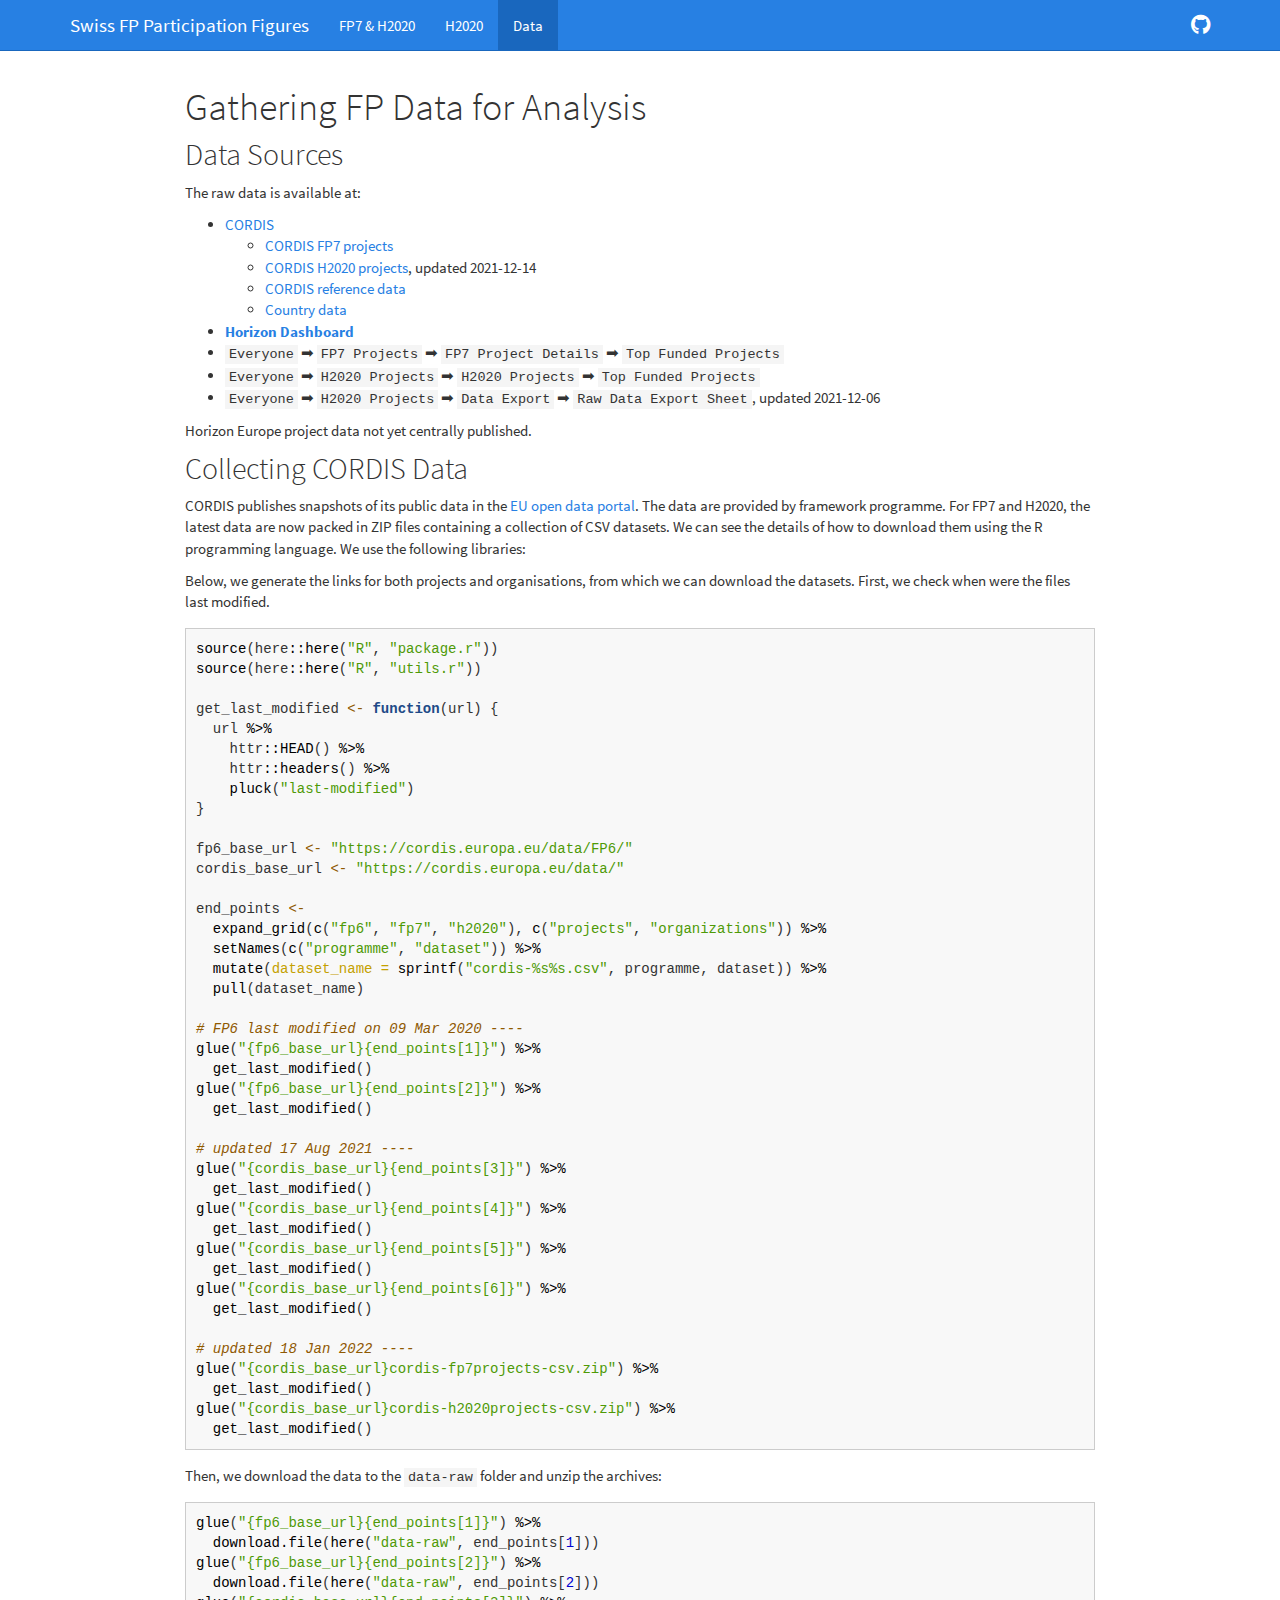
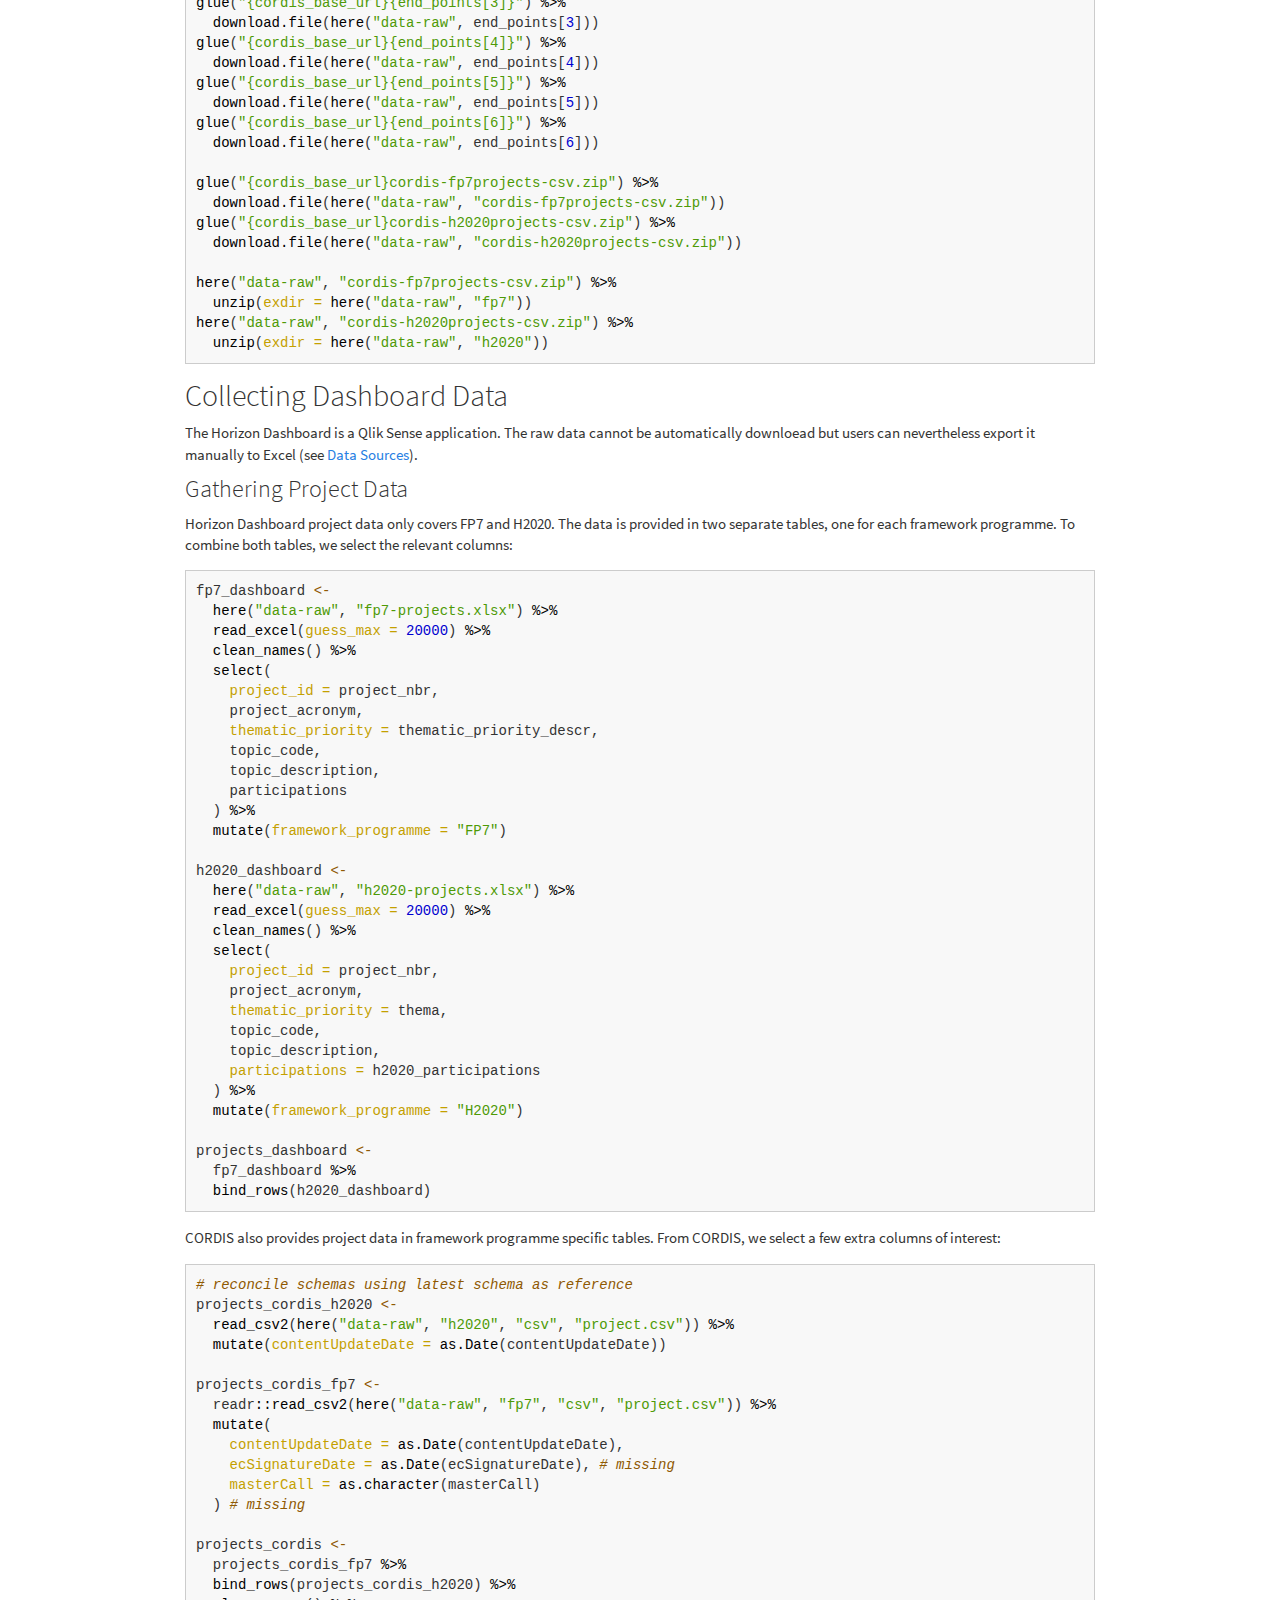
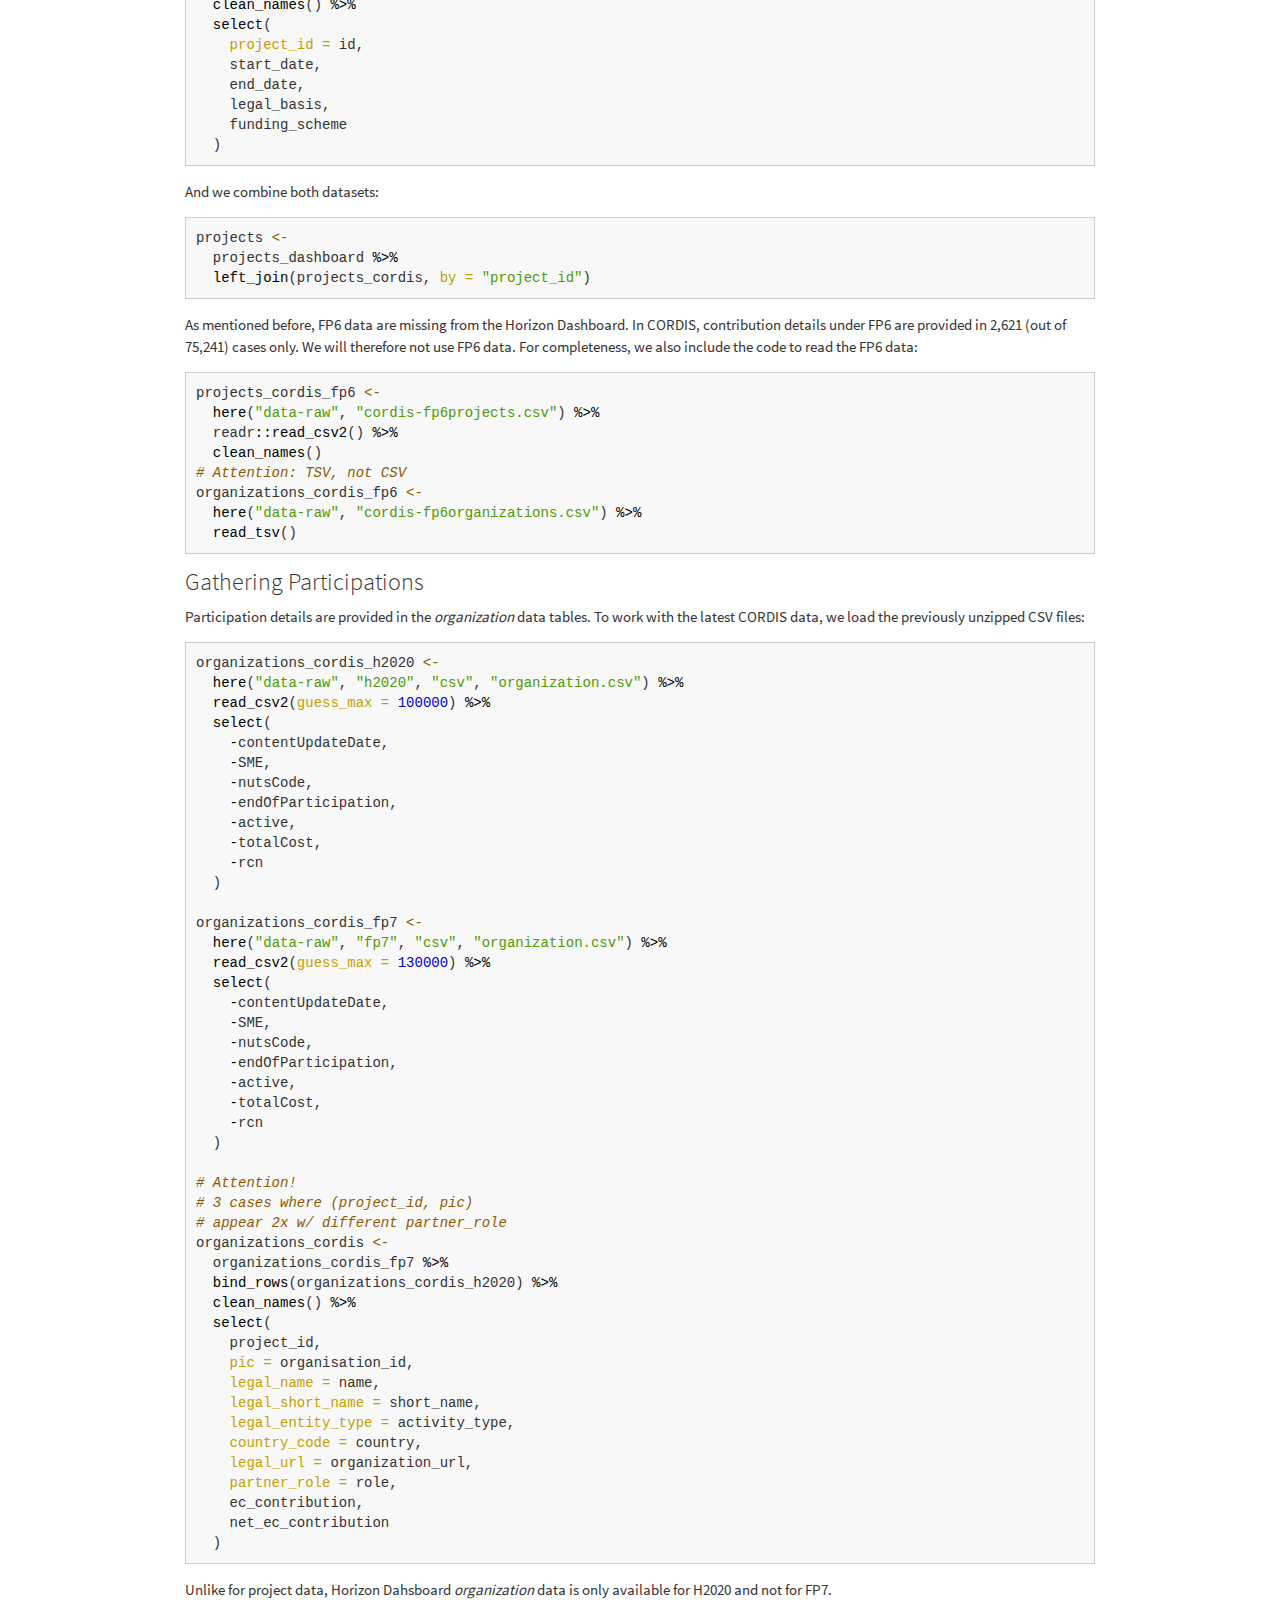
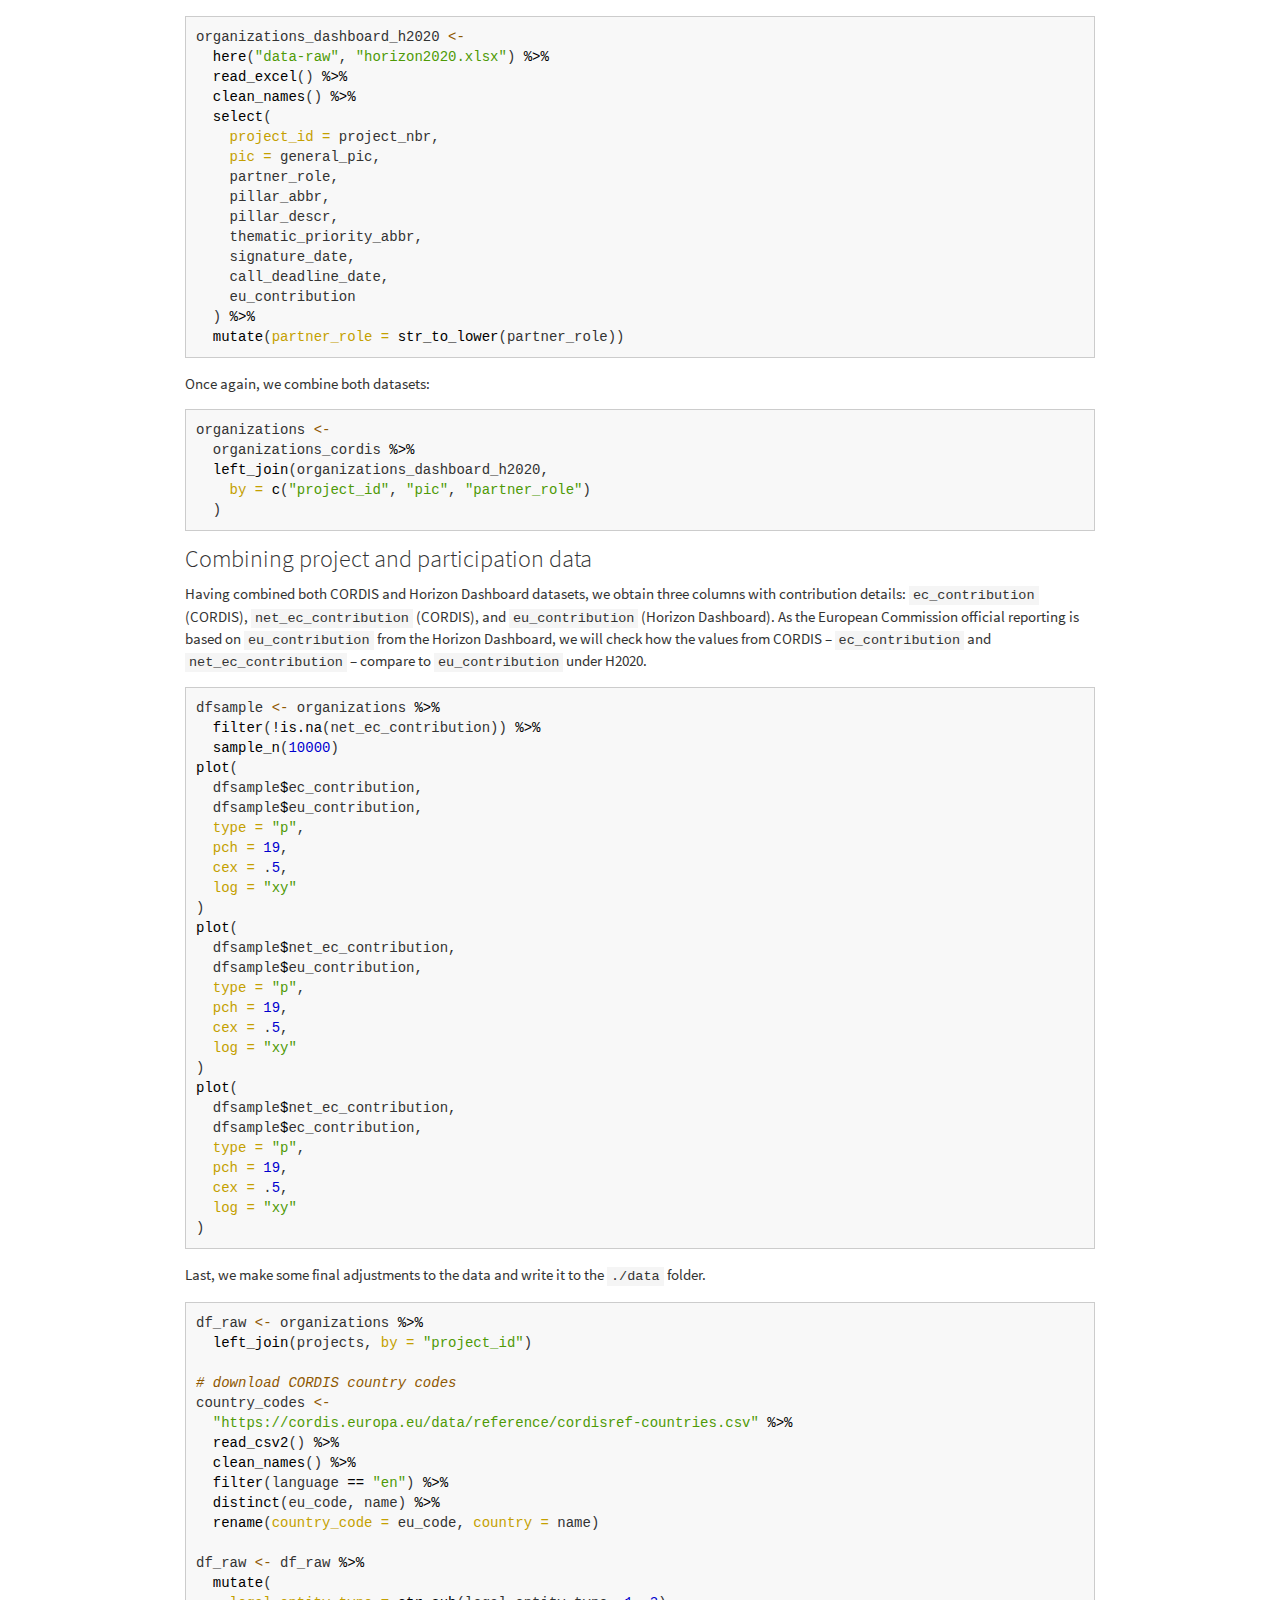
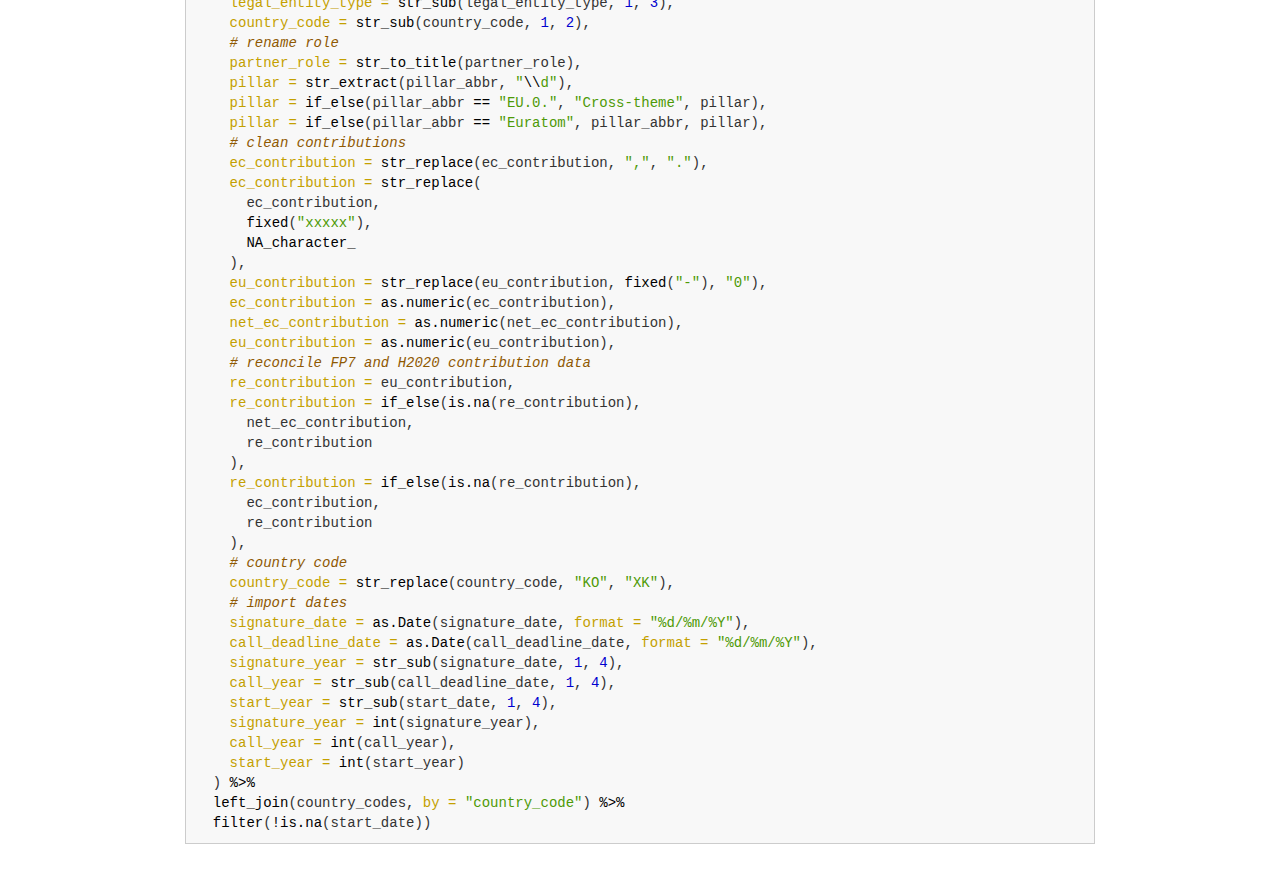
==== docs/data-gathering.html @ 522854af "🚸  Improved time distribution plot" ====
<!DOCTYPE html>

<html>

<head>

<meta charset="utf-8" />
<meta name="generator" content="pandoc" />
<meta http-equiv="X-UA-Compatible" content="IE=EDGE" />




<title>Gathering FP Data for Analysis</title>

<script src="site_libs/header-attrs-2.11/header-attrs.js"></script>
<script src="site_libs/jquery-3.6.0/jquery-3.6.0.min.js"></script>
<meta name="viewport" content="width=device-width, initial-scale=1" />
<link href="site_libs/bootstrap-3.3.5/css/cosmo.min.css" rel="stylesheet" />
<script src="site_libs/bootstrap-3.3.5/js/bootstrap.min.js"></script>
<script src="site_libs/bootstrap-3.3.5/shim/html5shiv.min.js"></script>
<script src="site_libs/bootstrap-3.3.5/shim/respond.min.js"></script>
<style>h1 {font-size: 34px;}
       h1.title {font-size: 38px;}
       h2 {font-size: 30px;}
       h3 {font-size: 24px;}
       h4 {font-size: 18px;}
       h5 {font-size: 16px;}
       h6 {font-size: 12px;}
       code {color: inherit; background-color: rgba(0, 0, 0, 0.04);}
       pre:not([class]) { background-color: white }</style>
<script src="site_libs/navigation-1.1/tabsets.js"></script>
<link href="site_libs/font-awesome-5.1.0/css/all.css" rel="stylesheet" />
<link href="site_libs/font-awesome-5.1.0/css/v4-shims.css" rel="stylesheet" />

<style type="text/css">
  code{white-space: pre-wrap;}
  span.smallcaps{font-variant: small-caps;}
  span.underline{text-decoration: underline;}
  div.column{display: inline-block; vertical-align: top; width: 50%;}
  div.hanging-indent{margin-left: 1.5em; text-indent: -1.5em;}
  ul.task-list{list-style: none;}
    </style>


<style type="text/css">
  code {
    white-space: pre;
  }
  .sourceCode {
    overflow: visible;
  }
</style>
<style type="text/css" data-origin="pandoc">
pre > code.sourceCode { white-space: pre; position: relative; }
pre > code.sourceCode > span { display: inline-block; line-height: 1.25; }
pre > code.sourceCode > span:empty { height: 1.2em; }
.sourceCode { overflow: visible; }
code.sourceCode > span { color: inherit; text-decoration: inherit; }
div.sourceCode { margin: 1em 0; }
pre.sourceCode { margin: 0; }
@media screen {
div.sourceCode { overflow: auto; }
}
@media print {
pre > code.sourceCode { white-space: pre-wrap; }
pre > code.sourceCode > span { text-indent: -5em; padding-left: 5em; }
}
pre.numberSource code
  { counter-reset: source-line 0; }
pre.numberSource code > span
  { position: relative; left: -4em; counter-increment: source-line; }
pre.numberSource code > span > a:first-child::before
  { content: counter(source-line);
    position: relative; left: -1em; text-align: right; vertical-align: baseline;
    border: none; display: inline-block;
    -webkit-touch-callout: none; -webkit-user-select: none;
    -khtml-user-select: none; -moz-user-select: none;
    -ms-user-select: none; user-select: none;
    padding: 0 4px; width: 4em;
    color: #aaaaaa;
  }
pre.numberSource { margin-left: 3em; border-left: 1px solid #aaaaaa;  padding-left: 4px; }
div.sourceCode
  {  background-color: #f8f8f8; }
@media screen {
pre > code.sourceCode > span > a:first-child::before { text-decoration: underline; }
}
code span.al { color: #ef2929; } /* Alert */
code span.an { color: #8f5902; font-weight: bold; font-style: italic; } /* Annotation */
code span.at { color: #c4a000; } /* Attribute */
code span.bn { color: #0000cf; } /* BaseN */
code span.cf { color: #204a87; font-weight: bold; } /* ControlFlow */
code span.ch { color: #4e9a06; } /* Char */
code span.cn { color: #000000; } /* Constant */
code span.co { color: #8f5902; font-style: italic; } /* Comment */
code span.cv { color: #8f5902; font-weight: bold; font-style: italic; } /* CommentVar */
code span.do { color: #8f5902; font-weight: bold; font-style: italic; } /* Documentation */
code span.dt { color: #204a87; } /* DataType */
code span.dv { color: #0000cf; } /* DecVal */
code span.er { color: #a40000; font-weight: bold; } /* Error */
code span.ex { } /* Extension */
code span.fl { color: #0000cf; } /* Float */
code span.fu { color: #000000; } /* Function */
code span.im { } /* Import */
code span.in { color: #8f5902; font-weight: bold; font-style: italic; } /* Information */
code span.kw { color: #204a87; font-weight: bold; } /* Keyword */
code span.op { color: #ce5c00; font-weight: bold; } /* Operator */
code span.ot { color: #8f5902; } /* Other */
code span.pp { color: #8f5902; font-style: italic; } /* Preprocessor */
code span.sc { color: #000000; } /* SpecialChar */
code span.ss { color: #4e9a06; } /* SpecialString */
code span.st { color: #4e9a06; } /* String */
code span.va { color: #000000; } /* Variable */
code span.vs { color: #4e9a06; } /* VerbatimString */
code span.wa { color: #8f5902; font-weight: bold; font-style: italic; } /* Warning */

</style>
<script>
// apply pandoc div.sourceCode style to pre.sourceCode instead
(function() {
  var sheets = document.styleSheets;
  for (var i = 0; i < sheets.length; i++) {
    if (sheets[i].ownerNode.dataset["origin"] !== "pandoc") continue;
    try { var rules = sheets[i].cssRules; } catch (e) { continue; }
    for (var j = 0; j < rules.length; j++) {
      var rule = rules[j];
      // check if there is a div.sourceCode rule
      if (rule.type !== rule.STYLE_RULE || rule.selectorText !== "div.sourceCode") continue;
      var style = rule.style.cssText;
      // check if color or background-color is set
      if (rule.style.color === '' && rule.style.backgroundColor === '') continue;
      // replace div.sourceCode by a pre.sourceCode rule
      sheets[i].deleteRule(j);
      sheets[i].insertRule('pre.sourceCode{' + style + '}', j);
    }
  }
})();
</script>







<style type = "text/css">
.main-container {
  max-width: 940px;
  margin-left: auto;
  margin-right: auto;
}
img {
  max-width:100%;
}
.tabbed-pane {
  padding-top: 12px;
}
.html-widget {
  margin-bottom: 20px;
}
button.code-folding-btn:focus {
  outline: none;
}
summary {
  display: list-item;
}
pre code {
  padding: 0;
}
</style>


<style type="text/css">
.dropdown-submenu {
  position: relative;
}
.dropdown-submenu>.dropdown-menu {
  top: 0;
  left: 100%;
  margin-top: -6px;
  margin-left: -1px;
  border-radius: 0 6px 6px 6px;
}
.dropdown-submenu:hover>.dropdown-menu {
  display: block;
}
.dropdown-submenu>a:after {
  display: block;
  content: " ";
  float: right;
  width: 0;
  height: 0;
  border-color: transparent;
  border-style: solid;
  border-width: 5px 0 5px 5px;
  border-left-color: #cccccc;
  margin-top: 5px;
  margin-right: -10px;
}
.dropdown-submenu:hover>a:after {
  border-left-color: #adb5bd;
}
.dropdown-submenu.pull-left {
  float: none;
}
.dropdown-submenu.pull-left>.dropdown-menu {
  left: -100%;
  margin-left: 10px;
  border-radius: 6px 0 6px 6px;
}
</style>

<script type="text/javascript">
// manage active state of menu based on current page
$(document).ready(function () {
  // active menu anchor
  href = window.location.pathname
  href = href.substr(href.lastIndexOf('/') + 1)
  if (href === "")
    href = "index.html";
  var menuAnchor = $('a[href="' + href + '"]');

  // mark it active
  menuAnchor.tab('show');

  // if it's got a parent navbar menu mark it active as well
  menuAnchor.closest('li.dropdown').addClass('active');

  // Navbar adjustments
  var navHeight = $(".navbar").first().height() + 15;
  var style = document.createElement('style');
  var pt = "padding-top: " + navHeight + "px; ";
  var mt = "margin-top: -" + navHeight + "px; ";
  var css = "";
  // offset scroll position for anchor links (for fixed navbar)
  for (var i = 1; i <= 6; i++) {
    css += ".section h" + i + "{ " + pt + mt + "}\n";
  }
  style.innerHTML = "body {" + pt + "padding-bottom: 40px; }\n" + css;
  document.head.appendChild(style);
});
</script>

<!-- tabsets -->

<style type="text/css">
.tabset-dropdown > .nav-tabs {
  display: inline-table;
  max-height: 500px;
  min-height: 44px;
  overflow-y: auto;
  border: 1px solid #ddd;
  border-radius: 4px;
}

.tabset-dropdown > .nav-tabs > li.active:before {
  content: "";
  font-family: 'Glyphicons Halflings';
  display: inline-block;
  padding: 10px;
  border-right: 1px solid #ddd;
}

.tabset-dropdown > .nav-tabs.nav-tabs-open > li.active:before {
  content: "&#xe258;";
  border: none;
}

.tabset-dropdown > .nav-tabs.nav-tabs-open:before {
  content: "";
  font-family: 'Glyphicons Halflings';
  display: inline-block;
  padding: 10px;
  border-right: 1px solid #ddd;
}

.tabset-dropdown > .nav-tabs > li.active {
  display: block;
}

.tabset-dropdown > .nav-tabs > li > a,
.tabset-dropdown > .nav-tabs > li > a:focus,
.tabset-dropdown > .nav-tabs > li > a:hover {
  border: none;
  display: inline-block;
  border-radius: 4px;
  background-color: transparent;
}

.tabset-dropdown > .nav-tabs.nav-tabs-open > li {
  display: block;
  float: none;
}

.tabset-dropdown > .nav-tabs > li {
  display: none;
}
</style>

<!-- code folding -->




</head>

<body>


<div class="container-fluid main-container">




<div class="navbar navbar-inverse  navbar-fixed-top" role="navigation">
  <div class="container">
    <div class="navbar-header">
      <button type="button" class="navbar-toggle collapsed" data-toggle="collapse" data-target="#navbar">
        <span class="icon-bar"></span>
        <span class="icon-bar"></span>
        <span class="icon-bar"></span>
      </button>
      <a class="navbar-brand" href="index.html">Swiss FP Participation Figures</a>
    </div>
    <div id="navbar" class="navbar-collapse collapse">
      <ul class="nav navbar-nav">
        <li>
  <a href="seri-figures.html">FP7 &amp; H2020</a>
</li>
<li>
  <a href="swiss-participation.html">H2020</a>
</li>
<li>
  <a href="data-gathering.html">Data</a>
</li>
      </ul>
      <ul class="nav navbar-nav navbar-right">
        <li>
  <a href="https://github.com/zambujo/swissparticipation">
    <span class="fa fa-github fa-lg"></span>
     
  </a>
</li>
      </ul>
    </div><!--/.nav-collapse -->
  </div><!--/.container -->
</div><!--/.navbar -->

<div id="header">



<h1 class="title toc-ignore">Gathering FP Data for Analysis</h1>

</div>


<div id="data-sources" class="section level2">
<h2>Data Sources</h2>
<p>The raw data is available at:</p>
<ul>
<li><a href="https://cordis.europa.eu/">CORDIS</a>
<ul>
<li><a
href="https://data.europa.eu/data/datasets/cordisfp7projects">CORDIS FP7
projects</a><br />
</li>
<li><a
href="https://data.europa.eu/data/datasets/cordish2020projects">CORDIS
H2020 projects</a>, updated 2021-12-14</li>
<li><a href="https://data.europa.eu/data/datasets/cordisref-data">CORDIS
reference data</a></li>
<li><a href="">Country data</a></li>
</ul></li>
<li><a href="https://webgate.ec.europa.eu/dashboard"><strong>Horizon
Dashboard</strong></a></li>
<li><code>Everyone</code> ➡ <code>FP7 Projects</code> ➡
<code>FP7 Project Details</code> ➡
<code>Top Funded Projects</code><br />
</li>
<li><code>Everyone</code> ➡ <code>H2020 Projects</code> ➡
<code>H2020 Projects</code> ➡ <code>Top Funded Projects</code><br />
</li>
<li><code>Everyone</code> ➡ <code>H2020 Projects</code> ➡
<code>Data Export</code> ➡ <code>Raw Data Export Sheet</code>, updated
2021-12-06</li>
</ul>
<p>Horizon Europe project data not yet centrally published.</p>
</div>
<div id="collecting-cordis-data" class="section level2">
<h2>Collecting CORDIS Data</h2>
<p>CORDIS publishes snapshots of its public data in the <a
href="https://data.europa.eu">EU open data portal</a>. The data are
provided by framework programme. For FP7 and H2020, the latest data are
now packed in ZIP files containing a collection of CSV datasets. We can
see the details of how to download them using the R programming
language. We use the following libraries:</p>
<p>Below, we generate the links for both projects and organisations,
from which we can download the datasets. First, we check when were the
files last modified.</p>
<div class="sourceCode" id="cb1"><pre class="sourceCode r"><code class="sourceCode r"><span id="cb1-1"><a href="#cb1-1" aria-hidden="true" tabindex="-1"></a><span class="fu">source</span>(here<span class="sc">::</span><span class="fu">here</span>(<span class="st">&quot;R&quot;</span>, <span class="st">&quot;package.r&quot;</span>))</span>
<span id="cb1-2"><a href="#cb1-2" aria-hidden="true" tabindex="-1"></a><span class="fu">source</span>(here<span class="sc">::</span><span class="fu">here</span>(<span class="st">&quot;R&quot;</span>, <span class="st">&quot;utils.r&quot;</span>))</span>
<span id="cb1-3"><a href="#cb1-3" aria-hidden="true" tabindex="-1"></a></span>
<span id="cb1-4"><a href="#cb1-4" aria-hidden="true" tabindex="-1"></a>get_last_modified <span class="ot">&lt;-</span> <span class="cf">function</span>(url) {</span>
<span id="cb1-5"><a href="#cb1-5" aria-hidden="true" tabindex="-1"></a>  url <span class="sc">%&gt;%</span></span>
<span id="cb1-6"><a href="#cb1-6" aria-hidden="true" tabindex="-1"></a>    httr<span class="sc">::</span><span class="fu">HEAD</span>() <span class="sc">%&gt;%</span></span>
<span id="cb1-7"><a href="#cb1-7" aria-hidden="true" tabindex="-1"></a>    httr<span class="sc">::</span><span class="fu">headers</span>() <span class="sc">%&gt;%</span></span>
<span id="cb1-8"><a href="#cb1-8" aria-hidden="true" tabindex="-1"></a>    <span class="fu">pluck</span>(<span class="st">&quot;last-modified&quot;</span>)</span>
<span id="cb1-9"><a href="#cb1-9" aria-hidden="true" tabindex="-1"></a>}</span>
<span id="cb1-10"><a href="#cb1-10" aria-hidden="true" tabindex="-1"></a></span>
<span id="cb1-11"><a href="#cb1-11" aria-hidden="true" tabindex="-1"></a>fp6_base_url <span class="ot">&lt;-</span> <span class="st">&quot;https://cordis.europa.eu/data/FP6/&quot;</span></span>
<span id="cb1-12"><a href="#cb1-12" aria-hidden="true" tabindex="-1"></a>cordis_base_url <span class="ot">&lt;-</span> <span class="st">&quot;https://cordis.europa.eu/data/&quot;</span></span>
<span id="cb1-13"><a href="#cb1-13" aria-hidden="true" tabindex="-1"></a></span>
<span id="cb1-14"><a href="#cb1-14" aria-hidden="true" tabindex="-1"></a>end_points <span class="ot">&lt;-</span></span>
<span id="cb1-15"><a href="#cb1-15" aria-hidden="true" tabindex="-1"></a>  <span class="fu">expand_grid</span>(<span class="fu">c</span>(<span class="st">&quot;fp6&quot;</span>, <span class="st">&quot;fp7&quot;</span>, <span class="st">&quot;h2020&quot;</span>), <span class="fu">c</span>(<span class="st">&quot;projects&quot;</span>, <span class="st">&quot;organizations&quot;</span>)) <span class="sc">%&gt;%</span></span>
<span id="cb1-16"><a href="#cb1-16" aria-hidden="true" tabindex="-1"></a>  <span class="fu">setNames</span>(<span class="fu">c</span>(<span class="st">&quot;programme&quot;</span>, <span class="st">&quot;dataset&quot;</span>)) <span class="sc">%&gt;%</span></span>
<span id="cb1-17"><a href="#cb1-17" aria-hidden="true" tabindex="-1"></a>  <span class="fu">mutate</span>(<span class="at">dataset_name =</span> <span class="fu">sprintf</span>(<span class="st">&quot;cordis-%s%s.csv&quot;</span>, programme, dataset)) <span class="sc">%&gt;%</span></span>
<span id="cb1-18"><a href="#cb1-18" aria-hidden="true" tabindex="-1"></a>  <span class="fu">pull</span>(dataset_name)</span>
<span id="cb1-19"><a href="#cb1-19" aria-hidden="true" tabindex="-1"></a></span>
<span id="cb1-20"><a href="#cb1-20" aria-hidden="true" tabindex="-1"></a><span class="co"># FP6 last modified on 09 Mar 2020 ----</span></span>
<span id="cb1-21"><a href="#cb1-21" aria-hidden="true" tabindex="-1"></a><span class="fu">glue</span>(<span class="st">&quot;{fp6_base_url}{end_points[1]}&quot;</span>) <span class="sc">%&gt;%</span></span>
<span id="cb1-22"><a href="#cb1-22" aria-hidden="true" tabindex="-1"></a>  <span class="fu">get_last_modified</span>()</span>
<span id="cb1-23"><a href="#cb1-23" aria-hidden="true" tabindex="-1"></a><span class="fu">glue</span>(<span class="st">&quot;{fp6_base_url}{end_points[2]}&quot;</span>) <span class="sc">%&gt;%</span></span>
<span id="cb1-24"><a href="#cb1-24" aria-hidden="true" tabindex="-1"></a>  <span class="fu">get_last_modified</span>()</span>
<span id="cb1-25"><a href="#cb1-25" aria-hidden="true" tabindex="-1"></a></span>
<span id="cb1-26"><a href="#cb1-26" aria-hidden="true" tabindex="-1"></a><span class="co"># updated 17 Aug 2021 ----</span></span>
<span id="cb1-27"><a href="#cb1-27" aria-hidden="true" tabindex="-1"></a><span class="fu">glue</span>(<span class="st">&quot;{cordis_base_url}{end_points[3]}&quot;</span>) <span class="sc">%&gt;%</span></span>
<span id="cb1-28"><a href="#cb1-28" aria-hidden="true" tabindex="-1"></a>  <span class="fu">get_last_modified</span>()</span>
<span id="cb1-29"><a href="#cb1-29" aria-hidden="true" tabindex="-1"></a><span class="fu">glue</span>(<span class="st">&quot;{cordis_base_url}{end_points[4]}&quot;</span>) <span class="sc">%&gt;%</span></span>
<span id="cb1-30"><a href="#cb1-30" aria-hidden="true" tabindex="-1"></a>  <span class="fu">get_last_modified</span>()</span>
<span id="cb1-31"><a href="#cb1-31" aria-hidden="true" tabindex="-1"></a><span class="fu">glue</span>(<span class="st">&quot;{cordis_base_url}{end_points[5]}&quot;</span>) <span class="sc">%&gt;%</span></span>
<span id="cb1-32"><a href="#cb1-32" aria-hidden="true" tabindex="-1"></a>  <span class="fu">get_last_modified</span>()</span>
<span id="cb1-33"><a href="#cb1-33" aria-hidden="true" tabindex="-1"></a><span class="fu">glue</span>(<span class="st">&quot;{cordis_base_url}{end_points[6]}&quot;</span>) <span class="sc">%&gt;%</span></span>
<span id="cb1-34"><a href="#cb1-34" aria-hidden="true" tabindex="-1"></a>  <span class="fu">get_last_modified</span>()</span>
<span id="cb1-35"><a href="#cb1-35" aria-hidden="true" tabindex="-1"></a></span>
<span id="cb1-36"><a href="#cb1-36" aria-hidden="true" tabindex="-1"></a><span class="co"># updated 18 Jan 2022 ----</span></span>
<span id="cb1-37"><a href="#cb1-37" aria-hidden="true" tabindex="-1"></a><span class="fu">glue</span>(<span class="st">&quot;{cordis_base_url}cordis-fp7projects-csv.zip&quot;</span>) <span class="sc">%&gt;%</span></span>
<span id="cb1-38"><a href="#cb1-38" aria-hidden="true" tabindex="-1"></a>  <span class="fu">get_last_modified</span>()</span>
<span id="cb1-39"><a href="#cb1-39" aria-hidden="true" tabindex="-1"></a><span class="fu">glue</span>(<span class="st">&quot;{cordis_base_url}cordis-h2020projects-csv.zip&quot;</span>) <span class="sc">%&gt;%</span></span>
<span id="cb1-40"><a href="#cb1-40" aria-hidden="true" tabindex="-1"></a>  <span class="fu">get_last_modified</span>()</span></code></pre></div>
<p>Then, we download the data to the <code>data-raw</code> folder and
unzip the archives:</p>
<div class="sourceCode" id="cb2"><pre class="sourceCode r"><code class="sourceCode r"><span id="cb2-1"><a href="#cb2-1" aria-hidden="true" tabindex="-1"></a><span class="fu">glue</span>(<span class="st">&quot;{fp6_base_url}{end_points[1]}&quot;</span>) <span class="sc">%&gt;%</span></span>
<span id="cb2-2"><a href="#cb2-2" aria-hidden="true" tabindex="-1"></a>  <span class="fu">download.file</span>(<span class="fu">here</span>(<span class="st">&quot;data-raw&quot;</span>, end_points[<span class="dv">1</span>]))</span>
<span id="cb2-3"><a href="#cb2-3" aria-hidden="true" tabindex="-1"></a><span class="fu">glue</span>(<span class="st">&quot;{fp6_base_url}{end_points[2]}&quot;</span>) <span class="sc">%&gt;%</span></span>
<span id="cb2-4"><a href="#cb2-4" aria-hidden="true" tabindex="-1"></a>  <span class="fu">download.file</span>(<span class="fu">here</span>(<span class="st">&quot;data-raw&quot;</span>, end_points[<span class="dv">2</span>]))</span>
<span id="cb2-5"><a href="#cb2-5" aria-hidden="true" tabindex="-1"></a><span class="fu">glue</span>(<span class="st">&quot;{cordis_base_url}{end_points[3]}&quot;</span>) <span class="sc">%&gt;%</span></span>
<span id="cb2-6"><a href="#cb2-6" aria-hidden="true" tabindex="-1"></a>  <span class="fu">download.file</span>(<span class="fu">here</span>(<span class="st">&quot;data-raw&quot;</span>, end_points[<span class="dv">3</span>]))</span>
<span id="cb2-7"><a href="#cb2-7" aria-hidden="true" tabindex="-1"></a><span class="fu">glue</span>(<span class="st">&quot;{cordis_base_url}{end_points[4]}&quot;</span>) <span class="sc">%&gt;%</span></span>
<span id="cb2-8"><a href="#cb2-8" aria-hidden="true" tabindex="-1"></a>  <span class="fu">download.file</span>(<span class="fu">here</span>(<span class="st">&quot;data-raw&quot;</span>, end_points[<span class="dv">4</span>]))</span>
<span id="cb2-9"><a href="#cb2-9" aria-hidden="true" tabindex="-1"></a><span class="fu">glue</span>(<span class="st">&quot;{cordis_base_url}{end_points[5]}&quot;</span>) <span class="sc">%&gt;%</span></span>
<span id="cb2-10"><a href="#cb2-10" aria-hidden="true" tabindex="-1"></a>  <span class="fu">download.file</span>(<span class="fu">here</span>(<span class="st">&quot;data-raw&quot;</span>, end_points[<span class="dv">5</span>]))</span>
<span id="cb2-11"><a href="#cb2-11" aria-hidden="true" tabindex="-1"></a><span class="fu">glue</span>(<span class="st">&quot;{cordis_base_url}{end_points[6]}&quot;</span>) <span class="sc">%&gt;%</span></span>
<span id="cb2-12"><a href="#cb2-12" aria-hidden="true" tabindex="-1"></a>  <span class="fu">download.file</span>(<span class="fu">here</span>(<span class="st">&quot;data-raw&quot;</span>, end_points[<span class="dv">6</span>]))</span>
<span id="cb2-13"><a href="#cb2-13" aria-hidden="true" tabindex="-1"></a></span>
<span id="cb2-14"><a href="#cb2-14" aria-hidden="true" tabindex="-1"></a><span class="fu">glue</span>(<span class="st">&quot;{cordis_base_url}cordis-fp7projects-csv.zip&quot;</span>) <span class="sc">%&gt;%</span></span>
<span id="cb2-15"><a href="#cb2-15" aria-hidden="true" tabindex="-1"></a>  <span class="fu">download.file</span>(<span class="fu">here</span>(<span class="st">&quot;data-raw&quot;</span>, <span class="st">&quot;cordis-fp7projects-csv.zip&quot;</span>))</span>
<span id="cb2-16"><a href="#cb2-16" aria-hidden="true" tabindex="-1"></a><span class="fu">glue</span>(<span class="st">&quot;{cordis_base_url}cordis-h2020projects-csv.zip&quot;</span>) <span class="sc">%&gt;%</span></span>
<span id="cb2-17"><a href="#cb2-17" aria-hidden="true" tabindex="-1"></a>  <span class="fu">download.file</span>(<span class="fu">here</span>(<span class="st">&quot;data-raw&quot;</span>, <span class="st">&quot;cordis-h2020projects-csv.zip&quot;</span>))</span>
<span id="cb2-18"><a href="#cb2-18" aria-hidden="true" tabindex="-1"></a></span>
<span id="cb2-19"><a href="#cb2-19" aria-hidden="true" tabindex="-1"></a><span class="fu">here</span>(<span class="st">&quot;data-raw&quot;</span>, <span class="st">&quot;cordis-fp7projects-csv.zip&quot;</span>) <span class="sc">%&gt;%</span></span>
<span id="cb2-20"><a href="#cb2-20" aria-hidden="true" tabindex="-1"></a>  <span class="fu">unzip</span>(<span class="at">exdir =</span> <span class="fu">here</span>(<span class="st">&quot;data-raw&quot;</span>, <span class="st">&quot;fp7&quot;</span>))</span>
<span id="cb2-21"><a href="#cb2-21" aria-hidden="true" tabindex="-1"></a><span class="fu">here</span>(<span class="st">&quot;data-raw&quot;</span>, <span class="st">&quot;cordis-h2020projects-csv.zip&quot;</span>) <span class="sc">%&gt;%</span></span>
<span id="cb2-22"><a href="#cb2-22" aria-hidden="true" tabindex="-1"></a>  <span class="fu">unzip</span>(<span class="at">exdir =</span> <span class="fu">here</span>(<span class="st">&quot;data-raw&quot;</span>, <span class="st">&quot;h2020&quot;</span>))</span></code></pre></div>
</div>
<div id="collecting-dashboard-data" class="section level2">
<h2>Collecting Dashboard Data</h2>
<p>The Horizon Dashboard is a Qlik Sense application. The raw data
cannot be automatically downloead but users can nevertheless export it
manually to Excel (see <a href="#data-sources">Data Sources</a>).</p>
<div id="gathering-project-data" class="section level3">
<h3>Gathering Project Data</h3>
<p>Horizon Dashboard project data only covers FP7 and H2020. The data is
provided in two separate tables, one for each framework programme. To
combine both tables, we select the relevant columns:</p>
<div class="sourceCode" id="cb3"><pre class="sourceCode r"><code class="sourceCode r"><span id="cb3-1"><a href="#cb3-1" aria-hidden="true" tabindex="-1"></a>fp7_dashboard <span class="ot">&lt;-</span></span>
<span id="cb3-2"><a href="#cb3-2" aria-hidden="true" tabindex="-1"></a>  <span class="fu">here</span>(<span class="st">&quot;data-raw&quot;</span>, <span class="st">&quot;fp7-projects.xlsx&quot;</span>) <span class="sc">%&gt;%</span></span>
<span id="cb3-3"><a href="#cb3-3" aria-hidden="true" tabindex="-1"></a>  <span class="fu">read_excel</span>(<span class="at">guess_max =</span> <span class="dv">20000</span>) <span class="sc">%&gt;%</span></span>
<span id="cb3-4"><a href="#cb3-4" aria-hidden="true" tabindex="-1"></a>  <span class="fu">clean_names</span>() <span class="sc">%&gt;%</span></span>
<span id="cb3-5"><a href="#cb3-5" aria-hidden="true" tabindex="-1"></a>  <span class="fu">select</span>(</span>
<span id="cb3-6"><a href="#cb3-6" aria-hidden="true" tabindex="-1"></a>    <span class="at">project_id =</span> project_nbr,</span>
<span id="cb3-7"><a href="#cb3-7" aria-hidden="true" tabindex="-1"></a>    project_acronym,</span>
<span id="cb3-8"><a href="#cb3-8" aria-hidden="true" tabindex="-1"></a>    <span class="at">thematic_priority =</span> thematic_priority_descr,</span>
<span id="cb3-9"><a href="#cb3-9" aria-hidden="true" tabindex="-1"></a>    topic_code,</span>
<span id="cb3-10"><a href="#cb3-10" aria-hidden="true" tabindex="-1"></a>    topic_description,</span>
<span id="cb3-11"><a href="#cb3-11" aria-hidden="true" tabindex="-1"></a>    participations</span>
<span id="cb3-12"><a href="#cb3-12" aria-hidden="true" tabindex="-1"></a>  ) <span class="sc">%&gt;%</span></span>
<span id="cb3-13"><a href="#cb3-13" aria-hidden="true" tabindex="-1"></a>  <span class="fu">mutate</span>(<span class="at">framework_programme =</span> <span class="st">&quot;FP7&quot;</span>)</span>
<span id="cb3-14"><a href="#cb3-14" aria-hidden="true" tabindex="-1"></a></span>
<span id="cb3-15"><a href="#cb3-15" aria-hidden="true" tabindex="-1"></a>h2020_dashboard <span class="ot">&lt;-</span></span>
<span id="cb3-16"><a href="#cb3-16" aria-hidden="true" tabindex="-1"></a>  <span class="fu">here</span>(<span class="st">&quot;data-raw&quot;</span>, <span class="st">&quot;h2020-projects.xlsx&quot;</span>) <span class="sc">%&gt;%</span></span>
<span id="cb3-17"><a href="#cb3-17" aria-hidden="true" tabindex="-1"></a>  <span class="fu">read_excel</span>(<span class="at">guess_max =</span> <span class="dv">20000</span>) <span class="sc">%&gt;%</span></span>
<span id="cb3-18"><a href="#cb3-18" aria-hidden="true" tabindex="-1"></a>  <span class="fu">clean_names</span>() <span class="sc">%&gt;%</span></span>
<span id="cb3-19"><a href="#cb3-19" aria-hidden="true" tabindex="-1"></a>  <span class="fu">select</span>(</span>
<span id="cb3-20"><a href="#cb3-20" aria-hidden="true" tabindex="-1"></a>    <span class="at">project_id =</span> project_nbr,</span>
<span id="cb3-21"><a href="#cb3-21" aria-hidden="true" tabindex="-1"></a>    project_acronym,</span>
<span id="cb3-22"><a href="#cb3-22" aria-hidden="true" tabindex="-1"></a>    <span class="at">thematic_priority =</span> thema,</span>
<span id="cb3-23"><a href="#cb3-23" aria-hidden="true" tabindex="-1"></a>    topic_code,</span>
<span id="cb3-24"><a href="#cb3-24" aria-hidden="true" tabindex="-1"></a>    topic_description,</span>
<span id="cb3-25"><a href="#cb3-25" aria-hidden="true" tabindex="-1"></a>    <span class="at">participations =</span> h2020_participations</span>
<span id="cb3-26"><a href="#cb3-26" aria-hidden="true" tabindex="-1"></a>  ) <span class="sc">%&gt;%</span></span>
<span id="cb3-27"><a href="#cb3-27" aria-hidden="true" tabindex="-1"></a>  <span class="fu">mutate</span>(<span class="at">framework_programme =</span> <span class="st">&quot;H2020&quot;</span>)</span>
<span id="cb3-28"><a href="#cb3-28" aria-hidden="true" tabindex="-1"></a></span>
<span id="cb3-29"><a href="#cb3-29" aria-hidden="true" tabindex="-1"></a>projects_dashboard <span class="ot">&lt;-</span></span>
<span id="cb3-30"><a href="#cb3-30" aria-hidden="true" tabindex="-1"></a>  fp7_dashboard <span class="sc">%&gt;%</span></span>
<span id="cb3-31"><a href="#cb3-31" aria-hidden="true" tabindex="-1"></a>  <span class="fu">bind_rows</span>(h2020_dashboard)</span></code></pre></div>
<p>CORDIS also provides project data in framework programme specific
tables. From CORDIS, we select a few extra columns of interest:</p>
<div class="sourceCode" id="cb4"><pre class="sourceCode r"><code class="sourceCode r"><span id="cb4-1"><a href="#cb4-1" aria-hidden="true" tabindex="-1"></a><span class="co"># reconcile schemas using latest schema as reference</span></span>
<span id="cb4-2"><a href="#cb4-2" aria-hidden="true" tabindex="-1"></a>projects_cordis_h2020 <span class="ot">&lt;-</span></span>
<span id="cb4-3"><a href="#cb4-3" aria-hidden="true" tabindex="-1"></a>  <span class="fu">read_csv2</span>(<span class="fu">here</span>(<span class="st">&quot;data-raw&quot;</span>, <span class="st">&quot;h2020&quot;</span>, <span class="st">&quot;csv&quot;</span>, <span class="st">&quot;project.csv&quot;</span>)) <span class="sc">%&gt;%</span></span>
<span id="cb4-4"><a href="#cb4-4" aria-hidden="true" tabindex="-1"></a>  <span class="fu">mutate</span>(<span class="at">contentUpdateDate =</span> <span class="fu">as.Date</span>(contentUpdateDate))</span>
<span id="cb4-5"><a href="#cb4-5" aria-hidden="true" tabindex="-1"></a></span>
<span id="cb4-6"><a href="#cb4-6" aria-hidden="true" tabindex="-1"></a>projects_cordis_fp7 <span class="ot">&lt;-</span></span>
<span id="cb4-7"><a href="#cb4-7" aria-hidden="true" tabindex="-1"></a>  readr<span class="sc">::</span><span class="fu">read_csv2</span>(<span class="fu">here</span>(<span class="st">&quot;data-raw&quot;</span>, <span class="st">&quot;fp7&quot;</span>, <span class="st">&quot;csv&quot;</span>, <span class="st">&quot;project.csv&quot;</span>)) <span class="sc">%&gt;%</span></span>
<span id="cb4-8"><a href="#cb4-8" aria-hidden="true" tabindex="-1"></a>  <span class="fu">mutate</span>(</span>
<span id="cb4-9"><a href="#cb4-9" aria-hidden="true" tabindex="-1"></a>    <span class="at">contentUpdateDate =</span> <span class="fu">as.Date</span>(contentUpdateDate),</span>
<span id="cb4-10"><a href="#cb4-10" aria-hidden="true" tabindex="-1"></a>    <span class="at">ecSignatureDate =</span> <span class="fu">as.Date</span>(ecSignatureDate), <span class="co"># missing</span></span>
<span id="cb4-11"><a href="#cb4-11" aria-hidden="true" tabindex="-1"></a>    <span class="at">masterCall =</span> <span class="fu">as.character</span>(masterCall)</span>
<span id="cb4-12"><a href="#cb4-12" aria-hidden="true" tabindex="-1"></a>  ) <span class="co"># missing</span></span>
<span id="cb4-13"><a href="#cb4-13" aria-hidden="true" tabindex="-1"></a></span>
<span id="cb4-14"><a href="#cb4-14" aria-hidden="true" tabindex="-1"></a>projects_cordis <span class="ot">&lt;-</span></span>
<span id="cb4-15"><a href="#cb4-15" aria-hidden="true" tabindex="-1"></a>  projects_cordis_fp7 <span class="sc">%&gt;%</span></span>
<span id="cb4-16"><a href="#cb4-16" aria-hidden="true" tabindex="-1"></a>  <span class="fu">bind_rows</span>(projects_cordis_h2020) <span class="sc">%&gt;%</span></span>
<span id="cb4-17"><a href="#cb4-17" aria-hidden="true" tabindex="-1"></a>  <span class="fu">clean_names</span>() <span class="sc">%&gt;%</span></span>
<span id="cb4-18"><a href="#cb4-18" aria-hidden="true" tabindex="-1"></a>  <span class="fu">select</span>(</span>
<span id="cb4-19"><a href="#cb4-19" aria-hidden="true" tabindex="-1"></a>    <span class="at">project_id =</span> id,</span>
<span id="cb4-20"><a href="#cb4-20" aria-hidden="true" tabindex="-1"></a>    start_date,</span>
<span id="cb4-21"><a href="#cb4-21" aria-hidden="true" tabindex="-1"></a>    end_date,</span>
<span id="cb4-22"><a href="#cb4-22" aria-hidden="true" tabindex="-1"></a>    legal_basis,</span>
<span id="cb4-23"><a href="#cb4-23" aria-hidden="true" tabindex="-1"></a>    funding_scheme</span>
<span id="cb4-24"><a href="#cb4-24" aria-hidden="true" tabindex="-1"></a>  )</span></code></pre></div>
<p>And we combine both datasets:</p>
<div class="sourceCode" id="cb5"><pre class="sourceCode r"><code class="sourceCode r"><span id="cb5-1"><a href="#cb5-1" aria-hidden="true" tabindex="-1"></a>projects <span class="ot">&lt;-</span></span>
<span id="cb5-2"><a href="#cb5-2" aria-hidden="true" tabindex="-1"></a>  projects_dashboard <span class="sc">%&gt;%</span></span>
<span id="cb5-3"><a href="#cb5-3" aria-hidden="true" tabindex="-1"></a>  <span class="fu">left_join</span>(projects_cordis, <span class="at">by =</span> <span class="st">&quot;project_id&quot;</span>)</span></code></pre></div>
<p>As mentioned before, FP6 data are missing from the Horizon Dashboard.
In CORDIS, contribution details under FP6 are provided in 2,621 (out of
75,241) cases only. We will therefore not use FP6 data. For
completeness, we also include the code to read the FP6 data:</p>
<div class="sourceCode" id="cb6"><pre class="sourceCode r"><code class="sourceCode r"><span id="cb6-1"><a href="#cb6-1" aria-hidden="true" tabindex="-1"></a>projects_cordis_fp6 <span class="ot">&lt;-</span></span>
<span id="cb6-2"><a href="#cb6-2" aria-hidden="true" tabindex="-1"></a>  <span class="fu">here</span>(<span class="st">&quot;data-raw&quot;</span>, <span class="st">&quot;cordis-fp6projects.csv&quot;</span>) <span class="sc">%&gt;%</span></span>
<span id="cb6-3"><a href="#cb6-3" aria-hidden="true" tabindex="-1"></a>  readr<span class="sc">::</span><span class="fu">read_csv2</span>() <span class="sc">%&gt;%</span></span>
<span id="cb6-4"><a href="#cb6-4" aria-hidden="true" tabindex="-1"></a>  <span class="fu">clean_names</span>()</span>
<span id="cb6-5"><a href="#cb6-5" aria-hidden="true" tabindex="-1"></a><span class="co"># Attention: TSV, not CSV</span></span>
<span id="cb6-6"><a href="#cb6-6" aria-hidden="true" tabindex="-1"></a>organizations_cordis_fp6 <span class="ot">&lt;-</span></span>
<span id="cb6-7"><a href="#cb6-7" aria-hidden="true" tabindex="-1"></a>  <span class="fu">here</span>(<span class="st">&quot;data-raw&quot;</span>, <span class="st">&quot;cordis-fp6organizations.csv&quot;</span>) <span class="sc">%&gt;%</span></span>
<span id="cb6-8"><a href="#cb6-8" aria-hidden="true" tabindex="-1"></a>  <span class="fu">read_tsv</span>()</span></code></pre></div>
</div>
<div id="gathering-participations" class="section level3">
<h3>Gathering Participations</h3>
<p>Participation details are provided in the <em>organization</em> data
tables. To work with the latest CORDIS data, we load the previously
unzipped CSV files:</p>
<div class="sourceCode" id="cb7"><pre class="sourceCode r"><code class="sourceCode r"><span id="cb7-1"><a href="#cb7-1" aria-hidden="true" tabindex="-1"></a>organizations_cordis_h2020 <span class="ot">&lt;-</span></span>
<span id="cb7-2"><a href="#cb7-2" aria-hidden="true" tabindex="-1"></a>  <span class="fu">here</span>(<span class="st">&quot;data-raw&quot;</span>, <span class="st">&quot;h2020&quot;</span>, <span class="st">&quot;csv&quot;</span>, <span class="st">&quot;organization.csv&quot;</span>) <span class="sc">%&gt;%</span></span>
<span id="cb7-3"><a href="#cb7-3" aria-hidden="true" tabindex="-1"></a>  <span class="fu">read_csv2</span>(<span class="at">guess_max =</span> <span class="dv">100000</span>) <span class="sc">%&gt;%</span></span>
<span id="cb7-4"><a href="#cb7-4" aria-hidden="true" tabindex="-1"></a>  <span class="fu">select</span>(</span>
<span id="cb7-5"><a href="#cb7-5" aria-hidden="true" tabindex="-1"></a>    <span class="sc">-</span>contentUpdateDate,</span>
<span id="cb7-6"><a href="#cb7-6" aria-hidden="true" tabindex="-1"></a>    <span class="sc">-</span>SME,</span>
<span id="cb7-7"><a href="#cb7-7" aria-hidden="true" tabindex="-1"></a>    <span class="sc">-</span>nutsCode,</span>
<span id="cb7-8"><a href="#cb7-8" aria-hidden="true" tabindex="-1"></a>    <span class="sc">-</span>endOfParticipation,</span>
<span id="cb7-9"><a href="#cb7-9" aria-hidden="true" tabindex="-1"></a>    <span class="sc">-</span>active,</span>
<span id="cb7-10"><a href="#cb7-10" aria-hidden="true" tabindex="-1"></a>    <span class="sc">-</span>totalCost,</span>
<span id="cb7-11"><a href="#cb7-11" aria-hidden="true" tabindex="-1"></a>    <span class="sc">-</span>rcn</span>
<span id="cb7-12"><a href="#cb7-12" aria-hidden="true" tabindex="-1"></a>  )</span>
<span id="cb7-13"><a href="#cb7-13" aria-hidden="true" tabindex="-1"></a></span>
<span id="cb7-14"><a href="#cb7-14" aria-hidden="true" tabindex="-1"></a>organizations_cordis_fp7 <span class="ot">&lt;-</span></span>
<span id="cb7-15"><a href="#cb7-15" aria-hidden="true" tabindex="-1"></a>  <span class="fu">here</span>(<span class="st">&quot;data-raw&quot;</span>, <span class="st">&quot;fp7&quot;</span>, <span class="st">&quot;csv&quot;</span>, <span class="st">&quot;organization.csv&quot;</span>) <span class="sc">%&gt;%</span></span>
<span id="cb7-16"><a href="#cb7-16" aria-hidden="true" tabindex="-1"></a>  <span class="fu">read_csv2</span>(<span class="at">guess_max =</span> <span class="dv">130000</span>) <span class="sc">%&gt;%</span></span>
<span id="cb7-17"><a href="#cb7-17" aria-hidden="true" tabindex="-1"></a>  <span class="fu">select</span>(</span>
<span id="cb7-18"><a href="#cb7-18" aria-hidden="true" tabindex="-1"></a>    <span class="sc">-</span>contentUpdateDate,</span>
<span id="cb7-19"><a href="#cb7-19" aria-hidden="true" tabindex="-1"></a>    <span class="sc">-</span>SME,</span>
<span id="cb7-20"><a href="#cb7-20" aria-hidden="true" tabindex="-1"></a>    <span class="sc">-</span>nutsCode,</span>
<span id="cb7-21"><a href="#cb7-21" aria-hidden="true" tabindex="-1"></a>    <span class="sc">-</span>endOfParticipation,</span>
<span id="cb7-22"><a href="#cb7-22" aria-hidden="true" tabindex="-1"></a>    <span class="sc">-</span>active,</span>
<span id="cb7-23"><a href="#cb7-23" aria-hidden="true" tabindex="-1"></a>    <span class="sc">-</span>totalCost,</span>
<span id="cb7-24"><a href="#cb7-24" aria-hidden="true" tabindex="-1"></a>    <span class="sc">-</span>rcn</span>
<span id="cb7-25"><a href="#cb7-25" aria-hidden="true" tabindex="-1"></a>  )</span>
<span id="cb7-26"><a href="#cb7-26" aria-hidden="true" tabindex="-1"></a></span>
<span id="cb7-27"><a href="#cb7-27" aria-hidden="true" tabindex="-1"></a><span class="co"># Attention!</span></span>
<span id="cb7-28"><a href="#cb7-28" aria-hidden="true" tabindex="-1"></a><span class="co"># 3 cases where (project_id, pic)</span></span>
<span id="cb7-29"><a href="#cb7-29" aria-hidden="true" tabindex="-1"></a><span class="co"># appear 2x w/ different partner_role</span></span>
<span id="cb7-30"><a href="#cb7-30" aria-hidden="true" tabindex="-1"></a>organizations_cordis <span class="ot">&lt;-</span></span>
<span id="cb7-31"><a href="#cb7-31" aria-hidden="true" tabindex="-1"></a>  organizations_cordis_fp7 <span class="sc">%&gt;%</span></span>
<span id="cb7-32"><a href="#cb7-32" aria-hidden="true" tabindex="-1"></a>  <span class="fu">bind_rows</span>(organizations_cordis_h2020) <span class="sc">%&gt;%</span></span>
<span id="cb7-33"><a href="#cb7-33" aria-hidden="true" tabindex="-1"></a>  <span class="fu">clean_names</span>() <span class="sc">%&gt;%</span></span>
<span id="cb7-34"><a href="#cb7-34" aria-hidden="true" tabindex="-1"></a>  <span class="fu">select</span>(</span>
<span id="cb7-35"><a href="#cb7-35" aria-hidden="true" tabindex="-1"></a>    project_id,</span>
<span id="cb7-36"><a href="#cb7-36" aria-hidden="true" tabindex="-1"></a>    <span class="at">pic =</span> organisation_id,</span>
<span id="cb7-37"><a href="#cb7-37" aria-hidden="true" tabindex="-1"></a>    <span class="at">legal_name =</span> name,</span>
<span id="cb7-38"><a href="#cb7-38" aria-hidden="true" tabindex="-1"></a>    <span class="at">legal_short_name =</span> short_name,</span>
<span id="cb7-39"><a href="#cb7-39" aria-hidden="true" tabindex="-1"></a>    <span class="at">legal_entity_type =</span> activity_type,</span>
<span id="cb7-40"><a href="#cb7-40" aria-hidden="true" tabindex="-1"></a>    <span class="at">country_code =</span> country,</span>
<span id="cb7-41"><a href="#cb7-41" aria-hidden="true" tabindex="-1"></a>    <span class="at">legal_url =</span> organization_url,</span>
<span id="cb7-42"><a href="#cb7-42" aria-hidden="true" tabindex="-1"></a>    <span class="at">partner_role =</span> role,</span>
<span id="cb7-43"><a href="#cb7-43" aria-hidden="true" tabindex="-1"></a>    ec_contribution,</span>
<span id="cb7-44"><a href="#cb7-44" aria-hidden="true" tabindex="-1"></a>    net_ec_contribution</span>
<span id="cb7-45"><a href="#cb7-45" aria-hidden="true" tabindex="-1"></a>  )</span></code></pre></div>
<p>Unlike for project data, Horizon Dahsboard <em>organization</em> data
is only available for H2020 and not for FP7.</p>
<div class="sourceCode" id="cb8"><pre class="sourceCode r"><code class="sourceCode r"><span id="cb8-1"><a href="#cb8-1" aria-hidden="true" tabindex="-1"></a>organizations_dashboard_h2020 <span class="ot">&lt;-</span></span>
<span id="cb8-2"><a href="#cb8-2" aria-hidden="true" tabindex="-1"></a>  <span class="fu">here</span>(<span class="st">&quot;data-raw&quot;</span>, <span class="st">&quot;horizon2020.xlsx&quot;</span>) <span class="sc">%&gt;%</span></span>
<span id="cb8-3"><a href="#cb8-3" aria-hidden="true" tabindex="-1"></a>  <span class="fu">read_excel</span>() <span class="sc">%&gt;%</span></span>
<span id="cb8-4"><a href="#cb8-4" aria-hidden="true" tabindex="-1"></a>  <span class="fu">clean_names</span>() <span class="sc">%&gt;%</span></span>
<span id="cb8-5"><a href="#cb8-5" aria-hidden="true" tabindex="-1"></a>  <span class="fu">select</span>(</span>
<span id="cb8-6"><a href="#cb8-6" aria-hidden="true" tabindex="-1"></a>    <span class="at">project_id =</span> project_nbr,</span>
<span id="cb8-7"><a href="#cb8-7" aria-hidden="true" tabindex="-1"></a>    <span class="at">pic =</span> general_pic,</span>
<span id="cb8-8"><a href="#cb8-8" aria-hidden="true" tabindex="-1"></a>    partner_role,</span>
<span id="cb8-9"><a href="#cb8-9" aria-hidden="true" tabindex="-1"></a>    pillar_abbr,</span>
<span id="cb8-10"><a href="#cb8-10" aria-hidden="true" tabindex="-1"></a>    pillar_descr,</span>
<span id="cb8-11"><a href="#cb8-11" aria-hidden="true" tabindex="-1"></a>    thematic_priority_abbr,</span>
<span id="cb8-12"><a href="#cb8-12" aria-hidden="true" tabindex="-1"></a>    signature_date,</span>
<span id="cb8-13"><a href="#cb8-13" aria-hidden="true" tabindex="-1"></a>    call_deadline_date,</span>
<span id="cb8-14"><a href="#cb8-14" aria-hidden="true" tabindex="-1"></a>    eu_contribution</span>
<span id="cb8-15"><a href="#cb8-15" aria-hidden="true" tabindex="-1"></a>  ) <span class="sc">%&gt;%</span></span>
<span id="cb8-16"><a href="#cb8-16" aria-hidden="true" tabindex="-1"></a>  <span class="fu">mutate</span>(<span class="at">partner_role =</span> <span class="fu">str_to_lower</span>(partner_role))</span></code></pre></div>
<p>Once again, we combine both datasets:</p>
<div class="sourceCode" id="cb9"><pre class="sourceCode r"><code class="sourceCode r"><span id="cb9-1"><a href="#cb9-1" aria-hidden="true" tabindex="-1"></a>organizations <span class="ot">&lt;-</span></span>
<span id="cb9-2"><a href="#cb9-2" aria-hidden="true" tabindex="-1"></a>  organizations_cordis <span class="sc">%&gt;%</span></span>
<span id="cb9-3"><a href="#cb9-3" aria-hidden="true" tabindex="-1"></a>  <span class="fu">left_join</span>(organizations_dashboard_h2020,</span>
<span id="cb9-4"><a href="#cb9-4" aria-hidden="true" tabindex="-1"></a>    <span class="at">by =</span> <span class="fu">c</span>(<span class="st">&quot;project_id&quot;</span>, <span class="st">&quot;pic&quot;</span>, <span class="st">&quot;partner_role&quot;</span>)</span>
<span id="cb9-5"><a href="#cb9-5" aria-hidden="true" tabindex="-1"></a>  )</span></code></pre></div>
</div>
<div id="combining-project-and-participation-data"
class="section level3">
<h3>Combining project and participation data</h3>
<p>Having combined both CORDIS and Horizon Dashboard datasets, we obtain
three columns with contribution details: <code>ec_contribution</code>
(CORDIS), <code>net_ec_contribution</code> (CORDIS), and
<code>eu_contribution</code> (Horizon Dashboard). As the European
Commission official reporting is based on <code>eu_contribution</code>
from the Horizon Dashboard, we will check how the values from CORDIS –
<code>ec_contribution</code> and <code>net_ec_contribution</code> –
compare to <code>eu_contribution</code> under H2020.</p>
<div class="sourceCode" id="cb10"><pre class="sourceCode r"><code class="sourceCode r"><span id="cb10-1"><a href="#cb10-1" aria-hidden="true" tabindex="-1"></a>dfsample <span class="ot">&lt;-</span> organizations <span class="sc">%&gt;%</span></span>
<span id="cb10-2"><a href="#cb10-2" aria-hidden="true" tabindex="-1"></a>  <span class="fu">filter</span>(<span class="sc">!</span><span class="fu">is.na</span>(net_ec_contribution)) <span class="sc">%&gt;%</span></span>
<span id="cb10-3"><a href="#cb10-3" aria-hidden="true" tabindex="-1"></a>  <span class="fu">sample_n</span>(<span class="dv">10000</span>)</span>
<span id="cb10-4"><a href="#cb10-4" aria-hidden="true" tabindex="-1"></a><span class="fu">plot</span>(</span>
<span id="cb10-5"><a href="#cb10-5" aria-hidden="true" tabindex="-1"></a>  dfsample<span class="sc">$</span>ec_contribution,</span>
<span id="cb10-6"><a href="#cb10-6" aria-hidden="true" tabindex="-1"></a>  dfsample<span class="sc">$</span>eu_contribution,</span>
<span id="cb10-7"><a href="#cb10-7" aria-hidden="true" tabindex="-1"></a>  <span class="at">type =</span> <span class="st">&quot;p&quot;</span>,</span>
<span id="cb10-8"><a href="#cb10-8" aria-hidden="true" tabindex="-1"></a>  <span class="at">pch =</span> <span class="dv">19</span>,</span>
<span id="cb10-9"><a href="#cb10-9" aria-hidden="true" tabindex="-1"></a>  <span class="at">cex =</span> .<span class="dv">5</span>,</span>
<span id="cb10-10"><a href="#cb10-10" aria-hidden="true" tabindex="-1"></a>  <span class="at">log =</span> <span class="st">&quot;xy&quot;</span></span>
<span id="cb10-11"><a href="#cb10-11" aria-hidden="true" tabindex="-1"></a>)</span>
<span id="cb10-12"><a href="#cb10-12" aria-hidden="true" tabindex="-1"></a><span class="fu">plot</span>(</span>
<span id="cb10-13"><a href="#cb10-13" aria-hidden="true" tabindex="-1"></a>  dfsample<span class="sc">$</span>net_ec_contribution,</span>
<span id="cb10-14"><a href="#cb10-14" aria-hidden="true" tabindex="-1"></a>  dfsample<span class="sc">$</span>eu_contribution,</span>
<span id="cb10-15"><a href="#cb10-15" aria-hidden="true" tabindex="-1"></a>  <span class="at">type =</span> <span class="st">&quot;p&quot;</span>,</span>
<span id="cb10-16"><a href="#cb10-16" aria-hidden="true" tabindex="-1"></a>  <span class="at">pch =</span> <span class="dv">19</span>,</span>
<span id="cb10-17"><a href="#cb10-17" aria-hidden="true" tabindex="-1"></a>  <span class="at">cex =</span> .<span class="dv">5</span>,</span>
<span id="cb10-18"><a href="#cb10-18" aria-hidden="true" tabindex="-1"></a>  <span class="at">log =</span> <span class="st">&quot;xy&quot;</span></span>
<span id="cb10-19"><a href="#cb10-19" aria-hidden="true" tabindex="-1"></a>)</span>
<span id="cb10-20"><a href="#cb10-20" aria-hidden="true" tabindex="-1"></a><span class="fu">plot</span>(</span>
<span id="cb10-21"><a href="#cb10-21" aria-hidden="true" tabindex="-1"></a>  dfsample<span class="sc">$</span>net_ec_contribution,</span>
<span id="cb10-22"><a href="#cb10-22" aria-hidden="true" tabindex="-1"></a>  dfsample<span class="sc">$</span>ec_contribution,</span>
<span id="cb10-23"><a href="#cb10-23" aria-hidden="true" tabindex="-1"></a>  <span class="at">type =</span> <span class="st">&quot;p&quot;</span>,</span>
<span id="cb10-24"><a href="#cb10-24" aria-hidden="true" tabindex="-1"></a>  <span class="at">pch =</span> <span class="dv">19</span>,</span>
<span id="cb10-25"><a href="#cb10-25" aria-hidden="true" tabindex="-1"></a>  <span class="at">cex =</span> .<span class="dv">5</span>,</span>
<span id="cb10-26"><a href="#cb10-26" aria-hidden="true" tabindex="-1"></a>  <span class="at">log =</span> <span class="st">&quot;xy&quot;</span></span>
<span id="cb10-27"><a href="#cb10-27" aria-hidden="true" tabindex="-1"></a>)</span></code></pre></div>
<p>Last, we make some final adjustments to the data and write it to the
<code>./data</code> folder.</p>
<div class="sourceCode" id="cb11"><pre class="sourceCode r"><code class="sourceCode r"><span id="cb11-1"><a href="#cb11-1" aria-hidden="true" tabindex="-1"></a>df_raw <span class="ot">&lt;-</span> organizations <span class="sc">%&gt;%</span></span>
<span id="cb11-2"><a href="#cb11-2" aria-hidden="true" tabindex="-1"></a>  <span class="fu">left_join</span>(projects, <span class="at">by =</span> <span class="st">&quot;project_id&quot;</span>)</span>
<span id="cb11-3"><a href="#cb11-3" aria-hidden="true" tabindex="-1"></a></span>
<span id="cb11-4"><a href="#cb11-4" aria-hidden="true" tabindex="-1"></a><span class="co"># download CORDIS country codes</span></span>
<span id="cb11-5"><a href="#cb11-5" aria-hidden="true" tabindex="-1"></a>country_codes <span class="ot">&lt;-</span></span>
<span id="cb11-6"><a href="#cb11-6" aria-hidden="true" tabindex="-1"></a>  <span class="st">&quot;https://cordis.europa.eu/data/reference/cordisref-countries.csv&quot;</span> <span class="sc">%&gt;%</span></span>
<span id="cb11-7"><a href="#cb11-7" aria-hidden="true" tabindex="-1"></a>  <span class="fu">read_csv2</span>() <span class="sc">%&gt;%</span></span>
<span id="cb11-8"><a href="#cb11-8" aria-hidden="true" tabindex="-1"></a>  <span class="fu">clean_names</span>() <span class="sc">%&gt;%</span></span>
<span id="cb11-9"><a href="#cb11-9" aria-hidden="true" tabindex="-1"></a>  <span class="fu">filter</span>(language <span class="sc">==</span> <span class="st">&quot;en&quot;</span>) <span class="sc">%&gt;%</span></span>
<span id="cb11-10"><a href="#cb11-10" aria-hidden="true" tabindex="-1"></a>  <span class="fu">distinct</span>(eu_code, name) <span class="sc">%&gt;%</span></span>
<span id="cb11-11"><a href="#cb11-11" aria-hidden="true" tabindex="-1"></a>  <span class="fu">rename</span>(<span class="at">country_code =</span> eu_code, <span class="at">country =</span> name)</span>
<span id="cb11-12"><a href="#cb11-12" aria-hidden="true" tabindex="-1"></a></span>
<span id="cb11-13"><a href="#cb11-13" aria-hidden="true" tabindex="-1"></a>df_raw <span class="ot">&lt;-</span> df_raw <span class="sc">%&gt;%</span></span>
<span id="cb11-14"><a href="#cb11-14" aria-hidden="true" tabindex="-1"></a>  <span class="fu">mutate</span>(</span>
<span id="cb11-15"><a href="#cb11-15" aria-hidden="true" tabindex="-1"></a>    <span class="at">legal_entity_type =</span> <span class="fu">str_sub</span>(legal_entity_type, <span class="dv">1</span>, <span class="dv">3</span>),</span>
<span id="cb11-16"><a href="#cb11-16" aria-hidden="true" tabindex="-1"></a>    <span class="at">country_code =</span> <span class="fu">str_sub</span>(country_code, <span class="dv">1</span>, <span class="dv">2</span>),</span>
<span id="cb11-17"><a href="#cb11-17" aria-hidden="true" tabindex="-1"></a>    <span class="co"># rename role</span></span>
<span id="cb11-18"><a href="#cb11-18" aria-hidden="true" tabindex="-1"></a>    <span class="at">partner_role =</span> <span class="fu">str_to_title</span>(partner_role),</span>
<span id="cb11-19"><a href="#cb11-19" aria-hidden="true" tabindex="-1"></a>    <span class="at">pillar =</span> <span class="fu">str_extract</span>(pillar_abbr, <span class="st">&quot;</span><span class="sc">\\</span><span class="st">d&quot;</span>),</span>
<span id="cb11-20"><a href="#cb11-20" aria-hidden="true" tabindex="-1"></a>    <span class="at">pillar =</span> <span class="fu">if_else</span>(pillar_abbr <span class="sc">==</span> <span class="st">&quot;EU.0.&quot;</span>, <span class="st">&quot;Cross-theme&quot;</span>, pillar),</span>
<span id="cb11-21"><a href="#cb11-21" aria-hidden="true" tabindex="-1"></a>    <span class="at">pillar =</span> <span class="fu">if_else</span>(pillar_abbr <span class="sc">==</span> <span class="st">&quot;Euratom&quot;</span>, pillar_abbr, pillar),</span>
<span id="cb11-22"><a href="#cb11-22" aria-hidden="true" tabindex="-1"></a>    <span class="co"># clean contributions</span></span>
<span id="cb11-23"><a href="#cb11-23" aria-hidden="true" tabindex="-1"></a>    <span class="at">ec_contribution =</span> <span class="fu">str_replace</span>(ec_contribution, <span class="st">&quot;,&quot;</span>, <span class="st">&quot;.&quot;</span>),</span>
<span id="cb11-24"><a href="#cb11-24" aria-hidden="true" tabindex="-1"></a>    <span class="at">ec_contribution =</span> <span class="fu">str_replace</span>(</span>
<span id="cb11-25"><a href="#cb11-25" aria-hidden="true" tabindex="-1"></a>      ec_contribution,</span>
<span id="cb11-26"><a href="#cb11-26" aria-hidden="true" tabindex="-1"></a>      <span class="fu">fixed</span>(<span class="st">&quot;xxxxx&quot;</span>),</span>
<span id="cb11-27"><a href="#cb11-27" aria-hidden="true" tabindex="-1"></a>      <span class="cn">NA_character_</span></span>
<span id="cb11-28"><a href="#cb11-28" aria-hidden="true" tabindex="-1"></a>    ),</span>
<span id="cb11-29"><a href="#cb11-29" aria-hidden="true" tabindex="-1"></a>    <span class="at">eu_contribution =</span> <span class="fu">str_replace</span>(eu_contribution, <span class="fu">fixed</span>(<span class="st">&quot;-&quot;</span>), <span class="st">&quot;0&quot;</span>),</span>
<span id="cb11-30"><a href="#cb11-30" aria-hidden="true" tabindex="-1"></a>    <span class="at">ec_contribution =</span> <span class="fu">as.numeric</span>(ec_contribution),</span>
<span id="cb11-31"><a href="#cb11-31" aria-hidden="true" tabindex="-1"></a>    <span class="at">net_ec_contribution =</span> <span class="fu">as.numeric</span>(net_ec_contribution),</span>
<span id="cb11-32"><a href="#cb11-32" aria-hidden="true" tabindex="-1"></a>    <span class="at">eu_contribution =</span> <span class="fu">as.numeric</span>(eu_contribution),</span>
<span id="cb11-33"><a href="#cb11-33" aria-hidden="true" tabindex="-1"></a>    <span class="co"># reconcile FP7 and H2020 contribution data</span></span>
<span id="cb11-34"><a href="#cb11-34" aria-hidden="true" tabindex="-1"></a>    <span class="at">re_contribution =</span> eu_contribution,</span>
<span id="cb11-35"><a href="#cb11-35" aria-hidden="true" tabindex="-1"></a>    <span class="at">re_contribution =</span> <span class="fu">if_else</span>(<span class="fu">is.na</span>(re_contribution),</span>
<span id="cb11-36"><a href="#cb11-36" aria-hidden="true" tabindex="-1"></a>      net_ec_contribution,</span>
<span id="cb11-37"><a href="#cb11-37" aria-hidden="true" tabindex="-1"></a>      re_contribution</span>
<span id="cb11-38"><a href="#cb11-38" aria-hidden="true" tabindex="-1"></a>    ),</span>
<span id="cb11-39"><a href="#cb11-39" aria-hidden="true" tabindex="-1"></a>    <span class="at">re_contribution =</span> <span class="fu">if_else</span>(<span class="fu">is.na</span>(re_contribution),</span>
<span id="cb11-40"><a href="#cb11-40" aria-hidden="true" tabindex="-1"></a>      ec_contribution,</span>
<span id="cb11-41"><a href="#cb11-41" aria-hidden="true" tabindex="-1"></a>      re_contribution</span>
<span id="cb11-42"><a href="#cb11-42" aria-hidden="true" tabindex="-1"></a>    ),</span>
<span id="cb11-43"><a href="#cb11-43" aria-hidden="true" tabindex="-1"></a>    <span class="co"># country code</span></span>
<span id="cb11-44"><a href="#cb11-44" aria-hidden="true" tabindex="-1"></a>    <span class="at">country_code =</span> <span class="fu">str_replace</span>(country_code, <span class="st">&quot;KO&quot;</span>, <span class="st">&quot;XK&quot;</span>),</span>
<span id="cb11-45"><a href="#cb11-45" aria-hidden="true" tabindex="-1"></a>    <span class="co"># import dates</span></span>
<span id="cb11-46"><a href="#cb11-46" aria-hidden="true" tabindex="-1"></a>    <span class="at">signature_date =</span> <span class="fu">as.Date</span>(signature_date, <span class="at">format =</span> <span class="st">&quot;%d/%m/%Y&quot;</span>),</span>
<span id="cb11-47"><a href="#cb11-47" aria-hidden="true" tabindex="-1"></a>    <span class="at">call_deadline_date =</span> <span class="fu">as.Date</span>(call_deadline_date, <span class="at">format =</span> <span class="st">&quot;%d/%m/%Y&quot;</span>),</span>
<span id="cb11-48"><a href="#cb11-48" aria-hidden="true" tabindex="-1"></a>    <span class="at">signature_year =</span> <span class="fu">str_sub</span>(signature_date, <span class="dv">1</span>, <span class="dv">4</span>),</span>
<span id="cb11-49"><a href="#cb11-49" aria-hidden="true" tabindex="-1"></a>    <span class="at">call_year =</span> <span class="fu">str_sub</span>(call_deadline_date, <span class="dv">1</span>, <span class="dv">4</span>),</span>
<span id="cb11-50"><a href="#cb11-50" aria-hidden="true" tabindex="-1"></a>    <span class="at">start_year =</span> <span class="fu">str_sub</span>(start_date, <span class="dv">1</span>, <span class="dv">4</span>),</span>
<span id="cb11-51"><a href="#cb11-51" aria-hidden="true" tabindex="-1"></a>    <span class="at">signature_year =</span> <span class="fu">int</span>(signature_year),</span>
<span id="cb11-52"><a href="#cb11-52" aria-hidden="true" tabindex="-1"></a>    <span class="at">call_year =</span> <span class="fu">int</span>(call_year),</span>
<span id="cb11-53"><a href="#cb11-53" aria-hidden="true" tabindex="-1"></a>    <span class="at">start_year =</span> <span class="fu">int</span>(start_year)</span>
<span id="cb11-54"><a href="#cb11-54" aria-hidden="true" tabindex="-1"></a>  ) <span class="sc">%&gt;%</span></span>
<span id="cb11-55"><a href="#cb11-55" aria-hidden="true" tabindex="-1"></a>  <span class="fu">left_join</span>(country_codes, <span class="at">by =</span> <span class="st">&quot;country_code&quot;</span>) <span class="sc">%&gt;%</span></span>
<span id="cb11-56"><a href="#cb11-56" aria-hidden="true" tabindex="-1"></a>  <span class="fu">filter</span>(<span class="sc">!</span><span class="fu">is.na</span>(start_date))</span></code></pre></div>
</div>
</div>




</div>

<script>

// add bootstrap table styles to pandoc tables
function bootstrapStylePandocTables() {
  $('tr.odd').parent('tbody').parent('table').addClass('table table-condensed');
}
$(document).ready(function () {
  bootstrapStylePandocTables();
});


</script>

<!-- tabsets -->

<script>
$(document).ready(function () {
  window.buildTabsets("TOC");
});

$(document).ready(function () {
  $('.tabset-dropdown > .nav-tabs > li').click(function () {
    $(this).parent().toggleClass('nav-tabs-open');
  });
});
</script>

<!-- code folding -->


<!-- dynamically load mathjax for compatibility with self-contained -->
<script>
  (function () {
    var script = document.createElement("script");
    script.type = "text/javascript";
    script.src  = "https://mathjax.rstudio.com/latest/MathJax.js?config=TeX-AMS-MML_HTMLorMML";
    document.getElementsByTagName("head")[0].appendChild(script);
  })();
</script>

</body>
</html>
---- docs/site_libs/bootstrap-3.3.5/css/cosmo.min.css ----
@font-face {
  font-family: 'Source Sans Pro';
  font-style: normal;
  font-weight: 300;
  src: url(fonts/SourceSansProLight.ttf) format('truetype');
}
@font-face {
  font-family: 'Source Sans Pro';
  font-style: normal;
  font-weight: 400;
  src: url(fonts/SourceSansPro.ttf) format('truetype');
}
@font-face {
  font-family: 'Source Sans Pro';
  font-style: normal;
  font-weight: 700;
  src: url(fonts/SourceSansProBold.ttf) format('truetype');
}

/*!
 * bootswatch v3.3.6
 * Homepage: http://bootswatch.com
 * Copyright 2012-2015 Thomas Park
 * Licensed under MIT
 * Based on Bootstrap
*//*!
 * Bootstrap v3.3.6 (http://getbootstrap.com)
 * Copyright 2011-2015 Twitter, Inc.
 * Licensed under MIT (https://github.com/twbs/bootstrap/blob/master/LICENSE)
 *//*! normalize.css v3.0.3 | MIT License | github.com/necolas/normalize.css */html{font-family:sans-serif;-ms-text-size-adjust:100%;-webkit-text-size-adjust:100%}body{margin:0}article,aside,details,figcaption,figure,footer,header,hgroup,main,menu,nav,section,summary{display:block}audio,canvas,progress,video{display:inline-block;vertical-align:baseline}audio:not([controls]){display:none;height:0}[hidden],template{display:none}a{background-color:transparent}a:active,a:hover{outline:0}abbr[title]{border-bottom:1px dotted}b,strong{font-weight:bold}dfn{font-style:italic}h1{font-size:2em;margin:0.67em 0}mark{background:#ff0;color:#000}small{font-size:80%}sub,sup{font-size:75%;line-height:0;position:relative;vertical-align:baseline}sup{top:-0.5em}sub{bottom:-0.25em}img{border:0}svg:not(:root){overflow:hidden}figure{margin:1em 40px}hr{-webkit-box-sizing:content-box;-moz-box-sizing:content-box;box-sizing:content-box;height:0}pre{overflow:auto}code,kbd,pre,samp{font-family:monospace, monospace;font-size:1em}button,input,optgroup,select,textarea{color:inherit;font:inherit;margin:0}button{overflow:visible}button,select{text-transform:none}button,html input[type="button"],input[type="reset"],input[type="submit"]{-webkit-appearance:button;cursor:pointer}button[disabled],html input[disabled]{cursor:default}button::-moz-focus-inner,input::-moz-focus-inner{border:0;padding:0}input{line-height:normal}input[type="checkbox"],input[type="radio"]{-webkit-box-sizing:border-box;-moz-box-sizing:border-box;box-sizing:border-box;padding:0}input[type="number"]::-webkit-inner-spin-button,input[type="number"]::-webkit-outer-spin-button{height:auto}input[type="search"]{-webkit-appearance:textfield;-webkit-box-sizing:content-box;-moz-box-sizing:content-box;box-sizing:content-box}input[type="search"]::-webkit-search-cancel-button,input[type="search"]::-webkit-search-decoration{-webkit-appearance:none}fieldset{border:1px solid #c0c0c0;margin:0 2px;padding:0.35em 0.625em 0.75em}legend{border:0;padding:0}textarea{overflow:auto}optgroup{font-weight:bold}table{border-collapse:collapse;border-spacing:0}td,th{padding:0}/*! Source: https://github.com/h5bp/html5-boilerplate/blob/master/src/css/main.css */@media print{*,*:before,*:after{background:transparent !important;color:#000 !important;-webkit-box-shadow:none !important;box-shadow:none !important;text-shadow:none !important}a,a:visited{text-decoration:underline}a[href]:after{content:" (" attr(href) ")"}abbr[title]:after{content:" (" attr(title) ")"}a[href^="#"]:after,a[href^="javascript:"]:after{content:""}pre,blockquote{border:1px solid #999;page-break-inside:avoid}thead{display:table-header-group}tr,img{page-break-inside:avoid}img{max-width:100% !important}p,h2,h3{orphans:3;widows:3}h2,h3{page-break-after:avoid}.navbar{display:none}.btn>.caret,.dropup>.btn>.caret{border-top-color:#000 !important}.label{border:1px solid #000}.table{border-collapse:collapse !important}.table td,.table th{background-color:#fff !important}.table-bordered th,.table-bordered td{border:1px solid #ddd !important}}@font-face{font-family:'Glyphicons Halflings';src:url('../fonts/glyphicons-halflings-regular.eot');src:url('../fonts/glyphicons-halflings-regular.eot?#iefix') format('embedded-opentype'),url('../fonts/glyphicons-halflings-regular.woff') format('woff'),url('../fonts/glyphicons-halflings-regular.ttf') format('truetype'),url('../fonts/glyphicons-halflings-regular.svg#glyphicons_halflingsregular') format('svg')}.glyphicon{position:relative;top:1px;display:inline-block;font-family:'Glyphicons Halflings';font-style:normal;font-weight:normal;line-height:1;-webkit-font-smoothing:antialiased;-moz-osx-font-smoothing:grayscale}.glyphicon-asterisk:before{content:"\002a"}.glyphicon-plus:before{content:"\002b"}.glyphicon-euro:before,.glyphicon-eur:before{content:"\20ac"}.glyphicon-minus:before{content:"\2212"}.glyphicon-cloud:before{content:"\2601"}.glyphicon-envelope:before{content:"\2709"}.glyphicon-pencil:before{content:"\270f"}.glyphicon-glass:before{content:"\e001"}.glyphicon-music:before{content:"\e002"}.glyphicon-search:before{content:"\e003"}.glyphicon-heart:before{content:"\e005"}.glyphicon-star:before{content:"\e006"}.glyphicon-star-empty:before{content:"\e007"}.glyphicon-user:before{content:"\e008"}.glyphicon-film:before{content:"\e009"}.glyphicon-th-large:before{content:"\e010"}.glyphicon-th:before{content:"\e011"}.glyphicon-th-list:before{content:"\e012"}.glyphicon-ok:before{content:"\e013"}.glyphicon-remove:before{content:"\e014"}.glyphicon-zoom-in:before{content:"\e015"}.glyphicon-zoom-out:before{content:"\e016"}.glyphicon-off:before{content:"\e017"}.glyphicon-signal:before{content:"\e018"}.glyphicon-cog:before{content:"\e019"}.glyphicon-trash:before{content:"\e020"}.glyphicon-home:before{content:"\e021"}.glyphicon-file:before{content:"\e022"}.glyphicon-time:before{content:"\e023"}.glyphicon-road:before{content:"\e024"}.glyphicon-download-alt:before{content:"\e025"}.glyphicon-download:before{content:"\e026"}.glyphicon-upload:before{content:"\e027"}.glyphicon-inbox:before{content:"\e028"}.glyphicon-play-circle:before{content:"\e029"}.glyphicon-repeat:before{content:"\e030"}.glyphicon-refresh:before{content:"\e031"}.glyphicon-list-alt:before{content:"\e032"}.glyphicon-lock:before{content:"\e033"}.glyphicon-flag:before{content:"\e034"}.glyphicon-headphones:before{content:"\e035"}.glyphicon-volume-off:before{content:"\e036"}.glyphicon-volume-down:before{content:"\e037"}.glyphicon-volume-up:before{content:"\e038"}.glyphicon-qrcode:before{content:"\e039"}.glyphicon-barcode:before{content:"\e040"}.glyphicon-tag:before{content:"\e041"}.glyphicon-tags:before{content:"\e042"}.glyphicon-book:before{content:"\e043"}.glyphicon-bookmark:before{content:"\e044"}.glyphicon-print:before{content:"\e045"}.glyphicon-camera:before{content:"\e046"}.glyphicon-font:before{content:"\e047"}.glyphicon-bold:before{content:"\e048"}.glyphicon-italic:before{content:"\e049"}.glyphicon-text-height:before{content:"\e050"}.glyphicon-text-width:before{content:"\e051"}.glyphicon-align-left:before{content:"\e052"}.glyphicon-align-center:before{content:"\e053"}.glyphicon-align-right:before{content:"\e054"}.glyphicon-align-justify:before{content:"\e055"}.glyphicon-list:before{content:"\e056"}.glyphicon-indent-left:before{content:"\e057"}.glyphicon-indent-right:before{content:"\e058"}.glyphicon-facetime-video:before{content:"\e059"}.glyphicon-picture:before{content:"\e060"}.glyphicon-map-marker:before{content:"\e062"}.glyphicon-adjust:before{content:"\e063"}.glyphicon-tint:before{content:"\e064"}.glyphicon-edit:before{content:"\e065"}.glyphicon-share:before{content:"\e066"}.glyphicon-check:before{content:"\e067"}.glyphicon-move:before{content:"\e068"}.glyphicon-step-backward:before{content:"\e069"}.glyphicon-fast-backward:before{content:"\e070"}.glyphicon-backward:before{content:"\e071"}.glyphicon-play:before{content:"\e072"}.glyphicon-pause:before{content:"\e073"}.glyphicon-stop:before{content:"\e074"}.glyphicon-forward:before{content:"\e075"}.glyphicon-fast-forward:before{content:"\e076"}.glyphicon-step-forward:before{content:"\e077"}.glyphicon-eject:before{content:"\e078"}.glyphicon-chevron-left:before{content:"\e079"}.glyphicon-chevron-right:before{content:"\e080"}.glyphicon-plus-sign:before{content:"\e081"}.glyphicon-minus-sign:before{content:"\e082"}.glyphicon-remove-sign:before{content:"\e083"}.glyphicon-ok-sign:before{content:"\e084"}.glyphicon-question-sign:before{content:"\e085"}.glyphicon-info-sign:before{content:"\e086"}.glyphicon-screenshot:before{content:"\e087"}.glyphicon-remove-circle:before{content:"\e088"}.glyphicon-ok-circle:before{content:"\e089"}.glyphicon-ban-circle:before{content:"\e090"}.glyphicon-arrow-left:before{content:"\e091"}.glyphicon-arrow-right:before{content:"\e092"}.glyphicon-arrow-up:before{content:"\e093"}.glyphicon-arrow-down:before{content:"\e094"}.glyphicon-share-alt:before{content:"\e095"}.glyphicon-resize-full:before{content:"\e096"}.glyphicon-resize-small:before{content:"\e097"}.glyphicon-exclamation-sign:before{content:"\e101"}.glyphicon-gift:before{content:"\e102"}.glyphicon-leaf:before{content:"\e103"}.glyphicon-fire:before{content:"\e104"}.glyphicon-eye-open:before{content:"\e105"}.glyphicon-eye-close:before{content:"\e106"}.glyphicon-warning-sign:before{content:"\e107"}.glyphicon-plane:before{content:"\e108"}.glyphicon-calendar:before{content:"\e109"}.glyphicon-random:before{content:"\e110"}.glyphicon-comment:before{content:"\e111"}.glyphicon-magnet:before{content:"\e112"}.glyphicon-chevron-up:before{content:"\e113"}.glyphicon-chevron-down:before{content:"\e114"}.glyphicon-retweet:before{content:"\e115"}.glyphicon-shopping-cart:before{content:"\e116"}.glyphicon-folder-close:before{content:"\e117"}.glyphicon-folder-open:before{content:"\e118"}.glyphicon-resize-vertical:before{content:"\e119"}.glyphicon-resize-horizontal:before{content:"\e120"}.glyphicon-hdd:before{content:"\e121"}.glyphicon-bullhorn:before{content:"\e122"}.glyphicon-bell:before{content:"\e123"}.glyphicon-certificate:before{content:"\e124"}.glyphicon-thumbs-up:before{content:"\e125"}.glyphicon-thumbs-down:before{content:"\e126"}.glyphicon-hand-right:before{content:"\e127"}.glyphicon-hand-left:before{content:"\e128"}.glyphicon-hand-up:before{content:"\e129"}.glyphicon-hand-down:before{content:"\e130"}.glyphicon-circle-arrow-right:before{content:"\e131"}.glyphicon-circle-arrow-left:before{content:"\e132"}.glyphicon-circle-arrow-up:before{content:"\e133"}.glyphicon-circle-arrow-down:before{content:"\e134"}.glyphicon-globe:before{content:"\e135"}.glyphicon-wrench:before{content:"\e136"}.glyphicon-tasks:before{content:"\e137"}.glyphicon-filter:before{content:"\e138"}.glyphicon-briefcase:before{content:"\e139"}.glyphicon-fullscreen:before{content:"\e140"}.glyphicon-dashboard:before{content:"\e141"}.glyphicon-paperclip:before{content:"\e142"}.glyphicon-heart-empty:before{content:"\e143"}.glyphicon-link:before{content:"\e144"}.glyphicon-phone:before{content:"\e145"}.glyphicon-pushpin:before{content:"\e146"}.glyphicon-usd:before{content:"\e148"}.glyphicon-gbp:before{content:"\e149"}.glyphicon-sort:before{content:"\e150"}.glyphicon-sort-by-alphabet:before{content:"\e151"}.glyphicon-sort-by-alphabet-alt:before{content:"\e152"}.glyphicon-sort-by-order:before{content:"\e153"}.glyphicon-sort-by-order-alt:before{content:"\e154"}.glyphicon-sort-by-attributes:before{content:"\e155"}.glyphicon-sort-by-attributes-alt:before{content:"\e156"}.glyphicon-unchecked:before{content:"\e157"}.glyphicon-expand:before{content:"\e158"}.glyphicon-collapse-down:before{content:"\e159"}.glyphicon-collapse-up:before{content:"\e160"}.glyphicon-log-in:before{content:"\e161"}.glyphicon-flash:before{content:"\e162"}.glyphicon-log-out:before{content:"\e163"}.glyphicon-new-window:before{content:"\e164"}.glyphicon-record:before{content:"\e165"}.glyphicon-save:before{content:"\e166"}.glyphicon-open:before{content:"\e167"}.glyphicon-saved:before{content:"\e168"}.glyphicon-import:before{content:"\e169"}.glyphicon-export:before{content:"\e170"}.glyphicon-send:before{content:"\e171"}.glyphicon-floppy-disk:before{content:"\e172"}.glyphicon-floppy-saved:before{content:"\e173"}.glyphicon-floppy-remove:before{content:"\e174"}.glyphicon-floppy-save:before{content:"\e175"}.glyphicon-floppy-open:before{content:"\e176"}.glyphicon-credit-card:before{content:"\e177"}.glyphicon-transfer:before{content:"\e178"}.glyphicon-cutlery:before{content:"\e179"}.glyphicon-header:before{content:"\e180"}.glyphicon-compressed:before{content:"\e181"}.glyphicon-earphone:before{content:"\e182"}.glyphicon-phone-alt:before{content:"\e183"}.glyphicon-tower:before{content:"\e184"}.glyphicon-stats:before{content:"\e185"}.glyphicon-sd-video:before{content:"\e186"}.glyphicon-hd-video:before{content:"\e187"}.glyphicon-subtitles:before{content:"\e188"}.glyphicon-sound-stereo:before{content:"\e189"}.glyphicon-sound-dolby:before{content:"\e190"}.glyphicon-sound-5-1:before{content:"\e191"}.glyphicon-sound-6-1:before{content:"\e192"}.glyphicon-sound-7-1:before{content:"\e193"}.glyphicon-copyright-mark:before{content:"\e194"}.glyphicon-registration-mark:before{content:"\e195"}.glyphicon-cloud-download:before{content:"\e197"}.glyphicon-cloud-upload:before{content:"\e198"}.glyphicon-tree-conifer:before{content:"\e199"}.glyphicon-tree-deciduous:before{content:"\e200"}.glyphicon-cd:before{content:"\e201"}.glyphicon-save-file:before{content:"\e202"}.glyphicon-open-file:before{content:"\e203"}.glyphicon-level-up:before{content:"\e204"}.glyphicon-copy:before{content:"\e205"}.glyphicon-paste:before{content:"\e206"}.glyphicon-alert:before{content:"\e209"}.glyphicon-equalizer:before{content:"\e210"}.glyphicon-king:before{content:"\e211"}.glyphicon-queen:before{content:"\e212"}.glyphicon-pawn:before{content:"\e213"}.glyphicon-bishop:before{content:"\e214"}.glyphicon-knight:before{content:"\e215"}.glyphicon-baby-formula:before{content:"\e216"}.glyphicon-tent:before{content:"\26fa"}.glyphicon-blackboard:before{content:"\e218"}.glyphicon-bed:before{content:"\e219"}.glyphicon-apple:before{content:"\f8ff"}.glyphicon-erase:before{content:"\e221"}.glyphicon-hourglass:before{content:"\231b"}.glyphicon-lamp:before{content:"\e223"}.glyphicon-duplicate:before{content:"\e224"}.glyphicon-piggy-bank:before{content:"\e225"}.glyphicon-scissors:before{content:"\e226"}.glyphicon-bitcoin:before{content:"\e227"}.glyphicon-btc:before{content:"\e227"}.glyphicon-xbt:before{content:"\e227"}.glyphicon-yen:before{content:"\00a5"}.glyphicon-jpy:before{content:"\00a5"}.glyphicon-ruble:before{content:"\20bd"}.glyphicon-rub:before{content:"\20bd"}.glyphicon-scale:before{content:"\e230"}.glyphicon-ice-lolly:before{content:"\e231"}.glyphicon-ice-lolly-tasted:before{content:"\e232"}.glyphicon-education:before{content:"\e233"}.glyphicon-option-horizontal:before{content:"\e234"}.glyphicon-option-vertical:before{content:"\e235"}.glyphicon-menu-hamburger:before{content:"\e236"}.glyphicon-modal-window:before{content:"\e237"}.glyphicon-oil:before{content:"\e238"}.glyphicon-grain:before{content:"\e239"}.glyphicon-sunglasses:before{content:"\e240"}.glyphicon-text-size:before{content:"\e241"}.glyphicon-text-color:before{content:"\e242"}.glyphicon-text-background:before{content:"\e243"}.glyphicon-object-align-top:before{content:"\e244"}.glyphicon-object-align-bottom:before{content:"\e245"}.glyphicon-object-align-horizontal:before{content:"\e246"}.glyphicon-object-align-left:before{content:"\e247"}.glyphicon-object-align-vertical:before{content:"\e248"}.glyphicon-object-align-right:before{content:"\e249"}.glyphicon-triangle-right:before{content:"\e250"}.glyphicon-triangle-left:before{content:"\e251"}.glyphicon-triangle-bottom:before{content:"\e252"}.glyphicon-triangle-top:before{content:"\e253"}.glyphicon-console:before{content:"\e254"}.glyphicon-superscript:before{content:"\e255"}.glyphicon-subscript:before{content:"\e256"}.glyphicon-menu-left:before{content:"\e257"}.glyphicon-menu-right:before{content:"\e258"}.glyphicon-menu-down:before{content:"\e259"}.glyphicon-menu-up:before{content:"\e260"}*{-webkit-box-sizing:border-box;-moz-box-sizing:border-box;box-sizing:border-box}*:before,*:after{-webkit-box-sizing:border-box;-moz-box-sizing:border-box;box-sizing:border-box}html{font-size:10px;-webkit-tap-highlight-color:rgba(0,0,0,0)}body{font-family:"Source Sans Pro",Calibri,Candara,Arial,sans-serif;font-size:15px;line-height:1.42857143;color:#333333;background-color:#ffffff}input,button,select,textarea{font-family:inherit;font-size:inherit;line-height:inherit}a{color:#2780e3;text-decoration:none}a:hover,a:focus{color:#165ba8;text-decoration:underline}a:focus{outline:thin dotted;outline:5px auto -webkit-focus-ring-color;outline-offset:-2px}figure{margin:0}img{vertical-align:middle}.img-responsive,.thumbnail>img,.thumbnail a>img,.carousel-inner>.item>img,.carousel-inner>.item>a>img{display:block;max-width:100%;height:auto}.img-rounded{border-radius:0}.img-thumbnail{padding:4px;line-height:1.42857143;background-color:#ffffff;border:1px solid #dddddd;border-radius:0;-webkit-transition:all .2s ease-in-out;-o-transition:all .2s ease-in-out;transition:all .2s ease-in-out;display:inline-block;max-width:100%;height:auto}.img-circle{border-radius:50%}hr{margin-top:21px;margin-bottom:21px;border:0;border-top:1px solid #e6e6e6}.sr-only{position:absolute;width:1px;height:1px;margin:-1px;padding:0;overflow:hidden;clip:rect(0, 0, 0, 0);border:0}.sr-only-focusable:active,.sr-only-focusable:focus{position:static;width:auto;height:auto;margin:0;overflow:visible;clip:auto}[role="button"]{cursor:pointer}h1,h2,h3,h4,h5,h6,.h1,.h2,.h3,.h4,.h5,.h6{font-family:"Source Sans Pro",Calibri,Candara,Arial,sans-serif;font-weight:300;line-height:1.1;color:inherit}h1 small,h2 small,h3 small,h4 small,h5 small,h6 small,.h1 small,.h2 small,.h3 small,.h4 small,.h5 small,.h6 small,h1 .small,h2 .small,h3 .small,h4 .small,h5 .small,h6 .small,.h1 .small,.h2 .small,.h3 .small,.h4 .small,.h5 .small,.h6 .small{font-weight:normal;line-height:1;color:#999999}h1,.h1,h2,.h2,h3,.h3{margin-top:21px;margin-bottom:10.5px}h1 small,.h1 small,h2 small,.h2 small,h3 small,.h3 small,h1 .small,.h1 .small,h2 .small,.h2 .small,h3 .small,.h3 .small{font-size:65%}h4,.h4,h5,.h5,h6,.h6{margin-top:10.5px;margin-bottom:10.5px}h4 small,.h4 small,h5 small,.h5 small,h6 small,.h6 small,h4 .small,.h4 .small,h5 .small,.h5 .small,h6 .small,.h6 .small{font-size:75%}h1,.h1{font-size:39px}h2,.h2{font-size:32px}h3,.h3{font-size:26px}h4,.h4{font-size:19px}h5,.h5{font-size:15px}h6,.h6{font-size:13px}p{margin:0 0 10.5px}.lead{margin-bottom:21px;font-size:17px;font-weight:300;line-height:1.4}@media (min-width:768px){.lead{font-size:22.5px}}small,.small{font-size:86%}mark,.mark{background-color:#ff7518;padding:.2em}.text-left{text-align:left}.text-right{text-align:right}.text-center{text-align:center}.text-justify{text-align:justify}.text-nowrap{white-space:nowrap}.text-lowercase{text-transform:lowercase}.text-uppercase{text-transform:uppercase}.text-capitalize{text-transform:capitalize}.text-muted{color:#999999}.text-primary{color:#2780e3}a.text-primary:hover,a.text-primary:focus{color:#1967be}.text-success{color:#ffffff}a.text-success:hover,a.text-success:focus{color:#e6e6e6}.text-info{color:#ffffff}a.text-info:hover,a.text-info:focus{color:#e6e6e6}.text-warning{color:#ffffff}a.text-warning:hover,a.text-warning:focus{color:#e6e6e6}.text-danger{color:#ffffff}a.text-danger:hover,a.text-danger:focus{color:#e6e6e6}.bg-primary{color:#fff;background-color:#2780e3}a.bg-primary:hover,a.bg-primary:focus{background-color:#1967be}.bg-success{background-color:#3fb618}a.bg-success:hover,a.bg-success:focus{background-color:#2f8912}.bg-info{background-color:#9954bb}a.bg-info:hover,a.bg-info:focus{background-color:#7e3f9d}.bg-warning{background-color:#ff7518}a.bg-warning:hover,a.bg-warning:focus{background-color:#e45c00}.bg-danger{background-color:#ff0039}a.bg-danger:hover,a.bg-danger:focus{background-color:#cc002e}.page-header{padding-bottom:9.5px;margin:42px 0 21px;border-bottom:1px solid #e6e6e6}ul,ol{margin-top:0;margin-bottom:10.5px}ul ul,ol ul,ul ol,ol ol{margin-bottom:0}.list-unstyled{padding-left:0;list-style:none}.list-inline{padding-left:0;list-style:none;margin-left:-5px}.list-inline>li{display:inline-block;padding-left:5px;padding-right:5px}dl{margin-top:0;margin-bottom:21px}dt,dd{line-height:1.42857143}dt{font-weight:bold}dd{margin-left:0}@media (min-width:768px){.dl-horizontal dt{float:left;width:160px;clear:left;text-align:right;overflow:hidden;text-overflow:ellipsis;white-space:nowrap}.dl-horizontal dd{margin-left:180px}}abbr[title],abbr[data-original-title]{cursor:help;border-bottom:1px dotted #999999}.initialism{font-size:90%;text-transform:uppercase}blockquote{padding:10.5px 21px;margin:0 0 21px;font-size:18.75px;border-left:5px solid #e6e6e6}blockquote p:last-child,blockquote ul:last-child,blockquote ol:last-child{margin-bottom:0}blockquote footer,blockquote small,blockquote .small{display:block;font-size:80%;line-height:1.42857143;color:#999999}blockquote footer:before,blockquote small:before,blockquote .small:before{content:'\2014 \00A0'}.blockquote-reverse,blockquote.pull-right{padding-right:15px;padding-left:0;border-right:5px solid #e6e6e6;border-left:0;text-align:right}.blockquote-reverse footer:before,blockquote.pull-right footer:before,.blockquote-reverse small:before,blockquote.pull-right small:before,.blockquote-reverse .small:before,blockquote.pull-right .small:before{content:''}.blockquote-reverse footer:after,blockquote.pull-right footer:after,.blockquote-reverse small:after,blockquote.pull-right small:after,.blockquote-reverse .small:after,blockquote.pull-right .small:after{content:'\00A0 \2014'}address{margin-bottom:21px;font-style:normal;line-height:1.42857143}code,kbd,pre,samp{font-family:monospace}code{padding:2px 4px;font-size:90%;color:#c7254e;background-color:#f9f2f4;border-radius:0}kbd{padding:2px 4px;font-size:90%;color:#ffffff;background-color:#333333;border-radius:0;-webkit-box-shadow:inset 0 -1px 0 rgba(0,0,0,0.25);box-shadow:inset 0 -1px 0 rgba(0,0,0,0.25)}kbd kbd{padding:0;font-size:100%;font-weight:bold;-webkit-box-shadow:none;box-shadow:none}pre{display:block;padding:10px;margin:0 0 10.5px;font-size:14px;line-height:1.42857143;word-break:break-all;word-wrap:break-word;color:#333333;background-color:#f5f5f5;border:1px solid #cccccc;border-radius:0}pre code{padding:0;font-size:inherit;color:inherit;white-space:pre-wrap;background-color:transparent;border-radius:0}.pre-scrollable{max-height:340px;overflow-y:scroll}.container{margin-right:auto;margin-left:auto;padding-left:15px;padding-right:15px}@media (min-width:768px){.container{width:750px}}@media (min-width:992px){.container{width:970px}}@media (min-width:1200px){.container{width:1170px}}.container-fluid{margin-right:auto;margin-left:auto;padding-left:15px;padding-right:15px}.row{margin-left:-15px;margin-right:-15px}.col-xs-1,.col-sm-1,.col-md-1,.col-lg-1,.col-xs-2,.col-sm-2,.col-md-2,.col-lg-2,.col-xs-3,.col-sm-3,.col-md-3,.col-lg-3,.col-xs-4,.col-sm-4,.col-md-4,.col-lg-4,.col-xs-5,.col-sm-5,.col-md-5,.col-lg-5,.col-xs-6,.col-sm-6,.col-md-6,.col-lg-6,.col-xs-7,.col-sm-7,.col-md-7,.col-lg-7,.col-xs-8,.col-sm-8,.col-md-8,.col-lg-8,.col-xs-9,.col-sm-9,.col-md-9,.col-lg-9,.col-xs-10,.col-sm-10,.col-md-10,.col-lg-10,.col-xs-11,.col-sm-11,.col-md-11,.col-lg-11,.col-xs-12,.col-sm-12,.col-md-12,.col-lg-12{position:relative;min-height:1px;padding-left:15px;padding-right:15px}.col-xs-1,.col-xs-2,.col-xs-3,.col-xs-4,.col-xs-5,.col-xs-6,.col-xs-7,.col-xs-8,.col-xs-9,.col-xs-10,.col-xs-11,.col-xs-12{float:left}.col-xs-12{width:100%}.col-xs-11{width:91.66666667%}.col-xs-10{width:83.33333333%}.col-xs-9{width:75%}.col-xs-8{width:66.66666667%}.col-xs-7{width:58.33333333%}.col-xs-6{width:50%}.col-xs-5{width:41.66666667%}.col-xs-4{width:33.33333333%}.col-xs-3{width:25%}.col-xs-2{width:16.66666667%}.col-xs-1{width:8.33333333%}.col-xs-pull-12{right:100%}.col-xs-pull-11{right:91.66666667%}.col-xs-pull-10{right:83.33333333%}.col-xs-pull-9{right:75%}.col-xs-pull-8{right:66.66666667%}.col-xs-pull-7{right:58.33333333%}.col-xs-pull-6{right:50%}.col-xs-pull-5{right:41.66666667%}.col-xs-pull-4{right:33.33333333%}.col-xs-pull-3{right:25%}.col-xs-pull-2{right:16.66666667%}.col-xs-pull-1{right:8.33333333%}.col-xs-pull-0{right:auto}.col-xs-push-12{left:100%}.col-xs-push-11{left:91.66666667%}.col-xs-push-10{left:83.33333333%}.col-xs-push-9{left:75%}.col-xs-push-8{left:66.66666667%}.col-xs-push-7{left:58.33333333%}.col-xs-push-6{left:50%}.col-xs-push-5{left:41.66666667%}.col-xs-push-4{left:33.33333333%}.col-xs-push-3{left:25%}.col-xs-push-2{left:16.66666667%}.col-xs-push-1{left:8.33333333%}.col-xs-push-0{left:auto}.col-xs-offset-12{margin-left:100%}.col-xs-offset-11{margin-left:91.66666667%}.col-xs-offset-10{margin-left:83.33333333%}.col-xs-offset-9{margin-left:75%}.col-xs-offset-8{margin-left:66.66666667%}.col-xs-offset-7{margin-left:58.33333333%}.col-xs-offset-6{margin-left:50%}.col-xs-offset-5{margin-left:41.66666667%}.col-xs-offset-4{margin-left:33.33333333%}.col-xs-offset-3{margin-left:25%}.col-xs-offset-2{margin-left:16.66666667%}.col-xs-offset-1{margin-left:8.33333333%}.col-xs-offset-0{margin-left:0%}@media (min-width:768px){.col-sm-1,.col-sm-2,.col-sm-3,.col-sm-4,.col-sm-5,.col-sm-6,.col-sm-7,.col-sm-8,.col-sm-9,.col-sm-10,.col-sm-11,.col-sm-12{float:left}.col-sm-12{width:100%}.col-sm-11{width:91.66666667%}.col-sm-10{width:83.33333333%}.col-sm-9{width:75%}.col-sm-8{width:66.66666667%}.col-sm-7{width:58.33333333%}.col-sm-6{width:50%}.col-sm-5{width:41.66666667%}.col-sm-4{width:33.33333333%}.col-sm-3{width:25%}.col-sm-2{width:16.66666667%}.col-sm-1{width:8.33333333%}.col-sm-pull-12{right:100%}.col-sm-pull-11{right:91.66666667%}.col-sm-pull-10{right:83.33333333%}.col-sm-pull-9{right:75%}.col-sm-pull-8{right:66.66666667%}.col-sm-pull-7{right:58.33333333%}.col-sm-pull-6{right:50%}.col-sm-pull-5{right:41.66666667%}.col-sm-pull-4{right:33.33333333%}.col-sm-pull-3{right:25%}.col-sm-pull-2{right:16.66666667%}.col-sm-pull-1{right:8.33333333%}.col-sm-pull-0{right:auto}.col-sm-push-12{left:100%}.col-sm-push-11{left:91.66666667%}.col-sm-push-10{left:83.33333333%}.col-sm-push-9{left:75%}.col-sm-push-8{left:66.66666667%}.col-sm-push-7{left:58.33333333%}.col-sm-push-6{left:50%}.col-sm-push-5{left:41.66666667%}.col-sm-push-4{left:33.33333333%}.col-sm-push-3{left:25%}.col-sm-push-2{left:16.66666667%}.col-sm-push-1{left:8.33333333%}.col-sm-push-0{left:auto}.col-sm-offset-12{margin-left:100%}.col-sm-offset-11{margin-left:91.66666667%}.col-sm-offset-10{margin-left:83.33333333%}.col-sm-offset-9{margin-left:75%}.col-sm-offset-8{margin-left:66.66666667%}.col-sm-offset-7{margin-left:58.33333333%}.col-sm-offset-6{margin-left:50%}.col-sm-offset-5{margin-left:41.66666667%}.col-sm-offset-4{margin-left:33.33333333%}.col-sm-offset-3{margin-left:25%}.col-sm-offset-2{margin-left:16.66666667%}.col-sm-offset-1{margin-left:8.33333333%}.col-sm-offset-0{margin-left:0%}}@media (min-width:992px){.col-md-1,.col-md-2,.col-md-3,.col-md-4,.col-md-5,.col-md-6,.col-md-7,.col-md-8,.col-md-9,.col-md-10,.col-md-11,.col-md-12{float:left}.col-md-12{width:100%}.col-md-11{width:91.66666667%}.col-md-10{width:83.33333333%}.col-md-9{width:75%}.col-md-8{width:66.66666667%}.col-md-7{width:58.33333333%}.col-md-6{width:50%}.col-md-5{width:41.66666667%}.col-md-4{width:33.33333333%}.col-md-3{width:25%}.col-md-2{width:16.66666667%}.col-md-1{width:8.33333333%}.col-md-pull-12{right:100%}.col-md-pull-11{right:91.66666667%}.col-md-pull-10{right:83.33333333%}.col-md-pull-9{right:75%}.col-md-pull-8{right:66.66666667%}.col-md-pull-7{right:58.33333333%}.col-md-pull-6{right:50%}.col-md-pull-5{right:41.66666667%}.col-md-pull-4{right:33.33333333%}.col-md-pull-3{right:25%}.col-md-pull-2{right:16.66666667%}.col-md-pull-1{right:8.33333333%}.col-md-pull-0{right:auto}.col-md-push-12{left:100%}.col-md-push-11{left:91.66666667%}.col-md-push-10{left:83.33333333%}.col-md-push-9{left:75%}.col-md-push-8{left:66.66666667%}.col-md-push-7{left:58.33333333%}.col-md-push-6{left:50%}.col-md-push-5{left:41.66666667%}.col-md-push-4{left:33.33333333%}.col-md-push-3{left:25%}.col-md-push-2{left:16.66666667%}.col-md-push-1{left:8.33333333%}.col-md-push-0{left:auto}.col-md-offset-12{margin-left:100%}.col-md-offset-11{margin-left:91.66666667%}.col-md-offset-10{margin-left:83.33333333%}.col-md-offset-9{margin-left:75%}.col-md-offset-8{margin-left:66.66666667%}.col-md-offset-7{margin-left:58.33333333%}.col-md-offset-6{margin-left:50%}.col-md-offset-5{margin-left:41.66666667%}.col-md-offset-4{margin-left:33.33333333%}.col-md-offset-3{margin-left:25%}.col-md-offset-2{margin-left:16.66666667%}.col-md-offset-1{margin-left:8.33333333%}.col-md-offset-0{margin-left:0%}}@media (min-width:1200px){.col-lg-1,.col-lg-2,.col-lg-3,.col-lg-4,.col-lg-5,.col-lg-6,.col-lg-7,.col-lg-8,.col-lg-9,.col-lg-10,.col-lg-11,.col-lg-12{float:left}.col-lg-12{width:100%}.col-lg-11{width:91.66666667%}.col-lg-10{width:83.33333333%}.col-lg-9{width:75%}.col-lg-8{width:66.66666667%}.col-lg-7{width:58.33333333%}.col-lg-6{width:50%}.col-lg-5{width:41.66666667%}.col-lg-4{width:33.33333333%}.col-lg-3{width:25%}.col-lg-2{width:16.66666667%}.col-lg-1{width:8.33333333%}.col-lg-pull-12{right:100%}.col-lg-pull-11{right:91.66666667%}.col-lg-pull-10{right:83.33333333%}.col-lg-pull-9{right:75%}.col-lg-pull-8{right:66.66666667%}.col-lg-pull-7{right:58.33333333%}.col-lg-pull-6{right:50%}.col-lg-pull-5{right:41.66666667%}.col-lg-pull-4{right:33.33333333%}.col-lg-pull-3{right:25%}.col-lg-pull-2{right:16.66666667%}.col-lg-pull-1{right:8.33333333%}.col-lg-pull-0{right:auto}.col-lg-push-12{left:100%}.col-lg-push-11{left:91.66666667%}.col-lg-push-10{left:83.33333333%}.col-lg-push-9{left:75%}.col-lg-push-8{left:66.66666667%}.col-lg-push-7{left:58.33333333%}.col-lg-push-6{left:50%}.col-lg-push-5{left:41.66666667%}.col-lg-push-4{left:33.33333333%}.col-lg-push-3{left:25%}.col-lg-push-2{left:16.66666667%}.col-lg-push-1{left:8.33333333%}.col-lg-push-0{left:auto}.col-lg-offset-12{margin-left:100%}.col-lg-offset-11{margin-left:91.66666667%}.col-lg-offset-10{margin-left:83.33333333%}.col-lg-offset-9{margin-left:75%}.col-lg-offset-8{margin-left:66.66666667%}.col-lg-offset-7{margin-left:58.33333333%}.col-lg-offset-6{margin-left:50%}.col-lg-offset-5{margin-left:41.66666667%}.col-lg-offset-4{margin-left:33.33333333%}.col-lg-offset-3{margin-left:25%}.col-lg-offset-2{margin-left:16.66666667%}.col-lg-offset-1{margin-left:8.33333333%}.col-lg-offset-0{margin-left:0%}}table{background-color:transparent}caption{padding-top:8px;padding-bottom:8px;color:#999999;text-align:left}th{}.table{width:100%;max-width:100%;margin-bottom:21px}.table>thead>tr>th,.table>tbody>tr>th,.table>tfoot>tr>th,.table>thead>tr>td,.table>tbody>tr>td,.table>tfoot>tr>td{padding:8px;line-height:1.42857143;vertical-align:top;border-top:1px solid #dddddd}.table>thead>tr>th{vertical-align:bottom;border-bottom:2px solid #dddddd}.table>caption+thead>tr:first-child>th,.table>colgroup+thead>tr:first-child>th,.table>thead:first-child>tr:first-child>th,.table>caption+thead>tr:first-child>td,.table>colgroup+thead>tr:first-child>td,.table>thead:first-child>tr:first-child>td{border-top:0}.table>tbody+tbody{border-top:2px solid #dddddd}.table .table{background-color:#ffffff}.table-condensed>thead>tr>th,.table-condensed>tbody>tr>th,.table-condensed>tfoot>tr>th,.table-condensed>thead>tr>td,.table-condensed>tbody>tr>td,.table-condensed>tfoot>tr>td{padding:5px}.table-bordered{border:1px solid #dddddd}.table-bordered>thead>tr>th,.table-bordered>tbody>tr>th,.table-bordered>tfoot>tr>th,.table-bordered>thead>tr>td,.table-bordered>tbody>tr>td,.table-bordered>tfoot>tr>td{border:1px solid #dddddd}.table-bordered>thead>tr>th,.table-bordered>thead>tr>td{border-bottom-width:2px}.table-striped>tbody>tr:nth-of-type(odd){background-color:#f9f9f9}.table-hover>tbody>tr:hover{background-color:#f5f5f5}table col[class*="col-"]{position:static;float:none;display:table-column}table td[class*="col-"],table th[class*="col-"]{position:static;float:none;display:table-cell}.table>thead>tr>td.active,.table>tbody>tr>td.active,.table>tfoot>tr>td.active,.table>thead>tr>th.active,.table>tbody>tr>th.active,.table>tfoot>tr>th.active,.table>thead>tr.active>td,.table>tbody>tr.active>td,.table>tfoot>tr.active>td,.table>thead>tr.active>th,.table>tbody>tr.active>th,.table>tfoot>tr.active>th{background-color:#f5f5f5}.table-hover>tbody>tr>td.active:hover,.table-hover>tbody>tr>th.active:hover,.table-hover>tbody>tr.active:hover>td,.table-hover>tbody>tr:hover>.active,.table-hover>tbody>tr.active:hover>th{background-color:#e8e8e8}.table>thead>tr>td.success,.table>tbody>tr>td.success,.table>tfoot>tr>td.success,.table>thead>tr>th.success,.table>tbody>tr>th.success,.table>tfoot>tr>th.success,.table>thead>tr.success>td,.table>tbody>tr.success>td,.table>tfoot>tr.success>td,.table>thead>tr.success>th,.table>tbody>tr.success>th,.table>tfoot>tr.success>th{background-color:#3fb618}.table-hover>tbody>tr>td.success:hover,.table-hover>tbody>tr>th.success:hover,.table-hover>tbody>tr.success:hover>td,.table-hover>tbody>tr:hover>.success,.table-hover>tbody>tr.success:hover>th{background-color:#379f15}.table>thead>tr>td.info,.table>tbody>tr>td.info,.table>tfoot>tr>td.info,.table>thead>tr>th.info,.table>tbody>tr>th.info,.table>tfoot>tr>th.info,.table>thead>tr.info>td,.table>tbody>tr.info>td,.table>tfoot>tr.info>td,.table>thead>tr.info>th,.table>tbody>tr.info>th,.table>tfoot>tr.info>th{background-color:#9954bb}.table-hover>tbody>tr>td.info:hover,.table-hover>tbody>tr>th.info:hover,.table-hover>tbody>tr.info:hover>td,.table-hover>tbody>tr:hover>.info,.table-hover>tbody>tr.info:hover>th{background-color:#8d46b0}.table>thead>tr>td.warning,.table>tbody>tr>td.warning,.table>tfoot>tr>td.warning,.table>thead>tr>th.warning,.table>tbody>tr>th.warning,.table>tfoot>tr>th.warning,.table>thead>tr.warning>td,.table>tbody>tr.warning>td,.table>tfoot>tr.warning>td,.table>thead>tr.warning>th,.table>tbody>tr.warning>th,.table>tfoot>tr.warning>th{background-color:#ff7518}.table-hover>tbody>tr>td.warning:hover,.table-hover>tbody>tr>th.warning:hover,.table-hover>tbody>tr.warning:hover>td,.table-hover>tbody>tr:hover>.warning,.table-hover>tbody>tr.warning:hover>th{background-color:#fe6600}.table>thead>tr>td.danger,.table>tbody>tr>td.danger,.table>tfoot>tr>td.danger,.table>thead>tr>th.danger,.table>tbody>tr>th.danger,.table>tfoot>tr>th.danger,.table>thead>tr.danger>td,.table>tbody>tr.danger>td,.table>tfoot>tr.danger>td,.table>thead>tr.danger>th,.table>tbody>tr.danger>th,.table>tfoot>tr.danger>th{background-color:#ff0039}.table-hover>tbody>tr>td.danger:hover,.table-hover>tbody>tr>th.danger:hover,.table-hover>tbody>tr.danger:hover>td,.table-hover>tbody>tr:hover>.danger,.table-hover>tbody>tr.danger:hover>th{background-color:#e60033}.table-responsive{overflow-x:auto;min-height:0.01%}@media screen and (max-width:767px){.table-responsive{width:100%;margin-bottom:15.75px;overflow-y:hidden;-ms-overflow-style:-ms-autohiding-scrollbar;border:1px solid #dddddd}.table-responsive>.table{margin-bottom:0}.table-responsive>.table>thead>tr>th,.table-responsive>.table>tbody>tr>th,.table-responsive>.table>tfoot>tr>th,.table-responsive>.table>thead>tr>td,.table-responsive>.table>tbody>tr>td,.table-responsive>.table>tfoot>tr>td{white-space:nowrap}.table-responsive>.table-bordered{border:0}.table-responsive>.table-bordered>thead>tr>th:first-child,.table-responsive>.table-bordered>tbody>tr>th:first-child,.table-responsive>.table-bordered>tfoot>tr>th:first-child,.table-responsive>.table-bordered>thead>tr>td:first-child,.table-responsive>.table-bordered>tbody>tr>td:first-child,.table-responsive>.table-bordered>tfoot>tr>td:first-child{border-left:0}.table-responsive>.table-bordered>thead>tr>th:last-child,.table-responsive>.table-bordered>tbody>tr>th:last-child,.table-responsive>.table-bordered>tfoot>tr>th:last-child,.table-responsive>.table-bordered>thead>tr>td:last-child,.table-responsive>.table-bordered>tbody>tr>td:last-child,.table-responsive>.table-bordered>tfoot>tr>td:last-child{border-right:0}.table-responsive>.table-bordered>tbody>tr:last-child>th,.table-responsive>.table-bordered>tfoot>tr:last-child>th,.table-responsive>.table-bordered>tbody>tr:last-child>td,.table-responsive>.table-bordered>tfoot>tr:last-child>td{border-bottom:0}}fieldset{padding:0;margin:0;border:0;min-width:0}legend{display:block;width:100%;padding:0;margin-bottom:21px;font-size:22.5px;line-height:inherit;color:#333333;border:0;border-bottom:1px solid #e5e5e5}label{display:inline-block;max-width:100%;margin-bottom:5px;font-weight:bold}input[type="search"]{-webkit-box-sizing:border-box;-moz-box-sizing:border-box;box-sizing:border-box}input[type="radio"],input[type="checkbox"]{margin:4px 0 0;margin-top:1px \9;line-height:normal}input[type="file"]{display:block}input[type="range"]{display:block;width:100%}select[multiple],select[size]{height:auto}input[type="file"]:focus,input[type="radio"]:focus,input[type="checkbox"]:focus{outline:thin dotted;outline:5px auto -webkit-focus-ring-color;outline-offset:-2px}output{display:block;padding-top:11px;font-size:15px;line-height:1.42857143;color:#333333}.form-control{display:block;width:100%;height:43px;padding:10px 18px;font-size:15px;line-height:1.42857143;color:#333333;background-color:#ffffff;background-image:none;border:1px solid #cccccc;border-radius:0;-webkit-box-shadow:inset 0 1px 1px rgba(0,0,0,0.075);box-shadow:inset 0 1px 1px rgba(0,0,0,0.075);-webkit-transition:border-color ease-in-out .15s,-webkit-box-shadow ease-in-out .15s;-o-transition:border-color ease-in-out .15s,box-shadow ease-in-out .15s;transition:border-color ease-in-out .15s,box-shadow ease-in-out .15s}.form-control:focus{border-color:#66afe9;outline:0;-webkit-box-shadow:inset 0 1px 1px rgba(0,0,0,0.075),0 0 8px rgba(102,175,233,0.6);box-shadow:inset 0 1px 1px rgba(0,0,0,0.075),0 0 8px rgba(102,175,233,0.6)}.form-control::-moz-placeholder{color:#999999;opacity:1}.form-control:-ms-input-placeholder{color:#999999}.form-control::-webkit-input-placeholder{color:#999999}.form-control::-ms-expand{border:0;background-color:transparent}.form-control[disabled],.form-control[readonly],fieldset[disabled] .form-control{background-color:#e6e6e6;opacity:1}.form-control[disabled],fieldset[disabled] .form-control{cursor:not-allowed}textarea.form-control{height:auto}input[type="search"]{-webkit-appearance:none}@media screen and (-webkit-min-device-pixel-ratio:0){input[type="date"].form-control,input[type="time"].form-control,input[type="datetime-local"].form-control,input[type="month"].form-control{line-height:43px}input[type="date"].input-sm,input[type="time"].input-sm,input[type="datetime-local"].input-sm,input[type="month"].input-sm,.input-group-sm input[type="date"],.input-group-sm input[type="time"],.input-group-sm input[type="datetime-local"],.input-group-sm input[type="month"]{line-height:31px}input[type="date"].input-lg,input[type="time"].input-lg,input[type="datetime-local"].input-lg,input[type="month"].input-lg,.input-group-lg input[type="date"],.input-group-lg input[type="time"],.input-group-lg input[type="datetime-local"],.input-group-lg input[type="month"]{line-height:64px}}.form-group{margin-bottom:15px}.radio,.checkbox{position:relative;display:block;margin-top:10px;margin-bottom:10px}.radio label,.checkbox label{min-height:21px;padding-left:20px;margin-bottom:0;font-weight:normal;cursor:pointer}.radio input[type="radio"],.radio-inline input[type="radio"],.checkbox input[type="checkbox"],.checkbox-inline input[type="checkbox"]{position:absolute;margin-left:-20px;margin-top:4px \9}.radio+.radio,.checkbox+.checkbox{margin-top:-5px}.radio-inline,.checkbox-inline{position:relative;display:inline-block;padding-left:20px;margin-bottom:0;vertical-align:middle;font-weight:normal;cursor:pointer}.radio-inline+.radio-inline,.checkbox-inline+.checkbox-inline{margin-top:0;margin-left:10px}input[type="radio"][disabled],input[type="checkbox"][disabled],input[type="radio"].disabled,input[type="checkbox"].disabled,fieldset[disabled] input[type="radio"],fieldset[disabled] input[type="checkbox"]{cursor:not-allowed}.radio-inline.disabled,.checkbox-inline.disabled,fieldset[disabled] .radio-inline,fieldset[disabled] .checkbox-inline{cursor:not-allowed}.radio.disabled label,.checkbox.disabled label,fieldset[disabled] .radio label,fieldset[disabled] .checkbox label{cursor:not-allowed}.form-control-static{padding-top:11px;padding-bottom:11px;margin-bottom:0;min-height:36px}.form-control-static.input-lg,.form-control-static.input-sm{padding-left:0;padding-right:0}.input-sm{height:31px;padding:5px 10px;font-size:13px;line-height:1.5;border-radius:0}select.input-sm{height:31px;line-height:31px}textarea.input-sm,select[multiple].input-sm{height:auto}.form-group-sm .form-control{height:31px;padding:5px 10px;font-size:13px;line-height:1.5;border-radius:0}.form-group-sm select.form-control{height:31px;line-height:31px}.form-group-sm textarea.form-control,.form-group-sm select[multiple].form-control{height:auto}.form-group-sm .form-control-static{height:31px;min-height:34px;padding:6px 10px;font-size:13px;line-height:1.5}.input-lg{height:64px;padding:18px 30px;font-size:19px;line-height:1.3333333;border-radius:0}select.input-lg{height:64px;line-height:64px}textarea.input-lg,select[multiple].input-lg{height:auto}.form-group-lg .form-control{height:64px;padding:18px 30px;font-size:19px;line-height:1.3333333;border-radius:0}.form-group-lg select.form-control{height:64px;line-height:64px}.form-group-lg textarea.form-control,.form-group-lg select[multiple].form-control{height:auto}.form-group-lg .form-control-static{height:64px;min-height:40px;padding:19px 30px;font-size:19px;line-height:1.3333333}.has-feedback{position:relative}.has-feedback .form-control{padding-right:53.75px}.form-control-feedback{position:absolute;top:0;right:0;z-index:2;display:block;width:43px;height:43px;line-height:43px;text-align:center;pointer-events:none}.input-lg+.form-control-feedback,.input-group-lg+.form-control-feedback,.form-group-lg .form-control+.form-control-feedback{width:64px;height:64px;line-height:64px}.input-sm+.form-control-feedback,.input-group-sm+.form-control-feedback,.form-group-sm .form-control+.form-control-feedback{width:31px;height:31px;line-height:31px}.has-success .help-block,.has-success .control-label,.has-success .radio,.has-success .checkbox,.has-success .radio-inline,.has-success .checkbox-inline,.has-success.radio label,.has-success.checkbox label,.has-success.radio-inline label,.has-success.checkbox-inline label{color:#ffffff}.has-success .form-control{border-color:#ffffff;-webkit-box-shadow:inset 0 1px 1px rgba(0,0,0,0.075);box-shadow:inset 0 1px 1px rgba(0,0,0,0.075)}.has-success .form-control:focus{border-color:#e6e6e6;-webkit-box-shadow:inset 0 1px 1px rgba(0,0,0,0.075),0 0 6px #fff;box-shadow:inset 0 1px 1px rgba(0,0,0,0.075),0 0 6px #fff}.has-success .input-group-addon{color:#ffffff;border-color:#ffffff;background-color:#3fb618}.has-success .form-control-feedback{color:#ffffff}.has-warning .help-block,.has-warning .control-label,.has-warning .radio,.has-warning .checkbox,.has-warning .radio-inline,.has-warning .checkbox-inline,.has-warning.radio label,.has-warning.checkbox label,.has-warning.radio-inline label,.has-warning.checkbox-inline label{color:#ffffff}.has-warning .form-control{border-color:#ffffff;-webkit-box-shadow:inset 0 1px 1px rgba(0,0,0,0.075);box-shadow:inset 0 1px 1px rgba(0,0,0,0.075)}.has-warning .form-control:focus{border-color:#e6e6e6;-webkit-box-shadow:inset 0 1px 1px rgba(0,0,0,0.075),0 0 6px #fff;box-shadow:inset 0 1px 1px rgba(0,0,0,0.075),0 0 6px #fff}.has-warning .input-group-addon{color:#ffffff;border-color:#ffffff;background-color:#ff7518}.has-warning .form-control-feedback{color:#ffffff}.has-error .help-block,.has-error .control-label,.has-error .radio,.has-error .checkbox,.has-error .radio-inline,.has-error .checkbox-inline,.has-error.radio label,.has-error.checkbox label,.has-error.radio-inline label,.has-error.checkbox-inline label{color:#ffffff}.has-error .form-control{border-color:#ffffff;-webkit-box-shadow:inset 0 1px 1px rgba(0,0,0,0.075);box-shadow:inset 0 1px 1px rgba(0,0,0,0.075)}.has-error .form-control:focus{border-color:#e6e6e6;-webkit-box-shadow:inset 0 1px 1px rgba(0,0,0,0.075),0 0 6px #fff;box-shadow:inset 0 1px 1px rgba(0,0,0,0.075),0 0 6px #fff}.has-error .input-group-addon{color:#ffffff;border-color:#ffffff;background-color:#ff0039}.has-error .form-control-feedback{color:#ffffff}.has-feedback label~.form-control-feedback{top:26px}.has-feedback label.sr-only~.form-control-feedback{top:0}.help-block{display:block;margin-top:5px;margin-bottom:10px;color:#737373}@media (min-width:768px){.form-inline .form-group{display:inline-block;margin-bottom:0;vertical-align:middle}.form-inline .form-control{display:inline-block;width:auto;vertical-align:middle}.form-inline .form-control-static{display:inline-block}.form-inline .input-group{display:inline-table;vertical-align:middle}.form-inline .input-group .input-group-addon,.form-inline .input-group .input-group-btn,.form-inline .input-group .form-control{width:auto}.form-inline .input-group>.form-control{width:100%}.form-inline .control-label{margin-bottom:0;vertical-align:middle}.form-inline .radio,.form-inline .checkbox{display:inline-block;margin-top:0;margin-bottom:0;vertical-align:middle}.form-inline .radio label,.form-inline .checkbox label{padding-left:0}.form-inline .radio input[type="radio"],.form-inline .checkbox input[type="checkbox"]{position:relative;margin-left:0}.form-inline .has-feedback .form-control-feedback{top:0}}.form-horizontal .radio,.form-horizontal .checkbox,.form-horizontal .radio-inline,.form-horizontal .checkbox-inline{margin-top:0;margin-bottom:0;padding-top:11px}.form-horizontal .radio,.form-horizontal .checkbox{min-height:32px}.form-horizontal .form-group{margin-left:-15px;margin-right:-15px}@media (min-width:768px){.form-horizontal .control-label{text-align:right;margin-bottom:0;padding-top:11px}}.form-horizontal .has-feedback .form-control-feedback{right:15px}@media (min-width:768px){.form-horizontal .form-group-lg .control-label{padding-top:19px;font-size:19px}}@media (min-width:768px){.form-horizontal .form-group-sm .control-label{padding-top:6px;font-size:13px}}.btn{display:inline-block;margin-bottom:0;font-weight:normal;text-align:center;vertical-align:middle;-ms-touch-action:manipulation;touch-action:manipulation;cursor:pointer;background-image:none;border:1px solid transparent;white-space:nowrap;padding:10px 18px;font-size:15px;line-height:1.42857143;border-radius:0;-webkit-user-select:none;-moz-user-select:none;-ms-user-select:none;user-select:none}.btn:focus,.btn:active:focus,.btn.active:focus,.btn.focus,.btn:active.focus,.btn.active.focus{outline:thin dotted;outline:5px auto -webkit-focus-ring-color;outline-offset:-2px}.btn:hover,.btn:focus,.btn.focus{color:#ffffff;text-decoration:none}.btn:active,.btn.active{outline:0;background-image:none;-webkit-box-shadow:inset 0 3px 5px rgba(0,0,0,0.125);box-shadow:inset 0 3px 5px rgba(0,0,0,0.125)}.btn.disabled,.btn[disabled],fieldset[disabled] .btn{cursor:not-allowed;opacity:0.65;filter:alpha(opacity=65);-webkit-box-shadow:none;box-shadow:none}a.btn.disabled,fieldset[disabled] a.btn{pointer-events:none}.btn-default{color:#ffffff;background-color:#222222;border-color:#222222}.btn-default:focus,.btn-default.focus{color:#ffffff;background-color:#090909;border-color:#000000}.btn-default:hover{color:#ffffff;background-color:#090909;border-color:#040404}.btn-default:active,.btn-default.active,.open>.dropdown-toggle.btn-default{color:#ffffff;background-color:#090909;border-color:#040404}.btn-default:active:hover,.btn-default.active:hover,.open>.dropdown-toggle.btn-default:hover,.btn-default:active:focus,.btn-default.active:focus,.open>.dropdown-toggle.btn-default:focus,.btn-default:active.focus,.btn-default.active.focus,.open>.dropdown-toggle.btn-default.focus{color:#ffffff;background-color:#000000;border-color:#000000}.btn-default:active,.btn-default.active,.open>.dropdown-toggle.btn-default{background-image:none}.btn-default.disabled:hover,.btn-default[disabled]:hover,fieldset[disabled] .btn-default:hover,.btn-default.disabled:focus,.btn-default[disabled]:focus,fieldset[disabled] .btn-default:focus,.btn-default.disabled.focus,.btn-default[disabled].focus,fieldset[disabled] .btn-default.focus{background-color:#222222;border-color:#222222}.btn-default .badge{color:#222222;background-color:#ffffff}.btn-primary{color:#ffffff;background-color:#2780e3;border-color:#2780e3}.btn-primary:focus,.btn-primary.focus{color:#ffffff;background-color:#1967be;border-color:#10427b}.btn-primary:hover{color:#ffffff;background-color:#1967be;border-color:#1862b5}.btn-primary:active,.btn-primary.active,.open>.dropdown-toggle.btn-primary{color:#ffffff;background-color:#1967be;border-color:#1862b5}.btn-primary:active:hover,.btn-primary.active:hover,.open>.dropdown-toggle.btn-primary:hover,.btn-primary:active:focus,.btn-primary.active:focus,.open>.dropdown-toggle.btn-primary:focus,.btn-primary:active.focus,.btn-primary.active.focus,.open>.dropdown-toggle.btn-primary.focus{color:#ffffff;background-color:#15569f;border-color:#10427b}.btn-primary:active,.btn-primary.active,.open>.dropdown-toggle.btn-primary{background-image:none}.btn-primary.disabled:hover,.btn-primary[disabled]:hover,fieldset[disabled] .btn-primary:hover,.btn-primary.disabled:focus,.btn-primary[disabled]:focus,fieldset[disabled] .btn-primary:focus,.btn-primary.disabled.focus,.btn-primary[disabled].focus,fieldset[disabled] .btn-primary.focus{background-color:#2780e3;border-color:#2780e3}.btn-primary .badge{color:#2780e3;background-color:#ffffff}.btn-success{color:#ffffff;background-color:#3fb618;border-color:#3fb618}.btn-success:focus,.btn-success.focus{color:#ffffff;background-color:#2f8912;border-color:#184509}.btn-success:hover{color:#ffffff;background-color:#2f8912;border-color:#2c8011}.btn-success:active,.btn-success.active,.open>.dropdown-toggle.btn-success{color:#ffffff;background-color:#2f8912;border-color:#2c8011}.btn-success:active:hover,.btn-success.active:hover,.open>.dropdown-toggle.btn-success:hover,.btn-success:active:focus,.btn-success.active:focus,.open>.dropdown-toggle.btn-success:focus,.btn-success:active.focus,.btn-success.active.focus,.open>.dropdown-toggle.btn-success.focus{color:#ffffff;background-color:#24690e;border-color:#184509}.btn-success:active,.btn-success.active,.open>.dropdown-toggle.btn-success{background-image:none}.btn-success.disabled:hover,.btn-success[disabled]:hover,fieldset[disabled] .btn-success:hover,.btn-success.disabled:focus,.btn-success[disabled]:focus,fieldset[disabled] .btn-success:focus,.btn-success.disabled.focus,.btn-success[disabled].focus,fieldset[disabled] .btn-success.focus{background-color:#3fb618;border-color:#3fb618}.btn-success .badge{color:#3fb618;background-color:#ffffff}.btn-info{color:#ffffff;background-color:#9954bb;border-color:#9954bb}.btn-info:focus,.btn-info.focus{color:#ffffff;background-color:#7e3f9d;border-color:#522967}.btn-info:hover{color:#ffffff;background-color:#7e3f9d;border-color:#783c96}.btn-info:active,.btn-info.active,.open>.dropdown-toggle.btn-info{color:#ffffff;background-color:#7e3f9d;border-color:#783c96}.btn-info:active:hover,.btn-info.active:hover,.open>.dropdown-toggle.btn-info:hover,.btn-info:active:focus,.btn-info.active:focus,.open>.dropdown-toggle.btn-info:focus,.btn-info:active.focus,.btn-info.active.focus,.open>.dropdown-toggle.btn-info.focus{color:#ffffff;background-color:#6a3484;border-color:#522967}.btn-info:active,.btn-info.active,.open>.dropdown-toggle.btn-info{background-image:none}.btn-info.disabled:hover,.btn-info[disabled]:hover,fieldset[disabled] .btn-info:hover,.btn-info.disabled:focus,.btn-info[disabled]:focus,fieldset[disabled] .btn-info:focus,.btn-info.disabled.focus,.btn-info[disabled].focus,fieldset[disabled] .btn-info.focus{background-color:#9954bb;border-color:#9954bb}.btn-info .badge{color:#9954bb;background-color:#ffffff}.btn-warning{color:#ffffff;background-color:#ff7518;border-color:#ff7518}.btn-warning:focus,.btn-warning.focus{color:#ffffff;background-color:#e45c00;border-color:#983d00}.btn-warning:hover{color:#ffffff;background-color:#e45c00;border-color:#da5800}.btn-warning:active,.btn-warning.active,.open>.dropdown-toggle.btn-warning{color:#ffffff;background-color:#e45c00;border-color:#da5800}.btn-warning:active:hover,.btn-warning.active:hover,.open>.dropdown-toggle.btn-warning:hover,.btn-warning:active:focus,.btn-warning.active:focus,.open>.dropdown-toggle.btn-warning:focus,.btn-warning:active.focus,.btn-warning.active.focus,.open>.dropdown-toggle.btn-warning.focus{color:#ffffff;background-color:#c04d00;border-color:#983d00}.btn-warning:active,.btn-warning.active,.open>.dropdown-toggle.btn-warning{background-image:none}.btn-warning.disabled:hover,.btn-warning[disabled]:hover,fieldset[disabled] .btn-warning:hover,.btn-warning.disabled:focus,.btn-warning[disabled]:focus,fieldset[disabled] .btn-warning:focus,.btn-warning.disabled.focus,.btn-warning[disabled].focus,fieldset[disabled] .btn-warning.focus{background-color:#ff7518;border-color:#ff7518}.btn-warning .badge{color:#ff7518;background-color:#ffffff}.btn-danger{color:#ffffff;background-color:#ff0039;border-color:#ff0039}.btn-danger:focus,.btn-danger.focus{color:#ffffff;background-color:#cc002e;border-color:#80001c}.btn-danger:hover{color:#ffffff;background-color:#cc002e;border-color:#c2002b}.btn-danger:active,.btn-danger.active,.open>.dropdown-toggle.btn-danger{color:#ffffff;background-color:#cc002e;border-color:#c2002b}.btn-danger:active:hover,.btn-danger.active:hover,.open>.dropdown-toggle.btn-danger:hover,.btn-danger:active:focus,.btn-danger.active:focus,.open>.dropdown-toggle.btn-danger:focus,.btn-danger:active.focus,.btn-danger.active.focus,.open>.dropdown-toggle.btn-danger.focus{color:#ffffff;background-color:#a80026;border-color:#80001c}.btn-danger:active,.btn-danger.active,.open>.dropdown-toggle.btn-danger{background-image:none}.btn-danger.disabled:hover,.btn-danger[disabled]:hover,fieldset[disabled] .btn-danger:hover,.btn-danger.disabled:focus,.btn-danger[disabled]:focus,fieldset[disabled] .btn-danger:focus,.btn-danger.disabled.focus,.btn-danger[disabled].focus,fieldset[disabled] .btn-danger.focus{background-color:#ff0039;border-color:#ff0039}.btn-danger .badge{color:#ff0039;background-color:#ffffff}.btn-link{color:#2780e3;font-weight:normal;border-radius:0}.btn-link,.btn-link:active,.btn-link.active,.btn-link[disabled],fieldset[disabled] .btn-link{background-color:transparent;-webkit-box-shadow:none;box-shadow:none}.btn-link,.btn-link:hover,.btn-link:focus,.btn-link:active{border-color:transparent}.btn-link:hover,.btn-link:focus{color:#165ba8;text-decoration:underline;background-color:transparent}.btn-link[disabled]:hover,fieldset[disabled] .btn-link:hover,.btn-link[disabled]:focus,fieldset[disabled] .btn-link:focus{color:#999999;text-decoration:none}.btn-lg,.btn-group-lg>.btn{padding:18px 30px;font-size:19px;line-height:1.3333333;border-radius:0}.btn-sm,.btn-group-sm>.btn{padding:5px 10px;font-size:13px;line-height:1.5;border-radius:0}.btn-xs,.btn-group-xs>.btn{padding:1px 5px;font-size:13px;line-height:1.5;border-radius:0}.btn-block{display:block;width:100%}.btn-block+.btn-block{margin-top:5px}input[type="submit"].btn-block,input[type="reset"].btn-block,input[type="button"].btn-block{width:100%}.fade{opacity:0;-webkit-transition:opacity 0.15s linear;-o-transition:opacity 0.15s linear;transition:opacity 0.15s linear}.fade.in{opacity:1}.collapse{display:none}.collapse.in{display:block}tr.collapse.in{display:table-row}tbody.collapse.in{display:table-row-group}.collapsing{position:relative;height:0;overflow:hidden;-webkit-transition-property:height, visibility;-o-transition-property:height, visibility;transition-property:height, visibility;-webkit-transition-duration:0.35s;-o-transition-duration:0.35s;transition-duration:0.35s;-webkit-transition-timing-function:ease;-o-transition-timing-function:ease;transition-timing-function:ease}.caret{display:inline-block;width:0;height:0;margin-left:2px;vertical-align:middle;border-top:4px dashed;border-top:4px solid \9;border-right:4px solid transparent;border-left:4px solid transparent}.dropup,.dropdown{position:relative}.dropdown-toggle:focus{outline:0}.dropdown-menu{position:absolute;top:100%;left:0;z-index:1000;display:none;float:left;min-width:160px;padding:5px 0;margin:2px 0 0;list-style:none;font-size:15px;text-align:left;background-color:#ffffff;border:1px solid #cccccc;border:1px solid rgba(0,0,0,0.15);border-radius:0;-webkit-box-shadow:0 6px 12px rgba(0,0,0,0.175);box-shadow:0 6px 12px rgba(0,0,0,0.175);-webkit-background-clip:padding-box;background-clip:padding-box}.dropdown-menu.pull-right{right:0;left:auto}.dropdown-menu .divider{height:1px;margin:9.5px 0;overflow:hidden;background-color:#e5e5e5}.dropdown-menu>li>a{display:block;padding:3px 20px;clear:both;font-weight:normal;line-height:1.42857143;color:#333333;white-space:nowrap}.dropdown-menu>li>a:hover,.dropdown-menu>li>a:focus{text-decoration:none;color:#ffffff;background-color:#2780e3}.dropdown-menu>.active>a,.dropdown-menu>.active>a:hover,.dropdown-menu>.active>a:focus{color:#ffffff;text-decoration:none;outline:0;background-color:#2780e3}.dropdown-menu>.disabled>a,.dropdown-menu>.disabled>a:hover,.dropdown-menu>.disabled>a:focus{color:#999999}.dropdown-menu>.disabled>a:hover,.dropdown-menu>.disabled>a:focus{text-decoration:none;background-color:transparent;background-image:none;filter:progid:DXImageTransform.Microsoft.gradient(enabled=false);cursor:not-allowed}.open>.dropdown-menu{display:block}.open>a{outline:0}.dropdown-menu-right{left:auto;right:0}.dropdown-menu-left{left:0;right:auto}.dropdown-header{display:block;padding:3px 20px;font-size:13px;line-height:1.42857143;color:#999999;white-space:nowrap}.dropdown-backdrop{position:fixed;left:0;right:0;bottom:0;top:0;z-index:990}.pull-right>.dropdown-menu{right:0;left:auto}.dropup .caret,.navbar-fixed-bottom .dropdown .caret{border-top:0;border-bottom:4px dashed;border-bottom:4px solid \9;content:""}.dropup .dropdown-menu,.navbar-fixed-bottom .dropdown .dropdown-menu{top:auto;bottom:100%;margin-bottom:2px}@media (min-width:768px){.navbar-right .dropdown-menu{left:auto;right:0}.navbar-right .dropdown-menu-left{left:0;right:auto}}.btn-group,.btn-group-vertical{position:relative;display:inline-block;vertical-align:middle}.btn-group>.btn,.btn-group-vertical>.btn{position:relative;float:left}.btn-group>.btn:hover,.btn-group-vertical>.btn:hover,.btn-group>.btn:focus,.btn-group-vertical>.btn:focus,.btn-group>.btn:active,.btn-group-vertical>.btn:active,.btn-group>.btn.active,.btn-group-vertical>.btn.active{z-index:2}.btn-group .btn+.btn,.btn-group .btn+.btn-group,.btn-group .btn-group+.btn,.btn-group .btn-group+.btn-group{margin-left:-1px}.btn-toolbar{margin-left:-5px}.btn-toolbar .btn,.btn-toolbar .btn-group,.btn-toolbar .input-group{float:left}.btn-toolbar>.btn,.btn-toolbar>.btn-group,.btn-toolbar>.input-group{margin-left:5px}.btn-group>.btn:not(:first-child):not(:last-child):not(.dropdown-toggle){border-radius:0}.btn-group>.btn:first-child{margin-left:0}.btn-group>.btn:first-child:not(:last-child):not(.dropdown-toggle){border-bottom-right-radius:0;border-top-right-radius:0}.btn-group>.btn:last-child:not(:first-child),.btn-group>.dropdown-toggle:not(:first-child){border-bottom-left-radius:0;border-top-left-radius:0}.btn-group>.btn-group{float:left}.btn-group>.btn-group:not(:first-child):not(:last-child)>.btn{border-radius:0}.btn-group>.btn-group:first-child:not(:last-child)>.btn:last-child,.btn-group>.btn-group:first-child:not(:last-child)>.dropdown-toggle{border-bottom-right-radius:0;border-top-right-radius:0}.btn-group>.btn-group:last-child:not(:first-child)>.btn:first-child{border-bottom-left-radius:0;border-top-left-radius:0}.btn-group .dropdown-toggle:active,.btn-group.open .dropdown-toggle{outline:0}.btn-group>.btn+.dropdown-toggle{padding-left:8px;padding-right:8px}.btn-group>.btn-lg+.dropdown-toggle{padding-left:12px;padding-right:12px}.btn-group.open .dropdown-toggle{-webkit-box-shadow:inset 0 3px 5px rgba(0,0,0,0.125);box-shadow:inset 0 3px 5px rgba(0,0,0,0.125)}.btn-group.open .dropdown-toggle.btn-link{-webkit-box-shadow:none;box-shadow:none}.btn .caret{margin-left:0}.btn-lg .caret{border-width:5px 5px 0;border-bottom-width:0}.dropup .btn-lg .caret{border-width:0 5px 5px}.btn-group-vertical>.btn,.btn-group-vertical>.btn-group,.btn-group-vertical>.btn-group>.btn{display:block;float:none;width:100%;max-width:100%}.btn-group-vertical>.btn-group>.btn{float:none}.btn-group-vertical>.btn+.btn,.btn-group-vertical>.btn+.btn-group,.btn-group-vertical>.btn-group+.btn,.btn-group-vertical>.btn-group+.btn-group{margin-top:-1px;margin-left:0}.btn-group-vertical>.btn:not(:first-child):not(:last-child){border-radius:0}.btn-group-vertical>.btn:first-child:not(:last-child){border-top-right-radius:0;border-top-left-radius:0;border-bottom-right-radius:0;border-bottom-left-radius:0}.btn-group-vertical>.btn:last-child:not(:first-child){border-top-right-radius:0;border-top-left-radius:0;border-bottom-right-radius:0;border-bottom-left-radius:0}.btn-group-vertical>.btn-group:not(:first-child):not(:last-child)>.btn{border-radius:0}.btn-group-vertical>.btn-group:first-child:not(:last-child)>.btn:last-child,.btn-group-vertical>.btn-group:first-child:not(:last-child)>.dropdown-toggle{border-bottom-right-radius:0;border-bottom-left-radius:0}.btn-group-vertical>.btn-group:last-child:not(:first-child)>.btn:first-child{border-top-right-radius:0;border-top-left-radius:0}.btn-group-justified{display:table;width:100%;table-layout:fixed;border-collapse:separate}.btn-group-justified>.btn,.btn-group-justified>.btn-group{float:none;display:table-cell;width:1%}.btn-group-justified>.btn-group .btn{width:100%}.btn-group-justified>.btn-group .dropdown-menu{left:auto}[data-toggle="buttons"]>.btn input[type="radio"],[data-toggle="buttons"]>.btn-group>.btn input[type="radio"],[data-toggle="buttons"]>.btn input[type="checkbox"],[data-toggle="buttons"]>.btn-group>.btn input[type="checkbox"]{position:absolute;clip:rect(0, 0, 0, 0);pointer-events:none}.input-group{position:relative;display:table;border-collapse:separate}.input-group[class*="col-"]{float:none;padding-left:0;padding-right:0}.input-group .form-control{position:relative;z-index:2;float:left;width:100%;margin-bottom:0}.input-group .form-control:focus{z-index:3}.input-group-lg>.form-control,.input-group-lg>.input-group-addon,.input-group-lg>.input-group-btn>.btn{height:64px;padding:18px 30px;font-size:19px;line-height:1.3333333;border-radius:0}select.input-group-lg>.form-control,select.input-group-lg>.input-group-addon,select.input-group-lg>.input-group-btn>.btn{height:64px;line-height:64px}textarea.input-group-lg>.form-control,textarea.input-group-lg>.input-group-addon,textarea.input-group-lg>.input-group-btn>.btn,select[multiple].input-group-lg>.form-control,select[multiple].input-group-lg>.input-group-addon,select[multiple].input-group-lg>.input-group-btn>.btn{height:auto}.input-group-sm>.form-control,.input-group-sm>.input-group-addon,.input-group-sm>.input-group-btn>.btn{height:31px;padding:5px 10px;font-size:13px;line-height:1.5;border-radius:0}select.input-group-sm>.form-control,select.input-group-sm>.input-group-addon,select.input-group-sm>.input-group-btn>.btn{height:31px;line-height:31px}textarea.input-group-sm>.form-control,textarea.input-group-sm>.input-group-addon,textarea.input-group-sm>.input-group-btn>.btn,select[multiple].input-group-sm>.form-control,select[multiple].input-group-sm>.input-group-addon,select[multiple].input-group-sm>.input-group-btn>.btn{height:auto}.input-group-addon,.input-group-btn,.input-group .form-control{display:table-cell}.input-group-addon:not(:first-child):not(:last-child),.input-group-btn:not(:first-child):not(:last-child),.input-group .form-control:not(:first-child):not(:last-child){border-radius:0}.input-group-addon,.input-group-btn{width:1%;white-space:nowrap;vertical-align:middle}.input-group-addon{padding:10px 18px;font-size:15px;font-weight:normal;line-height:1;color:#333333;text-align:center;background-color:#e6e6e6;border:1px solid #cccccc;border-radius:0}.input-group-addon.input-sm{padding:5px 10px;font-size:13px;border-radius:0}.input-group-addon.input-lg{padding:18px 30px;font-size:19px;border-radius:0}.input-group-addon input[type="radio"],.input-group-addon input[type="checkbox"]{margin-top:0}.input-group .form-control:first-child,.input-group-addon:first-child,.input-group-btn:first-child>.btn,.input-group-btn:first-child>.btn-group>.btn,.input-group-btn:first-child>.dropdown-toggle,.input-group-btn:last-child>.btn:not(:last-child):not(.dropdown-toggle),.input-group-btn:last-child>.btn-group:not(:last-child)>.btn{border-bottom-right-radius:0;border-top-right-radius:0}.input-group-addon:first-child{border-right:0}.input-group .form-control:last-child,.input-group-addon:last-child,.input-group-btn:last-child>.btn,.input-group-btn:last-child>.btn-group>.btn,.input-group-btn:last-child>.dropdown-toggle,.input-group-btn:first-child>.btn:not(:first-child),.input-group-btn:first-child>.btn-group:not(:first-child)>.btn{border-bottom-left-radius:0;border-top-left-radius:0}.input-group-addon:last-child{border-left:0}.input-group-btn{position:relative;font-size:0;white-space:nowrap}.input-group-btn>.btn{position:relative}.input-group-btn>.btn+.btn{margin-left:-1px}.input-group-btn>.btn:hover,.input-group-btn>.btn:focus,.input-group-btn>.btn:active{z-index:2}.input-group-btn:first-child>.btn,.input-group-btn:first-child>.btn-group{margin-right:-1px}.input-group-btn:last-child>.btn,.input-group-btn:last-child>.btn-group{z-index:2;margin-left:-1px}.nav{margin-bottom:0;padding-left:0;list-style:none}.nav>li{position:relative;display:block}.nav>li>a{position:relative;display:block;padding:10px 15px}.nav>li>a:hover,.nav>li>a:focus{text-decoration:none;background-color:#e6e6e6}.nav>li.disabled>a{color:#999999}.nav>li.disabled>a:hover,.nav>li.disabled>a:focus{color:#999999;text-decoration:none;background-color:transparent;cursor:not-allowed}.nav .open>a,.nav .open>a:hover,.nav .open>a:focus{background-color:#e6e6e6;border-color:#2780e3}.nav .nav-divider{height:1px;margin:9.5px 0;overflow:hidden;background-color:#e5e5e5}.nav>li>a>img{max-width:none}.nav-tabs{border-bottom:1px solid #dddddd}.nav-tabs>li{float:left;margin-bottom:-1px}.nav-tabs>li>a{margin-right:2px;line-height:1.42857143;border:1px solid transparent;border-radius:0 0 0 0}.nav-tabs>li>a:hover{border-color:#e6e6e6 #e6e6e6 #dddddd}.nav-tabs>li.active>a,.nav-tabs>li.active>a:hover,.nav-tabs>li.active>a:focus{color:#555555;background-color:#ffffff;border:1px solid #dddddd;border-bottom-color:transparent;cursor:default}.nav-tabs.nav-justified{width:100%;border-bottom:0}.nav-tabs.nav-justified>li{float:none}.nav-tabs.nav-justified>li>a{text-align:center;margin-bottom:5px}.nav-tabs.nav-justified>.dropdown .dropdown-menu{top:auto;left:auto}@media (min-width:768px){.nav-tabs.nav-justified>li{display:table-cell;width:1%}.nav-tabs.nav-justified>li>a{margin-bottom:0}}.nav-tabs.nav-justified>li>a{margin-right:0;border-radius:0}.nav-tabs.nav-justified>.active>a,.nav-tabs.nav-justified>.active>a:hover,.nav-tabs.nav-justified>.active>a:focus{border:1px solid #dddddd}@media (min-width:768px){.nav-tabs.nav-justified>li>a{border-bottom:1px solid #dddddd;border-radius:0 0 0 0}.nav-tabs.nav-justified>.active>a,.nav-tabs.nav-justified>.active>a:hover,.nav-tabs.nav-justified>.active>a:focus{border-bottom-color:#ffffff}}.nav-pills>li{float:left}.nav-pills>li>a{border-radius:0}.nav-pills>li+li{margin-left:2px}.nav-pills>li.active>a,.nav-pills>li.active>a:hover,.nav-pills>li.active>a:focus{color:#ffffff;background-color:#2780e3}.nav-stacked>li{float:none}.nav-stacked>li+li{margin-top:2px;margin-left:0}.nav-justified{width:100%}.nav-justified>li{float:none}.nav-justified>li>a{text-align:center;margin-bottom:5px}.nav-justified>.dropdown .dropdown-menu{top:auto;left:auto}@media (min-width:768px){.nav-justified>li{display:table-cell;width:1%}.nav-justified>li>a{margin-bottom:0}}.nav-tabs-justified{border-bottom:0}.nav-tabs-justified>li>a{margin-right:0;border-radius:0}.nav-tabs-justified>.active>a,.nav-tabs-justified>.active>a:hover,.nav-tabs-justified>.active>a:focus{border:1px solid #dddddd}@media (min-width:768px){.nav-tabs-justified>li>a{border-bottom:1px solid #dddddd;border-radius:0 0 0 0}.nav-tabs-justified>.active>a,.nav-tabs-justified>.active>a:hover,.nav-tabs-justified>.active>a:focus{border-bottom-color:#ffffff}}.tab-content>.tab-pane{display:none}.tab-content>.active{display:block}.nav-tabs .dropdown-menu{margin-top:-1px;border-top-right-radius:0;border-top-left-radius:0}.navbar{position:relative;min-height:50px;margin-bottom:21px;border:1px solid transparent}@media (min-width:768px){.navbar{border-radius:0}}@media (min-width:768px){.navbar-header{float:left}}.navbar-collapse{overflow-x:visible;padding-right:15px;padding-left:15px;border-top:1px solid transparent;-webkit-box-shadow:inset 0 1px 0 rgba(255,255,255,0.1);box-shadow:inset 0 1px 0 rgba(255,255,255,0.1);-webkit-overflow-scrolling:touch}.navbar-collapse.in{overflow-y:auto}@media (min-width:768px){.navbar-collapse{width:auto;border-top:0;-webkit-box-shadow:none;box-shadow:none}.navbar-collapse.collapse{display:block !important;height:auto !important;padding-bottom:0;overflow:visible !important}.navbar-collapse.in{overflow-y:visible}.navbar-fixed-top .navbar-collapse,.navbar-static-top .navbar-collapse,.navbar-fixed-bottom .navbar-collapse{padding-left:0;padding-right:0}}.navbar-fixed-top .navbar-collapse,.navbar-fixed-bottom .navbar-collapse{max-height:340px}@media (max-device-width:480px) and (orientation:landscape){.navbar-fixed-top .navbar-collapse,.navbar-fixed-bottom .navbar-collapse{max-height:200px}}.container>.navbar-header,.container-fluid>.navbar-header,.container>.navbar-collapse,.container-fluid>.navbar-collapse{margin-right:-15px;margin-left:-15px}@media (min-width:768px){.container>.navbar-header,.container-fluid>.navbar-header,.container>.navbar-collapse,.container-fluid>.navbar-collapse{margin-right:0;margin-left:0}}.navbar-static-top{z-index:1000;border-width:0 0 1px}@media (min-width:768px){.navbar-static-top{border-radius:0}}.navbar-fixed-top,.navbar-fixed-bottom{position:fixed;right:0;left:0;z-index:1030}@media (min-width:768px){.navbar-fixed-top,.navbar-fixed-bottom{border-radius:0}}.navbar-fixed-top{top:0;border-width:0 0 1px}.navbar-fixed-bottom{bottom:0;margin-bottom:0;border-width:1px 0 0}.navbar-brand{float:left;padding:14.5px 15px;font-size:19px;line-height:21px;height:50px}.navbar-brand:hover,.navbar-brand:focus{text-decoration:none}.navbar-brand>img{display:block}@media (min-width:768px){.navbar>.container .navbar-brand,.navbar>.container-fluid .navbar-brand{margin-left:-15px}}.navbar-toggle{position:relative;float:right;margin-right:15px;padding:9px 10px;margin-top:8px;margin-bottom:8px;background-color:transparent;background-image:none;border:1px solid transparent;border-radius:0}.navbar-toggle:focus{outline:0}.navbar-toggle .icon-bar{display:block;width:22px;height:2px;border-radius:1px}.navbar-toggle .icon-bar+.icon-bar{margin-top:4px}@media (min-width:768px){.navbar-toggle{display:none}}.navbar-nav{margin:7.25px -15px}.navbar-nav>li>a{padding-top:10px;padding-bottom:10px;line-height:21px}@media (max-width:767px){.navbar-nav .open .dropdown-menu{position:static;float:none;width:auto;margin-top:0;background-color:transparent;border:0;-webkit-box-shadow:none;box-shadow:none}.navbar-nav .open .dropdown-menu>li>a,.navbar-nav .open .dropdown-menu .dropdown-header{padding:5px 15px 5px 25px}.navbar-nav .open .dropdown-menu>li>a{line-height:21px}.navbar-nav .open .dropdown-menu>li>a:hover,.navbar-nav .open .dropdown-menu>li>a:focus{background-image:none}}@media (min-width:768px){.navbar-nav{float:left;margin:0}.navbar-nav>li{float:left}.navbar-nav>li>a{padding-top:14.5px;padding-bottom:14.5px}}.navbar-form{margin-left:-15px;margin-right:-15px;padding:10px 15px;border-top:1px solid transparent;border-bottom:1px solid transparent;-webkit-box-shadow:inset 0 1px 0 rgba(255,255,255,0.1),0 1px 0 rgba(255,255,255,0.1);box-shadow:inset 0 1px 0 rgba(255,255,255,0.1),0 1px 0 rgba(255,255,255,0.1);margin-top:3.5px;margin-bottom:3.5px}@media (min-width:768px){.navbar-form .form-group{display:inline-block;margin-bottom:0;vertical-align:middle}.navbar-form .form-control{display:inline-block;width:auto;vertical-align:middle}.navbar-form .form-control-static{display:inline-block}.navbar-form .input-group{display:inline-table;vertical-align:middle}.navbar-form .input-group .input-group-addon,.navbar-form .input-group .input-group-btn,.navbar-form .input-group .form-control{width:auto}.navbar-form .input-group>.form-control{width:100%}.navbar-form .control-label{margin-bottom:0;vertical-align:middle}.navbar-form .radio,.navbar-form .checkbox{display:inline-block;margin-top:0;margin-bottom:0;vertical-align:middle}.navbar-form .radio label,.navbar-form .checkbox label{padding-left:0}.navbar-form .radio input[type="radio"],.navbar-form .checkbox input[type="checkbox"]{position:relative;margin-left:0}.navbar-form .has-feedback .form-control-feedback{top:0}}@media (max-width:767px){.navbar-form .form-group{margin-bottom:5px}.navbar-form .form-group:last-child{margin-bottom:0}}@media (min-width:768px){.navbar-form{width:auto;border:0;margin-left:0;margin-right:0;padding-top:0;padding-bottom:0;-webkit-box-shadow:none;box-shadow:none}}.navbar-nav>li>.dropdown-menu{margin-top:0;border-top-right-radius:0;border-top-left-radius:0}.navbar-fixed-bottom .navbar-nav>li>.dropdown-menu{margin-bottom:0;border-top-right-radius:0;border-top-left-radius:0;border-bottom-right-radius:0;border-bottom-left-radius:0}.navbar-btn{margin-top:3.5px;margin-bottom:3.5px}.navbar-btn.btn-sm{margin-top:9.5px;margin-bottom:9.5px}.navbar-btn.btn-xs{margin-top:14px;margin-bottom:14px}.navbar-text{margin-top:14.5px;margin-bottom:14.5px}@media (min-width:768px){.navbar-text{float:left;margin-left:15px;margin-right:15px}}@media (min-width:768px){.navbar-left{float:left !important}.navbar-right{float:right !important;margin-right:-15px}.navbar-right~.navbar-right{margin-right:0}}.navbar-default{background-color:#222222;border-color:#121212}.navbar-default .navbar-brand{color:#ffffff}.navbar-default .navbar-brand:hover,.navbar-default .navbar-brand:focus{color:#ffffff;background-color:none}.navbar-default .navbar-text{color:#ffffff}.navbar-default .navbar-nav>li>a{color:#ffffff}.navbar-default .navbar-nav>li>a:hover,.navbar-default .navbar-nav>li>a:focus{color:#ffffff;background-color:#090909}.navbar-default .navbar-nav>.active>a,.navbar-default .navbar-nav>.active>a:hover,.navbar-default .navbar-nav>.active>a:focus{color:#ffffff;background-color:#090909}.navbar-default .navbar-nav>.disabled>a,.navbar-default .navbar-nav>.disabled>a:hover,.navbar-default .navbar-nav>.disabled>a:focus{color:#cccccc;background-color:transparent}.navbar-default .navbar-toggle{border-color:transparent}.navbar-default .navbar-toggle:hover,.navbar-default .navbar-toggle:focus{background-color:#090909}.navbar-default .navbar-toggle .icon-bar{background-color:#ffffff}.navbar-default .navbar-collapse,.navbar-default .navbar-form{border-color:#121212}.navbar-default .navbar-nav>.open>a,.navbar-default .navbar-nav>.open>a:hover,.navbar-default .navbar-nav>.open>a:focus{background-color:#090909;color:#ffffff}@media (max-width:767px){.navbar-default .navbar-nav .open .dropdown-menu>li>a{color:#ffffff}.navbar-default .navbar-nav .open .dropdown-menu>li>a:hover,.navbar-default .navbar-nav .open .dropdown-menu>li>a:focus{color:#ffffff;background-color:#090909}.navbar-default .navbar-nav .open .dropdown-menu>.active>a,.navbar-default .navbar-nav .open .dropdown-menu>.active>a:hover,.navbar-default .navbar-nav .open .dropdown-menu>.active>a:focus{color:#ffffff;background-color:#090909}.navbar-default .navbar-nav .open .dropdown-menu>.disabled>a,.navbar-default .navbar-nav .open .dropdown-menu>.disabled>a:hover,.navbar-default .navbar-nav .open .dropdown-menu>.disabled>a:focus{color:#cccccc;background-color:transparent}}.navbar-default .navbar-link{color:#ffffff}.navbar-default .navbar-link:hover{color:#ffffff}.navbar-default .btn-link{color:#ffffff}.navbar-default .btn-link:hover,.navbar-default .btn-link:focus{color:#ffffff}.navbar-default .btn-link[disabled]:hover,fieldset[disabled] .navbar-default .btn-link:hover,.navbar-default .btn-link[disabled]:focus,fieldset[disabled] .navbar-default .btn-link:focus{color:#cccccc}.navbar-inverse{background-color:#2780e3;border-color:#1967be}.navbar-inverse .navbar-brand{color:#ffffff}.navbar-inverse .navbar-brand:hover,.navbar-inverse .navbar-brand:focus{color:#ffffff;background-color:none}.navbar-inverse .navbar-text{color:#ffffff}.navbar-inverse .navbar-nav>li>a{color:#ffffff}.navbar-inverse .navbar-nav>li>a:hover,.navbar-inverse .navbar-nav>li>a:focus{color:#ffffff;background-color:#1967be}.navbar-inverse .navbar-nav>.active>a,.navbar-inverse .navbar-nav>.active>a:hover,.navbar-inverse .navbar-nav>.active>a:focus{color:#ffffff;background-color:#1967be}.navbar-inverse .navbar-nav>.disabled>a,.navbar-inverse .navbar-nav>.disabled>a:hover,.navbar-inverse .navbar-nav>.disabled>a:focus{color:#ffffff;background-color:transparent}.navbar-inverse .navbar-toggle{border-color:transparent}.navbar-inverse .navbar-toggle:hover,.navbar-inverse .navbar-toggle:focus{background-color:#1967be}.navbar-inverse .navbar-toggle .icon-bar{background-color:#ffffff}.navbar-inverse .navbar-collapse,.navbar-inverse .navbar-form{border-color:#1a6ecc}.navbar-inverse .navbar-nav>.open>a,.navbar-inverse .navbar-nav>.open>a:hover,.navbar-inverse .navbar-nav>.open>a:focus{background-color:#1967be;color:#ffffff}@media (max-width:767px){.navbar-inverse .navbar-nav .open .dropdown-menu>.dropdown-header{border-color:#1967be}.navbar-inverse .navbar-nav .open .dropdown-menu .divider{background-color:#1967be}.navbar-inverse .navbar-nav .open .dropdown-menu>li>a{color:#ffffff}.navbar-inverse .navbar-nav .open .dropdown-menu>li>a:hover,.navbar-inverse .navbar-nav .open .dropdown-menu>li>a:focus{color:#ffffff;background-color:#1967be}.navbar-inverse .navbar-nav .open .dropdown-menu>.active>a,.navbar-inverse .navbar-nav .open .dropdown-menu>.active>a:hover,.navbar-inverse .navbar-nav .open .dropdown-menu>.active>a:focus{color:#ffffff;background-color:#1967be}.navbar-inverse .navbar-nav .open .dropdown-menu>.disabled>a,.navbar-inverse .navbar-nav .open .dropdown-menu>.disabled>a:hover,.navbar-inverse .navbar-nav .open .dropdown-menu>.disabled>a:focus{color:#ffffff;background-color:transparent}}.navbar-inverse .navbar-link{color:#ffffff}.navbar-inverse .navbar-link:hover{color:#ffffff}.navbar-inverse .btn-link{color:#ffffff}.navbar-inverse .btn-link:hover,.navbar-inverse .btn-link:focus{color:#ffffff}.navbar-inverse .btn-link[disabled]:hover,fieldset[disabled] .navbar-inverse .btn-link:hover,.navbar-inverse .btn-link[disabled]:focus,fieldset[disabled] .navbar-inverse .btn-link:focus{color:#ffffff}.breadcrumb{padding:8px 15px;margin-bottom:21px;list-style:none;background-color:#f5f5f5;border-radius:0}.breadcrumb>li{display:inline-block}.breadcrumb>li+li:before{content:"/\00a0";padding:0 5px;color:#cccccc}.breadcrumb>.active{color:#999999}.pagination{display:inline-block;padding-left:0;margin:21px 0;border-radius:0}.pagination>li{display:inline}.pagination>li>a,.pagination>li>span{position:relative;float:left;padding:10px 18px;line-height:1.42857143;text-decoration:none;color:#2780e3;background-color:#ffffff;border:1px solid #dddddd;margin-left:-1px}.pagination>li:first-child>a,.pagination>li:first-child>span{margin-left:0;border-bottom-left-radius:0;border-top-left-radius:0}.pagination>li:last-child>a,.pagination>li:last-child>span{border-bottom-right-radius:0;border-top-right-radius:0}.pagination>li>a:hover,.pagination>li>span:hover,.pagination>li>a:focus,.pagination>li>span:focus{z-index:2;color:#165ba8;background-color:#e6e6e6;border-color:#dddddd}.pagination>.active>a,.pagination>.active>span,.pagination>.active>a:hover,.pagination>.active>span:hover,.pagination>.active>a:focus,.pagination>.active>span:focus{z-index:3;color:#999999;background-color:#f5f5f5;border-color:#dddddd;cursor:default}.pagination>.disabled>span,.pagination>.disabled>span:hover,.pagination>.disabled>span:focus,.pagination>.disabled>a,.pagination>.disabled>a:hover,.pagination>.disabled>a:focus{color:#999999;background-color:#ffffff;border-color:#dddddd;cursor:not-allowed}.pagination-lg>li>a,.pagination-lg>li>span{padding:18px 30px;font-size:19px;line-height:1.3333333}.pagination-lg>li:first-child>a,.pagination-lg>li:first-child>span{border-bottom-left-radius:0;border-top-left-radius:0}.pagination-lg>li:last-child>a,.pagination-lg>li:last-child>span{border-bottom-right-radius:0;border-top-right-radius:0}.pagination-sm>li>a,.pagination-sm>li>span{padding:5px 10px;font-size:13px;line-height:1.5}.pagination-sm>li:first-child>a,.pagination-sm>li:first-child>span{border-bottom-left-radius:0;border-top-left-radius:0}.pagination-sm>li:last-child>a,.pagination-sm>li:last-child>span{border-bottom-right-radius:0;border-top-right-radius:0}.pager{padding-left:0;margin:21px 0;list-style:none;text-align:center}.pager li{display:inline}.pager li>a,.pager li>span{display:inline-block;padding:5px 14px;background-color:#ffffff;border:1px solid #dddddd;border-radius:0}.pager li>a:hover,.pager li>a:focus{text-decoration:none;background-color:#e6e6e6}.pager .next>a,.pager .next>span{float:right}.pager .previous>a,.pager .previous>span{float:left}.pager .disabled>a,.pager .disabled>a:hover,.pager .disabled>a:focus,.pager .disabled>span{color:#999999;background-color:#ffffff;cursor:not-allowed}.label{display:inline;padding:.2em .6em .3em;font-size:75%;font-weight:bold;line-height:1;color:#ffffff;text-align:center;white-space:nowrap;vertical-align:baseline;border-radius:.25em}a.label:hover,a.label:focus{color:#ffffff;text-decoration:none;cursor:pointer}.label:empty{display:none}.btn .label{position:relative;top:-1px}.label-default{background-color:#222222}.label-default[href]:hover,.label-default[href]:focus{background-color:#090909}.label-primary{background-color:#2780e3}.label-primary[href]:hover,.label-primary[href]:focus{background-color:#1967be}.label-success{background-color:#3fb618}.label-success[href]:hover,.label-success[href]:focus{background-color:#2f8912}.label-info{background-color:#9954bb}.label-info[href]:hover,.label-info[href]:focus{background-color:#7e3f9d}.label-warning{background-color:#ff7518}.label-warning[href]:hover,.label-warning[href]:focus{background-color:#e45c00}.label-danger{background-color:#ff0039}.label-danger[href]:hover,.label-danger[href]:focus{background-color:#cc002e}.badge{display:inline-block;min-width:10px;padding:3px 7px;font-size:13px;font-weight:bold;color:#ffffff;line-height:1;vertical-align:middle;white-space:nowrap;text-align:center;background-color:#2780e3;border-radius:10px}.badge:empty{display:none}.btn .badge{position:relative;top:-1px}.btn-xs .badge,.btn-group-xs>.btn .badge{top:0;padding:1px 5px}a.badge:hover,a.badge:focus{color:#ffffff;text-decoration:none;cursor:pointer}.list-group-item.active>.badge,.nav-pills>.active>a>.badge{color:#2780e3;background-color:#ffffff}.list-group-item>.badge{float:right}.list-group-item>.badge+.badge{margin-right:5px}.nav-pills>li>a>.badge{margin-left:3px}.jumbotron{padding-top:30px;padding-bottom:30px;margin-bottom:30px;color:inherit;background-color:#e6e6e6}.jumbotron h1,.jumbotron .h1{color:inherit}.jumbotron p{margin-bottom:15px;font-size:23px;font-weight:200}.jumbotron>hr{border-top-color:#cccccc}.container .jumbotron,.container-fluid .jumbotron{border-radius:0;padding-left:15px;padding-right:15px}.jumbotron .container{max-width:100%}@media screen and (min-width:768px){.jumbotron{padding-top:48px;padding-bottom:48px}.container .jumbotron,.container-fluid .jumbotron{padding-left:60px;padding-right:60px}.jumbotron h1,.jumbotron .h1{font-size:68px}}.thumbnail{display:block;padding:4px;margin-bottom:21px;line-height:1.42857143;background-color:#ffffff;border:1px solid #dddddd;border-radius:0;-webkit-transition:border .2s ease-in-out;-o-transition:border .2s ease-in-out;transition:border .2s ease-in-out}.thumbnail>img,.thumbnail a>img{margin-left:auto;margin-right:auto}a.thumbnail:hover,a.thumbnail:focus,a.thumbnail.active{border-color:#2780e3}.thumbnail .caption{padding:9px;color:#333333}.alert{padding:15px;margin-bottom:21px;border:1px solid transparent;border-radius:0}.alert h4{margin-top:0;color:inherit}.alert .alert-link{font-weight:bold}.alert>p,.alert>ul{margin-bottom:0}.alert>p+p{margin-top:5px}.alert-dismissable,.alert-dismissible{padding-right:35px}.alert-dismissable .close,.alert-dismissible .close{position:relative;top:-2px;right:-21px;color:inherit}.alert-success{background-color:#3fb618;border-color:#4e9f15;color:#ffffff}.alert-success hr{border-top-color:#438912}.alert-success .alert-link{color:#e6e6e6}.alert-info{background-color:#9954bb;border-color:#7643a8;color:#ffffff}.alert-info hr{border-top-color:#693c96}.alert-info .alert-link{color:#e6e6e6}.alert-warning{background-color:#ff7518;border-color:#ff4309;color:#ffffff}.alert-warning hr{border-top-color:#ee3800}.alert-warning .alert-link{color:#e6e6e6}.alert-danger{background-color:#ff0039;border-color:#f0005e;color:#ffffff}.alert-danger hr{border-top-color:#d60054}.alert-danger .alert-link{color:#e6e6e6}@-webkit-keyframes progress-bar-stripes{from{background-position:40px 0}to{background-position:0 0}}@-o-keyframes progress-bar-stripes{from{background-position:40px 0}to{background-position:0 0}}@keyframes progress-bar-stripes{from{background-position:40px 0}to{background-position:0 0}}.progress{overflow:hidden;height:21px;margin-bottom:21px;background-color:#cccccc;border-radius:0;-webkit-box-shadow:inset 0 1px 2px rgba(0,0,0,0.1);box-shadow:inset 0 1px 2px rgba(0,0,0,0.1)}.progress-bar{float:left;width:0%;height:100%;font-size:13px;line-height:21px;color:#ffffff;text-align:center;background-color:#2780e3;-webkit-box-shadow:inset 0 -1px 0 rgba(0,0,0,0.15);box-shadow:inset 0 -1px 0 rgba(0,0,0,0.15);-webkit-transition:width 0.6s ease;-o-transition:width 0.6s ease;transition:width 0.6s ease}.progress-striped .progress-bar,.progress-bar-striped{background-image:-webkit-linear-gradient(45deg, rgba(255,255,255,0.15) 25%, transparent 25%, transparent 50%, rgba(255,255,255,0.15) 50%, rgba(255,255,255,0.15) 75%, transparent 75%, transparent);background-image:-o-linear-gradient(45deg, rgba(255,255,255,0.15) 25%, transparent 25%, transparent 50%, rgba(255,255,255,0.15) 50%, rgba(255,255,255,0.15) 75%, transparent 75%, transparent);background-image:linear-gradient(45deg, rgba(255,255,255,0.15) 25%, transparent 25%, transparent 50%, rgba(255,255,255,0.15) 50%, rgba(255,255,255,0.15) 75%, transparent 75%, transparent);-webkit-background-size:40px 40px;background-size:40px 40px}.progress.active .progress-bar,.progress-bar.active{-webkit-animation:progress-bar-stripes 2s linear infinite;-o-animation:progress-bar-stripes 2s linear infinite;animation:progress-bar-stripes 2s linear infinite}.progress-bar-success{background-color:#3fb618}.progress-striped .progress-bar-success{background-image:-webkit-linear-gradient(45deg, rgba(255,255,255,0.15) 25%, transparent 25%, transparent 50%, rgba(255,255,255,0.15) 50%, rgba(255,255,255,0.15) 75%, transparent 75%, transparent);background-image:-o-linear-gradient(45deg, rgba(255,255,255,0.15) 25%, transparent 25%, transparent 50%, rgba(255,255,255,0.15) 50%, rgba(255,255,255,0.15) 75%, transparent 75%, transparent);background-image:linear-gradient(45deg, rgba(255,255,255,0.15) 25%, transparent 25%, transparent 50%, rgba(255,255,255,0.15) 50%, rgba(255,255,255,0.15) 75%, transparent 75%, transparent)}.progress-bar-info{background-color:#9954bb}.progress-striped .progress-bar-info{background-image:-webkit-linear-gradient(45deg, rgba(255,255,255,0.15) 25%, transparent 25%, transparent 50%, rgba(255,255,255,0.15) 50%, rgba(255,255,255,0.15) 75%, transparent 75%, transparent);background-image:-o-linear-gradient(45deg, rgba(255,255,255,0.15) 25%, transparent 25%, transparent 50%, rgba(255,255,255,0.15) 50%, rgba(255,255,255,0.15) 75%, transparent 75%, transparent);background-image:linear-gradient(45deg, rgba(255,255,255,0.15) 25%, transparent 25%, transparent 50%, rgba(255,255,255,0.15) 50%, rgba(255,255,255,0.15) 75%, transparent 75%, transparent)}.progress-bar-warning{background-color:#ff7518}.progress-striped .progress-bar-warning{background-image:-webkit-linear-gradient(45deg, rgba(255,255,255,0.15) 25%, transparent 25%, transparent 50%, rgba(255,255,255,0.15) 50%, rgba(255,255,255,0.15) 75%, transparent 75%, transparent);background-image:-o-linear-gradient(45deg, rgba(255,255,255,0.15) 25%, transparent 25%, transparent 50%, rgba(255,255,255,0.15) 50%, rgba(255,255,255,0.15) 75%, transparent 75%, transparent);background-image:linear-gradient(45deg, rgba(255,255,255,0.15) 25%, transparent 25%, transparent 50%, rgba(255,255,255,0.15) 50%, rgba(255,255,255,0.15) 75%, transparent 75%, transparent)}.progress-bar-danger{background-color:#ff0039}.progress-striped .progress-bar-danger{background-image:-webkit-linear-gradient(45deg, rgba(255,255,255,0.15) 25%, transparent 25%, transparent 50%, rgba(255,255,255,0.15) 50%, rgba(255,255,255,0.15) 75%, transparent 75%, transparent);background-image:-o-linear-gradient(45deg, rgba(255,255,255,0.15) 25%, transparent 25%, transparent 50%, rgba(255,255,255,0.15) 50%, rgba(255,255,255,0.15) 75%, transparent 75%, transparent);background-image:linear-gradient(45deg, rgba(255,255,255,0.15) 25%, transparent 25%, transparent 50%, rgba(255,255,255,0.15) 50%, rgba(255,255,255,0.15) 75%, transparent 75%, transparent)}.media{margin-top:15px}.media:first-child{margin-top:0}.media,.media-body{zoom:1;overflow:hidden}.media-body{width:10000px}.media-object{display:block}.media-object.img-thumbnail{max-width:none}.media-right,.media>.pull-right{padding-left:10px}.media-left,.media>.pull-left{padding-right:10px}.media-left,.media-right,.media-body{display:table-cell;vertical-align:top}.media-middle{vertical-align:middle}.media-bottom{vertical-align:bottom}.media-heading{margin-top:0;margin-bottom:5px}.media-list{padding-left:0;list-style:none}.list-group{margin-bottom:20px;padding-left:0}.list-group-item{position:relative;display:block;padding:10px 15px;margin-bottom:-1px;background-color:#ffffff;border:1px solid #dddddd}.list-group-item:first-child{border-top-right-radius:0;border-top-left-radius:0}.list-group-item:last-child{margin-bottom:0;border-bottom-right-radius:0;border-bottom-left-radius:0}a.list-group-item,button.list-group-item{color:#555555}a.list-group-item .list-group-item-heading,button.list-group-item .list-group-item-heading{color:#333333}a.list-group-item:hover,button.list-group-item:hover,a.list-group-item:focus,button.list-group-item:focus{text-decoration:none;color:#555555;background-color:#f5f5f5}button.list-group-item{width:100%;text-align:left}.list-group-item.disabled,.list-group-item.disabled:hover,.list-group-item.disabled:focus{background-color:#e6e6e6;color:#999999;cursor:not-allowed}.list-group-item.disabled .list-group-item-heading,.list-group-item.disabled:hover .list-group-item-heading,.list-group-item.disabled:focus .list-group-item-heading{color:inherit}.list-group-item.disabled .list-group-item-text,.list-group-item.disabled:hover .list-group-item-text,.list-group-item.disabled:focus .list-group-item-text{color:#999999}.list-group-item.active,.list-group-item.active:hover,.list-group-item.active:focus{z-index:2;color:#ffffff;background-color:#2780e3;border-color:#dddddd}.list-group-item.active .list-group-item-heading,.list-group-item.active:hover .list-group-item-heading,.list-group-item.active:focus .list-group-item-heading,.list-group-item.active .list-group-item-heading>small,.list-group-item.active:hover .list-group-item-heading>small,.list-group-item.active:focus .list-group-item-heading>small,.list-group-item.active .list-group-item-heading>.small,.list-group-item.active:hover .list-group-item-heading>.small,.list-group-item.active:focus .list-group-item-heading>.small{color:inherit}.list-group-item.active .list-group-item-text,.list-group-item.active:hover .list-group-item-text,.list-group-item.active:focus .list-group-item-text{color:#dceafa}.list-group-item-success{color:#ffffff;background-color:#3fb618}a.list-group-item-success,button.list-group-item-success{color:#ffffff}a.list-group-item-success .list-group-item-heading,button.list-group-item-success .list-group-item-heading{color:inherit}a.list-group-item-success:hover,button.list-group-item-success:hover,a.list-group-item-success:focus,button.list-group-item-success:focus{color:#ffffff;background-color:#379f15}a.list-group-item-success.active,button.list-group-item-success.active,a.list-group-item-success.active:hover,button.list-group-item-success.active:hover,a.list-group-item-success.active:focus,button.list-group-item-success.active:focus{color:#fff;background-color:#ffffff;border-color:#ffffff}.list-group-item-info{color:#ffffff;background-color:#9954bb}a.list-group-item-info,button.list-group-item-info{color:#ffffff}a.list-group-item-info .list-group-item-heading,button.list-group-item-info .list-group-item-heading{color:inherit}a.list-group-item-info:hover,button.list-group-item-info:hover,a.list-group-item-info:focus,button.list-group-item-info:focus{color:#ffffff;background-color:#8d46b0}a.list-group-item-info.active,button.list-group-item-info.active,a.list-group-item-info.active:hover,button.list-group-item-info.active:hover,a.list-group-item-info.active:focus,button.list-group-item-info.active:focus{color:#fff;background-color:#ffffff;border-color:#ffffff}.list-group-item-warning{color:#ffffff;background-color:#ff7518}a.list-group-item-warning,button.list-group-item-warning{color:#ffffff}a.list-group-item-warning .list-group-item-heading,button.list-group-item-warning .list-group-item-heading{color:inherit}a.list-group-item-warning:hover,button.list-group-item-warning:hover,a.list-group-item-warning:focus,button.list-group-item-warning:focus{color:#ffffff;background-color:#fe6600}a.list-group-item-warning.active,button.list-group-item-warning.active,a.list-group-item-warning.active:hover,button.list-group-item-warning.active:hover,a.list-group-item-warning.active:focus,button.list-group-item-warning.active:focus{color:#fff;background-color:#ffffff;border-color:#ffffff}.list-group-item-danger{color:#ffffff;background-color:#ff0039}a.list-group-item-danger,button.list-group-item-danger{color:#ffffff}a.list-group-item-danger .list-group-item-heading,button.list-group-item-danger .list-group-item-heading{color:inherit}a.list-group-item-danger:hover,button.list-group-item-danger:hover,a.list-group-item-danger:focus,button.list-group-item-danger:focus{color:#ffffff;background-color:#e60033}a.list-group-item-danger.active,button.list-group-item-danger.active,a.list-group-item-danger.active:hover,button.list-group-item-danger.active:hover,a.list-group-item-danger.active:focus,button.list-group-item-danger.active:focus{color:#fff;background-color:#ffffff;border-color:#ffffff}.list-group-item-heading{margin-top:0;margin-bottom:5px}.list-group-item-text{margin-bottom:0;line-height:1.3}.panel{margin-bottom:21px;background-color:#ffffff;border:1px solid transparent;border-radius:0;-webkit-box-shadow:0 1px 1px rgba(0,0,0,0.05);box-shadow:0 1px 1px rgba(0,0,0,0.05)}.panel-body{padding:15px}.panel-heading{padding:10px 15px;border-bottom:1px solid transparent;border-top-right-radius:-1;border-top-left-radius:-1}.panel-heading>.dropdown .dropdown-toggle{color:inherit}.panel-title{margin-top:0;margin-bottom:0;font-size:17px;color:inherit}.panel-title>a,.panel-title>small,.panel-title>.small,.panel-title>small>a,.panel-title>.small>a{color:inherit}.panel-footer{padding:10px 15px;background-color:#f5f5f5;border-top:1px solid #dddddd;border-bottom-right-radius:-1;border-bottom-left-radius:-1}.panel>.list-group,.panel>.panel-collapse>.list-group{margin-bottom:0}.panel>.list-group .list-group-item,.panel>.panel-collapse>.list-group .list-group-item{border-width:1px 0;border-radius:0}.panel>.list-group:first-child .list-group-item:first-child,.panel>.panel-collapse>.list-group:first-child .list-group-item:first-child{border-top:0;border-top-right-radius:-1;border-top-left-radius:-1}.panel>.list-group:last-child .list-group-item:last-child,.panel>.panel-collapse>.list-group:last-child .list-group-item:last-child{border-bottom:0;border-bottom-right-radius:-1;border-bottom-left-radius:-1}.panel>.panel-heading+.panel-collapse>.list-group .list-group-item:first-child{border-top-right-radius:0;border-top-left-radius:0}.panel-heading+.list-group .list-group-item:first-child{border-top-width:0}.list-group+.panel-footer{border-top-width:0}.panel>.table,.panel>.table-responsive>.table,.panel>.panel-collapse>.table{margin-bottom:0}.panel>.table caption,.panel>.table-responsive>.table caption,.panel>.panel-collapse>.table caption{padding-left:15px;padding-right:15px}.panel>.table:first-child,.panel>.table-responsive:first-child>.table:first-child{border-top-right-radius:-1;border-top-left-radius:-1}.panel>.table:first-child>thead:first-child>tr:first-child,.panel>.table-responsive:first-child>.table:first-child>thead:first-child>tr:first-child,.panel>.table:first-child>tbody:first-child>tr:first-child,.panel>.table-responsive:first-child>.table:first-child>tbody:first-child>tr:first-child{border-top-left-radius:-1;border-top-right-radius:-1}.panel>.table:first-child>thead:first-child>tr:first-child td:first-child,.panel>.table-responsive:first-child>.table:first-child>thead:first-child>tr:first-child td:first-child,.panel>.table:first-child>tbody:first-child>tr:first-child td:first-child,.panel>.table-responsive:first-child>.table:first-child>tbody:first-child>tr:first-child td:first-child,.panel>.table:first-child>thead:first-child>tr:first-child th:first-child,.panel>.table-responsive:first-child>.table:first-child>thead:first-child>tr:first-child th:first-child,.panel>.table:first-child>tbody:first-child>tr:first-child th:first-child,.panel>.table-responsive:first-child>.table:first-child>tbody:first-child>tr:first-child th:first-child{border-top-left-radius:-1}.panel>.table:first-child>thead:first-child>tr:first-child td:last-child,.panel>.table-responsive:first-child>.table:first-child>thead:first-child>tr:first-child td:last-child,.panel>.table:first-child>tbody:first-child>tr:first-child td:last-child,.panel>.table-responsive:first-child>.table:first-child>tbody:first-child>tr:first-child td:last-child,.panel>.table:first-child>thead:first-child>tr:first-child th:last-child,.panel>.table-responsive:first-child>.table:first-child>thead:first-child>tr:first-child th:last-child,.panel>.table:first-child>tbody:first-child>tr:first-child th:last-child,.panel>.table-responsive:first-child>.table:first-child>tbody:first-child>tr:first-child th:last-child{border-top-right-radius:-1}.panel>.table:last-child,.panel>.table-responsive:last-child>.table:last-child{border-bottom-right-radius:-1;border-bottom-left-radius:-1}.panel>.table:last-child>tbody:last-child>tr:last-child,.panel>.table-responsive:last-child>.table:last-child>tbody:last-child>tr:last-child,.panel>.table:last-child>tfoot:last-child>tr:last-child,.panel>.table-responsive:last-child>.table:last-child>tfoot:last-child>tr:last-child{border-bottom-left-radius:-1;border-bottom-right-radius:-1}.panel>.table:last-child>tbody:last-child>tr:last-child td:first-child,.panel>.table-responsive:last-child>.table:last-child>tbody:last-child>tr:last-child td:first-child,.panel>.table:last-child>tfoot:last-child>tr:last-child td:first-child,.panel>.table-responsive:last-child>.table:last-child>tfoot:last-child>tr:last-child td:first-child,.panel>.table:last-child>tbody:last-child>tr:last-child th:first-child,.panel>.table-responsive:last-child>.table:last-child>tbody:last-child>tr:last-child th:first-child,.panel>.table:last-child>tfoot:last-child>tr:last-child th:first-child,.panel>.table-responsive:last-child>.table:last-child>tfoot:last-child>tr:last-child th:first-child{border-bottom-left-radius:-1}.panel>.table:last-child>tbody:last-child>tr:last-child td:last-child,.panel>.table-responsive:last-child>.table:last-child>tbody:last-child>tr:last-child td:last-child,.panel>.table:last-child>tfoot:last-child>tr:last-child td:last-child,.panel>.table-responsive:last-child>.table:last-child>tfoot:last-child>tr:last-child td:last-child,.panel>.table:last-child>tbody:last-child>tr:last-child th:last-child,.panel>.table-responsive:last-child>.table:last-child>tbody:last-child>tr:last-child th:last-child,.panel>.table:last-child>tfoot:last-child>tr:last-child th:last-child,.panel>.table-responsive:last-child>.table:last-child>tfoot:last-child>tr:last-child th:last-child{border-bottom-right-radius:-1}.panel>.panel-body+.table,.panel>.panel-body+.table-responsive,.panel>.table+.panel-body,.panel>.table-responsive+.panel-body{border-top:1px solid #dddddd}.panel>.table>tbody:first-child>tr:first-child th,.panel>.table>tbody:first-child>tr:first-child td{border-top:0}.panel>.table-bordered,.panel>.table-responsive>.table-bordered{border:0}.panel>.table-bordered>thead>tr>th:first-child,.panel>.table-responsive>.table-bordered>thead>tr>th:first-child,.panel>.table-bordered>tbody>tr>th:first-child,.panel>.table-responsive>.table-bordered>tbody>tr>th:first-child,.panel>.table-bordered>tfoot>tr>th:first-child,.panel>.table-responsive>.table-bordered>tfoot>tr>th:first-child,.panel>.table-bordered>thead>tr>td:first-child,.panel>.table-responsive>.table-bordered>thead>tr>td:first-child,.panel>.table-bordered>tbody>tr>td:first-child,.panel>.table-responsive>.table-bordered>tbody>tr>td:first-child,.panel>.table-bordered>tfoot>tr>td:first-child,.panel>.table-responsive>.table-bordered>tfoot>tr>td:first-child{border-left:0}.panel>.table-bordered>thead>tr>th:last-child,.panel>.table-responsive>.table-bordered>thead>tr>th:last-child,.panel>.table-bordered>tbody>tr>th:last-child,.panel>.table-responsive>.table-bordered>tbody>tr>th:last-child,.panel>.table-bordered>tfoot>tr>th:last-child,.panel>.table-responsive>.table-bordered>tfoot>tr>th:last-child,.panel>.table-bordered>thead>tr>td:last-child,.panel>.table-responsive>.table-bordered>thead>tr>td:last-child,.panel>.table-bordered>tbody>tr>td:last-child,.panel>.table-responsive>.table-bordered>tbody>tr>td:last-child,.panel>.table-bordered>tfoot>tr>td:last-child,.panel>.table-responsive>.table-bordered>tfoot>tr>td:last-child{border-right:0}.panel>.table-bordered>thead>tr:first-child>td,.panel>.table-responsive>.table-bordered>thead>tr:first-child>td,.panel>.table-bordered>tbody>tr:first-child>td,.panel>.table-responsive>.table-bordered>tbody>tr:first-child>td,.panel>.table-bordered>thead>tr:first-child>th,.panel>.table-responsive>.table-bordered>thead>tr:first-child>th,.panel>.table-bordered>tbody>tr:first-child>th,.panel>.table-responsive>.table-bordered>tbody>tr:first-child>th{border-bottom:0}.panel>.table-bordered>tbody>tr:last-child>td,.panel>.table-responsive>.table-bordered>tbody>tr:last-child>td,.panel>.table-bordered>tfoot>tr:last-child>td,.panel>.table-responsive>.table-bordered>tfoot>tr:last-child>td,.panel>.table-bordered>tbody>tr:last-child>th,.panel>.table-responsive>.table-bordered>tbody>tr:last-child>th,.panel>.table-bordered>tfoot>tr:last-child>th,.panel>.table-responsive>.table-bordered>tfoot>tr:last-child>th{border-bottom:0}.panel>.table-responsive{border:0;margin-bottom:0}.panel-group{margin-bottom:21px}.panel-group .panel{margin-bottom:0;border-radius:0}.panel-group .panel+.panel{margin-top:5px}.panel-group .panel-heading{border-bottom:0}.panel-group .panel-heading+.panel-collapse>.panel-body,.panel-group .panel-heading+.panel-collapse>.list-group{border-top:1px solid #dddddd}.panel-group .panel-footer{border-top:0}.panel-group .panel-footer+.panel-collapse .panel-body{border-bottom:1px solid #dddddd}.panel-default{border-color:#dddddd}.panel-default>.panel-heading{color:#333333;background-color:#f5f5f5;border-color:#dddddd}.panel-default>.panel-heading+.panel-collapse>.panel-body{border-top-color:#dddddd}.panel-default>.panel-heading .badge{color:#f5f5f5;background-color:#333333}.panel-default>.panel-footer+.panel-collapse>.panel-body{border-bottom-color:#dddddd}.panel-primary{border-color:#2780e3}.panel-primary>.panel-heading{color:#ffffff;background-color:#2780e3;border-color:#2780e3}.panel-primary>.panel-heading+.panel-collapse>.panel-body{border-top-color:#2780e3}.panel-primary>.panel-heading .badge{color:#2780e3;background-color:#ffffff}.panel-primary>.panel-footer+.panel-collapse>.panel-body{border-bottom-color:#2780e3}.panel-success{border-color:#4e9f15}.panel-success>.panel-heading{color:#ffffff;background-color:#3fb618;border-color:#4e9f15}.panel-success>.panel-heading+.panel-collapse>.panel-body{border-top-color:#4e9f15}.panel-success>.panel-heading .badge{color:#3fb618;background-color:#ffffff}.panel-success>.panel-footer+.panel-collapse>.panel-body{border-bottom-color:#4e9f15}.panel-info{border-color:#7643a8}.panel-info>.panel-heading{color:#ffffff;background-color:#9954bb;border-color:#7643a8}.panel-info>.panel-heading+.panel-collapse>.panel-body{border-top-color:#7643a8}.panel-info>.panel-heading .badge{color:#9954bb;background-color:#ffffff}.panel-info>.panel-footer+.panel-collapse>.panel-body{border-bottom-color:#7643a8}.panel-warning{border-color:#ff4309}.panel-warning>.panel-heading{color:#ffffff;background-color:#ff7518;border-color:#ff4309}.panel-warning>.panel-heading+.panel-collapse>.panel-body{border-top-color:#ff4309}.panel-warning>.panel-heading .badge{color:#ff7518;background-color:#ffffff}.panel-warning>.panel-footer+.panel-collapse>.panel-body{border-bottom-color:#ff4309}.panel-danger{border-color:#f0005e}.panel-danger>.panel-heading{color:#ffffff;background-color:#ff0039;border-color:#f0005e}.panel-danger>.panel-heading+.panel-collapse>.panel-body{border-top-color:#f0005e}.panel-danger>.panel-heading .badge{color:#ff0039;background-color:#ffffff}.panel-danger>.panel-footer+.panel-collapse>.panel-body{border-bottom-color:#f0005e}.embed-responsive{position:relative;display:block;height:0;padding:0;overflow:hidden}.embed-responsive .embed-responsive-item,.embed-responsive iframe,.embed-responsive embed,.embed-responsive object,.embed-responsive video{position:absolute;top:0;left:0;bottom:0;height:100%;width:100%;border:0}.embed-responsive-16by9{padding-bottom:56.25%}.embed-responsive-4by3{padding-bottom:75%}.well{min-height:20px;padding:19px;margin-bottom:20px;background-color:#f5f5f5;border:1px solid #e3e3e3;border-radius:0;-webkit-box-shadow:inset 0 1px 1px rgba(0,0,0,0.05);box-shadow:inset 0 1px 1px rgba(0,0,0,0.05)}.well blockquote{border-color:#ddd;border-color:rgba(0,0,0,0.15)}.well-lg{padding:24px;border-radius:0}.well-sm{padding:9px;border-radius:0}.close{float:right;font-size:22.5px;font-weight:bold;line-height:1;color:#ffffff;text-shadow:0 1px 0 #ffffff;opacity:0.2;filter:alpha(opacity=20)}.close:hover,.close:focus{color:#ffffff;text-decoration:none;cursor:pointer;opacity:0.5;filter:alpha(opacity=50)}button.close{padding:0;cursor:pointer;background:transparent;border:0;-webkit-appearance:none}.modal-open{overflow:hidden}.modal{display:none;overflow:hidden;position:fixed;top:0;right:0;bottom:0;left:0;z-index:1050;-webkit-overflow-scrolling:touch;outline:0}.modal.fade .modal-dialog{-webkit-transform:translate(0, -25%);-ms-transform:translate(0, -25%);-o-transform:translate(0, -25%);transform:translate(0, -25%);-webkit-transition:-webkit-transform .3s ease-out;-o-transition:-o-transform .3s ease-out;transition:transform .3s ease-out}.modal.in .modal-dialog{-webkit-transform:translate(0, 0);-ms-transform:translate(0, 0);-o-transform:translate(0, 0);transform:translate(0, 0)}.modal-open .modal{overflow-x:hidden;overflow-y:auto}.modal-dialog{position:relative;width:auto;margin:10px}.modal-content{position:relative;background-color:#ffffff;border:1px solid #999999;border:1px solid transparent;border-radius:0;-webkit-box-shadow:0 3px 9px rgba(0,0,0,0.5);box-shadow:0 3px 9px rgba(0,0,0,0.5);-webkit-background-clip:padding-box;background-clip:padding-box;outline:0}.modal-backdrop{position:fixed;top:0;right:0;bottom:0;left:0;z-index:1040;background-color:#000000}.modal-backdrop.fade{opacity:0;filter:alpha(opacity=0)}.modal-backdrop.in{opacity:0.5;filter:alpha(opacity=50)}.modal-header{padding:15px;border-bottom:1px solid #e5e5e5}.modal-header .close{margin-top:-2px}.modal-title{margin:0;line-height:1.42857143}.modal-body{position:relative;padding:20px}.modal-footer{padding:20px;text-align:right;border-top:1px solid #e5e5e5}.modal-footer .btn+.btn{margin-left:5px;margin-bottom:0}.modal-footer .btn-group .btn+.btn{margin-left:-1px}.modal-footer .btn-block+.btn-block{margin-left:0}.modal-scrollbar-measure{position:absolute;top:-9999px;width:50px;height:50px;overflow:scroll}@media (min-width:768px){.modal-dialog{width:600px;margin:30px auto}.modal-content{-webkit-box-shadow:0 5px 15px rgba(0,0,0,0.5);box-shadow:0 5px 15px rgba(0,0,0,0.5)}.modal-sm{width:300px}}@media (min-width:992px){.modal-lg{width:900px}}.tooltip{position:absolute;z-index:1070;display:block;font-family:"Source Sans Pro",Calibri,Candara,Arial,sans-serif;font-style:normal;font-weight:normal;letter-spacing:normal;line-break:auto;line-height:1.42857143;text-align:left;text-align:start;text-decoration:none;text-shadow:none;text-transform:none;white-space:normal;word-break:normal;word-spacing:normal;word-wrap:normal;font-size:13px;opacity:0;filter:alpha(opacity=0)}.tooltip.in{opacity:0.9;filter:alpha(opacity=90)}.tooltip.top{margin-top:-3px;padding:5px 0}.tooltip.right{margin-left:3px;padding:0 5px}.tooltip.bottom{margin-top:3px;padding:5px 0}.tooltip.left{margin-left:-3px;padding:0 5px}.tooltip-inner{max-width:200px;padding:3px 8px;color:#ffffff;text-align:center;background-color:#000000;border-radius:0}.tooltip-arrow{position:absolute;width:0;height:0;border-color:transparent;border-style:solid}.tooltip.top .tooltip-arrow{bottom:0;left:50%;margin-left:-5px;border-width:5px 5px 0;border-top-color:#000000}.tooltip.top-left .tooltip-arrow{bottom:0;right:5px;margin-bottom:-5px;border-width:5px 5px 0;border-top-color:#000000}.tooltip.top-right .tooltip-arrow{bottom:0;left:5px;margin-bottom:-5px;border-width:5px 5px 0;border-top-color:#000000}.tooltip.right .tooltip-arrow{top:50%;left:0;margin-top:-5px;border-width:5px 5px 5px 0;border-right-color:#000000}.tooltip.left .tooltip-arrow{top:50%;right:0;margin-top:-5px;border-width:5px 0 5px 5px;border-left-color:#000000}.tooltip.bottom .tooltip-arrow{top:0;left:50%;margin-left:-5px;border-width:0 5px 5px;border-bottom-color:#000000}.tooltip.bottom-left .tooltip-arrow{top:0;right:5px;margin-top:-5px;border-width:0 5px 5px;border-bottom-color:#000000}.tooltip.bottom-right .tooltip-arrow{top:0;left:5px;margin-top:-5px;border-width:0 5px 5px;border-bottom-color:#000000}.popover{position:absolute;top:0;left:0;z-index:1060;display:none;max-width:276px;padding:1px;font-family:"Source Sans Pro",Calibri,Candara,Arial,sans-serif;font-style:normal;font-weight:normal;letter-spacing:normal;line-break:auto;line-height:1.42857143;text-align:left;text-align:start;text-decoration:none;text-shadow:none;text-transform:none;white-space:normal;word-break:normal;word-spacing:normal;word-wrap:normal;font-size:15px;background-color:#ffffff;-webkit-background-clip:padding-box;background-clip:padding-box;border:1px solid #cccccc;border:1px solid rgba(0,0,0,0.2);border-radius:0;-webkit-box-shadow:0 5px 10px rgba(0,0,0,0.2);box-shadow:0 5px 10px rgba(0,0,0,0.2)}.popover.top{margin-top:-10px}.popover.right{margin-left:10px}.popover.bottom{margin-top:10px}.popover.left{margin-left:-10px}.popover-title{margin:0;padding:8px 14px;font-size:15px;background-color:#f7f7f7;border-bottom:1px solid #ebebeb;border-radius:-1 -1 0 0}.popover-content{padding:9px 14px}.popover>.arrow,.popover>.arrow:after{position:absolute;display:block;width:0;height:0;border-color:transparent;border-style:solid}.popover>.arrow{border-width:11px}.popover>.arrow:after{border-width:10px;content:""}.popover.top>.arrow{left:50%;margin-left:-11px;border-bottom-width:0;border-top-color:#999999;border-top-color:rgba(0,0,0,0.25);bottom:-11px}.popover.top>.arrow:after{content:" ";bottom:1px;margin-left:-10px;border-bottom-width:0;border-top-color:#ffffff}.popover.right>.arrow{top:50%;left:-11px;margin-top:-11px;border-left-width:0;border-right-color:#999999;border-right-color:rgba(0,0,0,0.25)}.popover.right>.arrow:after{content:" ";left:1px;bottom:-10px;border-left-width:0;border-right-color:#ffffff}.popover.bottom>.arrow{left:50%;margin-left:-11px;border-top-width:0;border-bottom-color:#999999;border-bottom-color:rgba(0,0,0,0.25);top:-11px}.popover.bottom>.arrow:after{content:" ";top:1px;margin-left:-10px;border-top-width:0;border-bottom-color:#ffffff}.popover.left>.arrow{top:50%;right:-11px;margin-top:-11px;border-right-width:0;border-left-color:#999999;border-left-color:rgba(0,0,0,0.25)}.popover.left>.arrow:after{content:" ";right:1px;border-right-width:0;border-left-color:#ffffff;bottom:-10px}.carousel{position:relative}.carousel-inner{position:relative;overflow:hidden;width:100%}.carousel-inner>.item{display:none;position:relative;-webkit-transition:.6s ease-in-out left;-o-transition:.6s ease-in-out left;transition:.6s ease-in-out left}.carousel-inner>.item>img,.carousel-inner>.item>a>img{line-height:1}@media all and (transform-3d),(-webkit-transform-3d){.carousel-inner>.item{-webkit-transition:-webkit-transform .6s ease-in-out;-o-transition:-o-transform .6s ease-in-out;transition:transform .6s ease-in-out;-webkit-backface-visibility:hidden;backface-visibility:hidden;-webkit-perspective:1000px;perspective:1000px}.carousel-inner>.item.next,.carousel-inner>.item.active.right{-webkit-transform:translate3d(100%, 0, 0);transform:translate3d(100%, 0, 0);left:0}.carousel-inner>.item.prev,.carousel-inner>.item.active.left{-webkit-transform:translate3d(-100%, 0, 0);transform:translate3d(-100%, 0, 0);left:0}.carousel-inner>.item.next.left,.carousel-inner>.item.prev.right,.carousel-inner>.item.active{-webkit-transform:translate3d(0, 0, 0);transform:translate3d(0, 0, 0);left:0}}.carousel-inner>.active,.carousel-inner>.next,.carousel-inner>.prev{display:block}.carousel-inner>.active{left:0}.carousel-inner>.next,.carousel-inner>.prev{position:absolute;top:0;width:100%}.carousel-inner>.next{left:100%}.carousel-inner>.prev{left:-100%}.carousel-inner>.next.left,.carousel-inner>.prev.right{left:0}.carousel-inner>.active.left{left:-100%}.carousel-inner>.active.right{left:100%}.carousel-control{position:absolute;top:0;left:0;bottom:0;width:15%;opacity:0.5;filter:alpha(opacity=50);font-size:20px;color:#ffffff;text-align:center;text-shadow:0 1px 2px rgba(0,0,0,0.6);background-color:rgba(0,0,0,0)}.carousel-control.left{background-image:-webkit-linear-gradient(left, rgba(0,0,0,0.5) 0, rgba(0,0,0,0.0001) 100%);background-image:-o-linear-gradient(left, rgba(0,0,0,0.5) 0, rgba(0,0,0,0.0001) 100%);background-image:-webkit-gradient(linear, left top, right top, from(rgba(0,0,0,0.5)), to(rgba(0,0,0,0.0001)));background-image:linear-gradient(to right, rgba(0,0,0,0.5) 0, rgba(0,0,0,0.0001) 100%);background-repeat:repeat-x;filter:progid:DXImageTransform.Microsoft.gradient(startColorstr='#80000000', endColorstr='#00000000', GradientType=1)}.carousel-control.right{left:auto;right:0;background-image:-webkit-linear-gradient(left, rgba(0,0,0,0.0001) 0, rgba(0,0,0,0.5) 100%);background-image:-o-linear-gradient(left, rgba(0,0,0,0.0001) 0, rgba(0,0,0,0.5) 100%);background-image:-webkit-gradient(linear, left top, right top, from(rgba(0,0,0,0.0001)), to(rgba(0,0,0,0.5)));background-image:linear-gradient(to right, rgba(0,0,0,0.0001) 0, rgba(0,0,0,0.5) 100%);background-repeat:repeat-x;filter:progid:DXImageTransform.Microsoft.gradient(startColorstr='#00000000', endColorstr='#80000000', GradientType=1)}.carousel-control:hover,.carousel-control:focus{outline:0;color:#ffffff;text-decoration:none;opacity:0.9;filter:alpha(opacity=90)}.carousel-control .icon-prev,.carousel-control .icon-next,.carousel-control .glyphicon-chevron-left,.carousel-control .glyphicon-chevron-right{position:absolute;top:50%;margin-top:-10px;z-index:5;display:inline-block}.carousel-control .icon-prev,.carousel-control .glyphicon-chevron-left{left:50%;margin-left:-10px}.carousel-control .icon-next,.carousel-control .glyphicon-chevron-right{right:50%;margin-right:-10px}.carousel-control .icon-prev,.carousel-control .icon-next{width:20px;height:20px;line-height:1;font-family:serif}.carousel-control .icon-prev:before{content:'\2039'}.carousel-control .icon-next:before{content:'\203a'}.carousel-indicators{position:absolute;bottom:10px;left:50%;z-index:15;width:60%;margin-left:-30%;padding-left:0;list-style:none;text-align:center}.carousel-indicators li{display:inline-block;width:10px;height:10px;margin:1px;text-indent:-999px;border:1px solid #ffffff;border-radius:10px;cursor:pointer;background-color:#000 \9;background-color:rgba(0,0,0,0)}.carousel-indicators .active{margin:0;width:12px;height:12px;background-color:#ffffff}.carousel-caption{position:absolute;left:15%;right:15%;bottom:20px;z-index:10;padding-top:20px;padding-bottom:20px;color:#ffffff;text-align:center;text-shadow:0 1px 2px rgba(0,0,0,0.6)}.carousel-caption .btn{text-shadow:none}@media screen and (min-width:768px){.carousel-control .glyphicon-chevron-left,.carousel-control .glyphicon-chevron-right,.carousel-control .icon-prev,.carousel-control .icon-next{width:30px;height:30px;margin-top:-10px;font-size:30px}.carousel-control .glyphicon-chevron-left,.carousel-control .icon-prev{margin-left:-10px}.carousel-control .glyphicon-chevron-right,.carousel-control .icon-next{margin-right:-10px}.carousel-caption{left:20%;right:20%;padding-bottom:30px}.carousel-indicators{bottom:20px}}.clearfix:before,.clearfix:after,.dl-horizontal dd:before,.dl-horizontal dd:after,.container:before,.container:after,.container-fluid:before,.container-fluid:after,.row:before,.row:after,.form-horizontal .form-group:before,.form-horizontal .form-group:after,.btn-toolbar:before,.btn-toolbar:after,.btn-group-vertical>.btn-group:before,.btn-group-vertical>.btn-group:after,.nav:before,.nav:after,.navbar:before,.navbar:after,.navbar-header:before,.navbar-header:after,.navbar-collapse:before,.navbar-collapse:after,.pager:before,.pager:after,.panel-body:before,.panel-body:after,.modal-header:before,.modal-header:after,.modal-footer:before,.modal-footer:after{content:" ";display:table}.clearfix:after,.dl-horizontal dd:after,.container:after,.container-fluid:after,.row:after,.form-horizontal .form-group:after,.btn-toolbar:after,.btn-group-vertical>.btn-group:after,.nav:after,.navbar:after,.navbar-header:after,.navbar-collapse:after,.pager:after,.panel-body:after,.modal-header:after,.modal-footer:after{clear:both}.center-block{display:block;margin-left:auto;margin-right:auto}.pull-right{float:right !important}.pull-left{float:left !important}.hide{display:none !important}.show{display:block !important}.invisible{visibility:hidden}.text-hide{font:0/0 a;color:transparent;text-shadow:none;background-color:transparent;border:0}.hidden{display:none !important}.affix{position:fixed}@-ms-viewport{width:device-width}.visible-xs,.visible-sm,.visible-md,.visible-lg{display:none !important}.visible-xs-block,.visible-xs-inline,.visible-xs-inline-block,.visible-sm-block,.visible-sm-inline,.visible-sm-inline-block,.visible-md-block,.visible-md-inline,.visible-md-inline-block,.visible-lg-block,.visible-lg-inline,.visible-lg-inline-block{display:none !important}@media (max-width:767px){.visible-xs{display:block !important}table.visible-xs{display:table !important}tr.visible-xs{display:table-row !important}th.visible-xs,td.visible-xs{display:table-cell !important}}@media (max-width:767px){.visible-xs-block{display:block !important}}@media (max-width:767px){.visible-xs-inline{display:inline !important}}@media (max-width:767px){.visible-xs-inline-block{display:inline-block !important}}@media (min-width:768px) and (max-width:991px){.visible-sm{display:block !important}table.visible-sm{display:table !important}tr.visible-sm{display:table-row !important}th.visible-sm,td.visible-sm{display:table-cell !important}}@media (min-width:768px) and (max-width:991px){.visible-sm-block{display:block !important}}@media (min-width:768px) and (max-width:991px){.visible-sm-inline{display:inline !important}}@media (min-width:768px) and (max-width:991px){.visible-sm-inline-block{display:inline-block !important}}@media (min-width:992px) and (max-width:1199px){.visible-md{display:block !important}table.visible-md{display:table !important}tr.visible-md{display:table-row !important}th.visible-md,td.visible-md{display:table-cell !important}}@media (min-width:992px) and (max-width:1199px){.visible-md-block{display:block !important}}@media (min-width:992px) and (max-width:1199px){.visible-md-inline{display:inline !important}}@media (min-width:992px) and (max-width:1199px){.visible-md-inline-block{display:inline-block !important}}@media (min-width:1200px){.visible-lg{display:block !important}table.visible-lg{display:table !important}tr.visible-lg{display:table-row !important}th.visible-lg,td.visible-lg{display:table-cell !important}}@media (min-width:1200px){.visible-lg-block{display:block !important}}@media (min-width:1200px){.visible-lg-inline{display:inline !important}}@media (min-width:1200px){.visible-lg-inline-block{display:inline-block !important}}@media (max-width:767px){.hidden-xs{display:none !important}}@media (min-width:768px) and (max-width:991px){.hidden-sm{display:none !important}}@media (min-width:992px) and (max-width:1199px){.hidden-md{display:none !important}}@media (min-width:1200px){.hidden-lg{display:none !important}}.visible-print{display:none !important}@media print{.visible-print{display:block !important}table.visible-print{display:table !important}tr.visible-print{display:table-row !important}th.visible-print,td.visible-print{display:table-cell !important}}.visible-print-block{display:none !important}@media print{.visible-print-block{display:block !important}}.visible-print-inline{display:none !important}@media print{.visible-print-inline{display:inline !important}}.visible-print-inline-block{display:none !important}@media print{.visible-print-inline-block{display:inline-block !important}}@media print{.hidden-print{display:none !important}}.navbar-inverse .badge{background-color:#fff;color:#2780e3}body{-webkit-font-smoothing:antialiased}.text-primary,.text-primary:hover{color:#2780e3}.text-success,.text-success:hover{color:#3fb618}.text-danger,.text-danger:hover{color:#ff0039}.text-warning,.text-warning:hover{color:#ff7518}.text-info,.text-info:hover{color:#9954bb}table a:not(.btn),.table a:not(.btn){text-decoration:underline}table .dropdown-menu a,.table .dropdown-menu a{text-decoration:none}table .success,.table .success,table .warning,.table .warning,table .danger,.table .danger,table .info,.table .info{color:#fff}table .success a,.table .success a,table .warning a,.table .warning a,table .danger a,.table .danger a,table .info a,.table .info a{color:#fff}.has-warning .help-block,.has-warning .control-label,.has-warning .radio,.has-warning .checkbox,.has-warning .radio-inline,.has-warning .checkbox-inline,.has-warning.radio label,.has-warning.checkbox label,.has-warning.radio-inline label,.has-warning.checkbox-inline label,.has-warning .form-control-feedback{color:#ff7518}.has-warning .form-control,.has-warning .form-control:focus,.has-warning .input-group-addon{border:1px solid #ff7518}.has-error .help-block,.has-error .control-label,.has-error .radio,.has-error .checkbox,.has-error .radio-inline,.has-error .checkbox-inline,.has-error.radio label,.has-error.checkbox label,.has-error.radio-inline label,.has-error.checkbox-inline label,.has-error .form-control-feedback{color:#ff0039}.has-error .form-control,.has-error .form-control:focus,.has-error .input-group-addon{border:1px solid #ff0039}.has-success .help-block,.has-success .control-label,.has-success .radio,.has-success .checkbox,.has-success .radio-inline,.has-success .checkbox-inline,.has-success.radio label,.has-success.checkbox label,.has-success.radio-inline label,.has-success.checkbox-inline label,.has-success .form-control-feedback{color:#3fb618}.has-success .form-control,.has-success .form-control:focus,.has-success .input-group-addon{border:1px solid #3fb618}.nav-pills>li>a{border-radius:0}.dropdown-menu>li>a:hover,.dropdown-menu>li>a:focus{background-image:none}.close{text-decoration:none;text-shadow:none;opacity:0.4}.close:hover,.close:focus{opacity:1}.alert{border:none}.alert .alert-link{text-decoration:underline;color:#fff}.label{border-radius:0}.progress{height:8px;-webkit-box-shadow:none;box-shadow:none}.progress .progress-bar{font-size:8px;line-height:8px}.panel-heading,.panel-footer{border-top-right-radius:0;border-top-left-radius:0}.panel-default .close{color:#333333}a.list-group-item-success.active{background-color:#3fb618}a.list-group-item-success.active:hover,a.list-group-item-success.active:focus{background-color:#379f15}a.list-group-item-warning.active{background-color:#ff7518}a.list-group-item-warning.active:hover,a.list-group-item-warning.active:focus{background-color:#fe6600}a.list-group-item-danger.active{background-color:#ff0039}a.list-group-item-danger.active:hover,a.list-group-item-danger.active:focus{background-color:#e60033}.modal .close{color:#333333}.popover{color:#333333}
---- docs/site_libs/font-awesome-5.1.0/css/all.css ----
/*!
 * Font Awesome Free 5.1.0 by @fontawesome - https://fontawesome.com
 * License - https://fontawesome.com/license (Icons: CC BY 4.0, Fonts: SIL OFL 1.1, Code: MIT License)
 */
.fa,.fab,.fal,.far,.fas{-moz-osx-font-smoothing:grayscale;-webkit-font-smoothing:antialiased;display:inline-block;font-style:normal;font-variant:normal;text-rendering:auto;line-height:1}.fa-lg{font-size:1.33333em;line-height:.75em;vertical-align:-.0667em}.fa-xs{font-size:.75em}.fa-sm{font-size:.875em}.fa-1x{font-size:1em}.fa-2x{font-size:2em}.fa-3x{font-size:3em}.fa-4x{font-size:4em}.fa-5x{font-size:5em}.fa-6x{font-size:6em}.fa-7x{font-size:7em}.fa-8x{font-size:8em}.fa-9x{font-size:9em}.fa-10x{font-size:10em}.fa-fw{text-align:center;width:1.25em}.fa-ul{list-style-type:none;margin-left:2.5em;padding-left:0}.fa-ul>li{position:relative}.fa-li{left:-2em;position:absolute;text-align:center;width:2em;line-height:inherit}.fa-border{border:.08em solid #eee;border-radius:.1em;padding:.2em .25em .15em}.fa-pull-left{float:left}.fa-pull-right{float:right}.fa.fa-pull-left,.fab.fa-pull-left,.fal.fa-pull-left,.far.fa-pull-left,.fas.fa-pull-left{margin-right:.3em}.fa.fa-pull-right,.fab.fa-pull-right,.fal.fa-pull-right,.far.fa-pull-right,.fas.fa-pull-right{margin-left:.3em}.fa-spin{animation:a 2s infinite linear}.fa-pulse{animation:a 1s infinite steps(8)}@keyframes a{0%{transform:rotate(0deg)}to{transform:rotate(1turn)}}.fa-rotate-90{-ms-filter:"progid:DXImageTransform.Microsoft.BasicImage(rotation=1)";transform:rotate(90deg)}.fa-rotate-180{-ms-filter:"progid:DXImageTransform.Microsoft.BasicImage(rotation=2)";transform:rotate(180deg)}.fa-rotate-270{-ms-filter:"progid:DXImageTransform.Microsoft.BasicImage(rotation=3)";transform:rotate(270deg)}.fa-flip-horizontal{-ms-filter:"progid:DXImageTransform.Microsoft.BasicImage(rotation=0, mirror=1)";transform:scaleX(-1)}.fa-flip-vertical{transform:scaleY(-1)}.fa-flip-horizontal.fa-flip-vertical,.fa-flip-vertical{-ms-filter:"progid:DXImageTransform.Microsoft.BasicImage(rotation=2, mirror=1)"}.fa-flip-horizontal.fa-flip-vertical{transform:scale(-1)}:root .fa-flip-horizontal,:root .fa-flip-vertical,:root .fa-rotate-90,:root .fa-rotate-180,:root .fa-rotate-270{-webkit-filter:none;filter:none}.fa-stack{display:inline-block;height:2em;line-height:2em;position:relative;vertical-align:middle;width:2em}.fa-stack-1x,.fa-stack-2x{left:0;position:absolute;text-align:center;width:100%}.fa-stack-1x{line-height:inherit}.fa-stack-2x{font-size:2em}.fa-inverse{color:#fff}.fa-500px:before{content:"\f26e"}.fa-accessible-icon:before{content:"\f368"}.fa-accusoft:before{content:"\f369"}.fa-address-book:before{content:"\f2b9"}.fa-address-card:before{content:"\f2bb"}.fa-adjust:before{content:"\f042"}.fa-adn:before{content:"\f170"}.fa-adversal:before{content:"\f36a"}.fa-affiliatetheme:before{content:"\f36b"}.fa-algolia:before{content:"\f36c"}.fa-align-center:before{content:"\f037"}.fa-align-justify:before{content:"\f039"}.fa-align-left:before{content:"\f036"}.fa-align-right:before{content:"\f038"}.fa-allergies:before{content:"\f461"}.fa-amazon:before{content:"\f270"}.fa-amazon-pay:before{content:"\f42c"}.fa-ambulance:before{content:"\f0f9"}.fa-american-sign-language-interpreting:before{content:"\f2a3"}.fa-amilia:before{content:"\f36d"}.fa-anchor:before{content:"\f13d"}.fa-android:before{content:"\f17b"}.fa-angellist:before{content:"\f209"}.fa-angle-double-down:before{content:"\f103"}.fa-angle-double-left:before{content:"\f100"}.fa-angle-double-right:before{content:"\f101"}.fa-angle-double-up:before{content:"\f102"}.fa-angle-down:before{content:"\f107"}.fa-angle-left:before{content:"\f104"}.fa-angle-right:before{content:"\f105"}.fa-angle-up:before{content:"\f106"}.fa-angry:before{content:"\f556"}.fa-angrycreative:before{content:"\f36e"}.fa-angular:before{content:"\f420"}.fa-app-store:before{content:"\f36f"}.fa-app-store-ios:before{content:"\f370"}.fa-apper:before{content:"\f371"}.fa-apple:before{content:"\f179"}.fa-apple-pay:before{content:"\f415"}.fa-archive:before{content:"\f187"}.fa-archway:before{content:"\f557"}.fa-arrow-alt-circle-down:before{content:"\f358"}.fa-arrow-alt-circle-left:before{content:"\f359"}.fa-arrow-alt-circle-right:before{content:"\f35a"}.fa-arrow-alt-circle-up:before{content:"\f35b"}.fa-arrow-circle-down:before{content:"\f0ab"}.fa-arrow-circle-left:before{content:"\f0a8"}.fa-arrow-circle-right:before{content:"\f0a9"}.fa-arrow-circle-up:before{content:"\f0aa"}.fa-arrow-down:before{content:"\f063"}.fa-arrow-left:before{content:"\f060"}.fa-arrow-right:before{content:"\f061"}.fa-arrow-up:before{content:"\f062"}.fa-arrows-alt:before{content:"\f0b2"}.fa-arrows-alt-h:before{content:"\f337"}.fa-arrows-alt-v:before{content:"\f338"}.fa-assistive-listening-systems:before{content:"\f2a2"}.fa-asterisk:before{content:"\f069"}.fa-asymmetrik:before{content:"\f372"}.fa-at:before{content:"\f1fa"}.fa-atlas:before{content:"\f558"}.fa-audible:before{content:"\f373"}.fa-audio-description:before{content:"\f29e"}.fa-autoprefixer:before{content:"\f41c"}.fa-avianex:before{content:"\f374"}.fa-aviato:before{content:"\f421"}.fa-award:before{content:"\f559"}.fa-aws:before{content:"\f375"}.fa-backspace:before{content:"\f55a"}.fa-backward:before{content:"\f04a"}.fa-balance-scale:before{content:"\f24e"}.fa-ban:before{content:"\f05e"}.fa-band-aid:before{content:"\f462"}.fa-bandcamp:before{content:"\f2d5"}.fa-barcode:before{content:"\f02a"}.fa-bars:before{content:"\f0c9"}.fa-baseball-ball:before{content:"\f433"}.fa-basketball-ball:before{content:"\f434"}.fa-bath:before{content:"\f2cd"}.fa-battery-empty:before{content:"\f244"}.fa-battery-full:before{content:"\f240"}.fa-battery-half:before{content:"\f242"}.fa-battery-quarter:before{content:"\f243"}.fa-battery-three-quarters:before{content:"\f241"}.fa-bed:before{content:"\f236"}.fa-beer:before{content:"\f0fc"}.fa-behance:before{content:"\f1b4"}.fa-behance-square:before{content:"\f1b5"}.fa-bell:before{content:"\f0f3"}.fa-bell-slash:before{content:"\f1f6"}.fa-bezier-curve:before{content:"\f55b"}.fa-bicycle:before{content:"\f206"}.fa-bimobject:before{content:"\f378"}.fa-binoculars:before{content:"\f1e5"}.fa-birthday-cake:before{content:"\f1fd"}.fa-bitbucket:before{content:"\f171"}.fa-bitcoin:before{content:"\f379"}.fa-bity:before{content:"\f37a"}.fa-black-tie:before{content:"\f27e"}.fa-blackberry:before{content:"\f37b"}.fa-blender:before{content:"\f517"}.fa-blind:before{content:"\f29d"}.fa-blogger:before{content:"\f37c"}.fa-blogger-b:before{content:"\f37d"}.fa-bluetooth:before{content:"\f293"}.fa-bluetooth-b:before{content:"\f294"}.fa-bold:before{content:"\f032"}.fa-bolt:before{content:"\f0e7"}.fa-bomb:before{content:"\f1e2"}.fa-bong:before{content:"\f55c"}.fa-book:before{content:"\f02d"}.fa-book-open:before{content:"\f518"}.fa-bookmark:before{content:"\f02e"}.fa-bowling-ball:before{content:"\f436"}.fa-box:before{content:"\f466"}.fa-box-open:before{content:"\f49e"}.fa-boxes:before{content:"\f468"}.fa-braille:before{content:"\f2a1"}.fa-briefcase:before{content:"\f0b1"}.fa-briefcase-medical:before{content:"\f469"}.fa-broadcast-tower:before{content:"\f519"}.fa-broom:before{content:"\f51a"}.fa-brush:before{content:"\f55d"}.fa-btc:before{content:"\f15a"}.fa-bug:before{content:"\f188"}.fa-building:before{content:"\f1ad"}.fa-bullhorn:before{content:"\f0a1"}.fa-bullseye:before{content:"\f140"}.fa-burn:before{content:"\f46a"}.fa-buromobelexperte:before{content:"\f37f"}.fa-bus:before{content:"\f207"}.fa-bus-alt:before{content:"\f55e"}.fa-buysellads:before{content:"\f20d"}.fa-calculator:before{content:"\f1ec"}.fa-calendar:before{content:"\f133"}.fa-calendar-alt:before{content:"\f073"}.fa-calendar-check:before{content:"\f274"}.fa-calendar-minus:before{content:"\f272"}.fa-calendar-plus:before{content:"\f271"}.fa-calendar-times:before{content:"\f273"}.fa-camera:before{content:"\f030"}.fa-camera-retro:before{content:"\f083"}.fa-cannabis:before{content:"\f55f"}.fa-capsules:before{content:"\f46b"}.fa-car:before{content:"\f1b9"}.fa-caret-down:before{content:"\f0d7"}.fa-caret-left:before{content:"\f0d9"}.fa-caret-right:before{content:"\f0da"}.fa-caret-square-down:before{content:"\f150"}.fa-caret-square-left:before{content:"\f191"}.fa-caret-square-right:before{content:"\f152"}.fa-caret-square-up:before{content:"\f151"}.fa-caret-up:before{content:"\f0d8"}.fa-cart-arrow-down:before{content:"\f218"}.fa-cart-plus:before{content:"\f217"}.fa-cc-amazon-pay:before{content:"\f42d"}.fa-cc-amex:before{content:"\f1f3"}.fa-cc-apple-pay:before{content:"\f416"}.fa-cc-diners-club:before{content:"\f24c"}.fa-cc-discover:before{content:"\f1f2"}.fa-cc-jcb:before{content:"\f24b"}.fa-cc-mastercard:before{content:"\f1f1"}.fa-cc-paypal:before{content:"\f1f4"}.fa-cc-stripe:before{content:"\f1f5"}.fa-cc-visa:before{content:"\f1f0"}.fa-centercode:before{content:"\f380"}.fa-certificate:before{content:"\f0a3"}.fa-chalkboard:before{content:"\f51b"}.fa-chalkboard-teacher:before{content:"\f51c"}.fa-chart-area:before{content:"\f1fe"}.fa-chart-bar:before{content:"\f080"}.fa-chart-line:before{content:"\f201"}.fa-chart-pie:before{content:"\f200"}.fa-check:before{content:"\f00c"}.fa-check-circle:before{content:"\f058"}.fa-check-double:before{content:"\f560"}.fa-check-square:before{content:"\f14a"}.fa-chess:before{content:"\f439"}.fa-chess-bishop:before{content:"\f43a"}.fa-chess-board:before{content:"\f43c"}.fa-chess-king:before{content:"\f43f"}.fa-chess-knight:before{content:"\f441"}.fa-chess-pawn:before{content:"\f443"}.fa-chess-queen:before{content:"\f445"}.fa-chess-rook:before{content:"\f447"}.fa-chevron-circle-down:before{content:"\f13a"}.fa-chevron-circle-left:before{content:"\f137"}.fa-chevron-circle-right:before{content:"\f138"}.fa-chevron-circle-up:before{content:"\f139"}.fa-chevron-down:before{content:"\f078"}.fa-chevron-left:before{content:"\f053"}.fa-chevron-right:before{content:"\f054"}.fa-chevron-up:before{content:"\f077"}.fa-child:before{content:"\f1ae"}.fa-chrome:before{content:"\f268"}.fa-church:before{content:"\f51d"}.fa-circle:before{content:"\f111"}.fa-circle-notch:before{content:"\f1ce"}.fa-clipboard:before{content:"\f328"}.fa-clipboard-check:before{content:"\f46c"}.fa-clipboard-list:before{content:"\f46d"}.fa-clock:before{content:"\f017"}.fa-clone:before{content:"\f24d"}.fa-closed-captioning:before{content:"\f20a"}.fa-cloud:before{content:"\f0c2"}.fa-cloud-download-alt:before{content:"\f381"}.fa-cloud-upload-alt:before{content:"\f382"}.fa-cloudscale:before{content:"\f383"}.fa-cloudsmith:before{content:"\f384"}.fa-cloudversify:before{content:"\f385"}.fa-cocktail:before{content:"\f561"}.fa-code:before{content:"\f121"}.fa-code-branch:before{content:"\f126"}.fa-codepen:before{content:"\f1cb"}.fa-codiepie:before{content:"\f284"}.fa-coffee:before{content:"\f0f4"}.fa-cog:before{content:"\f013"}.fa-cogs:before{content:"\f085"}.fa-coins:before{content:"\f51e"}.fa-columns:before{content:"\f0db"}.fa-comment:before{content:"\f075"}.fa-comment-alt:before{content:"\f27a"}.fa-comment-dots:before{content:"\f4ad"}.fa-comment-slash:before{content:"\f4b3"}.fa-comments:before{content:"\f086"}.fa-compact-disc:before{content:"\f51f"}.fa-compass:before{content:"\f14e"}.fa-compress:before{content:"\f066"}.fa-concierge-bell:before{content:"\f562"}.fa-connectdevelop:before{content:"\f20e"}.fa-contao:before{content:"\f26d"}.fa-cookie:before{content:"\f563"}.fa-cookie-bite:before{content:"\f564"}.fa-copy:before{content:"\f0c5"}.fa-copyright:before{content:"\f1f9"}.fa-couch:before{content:"\f4b8"}.fa-cpanel:before{content:"\f388"}.fa-creative-commons:before{content:"\f25e"}.fa-creative-commons-by:before{content:"\f4e7"}.fa-creative-commons-nc:before{content:"\f4e8"}.fa-creative-commons-nc-eu:before{content:"\f4e9"}.fa-creative-commons-nc-jp:before{content:"\f4ea"}.fa-creative-commons-nd:before{content:"\f4eb"}.fa-creative-commons-pd:before{content:"\f4ec"}.fa-creative-commons-pd-alt:before{content:"\f4ed"}.fa-creative-commons-remix:before{content:"\f4ee"}.fa-creative-commons-sa:before{content:"\f4ef"}.fa-creative-commons-sampling:before{content:"\f4f0"}.fa-creative-commons-sampling-plus:before{content:"\f4f1"}.fa-creative-commons-share:before{content:"\f4f2"}.fa-credit-card:before{content:"\f09d"}.fa-crop:before{content:"\f125"}.fa-crop-alt:before{content:"\f565"}.fa-crosshairs:before{content:"\f05b"}.fa-crow:before{content:"\f520"}.fa-crown:before{content:"\f521"}.fa-css3:before{content:"\f13c"}.fa-css3-alt:before{content:"\f38b"}.fa-cube:before{content:"\f1b2"}.fa-cubes:before{content:"\f1b3"}.fa-cut:before{content:"\f0c4"}.fa-cuttlefish:before{content:"\f38c"}.fa-d-and-d:before{content:"\f38d"}.fa-dashcube:before{content:"\f210"}.fa-database:before{content:"\f1c0"}.fa-deaf:before{content:"\f2a4"}.fa-delicious:before{content:"\f1a5"}.fa-deploydog:before{content:"\f38e"}.fa-deskpro:before{content:"\f38f"}.fa-desktop:before{content:"\f108"}.fa-deviantart:before{content:"\f1bd"}.fa-diagnoses:before{content:"\f470"}.fa-dice:before{content:"\f522"}.fa-dice-five:before{content:"\f523"}.fa-dice-four:before{content:"\f524"}.fa-dice-one:before{content:"\f525"}.fa-dice-six:before{content:"\f526"}.fa-dice-three:before{content:"\f527"}.fa-dice-two:before{content:"\f528"}.fa-digg:before{content:"\f1a6"}.fa-digital-ocean:before{content:"\f391"}.fa-digital-tachograph:before{content:"\f566"}.fa-discord:before{content:"\f392"}.fa-discourse:before{content:"\f393"}.fa-divide:before{content:"\f529"}.fa-dizzy:before{content:"\f567"}.fa-dna:before{content:"\f471"}.fa-dochub:before{content:"\f394"}.fa-docker:before{content:"\f395"}.fa-dollar-sign:before{content:"\f155"}.fa-dolly:before{content:"\f472"}.fa-dolly-flatbed:before{content:"\f474"}.fa-donate:before{content:"\f4b9"}.fa-door-closed:before{content:"\f52a"}.fa-door-open:before{content:"\f52b"}.fa-dot-circle:before{content:"\f192"}.fa-dove:before{content:"\f4ba"}.fa-download:before{content:"\f019"}.fa-draft2digital:before{content:"\f396"}.fa-drafting-compass:before{content:"\f568"}.fa-dribbble:before{content:"\f17d"}.fa-dribbble-square:before{content:"\f397"}.fa-dropbox:before{content:"\f16b"}.fa-drum:before{content:"\f569"}.fa-drum-steelpan:before{content:"\f56a"}.fa-drupal:before{content:"\f1a9"}.fa-dumbbell:before{content:"\f44b"}.fa-dyalog:before{content:"\f399"}.fa-earlybirds:before{content:"\f39a"}.fa-ebay:before{content:"\f4f4"}.fa-edge:before{content:"\f282"}.fa-edit:before{content:"\f044"}.fa-eject:before{content:"\f052"}.fa-elementor:before{content:"\f430"}.fa-ellipsis-h:before{content:"\f141"}.fa-ellipsis-v:before{content:"\f142"}.fa-ember:before{content:"\f423"}.fa-empire:before{content:"\f1d1"}.fa-envelope:before{content:"\f0e0"}.fa-envelope-open:before{content:"\f2b6"}.fa-envelope-square:before{content:"\f199"}.fa-envira:before{content:"\f299"}.fa-equals:before{content:"\f52c"}.fa-eraser:before{content:"\f12d"}.fa-erlang:before{content:"\f39d"}.fa-ethereum:before{content:"\f42e"}.fa-etsy:before{content:"\f2d7"}.fa-euro-sign:before{content:"\f153"}.fa-exchange-alt:before{content:"\f362"}.fa-exclamation:before{content:"\f12a"}.fa-exclamation-circle:before{content:"\f06a"}.fa-exclamation-triangle:before{content:"\f071"}.fa-expand:before{content:"\f065"}.fa-expand-arrows-alt:before{content:"\f31e"}.fa-expeditedssl:before{content:"\f23e"}.fa-external-link-alt:before{content:"\f35d"}.fa-external-link-square-alt:before{content:"\f360"}.fa-eye:before{content:"\f06e"}.fa-eye-dropper:before{content:"\f1fb"}.fa-eye-slash:before{content:"\f070"}.fa-facebook:before{content:"\f09a"}.fa-facebook-f:before{content:"\f39e"}.fa-facebook-messenger:before{content:"\f39f"}.fa-facebook-square:before{content:"\f082"}.fa-fast-backward:before{content:"\f049"}.fa-fast-forward:before{content:"\f050"}.fa-fax:before{content:"\f1ac"}.fa-feather:before{content:"\f52d"}.fa-feather-alt:before{content:"\f56b"}.fa-female:before{content:"\f182"}.fa-fighter-jet:before{content:"\f0fb"}.fa-file:before{content:"\f15b"}.fa-file-alt:before{content:"\f15c"}.fa-file-archive:before{content:"\f1c6"}.fa-file-audio:before{content:"\f1c7"}.fa-file-code:before{content:"\f1c9"}.fa-file-contract:before{content:"\f56c"}.fa-file-download:before{content:"\f56d"}.fa-file-excel:before{content:"\f1c3"}.fa-file-export:before{content:"\f56e"}.fa-file-image:before{content:"\f1c5"}.fa-file-import:before{content:"\f56f"}.fa-file-invoice:before{content:"\f570"}.fa-file-invoice-dollar:before{content:"\f571"}.fa-file-medical:before{content:"\f477"}.fa-file-medical-alt:before{content:"\f478"}.fa-file-pdf:before{content:"\f1c1"}.fa-file-powerpoint:before{content:"\f1c4"}.fa-file-prescription:before{content:"\f572"}.fa-file-signature:before{content:"\f573"}.fa-file-upload:before{content:"\f574"}.fa-file-video:before{content:"\f1c8"}.fa-file-word:before{content:"\f1c2"}.fa-fill:before{content:"\f575"}.fa-fill-drip:before{content:"\f576"}.fa-film:before{content:"\f008"}.fa-filter:before{content:"\f0b0"}.fa-fingerprint:before{content:"\f577"}.fa-fire:before{content:"\f06d"}.fa-fire-extinguisher:before{content:"\f134"}.fa-firefox:before{content:"\f269"}.fa-first-aid:before{content:"\f479"}.fa-first-order:before{content:"\f2b0"}.fa-first-order-alt:before{content:"\f50a"}.fa-firstdraft:before{content:"\f3a1"}.fa-fish:before{content:"\f578"}.fa-flag:before{content:"\f024"}.fa-flag-checkered:before{content:"\f11e"}.fa-flask:before{content:"\f0c3"}.fa-flickr:before{content:"\f16e"}.fa-flipboard:before{content:"\f44d"}.fa-flushed:before{content:"\f579"}.fa-fly:before{content:"\f417"}.fa-folder:before{content:"\f07b"}.fa-folder-open:before{content:"\f07c"}.fa-font:before{content:"\f031"}.fa-font-awesome:before{content:"\f2b4"}.fa-font-awesome-alt:before{content:"\f35c"}.fa-font-awesome-flag:before{content:"\f425"}.fa-font-awesome-logo-full:before{content:"\f4e6"}.fa-fonticons:before{content:"\f280"}.fa-fonticons-fi:before{content:"\f3a2"}.fa-football-ball:before{content:"\f44e"}.fa-fort-awesome:before{content:"\f286"}.fa-fort-awesome-alt:before{content:"\f3a3"}.fa-forumbee:before{content:"\f211"}.fa-forward:before{content:"\f04e"}.fa-foursquare:before{content:"\f180"}.fa-free-code-camp:before{content:"\f2c5"}.fa-freebsd:before{content:"\f3a4"}.fa-frog:before{content:"\f52e"}.fa-frown:before{content:"\f119"}.fa-frown-open:before{content:"\f57a"}.fa-fulcrum:before{content:"\f50b"}.fa-futbol:before{content:"\f1e3"}.fa-galactic-republic:before{content:"\f50c"}.fa-galactic-senate:before{content:"\f50d"}.fa-gamepad:before{content:"\f11b"}.fa-gas-pump:before{content:"\f52f"}.fa-gavel:before{content:"\f0e3"}.fa-gem:before{content:"\f3a5"}.fa-genderless:before{content:"\f22d"}.fa-get-pocket:before{content:"\f265"}.fa-gg:before{content:"\f260"}.fa-gg-circle:before{content:"\f261"}.fa-gift:before{content:"\f06b"}.fa-git:before{content:"\f1d3"}.fa-git-square:before{content:"\f1d2"}.fa-github:before{content:"\f09b"}.fa-github-alt:before{content:"\f113"}.fa-github-square:before{content:"\f092"}.fa-gitkraken:before{content:"\f3a6"}.fa-gitlab:before{content:"\f296"}.fa-gitter:before{content:"\f426"}.fa-glass-martini:before{content:"\f000"}.fa-glass-martini-alt:before{content:"\f57b"}.fa-glasses:before{content:"\f530"}.fa-glide:before{content:"\f2a5"}.fa-glide-g:before{content:"\f2a6"}.fa-globe:before{content:"\f0ac"}.fa-globe-africa:before{content:"\f57c"}.fa-globe-americas:before{content:"\f57d"}.fa-globe-asia:before{content:"\f57e"}.fa-gofore:before{content:"\f3a7"}.fa-golf-ball:before{content:"\f450"}.fa-goodreads:before{content:"\f3a8"}.fa-goodreads-g:before{content:"\f3a9"}.fa-google:before{content:"\f1a0"}.fa-google-drive:before{content:"\f3aa"}.fa-google-play:before{content:"\f3ab"}.fa-google-plus:before{content:"\f2b3"}.fa-google-plus-g:before{content:"\f0d5"}.fa-google-plus-square:before{content:"\f0d4"}.fa-google-wallet:before{content:"\f1ee"}.fa-graduation-cap:before{content:"\f19d"}.fa-gratipay:before{content:"\f184"}.fa-grav:before{content:"\f2d6"}.fa-greater-than:before{content:"\f531"}.fa-greater-than-equal:before{content:"\f532"}.fa-grimace:before{content:"\f57f"}.fa-grin:before{content:"\f580"}.fa-grin-alt:before{content:"\f581"}.fa-grin-beam:before{content:"\f582"}.fa-grin-beam-sweat:before{content:"\f583"}.fa-grin-hearts:before{content:"\f584"}.fa-grin-squint:before{content:"\f585"}.fa-grin-squint-tears:before{content:"\f586"}.fa-grin-stars:before{content:"\f587"}.fa-grin-tears:before{content:"\f588"}.fa-grin-tongue:before{content:"\f589"}.fa-grin-tongue-squint:before{content:"\f58a"}.fa-grin-tongue-wink:before{content:"\f58b"}.fa-grin-wink:before{content:"\f58c"}.fa-grip-horizontal:before{content:"\f58d"}.fa-grip-vertical:before{content:"\f58e"}.fa-gripfire:before{content:"\f3ac"}.fa-grunt:before{content:"\f3ad"}.fa-gulp:before{content:"\f3ae"}.fa-h-square:before{content:"\f0fd"}.fa-hacker-news:before{content:"\f1d4"}.fa-hacker-news-square:before{content:"\f3af"}.fa-hand-holding:before{content:"\f4bd"}.fa-hand-holding-heart:before{content:"\f4be"}.fa-hand-holding-usd:before{content:"\f4c0"}.fa-hand-lizard:before{content:"\f258"}.fa-hand-paper:before{content:"\f256"}.fa-hand-peace:before{content:"\f25b"}.fa-hand-point-down:before{content:"\f0a7"}.fa-hand-point-left:before{content:"\f0a5"}.fa-hand-point-right:before{content:"\f0a4"}.fa-hand-point-up:before{content:"\f0a6"}.fa-hand-pointer:before{content:"\f25a"}.fa-hand-rock:before{content:"\f255"}.fa-hand-scissors:before{content:"\f257"}.fa-hand-spock:before{content:"\f259"}.fa-hands:before{content:"\f4c2"}.fa-hands-helping:before{content:"\f4c4"}.fa-handshake:before{content:"\f2b5"}.fa-hashtag:before{content:"\f292"}.fa-hdd:before{content:"\f0a0"}.fa-heading:before{content:"\f1dc"}.fa-headphones:before{content:"\f025"}.fa-headphones-alt:before{content:"\f58f"}.fa-headset:before{content:"\f590"}.fa-heart:before{content:"\f004"}.fa-heartbeat:before{content:"\f21e"}.fa-helicopter:before{content:"\f533"}.fa-highlighter:before{content:"\f591"}.fa-hips:before{content:"\f452"}.fa-hire-a-helper:before{content:"\f3b0"}.fa-history:before{content:"\f1da"}.fa-hockey-puck:before{content:"\f453"}.fa-home:before{content:"\f015"}.fa-hooli:before{content:"\f427"}.fa-hornbill:before{content:"\f592"}.fa-hospital:before{content:"\f0f8"}.fa-hospital-alt:before{content:"\f47d"}.fa-hospital-symbol:before{content:"\f47e"}.fa-hot-tub:before{content:"\f593"}.fa-hotel:before{content:"\f594"}.fa-hotjar:before{content:"\f3b1"}.fa-hourglass:before{content:"\f254"}.fa-hourglass-end:before{content:"\f253"}.fa-hourglass-half:before{content:"\f252"}.fa-hourglass-start:before{content:"\f251"}.fa-houzz:before{content:"\f27c"}.fa-html5:before{content:"\f13b"}.fa-hubspot:before{content:"\f3b2"}.fa-i-cursor:before{content:"\f246"}.fa-id-badge:before{content:"\f2c1"}.fa-id-card:before{content:"\f2c2"}.fa-id-card-alt:before{content:"\f47f"}.fa-image:before{content:"\f03e"}.fa-images:before{content:"\f302"}.fa-imdb:before{content:"\f2d8"}.fa-inbox:before{content:"\f01c"}.fa-indent:before{content:"\f03c"}.fa-industry:before{content:"\f275"}.fa-infinity:before{content:"\f534"}.fa-info:before{content:"\f129"}.fa-info-circle:before{content:"\f05a"}.fa-instagram:before{content:"\f16d"}.fa-internet-explorer:before{content:"\f26b"}.fa-ioxhost:before{content:"\f208"}.fa-italic:before{content:"\f033"}.fa-itunes:before{content:"\f3b4"}.fa-itunes-note:before{content:"\f3b5"}.fa-java:before{content:"\f4e4"}.fa-jedi-order:before{content:"\f50e"}.fa-jenkins:before{content:"\f3b6"}.fa-joget:before{content:"\f3b7"}.fa-joint:before{content:"\f595"}.fa-joomla:before{content:"\f1aa"}.fa-js:before{content:"\f3b8"}.fa-js-square:before{content:"\f3b9"}.fa-jsfiddle:before{content:"\f1cc"}.fa-key:before{content:"\f084"}.fa-keybase:before{content:"\f4f5"}.fa-keyboard:before{content:"\f11c"}.fa-keycdn:before{content:"\f3ba"}.fa-kickstarter:before{content:"\f3bb"}.fa-kickstarter-k:before{content:"\f3bc"}.fa-kiss:before{content:"\f596"}.fa-kiss-beam:before{content:"\f597"}.fa-kiss-wink-heart:before{content:"\f598"}.fa-kiwi-bird:before{content:"\f535"}.fa-korvue:before{content:"\f42f"}.fa-language:before{content:"\f1ab"}.fa-laptop:before{content:"\f109"}.fa-laravel:before{content:"\f3bd"}.fa-lastfm:before{content:"\f202"}.fa-lastfm-square:before{content:"\f203"}.fa-laugh:before{content:"\f599"}.fa-laugh-beam:before{content:"\f59a"}.fa-laugh-squint:before{content:"\f59b"}.fa-laugh-wink:before{content:"\f59c"}.fa-leaf:before{content:"\f06c"}.fa-leanpub:before{content:"\f212"}.fa-lemon:before{content:"\f094"}.fa-less:before{content:"\f41d"}.fa-less-than:before{content:"\f536"}.fa-less-than-equal:before{content:"\f537"}.fa-level-down-alt:before{content:"\f3be"}.fa-level-up-alt:before{content:"\f3bf"}.fa-life-ring:before{content:"\f1cd"}.fa-lightbulb:before{content:"\f0eb"}.fa-line:before{content:"\f3c0"}.fa-link:before{content:"\f0c1"}.fa-linkedin:before{content:"\f08c"}.fa-linkedin-in:before{content:"\f0e1"}.fa-linode:before{content:"\f2b8"}.fa-linux:before{content:"\f17c"}.fa-lira-sign:before{content:"\f195"}.fa-list:before{content:"\f03a"}.fa-list-alt:before{content:"\f022"}.fa-list-ol:before{content:"\f0cb"}.fa-list-ul:before{content:"\f0ca"}.fa-location-arrow:before{content:"\f124"}.fa-lock:before{content:"\f023"}.fa-lock-open:before{content:"\f3c1"}.fa-long-arrow-alt-down:before{content:"\f309"}.fa-long-arrow-alt-left:before{content:"\f30a"}.fa-long-arrow-alt-right:before{content:"\f30b"}.fa-long-arrow-alt-up:before{content:"\f30c"}.fa-low-vision:before{content:"\f2a8"}.fa-luggage-cart:before{content:"\f59d"}.fa-lyft:before{content:"\f3c3"}.fa-magento:before{content:"\f3c4"}.fa-magic:before{content:"\f0d0"}.fa-magnet:before{content:"\f076"}.fa-mailchimp:before{content:"\f59e"}.fa-male:before{content:"\f183"}.fa-mandalorian:before{content:"\f50f"}.fa-map:before{content:"\f279"}.fa-map-marked:before{content:"\f59f"}.fa-map-marked-alt:before{content:"\f5a0"}.fa-map-marker:before{content:"\f041"}.fa-map-marker-alt:before{content:"\f3c5"}.fa-map-pin:before{content:"\f276"}.fa-map-signs:before{content:"\f277"}.fa-marker:before{content:"\f5a1"}.fa-mars:before{content:"\f222"}.fa-mars-double:before{content:"\f227"}.fa-mars-stroke:before{content:"\f229"}.fa-mars-stroke-h:before{content:"\f22b"}.fa-mars-stroke-v:before{content:"\f22a"}.fa-mastodon:before{content:"\f4f6"}.fa-maxcdn:before{content:"\f136"}.fa-medal:before{content:"\f5a2"}.fa-medapps:before{content:"\f3c6"}.fa-medium:before{content:"\f23a"}.fa-medium-m:before{content:"\f3c7"}.fa-medkit:before{content:"\f0fa"}.fa-medrt:before{content:"\f3c8"}.fa-meetup:before{content:"\f2e0"}.fa-megaport:before{content:"\f5a3"}.fa-meh:before{content:"\f11a"}.fa-meh-blank:before{content:"\f5a4"}.fa-meh-rolling-eyes:before{content:"\f5a5"}.fa-memory:before{content:"\f538"}.fa-mercury:before{content:"\f223"}.fa-microchip:before{content:"\f2db"}.fa-microphone:before{content:"\f130"}.fa-microphone-alt:before{content:"\f3c9"}.fa-microphone-alt-slash:before{content:"\f539"}.fa-microphone-slash:before{content:"\f131"}.fa-microsoft:before{content:"\f3ca"}.fa-minus:before{content:"\f068"}.fa-minus-circle:before{content:"\f056"}.fa-minus-square:before{content:"\f146"}.fa-mix:before{content:"\f3cb"}.fa-mixcloud:before{content:"\f289"}.fa-mizuni:before{content:"\f3cc"}.fa-mobile:before{content:"\f10b"}.fa-mobile-alt:before{content:"\f3cd"}.fa-modx:before{content:"\f285"}.fa-monero:before{content:"\f3d0"}.fa-money-bill:before{content:"\f0d6"}.fa-money-bill-alt:before{content:"\f3d1"}.fa-money-bill-wave:before{content:"\f53a"}.fa-money-bill-wave-alt:before{content:"\f53b"}.fa-money-check:before{content:"\f53c"}.fa-money-check-alt:before{content:"\f53d"}.fa-monument:before{content:"\f5a6"}.fa-moon:before{content:"\f186"}.fa-mortar-pestle:before{content:"\f5a7"}.fa-motorcycle:before{content:"\f21c"}.fa-mouse-pointer:before{content:"\f245"}.fa-music:before{content:"\f001"}.fa-napster:before{content:"\f3d2"}.fa-neuter:before{content:"\f22c"}.fa-newspaper:before{content:"\f1ea"}.fa-nimblr:before{content:"\f5a8"}.fa-nintendo-switch:before{content:"\f418"}.fa-node:before{content:"\f419"}.fa-node-js:before{content:"\f3d3"}.fa-not-equal:before{content:"\f53e"}.fa-notes-medical:before{content:"\f481"}.fa-npm:before{content:"\f3d4"}.fa-ns8:before{content:"\f3d5"}.fa-nutritionix:before{content:"\f3d6"}.fa-object-group:before{content:"\f247"}.fa-object-ungroup:before{content:"\f248"}.fa-odnoklassniki:before{content:"\f263"}.fa-odnoklassniki-square:before{content:"\f264"}.fa-old-republic:before{content:"\f510"}.fa-opencart:before{content:"\f23d"}.fa-openid:before{content:"\f19b"}.fa-opera:before{content:"\f26a"}.fa-optin-monster:before{content:"\f23c"}.fa-osi:before{content:"\f41a"}.fa-outdent:before{content:"\f03b"}.fa-page4:before{content:"\f3d7"}.fa-pagelines:before{content:"\f18c"}.fa-paint-brush:before{content:"\f1fc"}.fa-paint-roller:before{content:"\f5aa"}.fa-palette:before{content:"\f53f"}.fa-palfed:before{content:"\f3d8"}.fa-pallet:before{content:"\f482"}.fa-paper-plane:before{content:"\f1d8"}.fa-paperclip:before{content:"\f0c6"}.fa-parachute-box:before{content:"\f4cd"}.fa-paragraph:before{content:"\f1dd"}.fa-parking:before{content:"\f540"}.fa-passport:before{content:"\f5ab"}.fa-paste:before{content:"\f0ea"}.fa-patreon:before{content:"\f3d9"}.fa-pause:before{content:"\f04c"}.fa-pause-circle:before{content:"\f28b"}.fa-paw:before{content:"\f1b0"}.fa-paypal:before{content:"\f1ed"}.fa-pen:before{content:"\f304"}.fa-pen-alt:before{content:"\f305"}.fa-pen-fancy:before{content:"\f5ac"}.fa-pen-nib:before{content:"\f5ad"}.fa-pen-square:before{content:"\f14b"}.fa-pencil-alt:before{content:"\f303"}.fa-pencil-ruler:before{content:"\f5ae"}.fa-people-carry:before{content:"\f4ce"}.fa-percent:before{content:"\f295"}.fa-percentage:before{content:"\f541"}.fa-periscope:before{content:"\f3da"}.fa-phabricator:before{content:"\f3db"}.fa-phoenix-framework:before{content:"\f3dc"}.fa-phoenix-squadron:before{content:"\f511"}.fa-phone:before{content:"\f095"}.fa-phone-slash:before{content:"\f3dd"}.fa-phone-square:before{content:"\f098"}.fa-phone-volume:before{content:"\f2a0"}.fa-php:before{content:"\f457"}.fa-pied-piper:before{content:"\f2ae"}.fa-pied-piper-alt:before{content:"\f1a8"}.fa-pied-piper-hat:before{content:"\f4e5"}.fa-pied-piper-pp:before{content:"\f1a7"}.fa-piggy-bank:before{content:"\f4d3"}.fa-pills:before{content:"\f484"}.fa-pinterest:before{content:"\f0d2"}.fa-pinterest-p:before{content:"\f231"}.fa-pinterest-square:before{content:"\f0d3"}.fa-plane:before{content:"\f072"}.fa-plane-arrival:before{content:"\f5af"}.fa-plane-departure:before{content:"\f5b0"}.fa-play:before{content:"\f04b"}.fa-play-circle:before{content:"\f144"}.fa-playstation:before{content:"\f3df"}.fa-plug:before{content:"\f1e6"}.fa-plus:before{content:"\f067"}.fa-plus-circle:before{content:"\f055"}.fa-plus-square:before{content:"\f0fe"}.fa-podcast:before{content:"\f2ce"}.fa-poo:before{content:"\f2fe"}.fa-portrait:before{content:"\f3e0"}.fa-pound-sign:before{content:"\f154"}.fa-power-off:before{content:"\f011"}.fa-prescription:before{content:"\f5b1"}.fa-prescription-bottle:before{content:"\f485"}.fa-prescription-bottle-alt:before{content:"\f486"}.fa-print:before{content:"\f02f"}.fa-procedures:before{content:"\f487"}.fa-product-hunt:before{content:"\f288"}.fa-project-diagram:before{content:"\f542"}.fa-pushed:before{content:"\f3e1"}.fa-puzzle-piece:before{content:"\f12e"}.fa-python:before{content:"\f3e2"}.fa-qq:before{content:"\f1d6"}.fa-qrcode:before{content:"\f029"}.fa-question:before{content:"\f128"}.fa-question-circle:before{content:"\f059"}.fa-quidditch:before{content:"\f458"}.fa-quinscape:before{content:"\f459"}.fa-quora:before{content:"\f2c4"}.fa-quote-left:before{content:"\f10d"}.fa-quote-right:before{content:"\f10e"}.fa-r-project:before{content:"\f4f7"}.fa-random:before{content:"\f074"}.fa-ravelry:before{content:"\f2d9"}.fa-react:before{content:"\f41b"}.fa-readme:before{content:"\f4d5"}.fa-rebel:before{content:"\f1d0"}.fa-receipt:before{content:"\f543"}.fa-recycle:before{content:"\f1b8"}.fa-red-river:before{content:"\f3e3"}.fa-reddit:before{content:"\f1a1"}.fa-reddit-alien:before{content:"\f281"}.fa-reddit-square:before{content:"\f1a2"}.fa-redo:before{content:"\f01e"}.fa-redo-alt:before{content:"\f2f9"}.fa-registered:before{content:"\f25d"}.fa-rendact:before{content:"\f3e4"}.fa-renren:before{content:"\f18b"}.fa-reply:before{content:"\f3e5"}.fa-reply-all:before{content:"\f122"}.fa-replyd:before{content:"\f3e6"}.fa-researchgate:before{content:"\f4f8"}.fa-resolving:before{content:"\f3e7"}.fa-retweet:before{content:"\f079"}.fa-ribbon:before{content:"\f4d6"}.fa-road:before{content:"\f018"}.fa-robot:before{content:"\f544"}.fa-rocket:before{content:"\f135"}.fa-rocketchat:before{content:"\f3e8"}.fa-rockrms:before{content:"\f3e9"}.fa-rss:before{content:"\f09e"}.fa-rss-square:before{content:"\f143"}.fa-ruble-sign:before{content:"\f158"}.fa-ruler:before{content:"\f545"}.fa-ruler-combined:before{content:"\f546"}.fa-ruler-horizontal:before{content:"\f547"}.fa-ruler-vertical:before{content:"\f548"}.fa-rupee-sign:before{content:"\f156"}.fa-sad-cry:before{content:"\f5b3"}.fa-sad-tear:before{content:"\f5b4"}.fa-safari:before{content:"\f267"}.fa-sass:before{content:"\f41e"}.fa-save:before{content:"\f0c7"}.fa-schlix:before{content:"\f3ea"}.fa-school:before{content:"\f549"}.fa-screwdriver:before{content:"\f54a"}.fa-scribd:before{content:"\f28a"}.fa-search:before{content:"\f002"}.fa-search-minus:before{content:"\f010"}.fa-search-plus:before{content:"\f00e"}.fa-searchengin:before{content:"\f3eb"}.fa-seedling:before{content:"\f4d8"}.fa-sellcast:before{content:"\f2da"}.fa-sellsy:before{content:"\f213"}.fa-server:before{content:"\f233"}.fa-servicestack:before{content:"\f3ec"}.fa-share:before{content:"\f064"}.fa-share-alt:before{content:"\f1e0"}.fa-share-alt-square:before{content:"\f1e1"}.fa-share-square:before{content:"\f14d"}.fa-shekel-sign:before{content:"\f20b"}.fa-shield-alt:before{content:"\f3ed"}.fa-ship:before{content:"\f21a"}.fa-shipping-fast:before{content:"\f48b"}.fa-shirtsinbulk:before{content:"\f214"}.fa-shoe-prints:before{content:"\f54b"}.fa-shopping-bag:before{content:"\f290"}.fa-shopping-basket:before{content:"\f291"}.fa-shopping-cart:before{content:"\f07a"}.fa-shopware:before{content:"\f5b5"}.fa-shower:before{content:"\f2cc"}.fa-shuttle-van:before{content:"\f5b6"}.fa-sign:before{content:"\f4d9"}.fa-sign-in-alt:before{content:"\f2f6"}.fa-sign-language:before{content:"\f2a7"}.fa-sign-out-alt:before{content:"\f2f5"}.fa-signal:before{content:"\f012"}.fa-signature:before{content:"\f5b7"}.fa-simplybuilt:before{content:"\f215"}.fa-sistrix:before{content:"\f3ee"}.fa-sitemap:before{content:"\f0e8"}.fa-sith:before{content:"\f512"}.fa-skull:before{content:"\f54c"}.fa-skyatlas:before{content:"\f216"}.fa-skype:before{content:"\f17e"}.fa-slack:before{content:"\f198"}.fa-slack-hash:before{content:"\f3ef"}.fa-sliders-h:before{content:"\f1de"}.fa-slideshare:before{content:"\f1e7"}.fa-smile:before{content:"\f118"}.fa-smile-beam:before{content:"\f5b8"}.fa-smile-wink:before{content:"\f4da"}.fa-smoking:before{content:"\f48d"}.fa-smoking-ban:before{content:"\f54d"}.fa-snapchat:before{content:"\f2ab"}.fa-snapchat-ghost:before{content:"\f2ac"}.fa-snapchat-square:before{content:"\f2ad"}.fa-snowflake:before{content:"\f2dc"}.fa-solar-panel:before{content:"\f5ba"}.fa-sort:before{content:"\f0dc"}.fa-sort-alpha-down:before{content:"\f15d"}.fa-sort-alpha-up:before{content:"\f15e"}.fa-sort-amount-down:before{content:"\f160"}.fa-sort-amount-up:before{content:"\f161"}.fa-sort-down:before{content:"\f0dd"}.fa-sort-numeric-down:before{content:"\f162"}.fa-sort-numeric-up:before{content:"\f163"}.fa-sort-up:before{content:"\f0de"}.fa-soundcloud:before{content:"\f1be"}.fa-spa:before{content:"\f5bb"}.fa-space-shuttle:before{content:"\f197"}.fa-speakap:before{content:"\f3f3"}.fa-spinner:before{content:"\f110"}.fa-splotch:before{content:"\f5bc"}.fa-spotify:before{content:"\f1bc"}.fa-spray-can:before{content:"\f5bd"}.fa-square:before{content:"\f0c8"}.fa-square-full:before{content:"\f45c"}.fa-squarespace:before{content:"\f5be"}.fa-stack-exchange:before{content:"\f18d"}.fa-stack-overflow:before{content:"\f16c"}.fa-stamp:before{content:"\f5bf"}.fa-star:before{content:"\f005"}.fa-star-half:before{content:"\f089"}.fa-star-half-alt:before{content:"\f5c0"}.fa-staylinked:before{content:"\f3f5"}.fa-steam:before{content:"\f1b6"}.fa-steam-square:before{content:"\f1b7"}.fa-steam-symbol:before{content:"\f3f6"}.fa-step-backward:before{content:"\f048"}.fa-step-forward:before{content:"\f051"}.fa-stethoscope:before{content:"\f0f1"}.fa-sticker-mule:before{content:"\f3f7"}.fa-sticky-note:before{content:"\f249"}.fa-stop:before{content:"\f04d"}.fa-stop-circle:before{content:"\f28d"}.fa-stopwatch:before{content:"\f2f2"}.fa-store:before{content:"\f54e"}.fa-store-alt:before{content:"\f54f"}.fa-strava:before{content:"\f428"}.fa-stream:before{content:"\f550"}.fa-street-view:before{content:"\f21d"}.fa-strikethrough:before{content:"\f0cc"}.fa-stripe:before{content:"\f429"}.fa-stripe-s:before{content:"\f42a"}.fa-stroopwafel:before{content:"\f551"}.fa-studiovinari:before{content:"\f3f8"}.fa-stumbleupon:before{content:"\f1a4"}.fa-stumbleupon-circle:before{content:"\f1a3"}.fa-subscript:before{content:"\f12c"}.fa-subway:before{content:"\f239"}.fa-suitcase:before{content:"\f0f2"}.fa-suitcase-rolling:before{content:"\f5c1"}.fa-sun:before{content:"\f185"}.fa-superpowers:before{content:"\f2dd"}.fa-superscript:before{content:"\f12b"}.fa-supple:before{content:"\f3f9"}.fa-surprise:before{content:"\f5c2"}.fa-swatchbook:before{content:"\f5c3"}.fa-swimmer:before{content:"\f5c4"}.fa-swimming-pool:before{content:"\f5c5"}.fa-sync:before{content:"\f021"}.fa-sync-alt:before{content:"\f2f1"}.fa-syringe:before{content:"\f48e"}.fa-table:before{content:"\f0ce"}.fa-table-tennis:before{content:"\f45d"}.fa-tablet:before{content:"\f10a"}.fa-tablet-alt:before{content:"\f3fa"}.fa-tablets:before{content:"\f490"}.fa-tachometer-alt:before{content:"\f3fd"}.fa-tag:before{content:"\f02b"}.fa-tags:before{content:"\f02c"}.fa-tape:before{content:"\f4db"}.fa-tasks:before{content:"\f0ae"}.fa-taxi:before{content:"\f1ba"}.fa-teamspeak:before{content:"\f4f9"}.fa-telegram:before{content:"\f2c6"}.fa-telegram-plane:before{content:"\f3fe"}.fa-tencent-weibo:before{content:"\f1d5"}.fa-terminal:before{content:"\f120"}.fa-text-height:before{content:"\f034"}.fa-text-width:before{content:"\f035"}.fa-th:before{content:"\f00a"}.fa-th-large:before{content:"\f009"}.fa-th-list:before{content:"\f00b"}.fa-themeco:before{content:"\f5c6"}.fa-themeisle:before{content:"\f2b2"}.fa-thermometer:before{content:"\f491"}.fa-thermometer-empty:before{content:"\f2cb"}.fa-thermometer-full:before{content:"\f2c7"}.fa-thermometer-half:before{content:"\f2c9"}.fa-thermometer-quarter:before{content:"\f2ca"}.fa-thermometer-three-quarters:before{content:"\f2c8"}.fa-thumbs-down:before{content:"\f165"}.fa-thumbs-up:before{content:"\f164"}.fa-thumbtack:before{content:"\f08d"}.fa-ticket-alt:before{content:"\f3ff"}.fa-times:before{content:"\f00d"}.fa-times-circle:before{content:"\f057"}.fa-tint:before{content:"\f043"}.fa-tint-slash:before{content:"\f5c7"}.fa-tired:before{content:"\f5c8"}.fa-toggle-off:before{content:"\f204"}.fa-toggle-on:before{content:"\f205"}.fa-toolbox:before{content:"\f552"}.fa-tooth:before{content:"\f5c9"}.fa-trade-federation:before{content:"\f513"}.fa-trademark:before{content:"\f25c"}.fa-train:before{content:"\f238"}.fa-transgender:before{content:"\f224"}.fa-transgender-alt:before{content:"\f225"}.fa-trash:before{content:"\f1f8"}.fa-trash-alt:before{content:"\f2ed"}.fa-tree:before{content:"\f1bb"}.fa-trello:before{content:"\f181"}.fa-tripadvisor:before{content:"\f262"}.fa-trophy:before{content:"\f091"}.fa-truck:before{content:"\f0d1"}.fa-truck-loading:before{content:"\f4de"}.fa-truck-moving:before{content:"\f4df"}.fa-tshirt:before{content:"\f553"}.fa-tty:before{content:"\f1e4"}.fa-tumblr:before{content:"\f173"}.fa-tumblr-square:before{content:"\f174"}.fa-tv:before{content:"\f26c"}.fa-twitch:before{content:"\f1e8"}.fa-twitter:before{content:"\f099"}.fa-twitter-square:before{content:"\f081"}.fa-typo3:before{content:"\f42b"}.fa-uber:before{content:"\f402"}.fa-uikit:before{content:"\f403"}.fa-umbrella:before{content:"\f0e9"}.fa-umbrella-beach:before{content:"\f5ca"}.fa-underline:before{content:"\f0cd"}.fa-undo:before{content:"\f0e2"}.fa-undo-alt:before{content:"\f2ea"}.fa-uniregistry:before{content:"\f404"}.fa-universal-access:before{content:"\f29a"}.fa-university:before{content:"\f19c"}.fa-unlink:before{content:"\f127"}.fa-unlock:before{content:"\f09c"}.fa-unlock-alt:before{content:"\f13e"}.fa-untappd:before{content:"\f405"}.fa-upload:before{content:"\f093"}.fa-usb:before{content:"\f287"}.fa-user:before{content:"\f007"}.fa-user-alt:before{content:"\f406"}.fa-user-alt-slash:before{content:"\f4fa"}.fa-user-astronaut:before{content:"\f4fb"}.fa-user-check:before{content:"\f4fc"}.fa-user-circle:before{content:"\f2bd"}.fa-user-clock:before{content:"\f4fd"}.fa-user-cog:before{content:"\f4fe"}.fa-user-edit:before{content:"\f4ff"}.fa-user-friends:before{content:"\f500"}.fa-user-graduate:before{content:"\f501"}.fa-user-lock:before{content:"\f502"}.fa-user-md:before{content:"\f0f0"}.fa-user-minus:before{content:"\f503"}.fa-user-ninja:before{content:"\f504"}.fa-user-plus:before{content:"\f234"}.fa-user-secret:before{content:"\f21b"}.fa-user-shield:before{content:"\f505"}.fa-user-slash:before{content:"\f506"}.fa-user-tag:before{content:"\f507"}.fa-user-tie:before{content:"\f508"}.fa-user-times:before{content:"\f235"}.fa-users:before{content:"\f0c0"}.fa-users-cog:before{content:"\f509"}.fa-ussunnah:before{content:"\f407"}.fa-utensil-spoon:before{content:"\f2e5"}.fa-utensils:before{content:"\f2e7"}.fa-vaadin:before{content:"\f408"}.fa-vector-square:before{content:"\f5cb"}.fa-venus:before{content:"\f221"}.fa-venus-double:before{content:"\f226"}.fa-venus-mars:before{content:"\f228"}.fa-viacoin:before{content:"\f237"}.fa-viadeo:before{content:"\f2a9"}.fa-viadeo-square:before{content:"\f2aa"}.fa-vial:before{content:"\f492"}.fa-vials:before{content:"\f493"}.fa-viber:before{content:"\f409"}.fa-video:before{content:"\f03d"}.fa-video-slash:before{content:"\f4e2"}.fa-vimeo:before{content:"\f40a"}.fa-vimeo-square:before{content:"\f194"}.fa-vimeo-v:before{content:"\f27d"}.fa-vine:before{content:"\f1ca"}.fa-vk:before{content:"\f189"}.fa-vnv:before{content:"\f40b"}.fa-volleyball-ball:before{content:"\f45f"}.fa-volume-down:before{content:"\f027"}.fa-volume-off:before{content:"\f026"}.fa-volume-up:before{content:"\f028"}.fa-vuejs:before{content:"\f41f"}.fa-walking:before{content:"\f554"}.fa-wallet:before{content:"\f555"}.fa-warehouse:before{content:"\f494"}.fa-weebly:before{content:"\f5cc"}.fa-weibo:before{content:"\f18a"}.fa-weight:before{content:"\f496"}.fa-weight-hanging:before{content:"\f5cd"}.fa-weixin:before{content:"\f1d7"}.fa-whatsapp:before{content:"\f232"}.fa-whatsapp-square:before{content:"\f40c"}.fa-wheelchair:before{content:"\f193"}.fa-whmcs:before{content:"\f40d"}.fa-wifi:before{content:"\f1eb"}.fa-wikipedia-w:before{content:"\f266"}.fa-window-close:before{content:"\f410"}.fa-window-maximize:before{content:"\f2d0"}.fa-window-minimize:before{content:"\f2d1"}.fa-window-restore:before{content:"\f2d2"}.fa-windows:before{content:"\f17a"}.fa-wine-glass:before{content:"\f4e3"}.fa-wine-glass-alt:before{content:"\f5ce"}.fa-wix:before{content:"\f5cf"}.fa-wolf-pack-battalion:before{content:"\f514"}.fa-won-sign:before{content:"\f159"}.fa-wordpress:before{content:"\f19a"}.fa-wordpress-simple:before{content:"\f411"}.fa-wpbeginner:before{content:"\f297"}.fa-wpexplorer:before{content:"\f2de"}.fa-wpforms:before{content:"\f298"}.fa-wrench:before{content:"\f0ad"}.fa-x-ray:before{content:"\f497"}.fa-xbox:before{content:"\f412"}.fa-xing:before{content:"\f168"}.fa-xing-square:before{content:"\f169"}.fa-y-combinator:before{content:"\f23b"}.fa-yahoo:before{content:"\f19e"}.fa-yandex:before{content:"\f413"}.fa-yandex-international:before{content:"\f414"}.fa-yelp:before{content:"\f1e9"}.fa-yen-sign:before{content:"\f157"}.fa-yoast:before{content:"\f2b1"}.fa-youtube:before{content:"\f167"}.fa-youtube-square:before{content:"\f431"}.sr-only{border:0;clip:rect(0,0,0,0);height:1px;margin:-1px;overflow:hidden;padding:0;position:absolute;width:1px}.sr-only-focusable:active,.sr-only-focusable:focus{clip:auto;height:auto;margin:0;overflow:visible;position:static;width:auto}@font-face{font-family:"Font Awesome 5 Brands";font-style:normal;font-weight:normal;src:url(../webfonts/fa-brands-400.eot);src:url(../webfonts/fa-brands-400.eot?#iefix) format("embedded-opentype"),url(../webfonts/fa-brands-400.woff2) format("woff2"),url(../webfonts/fa-brands-400.woff) format("woff"),url(../webfonts/fa-brands-400.ttf) format("truetype"),url(../webfonts/fa-brands-400.svg#fontawesome) format("svg")}.fab{font-family:"Font Awesome 5 Brands"}@font-face{font-family:"Font Awesome 5 Free";font-style:normal;font-weight:400;src:url(../webfonts/fa-regular-400.eot);src:url(../webfonts/fa-regular-400.eot?#iefix) format("embedded-opentype"),url(../webfonts/fa-regular-400.woff2) format("woff2"),url(../webfonts/fa-regular-400.woff) format("woff"),url(../webfonts/fa-regular-400.ttf) format("truetype"),url(../webfonts/fa-regular-400.svg#fontawesome) format("svg")}.far{font-weight:400}@font-face{font-family:"Font Awesome 5 Free";font-style:normal;font-weight:900;src:url(../webfonts/fa-solid-900.eot);src:url(../webfonts/fa-solid-900.eot?#iefix) format("embedded-opentype"),url(../webfonts/fa-solid-900.woff2) format("woff2"),url(../webfonts/fa-solid-900.woff) format("woff"),url(../webfonts/fa-solid-900.ttf) format("truetype"),url(../webfonts/fa-solid-900.svg#fontawesome) format("svg")}.fa,.far,.fas{font-family:"Font Awesome 5 Free"}.fa,.fas{font-weight:900}
---- docs/site_libs/font-awesome-5.1.0/css/v4-shims.css ----
/*!
 * Font Awesome Free 5.1.0 by @fontawesome - https://fontawesome.com
 * License - https://fontawesome.com/license (Icons: CC BY 4.0, Fonts: SIL OFL 1.1, Code: MIT License)
 */
.fa.fa-glass:before {
  content: "\f000"; }

.fa.fa-meetup {
  font-family: 'Font Awesome 5 Brands';
  font-weight: 400; }

.fa.fa-star-o {
  font-family: 'Font Awesome 5 Free';
  font-weight: 400; }

.fa.fa-star-o:before {
  content: "\f005"; }

.fa.fa-remove:before {
  content: "\f00d"; }

.fa.fa-close:before {
  content: "\f00d"; }

.fa.fa-gear:before {
  content: "\f013"; }

.fa.fa-trash-o {
  font-family: 'Font Awesome 5 Free';
  font-weight: 400; }

.fa.fa-trash-o:before {
  content: "\f2ed"; }

.fa.fa-file-o {
  font-family: 'Font Awesome 5 Free';
  font-weight: 400; }

.fa.fa-file-o:before {
  content: "\f15b"; }

.fa.fa-clock-o {
  font-family: 'Font Awesome 5 Free';
  font-weight: 400; }

.fa.fa-clock-o:before {
  content: "\f017"; }

.fa.fa-arrow-circle-o-down {
  font-family: 'Font Awesome 5 Free';
  font-weight: 400; }

.fa.fa-arrow-circle-o-down:before {
  content: "\f358"; }

.fa.fa-arrow-circle-o-up {
  font-family: 'Font Awesome 5 Free';
  font-weight: 400; }

.fa.fa-arrow-circle-o-up:before {
  content: "\f35b"; }

.fa.fa-play-circle-o {
  font-family: 'Font Awesome 5 Free';
  font-weight: 400; }

.fa.fa-play-circle-o:before {
  content: "\f144"; }

.fa.fa-repeat:before {
  content: "\f01e"; }

.fa.fa-rotate-right:before {
  content: "\f01e"; }

.fa.fa-refresh:before {
  content: "\f021"; }

.fa.fa-list-alt {
  font-family: 'Font Awesome 5 Free';
  font-weight: 400; }

.fa.fa-dedent:before {
  content: "\f03b"; }

.fa.fa-video-camera:before {
  content: "\f03d"; }

.fa.fa-picture-o {
  font-family: 'Font Awesome 5 Free';
  font-weight: 400; }

.fa.fa-picture-o:before {
  content: "\f03e"; }

.fa.fa-photo {
  font-family: 'Font Awesome 5 Free';
  font-weight: 400; }

.fa.fa-photo:before {
  content: "\f03e"; }

.fa.fa-image {
  font-family: 'Font Awesome 5 Free';
  font-weight: 400; }

.fa.fa-image:before {
  content: "\f03e"; }

.fa.fa-pencil:before {
  content: "\f303"; }

.fa.fa-map-marker:before {
  content: "\f3c5"; }

.fa.fa-pencil-square-o {
  font-family: 'Font Awesome 5 Free';
  font-weight: 400; }

.fa.fa-pencil-square-o:before {
  content: "\f044"; }

.fa.fa-share-square-o {
  font-family: 'Font Awesome 5 Free';
  font-weight: 400; }

.fa.fa-share-square-o:before {
  content: "\f14d"; }

.fa.fa-check-square-o {
  font-family: 'Font Awesome 5 Free';
  font-weight: 400; }

.fa.fa-check-square-o:before {
  content: "\f14a"; }

.fa.fa-arrows:before {
  content: "\f0b2"; }

.fa.fa-times-circle-o {
  font-family: 'Font Awesome 5 Free';
  font-weight: 400; }

.fa.fa-times-circle-o:before {
  content: "\f057"; }

.fa.fa-check-circle-o {
  font-family: 'Font Awesome 5 Free';
  font-weight: 400; }

.fa.fa-check-circle-o:before {
  content: "\f058"; }

.fa.fa-mail-forward:before {
  content: "\f064"; }

.fa.fa-eye {
  font-family: 'Font Awesome 5 Free';
  font-weight: 400; }

.fa.fa-eye-slash {
  font-family: 'Font Awesome 5 Free';
  font-weight: 400; }

.fa.fa-warning:before {
  content: "\f071"; }

.fa.fa-calendar:before {
  content: "\f073"; }

.fa.fa-arrows-v:before {
  content: "\f338"; }

.fa.fa-arrows-h:before {
  content: "\f337"; }

.fa.fa-bar-chart {
  font-family: 'Font Awesome 5 Free';
  font-weight: 400; }

.fa.fa-bar-chart:before {
  content: "\f080"; }

.fa.fa-bar-chart-o {
  font-family: 'Font Awesome 5 Free';
  font-weight: 400; }

.fa.fa-bar-chart-o:before {
  content: "\f080"; }

.fa.fa-twitter-square {
  font-family: 'Font Awesome 5 Brands';
  font-weight: 400; }

.fa.fa-facebook-square {
  font-family: 'Font Awesome 5 Brands';
  font-weight: 400; }

.fa.fa-gears:before {
  content: "\f085"; }

.fa.fa-thumbs-o-up {
  font-family: 'Font Awesome 5 Free';
  font-weight: 400; }

.fa.fa-thumbs-o-up:before {
  content: "\f164"; }

.fa.fa-thumbs-o-down {
  font-family: 'Font Awesome 5 Free';
  font-weight: 400; }

.fa.fa-thumbs-o-down:before {
  content: "\f165"; }

.fa.fa-heart-o {
  font-family: 'Font Awesome 5 Free';
  font-weight: 400; }

.fa.fa-heart-o:before {
  content: "\f004"; }

.fa.fa-sign-out:before {
  content: "\f2f5"; }

.fa.fa-linkedin-square {
  font-family: 'Font Awesome 5 Brands';
  font-weight: 400; }

.fa.fa-linkedin-square:before {
  content: "\f08c"; }

.fa.fa-thumb-tack:before {
  content: "\f08d"; }

.fa.fa-external-link:before {
  content: "\f35d"; }

.fa.fa-sign-in:before {
  content: "\f2f6"; }

.fa.fa-github-square {
  font-family: 'Font Awesome 5 Brands';
  font-weight: 400; }

.fa.fa-lemon-o {
  font-family: 'Font Awesome 5 Free';
  font-weight: 400; }

.fa.fa-lemon-o:before {
  content: "\f094"; }

.fa.fa-square-o {
  font-family: 'Font Awesome 5 Free';
  font-weight: 400; }

.fa.fa-square-o:before {
  content: "\f0c8"; }

.fa.fa-bookmark-o {
  font-family: 'Font Awesome 5 Free';
  font-weight: 400; }

.fa.fa-bookmark-o:before {
  content: "\f02e"; }

.fa.fa-twitter {
  font-family: 'Font Awesome 5 Brands';
  font-weight: 400; }

.fa.fa-facebook {
  font-family: 'Font Awesome 5 Brands';
  font-weight: 400; }

.fa.fa-facebook:before {
  content: "\f39e"; }

.fa.fa-facebook-f {
  font-family: 'Font Awesome 5 Brands';
  font-weight: 400; }

.fa.fa-facebook-f:before {
  content: "\f39e"; }

.fa.fa-github {
  font-family: 'Font Awesome 5 Brands';
  font-weight: 400; }

.fa.fa-credit-card {
  font-family: 'Font Awesome 5 Free';
  font-weight: 400; }

.fa.fa-feed:before {
  content: "\f09e"; }

.fa.fa-hdd-o {
  font-family: 'Font Awesome 5 Free';
  font-weight: 400; }

.fa.fa-hdd-o:before {
  content: "\f0a0"; }

.fa.fa-hand-o-right {
  font-family: 'Font Awesome 5 Free';
  font-weight: 400; }

.fa.fa-hand-o-right:before {
  content: "\f0a4"; }

.fa.fa-hand-o-left {
  font-family: 'Font Awesome 5 Free';
  font-weight: 400; }

.fa.fa-hand-o-left:before {
  content: "\f0a5"; }

.fa.fa-hand-o-up {
  font-family: 'Font Awesome 5 Free';
  font-weight: 400; }

.fa.fa-hand-o-up:before {
  content: "\f0a6"; }

.fa.fa-hand-o-down {
  font-family: 'Font Awesome 5 Free';
  font-weight: 400; }

.fa.fa-hand-o-down:before {
  content: "\f0a7"; }

.fa.fa-arrows-alt:before {
  content: "\f31e"; }

.fa.fa-group:before {
  content: "\f0c0"; }

.fa.fa-chain:before {
  content: "\f0c1"; }

.fa.fa-scissors:before {
  content: "\f0c4"; }

.fa.fa-files-o {
  font-family: 'Font Awesome 5 Free';
  font-weight: 400; }

.fa.fa-files-o:before {
  content: "\f0c5"; }

.fa.fa-floppy-o {
  font-family: 'Font Awesome 5 Free';
  font-weight: 400; }

.fa.fa-floppy-o:before {
  content: "\f0c7"; }

.fa.fa-navicon:before {
  content: "\f0c9"; }

.fa.fa-reorder:before {
  content: "\f0c9"; }

.fa.fa-pinterest {
  font-family: 'Font Awesome 5 Brands';
  font-weight: 400; }

.fa.fa-pinterest-square {
  font-family: 'Font Awesome 5 Brands';
  font-weight: 400; }

.fa.fa-google-plus-square {
  font-family: 'Font Awesome 5 Brands';
  font-weight: 400; }

.fa.fa-google-plus {
  font-family: 'Font Awesome 5 Brands';
  font-weight: 400; }

.fa.fa-google-plus:before {
  content: "\f0d5"; }

.fa.fa-money {
  font-family: 'Font Awesome 5 Free';
  font-weight: 400; }

.fa.fa-money:before {
  content: "\f3d1"; }

.fa.fa-unsorted:before {
  content: "\f0dc"; }

.fa.fa-sort-desc:before {
  content: "\f0dd"; }

.fa.fa-sort-asc:before {
  content: "\f0de"; }

.fa.fa-linkedin {
  font-family: 'Font Awesome 5 Brands';
  font-weight: 400; }

.fa.fa-linkedin:before {
  content: "\f0e1"; }

.fa.fa-rotate-left:before {
  content: "\f0e2"; }

.fa.fa-legal:before {
  content: "\f0e3"; }

.fa.fa-tachometer:before {
  content: "\f3fd"; }

.fa.fa-dashboard:before {
  content: "\f3fd"; }

.fa.fa-comment-o {
  font-family: 'Font Awesome 5 Free';
  font-weight: 400; }

.fa.fa-comment-o:before {
  content: "\f075"; }

.fa.fa-comments-o {
  font-family: 'Font Awesome 5 Free';
  font-weight: 400; }

.fa.fa-comments-o:before {
  content: "\f086"; }

.fa.fa-flash:before {
  content: "\f0e7"; }

.fa.fa-clipboard {
  font-family: 'Font Awesome 5 Free';
  font-weight: 400; }

.fa.fa-paste {
  font-family: 'Font Awesome 5 Free';
  font-weight: 400; }

.fa.fa-paste:before {
  content: "\f328"; }

.fa.fa-lightbulb-o {
  font-family: 'Font Awesome 5 Free';
  font-weight: 400; }

.fa.fa-lightbulb-o:before {
  content: "\f0eb"; }

.fa.fa-exchange:before {
  content: "\f362"; }

.fa.fa-cloud-download:before {
  content: "\f381"; }

.fa.fa-cloud-upload:before {
  content: "\f382"; }

.fa.fa-bell-o {
  font-family: 'Font Awesome 5 Free';
  font-weight: 400; }

.fa.fa-bell-o:before {
  content: "\f0f3"; }

.fa.fa-cutlery:before {
  content: "\f2e7"; }

.fa.fa-file-text-o {
  font-family: 'Font Awesome 5 Free';
  font-weight: 400; }

.fa.fa-file-text-o:before {
  content: "\f15c"; }

.fa.fa-building-o {
  font-family: 'Font Awesome 5 Free';
  font-weight: 400; }

.fa.fa-building-o:before {
  content: "\f1ad"; }

.fa.fa-hospital-o {
  font-family: 'Font Awesome 5 Free';
  font-weight: 400; }

.fa.fa-hospital-o:before {
  content: "\f0f8"; }

.fa.fa-tablet:before {
  content: "\f3fa"; }

.fa.fa-mobile:before {
  content: "\f3cd"; }

.fa.fa-mobile-phone:before {
  content: "\f3cd"; }

.fa.fa-circle-o {
  font-family: 'Font Awesome 5 Free';
  font-weight: 400; }

.fa.fa-circle-o:before {
  content: "\f111"; }

.fa.fa-mail-reply:before {
  content: "\f3e5"; }

.fa.fa-github-alt {
  font-family: 'Font Awesome 5 Brands';
  font-weight: 400; }

.fa.fa-folder-o {
  font-family: 'Font Awesome 5 Free';
  font-weight: 400; }

.fa.fa-folder-o:before {
  content: "\f07b"; }

.fa.fa-folder-open-o {
  font-family: 'Font Awesome 5 Free';
  font-weight: 400; }

.fa.fa-folder-open-o:before {
  content: "\f07c"; }

.fa.fa-smile-o {
  font-family: 'Font Awesome 5 Free';
  font-weight: 400; }

.fa.fa-smile-o:before {
  content: "\f118"; }

.fa.fa-frown-o {
  font-family: 'Font Awesome 5 Free';
  font-weight: 400; }

.fa.fa-frown-o:before {
  content: "\f119"; }

.fa.fa-meh-o {
  font-family: 'Font Awesome 5 Free';
  font-weight: 400; }

.fa.fa-meh-o:before {
  content: "\f11a"; }

.fa.fa-keyboard-o {
  font-family: 'Font Awesome 5 Free';
  font-weight: 400; }

.fa.fa-keyboard-o:before {
  content: "\f11c"; }

.fa.fa-flag-o {
  font-family: 'Font Awesome 5 Free';
  font-weight: 400; }

.fa.fa-flag-o:before {
  content: "\f024"; }

.fa.fa-mail-reply-all:before {
  content: "\f122"; }

.fa.fa-star-half-o {
  font-family: 'Font Awesome 5 Free';
  font-weight: 400; }

.fa.fa-star-half-o:before {
  content: "\f089"; }

.fa.fa-star-half-empty {
  font-family: 'Font Awesome 5 Free';
  font-weight: 400; }

.fa.fa-star-half-empty:before {
  content: "\f089"; }

.fa.fa-star-half-full {
  font-family: 'Font Awesome 5 Free';
  font-weight: 400; }

.fa.fa-star-half-full:before {
  content: "\f089"; }

.fa.fa-code-fork:before {
  content: "\f126"; }

.fa.fa-chain-broken:before {
  content: "\f127"; }

.fa.fa-shield:before {
  content: "\f3ed"; }

.fa.fa-calendar-o {
  font-family: 'Font Awesome 5 Free';
  font-weight: 400; }

.fa.fa-calendar-o:before {
  content: "\f133"; }

.fa.fa-maxcdn {
  font-family: 'Font Awesome 5 Brands';
  font-weight: 400; }

.fa.fa-html5 {
  font-family: 'Font Awesome 5 Brands';
  font-weight: 400; }

.fa.fa-css3 {
  font-family: 'Font Awesome 5 Brands';
  font-weight: 400; }

.fa.fa-ticket:before {
  content: "\f3ff"; }

.fa.fa-minus-square-o {
  font-family: 'Font Awesome 5 Free';
  font-weight: 400; }

.fa.fa-minus-square-o:before {
  content: "\f146"; }

.fa.fa-level-up:before {
  content: "\f3bf"; }

.fa.fa-level-down:before {
  content: "\f3be"; }

.fa.fa-pencil-square:before {
  content: "\f14b"; }

.fa.fa-external-link-square:before {
  content: "\f360"; }

.fa.fa-compass {
  font-family: 'Font Awesome 5 Free';
  font-weight: 400; }

.fa.fa-caret-square-o-down {
  font-family: 'Font Awesome 5 Free';
  font-weight: 400; }

.fa.fa-caret-square-o-down:before {
  content: "\f150"; }

.fa.fa-toggle-down {
  font-family: 'Font Awesome 5 Free';
  font-weight: 400; }

.fa.fa-toggle-down:before {
  content: "\f150"; }

.fa.fa-caret-square-o-up {
  font-family: 'Font Awesome 5 Free';
  font-weight: 400; }

.fa.fa-caret-square-o-up:before {
  content: "\f151"; }

.fa.fa-toggle-up {
  font-family: 'Font Awesome 5 Free';
  font-weight: 400; }

.fa.fa-toggle-up:before {
  content: "\f151"; }

.fa.fa-caret-square-o-right {
  font-family: 'Font Awesome 5 Free';
  font-weight: 400; }

.fa.fa-caret-square-o-right:before {
  content: "\f152"; }

.fa.fa-toggle-right {
  font-family: 'Font Awesome 5 Free';
  font-weight: 400; }

.fa.fa-toggle-right:before {
  content: "\f152"; }

.fa.fa-eur:before {
  content: "\f153"; }

.fa.fa-euro:before {
  content: "\f153"; }

.fa.fa-gbp:before {
  content: "\f154"; }

.fa.fa-usd:before {
  content: "\f155"; }

.fa.fa-dollar:before {
  content: "\f155"; }

.fa.fa-inr:before {
  content: "\f156"; }

.fa.fa-rupee:before {
  content: "\f156"; }

.fa.fa-jpy:before {
  content: "\f157"; }

.fa.fa-cny:before {
  content: "\f157"; }

.fa.fa-rmb:before {
  content: "\f157"; }

.fa.fa-yen:before {
  content: "\f157"; }

.fa.fa-rub:before {
  content: "\f158"; }

.fa.fa-ruble:before {
  content: "\f158"; }

.fa.fa-rouble:before {
  content: "\f158"; }

.fa.fa-krw:before {
  content: "\f159"; }

.fa.fa-won:before {
  content: "\f159"; }

.fa.fa-btc {
  font-family: 'Font Awesome 5 Brands';
  font-weight: 400; }

.fa.fa-bitcoin {
  font-family: 'Font Awesome 5 Brands';
  font-weight: 400; }

.fa.fa-bitcoin:before {
  content: "\f15a"; }

.fa.fa-file-text:before {
  content: "\f15c"; }

.fa.fa-sort-alpha-asc:before {
  content: "\f15d"; }

.fa.fa-sort-alpha-desc:before {
  content: "\f15e"; }

.fa.fa-sort-amount-asc:before {
  content: "\f160"; }

.fa.fa-sort-amount-desc:before {
  content: "\f161"; }

.fa.fa-sort-numeric-asc:before {
  content: "\f162"; }

.fa.fa-sort-numeric-desc:before {
  content: "\f163"; }

.fa.fa-youtube-square {
  font-family: 'Font Awesome 5 Brands';
  font-weight: 400; }

.fa.fa-youtube {
  font-family: 'Font Awesome 5 Brands';
  font-weight: 400; }

.fa.fa-xing {
  font-family: 'Font Awesome 5 Brands';
  font-weight: 400; }

.fa.fa-xing-square {
  font-family: 'Font Awesome 5 Brands';
  font-weight: 400; }

.fa.fa-youtube-play {
  font-family: 'Font Awesome 5 Brands';
  font-weight: 400; }

.fa.fa-youtube-play:before {
  content: "\f167"; }

.fa.fa-dropbox {
  font-family: 'Font Awesome 5 Brands';
  font-weight: 400; }

.fa.fa-stack-overflow {
  font-family: 'Font Awesome 5 Brands';
  font-weight: 400; }

.fa.fa-instagram {
  font-family: 'Font Awesome 5 Brands';
  font-weight: 400; }

.fa.fa-flickr {
  font-family: 'Font Awesome 5 Brands';
  font-weight: 400; }

.fa.fa-adn {
  font-family: 'Font Awesome 5 Brands';
  font-weight: 400; }

.fa.fa-bitbucket {
  font-family: 'Font Awesome 5 Brands';
  font-weight: 400; }

.fa.fa-bitbucket-square {
  font-family: 'Font Awesome 5 Brands';
  font-weight: 400; }

.fa.fa-bitbucket-square:before {
  content: "\f171"; }

.fa.fa-tumblr {
  font-family: 'Font Awesome 5 Brands';
  font-weight: 400; }

.fa.fa-tumblr-square {
  font-family: 'Font Awesome 5 Brands';
  font-weight: 400; }

.fa.fa-long-arrow-down:before {
  content: "\f309"; }

.fa.fa-long-arrow-up:before {
  content: "\f30c"; }

.fa.fa-long-arrow-left:before {
  content: "\f30a"; }

.fa.fa-long-arrow-right:before {
  content: "\f30b"; }

.fa.fa-apple {
  font-family: 'Font Awesome 5 Brands';
  font-weight: 400; }

.fa.fa-windows {
  font-family: 'Font Awesome 5 Brands';
  font-weight: 400; }

.fa.fa-android {
  font-family: 'Font Awesome 5 Brands';
  font-weight: 400; }

.fa.fa-linux {
  font-family: 'Font Awesome 5 Brands';
  font-weight: 400; }

.fa.fa-dribbble {
  font-family: 'Font Awesome 5 Brands';
  font-weight: 400; }

.fa.fa-skype {
  font-family: 'Font Awesome 5 Brands';
  font-weight: 400; }

.fa.fa-foursquare {
  font-family: 'Font Awesome 5 Brands';
  font-weight: 400; }

.fa.fa-trello {
  font-family: 'Font Awesome 5 Brands';
  font-weight: 400; }

.fa.fa-gratipay {
  font-family: 'Font Awesome 5 Brands';
  font-weight: 400; }

.fa.fa-gittip {
  font-family: 'Font Awesome 5 Brands';
  font-weight: 400; }

.fa.fa-gittip:before {
  content: "\f184"; }

.fa.fa-sun-o {
  font-family: 'Font Awesome 5 Free';
  font-weight: 400; }

.fa.fa-sun-o:before {
  content: "\f185"; }

.fa.fa-moon-o {
  font-family: 'Font Awesome 5 Free';
  font-weight: 400; }

.fa.fa-moon-o:before {
  content: "\f186"; }

.fa.fa-vk {
  font-family: 'Font Awesome 5 Brands';
  font-weight: 400; }

.fa.fa-weibo {
  font-family: 'Font Awesome 5 Brands';
  font-weight: 400; }

.fa.fa-renren {
  font-family: 'Font Awesome 5 Brands';
  font-weight: 400; }

.fa.fa-pagelines {
  font-family: 'Font Awesome 5 Brands';
  font-weight: 400; }

.fa.fa-stack-exchange {
  font-family: 'Font Awesome 5 Brands';
  font-weight: 400; }

.fa.fa-arrow-circle-o-right {
  font-family: 'Font Awesome 5 Free';
  font-weight: 400; }

.fa.fa-arrow-circle-o-right:before {
  content: "\f35a"; }

.fa.fa-arrow-circle-o-left {
  font-family: 'Font Awesome 5 Free';
  font-weight: 400; }

.fa.fa-arrow-circle-o-left:before {
  content: "\f359"; }

.fa.fa-caret-square-o-left {
  font-family: 'Font Awesome 5 Free';
  font-weight: 400; }

.fa.fa-caret-square-o-left:before {
  content: "\f191"; }

.fa.fa-toggle-left {
  font-family: 'Font Awesome 5 Free';
  font-weight: 400; }

.fa.fa-toggle-left:before {
  content: "\f191"; }

.fa.fa-dot-circle-o {
  font-family: 'Font Awesome 5 Free';
  font-weight: 400; }

.fa.fa-dot-circle-o:before {
  content: "\f192"; }

.fa.fa-vimeo-square {
  font-family: 'Font Awesome 5 Brands';
  font-weight: 400; }

.fa.fa-try:before {
  content: "\f195"; }

.fa.fa-turkish-lira:before {
  content: "\f195"; }

.fa.fa-plus-square-o {
  font-family: 'Font Awesome 5 Free';
  font-weight: 400; }

.fa.fa-plus-square-o:before {
  content: "\f0fe"; }

.fa.fa-slack {
  font-family: 'Font Awesome 5 Brands';
  font-weight: 400; }

.fa.fa-wordpress {
  font-family: 'Font Awesome 5 Brands';
  font-weight: 400; }

.fa.fa-openid {
  font-family: 'Font Awesome 5 Brands';
  font-weight: 400; }

.fa.fa-institution:before {
  content: "\f19c"; }

.fa.fa-bank:before {
  content: "\f19c"; }

.fa.fa-mortar-board:before {
  content: "\f19d"; }

.fa.fa-yahoo {
  font-family: 'Font Awesome 5 Brands';
  font-weight: 400; }

.fa.fa-google {
  font-family: 'Font Awesome 5 Brands';
  font-weight: 400; }

.fa.fa-reddit {
  font-family: 'Font Awesome 5 Brands';
  font-weight: 400; }

.fa.fa-reddit-square {
  font-family: 'Font Awesome 5 Brands';
  font-weight: 400; }

.fa.fa-stumbleupon-circle {
  font-family: 'Font Awesome 5 Brands';
  font-weight: 400; }

.fa.fa-stumbleupon {
  font-family: 'Font Awesome 5 Brands';
  font-weight: 400; }

.fa.fa-delicious {
  font-family: 'Font Awesome 5 Brands';
  font-weight: 400; }

.fa.fa-digg {
  font-family: 'Font Awesome 5 Brands';
  font-weight: 400; }

.fa.fa-pied-piper-pp {
  font-family: 'Font Awesome 5 Brands';
  font-weight: 400; }

.fa.fa-pied-piper-alt {
  font-family: 'Font Awesome 5 Brands';
  font-weight: 400; }

.fa.fa-drupal {
  font-family: 'Font Awesome 5 Brands';
  font-weight: 400; }

.fa.fa-joomla {
  font-family: 'Font Awesome 5 Brands';
  font-weight: 400; }

.fa.fa-spoon:before {
  content: "\f2e5"; }

.fa.fa-behance {
  font-family: 'Font Awesome 5 Brands';
  font-weight: 400; }

.fa.fa-behance-square {
  font-family: 'Font Awesome 5 Brands';
  font-weight: 400; }

.fa.fa-steam {
  font-family: 'Font Awesome 5 Brands';
  font-weight: 400; }

.fa.fa-steam-square {
  font-family: 'Font Awesome 5 Brands';
  font-weight: 400; }

.fa.fa-automobile:before {
  content: "\f1b9"; }

.fa.fa-cab:before {
  content: "\f1ba"; }

.fa.fa-envelope-o {
  font-family: 'Font Awesome 5 Free';
  font-weight: 400; }

.fa.fa-envelope-o:before {
  content: "\f0e0"; }

.fa.fa-deviantart {
  font-family: 'Font Awesome 5 Brands';
  font-weight: 400; }

.fa.fa-soundcloud {
  font-family: 'Font Awesome 5 Brands';
  font-weight: 400; }

.fa.fa-file-pdf-o {
  font-family: 'Font Awesome 5 Free';
  font-weight: 400; }

.fa.fa-file-pdf-o:before {
  content: "\f1c1"; }

.fa.fa-file-word-o {
  font-family: 'Font Awesome 5 Free';
  font-weight: 400; }

.fa.fa-file-word-o:before {
  content: "\f1c2"; }

.fa.fa-file-excel-o {
  font-family: 'Font Awesome 5 Free';
  font-weight: 400; }

.fa.fa-file-excel-o:before {
  content: "\f1c3"; }

.fa.fa-file-powerpoint-o {
  font-family: 'Font Awesome 5 Free';
  font-weight: 400; }

.fa.fa-file-powerpoint-o:before {
  content: "\f1c4"; }

.fa.fa-file-image-o {
  font-family: 'Font Awesome 5 Free';
  font-weight: 400; }

.fa.fa-file-image-o:before {
  content: "\f1c5"; }

.fa.fa-file-photo-o {
  font-family: 'Font Awesome 5 Free';
  font-weight: 400; }

.fa.fa-file-photo-o:before {
  content: "\f1c5"; }

.fa.fa-file-picture-o {
  font-family: 'Font Awesome 5 Free';
  font-weight: 400; }

.fa.fa-file-picture-o:before {
  content: "\f1c5"; }

.fa.fa-file-archive-o {
  font-family: 'Font Awesome 5 Free';
  font-weight: 400; }

.fa.fa-file-archive-o:before {
  content: "\f1c6"; }

.fa.fa-file-zip-o {
  font-family: 'Font Awesome 5 Free';
  font-weight: 400; }

.fa.fa-file-zip-o:before {
  content: "\f1c6"; }

.fa.fa-file-audio-o {
  font-family: 'Font Awesome 5 Free';
  font-weight: 400; }

.fa.fa-file-audio-o:before {
  content: "\f1c7"; }

.fa.fa-file-sound-o {
  font-family: 'Font Awesome 5 Free';
  font-weight: 400; }

.fa.fa-file-sound-o:before {
  content: "\f1c7"; }

.fa.fa-file-video-o {
  font-family: 'Font Awesome 5 Free';
  font-weight: 400; }

.fa.fa-file-video-o:before {
  content: "\f1c8"; }

.fa.fa-file-movie-o {
  font-family: 'Font Awesome 5 Free';
  font-weight: 400; }

.fa.fa-file-movie-o:before {
  content: "\f1c8"; }

.fa.fa-file-code-o {
  font-family: 'Font Awesome 5 Free';
  font-weight: 400; }

.fa.fa-file-code-o:before {
  content: "\f1c9"; }

.fa.fa-vine {
  font-family: 'Font Awesome 5 Brands';
  font-weight: 400; }

.fa.fa-codepen {
  font-family: 'Font Awesome 5 Brands';
  font-weight: 400; }

.fa.fa-jsfiddle {
  font-family: 'Font Awesome 5 Brands';
  font-weight: 400; }

.fa.fa-life-ring {
  font-family: 'Font Awesome 5 Free';
  font-weight: 400; }

.fa.fa-life-bouy {
  font-family: 'Font Awesome 5 Free';
  font-weight: 400; }

.fa.fa-life-bouy:before {
  content: "\f1cd"; }

.fa.fa-life-buoy {
  font-family: 'Font Awesome 5 Free';
  font-weight: 400; }

.fa.fa-life-buoy:before {
  content: "\f1cd"; }

.fa.fa-life-saver {
  font-family: 'Font Awesome 5 Free';
  font-weight: 400; }

.fa.fa-life-saver:before {
  content: "\f1cd"; }

.fa.fa-support {
  font-family: 'Font Awesome 5 Free';
  font-weight: 400; }

.fa.fa-support:before {
  content: "\f1cd"; }

.fa.fa-circle-o-notch:before {
  content: "\f1ce"; }

.fa.fa-rebel {
  font-family: 'Font Awesome 5 Brands';
  font-weight: 400; }

.fa.fa-ra {
  font-family: 'Font Awesome 5 Brands';
  font-weight: 400; }

.fa.fa-ra:before {
  content: "\f1d0"; }

.fa.fa-resistance {
  font-family: 'Font Awesome 5 Brands';
  font-weight: 400; }

.fa.fa-resistance:before {
  content: "\f1d0"; }

.fa.fa-empire {
  font-family: 'Font Awesome 5 Brands';
  font-weight: 400; }

.fa.fa-ge {
  font-family: 'Font Awesome 5 Brands';
  font-weight: 400; }

.fa.fa-ge:before {
  content: "\f1d1"; }

.fa.fa-git-square {
  font-family: 'Font Awesome 5 Brands';
  font-weight: 400; }

.fa.fa-git {
  font-family: 'Font Awesome 5 Brands';
  font-weight: 400; }

.fa.fa-hacker-news {
  font-family: 'Font Awesome 5 Brands';
  font-weight: 400; }

.fa.fa-y-combinator-square {
  font-family: 'Font Awesome 5 Brands';
  font-weight: 400; }

.fa.fa-y-combinator-square:before {
  content: "\f1d4"; }

.fa.fa-yc-square {
  font-family: 'Font Awesome 5 Brands';
  font-weight: 400; }

.fa.fa-yc-square:before {
  content: "\f1d4"; }

.fa.fa-tencent-weibo {
  font-family: 'Font Awesome 5 Brands';
  font-weight: 400; }

.fa.fa-qq {
  font-family: 'Font Awesome 5 Brands';
  font-weight: 400; }

.fa.fa-weixin {
  font-family: 'Font Awesome 5 Brands';
  font-weight: 400; }

.fa.fa-wechat {
  font-family: 'Font Awesome 5 Brands';
  font-weight: 400; }

.fa.fa-wechat:before {
  content: "\f1d7"; }

.fa.fa-send:before {
  content: "\f1d8"; }

.fa.fa-paper-plane-o {
  font-family: 'Font Awesome 5 Free';
  font-weight: 400; }

.fa.fa-paper-plane-o:before {
  content: "\f1d8"; }

.fa.fa-send-o {
  font-family: 'Font Awesome 5 Free';
  font-weight: 400; }

.fa.fa-send-o:before {
  content: "\f1d8"; }

.fa.fa-circle-thin {
  font-family: 'Font Awesome 5 Free';
  font-weight: 400; }

.fa.fa-circle-thin:before {
  content: "\f111"; }

.fa.fa-header:before {
  content: "\f1dc"; }

.fa.fa-sliders:before {
  content: "\f1de"; }

.fa.fa-futbol-o {
  font-family: 'Font Awesome 5 Free';
  font-weight: 400; }

.fa.fa-futbol-o:before {
  content: "\f1e3"; }

.fa.fa-soccer-ball-o {
  font-family: 'Font Awesome 5 Free';
  font-weight: 400; }

.fa.fa-soccer-ball-o:before {
  content: "\f1e3"; }

.fa.fa-slideshare {
  font-family: 'Font Awesome 5 Brands';
  font-weight: 400; }

.fa.fa-twitch {
  font-family: 'Font Awesome 5 Brands';
  font-weight: 400; }

.fa.fa-yelp {
  font-family: 'Font Awesome 5 Brands';
  font-weight: 400; }

.fa.fa-newspaper-o {
  font-family: 'Font Awesome 5 Free';
  font-weight: 400; }

.fa.fa-newspaper-o:before {
  content: "\f1ea"; }

.fa.fa-paypal {
  font-family: 'Font Awesome 5 Brands';
  font-weight: 400; }

.fa.fa-google-wallet {
  font-family: 'Font Awesome 5 Brands';
  font-weight: 400; }

.fa.fa-cc-visa {
  font-family: 'Font Awesome 5 Brands';
  font-weight: 400; }

.fa.fa-cc-mastercard {
  font-family: 'Font Awesome 5 Brands';
  font-weight: 400; }

.fa.fa-cc-discover {
  font-family: 'Font Awesome 5 Brands';
  font-weight: 400; }

.fa.fa-cc-amex {
  font-family: 'Font Awesome 5 Brands';
  font-weight: 400; }

.fa.fa-cc-paypal {
  font-family: 'Font Awesome 5 Brands';
  font-weight: 400; }

.fa.fa-cc-stripe {
  font-family: 'Font Awesome 5 Brands';
  font-weight: 400; }

.fa.fa-bell-slash-o {
  font-family: 'Font Awesome 5 Free';
  font-weight: 400; }

.fa.fa-bell-slash-o:before {
  content: "\f1f6"; }

.fa.fa-trash:before {
  content: "\f2ed"; }

.fa.fa-copyright {
  font-family: 'Font Awesome 5 Free';
  font-weight: 400; }

.fa.fa-eyedropper:before {
  content: "\f1fb"; }

.fa.fa-area-chart:before {
  content: "\f1fe"; }

.fa.fa-pie-chart:before {
  content: "\f200"; }

.fa.fa-line-chart:before {
  content: "\f201"; }

.fa.fa-lastfm {
  font-family: 'Font Awesome 5 Brands';
  font-weight: 400; }

.fa.fa-lastfm-square {
  font-family: 'Font Awesome 5 Brands';
  font-weight: 400; }

.fa.fa-ioxhost {
  font-family: 'Font Awesome 5 Brands';
  font-weight: 400; }

.fa.fa-angellist {
  font-family: 'Font Awesome 5 Brands';
  font-weight: 400; }

.fa.fa-cc {
  font-family: 'Font Awesome 5 Free';
  font-weight: 400; }

.fa.fa-cc:before {
  content: "\f20a"; }

.fa.fa-ils:before {
  content: "\f20b"; }

.fa.fa-shekel:before {
  content: "\f20b"; }

.fa.fa-sheqel:before {
  content: "\f20b"; }

.fa.fa-meanpath {
  font-family: 'Font Awesome 5 Brands';
  font-weight: 400; }

.fa.fa-meanpath:before {
  content: "\f2b4"; }

.fa.fa-buysellads {
  font-family: 'Font Awesome 5 Brands';
  font-weight: 400; }

.fa.fa-connectdevelop {
  font-family: 'Font Awesome 5 Brands';
  font-weight: 400; }

.fa.fa-dashcube {
  font-family: 'Font Awesome 5 Brands';
  font-weight: 400; }

.fa.fa-forumbee {
  font-family: 'Font Awesome 5 Brands';
  font-weight: 400; }

.fa.fa-leanpub {
  font-family: 'Font Awesome 5 Brands';
  font-weight: 400; }

.fa.fa-sellsy {
  font-family: 'Font Awesome 5 Brands';
  font-weight: 400; }

.fa.fa-shirtsinbulk {
  font-family: 'Font Awesome 5 Brands';
  font-weight: 400; }

.fa.fa-simplybuilt {
  font-family: 'Font Awesome 5 Brands';
  font-weight: 400; }

.fa.fa-skyatlas {
  font-family: 'Font Awesome 5 Brands';
  font-weight: 400; }

.fa.fa-diamond {
  font-family: 'Font Awesome 5 Free';
  font-weight: 400; }

.fa.fa-diamond:before {
  content: "\f3a5"; }

.fa.fa-intersex:before {
  content: "\f224"; }

.fa.fa-facebook-official {
  font-family: 'Font Awesome 5 Brands';
  font-weight: 400; }

.fa.fa-facebook-official:before {
  content: "\f09a"; }

.fa.fa-pinterest-p {
  font-family: 'Font Awesome 5 Brands';
  font-weight: 400; }

.fa.fa-whatsapp {
  font-family: 'Font Awesome 5 Brands';
  font-weight: 400; }

.fa.fa-hotel:before {
  content: "\f236"; }

.fa.fa-viacoin {
  font-family: 'Font Awesome 5 Brands';
  font-weight: 400; }

.fa.fa-medium {
  font-family: 'Font Awesome 5 Brands';
  font-weight: 400; }

.fa.fa-y-combinator {
  font-family: 'Font Awesome 5 Brands';
  font-weight: 400; }

.fa.fa-yc {
  font-family: 'Font Awesome 5 Brands';
  font-weight: 400; }

.fa.fa-yc:before {
  content: "\f23b"; }

.fa.fa-optin-monster {
  font-family: 'Font Awesome 5 Brands';
  font-weight: 400; }

.fa.fa-opencart {
  font-family: 'Font Awesome 5 Brands';
  font-weight: 400; }

.fa.fa-expeditedssl {
  font-family: 'Font Awesome 5 Brands';
  font-weight: 400; }

.fa.fa-battery-4:before {
  content: "\f240"; }

.fa.fa-battery:before {
  content: "\f240"; }

.fa.fa-battery-3:before {
  content: "\f241"; }

.fa.fa-battery-2:before {
  content: "\f242"; }

.fa.fa-battery-1:before {
  content: "\f243"; }

.fa.fa-battery-0:before {
  content: "\f244"; }

.fa.fa-object-group {
  font-family: 'Font Awesome 5 Free';
  font-weight: 400; }

.fa.fa-object-ungroup {
  font-family: 'Font Awesome 5 Free';
  font-weight: 400; }

.fa.fa-sticky-note-o {
  font-family: 'Font Awesome 5 Free';
  font-weight: 400; }

.fa.fa-sticky-note-o:before {
  content: "\f249"; }

.fa.fa-cc-jcb {
  font-family: 'Font Awesome 5 Brands';
  font-weight: 400; }

.fa.fa-cc-diners-club {
  font-family: 'Font Awesome 5 Brands';
  font-weight: 400; }

.fa.fa-clone {
  font-family: 'Font Awesome 5 Free';
  font-weight: 400; }

.fa.fa-hourglass-o {
  font-family: 'Font Awesome 5 Free';
  font-weight: 400; }

.fa.fa-hourglass-o:before {
  content: "\f254"; }

.fa.fa-hourglass-1:before {
  content: "\f251"; }

.fa.fa-hourglass-2:before {
  content: "\f252"; }

.fa.fa-hourglass-3:before {
  content: "\f253"; }

.fa.fa-hand-rock-o {
  font-family: 'Font Awesome 5 Free';
  font-weight: 400; }

.fa.fa-hand-rock-o:before {
  content: "\f255"; }

.fa.fa-hand-grab-o {
  font-family: 'Font Awesome 5 Free';
  font-weight: 400; }

.fa.fa-hand-grab-o:before {
  content: "\f255"; }

.fa.fa-hand-paper-o {
  font-family: 'Font Awesome 5 Free';
  font-weight: 400; }

.fa.fa-hand-paper-o:before {
  content: "\f256"; }

.fa.fa-hand-stop-o {
  font-family: 'Font Awesome 5 Free';
  font-weight: 400; }

.fa.fa-hand-stop-o:before {
  content: "\f256"; }

.fa.fa-hand-scissors-o {
  font-family: 'Font Awesome 5 Free';
  font-weight: 400; }

.fa.fa-hand-scissors-o:before {
  content: "\f257"; }

.fa.fa-hand-lizard-o {
  font-family: 'Font Awesome 5 Free';
  font-weight: 400; }

.fa.fa-hand-lizard-o:before {
  content: "\f258"; }

.fa.fa-hand-spock-o {
  font-family: 'Font Awesome 5 Free';
  font-weight: 400; }

.fa.fa-hand-spock-o:before {
  content: "\f259"; }

.fa.fa-hand-pointer-o {
  font-family: 'Font Awesome 5 Free';
  font-weight: 400; }

.fa.fa-hand-pointer-o:before {
  content: "\f25a"; }

.fa.fa-hand-peace-o {
  font-family: 'Font Awesome 5 Free';
  font-weight: 400; }

.fa.fa-hand-peace-o:before {
  content: "\f25b"; }

.fa.fa-registered {
  font-family: 'Font Awesome 5 Free';
  font-weight: 400; }

.fa.fa-creative-commons {
  font-family: 'Font Awesome 5 Brands';
  font-weight: 400; }

.fa.fa-gg {
  font-family: 'Font Awesome 5 Brands';
  font-weight: 400; }

.fa.fa-gg-circle {
  font-family: 'Font Awesome 5 Brands';
  font-weight: 400; }

.fa.fa-tripadvisor {
  font-family: 'Font Awesome 5 Brands';
  font-weight: 400; }

.fa.fa-odnoklassniki {
  font-family: 'Font Awesome 5 Brands';
  font-weight: 400; }

.fa.fa-odnoklassniki-square {
  font-family: 'Font Awesome 5 Brands';
  font-weight: 400; }

.fa.fa-get-pocket {
  font-family: 'Font Awesome 5 Brands';
  font-weight: 400; }

.fa.fa-wikipedia-w {
  font-family: 'Font Awesome 5 Brands';
  font-weight: 400; }

.fa.fa-safari {
  font-family: 'Font Awesome 5 Brands';
  font-weight: 400; }

.fa.fa-chrome {
  font-family: 'Font Awesome 5 Brands';
  font-weight: 400; }

.fa.fa-firefox {
  font-family: 'Font Awesome 5 Brands';
  font-weight: 400; }

.fa.fa-opera {
  font-family: 'Font Awesome 5 Brands';
  font-weight: 400; }

.fa.fa-internet-explorer {
  font-family: 'Font Awesome 5 Brands';
  font-weight: 400; }

.fa.fa-television:before {
  content: "\f26c"; }

.fa.fa-contao {
  font-family: 'Font Awesome 5 Brands';
  font-weight: 400; }

.fa.fa-500px {
  font-family: 'Font Awesome 5 Brands';
  font-weight: 400; }

.fa.fa-amazon {
  font-family: 'Font Awesome 5 Brands';
  font-weight: 400; }

.fa.fa-calendar-plus-o {
  font-family: 'Font Awesome 5 Free';
  font-weight: 400; }

.fa.fa-calendar-plus-o:before {
  content: "\f271"; }

.fa.fa-calendar-minus-o {
  font-family: 'Font Awesome 5 Free';
  font-weight: 400; }

.fa.fa-calendar-minus-o:before {
  content: "\f272"; }

.fa.fa-calendar-times-o {
  font-family: 'Font Awesome 5 Free';
  font-weight: 400; }

.fa.fa-calendar-times-o:before {
  content: "\f273"; }

.fa.fa-calendar-check-o {
  font-family: 'Font Awesome 5 Free';
  font-weight: 400; }

.fa.fa-calendar-check-o:before {
  content: "\f274"; }

.fa.fa-map-o {
  font-family: 'Font Awesome 5 Free';
  font-weight: 400; }

.fa.fa-map-o:before {
  content: "\f279"; }

.fa.fa-commenting {
  font-family: 'Font Awesome 5 Free';
  font-weight: 400; }

.fa.fa-commenting:before {
  content: "\f4ad"; }

.fa.fa-commenting-o {
  font-family: 'Font Awesome 5 Free';
  font-weight: 400; }

.fa.fa-commenting-o:before {
  content: "\f4ad"; }

.fa.fa-houzz {
  font-family: 'Font Awesome 5 Brands';
  font-weight: 400; }

.fa.fa-vimeo {
  font-family: 'Font Awesome 5 Brands';
  font-weight: 400; }

.fa.fa-vimeo:before {
  content: "\f27d"; }

.fa.fa-black-tie {
  font-family: 'Font Awesome 5 Brands';
  font-weight: 400; }

.fa.fa-fonticons {
  font-family: 'Font Awesome 5 Brands';
  font-weight: 400; }

.fa.fa-reddit-alien {
  font-family: 'Font Awesome 5 Brands';
  font-weight: 400; }

.fa.fa-edge {
  font-family: 'Font Awesome 5 Brands';
  font-weight: 400; }

.fa.fa-credit-card-alt:before {
  content: "\f09d"; }

.fa.fa-codiepie {
  font-family: 'Font Awesome 5 Brands';
  font-weight: 400; }

.fa.fa-modx {
  font-family: 'Font Awesome 5 Brands';
  font-weight: 400; }

.fa.fa-fort-awesome {
  font-family: 'Font Awesome 5 Brands';
  font-weight: 400; }

.fa.fa-usb {
  font-family: 'Font Awesome 5 Brands';
  font-weight: 400; }

.fa.fa-product-hunt {
  font-family: 'Font Awesome 5 Brands';
  font-weight: 400; }

.fa.fa-mixcloud {
  font-family: 'Font Awesome 5 Brands';
  font-weight: 400; }

.fa.fa-scribd {
  font-family: 'Font Awesome 5 Brands';
  font-weight: 400; }

.fa.fa-pause-circle-o {
  font-family: 'Font Awesome 5 Free';
  font-weight: 400; }

.fa.fa-pause-circle-o:before {
  content: "\f28b"; }

.fa.fa-stop-circle-o {
  font-family: 'Font Awesome 5 Free';
  font-weight: 400; }

.fa.fa-stop-circle-o:before {
  content: "\f28d"; }

.fa.fa-bluetooth {
  font-family: 'Font Awesome 5 Brands';
  font-weight: 400; }

.fa.fa-bluetooth-b {
  font-family: 'Font Awesome 5 Brands';
  font-weight: 400; }

.fa.fa-gitlab {
  font-family: 'Font Awesome 5 Brands';
  font-weight: 400; }

.fa.fa-wpbeginner {
  font-family: 'Font Awesome 5 Brands';
  font-weight: 400; }

.fa.fa-wpforms {
  font-family: 'Font Awesome 5 Brands';
  font-weight: 400; }

.fa.fa-envira {
  font-family: 'Font Awesome 5 Brands';
  font-weight: 400; }

.fa.fa-wheelchair-alt {
  font-family: 'Font Awesome 5 Brands';
  font-weight: 400; }

.fa.fa-wheelchair-alt:before {
  content: "\f368"; }

.fa.fa-question-circle-o {
  font-family: 'Font Awesome 5 Free';
  font-weight: 400; }

.fa.fa-question-circle-o:before {
  content: "\f059"; }

.fa.fa-volume-control-phone:before {
  content: "\f2a0"; }

.fa.fa-asl-interpreting:before {
  content: "\f2a3"; }

.fa.fa-deafness:before {
  content: "\f2a4"; }

.fa.fa-hard-of-hearing:before {
  content: "\f2a4"; }

.fa.fa-glide {
  font-family: 'Font Awesome 5 Brands';
  font-weight: 400; }

.fa.fa-glide-g {
  font-family: 'Font Awesome 5 Brands';
  font-weight: 400; }

.fa.fa-signing:before {
  content: "\f2a7"; }

.fa.fa-viadeo {
  font-family: 'Font Awesome 5 Brands';
  font-weight: 400; }

.fa.fa-viadeo-square {
  font-family: 'Font Awesome 5 Brands';
  font-weight: 400; }

.fa.fa-snapchat {
  font-family: 'Font Awesome 5 Brands';
  font-weight: 400; }

.fa.fa-snapchat-ghost {
  font-family: 'Font Awesome 5 Brands';
  font-weight: 400; }

.fa.fa-snapchat-square {
  font-family: 'Font Awesome 5 Brands';
  font-weight: 400; }

.fa.fa-pied-piper {
  font-family: 'Font Awesome 5 Brands';
  font-weight: 400; }

.fa.fa-first-order {
  font-family: 'Font Awesome 5 Brands';
  font-weight: 400; }

.fa.fa-yoast {
  font-family: 'Font Awesome 5 Brands';
  font-weight: 400; }

.fa.fa-themeisle {
  font-family: 'Font Awesome 5 Brands';
  font-weight: 400; }

.fa.fa-google-plus-official {
  font-family: 'Font Awesome 5 Brands';
  font-weight: 400; }

.fa.fa-google-plus-official:before {
  content: "\f2b3"; }

.fa.fa-google-plus-circle {
  font-family: 'Font Awesome 5 Brands';
  font-weight: 400; }

.fa.fa-google-plus-circle:before {
  content: "\f2b3"; }

.fa.fa-font-awesome {
  font-family: 'Font Awesome 5 Brands';
  font-weight: 400; }

.fa.fa-fa {
  font-family: 'Font Awesome 5 Brands';
  font-weight: 400; }

.fa.fa-fa:before {
  content: "\f2b4"; }

.fa.fa-handshake-o {
  font-family: 'Font Awesome 5 Free';
  font-weight: 400; }

.fa.fa-handshake-o:before {
  content: "\f2b5"; }

.fa.fa-envelope-open-o {
  font-family: 'Font Awesome 5 Free';
  font-weight: 400; }

.fa.fa-envelope-open-o:before {
  content: "\f2b6"; }

.fa.fa-linode {
  font-family: 'Font Awesome 5 Brands';
  font-weight: 400; }

.fa.fa-address-book-o {
  font-family: 'Font Awesome 5 Free';
  font-weight: 400; }

.fa.fa-address-book-o:before {
  content: "\f2b9"; }

.fa.fa-vcard:before {
  content: "\f2bb"; }

.fa.fa-address-card-o {
  font-family: 'Font Awesome 5 Free';
  font-weight: 400; }

.fa.fa-address-card-o:before {
  content: "\f2bb"; }

.fa.fa-vcard-o {
  font-family: 'Font Awesome 5 Free';
  font-weight: 400; }

.fa.fa-vcard-o:before {
  content: "\f2bb"; }

.fa.fa-user-circle-o {
  font-family: 'Font Awesome 5 Free';
  font-weight: 400; }

.fa.fa-user-circle-o:before {
  content: "\f2bd"; }

.fa.fa-user-o {
  font-family: 'Font Awesome 5 Free';
  font-weight: 400; }

.fa.fa-user-o:before {
  content: "\f007"; }

.fa.fa-id-badge {
  font-family: 'Font Awesome 5 Free';
  font-weight: 400; }

.fa.fa-drivers-license:before {
  content: "\f2c2"; }

.fa.fa-id-card-o {
  font-family: 'Font Awesome 5 Free';
  font-weight: 400; }

.fa.fa-id-card-o:before {
  content: "\f2c2"; }

.fa.fa-drivers-license-o {
  font-family: 'Font Awesome 5 Free';
  font-weight: 400; }

.fa.fa-drivers-license-o:before {
  content: "\f2c2"; }

.fa.fa-quora {
  font-family: 'Font Awesome 5 Brands';
  font-weight: 400; }

.fa.fa-free-code-camp {
  font-family: 'Font Awesome 5 Brands';
  font-weight: 400; }

.fa.fa-telegram {
  font-family: 'Font Awesome 5 Brands';
  font-weight: 400; }

.fa.fa-thermometer-4:before {
  content: "\f2c7"; }

.fa.fa-thermometer:before {
  content: "\f2c7"; }

.fa.fa-thermometer-3:before {
  content: "\f2c8"; }

.fa.fa-thermometer-2:before {
  content: "\f2c9"; }

.fa.fa-thermometer-1:before {
  content: "\f2ca"; }

.fa.fa-thermometer-0:before {
  content: "\f2cb"; }

.fa.fa-bathtub:before {
  content: "\f2cd"; }

.fa.fa-s15:before {
  content: "\f2cd"; }

.fa.fa-window-maximize {
  font-family: 'Font Awesome 5 Free';
  font-weight: 400; }

.fa.fa-window-restore {
  font-family: 'Font Awesome 5 Free';
  font-weight: 400; }

.fa.fa-times-rectangle:before {
  content: "\f410"; }

.fa.fa-window-close-o {
  font-family: 'Font Awesome 5 Free';
  font-weight: 400; }

.fa.fa-window-close-o:before {
  content: "\f410"; }

.fa.fa-times-rectangle-o {
  font-family: 'Font Awesome 5 Free';
  font-weight: 400; }

.fa.fa-times-rectangle-o:before {
  content: "\f410"; }

.fa.fa-bandcamp {
  font-family: 'Font Awesome 5 Brands';
  font-weight: 400; }

.fa.fa-grav {
  font-family: 'Font Awesome 5 Brands';
  font-weight: 400; }

.fa.fa-etsy {
  font-family: 'Font Awesome 5 Brands';
  font-weight: 400; }

.fa.fa-imdb {
  font-family: 'Font Awesome 5 Brands';
  font-weight: 400; }

.fa.fa-ravelry {
  font-family: 'Font Awesome 5 Brands';
  font-weight: 400; }

.fa.fa-eercast {
  font-family: 'Font Awesome 5 Brands';
  font-weight: 400; }

.fa.fa-eercast:before {
  content: "\f2da"; }

.fa.fa-snowflake-o {
  font-family: 'Font Awesome 5 Free';
  font-weight: 400; }

.fa.fa-snowflake-o:before {
  content: "\f2dc"; }

.fa.fa-superpowers {
  font-family: 'Font Awesome 5 Brands';
  font-weight: 400; }

.fa.fa-wpexplorer {
  font-family: 'Font Awesome 5 Brands';
  font-weight: 400; }

.fa.fa-spotify {
  font-family: 'Font Awesome 5 Brands';
  font-weight: 400; }
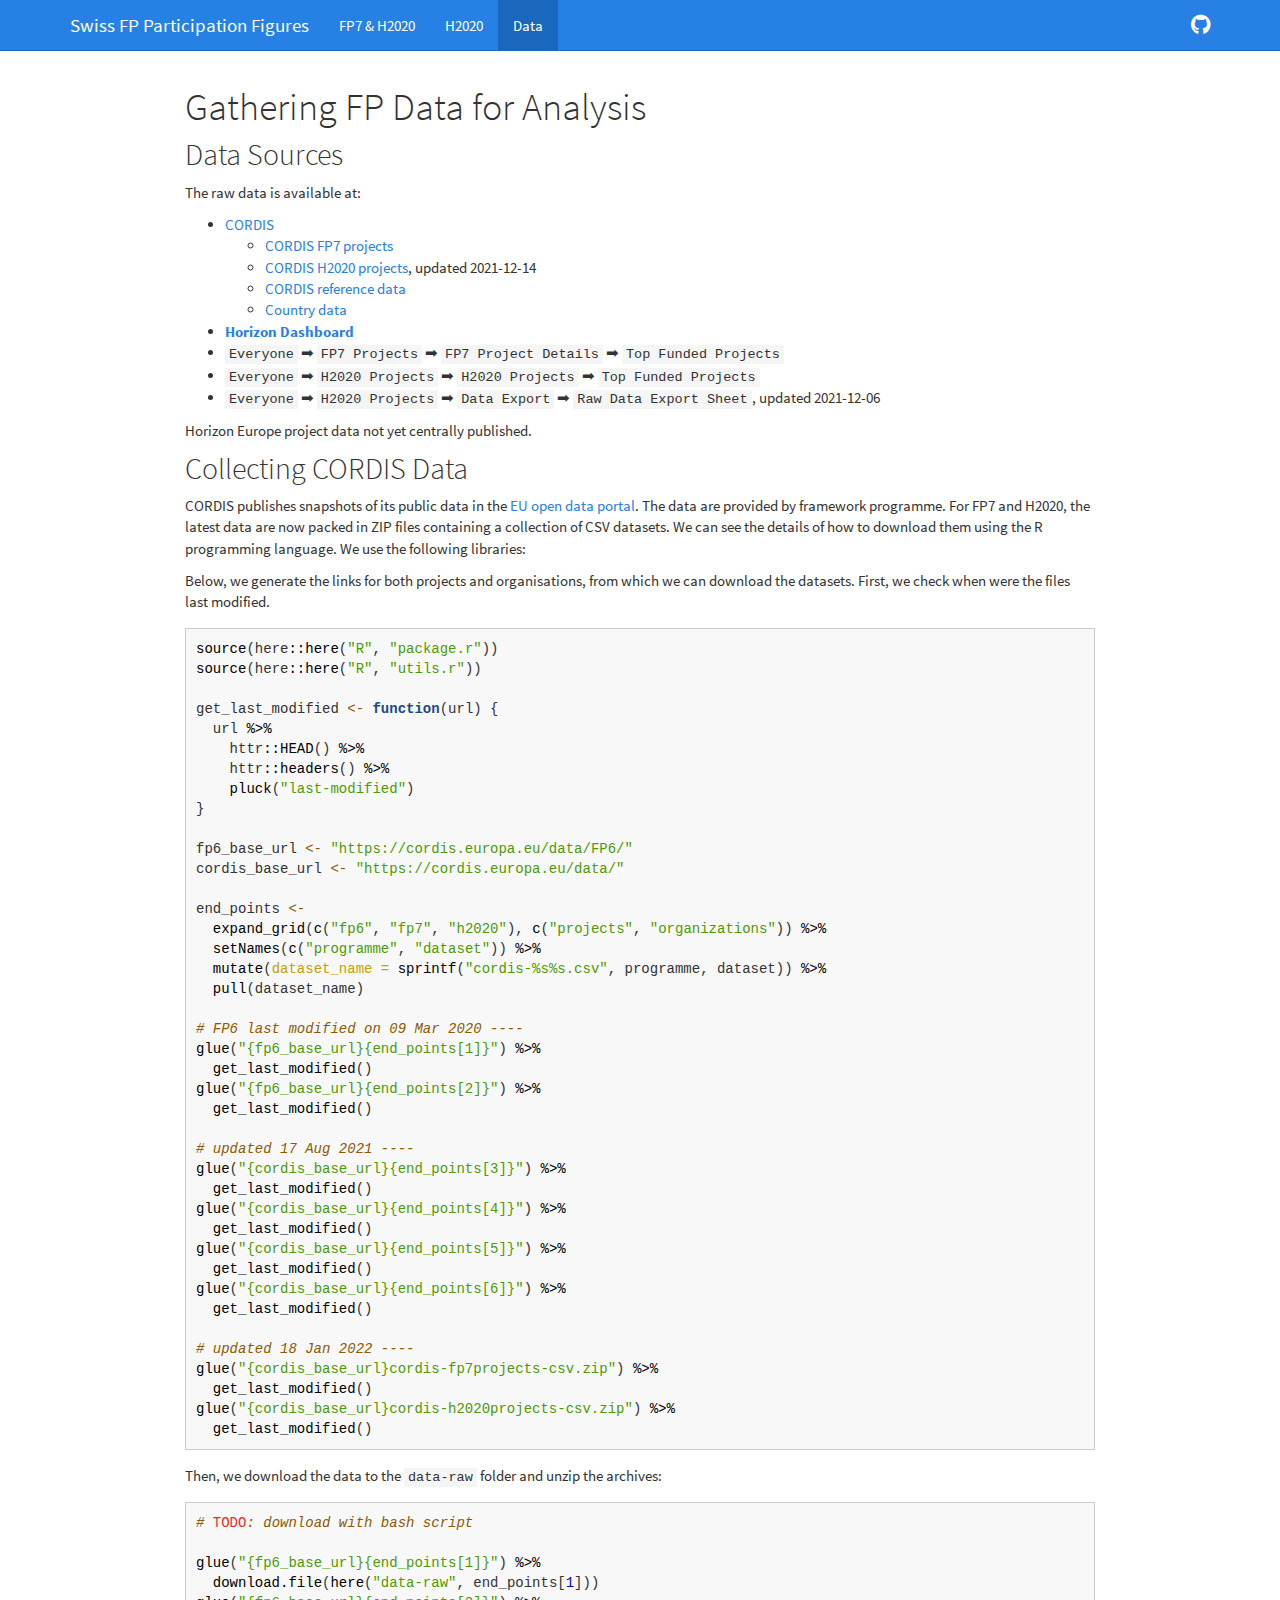
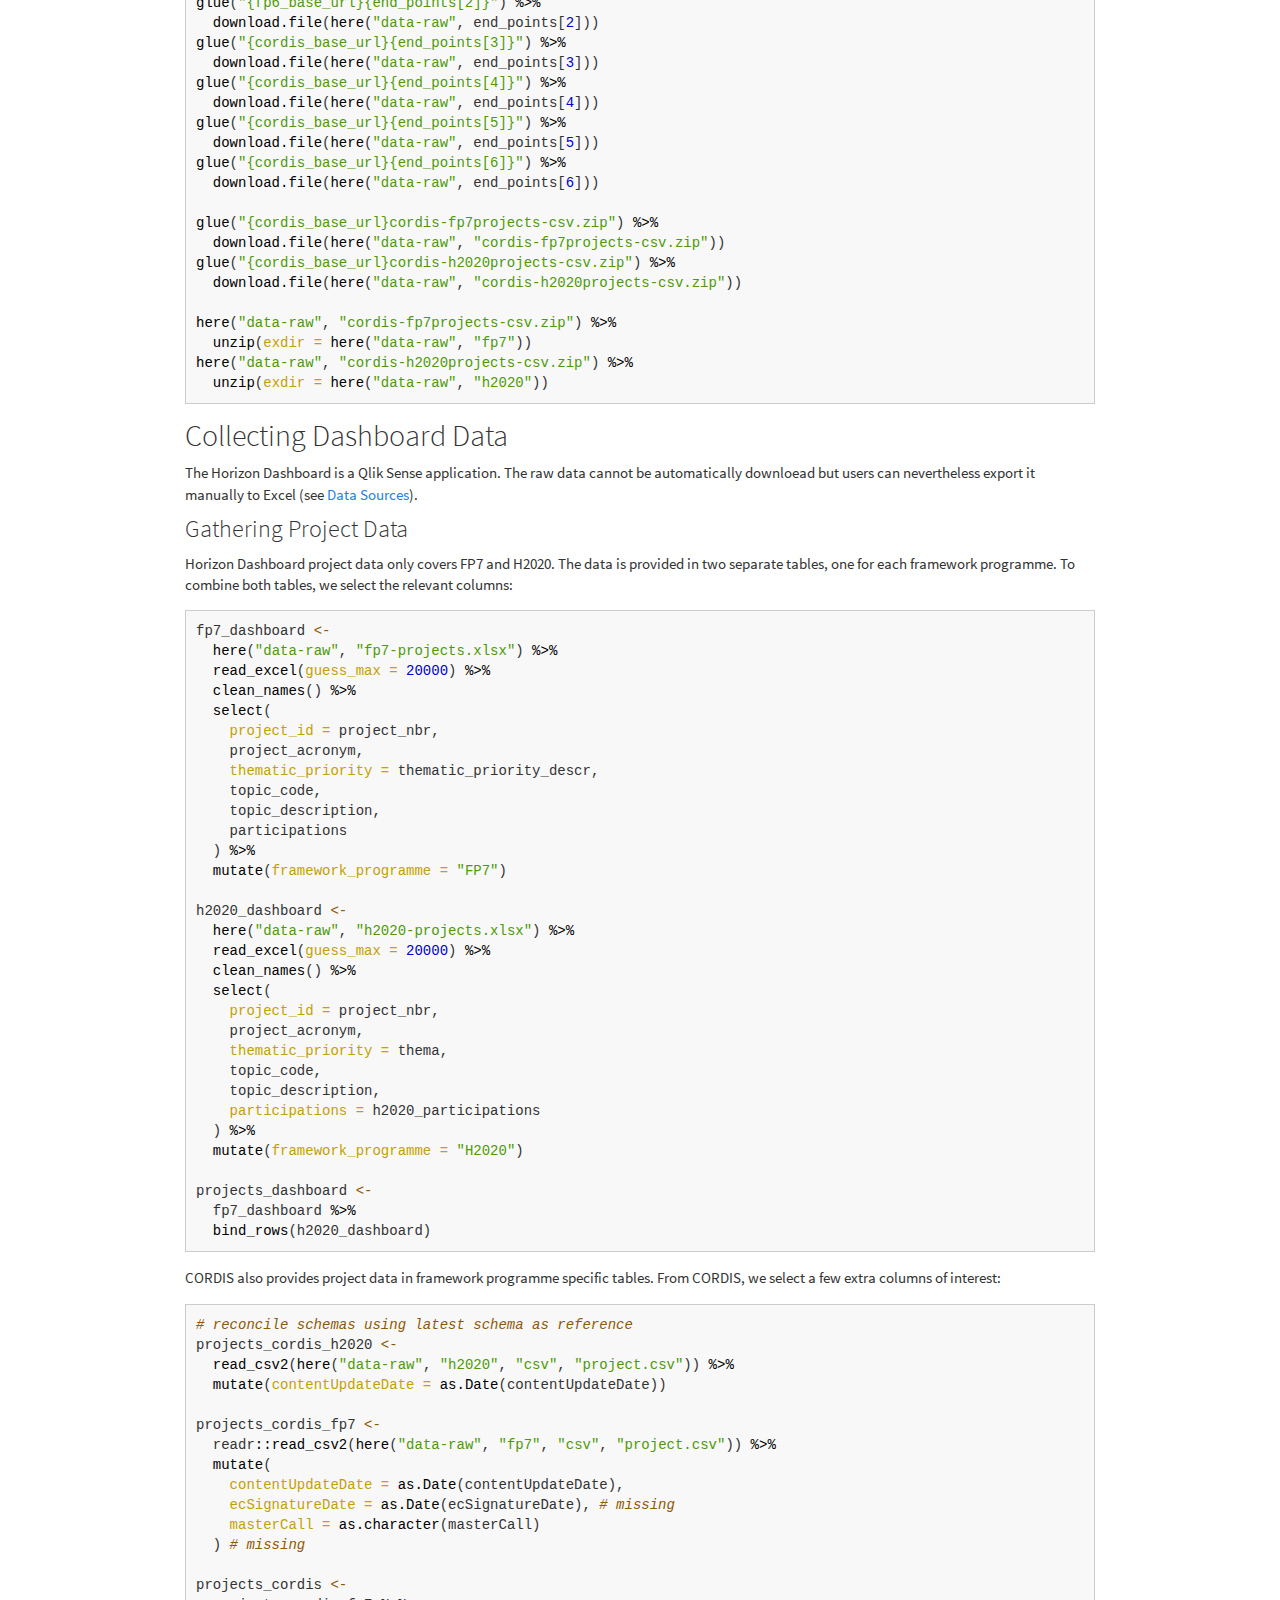
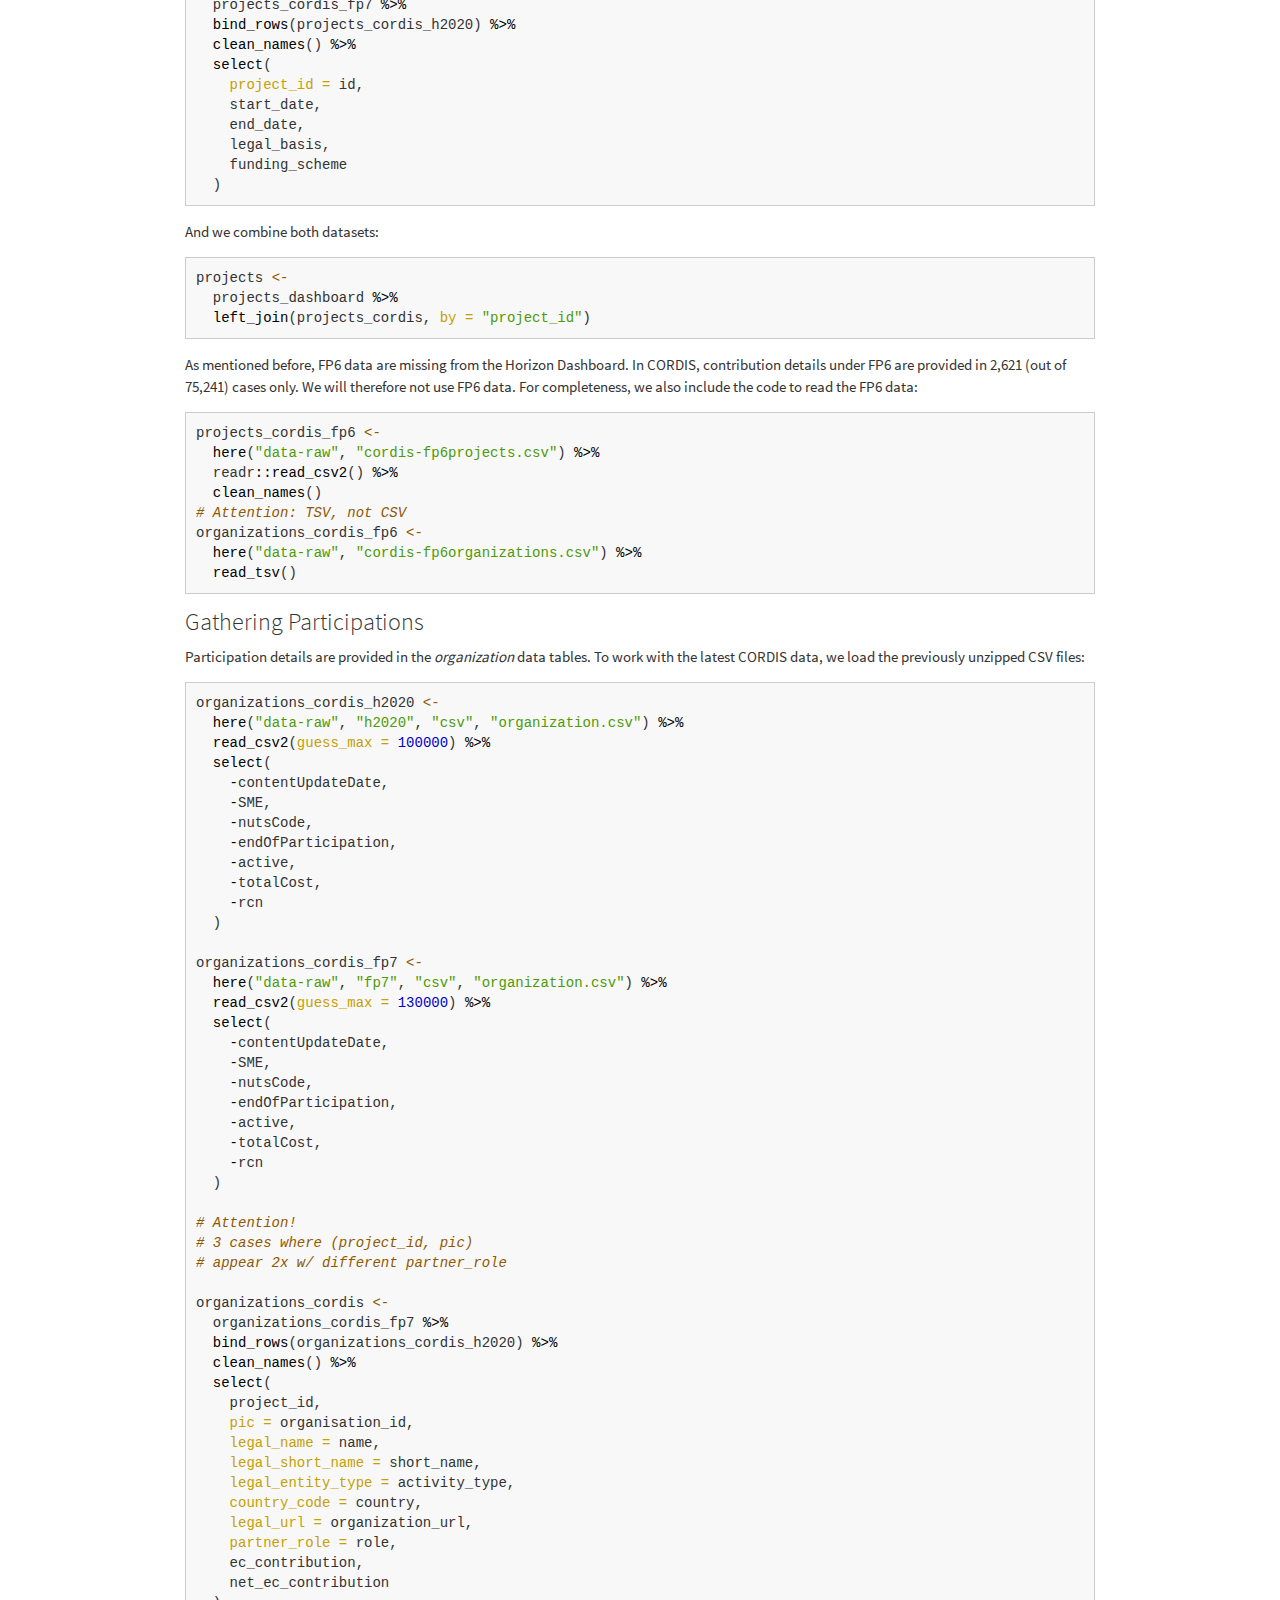
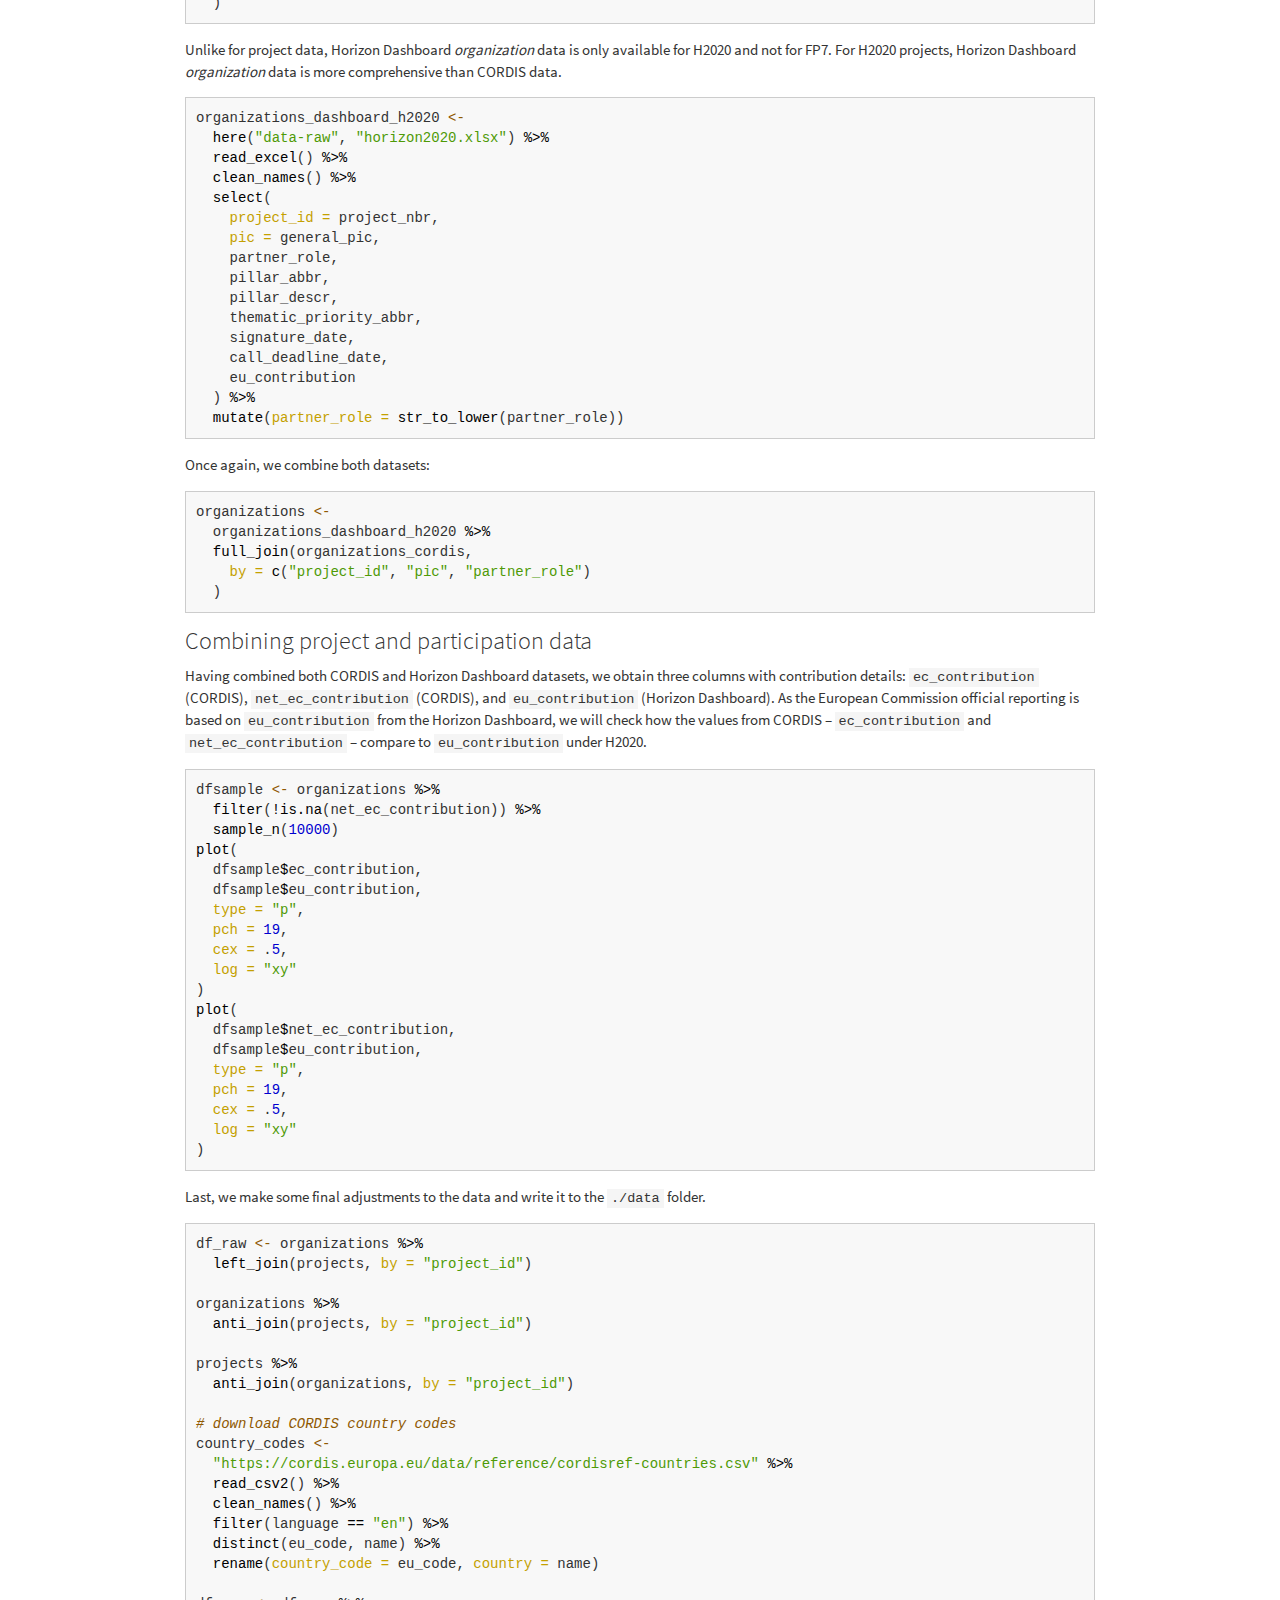
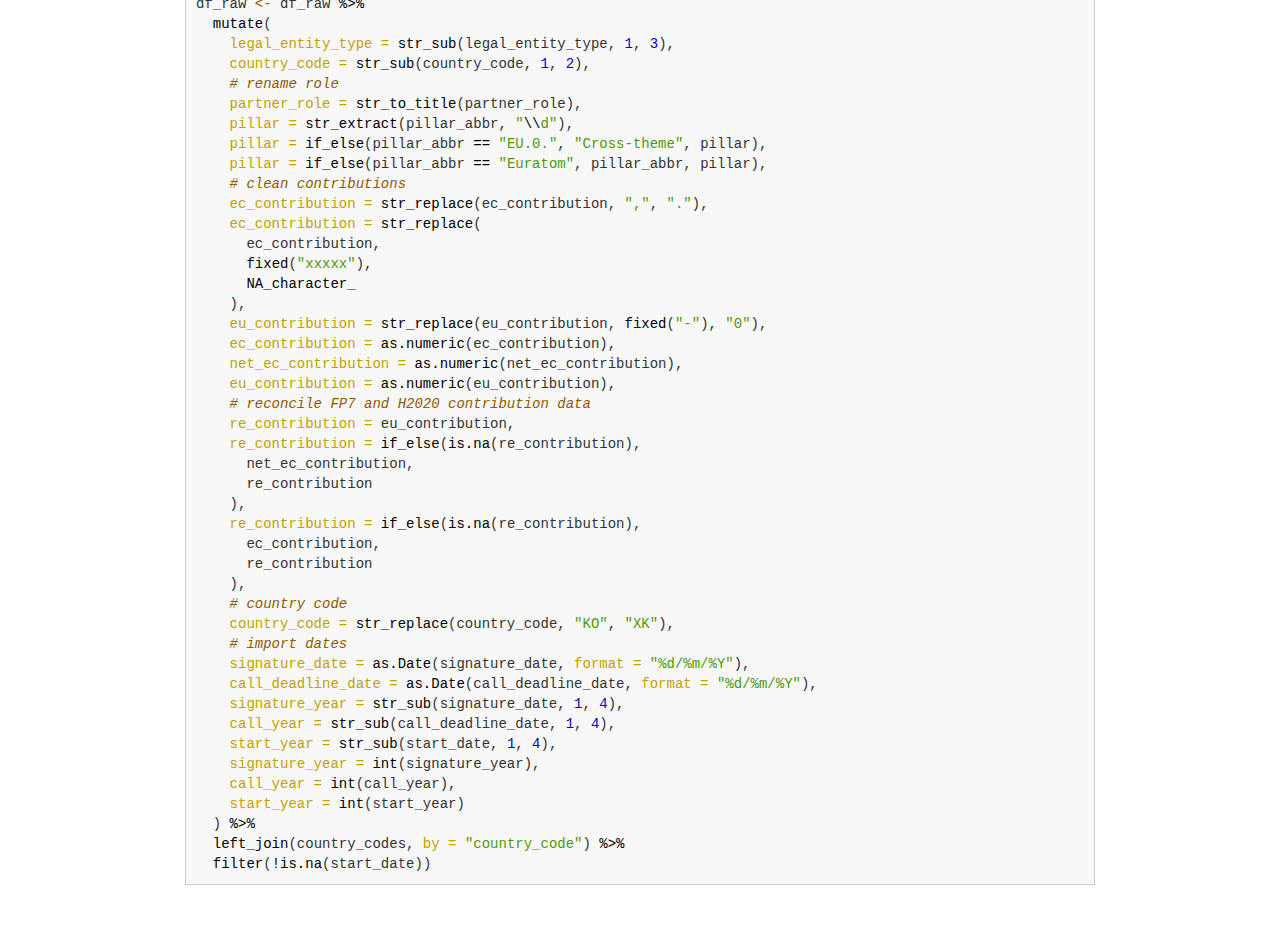
==== commit 35dddf6e: "🚀  Preparing explanatory figures" ====
--- a/docs/data-gathering.html
+++ b/docs/data-gathering.html
@@ -441,28 +441,30 @@
 <span id="cb1-40"><a href="#cb1-40" aria-hidden="true" tabindex="-1"></a>  <span class="fu">get_last_modified</span>()</span></code></pre></div>
 <p>Then, we download the data to the <code>data-raw</code> folder and
 unzip the archives:</p>
-<div class="sourceCode" id="cb2"><pre class="sourceCode r"><code class="sourceCode r"><span id="cb2-1"><a href="#cb2-1" aria-hidden="true" tabindex="-1"></a><span class="fu">glue</span>(<span class="st">&quot;{fp6_base_url}{end_points[1]}&quot;</span>) <span class="sc">%&gt;%</span></span>
-<span id="cb2-2"><a href="#cb2-2" aria-hidden="true" tabindex="-1"></a>  <span class="fu">download.file</span>(<span class="fu">here</span>(<span class="st">&quot;data-raw&quot;</span>, end_points[<span class="dv">1</span>]))</span>
-<span id="cb2-3"><a href="#cb2-3" aria-hidden="true" tabindex="-1"></a><span class="fu">glue</span>(<span class="st">&quot;{fp6_base_url}{end_points[2]}&quot;</span>) <span class="sc">%&gt;%</span></span>
-<span id="cb2-4"><a href="#cb2-4" aria-hidden="true" tabindex="-1"></a>  <span class="fu">download.file</span>(<span class="fu">here</span>(<span class="st">&quot;data-raw&quot;</span>, end_points[<span class="dv">2</span>]))</span>
-<span id="cb2-5"><a href="#cb2-5" aria-hidden="true" tabindex="-1"></a><span class="fu">glue</span>(<span class="st">&quot;{cordis_base_url}{end_points[3]}&quot;</span>) <span class="sc">%&gt;%</span></span>
-<span id="cb2-6"><a href="#cb2-6" aria-hidden="true" tabindex="-1"></a>  <span class="fu">download.file</span>(<span class="fu">here</span>(<span class="st">&quot;data-raw&quot;</span>, end_points[<span class="dv">3</span>]))</span>
-<span id="cb2-7"><a href="#cb2-7" aria-hidden="true" tabindex="-1"></a><span class="fu">glue</span>(<span class="st">&quot;{cordis_base_url}{end_points[4]}&quot;</span>) <span class="sc">%&gt;%</span></span>
-<span id="cb2-8"><a href="#cb2-8" aria-hidden="true" tabindex="-1"></a>  <span class="fu">download.file</span>(<span class="fu">here</span>(<span class="st">&quot;data-raw&quot;</span>, end_points[<span class="dv">4</span>]))</span>
-<span id="cb2-9"><a href="#cb2-9" aria-hidden="true" tabindex="-1"></a><span class="fu">glue</span>(<span class="st">&quot;{cordis_base_url}{end_points[5]}&quot;</span>) <span class="sc">%&gt;%</span></span>
-<span id="cb2-10"><a href="#cb2-10" aria-hidden="true" tabindex="-1"></a>  <span class="fu">download.file</span>(<span class="fu">here</span>(<span class="st">&quot;data-raw&quot;</span>, end_points[<span class="dv">5</span>]))</span>
-<span id="cb2-11"><a href="#cb2-11" aria-hidden="true" tabindex="-1"></a><span class="fu">glue</span>(<span class="st">&quot;{cordis_base_url}{end_points[6]}&quot;</span>) <span class="sc">%&gt;%</span></span>
-<span id="cb2-12"><a href="#cb2-12" aria-hidden="true" tabindex="-1"></a>  <span class="fu">download.file</span>(<span class="fu">here</span>(<span class="st">&quot;data-raw&quot;</span>, end_points[<span class="dv">6</span>]))</span>
-<span id="cb2-13"><a href="#cb2-13" aria-hidden="true" tabindex="-1"></a></span>
-<span id="cb2-14"><a href="#cb2-14" aria-hidden="true" tabindex="-1"></a><span class="fu">glue</span>(<span class="st">&quot;{cordis_base_url}cordis-fp7projects-csv.zip&quot;</span>) <span class="sc">%&gt;%</span></span>
-<span id="cb2-15"><a href="#cb2-15" aria-hidden="true" tabindex="-1"></a>  <span class="fu">download.file</span>(<span class="fu">here</span>(<span class="st">&quot;data-raw&quot;</span>, <span class="st">&quot;cordis-fp7projects-csv.zip&quot;</span>))</span>
-<span id="cb2-16"><a href="#cb2-16" aria-hidden="true" tabindex="-1"></a><span class="fu">glue</span>(<span class="st">&quot;{cordis_base_url}cordis-h2020projects-csv.zip&quot;</span>) <span class="sc">%&gt;%</span></span>
-<span id="cb2-17"><a href="#cb2-17" aria-hidden="true" tabindex="-1"></a>  <span class="fu">download.file</span>(<span class="fu">here</span>(<span class="st">&quot;data-raw&quot;</span>, <span class="st">&quot;cordis-h2020projects-csv.zip&quot;</span>))</span>
-<span id="cb2-18"><a href="#cb2-18" aria-hidden="true" tabindex="-1"></a></span>
-<span id="cb2-19"><a href="#cb2-19" aria-hidden="true" tabindex="-1"></a><span class="fu">here</span>(<span class="st">&quot;data-raw&quot;</span>, <span class="st">&quot;cordis-fp7projects-csv.zip&quot;</span>) <span class="sc">%&gt;%</span></span>
-<span id="cb2-20"><a href="#cb2-20" aria-hidden="true" tabindex="-1"></a>  <span class="fu">unzip</span>(<span class="at">exdir =</span> <span class="fu">here</span>(<span class="st">&quot;data-raw&quot;</span>, <span class="st">&quot;fp7&quot;</span>))</span>
-<span id="cb2-21"><a href="#cb2-21" aria-hidden="true" tabindex="-1"></a><span class="fu">here</span>(<span class="st">&quot;data-raw&quot;</span>, <span class="st">&quot;cordis-h2020projects-csv.zip&quot;</span>) <span class="sc">%&gt;%</span></span>
-<span id="cb2-22"><a href="#cb2-22" aria-hidden="true" tabindex="-1"></a>  <span class="fu">unzip</span>(<span class="at">exdir =</span> <span class="fu">here</span>(<span class="st">&quot;data-raw&quot;</span>, <span class="st">&quot;h2020&quot;</span>))</span></code></pre></div>
+<div class="sourceCode" id="cb2"><pre class="sourceCode r"><code class="sourceCode r"><span id="cb2-1"><a href="#cb2-1" aria-hidden="true" tabindex="-1"></a><span class="co"># </span><span class="al">TODO</span><span class="co">: download with bash script</span></span>
+<span id="cb2-2"><a href="#cb2-2" aria-hidden="true" tabindex="-1"></a></span>
+<span id="cb2-3"><a href="#cb2-3" aria-hidden="true" tabindex="-1"></a><span class="fu">glue</span>(<span class="st">&quot;{fp6_base_url}{end_points[1]}&quot;</span>) <span class="sc">%&gt;%</span></span>
+<span id="cb2-4"><a href="#cb2-4" aria-hidden="true" tabindex="-1"></a>  <span class="fu">download.file</span>(<span class="fu">here</span>(<span class="st">&quot;data-raw&quot;</span>, end_points[<span class="dv">1</span>]))</span>
+<span id="cb2-5"><a href="#cb2-5" aria-hidden="true" tabindex="-1"></a><span class="fu">glue</span>(<span class="st">&quot;{fp6_base_url}{end_points[2]}&quot;</span>) <span class="sc">%&gt;%</span></span>
+<span id="cb2-6"><a href="#cb2-6" aria-hidden="true" tabindex="-1"></a>  <span class="fu">download.file</span>(<span class="fu">here</span>(<span class="st">&quot;data-raw&quot;</span>, end_points[<span class="dv">2</span>]))</span>
+<span id="cb2-7"><a href="#cb2-7" aria-hidden="true" tabindex="-1"></a><span class="fu">glue</span>(<span class="st">&quot;{cordis_base_url}{end_points[3]}&quot;</span>) <span class="sc">%&gt;%</span></span>
+<span id="cb2-8"><a href="#cb2-8" aria-hidden="true" tabindex="-1"></a>  <span class="fu">download.file</span>(<span class="fu">here</span>(<span class="st">&quot;data-raw&quot;</span>, end_points[<span class="dv">3</span>]))</span>
+<span id="cb2-9"><a href="#cb2-9" aria-hidden="true" tabindex="-1"></a><span class="fu">glue</span>(<span class="st">&quot;{cordis_base_url}{end_points[4]}&quot;</span>) <span class="sc">%&gt;%</span></span>
+<span id="cb2-10"><a href="#cb2-10" aria-hidden="true" tabindex="-1"></a>  <span class="fu">download.file</span>(<span class="fu">here</span>(<span class="st">&quot;data-raw&quot;</span>, end_points[<span class="dv">4</span>]))</span>
+<span id="cb2-11"><a href="#cb2-11" aria-hidden="true" tabindex="-1"></a><span class="fu">glue</span>(<span class="st">&quot;{cordis_base_url}{end_points[5]}&quot;</span>) <span class="sc">%&gt;%</span></span>
+<span id="cb2-12"><a href="#cb2-12" aria-hidden="true" tabindex="-1"></a>  <span class="fu">download.file</span>(<span class="fu">here</span>(<span class="st">&quot;data-raw&quot;</span>, end_points[<span class="dv">5</span>]))</span>
+<span id="cb2-13"><a href="#cb2-13" aria-hidden="true" tabindex="-1"></a><span class="fu">glue</span>(<span class="st">&quot;{cordis_base_url}{end_points[6]}&quot;</span>) <span class="sc">%&gt;%</span></span>
+<span id="cb2-14"><a href="#cb2-14" aria-hidden="true" tabindex="-1"></a>  <span class="fu">download.file</span>(<span class="fu">here</span>(<span class="st">&quot;data-raw&quot;</span>, end_points[<span class="dv">6</span>]))</span>
+<span id="cb2-15"><a href="#cb2-15" aria-hidden="true" tabindex="-1"></a></span>
+<span id="cb2-16"><a href="#cb2-16" aria-hidden="true" tabindex="-1"></a><span class="fu">glue</span>(<span class="st">&quot;{cordis_base_url}cordis-fp7projects-csv.zip&quot;</span>) <span class="sc">%&gt;%</span></span>
+<span id="cb2-17"><a href="#cb2-17" aria-hidden="true" tabindex="-1"></a>  <span class="fu">download.file</span>(<span class="fu">here</span>(<span class="st">&quot;data-raw&quot;</span>, <span class="st">&quot;cordis-fp7projects-csv.zip&quot;</span>))</span>
+<span id="cb2-18"><a href="#cb2-18" aria-hidden="true" tabindex="-1"></a><span class="fu">glue</span>(<span class="st">&quot;{cordis_base_url}cordis-h2020projects-csv.zip&quot;</span>) <span class="sc">%&gt;%</span></span>
+<span id="cb2-19"><a href="#cb2-19" aria-hidden="true" tabindex="-1"></a>  <span class="fu">download.file</span>(<span class="fu">here</span>(<span class="st">&quot;data-raw&quot;</span>, <span class="st">&quot;cordis-h2020projects-csv.zip&quot;</span>))</span>
+<span id="cb2-20"><a href="#cb2-20" aria-hidden="true" tabindex="-1"></a></span>
+<span id="cb2-21"><a href="#cb2-21" aria-hidden="true" tabindex="-1"></a><span class="fu">here</span>(<span class="st">&quot;data-raw&quot;</span>, <span class="st">&quot;cordis-fp7projects-csv.zip&quot;</span>) <span class="sc">%&gt;%</span></span>
+<span id="cb2-22"><a href="#cb2-22" aria-hidden="true" tabindex="-1"></a>  <span class="fu">unzip</span>(<span class="at">exdir =</span> <span class="fu">here</span>(<span class="st">&quot;data-raw&quot;</span>, <span class="st">&quot;fp7&quot;</span>))</span>
+<span id="cb2-23"><a href="#cb2-23" aria-hidden="true" tabindex="-1"></a><span class="fu">here</span>(<span class="st">&quot;data-raw&quot;</span>, <span class="st">&quot;cordis-h2020projects-csv.zip&quot;</span>) <span class="sc">%&gt;%</span></span>
+<span id="cb2-24"><a href="#cb2-24" aria-hidden="true" tabindex="-1"></a>  <span class="fu">unzip</span>(<span class="at">exdir =</span> <span class="fu">here</span>(<span class="st">&quot;data-raw&quot;</span>, <span class="st">&quot;h2020&quot;</span>))</span></code></pre></div>
 </div>
 <div id="collecting-dashboard-data" class="section level2">
 <h2>Collecting Dashboard Data</h2>
@@ -582,24 +584,27 @@
 <span id="cb7-27"><a href="#cb7-27" aria-hidden="true" tabindex="-1"></a><span class="co"># Attention!</span></span>
 <span id="cb7-28"><a href="#cb7-28" aria-hidden="true" tabindex="-1"></a><span class="co"># 3 cases where (project_id, pic)</span></span>
 <span id="cb7-29"><a href="#cb7-29" aria-hidden="true" tabindex="-1"></a><span class="co"># appear 2x w/ different partner_role</span></span>
-<span id="cb7-30"><a href="#cb7-30" aria-hidden="true" tabindex="-1"></a>organizations_cordis <span class="ot">&lt;-</span></span>
-<span id="cb7-31"><a href="#cb7-31" aria-hidden="true" tabindex="-1"></a>  organizations_cordis_fp7 <span class="sc">%&gt;%</span></span>
-<span id="cb7-32"><a href="#cb7-32" aria-hidden="true" tabindex="-1"></a>  <span class="fu">bind_rows</span>(organizations_cordis_h2020) <span class="sc">%&gt;%</span></span>
-<span id="cb7-33"><a href="#cb7-33" aria-hidden="true" tabindex="-1"></a>  <span class="fu">clean_names</span>() <span class="sc">%&gt;%</span></span>
-<span id="cb7-34"><a href="#cb7-34" aria-hidden="true" tabindex="-1"></a>  <span class="fu">select</span>(</span>
-<span id="cb7-35"><a href="#cb7-35" aria-hidden="true" tabindex="-1"></a>    project_id,</span>
-<span id="cb7-36"><a href="#cb7-36" aria-hidden="true" tabindex="-1"></a>    <span class="at">pic =</span> organisation_id,</span>
-<span id="cb7-37"><a href="#cb7-37" aria-hidden="true" tabindex="-1"></a>    <span class="at">legal_name =</span> name,</span>
-<span id="cb7-38"><a href="#cb7-38" aria-hidden="true" tabindex="-1"></a>    <span class="at">legal_short_name =</span> short_name,</span>
-<span id="cb7-39"><a href="#cb7-39" aria-hidden="true" tabindex="-1"></a>    <span class="at">legal_entity_type =</span> activity_type,</span>
-<span id="cb7-40"><a href="#cb7-40" aria-hidden="true" tabindex="-1"></a>    <span class="at">country_code =</span> country,</span>
-<span id="cb7-41"><a href="#cb7-41" aria-hidden="true" tabindex="-1"></a>    <span class="at">legal_url =</span> organization_url,</span>
-<span id="cb7-42"><a href="#cb7-42" aria-hidden="true" tabindex="-1"></a>    <span class="at">partner_role =</span> role,</span>
-<span id="cb7-43"><a href="#cb7-43" aria-hidden="true" tabindex="-1"></a>    ec_contribution,</span>
-<span id="cb7-44"><a href="#cb7-44" aria-hidden="true" tabindex="-1"></a>    net_ec_contribution</span>
-<span id="cb7-45"><a href="#cb7-45" aria-hidden="true" tabindex="-1"></a>  )</span></code></pre></div>
-<p>Unlike for project data, Horizon Dahsboard <em>organization</em> data
-is only available for H2020 and not for FP7.</p>
+<span id="cb7-30"><a href="#cb7-30" aria-hidden="true" tabindex="-1"></a></span>
+<span id="cb7-31"><a href="#cb7-31" aria-hidden="true" tabindex="-1"></a>organizations_cordis <span class="ot">&lt;-</span></span>
+<span id="cb7-32"><a href="#cb7-32" aria-hidden="true" tabindex="-1"></a>  organizations_cordis_fp7 <span class="sc">%&gt;%</span></span>
+<span id="cb7-33"><a href="#cb7-33" aria-hidden="true" tabindex="-1"></a>  <span class="fu">bind_rows</span>(organizations_cordis_h2020) <span class="sc">%&gt;%</span></span>
+<span id="cb7-34"><a href="#cb7-34" aria-hidden="true" tabindex="-1"></a>  <span class="fu">clean_names</span>() <span class="sc">%&gt;%</span></span>
+<span id="cb7-35"><a href="#cb7-35" aria-hidden="true" tabindex="-1"></a>  <span class="fu">select</span>(</span>
+<span id="cb7-36"><a href="#cb7-36" aria-hidden="true" tabindex="-1"></a>    project_id,</span>
+<span id="cb7-37"><a href="#cb7-37" aria-hidden="true" tabindex="-1"></a>    <span class="at">pic =</span> organisation_id,</span>
+<span id="cb7-38"><a href="#cb7-38" aria-hidden="true" tabindex="-1"></a>    <span class="at">legal_name =</span> name,</span>
+<span id="cb7-39"><a href="#cb7-39" aria-hidden="true" tabindex="-1"></a>    <span class="at">legal_short_name =</span> short_name,</span>
+<span id="cb7-40"><a href="#cb7-40" aria-hidden="true" tabindex="-1"></a>    <span class="at">legal_entity_type =</span> activity_type,</span>
+<span id="cb7-41"><a href="#cb7-41" aria-hidden="true" tabindex="-1"></a>    <span class="at">country_code =</span> country,</span>
+<span id="cb7-42"><a href="#cb7-42" aria-hidden="true" tabindex="-1"></a>    <span class="at">legal_url =</span> organization_url,</span>
+<span id="cb7-43"><a href="#cb7-43" aria-hidden="true" tabindex="-1"></a>    <span class="at">partner_role =</span> role,</span>
+<span id="cb7-44"><a href="#cb7-44" aria-hidden="true" tabindex="-1"></a>    ec_contribution,</span>
+<span id="cb7-45"><a href="#cb7-45" aria-hidden="true" tabindex="-1"></a>    net_ec_contribution</span>
+<span id="cb7-46"><a href="#cb7-46" aria-hidden="true" tabindex="-1"></a>  )</span></code></pre></div>
+<p>Unlike for project data, Horizon Dashboard <em>organization</em> data
+is only available for H2020 and not for FP7. For H2020 projects, Horizon
+Dashboard <em>organization</em> data is more comprehensive than CORDIS
+data.</p>
 <div class="sourceCode" id="cb8"><pre class="sourceCode r"><code class="sourceCode r"><span id="cb8-1"><a href="#cb8-1" aria-hidden="true" tabindex="-1"></a>organizations_dashboard_h2020 <span class="ot">&lt;-</span></span>
 <span id="cb8-2"><a href="#cb8-2" aria-hidden="true" tabindex="-1"></a>  <span class="fu">here</span>(<span class="st">&quot;data-raw&quot;</span>, <span class="st">&quot;horizon2020.xlsx&quot;</span>) <span class="sc">%&gt;%</span></span>
 <span id="cb8-3"><a href="#cb8-3" aria-hidden="true" tabindex="-1"></a>  <span class="fu">read_excel</span>() <span class="sc">%&gt;%</span></span>
@@ -618,8 +623,8 @@
 <span id="cb8-16"><a href="#cb8-16" aria-hidden="true" tabindex="-1"></a>  <span class="fu">mutate</span>(<span class="at">partner_role =</span> <span class="fu">str_to_lower</span>(partner_role))</span></code></pre></div>
 <p>Once again, we combine both datasets:</p>
 <div class="sourceCode" id="cb9"><pre class="sourceCode r"><code class="sourceCode r"><span id="cb9-1"><a href="#cb9-1" aria-hidden="true" tabindex="-1"></a>organizations <span class="ot">&lt;-</span></span>
-<span id="cb9-2"><a href="#cb9-2" aria-hidden="true" tabindex="-1"></a>  organizations_cordis <span class="sc">%&gt;%</span></span>
-<span id="cb9-3"><a href="#cb9-3" aria-hidden="true" tabindex="-1"></a>  <span class="fu">left_join</span>(organizations_dashboard_h2020,</span>
+<span id="cb9-2"><a href="#cb9-2" aria-hidden="true" tabindex="-1"></a>  organizations_dashboard_h2020 <span class="sc">%&gt;%</span></span>
+<span id="cb9-3"><a href="#cb9-3" aria-hidden="true" tabindex="-1"></a>  <span class="fu">full_join</span>(organizations_cordis,</span>
 <span id="cb9-4"><a href="#cb9-4" aria-hidden="true" tabindex="-1"></a>    <span class="at">by =</span> <span class="fu">c</span>(<span class="st">&quot;project_id&quot;</span>, <span class="st">&quot;pic&quot;</span>, <span class="st">&quot;partner_role&quot;</span>)</span>
 <span id="cb9-5"><a href="#cb9-5" aria-hidden="true" tabindex="-1"></a>  )</span></code></pre></div>
 </div>
@@ -652,73 +657,71 @@
 <span id="cb10-16"><a href="#cb10-16" aria-hidden="true" tabindex="-1"></a>  <span class="at">pch =</span> <span class="dv">19</span>,</span>
 <span id="cb10-17"><a href="#cb10-17" aria-hidden="true" tabindex="-1"></a>  <span class="at">cex =</span> .<span class="dv">5</span>,</span>
 <span id="cb10-18"><a href="#cb10-18" aria-hidden="true" tabindex="-1"></a>  <span class="at">log =</span> <span class="st">&quot;xy&quot;</span></span>
-<span id="cb10-19"><a href="#cb10-19" aria-hidden="true" tabindex="-1"></a>)</span>
-<span id="cb10-20"><a href="#cb10-20" aria-hidden="true" tabindex="-1"></a><span class="fu">plot</span>(</span>
-<span id="cb10-21"><a href="#cb10-21" aria-hidden="true" tabindex="-1"></a>  dfsample<span class="sc">$</span>net_ec_contribution,</span>
-<span id="cb10-22"><a href="#cb10-22" aria-hidden="true" tabindex="-1"></a>  dfsample<span class="sc">$</span>ec_contribution,</span>
-<span id="cb10-23"><a href="#cb10-23" aria-hidden="true" tabindex="-1"></a>  <span class="at">type =</span> <span class="st">&quot;p&quot;</span>,</span>
-<span id="cb10-24"><a href="#cb10-24" aria-hidden="true" tabindex="-1"></a>  <span class="at">pch =</span> <span class="dv">19</span>,</span>
-<span id="cb10-25"><a href="#cb10-25" aria-hidden="true" tabindex="-1"></a>  <span class="at">cex =</span> .<span class="dv">5</span>,</span>
-<span id="cb10-26"><a href="#cb10-26" aria-hidden="true" tabindex="-1"></a>  <span class="at">log =</span> <span class="st">&quot;xy&quot;</span></span>
-<span id="cb10-27"><a href="#cb10-27" aria-hidden="true" tabindex="-1"></a>)</span></code></pre></div>
+<span id="cb10-19"><a href="#cb10-19" aria-hidden="true" tabindex="-1"></a>)</span></code></pre></div>
 <p>Last, we make some final adjustments to the data and write it to the
 <code>./data</code> folder.</p>
 <div class="sourceCode" id="cb11"><pre class="sourceCode r"><code class="sourceCode r"><span id="cb11-1"><a href="#cb11-1" aria-hidden="true" tabindex="-1"></a>df_raw <span class="ot">&lt;-</span> organizations <span class="sc">%&gt;%</span></span>
 <span id="cb11-2"><a href="#cb11-2" aria-hidden="true" tabindex="-1"></a>  <span class="fu">left_join</span>(projects, <span class="at">by =</span> <span class="st">&quot;project_id&quot;</span>)</span>
 <span id="cb11-3"><a href="#cb11-3" aria-hidden="true" tabindex="-1"></a></span>
-<span id="cb11-4"><a href="#cb11-4" aria-hidden="true" tabindex="-1"></a><span class="co"># download CORDIS country codes</span></span>
-<span id="cb11-5"><a href="#cb11-5" aria-hidden="true" tabindex="-1"></a>country_codes <span class="ot">&lt;-</span></span>
-<span id="cb11-6"><a href="#cb11-6" aria-hidden="true" tabindex="-1"></a>  <span class="st">&quot;https://cordis.europa.eu/data/reference/cordisref-countries.csv&quot;</span> <span class="sc">%&gt;%</span></span>
-<span id="cb11-7"><a href="#cb11-7" aria-hidden="true" tabindex="-1"></a>  <span class="fu">read_csv2</span>() <span class="sc">%&gt;%</span></span>
-<span id="cb11-8"><a href="#cb11-8" aria-hidden="true" tabindex="-1"></a>  <span class="fu">clean_names</span>() <span class="sc">%&gt;%</span></span>
-<span id="cb11-9"><a href="#cb11-9" aria-hidden="true" tabindex="-1"></a>  <span class="fu">filter</span>(language <span class="sc">==</span> <span class="st">&quot;en&quot;</span>) <span class="sc">%&gt;%</span></span>
-<span id="cb11-10"><a href="#cb11-10" aria-hidden="true" tabindex="-1"></a>  <span class="fu">distinct</span>(eu_code, name) <span class="sc">%&gt;%</span></span>
-<span id="cb11-11"><a href="#cb11-11" aria-hidden="true" tabindex="-1"></a>  <span class="fu">rename</span>(<span class="at">country_code =</span> eu_code, <span class="at">country =</span> name)</span>
-<span id="cb11-12"><a href="#cb11-12" aria-hidden="true" tabindex="-1"></a></span>
-<span id="cb11-13"><a href="#cb11-13" aria-hidden="true" tabindex="-1"></a>df_raw <span class="ot">&lt;-</span> df_raw <span class="sc">%&gt;%</span></span>
-<span id="cb11-14"><a href="#cb11-14" aria-hidden="true" tabindex="-1"></a>  <span class="fu">mutate</span>(</span>
-<span id="cb11-15"><a href="#cb11-15" aria-hidden="true" tabindex="-1"></a>    <span class="at">legal_entity_type =</span> <span class="fu">str_sub</span>(legal_entity_type, <span class="dv">1</span>, <span class="dv">3</span>),</span>
-<span id="cb11-16"><a href="#cb11-16" aria-hidden="true" tabindex="-1"></a>    <span class="at">country_code =</span> <span class="fu">str_sub</span>(country_code, <span class="dv">1</span>, <span class="dv">2</span>),</span>
-<span id="cb11-17"><a href="#cb11-17" aria-hidden="true" tabindex="-1"></a>    <span class="co"># rename role</span></span>
-<span id="cb11-18"><a href="#cb11-18" aria-hidden="true" tabindex="-1"></a>    <span class="at">partner_role =</span> <span class="fu">str_to_title</span>(partner_role),</span>
-<span id="cb11-19"><a href="#cb11-19" aria-hidden="true" tabindex="-1"></a>    <span class="at">pillar =</span> <span class="fu">str_extract</span>(pillar_abbr, <span class="st">&quot;</span><span class="sc">\\</span><span class="st">d&quot;</span>),</span>
-<span id="cb11-20"><a href="#cb11-20" aria-hidden="true" tabindex="-1"></a>    <span class="at">pillar =</span> <span class="fu">if_else</span>(pillar_abbr <span class="sc">==</span> <span class="st">&quot;EU.0.&quot;</span>, <span class="st">&quot;Cross-theme&quot;</span>, pillar),</span>
-<span id="cb11-21"><a href="#cb11-21" aria-hidden="true" tabindex="-1"></a>    <span class="at">pillar =</span> <span class="fu">if_else</span>(pillar_abbr <span class="sc">==</span> <span class="st">&quot;Euratom&quot;</span>, pillar_abbr, pillar),</span>
-<span id="cb11-22"><a href="#cb11-22" aria-hidden="true" tabindex="-1"></a>    <span class="co"># clean contributions</span></span>
-<span id="cb11-23"><a href="#cb11-23" aria-hidden="true" tabindex="-1"></a>    <span class="at">ec_contribution =</span> <span class="fu">str_replace</span>(ec_contribution, <span class="st">&quot;,&quot;</span>, <span class="st">&quot;.&quot;</span>),</span>
-<span id="cb11-24"><a href="#cb11-24" aria-hidden="true" tabindex="-1"></a>    <span class="at">ec_contribution =</span> <span class="fu">str_replace</span>(</span>
-<span id="cb11-25"><a href="#cb11-25" aria-hidden="true" tabindex="-1"></a>      ec_contribution,</span>
-<span id="cb11-26"><a href="#cb11-26" aria-hidden="true" tabindex="-1"></a>      <span class="fu">fixed</span>(<span class="st">&quot;xxxxx&quot;</span>),</span>
-<span id="cb11-27"><a href="#cb11-27" aria-hidden="true" tabindex="-1"></a>      <span class="cn">NA_character_</span></span>
-<span id="cb11-28"><a href="#cb11-28" aria-hidden="true" tabindex="-1"></a>    ),</span>
-<span id="cb11-29"><a href="#cb11-29" aria-hidden="true" tabindex="-1"></a>    <span class="at">eu_contribution =</span> <span class="fu">str_replace</span>(eu_contribution, <span class="fu">fixed</span>(<span class="st">&quot;-&quot;</span>), <span class="st">&quot;0&quot;</span>),</span>
-<span id="cb11-30"><a href="#cb11-30" aria-hidden="true" tabindex="-1"></a>    <span class="at">ec_contribution =</span> <span class="fu">as.numeric</span>(ec_contribution),</span>
-<span id="cb11-31"><a href="#cb11-31" aria-hidden="true" tabindex="-1"></a>    <span class="at">net_ec_contribution =</span> <span class="fu">as.numeric</span>(net_ec_contribution),</span>
-<span id="cb11-32"><a href="#cb11-32" aria-hidden="true" tabindex="-1"></a>    <span class="at">eu_contribution =</span> <span class="fu">as.numeric</span>(eu_contribution),</span>
-<span id="cb11-33"><a href="#cb11-33" aria-hidden="true" tabindex="-1"></a>    <span class="co"># reconcile FP7 and H2020 contribution data</span></span>
-<span id="cb11-34"><a href="#cb11-34" aria-hidden="true" tabindex="-1"></a>    <span class="at">re_contribution =</span> eu_contribution,</span>
-<span id="cb11-35"><a href="#cb11-35" aria-hidden="true" tabindex="-1"></a>    <span class="at">re_contribution =</span> <span class="fu">if_else</span>(<span class="fu">is.na</span>(re_contribution),</span>
-<span id="cb11-36"><a href="#cb11-36" aria-hidden="true" tabindex="-1"></a>      net_ec_contribution,</span>
-<span id="cb11-37"><a href="#cb11-37" aria-hidden="true" tabindex="-1"></a>      re_contribution</span>
-<span id="cb11-38"><a href="#cb11-38" aria-hidden="true" tabindex="-1"></a>    ),</span>
-<span id="cb11-39"><a href="#cb11-39" aria-hidden="true" tabindex="-1"></a>    <span class="at">re_contribution =</span> <span class="fu">if_else</span>(<span class="fu">is.na</span>(re_contribution),</span>
-<span id="cb11-40"><a href="#cb11-40" aria-hidden="true" tabindex="-1"></a>      ec_contribution,</span>
-<span id="cb11-41"><a href="#cb11-41" aria-hidden="true" tabindex="-1"></a>      re_contribution</span>
-<span id="cb11-42"><a href="#cb11-42" aria-hidden="true" tabindex="-1"></a>    ),</span>
-<span id="cb11-43"><a href="#cb11-43" aria-hidden="true" tabindex="-1"></a>    <span class="co"># country code</span></span>
-<span id="cb11-44"><a href="#cb11-44" aria-hidden="true" tabindex="-1"></a>    <span class="at">country_code =</span> <span class="fu">str_replace</span>(country_code, <span class="st">&quot;KO&quot;</span>, <span class="st">&quot;XK&quot;</span>),</span>
-<span id="cb11-45"><a href="#cb11-45" aria-hidden="true" tabindex="-1"></a>    <span class="co"># import dates</span></span>
-<span id="cb11-46"><a href="#cb11-46" aria-hidden="true" tabindex="-1"></a>    <span class="at">signature_date =</span> <span class="fu">as.Date</span>(signature_date, <span class="at">format =</span> <span class="st">&quot;%d/%m/%Y&quot;</span>),</span>
-<span id="cb11-47"><a href="#cb11-47" aria-hidden="true" tabindex="-1"></a>    <span class="at">call_deadline_date =</span> <span class="fu">as.Date</span>(call_deadline_date, <span class="at">format =</span> <span class="st">&quot;%d/%m/%Y&quot;</span>),</span>
-<span id="cb11-48"><a href="#cb11-48" aria-hidden="true" tabindex="-1"></a>    <span class="at">signature_year =</span> <span class="fu">str_sub</span>(signature_date, <span class="dv">1</span>, <span class="dv">4</span>),</span>
-<span id="cb11-49"><a href="#cb11-49" aria-hidden="true" tabindex="-1"></a>    <span class="at">call_year =</span> <span class="fu">str_sub</span>(call_deadline_date, <span class="dv">1</span>, <span class="dv">4</span>),</span>
-<span id="cb11-50"><a href="#cb11-50" aria-hidden="true" tabindex="-1"></a>    <span class="at">start_year =</span> <span class="fu">str_sub</span>(start_date, <span class="dv">1</span>, <span class="dv">4</span>),</span>
-<span id="cb11-51"><a href="#cb11-51" aria-hidden="true" tabindex="-1"></a>    <span class="at">signature_year =</span> <span class="fu">int</span>(signature_year),</span>
-<span id="cb11-52"><a href="#cb11-52" aria-hidden="true" tabindex="-1"></a>    <span class="at">call_year =</span> <span class="fu">int</span>(call_year),</span>
-<span id="cb11-53"><a href="#cb11-53" aria-hidden="true" tabindex="-1"></a>    <span class="at">start_year =</span> <span class="fu">int</span>(start_year)</span>
-<span id="cb11-54"><a href="#cb11-54" aria-hidden="true" tabindex="-1"></a>  ) <span class="sc">%&gt;%</span></span>
-<span id="cb11-55"><a href="#cb11-55" aria-hidden="true" tabindex="-1"></a>  <span class="fu">left_join</span>(country_codes, <span class="at">by =</span> <span class="st">&quot;country_code&quot;</span>) <span class="sc">%&gt;%</span></span>
-<span id="cb11-56"><a href="#cb11-56" aria-hidden="true" tabindex="-1"></a>  <span class="fu">filter</span>(<span class="sc">!</span><span class="fu">is.na</span>(start_date))</span></code></pre></div>
+<span id="cb11-4"><a href="#cb11-4" aria-hidden="true" tabindex="-1"></a>organizations <span class="sc">%&gt;%</span></span>
+<span id="cb11-5"><a href="#cb11-5" aria-hidden="true" tabindex="-1"></a>  <span class="fu">anti_join</span>(projects, <span class="at">by =</span> <span class="st">&quot;project_id&quot;</span>)</span>
+<span id="cb11-6"><a href="#cb11-6" aria-hidden="true" tabindex="-1"></a></span>
+<span id="cb11-7"><a href="#cb11-7" aria-hidden="true" tabindex="-1"></a>projects <span class="sc">%&gt;%</span></span>
+<span id="cb11-8"><a href="#cb11-8" aria-hidden="true" tabindex="-1"></a>  <span class="fu">anti_join</span>(organizations, <span class="at">by =</span> <span class="st">&quot;project_id&quot;</span>)</span>
+<span id="cb11-9"><a href="#cb11-9" aria-hidden="true" tabindex="-1"></a></span>
+<span id="cb11-10"><a href="#cb11-10" aria-hidden="true" tabindex="-1"></a><span class="co"># download CORDIS country codes</span></span>
+<span id="cb11-11"><a href="#cb11-11" aria-hidden="true" tabindex="-1"></a>country_codes <span class="ot">&lt;-</span></span>
+<span id="cb11-12"><a href="#cb11-12" aria-hidden="true" tabindex="-1"></a>  <span class="st">&quot;https://cordis.europa.eu/data/reference/cordisref-countries.csv&quot;</span> <span class="sc">%&gt;%</span></span>
+<span id="cb11-13"><a href="#cb11-13" aria-hidden="true" tabindex="-1"></a>  <span class="fu">read_csv2</span>() <span class="sc">%&gt;%</span></span>
+<span id="cb11-14"><a href="#cb11-14" aria-hidden="true" tabindex="-1"></a>  <span class="fu">clean_names</span>() <span class="sc">%&gt;%</span></span>
+<span id="cb11-15"><a href="#cb11-15" aria-hidden="true" tabindex="-1"></a>  <span class="fu">filter</span>(language <span class="sc">==</span> <span class="st">&quot;en&quot;</span>) <span class="sc">%&gt;%</span></span>
+<span id="cb11-16"><a href="#cb11-16" aria-hidden="true" tabindex="-1"></a>  <span class="fu">distinct</span>(eu_code, name) <span class="sc">%&gt;%</span></span>
+<span id="cb11-17"><a href="#cb11-17" aria-hidden="true" tabindex="-1"></a>  <span class="fu">rename</span>(<span class="at">country_code =</span> eu_code, <span class="at">country =</span> name)</span>
+<span id="cb11-18"><a href="#cb11-18" aria-hidden="true" tabindex="-1"></a></span>
+<span id="cb11-19"><a href="#cb11-19" aria-hidden="true" tabindex="-1"></a>df_raw <span class="ot">&lt;-</span> df_raw <span class="sc">%&gt;%</span></span>
+<span id="cb11-20"><a href="#cb11-20" aria-hidden="true" tabindex="-1"></a>  <span class="fu">mutate</span>(</span>
+<span id="cb11-21"><a href="#cb11-21" aria-hidden="true" tabindex="-1"></a>    <span class="at">legal_entity_type =</span> <span class="fu">str_sub</span>(legal_entity_type, <span class="dv">1</span>, <span class="dv">3</span>),</span>
+<span id="cb11-22"><a href="#cb11-22" aria-hidden="true" tabindex="-1"></a>    <span class="at">country_code =</span> <span class="fu">str_sub</span>(country_code, <span class="dv">1</span>, <span class="dv">2</span>),</span>
+<span id="cb11-23"><a href="#cb11-23" aria-hidden="true" tabindex="-1"></a>    <span class="co"># rename role</span></span>
+<span id="cb11-24"><a href="#cb11-24" aria-hidden="true" tabindex="-1"></a>    <span class="at">partner_role =</span> <span class="fu">str_to_title</span>(partner_role),</span>
+<span id="cb11-25"><a href="#cb11-25" aria-hidden="true" tabindex="-1"></a>    <span class="at">pillar =</span> <span class="fu">str_extract</span>(pillar_abbr, <span class="st">&quot;</span><span class="sc">\\</span><span class="st">d&quot;</span>),</span>
+<span id="cb11-26"><a href="#cb11-26" aria-hidden="true" tabindex="-1"></a>    <span class="at">pillar =</span> <span class="fu">if_else</span>(pillar_abbr <span class="sc">==</span> <span class="st">&quot;EU.0.&quot;</span>, <span class="st">&quot;Cross-theme&quot;</span>, pillar),</span>
+<span id="cb11-27"><a href="#cb11-27" aria-hidden="true" tabindex="-1"></a>    <span class="at">pillar =</span> <span class="fu">if_else</span>(pillar_abbr <span class="sc">==</span> <span class="st">&quot;Euratom&quot;</span>, pillar_abbr, pillar),</span>
+<span id="cb11-28"><a href="#cb11-28" aria-hidden="true" tabindex="-1"></a>    <span class="co"># clean contributions</span></span>
+<span id="cb11-29"><a href="#cb11-29" aria-hidden="true" tabindex="-1"></a>    <span class="at">ec_contribution =</span> <span class="fu">str_replace</span>(ec_contribution, <span class="st">&quot;,&quot;</span>, <span class="st">&quot;.&quot;</span>),</span>
+<span id="cb11-30"><a href="#cb11-30" aria-hidden="true" tabindex="-1"></a>    <span class="at">ec_contribution =</span> <span class="fu">str_replace</span>(</span>
+<span id="cb11-31"><a href="#cb11-31" aria-hidden="true" tabindex="-1"></a>      ec_contribution,</span>
+<span id="cb11-32"><a href="#cb11-32" aria-hidden="true" tabindex="-1"></a>      <span class="fu">fixed</span>(<span class="st">&quot;xxxxx&quot;</span>),</span>
+<span id="cb11-33"><a href="#cb11-33" aria-hidden="true" tabindex="-1"></a>      <span class="cn">NA_character_</span></span>
+<span id="cb11-34"><a href="#cb11-34" aria-hidden="true" tabindex="-1"></a>    ),</span>
+<span id="cb11-35"><a href="#cb11-35" aria-hidden="true" tabindex="-1"></a>    <span class="at">eu_contribution =</span> <span class="fu">str_replace</span>(eu_contribution, <span class="fu">fixed</span>(<span class="st">&quot;-&quot;</span>), <span class="st">&quot;0&quot;</span>),</span>
+<span id="cb11-36"><a href="#cb11-36" aria-hidden="true" tabindex="-1"></a>    <span class="at">ec_contribution =</span> <span class="fu">as.numeric</span>(ec_contribution),</span>
+<span id="cb11-37"><a href="#cb11-37" aria-hidden="true" tabindex="-1"></a>    <span class="at">net_ec_contribution =</span> <span class="fu">as.numeric</span>(net_ec_contribution),</span>
+<span id="cb11-38"><a href="#cb11-38" aria-hidden="true" tabindex="-1"></a>    <span class="at">eu_contribution =</span> <span class="fu">as.numeric</span>(eu_contribution),</span>
+<span id="cb11-39"><a href="#cb11-39" aria-hidden="true" tabindex="-1"></a>    <span class="co"># reconcile FP7 and H2020 contribution data</span></span>
+<span id="cb11-40"><a href="#cb11-40" aria-hidden="true" tabindex="-1"></a>    <span class="at">re_contribution =</span> eu_contribution,</span>
+<span id="cb11-41"><a href="#cb11-41" aria-hidden="true" tabindex="-1"></a>    <span class="at">re_contribution =</span> <span class="fu">if_else</span>(<span class="fu">is.na</span>(re_contribution),</span>
+<span id="cb11-42"><a href="#cb11-42" aria-hidden="true" tabindex="-1"></a>      net_ec_contribution,</span>
+<span id="cb11-43"><a href="#cb11-43" aria-hidden="true" tabindex="-1"></a>      re_contribution</span>
+<span id="cb11-44"><a href="#cb11-44" aria-hidden="true" tabindex="-1"></a>    ),</span>
+<span id="cb11-45"><a href="#cb11-45" aria-hidden="true" tabindex="-1"></a>    <span class="at">re_contribution =</span> <span class="fu">if_else</span>(<span class="fu">is.na</span>(re_contribution),</span>
+<span id="cb11-46"><a href="#cb11-46" aria-hidden="true" tabindex="-1"></a>      ec_contribution,</span>
+<span id="cb11-47"><a href="#cb11-47" aria-hidden="true" tabindex="-1"></a>      re_contribution</span>
+<span id="cb11-48"><a href="#cb11-48" aria-hidden="true" tabindex="-1"></a>    ),</span>
+<span id="cb11-49"><a href="#cb11-49" aria-hidden="true" tabindex="-1"></a>    <span class="co"># country code</span></span>
+<span id="cb11-50"><a href="#cb11-50" aria-hidden="true" tabindex="-1"></a>    <span class="at">country_code =</span> <span class="fu">str_replace</span>(country_code, <span class="st">&quot;KO&quot;</span>, <span class="st">&quot;XK&quot;</span>),</span>
+<span id="cb11-51"><a href="#cb11-51" aria-hidden="true" tabindex="-1"></a>    <span class="co"># import dates</span></span>
+<span id="cb11-52"><a href="#cb11-52" aria-hidden="true" tabindex="-1"></a>    <span class="at">signature_date =</span> <span class="fu">as.Date</span>(signature_date, <span class="at">format =</span> <span class="st">&quot;%d/%m/%Y&quot;</span>),</span>
+<span id="cb11-53"><a href="#cb11-53" aria-hidden="true" tabindex="-1"></a>    <span class="at">call_deadline_date =</span> <span class="fu">as.Date</span>(call_deadline_date, <span class="at">format =</span> <span class="st">&quot;%d/%m/%Y&quot;</span>),</span>
+<span id="cb11-54"><a href="#cb11-54" aria-hidden="true" tabindex="-1"></a>    <span class="at">signature_year =</span> <span class="fu">str_sub</span>(signature_date, <span class="dv">1</span>, <span class="dv">4</span>),</span>
+<span id="cb11-55"><a href="#cb11-55" aria-hidden="true" tabindex="-1"></a>    <span class="at">call_year =</span> <span class="fu">str_sub</span>(call_deadline_date, <span class="dv">1</span>, <span class="dv">4</span>),</span>
+<span id="cb11-56"><a href="#cb11-56" aria-hidden="true" tabindex="-1"></a>    <span class="at">start_year =</span> <span class="fu">str_sub</span>(start_date, <span class="dv">1</span>, <span class="dv">4</span>),</span>
+<span id="cb11-57"><a href="#cb11-57" aria-hidden="true" tabindex="-1"></a>    <span class="at">signature_year =</span> <span class="fu">int</span>(signature_year),</span>
+<span id="cb11-58"><a href="#cb11-58" aria-hidden="true" tabindex="-1"></a>    <span class="at">call_year =</span> <span class="fu">int</span>(call_year),</span>
+<span id="cb11-59"><a href="#cb11-59" aria-hidden="true" tabindex="-1"></a>    <span class="at">start_year =</span> <span class="fu">int</span>(start_year)</span>
+<span id="cb11-60"><a href="#cb11-60" aria-hidden="true" tabindex="-1"></a>  ) <span class="sc">%&gt;%</span></span>
+<span id="cb11-61"><a href="#cb11-61" aria-hidden="true" tabindex="-1"></a>  <span class="fu">left_join</span>(country_codes, <span class="at">by =</span> <span class="st">&quot;country_code&quot;</span>) <span class="sc">%&gt;%</span></span>
+<span id="cb11-62"><a href="#cb11-62" aria-hidden="true" tabindex="-1"></a>  <span class="fu">filter</span>(<span class="sc">!</span><span class="fu">is.na</span>(start_date))</span></code></pre></div>
 </div>
 </div>
 
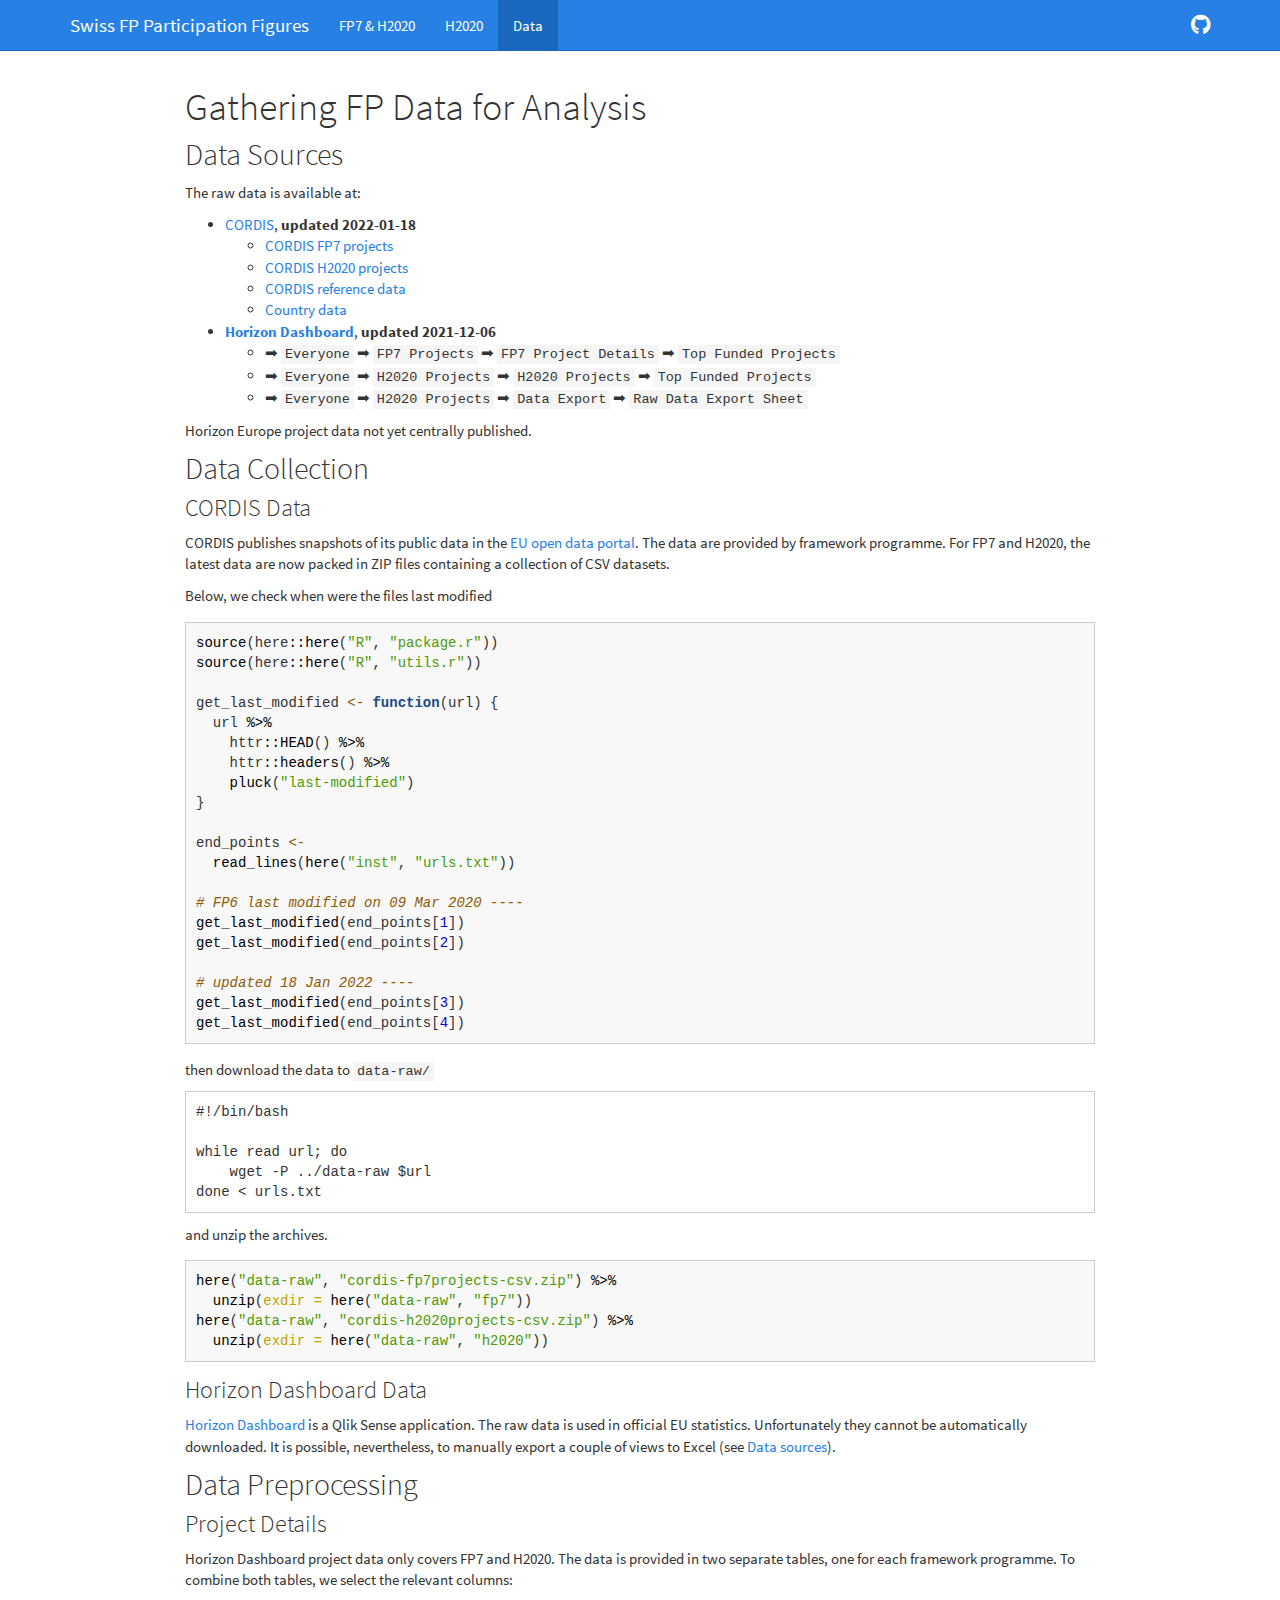
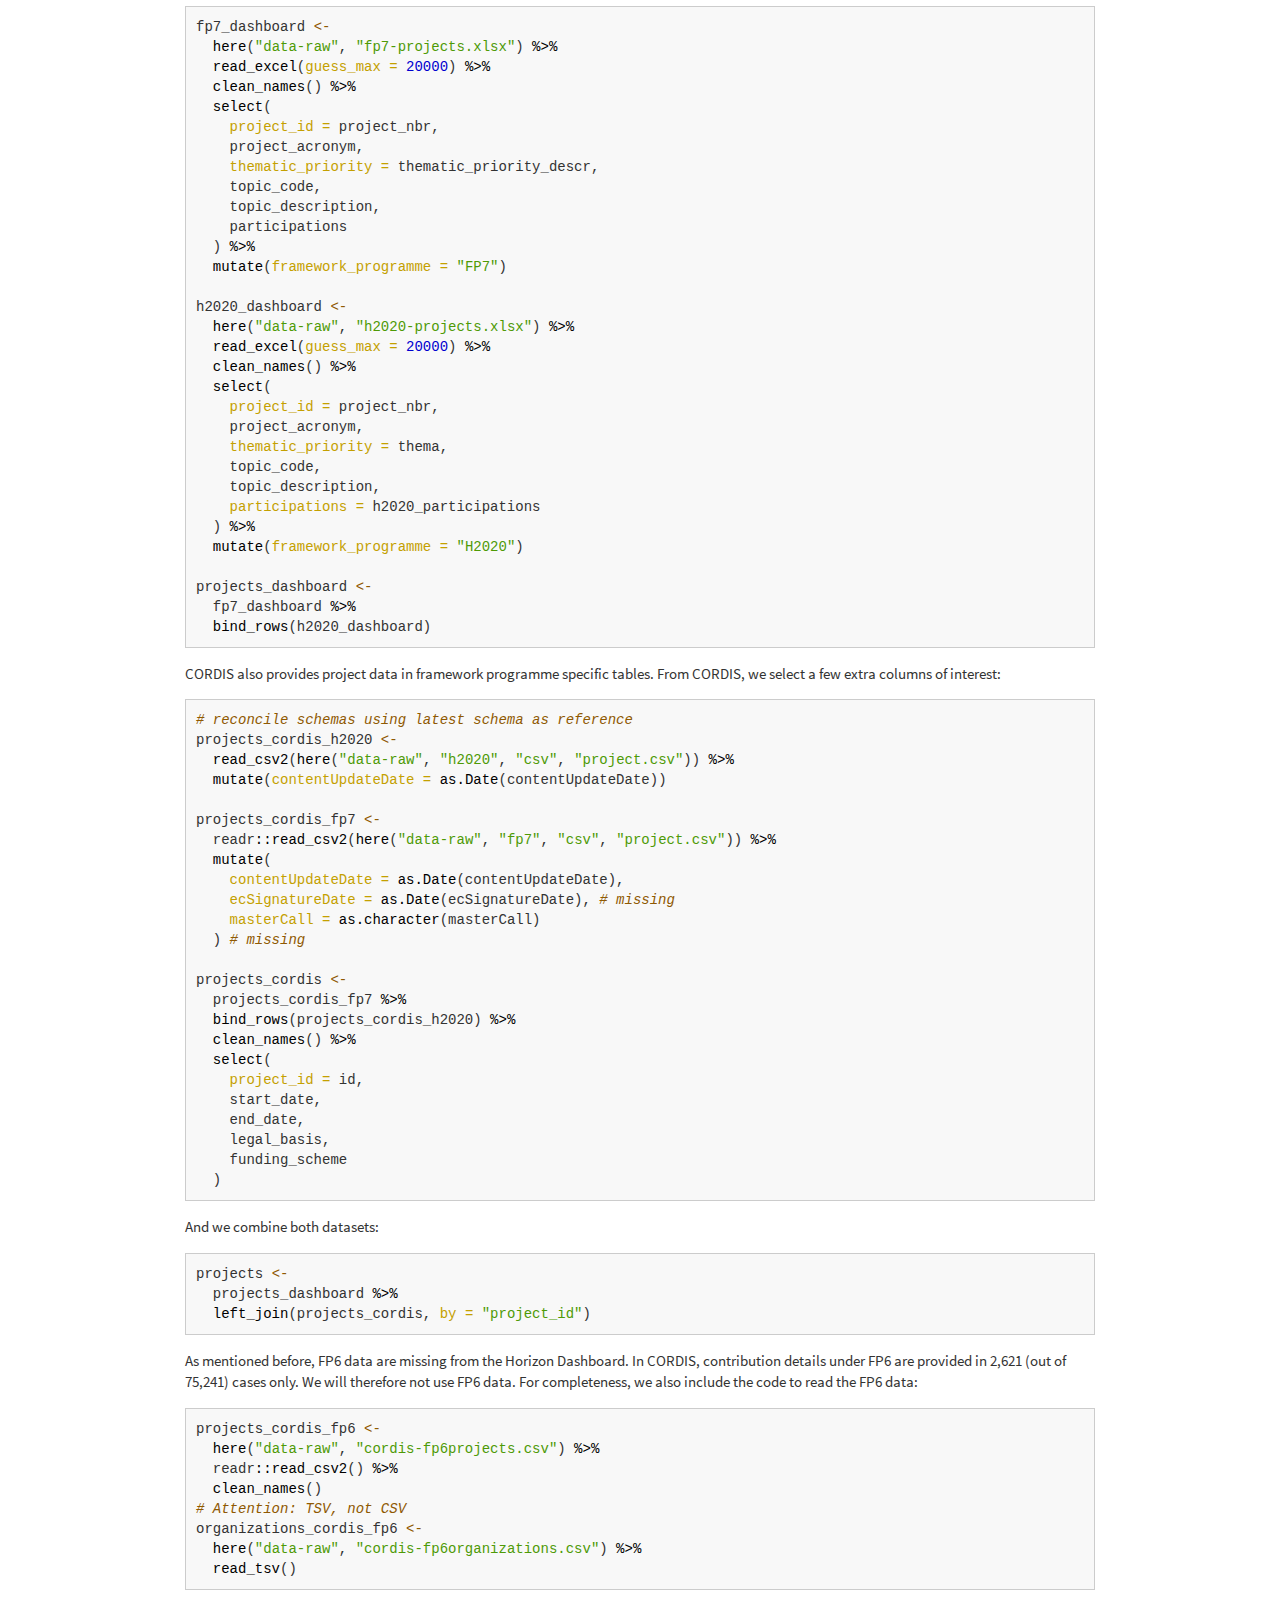
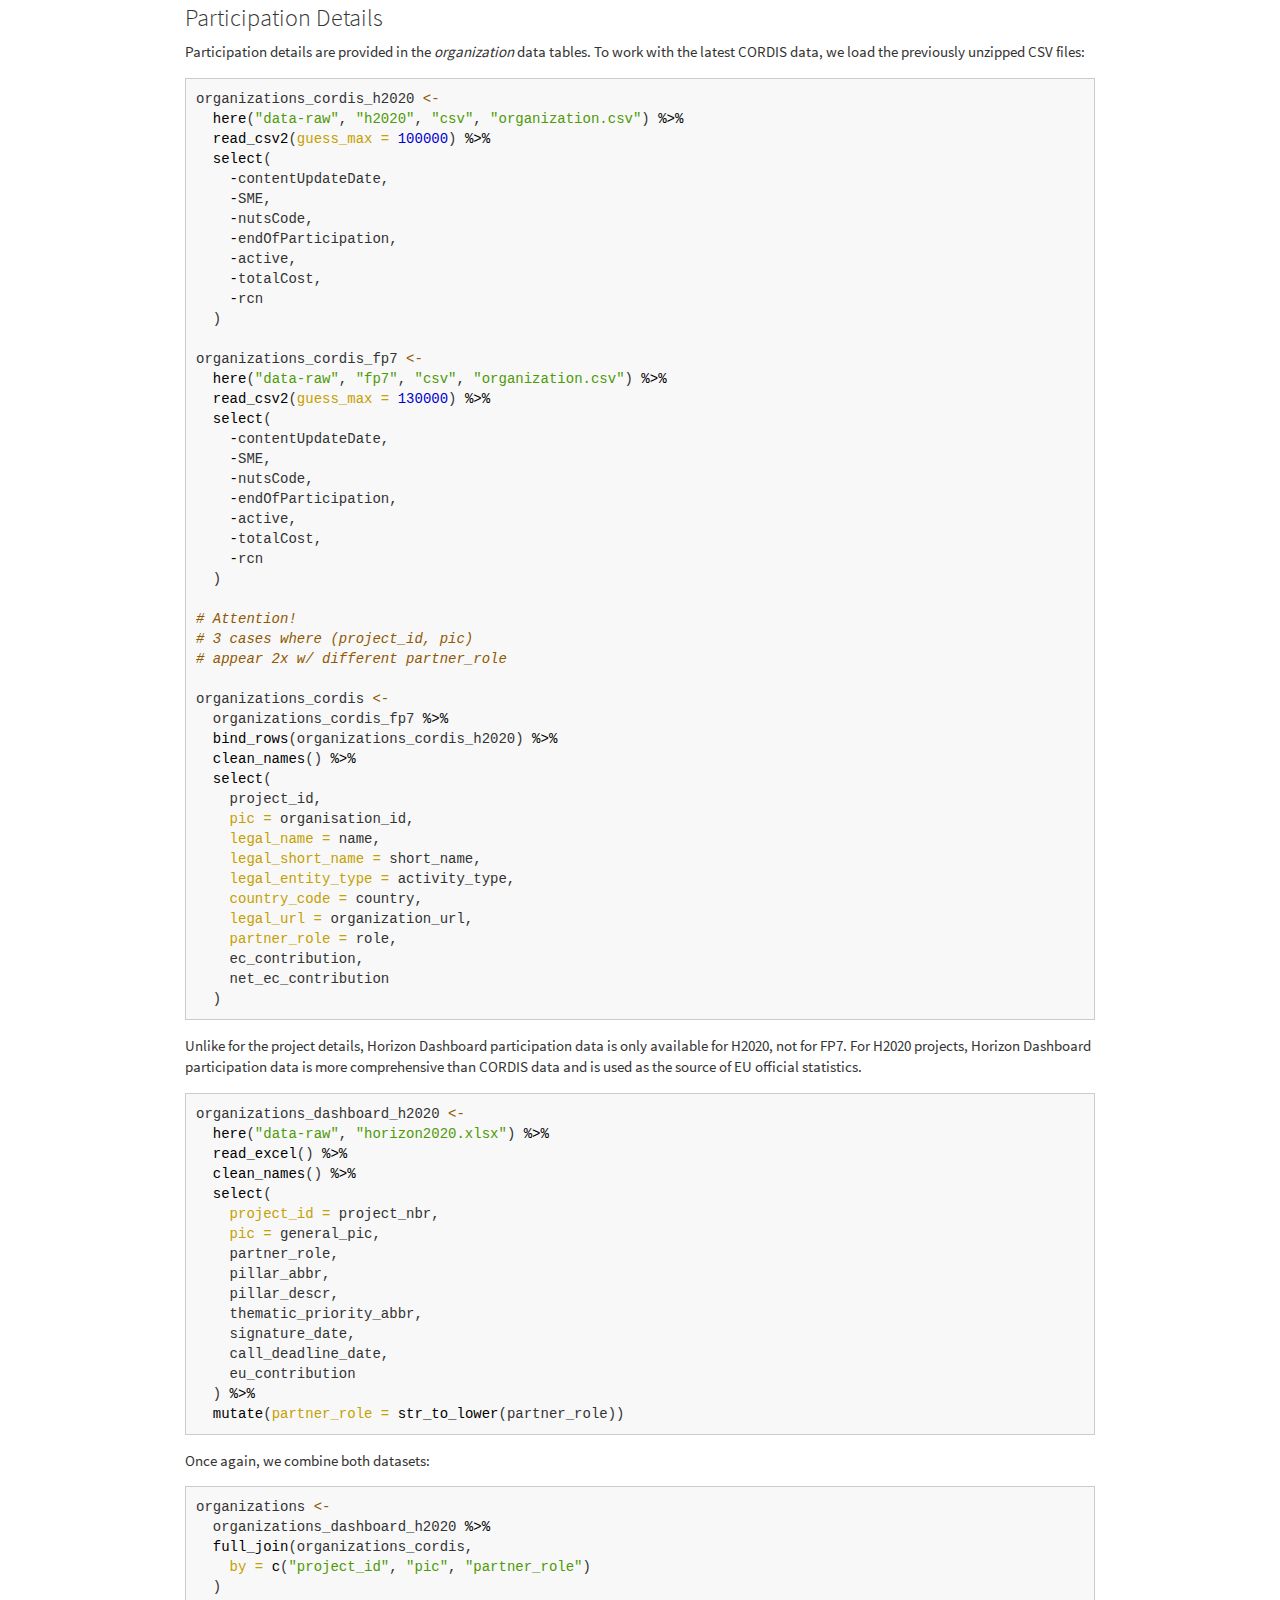
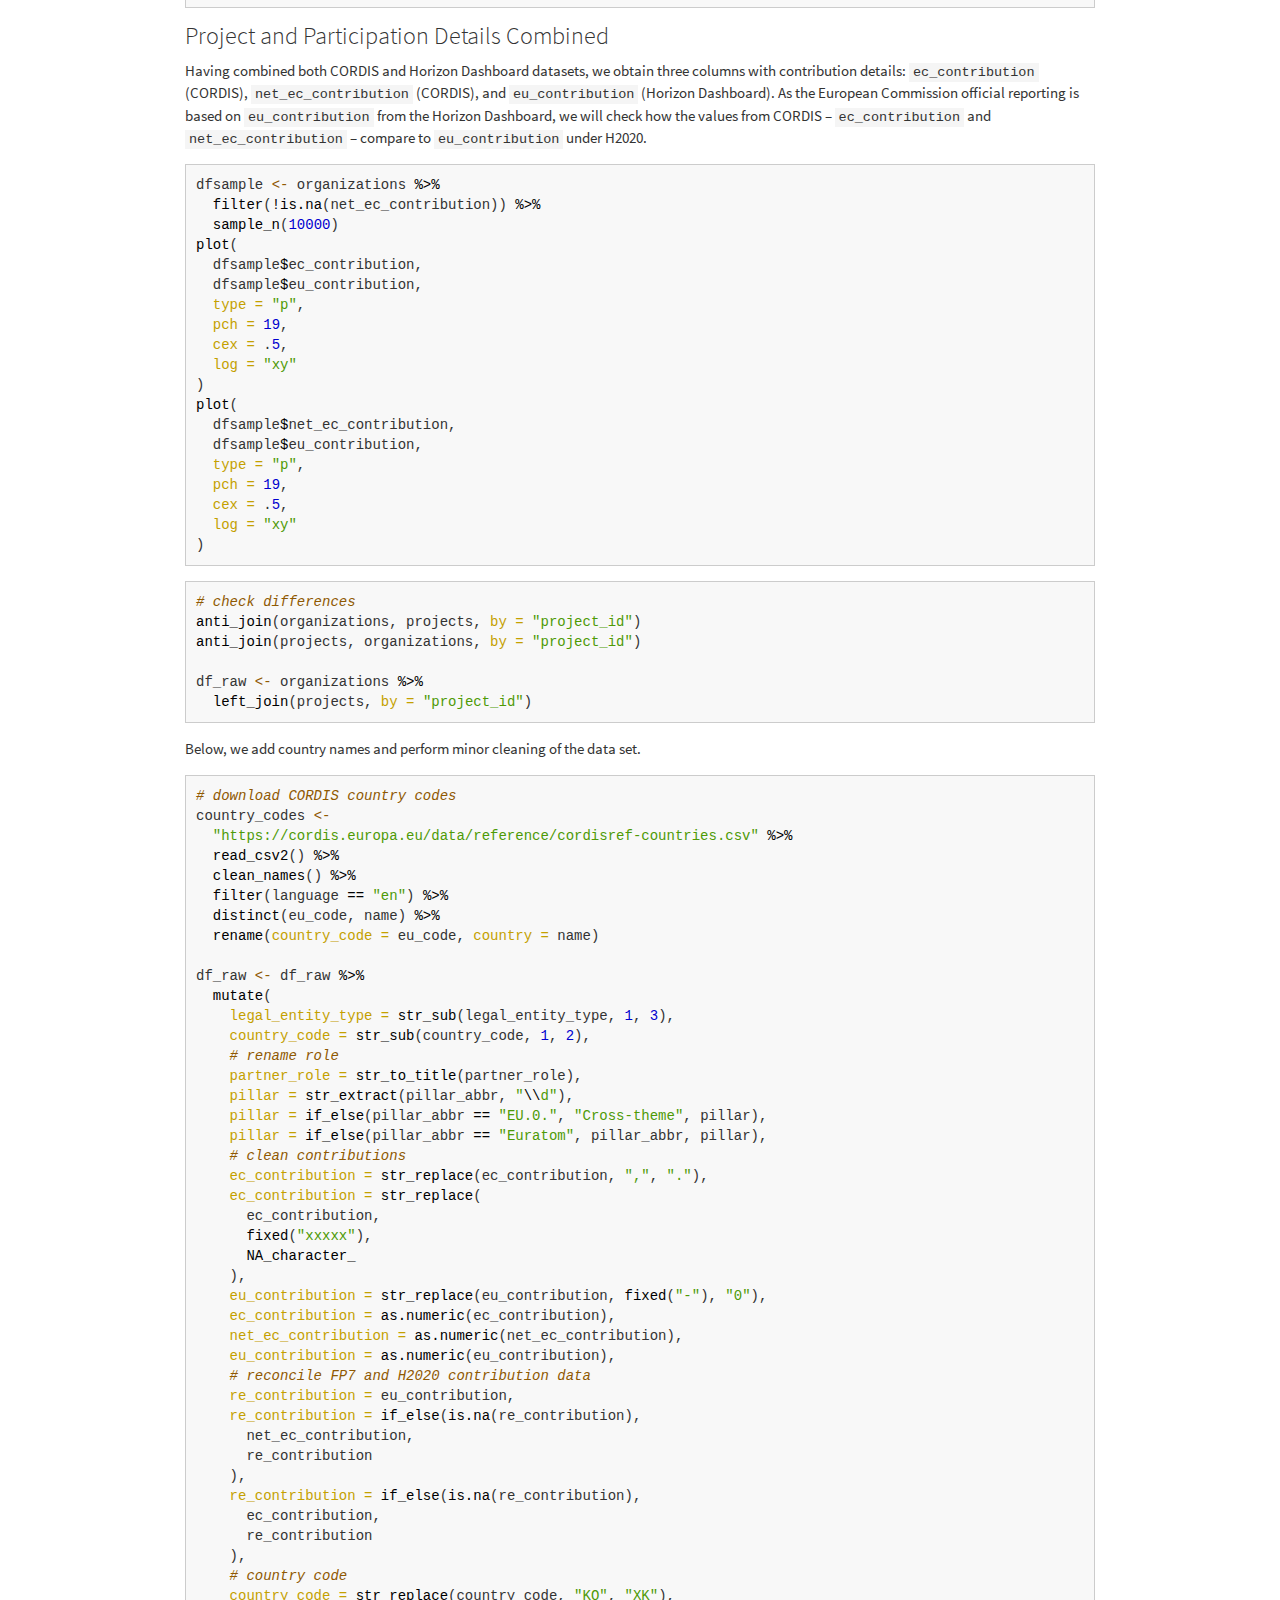
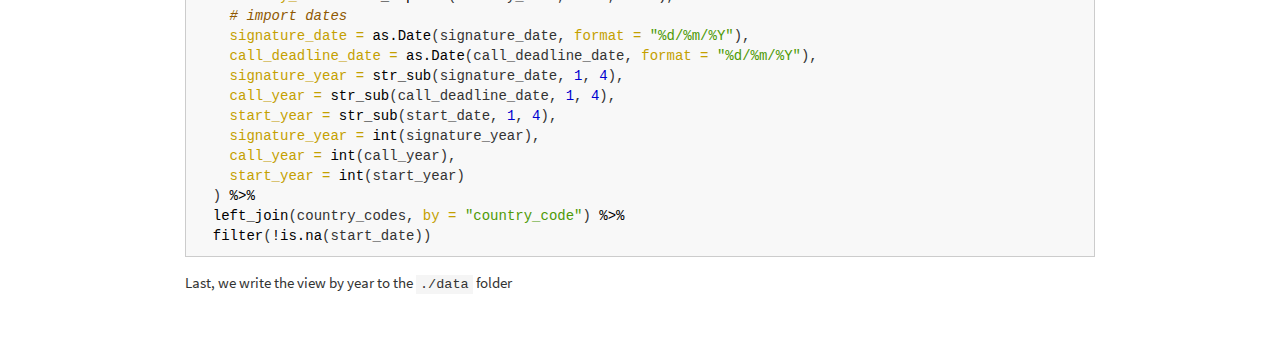
==== commit e2358945: "📝  Review data gathering" ====
--- a/docs/data-gathering.html
+++ b/docs/data-gathering.html
@@ -360,7 +360,8 @@
 <h2>Data Sources</h2>
 <p>The raw data is available at:</p>
 <ul>
-<li><a href="https://cordis.europa.eu/">CORDIS</a>
+<li><a href="https://cordis.europa.eu/">CORDIS</a>, <strong>updated
+2022-01-18</strong>
 <ul>
 <li><a
 href="https://data.europa.eu/data/datasets/cordisfp7projects">CORDIS FP7
@@ -368,37 +369,38 @@
 </li>
 <li><a
 href="https://data.europa.eu/data/datasets/cordish2020projects">CORDIS
-H2020 projects</a>, updated 2021-12-14</li>
+H2020 projects</a></li>
 <li><a href="https://data.europa.eu/data/datasets/cordisref-data">CORDIS
 reference data</a></li>
-<li><a href="">Country data</a></li>
+<li><a
+href="https://cordis.europa.eu/data/reference/cordisref-countries.csv">Country
+data</a></li>
 </ul></li>
 <li><a href="https://webgate.ec.europa.eu/dashboard"><strong>Horizon
-Dashboard</strong></a></li>
-<li><code>Everyone</code> ➡ <code>FP7 Projects</code> ➡
+Dashboard</strong></a>, <strong>updated 2021-12-06</strong>
+<ul>
+<li>➡ <code>Everyone</code> ➡ <code>FP7 Projects</code> ➡
 <code>FP7 Project Details</code> ➡
 <code>Top Funded Projects</code><br />
 </li>
-<li><code>Everyone</code> ➡ <code>H2020 Projects</code> ➡
+<li>➡ <code>Everyone</code> ➡ <code>H2020 Projects</code> ➡
 <code>H2020 Projects</code> ➡ <code>Top Funded Projects</code><br />
 </li>
-<li><code>Everyone</code> ➡ <code>H2020 Projects</code> ➡
-<code>Data Export</code> ➡ <code>Raw Data Export Sheet</code>, updated
-2021-12-06</li>
+<li>➡ <code>Everyone</code> ➡ <code>H2020 Projects</code> ➡
+<code>Data Export</code> ➡ <code>Raw Data Export Sheet</code></li>
+</ul></li>
 </ul>
 <p>Horizon Europe project data not yet centrally published.</p>
 </div>
-<div id="collecting-cordis-data" class="section level2">
-<h2>Collecting CORDIS Data</h2>
+<div id="data-collection" class="section level2">
+<h2>Data Collection</h2>
+<div id="cordis-data" class="section level3">
+<h3>CORDIS Data</h3>
 <p>CORDIS publishes snapshots of its public data in the <a
 href="https://data.europa.eu">EU open data portal</a>. The data are
 provided by framework programme. For FP7 and H2020, the latest data are
-now packed in ZIP files containing a collection of CSV datasets. We can
-see the details of how to download them using the R programming
-language. We use the following libraries:</p>
-<p>Below, we generate the links for both projects and organisations,
-from which we can download the datasets. First, we check when were the
-files last modified.</p>
+now packed in ZIP files containing a collection of CSV datasets.</p>
+<p>Below, we check when were the files last modified</p>
 <div class="sourceCode" id="cb1"><pre class="sourceCode r"><code class="sourceCode r"><span id="cb1-1"><a href="#cb1-1" aria-hidden="true" tabindex="-1"></a><span class="fu">source</span>(here<span class="sc">::</span><span class="fu">here</span>(<span class="st">&quot;R&quot;</span>, <span class="st">&quot;package.r&quot;</span>))</span>
 <span id="cb1-2"><a href="#cb1-2" aria-hidden="true" tabindex="-1"></a><span class="fu">source</span>(here<span class="sc">::</span><span class="fu">here</span>(<span class="st">&quot;R&quot;</span>, <span class="st">&quot;utils.r&quot;</span>))</span>
 <span id="cb1-3"><a href="#cb1-3" aria-hidden="true" tabindex="-1"></a></span>
@@ -409,228 +411,199 @@
 <span id="cb1-8"><a href="#cb1-8" aria-hidden="true" tabindex="-1"></a>    <span class="fu">pluck</span>(<span class="st">&quot;last-modified&quot;</span>)</span>
 <span id="cb1-9"><a href="#cb1-9" aria-hidden="true" tabindex="-1"></a>}</span>
 <span id="cb1-10"><a href="#cb1-10" aria-hidden="true" tabindex="-1"></a></span>
-<span id="cb1-11"><a href="#cb1-11" aria-hidden="true" tabindex="-1"></a>fp6_base_url <span class="ot">&lt;-</span> <span class="st">&quot;https://cordis.europa.eu/data/FP6/&quot;</span></span>
-<span id="cb1-12"><a href="#cb1-12" aria-hidden="true" tabindex="-1"></a>cordis_base_url <span class="ot">&lt;-</span> <span class="st">&quot;https://cordis.europa.eu/data/&quot;</span></span>
+<span id="cb1-11"><a href="#cb1-11" aria-hidden="true" tabindex="-1"></a>end_points <span class="ot">&lt;-</span></span>
+<span id="cb1-12"><a href="#cb1-12" aria-hidden="true" tabindex="-1"></a>  <span class="fu">read_lines</span>(<span class="fu">here</span>(<span class="st">&quot;inst&quot;</span>, <span class="st">&quot;urls.txt&quot;</span>))</span>
 <span id="cb1-13"><a href="#cb1-13" aria-hidden="true" tabindex="-1"></a></span>
-<span id="cb1-14"><a href="#cb1-14" aria-hidden="true" tabindex="-1"></a>end_points <span class="ot">&lt;-</span></span>
-<span id="cb1-15"><a href="#cb1-15" aria-hidden="true" tabindex="-1"></a>  <span class="fu">expand_grid</span>(<span class="fu">c</span>(<span class="st">&quot;fp6&quot;</span>, <span class="st">&quot;fp7&quot;</span>, <span class="st">&quot;h2020&quot;</span>), <span class="fu">c</span>(<span class="st">&quot;projects&quot;</span>, <span class="st">&quot;organizations&quot;</span>)) <span class="sc">%&gt;%</span></span>
-<span id="cb1-16"><a href="#cb1-16" aria-hidden="true" tabindex="-1"></a>  <span class="fu">setNames</span>(<span class="fu">c</span>(<span class="st">&quot;programme&quot;</span>, <span class="st">&quot;dataset&quot;</span>)) <span class="sc">%&gt;%</span></span>
-<span id="cb1-17"><a href="#cb1-17" aria-hidden="true" tabindex="-1"></a>  <span class="fu">mutate</span>(<span class="at">dataset_name =</span> <span class="fu">sprintf</span>(<span class="st">&quot;cordis-%s%s.csv&quot;</span>, programme, dataset)) <span class="sc">%&gt;%</span></span>
-<span id="cb1-18"><a href="#cb1-18" aria-hidden="true" tabindex="-1"></a>  <span class="fu">pull</span>(dataset_name)</span>
-<span id="cb1-19"><a href="#cb1-19" aria-hidden="true" tabindex="-1"></a></span>
-<span id="cb1-20"><a href="#cb1-20" aria-hidden="true" tabindex="-1"></a><span class="co"># FP6 last modified on 09 Mar 2020 ----</span></span>
-<span id="cb1-21"><a href="#cb1-21" aria-hidden="true" tabindex="-1"></a><span class="fu">glue</span>(<span class="st">&quot;{fp6_base_url}{end_points[1]}&quot;</span>) <span class="sc">%&gt;%</span></span>
-<span id="cb1-22"><a href="#cb1-22" aria-hidden="true" tabindex="-1"></a>  <span class="fu">get_last_modified</span>()</span>
-<span id="cb1-23"><a href="#cb1-23" aria-hidden="true" tabindex="-1"></a><span class="fu">glue</span>(<span class="st">&quot;{fp6_base_url}{end_points[2]}&quot;</span>) <span class="sc">%&gt;%</span></span>
-<span id="cb1-24"><a href="#cb1-24" aria-hidden="true" tabindex="-1"></a>  <span class="fu">get_last_modified</span>()</span>
-<span id="cb1-25"><a href="#cb1-25" aria-hidden="true" tabindex="-1"></a></span>
-<span id="cb1-26"><a href="#cb1-26" aria-hidden="true" tabindex="-1"></a><span class="co"># updated 17 Aug 2021 ----</span></span>
-<span id="cb1-27"><a href="#cb1-27" aria-hidden="true" tabindex="-1"></a><span class="fu">glue</span>(<span class="st">&quot;{cordis_base_url}{end_points[3]}&quot;</span>) <span class="sc">%&gt;%</span></span>
-<span id="cb1-28"><a href="#cb1-28" aria-hidden="true" tabindex="-1"></a>  <span class="fu">get_last_modified</span>()</span>
-<span id="cb1-29"><a href="#cb1-29" aria-hidden="true" tabindex="-1"></a><span class="fu">glue</span>(<span class="st">&quot;{cordis_base_url}{end_points[4]}&quot;</span>) <span class="sc">%&gt;%</span></span>
-<span id="cb1-30"><a href="#cb1-30" aria-hidden="true" tabindex="-1"></a>  <span class="fu">get_last_modified</span>()</span>
-<span id="cb1-31"><a href="#cb1-31" aria-hidden="true" tabindex="-1"></a><span class="fu">glue</span>(<span class="st">&quot;{cordis_base_url}{end_points[5]}&quot;</span>) <span class="sc">%&gt;%</span></span>
-<span id="cb1-32"><a href="#cb1-32" aria-hidden="true" tabindex="-1"></a>  <span class="fu">get_last_modified</span>()</span>
-<span id="cb1-33"><a href="#cb1-33" aria-hidden="true" tabindex="-1"></a><span class="fu">glue</span>(<span class="st">&quot;{cordis_base_url}{end_points[6]}&quot;</span>) <span class="sc">%&gt;%</span></span>
-<span id="cb1-34"><a href="#cb1-34" aria-hidden="true" tabindex="-1"></a>  <span class="fu">get_last_modified</span>()</span>
-<span id="cb1-35"><a href="#cb1-35" aria-hidden="true" tabindex="-1"></a></span>
-<span id="cb1-36"><a href="#cb1-36" aria-hidden="true" tabindex="-1"></a><span class="co"># updated 18 Jan 2022 ----</span></span>
-<span id="cb1-37"><a href="#cb1-37" aria-hidden="true" tabindex="-1"></a><span class="fu">glue</span>(<span class="st">&quot;{cordis_base_url}cordis-fp7projects-csv.zip&quot;</span>) <span class="sc">%&gt;%</span></span>
-<span id="cb1-38"><a href="#cb1-38" aria-hidden="true" tabindex="-1"></a>  <span class="fu">get_last_modified</span>()</span>
-<span id="cb1-39"><a href="#cb1-39" aria-hidden="true" tabindex="-1"></a><span class="fu">glue</span>(<span class="st">&quot;{cordis_base_url}cordis-h2020projects-csv.zip&quot;</span>) <span class="sc">%&gt;%</span></span>
-<span id="cb1-40"><a href="#cb1-40" aria-hidden="true" tabindex="-1"></a>  <span class="fu">get_last_modified</span>()</span></code></pre></div>
-<p>Then, we download the data to the <code>data-raw</code> folder and
-unzip the archives:</p>
-<div class="sourceCode" id="cb2"><pre class="sourceCode r"><code class="sourceCode r"><span id="cb2-1"><a href="#cb2-1" aria-hidden="true" tabindex="-1"></a><span class="co"># </span><span class="al">TODO</span><span class="co">: download with bash script</span></span>
-<span id="cb2-2"><a href="#cb2-2" aria-hidden="true" tabindex="-1"></a></span>
-<span id="cb2-3"><a href="#cb2-3" aria-hidden="true" tabindex="-1"></a><span class="fu">glue</span>(<span class="st">&quot;{fp6_base_url}{end_points[1]}&quot;</span>) <span class="sc">%&gt;%</span></span>
-<span id="cb2-4"><a href="#cb2-4" aria-hidden="true" tabindex="-1"></a>  <span class="fu">download.file</span>(<span class="fu">here</span>(<span class="st">&quot;data-raw&quot;</span>, end_points[<span class="dv">1</span>]))</span>
-<span id="cb2-5"><a href="#cb2-5" aria-hidden="true" tabindex="-1"></a><span class="fu">glue</span>(<span class="st">&quot;{fp6_base_url}{end_points[2]}&quot;</span>) <span class="sc">%&gt;%</span></span>
-<span id="cb2-6"><a href="#cb2-6" aria-hidden="true" tabindex="-1"></a>  <span class="fu">download.file</span>(<span class="fu">here</span>(<span class="st">&quot;data-raw&quot;</span>, end_points[<span class="dv">2</span>]))</span>
-<span id="cb2-7"><a href="#cb2-7" aria-hidden="true" tabindex="-1"></a><span class="fu">glue</span>(<span class="st">&quot;{cordis_base_url}{end_points[3]}&quot;</span>) <span class="sc">%&gt;%</span></span>
-<span id="cb2-8"><a href="#cb2-8" aria-hidden="true" tabindex="-1"></a>  <span class="fu">download.file</span>(<span class="fu">here</span>(<span class="st">&quot;data-raw&quot;</span>, end_points[<span class="dv">3</span>]))</span>
-<span id="cb2-9"><a href="#cb2-9" aria-hidden="true" tabindex="-1"></a><span class="fu">glue</span>(<span class="st">&quot;{cordis_base_url}{end_points[4]}&quot;</span>) <span class="sc">%&gt;%</span></span>
-<span id="cb2-10"><a href="#cb2-10" aria-hidden="true" tabindex="-1"></a>  <span class="fu">download.file</span>(<span class="fu">here</span>(<span class="st">&quot;data-raw&quot;</span>, end_points[<span class="dv">4</span>]))</span>
-<span id="cb2-11"><a href="#cb2-11" aria-hidden="true" tabindex="-1"></a><span class="fu">glue</span>(<span class="st">&quot;{cordis_base_url}{end_points[5]}&quot;</span>) <span class="sc">%&gt;%</span></span>
-<span id="cb2-12"><a href="#cb2-12" aria-hidden="true" tabindex="-1"></a>  <span class="fu">download.file</span>(<span class="fu">here</span>(<span class="st">&quot;data-raw&quot;</span>, end_points[<span class="dv">5</span>]))</span>
-<span id="cb2-13"><a href="#cb2-13" aria-hidden="true" tabindex="-1"></a><span class="fu">glue</span>(<span class="st">&quot;{cordis_base_url}{end_points[6]}&quot;</span>) <span class="sc">%&gt;%</span></span>
-<span id="cb2-14"><a href="#cb2-14" aria-hidden="true" tabindex="-1"></a>  <span class="fu">download.file</span>(<span class="fu">here</span>(<span class="st">&quot;data-raw&quot;</span>, end_points[<span class="dv">6</span>]))</span>
-<span id="cb2-15"><a href="#cb2-15" aria-hidden="true" tabindex="-1"></a></span>
-<span id="cb2-16"><a href="#cb2-16" aria-hidden="true" tabindex="-1"></a><span class="fu">glue</span>(<span class="st">&quot;{cordis_base_url}cordis-fp7projects-csv.zip&quot;</span>) <span class="sc">%&gt;%</span></span>
-<span id="cb2-17"><a href="#cb2-17" aria-hidden="true" tabindex="-1"></a>  <span class="fu">download.file</span>(<span class="fu">here</span>(<span class="st">&quot;data-raw&quot;</span>, <span class="st">&quot;cordis-fp7projects-csv.zip&quot;</span>))</span>
-<span id="cb2-18"><a href="#cb2-18" aria-hidden="true" tabindex="-1"></a><span class="fu">glue</span>(<span class="st">&quot;{cordis_base_url}cordis-h2020projects-csv.zip&quot;</span>) <span class="sc">%&gt;%</span></span>
-<span id="cb2-19"><a href="#cb2-19" aria-hidden="true" tabindex="-1"></a>  <span class="fu">download.file</span>(<span class="fu">here</span>(<span class="st">&quot;data-raw&quot;</span>, <span class="st">&quot;cordis-h2020projects-csv.zip&quot;</span>))</span>
-<span id="cb2-20"><a href="#cb2-20" aria-hidden="true" tabindex="-1"></a></span>
-<span id="cb2-21"><a href="#cb2-21" aria-hidden="true" tabindex="-1"></a><span class="fu">here</span>(<span class="st">&quot;data-raw&quot;</span>, <span class="st">&quot;cordis-fp7projects-csv.zip&quot;</span>) <span class="sc">%&gt;%</span></span>
-<span id="cb2-22"><a href="#cb2-22" aria-hidden="true" tabindex="-1"></a>  <span class="fu">unzip</span>(<span class="at">exdir =</span> <span class="fu">here</span>(<span class="st">&quot;data-raw&quot;</span>, <span class="st">&quot;fp7&quot;</span>))</span>
-<span id="cb2-23"><a href="#cb2-23" aria-hidden="true" tabindex="-1"></a><span class="fu">here</span>(<span class="st">&quot;data-raw&quot;</span>, <span class="st">&quot;cordis-h2020projects-csv.zip&quot;</span>) <span class="sc">%&gt;%</span></span>
-<span id="cb2-24"><a href="#cb2-24" aria-hidden="true" tabindex="-1"></a>  <span class="fu">unzip</span>(<span class="at">exdir =</span> <span class="fu">here</span>(<span class="st">&quot;data-raw&quot;</span>, <span class="st">&quot;h2020&quot;</span>))</span></code></pre></div>
-</div>
-<div id="collecting-dashboard-data" class="section level2">
-<h2>Collecting Dashboard Data</h2>
-<p>The Horizon Dashboard is a Qlik Sense application. The raw data
-cannot be automatically downloead but users can nevertheless export it
-manually to Excel (see <a href="#data-sources">Data Sources</a>).</p>
-<div id="gathering-project-data" class="section level3">
-<h3>Gathering Project Data</h3>
+<span id="cb1-14"><a href="#cb1-14" aria-hidden="true" tabindex="-1"></a><span class="co"># FP6 last modified on 09 Mar 2020 ----</span></span>
+<span id="cb1-15"><a href="#cb1-15" aria-hidden="true" tabindex="-1"></a><span class="fu">get_last_modified</span>(end_points[<span class="dv">1</span>])</span>
+<span id="cb1-16"><a href="#cb1-16" aria-hidden="true" tabindex="-1"></a><span class="fu">get_last_modified</span>(end_points[<span class="dv">2</span>])</span>
+<span id="cb1-17"><a href="#cb1-17" aria-hidden="true" tabindex="-1"></a></span>
+<span id="cb1-18"><a href="#cb1-18" aria-hidden="true" tabindex="-1"></a><span class="co"># updated 18 Jan 2022 ----</span></span>
+<span id="cb1-19"><a href="#cb1-19" aria-hidden="true" tabindex="-1"></a><span class="fu">get_last_modified</span>(end_points[<span class="dv">3</span>])</span>
+<span id="cb1-20"><a href="#cb1-20" aria-hidden="true" tabindex="-1"></a><span class="fu">get_last_modified</span>(end_points[<span class="dv">4</span>])</span></code></pre></div>
+<p>then download the data to <code>data-raw/</code></p>
+<pre><code>#!/bin/bash
+
+while read url; do
+    wget -P ../data-raw $url
+done &lt; urls.txt</code></pre>
+<p>and unzip the archives.</p>
+<div class="sourceCode" id="cb3"><pre class="sourceCode r"><code class="sourceCode r"><span id="cb3-1"><a href="#cb3-1" aria-hidden="true" tabindex="-1"></a><span class="fu">here</span>(<span class="st">&quot;data-raw&quot;</span>, <span class="st">&quot;cordis-fp7projects-csv.zip&quot;</span>) <span class="sc">%&gt;%</span></span>
+<span id="cb3-2"><a href="#cb3-2" aria-hidden="true" tabindex="-1"></a>  <span class="fu">unzip</span>(<span class="at">exdir =</span> <span class="fu">here</span>(<span class="st">&quot;data-raw&quot;</span>, <span class="st">&quot;fp7&quot;</span>))</span>
+<span id="cb3-3"><a href="#cb3-3" aria-hidden="true" tabindex="-1"></a><span class="fu">here</span>(<span class="st">&quot;data-raw&quot;</span>, <span class="st">&quot;cordis-h2020projects-csv.zip&quot;</span>) <span class="sc">%&gt;%</span></span>
+<span id="cb3-4"><a href="#cb3-4" aria-hidden="true" tabindex="-1"></a>  <span class="fu">unzip</span>(<span class="at">exdir =</span> <span class="fu">here</span>(<span class="st">&quot;data-raw&quot;</span>, <span class="st">&quot;h2020&quot;</span>))</span></code></pre></div>
+</div>
+<div id="horizon-dashboard-data" class="section level3">
+<h3>Horizon Dashboard Data</h3>
+<p><a href="https://webgate.ec.europa.eu/dashboard">Horizon
+Dashboard</a> is a Qlik Sense application. The raw data is used in
+official EU statistics. Unfortunately they cannot be automatically
+downloaded. It is possible, nevertheless, to manually export a couple of
+views to Excel (see <a href="#data-sources">Data sources</a>).</p>
+</div>
+</div>
+<div id="data-preprocessing" class="section level2">
+<h2>Data Preprocessing</h2>
+<div id="project-details" class="section level3">
+<h3>Project Details</h3>
 <p>Horizon Dashboard project data only covers FP7 and H2020. The data is
 provided in two separate tables, one for each framework programme. To
 combine both tables, we select the relevant columns:</p>
-<div class="sourceCode" id="cb3"><pre class="sourceCode r"><code class="sourceCode r"><span id="cb3-1"><a href="#cb3-1" aria-hidden="true" tabindex="-1"></a>fp7_dashboard <span class="ot">&lt;-</span></span>
-<span id="cb3-2"><a href="#cb3-2" aria-hidden="true" tabindex="-1"></a>  <span class="fu">here</span>(<span class="st">&quot;data-raw&quot;</span>, <span class="st">&quot;fp7-projects.xlsx&quot;</span>) <span class="sc">%&gt;%</span></span>
-<span id="cb3-3"><a href="#cb3-3" aria-hidden="true" tabindex="-1"></a>  <span class="fu">read_excel</span>(<span class="at">guess_max =</span> <span class="dv">20000</span>) <span class="sc">%&gt;%</span></span>
-<span id="cb3-4"><a href="#cb3-4" aria-hidden="true" tabindex="-1"></a>  <span class="fu">clean_names</span>() <span class="sc">%&gt;%</span></span>
-<span id="cb3-5"><a href="#cb3-5" aria-hidden="true" tabindex="-1"></a>  <span class="fu">select</span>(</span>
-<span id="cb3-6"><a href="#cb3-6" aria-hidden="true" tabindex="-1"></a>    <span class="at">project_id =</span> project_nbr,</span>
-<span id="cb3-7"><a href="#cb3-7" aria-hidden="true" tabindex="-1"></a>    project_acronym,</span>
-<span id="cb3-8"><a href="#cb3-8" aria-hidden="true" tabindex="-1"></a>    <span class="at">thematic_priority =</span> thematic_priority_descr,</span>
-<span id="cb3-9"><a href="#cb3-9" aria-hidden="true" tabindex="-1"></a>    topic_code,</span>
-<span id="cb3-10"><a href="#cb3-10" aria-hidden="true" tabindex="-1"></a>    topic_description,</span>
-<span id="cb3-11"><a href="#cb3-11" aria-hidden="true" tabindex="-1"></a>    participations</span>
-<span id="cb3-12"><a href="#cb3-12" aria-hidden="true" tabindex="-1"></a>  ) <span class="sc">%&gt;%</span></span>
-<span id="cb3-13"><a href="#cb3-13" aria-hidden="true" tabindex="-1"></a>  <span class="fu">mutate</span>(<span class="at">framework_programme =</span> <span class="st">&quot;FP7&quot;</span>)</span>
-<span id="cb3-14"><a href="#cb3-14" aria-hidden="true" tabindex="-1"></a></span>
-<span id="cb3-15"><a href="#cb3-15" aria-hidden="true" tabindex="-1"></a>h2020_dashboard <span class="ot">&lt;-</span></span>
-<span id="cb3-16"><a href="#cb3-16" aria-hidden="true" tabindex="-1"></a>  <span class="fu">here</span>(<span class="st">&quot;data-raw&quot;</span>, <span class="st">&quot;h2020-projects.xlsx&quot;</span>) <span class="sc">%&gt;%</span></span>
-<span id="cb3-17"><a href="#cb3-17" aria-hidden="true" tabindex="-1"></a>  <span class="fu">read_excel</span>(<span class="at">guess_max =</span> <span class="dv">20000</span>) <span class="sc">%&gt;%</span></span>
-<span id="cb3-18"><a href="#cb3-18" aria-hidden="true" tabindex="-1"></a>  <span class="fu">clean_names</span>() <span class="sc">%&gt;%</span></span>
-<span id="cb3-19"><a href="#cb3-19" aria-hidden="true" tabindex="-1"></a>  <span class="fu">select</span>(</span>
-<span id="cb3-20"><a href="#cb3-20" aria-hidden="true" tabindex="-1"></a>    <span class="at">project_id =</span> project_nbr,</span>
-<span id="cb3-21"><a href="#cb3-21" aria-hidden="true" tabindex="-1"></a>    project_acronym,</span>
-<span id="cb3-22"><a href="#cb3-22" aria-hidden="true" tabindex="-1"></a>    <span class="at">thematic_priority =</span> thema,</span>
-<span id="cb3-23"><a href="#cb3-23" aria-hidden="true" tabindex="-1"></a>    topic_code,</span>
-<span id="cb3-24"><a href="#cb3-24" aria-hidden="true" tabindex="-1"></a>    topic_description,</span>
-<span id="cb3-25"><a href="#cb3-25" aria-hidden="true" tabindex="-1"></a>    <span class="at">participations =</span> h2020_participations</span>
-<span id="cb3-26"><a href="#cb3-26" aria-hidden="true" tabindex="-1"></a>  ) <span class="sc">%&gt;%</span></span>
-<span id="cb3-27"><a href="#cb3-27" aria-hidden="true" tabindex="-1"></a>  <span class="fu">mutate</span>(<span class="at">framework_programme =</span> <span class="st">&quot;H2020&quot;</span>)</span>
-<span id="cb3-28"><a href="#cb3-28" aria-hidden="true" tabindex="-1"></a></span>
-<span id="cb3-29"><a href="#cb3-29" aria-hidden="true" tabindex="-1"></a>projects_dashboard <span class="ot">&lt;-</span></span>
-<span id="cb3-30"><a href="#cb3-30" aria-hidden="true" tabindex="-1"></a>  fp7_dashboard <span class="sc">%&gt;%</span></span>
-<span id="cb3-31"><a href="#cb3-31" aria-hidden="true" tabindex="-1"></a>  <span class="fu">bind_rows</span>(h2020_dashboard)</span></code></pre></div>
+<div class="sourceCode" id="cb4"><pre class="sourceCode r"><code class="sourceCode r"><span id="cb4-1"><a href="#cb4-1" aria-hidden="true" tabindex="-1"></a>fp7_dashboard <span class="ot">&lt;-</span></span>
+<span id="cb4-2"><a href="#cb4-2" aria-hidden="true" tabindex="-1"></a>  <span class="fu">here</span>(<span class="st">&quot;data-raw&quot;</span>, <span class="st">&quot;fp7-projects.xlsx&quot;</span>) <span class="sc">%&gt;%</span></span>
+<span id="cb4-3"><a href="#cb4-3" aria-hidden="true" tabindex="-1"></a>  <span class="fu">read_excel</span>(<span class="at">guess_max =</span> <span class="dv">20000</span>) <span class="sc">%&gt;%</span></span>
+<span id="cb4-4"><a href="#cb4-4" aria-hidden="true" tabindex="-1"></a>  <span class="fu">clean_names</span>() <span class="sc">%&gt;%</span></span>
+<span id="cb4-5"><a href="#cb4-5" aria-hidden="true" tabindex="-1"></a>  <span class="fu">select</span>(</span>
+<span id="cb4-6"><a href="#cb4-6" aria-hidden="true" tabindex="-1"></a>    <span class="at">project_id =</span> project_nbr,</span>
+<span id="cb4-7"><a href="#cb4-7" aria-hidden="true" tabindex="-1"></a>    project_acronym,</span>
+<span id="cb4-8"><a href="#cb4-8" aria-hidden="true" tabindex="-1"></a>    <span class="at">thematic_priority =</span> thematic_priority_descr,</span>
+<span id="cb4-9"><a href="#cb4-9" aria-hidden="true" tabindex="-1"></a>    topic_code,</span>
+<span id="cb4-10"><a href="#cb4-10" aria-hidden="true" tabindex="-1"></a>    topic_description,</span>
+<span id="cb4-11"><a href="#cb4-11" aria-hidden="true" tabindex="-1"></a>    participations</span>
+<span id="cb4-12"><a href="#cb4-12" aria-hidden="true" tabindex="-1"></a>  ) <span class="sc">%&gt;%</span></span>
+<span id="cb4-13"><a href="#cb4-13" aria-hidden="true" tabindex="-1"></a>  <span class="fu">mutate</span>(<span class="at">framework_programme =</span> <span class="st">&quot;FP7&quot;</span>)</span>
+<span id="cb4-14"><a href="#cb4-14" aria-hidden="true" tabindex="-1"></a></span>
+<span id="cb4-15"><a href="#cb4-15" aria-hidden="true" tabindex="-1"></a>h2020_dashboard <span class="ot">&lt;-</span></span>
+<span id="cb4-16"><a href="#cb4-16" aria-hidden="true" tabindex="-1"></a>  <span class="fu">here</span>(<span class="st">&quot;data-raw&quot;</span>, <span class="st">&quot;h2020-projects.xlsx&quot;</span>) <span class="sc">%&gt;%</span></span>
+<span id="cb4-17"><a href="#cb4-17" aria-hidden="true" tabindex="-1"></a>  <span class="fu">read_excel</span>(<span class="at">guess_max =</span> <span class="dv">20000</span>) <span class="sc">%&gt;%</span></span>
+<span id="cb4-18"><a href="#cb4-18" aria-hidden="true" tabindex="-1"></a>  <span class="fu">clean_names</span>() <span class="sc">%&gt;%</span></span>
+<span id="cb4-19"><a href="#cb4-19" aria-hidden="true" tabindex="-1"></a>  <span class="fu">select</span>(</span>
+<span id="cb4-20"><a href="#cb4-20" aria-hidden="true" tabindex="-1"></a>    <span class="at">project_id =</span> project_nbr,</span>
+<span id="cb4-21"><a href="#cb4-21" aria-hidden="true" tabindex="-1"></a>    project_acronym,</span>
+<span id="cb4-22"><a href="#cb4-22" aria-hidden="true" tabindex="-1"></a>    <span class="at">thematic_priority =</span> thema,</span>
+<span id="cb4-23"><a href="#cb4-23" aria-hidden="true" tabindex="-1"></a>    topic_code,</span>
+<span id="cb4-24"><a href="#cb4-24" aria-hidden="true" tabindex="-1"></a>    topic_description,</span>
+<span id="cb4-25"><a href="#cb4-25" aria-hidden="true" tabindex="-1"></a>    <span class="at">participations =</span> h2020_participations</span>
+<span id="cb4-26"><a href="#cb4-26" aria-hidden="true" tabindex="-1"></a>  ) <span class="sc">%&gt;%</span></span>
+<span id="cb4-27"><a href="#cb4-27" aria-hidden="true" tabindex="-1"></a>  <span class="fu">mutate</span>(<span class="at">framework_programme =</span> <span class="st">&quot;H2020&quot;</span>)</span>
+<span id="cb4-28"><a href="#cb4-28" aria-hidden="true" tabindex="-1"></a></span>
+<span id="cb4-29"><a href="#cb4-29" aria-hidden="true" tabindex="-1"></a>projects_dashboard <span class="ot">&lt;-</span></span>
+<span id="cb4-30"><a href="#cb4-30" aria-hidden="true" tabindex="-1"></a>  fp7_dashboard <span class="sc">%&gt;%</span></span>
+<span id="cb4-31"><a href="#cb4-31" aria-hidden="true" tabindex="-1"></a>  <span class="fu">bind_rows</span>(h2020_dashboard)</span></code></pre></div>
 <p>CORDIS also provides project data in framework programme specific
 tables. From CORDIS, we select a few extra columns of interest:</p>
-<div class="sourceCode" id="cb4"><pre class="sourceCode r"><code class="sourceCode r"><span id="cb4-1"><a href="#cb4-1" aria-hidden="true" tabindex="-1"></a><span class="co"># reconcile schemas using latest schema as reference</span></span>
-<span id="cb4-2"><a href="#cb4-2" aria-hidden="true" tabindex="-1"></a>projects_cordis_h2020 <span class="ot">&lt;-</span></span>
-<span id="cb4-3"><a href="#cb4-3" aria-hidden="true" tabindex="-1"></a>  <span class="fu">read_csv2</span>(<span class="fu">here</span>(<span class="st">&quot;data-raw&quot;</span>, <span class="st">&quot;h2020&quot;</span>, <span class="st">&quot;csv&quot;</span>, <span class="st">&quot;project.csv&quot;</span>)) <span class="sc">%&gt;%</span></span>
-<span id="cb4-4"><a href="#cb4-4" aria-hidden="true" tabindex="-1"></a>  <span class="fu">mutate</span>(<span class="at">contentUpdateDate =</span> <span class="fu">as.Date</span>(contentUpdateDate))</span>
-<span id="cb4-5"><a href="#cb4-5" aria-hidden="true" tabindex="-1"></a></span>
-<span id="cb4-6"><a href="#cb4-6" aria-hidden="true" tabindex="-1"></a>projects_cordis_fp7 <span class="ot">&lt;-</span></span>
-<span id="cb4-7"><a href="#cb4-7" aria-hidden="true" tabindex="-1"></a>  readr<span class="sc">::</span><span class="fu">read_csv2</span>(<span class="fu">here</span>(<span class="st">&quot;data-raw&quot;</span>, <span class="st">&quot;fp7&quot;</span>, <span class="st">&quot;csv&quot;</span>, <span class="st">&quot;project.csv&quot;</span>)) <span class="sc">%&gt;%</span></span>
-<span id="cb4-8"><a href="#cb4-8" aria-hidden="true" tabindex="-1"></a>  <span class="fu">mutate</span>(</span>
-<span id="cb4-9"><a href="#cb4-9" aria-hidden="true" tabindex="-1"></a>    <span class="at">contentUpdateDate =</span> <span class="fu">as.Date</span>(contentUpdateDate),</span>
-<span id="cb4-10"><a href="#cb4-10" aria-hidden="true" tabindex="-1"></a>    <span class="at">ecSignatureDate =</span> <span class="fu">as.Date</span>(ecSignatureDate), <span class="co"># missing</span></span>
-<span id="cb4-11"><a href="#cb4-11" aria-hidden="true" tabindex="-1"></a>    <span class="at">masterCall =</span> <span class="fu">as.character</span>(masterCall)</span>
-<span id="cb4-12"><a href="#cb4-12" aria-hidden="true" tabindex="-1"></a>  ) <span class="co"># missing</span></span>
-<span id="cb4-13"><a href="#cb4-13" aria-hidden="true" tabindex="-1"></a></span>
-<span id="cb4-14"><a href="#cb4-14" aria-hidden="true" tabindex="-1"></a>projects_cordis <span class="ot">&lt;-</span></span>
-<span id="cb4-15"><a href="#cb4-15" aria-hidden="true" tabindex="-1"></a>  projects_cordis_fp7 <span class="sc">%&gt;%</span></span>
-<span id="cb4-16"><a href="#cb4-16" aria-hidden="true" tabindex="-1"></a>  <span class="fu">bind_rows</span>(projects_cordis_h2020) <span class="sc">%&gt;%</span></span>
-<span id="cb4-17"><a href="#cb4-17" aria-hidden="true" tabindex="-1"></a>  <span class="fu">clean_names</span>() <span class="sc">%&gt;%</span></span>
-<span id="cb4-18"><a href="#cb4-18" aria-hidden="true" tabindex="-1"></a>  <span class="fu">select</span>(</span>
-<span id="cb4-19"><a href="#cb4-19" aria-hidden="true" tabindex="-1"></a>    <span class="at">project_id =</span> id,</span>
-<span id="cb4-20"><a href="#cb4-20" aria-hidden="true" tabindex="-1"></a>    start_date,</span>
-<span id="cb4-21"><a href="#cb4-21" aria-hidden="true" tabindex="-1"></a>    end_date,</span>
-<span id="cb4-22"><a href="#cb4-22" aria-hidden="true" tabindex="-1"></a>    legal_basis,</span>
-<span id="cb4-23"><a href="#cb4-23" aria-hidden="true" tabindex="-1"></a>    funding_scheme</span>
-<span id="cb4-24"><a href="#cb4-24" aria-hidden="true" tabindex="-1"></a>  )</span></code></pre></div>
+<div class="sourceCode" id="cb5"><pre class="sourceCode r"><code class="sourceCode r"><span id="cb5-1"><a href="#cb5-1" aria-hidden="true" tabindex="-1"></a><span class="co"># reconcile schemas using latest schema as reference</span></span>
+<span id="cb5-2"><a href="#cb5-2" aria-hidden="true" tabindex="-1"></a>projects_cordis_h2020 <span class="ot">&lt;-</span></span>
+<span id="cb5-3"><a href="#cb5-3" aria-hidden="true" tabindex="-1"></a>  <span class="fu">read_csv2</span>(<span class="fu">here</span>(<span class="st">&quot;data-raw&quot;</span>, <span class="st">&quot;h2020&quot;</span>, <span class="st">&quot;csv&quot;</span>, <span class="st">&quot;project.csv&quot;</span>)) <span class="sc">%&gt;%</span></span>
+<span id="cb5-4"><a href="#cb5-4" aria-hidden="true" tabindex="-1"></a>  <span class="fu">mutate</span>(<span class="at">contentUpdateDate =</span> <span class="fu">as.Date</span>(contentUpdateDate))</span>
+<span id="cb5-5"><a href="#cb5-5" aria-hidden="true" tabindex="-1"></a></span>
+<span id="cb5-6"><a href="#cb5-6" aria-hidden="true" tabindex="-1"></a>projects_cordis_fp7 <span class="ot">&lt;-</span></span>
+<span id="cb5-7"><a href="#cb5-7" aria-hidden="true" tabindex="-1"></a>  readr<span class="sc">::</span><span class="fu">read_csv2</span>(<span class="fu">here</span>(<span class="st">&quot;data-raw&quot;</span>, <span class="st">&quot;fp7&quot;</span>, <span class="st">&quot;csv&quot;</span>, <span class="st">&quot;project.csv&quot;</span>)) <span class="sc">%&gt;%</span></span>
+<span id="cb5-8"><a href="#cb5-8" aria-hidden="true" tabindex="-1"></a>  <span class="fu">mutate</span>(</span>
+<span id="cb5-9"><a href="#cb5-9" aria-hidden="true" tabindex="-1"></a>    <span class="at">contentUpdateDate =</span> <span class="fu">as.Date</span>(contentUpdateDate),</span>
+<span id="cb5-10"><a href="#cb5-10" aria-hidden="true" tabindex="-1"></a>    <span class="at">ecSignatureDate =</span> <span class="fu">as.Date</span>(ecSignatureDate), <span class="co"># missing</span></span>
+<span id="cb5-11"><a href="#cb5-11" aria-hidden="true" tabindex="-1"></a>    <span class="at">masterCall =</span> <span class="fu">as.character</span>(masterCall)</span>
+<span id="cb5-12"><a href="#cb5-12" aria-hidden="true" tabindex="-1"></a>  ) <span class="co"># missing</span></span>
+<span id="cb5-13"><a href="#cb5-13" aria-hidden="true" tabindex="-1"></a></span>
+<span id="cb5-14"><a href="#cb5-14" aria-hidden="true" tabindex="-1"></a>projects_cordis <span class="ot">&lt;-</span></span>
+<span id="cb5-15"><a href="#cb5-15" aria-hidden="true" tabindex="-1"></a>  projects_cordis_fp7 <span class="sc">%&gt;%</span></span>
+<span id="cb5-16"><a href="#cb5-16" aria-hidden="true" tabindex="-1"></a>  <span class="fu">bind_rows</span>(projects_cordis_h2020) <span class="sc">%&gt;%</span></span>
+<span id="cb5-17"><a href="#cb5-17" aria-hidden="true" tabindex="-1"></a>  <span class="fu">clean_names</span>() <span class="sc">%&gt;%</span></span>
+<span id="cb5-18"><a href="#cb5-18" aria-hidden="true" tabindex="-1"></a>  <span class="fu">select</span>(</span>
+<span id="cb5-19"><a href="#cb5-19" aria-hidden="true" tabindex="-1"></a>    <span class="at">project_id =</span> id,</span>
+<span id="cb5-20"><a href="#cb5-20" aria-hidden="true" tabindex="-1"></a>    start_date,</span>
+<span id="cb5-21"><a href="#cb5-21" aria-hidden="true" tabindex="-1"></a>    end_date,</span>
+<span id="cb5-22"><a href="#cb5-22" aria-hidden="true" tabindex="-1"></a>    legal_basis,</span>
+<span id="cb5-23"><a href="#cb5-23" aria-hidden="true" tabindex="-1"></a>    funding_scheme</span>
+<span id="cb5-24"><a href="#cb5-24" aria-hidden="true" tabindex="-1"></a>  )</span></code></pre></div>
 <p>And we combine both datasets:</p>
-<div class="sourceCode" id="cb5"><pre class="sourceCode r"><code class="sourceCode r"><span id="cb5-1"><a href="#cb5-1" aria-hidden="true" tabindex="-1"></a>projects <span class="ot">&lt;-</span></span>
-<span id="cb5-2"><a href="#cb5-2" aria-hidden="true" tabindex="-1"></a>  projects_dashboard <span class="sc">%&gt;%</span></span>
-<span id="cb5-3"><a href="#cb5-3" aria-hidden="true" tabindex="-1"></a>  <span class="fu">left_join</span>(projects_cordis, <span class="at">by =</span> <span class="st">&quot;project_id&quot;</span>)</span></code></pre></div>
+<div class="sourceCode" id="cb6"><pre class="sourceCode r"><code class="sourceCode r"><span id="cb6-1"><a href="#cb6-1" aria-hidden="true" tabindex="-1"></a>projects <span class="ot">&lt;-</span></span>
+<span id="cb6-2"><a href="#cb6-2" aria-hidden="true" tabindex="-1"></a>  projects_dashboard <span class="sc">%&gt;%</span></span>
+<span id="cb6-3"><a href="#cb6-3" aria-hidden="true" tabindex="-1"></a>  <span class="fu">left_join</span>(projects_cordis, <span class="at">by =</span> <span class="st">&quot;project_id&quot;</span>)</span></code></pre></div>
 <p>As mentioned before, FP6 data are missing from the Horizon Dashboard.
 In CORDIS, contribution details under FP6 are provided in 2,621 (out of
 75,241) cases only. We will therefore not use FP6 data. For
 completeness, we also include the code to read the FP6 data:</p>
-<div class="sourceCode" id="cb6"><pre class="sourceCode r"><code class="sourceCode r"><span id="cb6-1"><a href="#cb6-1" aria-hidden="true" tabindex="-1"></a>projects_cordis_fp6 <span class="ot">&lt;-</span></span>
-<span id="cb6-2"><a href="#cb6-2" aria-hidden="true" tabindex="-1"></a>  <span class="fu">here</span>(<span class="st">&quot;data-raw&quot;</span>, <span class="st">&quot;cordis-fp6projects.csv&quot;</span>) <span class="sc">%&gt;%</span></span>
-<span id="cb6-3"><a href="#cb6-3" aria-hidden="true" tabindex="-1"></a>  readr<span class="sc">::</span><span class="fu">read_csv2</span>() <span class="sc">%&gt;%</span></span>
-<span id="cb6-4"><a href="#cb6-4" aria-hidden="true" tabindex="-1"></a>  <span class="fu">clean_names</span>()</span>
-<span id="cb6-5"><a href="#cb6-5" aria-hidden="true" tabindex="-1"></a><span class="co"># Attention: TSV, not CSV</span></span>
-<span id="cb6-6"><a href="#cb6-6" aria-hidden="true" tabindex="-1"></a>organizations_cordis_fp6 <span class="ot">&lt;-</span></span>
-<span id="cb6-7"><a href="#cb6-7" aria-hidden="true" tabindex="-1"></a>  <span class="fu">here</span>(<span class="st">&quot;data-raw&quot;</span>, <span class="st">&quot;cordis-fp6organizations.csv&quot;</span>) <span class="sc">%&gt;%</span></span>
-<span id="cb6-8"><a href="#cb6-8" aria-hidden="true" tabindex="-1"></a>  <span class="fu">read_tsv</span>()</span></code></pre></div>
-</div>
-<div id="gathering-participations" class="section level3">
-<h3>Gathering Participations</h3>
+<div class="sourceCode" id="cb7"><pre class="sourceCode r"><code class="sourceCode r"><span id="cb7-1"><a href="#cb7-1" aria-hidden="true" tabindex="-1"></a>projects_cordis_fp6 <span class="ot">&lt;-</span></span>
+<span id="cb7-2"><a href="#cb7-2" aria-hidden="true" tabindex="-1"></a>  <span class="fu">here</span>(<span class="st">&quot;data-raw&quot;</span>, <span class="st">&quot;cordis-fp6projects.csv&quot;</span>) <span class="sc">%&gt;%</span></span>
+<span id="cb7-3"><a href="#cb7-3" aria-hidden="true" tabindex="-1"></a>  readr<span class="sc">::</span><span class="fu">read_csv2</span>() <span class="sc">%&gt;%</span></span>
+<span id="cb7-4"><a href="#cb7-4" aria-hidden="true" tabindex="-1"></a>  <span class="fu">clean_names</span>()</span>
+<span id="cb7-5"><a href="#cb7-5" aria-hidden="true" tabindex="-1"></a><span class="co"># Attention: TSV, not CSV</span></span>
+<span id="cb7-6"><a href="#cb7-6" aria-hidden="true" tabindex="-1"></a>organizations_cordis_fp6 <span class="ot">&lt;-</span></span>
+<span id="cb7-7"><a href="#cb7-7" aria-hidden="true" tabindex="-1"></a>  <span class="fu">here</span>(<span class="st">&quot;data-raw&quot;</span>, <span class="st">&quot;cordis-fp6organizations.csv&quot;</span>) <span class="sc">%&gt;%</span></span>
+<span id="cb7-8"><a href="#cb7-8" aria-hidden="true" tabindex="-1"></a>  <span class="fu">read_tsv</span>()</span></code></pre></div>
+</div>
+<div id="participation-details" class="section level3">
+<h3>Participation Details</h3>
 <p>Participation details are provided in the <em>organization</em> data
 tables. To work with the latest CORDIS data, we load the previously
 unzipped CSV files:</p>
-<div class="sourceCode" id="cb7"><pre class="sourceCode r"><code class="sourceCode r"><span id="cb7-1"><a href="#cb7-1" aria-hidden="true" tabindex="-1"></a>organizations_cordis_h2020 <span class="ot">&lt;-</span></span>
-<span id="cb7-2"><a href="#cb7-2" aria-hidden="true" tabindex="-1"></a>  <span class="fu">here</span>(<span class="st">&quot;data-raw&quot;</span>, <span class="st">&quot;h2020&quot;</span>, <span class="st">&quot;csv&quot;</span>, <span class="st">&quot;organization.csv&quot;</span>) <span class="sc">%&gt;%</span></span>
-<span id="cb7-3"><a href="#cb7-3" aria-hidden="true" tabindex="-1"></a>  <span class="fu">read_csv2</span>(<span class="at">guess_max =</span> <span class="dv">100000</span>) <span class="sc">%&gt;%</span></span>
-<span id="cb7-4"><a href="#cb7-4" aria-hidden="true" tabindex="-1"></a>  <span class="fu">select</span>(</span>
-<span id="cb7-5"><a href="#cb7-5" aria-hidden="true" tabindex="-1"></a>    <span class="sc">-</span>contentUpdateDate,</span>
-<span id="cb7-6"><a href="#cb7-6" aria-hidden="true" tabindex="-1"></a>    <span class="sc">-</span>SME,</span>
-<span id="cb7-7"><a href="#cb7-7" aria-hidden="true" tabindex="-1"></a>    <span class="sc">-</span>nutsCode,</span>
-<span id="cb7-8"><a href="#cb7-8" aria-hidden="true" tabindex="-1"></a>    <span class="sc">-</span>endOfParticipation,</span>
-<span id="cb7-9"><a href="#cb7-9" aria-hidden="true" tabindex="-1"></a>    <span class="sc">-</span>active,</span>
-<span id="cb7-10"><a href="#cb7-10" aria-hidden="true" tabindex="-1"></a>    <span class="sc">-</span>totalCost,</span>
-<span id="cb7-11"><a href="#cb7-11" aria-hidden="true" tabindex="-1"></a>    <span class="sc">-</span>rcn</span>
-<span id="cb7-12"><a href="#cb7-12" aria-hidden="true" tabindex="-1"></a>  )</span>
-<span id="cb7-13"><a href="#cb7-13" aria-hidden="true" tabindex="-1"></a></span>
-<span id="cb7-14"><a href="#cb7-14" aria-hidden="true" tabindex="-1"></a>organizations_cordis_fp7 <span class="ot">&lt;-</span></span>
-<span id="cb7-15"><a href="#cb7-15" aria-hidden="true" tabindex="-1"></a>  <span class="fu">here</span>(<span class="st">&quot;data-raw&quot;</span>, <span class="st">&quot;fp7&quot;</span>, <span class="st">&quot;csv&quot;</span>, <span class="st">&quot;organization.csv&quot;</span>) <span class="sc">%&gt;%</span></span>
-<span id="cb7-16"><a href="#cb7-16" aria-hidden="true" tabindex="-1"></a>  <span class="fu">read_csv2</span>(<span class="at">guess_max =</span> <span class="dv">130000</span>) <span class="sc">%&gt;%</span></span>
-<span id="cb7-17"><a href="#cb7-17" aria-hidden="true" tabindex="-1"></a>  <span class="fu">select</span>(</span>
-<span id="cb7-18"><a href="#cb7-18" aria-hidden="true" tabindex="-1"></a>    <span class="sc">-</span>contentUpdateDate,</span>
-<span id="cb7-19"><a href="#cb7-19" aria-hidden="true" tabindex="-1"></a>    <span class="sc">-</span>SME,</span>
-<span id="cb7-20"><a href="#cb7-20" aria-hidden="true" tabindex="-1"></a>    <span class="sc">-</span>nutsCode,</span>
-<span id="cb7-21"><a href="#cb7-21" aria-hidden="true" tabindex="-1"></a>    <span class="sc">-</span>endOfParticipation,</span>
-<span id="cb7-22"><a href="#cb7-22" aria-hidden="true" tabindex="-1"></a>    <span class="sc">-</span>active,</span>
-<span id="cb7-23"><a href="#cb7-23" aria-hidden="true" tabindex="-1"></a>    <span class="sc">-</span>totalCost,</span>
-<span id="cb7-24"><a href="#cb7-24" aria-hidden="true" tabindex="-1"></a>    <span class="sc">-</span>rcn</span>
-<span id="cb7-25"><a href="#cb7-25" aria-hidden="true" tabindex="-1"></a>  )</span>
-<span id="cb7-26"><a href="#cb7-26" aria-hidden="true" tabindex="-1"></a></span>
-<span id="cb7-27"><a href="#cb7-27" aria-hidden="true" tabindex="-1"></a><span class="co"># Attention!</span></span>
-<span id="cb7-28"><a href="#cb7-28" aria-hidden="true" tabindex="-1"></a><span class="co"># 3 cases where (project_id, pic)</span></span>
-<span id="cb7-29"><a href="#cb7-29" aria-hidden="true" tabindex="-1"></a><span class="co"># appear 2x w/ different partner_role</span></span>
-<span id="cb7-30"><a href="#cb7-30" aria-hidden="true" tabindex="-1"></a></span>
-<span id="cb7-31"><a href="#cb7-31" aria-hidden="true" tabindex="-1"></a>organizations_cordis <span class="ot">&lt;-</span></span>
-<span id="cb7-32"><a href="#cb7-32" aria-hidden="true" tabindex="-1"></a>  organizations_cordis_fp7 <span class="sc">%&gt;%</span></span>
-<span id="cb7-33"><a href="#cb7-33" aria-hidden="true" tabindex="-1"></a>  <span class="fu">bind_rows</span>(organizations_cordis_h2020) <span class="sc">%&gt;%</span></span>
-<span id="cb7-34"><a href="#cb7-34" aria-hidden="true" tabindex="-1"></a>  <span class="fu">clean_names</span>() <span class="sc">%&gt;%</span></span>
-<span id="cb7-35"><a href="#cb7-35" aria-hidden="true" tabindex="-1"></a>  <span class="fu">select</span>(</span>
-<span id="cb7-36"><a href="#cb7-36" aria-hidden="true" tabindex="-1"></a>    project_id,</span>
-<span id="cb7-37"><a href="#cb7-37" aria-hidden="true" tabindex="-1"></a>    <span class="at">pic =</span> organisation_id,</span>
-<span id="cb7-38"><a href="#cb7-38" aria-hidden="true" tabindex="-1"></a>    <span class="at">legal_name =</span> name,</span>
-<span id="cb7-39"><a href="#cb7-39" aria-hidden="true" tabindex="-1"></a>    <span class="at">legal_short_name =</span> short_name,</span>
-<span id="cb7-40"><a href="#cb7-40" aria-hidden="true" tabindex="-1"></a>    <span class="at">legal_entity_type =</span> activity_type,</span>
-<span id="cb7-41"><a href="#cb7-41" aria-hidden="true" tabindex="-1"></a>    <span class="at">country_code =</span> country,</span>
-<span id="cb7-42"><a href="#cb7-42" aria-hidden="true" tabindex="-1"></a>    <span class="at">legal_url =</span> organization_url,</span>
-<span id="cb7-43"><a href="#cb7-43" aria-hidden="true" tabindex="-1"></a>    <span class="at">partner_role =</span> role,</span>
-<span id="cb7-44"><a href="#cb7-44" aria-hidden="true" tabindex="-1"></a>    ec_contribution,</span>
-<span id="cb7-45"><a href="#cb7-45" aria-hidden="true" tabindex="-1"></a>    net_ec_contribution</span>
-<span id="cb7-46"><a href="#cb7-46" aria-hidden="true" tabindex="-1"></a>  )</span></code></pre></div>
-<p>Unlike for project data, Horizon Dashboard <em>organization</em> data
-is only available for H2020 and not for FP7. For H2020 projects, Horizon
-Dashboard <em>organization</em> data is more comprehensive than CORDIS
-data.</p>
-<div class="sourceCode" id="cb8"><pre class="sourceCode r"><code class="sourceCode r"><span id="cb8-1"><a href="#cb8-1" aria-hidden="true" tabindex="-1"></a>organizations_dashboard_h2020 <span class="ot">&lt;-</span></span>
-<span id="cb8-2"><a href="#cb8-2" aria-hidden="true" tabindex="-1"></a>  <span class="fu">here</span>(<span class="st">&quot;data-raw&quot;</span>, <span class="st">&quot;horizon2020.xlsx&quot;</span>) <span class="sc">%&gt;%</span></span>
-<span id="cb8-3"><a href="#cb8-3" aria-hidden="true" tabindex="-1"></a>  <span class="fu">read_excel</span>() <span class="sc">%&gt;%</span></span>
-<span id="cb8-4"><a href="#cb8-4" aria-hidden="true" tabindex="-1"></a>  <span class="fu">clean_names</span>() <span class="sc">%&gt;%</span></span>
-<span id="cb8-5"><a href="#cb8-5" aria-hidden="true" tabindex="-1"></a>  <span class="fu">select</span>(</span>
-<span id="cb8-6"><a href="#cb8-6" aria-hidden="true" tabindex="-1"></a>    <span class="at">project_id =</span> project_nbr,</span>
-<span id="cb8-7"><a href="#cb8-7" aria-hidden="true" tabindex="-1"></a>    <span class="at">pic =</span> general_pic,</span>
-<span id="cb8-8"><a href="#cb8-8" aria-hidden="true" tabindex="-1"></a>    partner_role,</span>
-<span id="cb8-9"><a href="#cb8-9" aria-hidden="true" tabindex="-1"></a>    pillar_abbr,</span>
-<span id="cb8-10"><a href="#cb8-10" aria-hidden="true" tabindex="-1"></a>    pillar_descr,</span>
-<span id="cb8-11"><a href="#cb8-11" aria-hidden="true" tabindex="-1"></a>    thematic_priority_abbr,</span>
-<span id="cb8-12"><a href="#cb8-12" aria-hidden="true" tabindex="-1"></a>    signature_date,</span>
-<span id="cb8-13"><a href="#cb8-13" aria-hidden="true" tabindex="-1"></a>    call_deadline_date,</span>
-<span id="cb8-14"><a href="#cb8-14" aria-hidden="true" tabindex="-1"></a>    eu_contribution</span>
-<span id="cb8-15"><a href="#cb8-15" aria-hidden="true" tabindex="-1"></a>  ) <span class="sc">%&gt;%</span></span>
-<span id="cb8-16"><a href="#cb8-16" aria-hidden="true" tabindex="-1"></a>  <span class="fu">mutate</span>(<span class="at">partner_role =</span> <span class="fu">str_to_lower</span>(partner_role))</span></code></pre></div>
+<div class="sourceCode" id="cb8"><pre class="sourceCode r"><code class="sourceCode r"><span id="cb8-1"><a href="#cb8-1" aria-hidden="true" tabindex="-1"></a>organizations_cordis_h2020 <span class="ot">&lt;-</span></span>
+<span id="cb8-2"><a href="#cb8-2" aria-hidden="true" tabindex="-1"></a>  <span class="fu">here</span>(<span class="st">&quot;data-raw&quot;</span>, <span class="st">&quot;h2020&quot;</span>, <span class="st">&quot;csv&quot;</span>, <span class="st">&quot;organization.csv&quot;</span>) <span class="sc">%&gt;%</span></span>
+<span id="cb8-3"><a href="#cb8-3" aria-hidden="true" tabindex="-1"></a>  <span class="fu">read_csv2</span>(<span class="at">guess_max =</span> <span class="dv">100000</span>) <span class="sc">%&gt;%</span></span>
+<span id="cb8-4"><a href="#cb8-4" aria-hidden="true" tabindex="-1"></a>  <span class="fu">select</span>(</span>
+<span id="cb8-5"><a href="#cb8-5" aria-hidden="true" tabindex="-1"></a>    <span class="sc">-</span>contentUpdateDate,</span>
+<span id="cb8-6"><a href="#cb8-6" aria-hidden="true" tabindex="-1"></a>    <span class="sc">-</span>SME,</span>
+<span id="cb8-7"><a href="#cb8-7" aria-hidden="true" tabindex="-1"></a>    <span class="sc">-</span>nutsCode,</span>
+<span id="cb8-8"><a href="#cb8-8" aria-hidden="true" tabindex="-1"></a>    <span class="sc">-</span>endOfParticipation,</span>
+<span id="cb8-9"><a href="#cb8-9" aria-hidden="true" tabindex="-1"></a>    <span class="sc">-</span>active,</span>
+<span id="cb8-10"><a href="#cb8-10" aria-hidden="true" tabindex="-1"></a>    <span class="sc">-</span>totalCost,</span>
+<span id="cb8-11"><a href="#cb8-11" aria-hidden="true" tabindex="-1"></a>    <span class="sc">-</span>rcn</span>
+<span id="cb8-12"><a href="#cb8-12" aria-hidden="true" tabindex="-1"></a>  )</span>
+<span id="cb8-13"><a href="#cb8-13" aria-hidden="true" tabindex="-1"></a></span>
+<span id="cb8-14"><a href="#cb8-14" aria-hidden="true" tabindex="-1"></a>organizations_cordis_fp7 <span class="ot">&lt;-</span></span>
+<span id="cb8-15"><a href="#cb8-15" aria-hidden="true" tabindex="-1"></a>  <span class="fu">here</span>(<span class="st">&quot;data-raw&quot;</span>, <span class="st">&quot;fp7&quot;</span>, <span class="st">&quot;csv&quot;</span>, <span class="st">&quot;organization.csv&quot;</span>) <span class="sc">%&gt;%</span></span>
+<span id="cb8-16"><a href="#cb8-16" aria-hidden="true" tabindex="-1"></a>  <span class="fu">read_csv2</span>(<span class="at">guess_max =</span> <span class="dv">130000</span>) <span class="sc">%&gt;%</span></span>
+<span id="cb8-17"><a href="#cb8-17" aria-hidden="true" tabindex="-1"></a>  <span class="fu">select</span>(</span>
+<span id="cb8-18"><a href="#cb8-18" aria-hidden="true" tabindex="-1"></a>    <span class="sc">-</span>contentUpdateDate,</span>
+<span id="cb8-19"><a href="#cb8-19" aria-hidden="true" tabindex="-1"></a>    <span class="sc">-</span>SME,</span>
+<span id="cb8-20"><a href="#cb8-20" aria-hidden="true" tabindex="-1"></a>    <span class="sc">-</span>nutsCode,</span>
+<span id="cb8-21"><a href="#cb8-21" aria-hidden="true" tabindex="-1"></a>    <span class="sc">-</span>endOfParticipation,</span>
+<span id="cb8-22"><a href="#cb8-22" aria-hidden="true" tabindex="-1"></a>    <span class="sc">-</span>active,</span>
+<span id="cb8-23"><a href="#cb8-23" aria-hidden="true" tabindex="-1"></a>    <span class="sc">-</span>totalCost,</span>
+<span id="cb8-24"><a href="#cb8-24" aria-hidden="true" tabindex="-1"></a>    <span class="sc">-</span>rcn</span>
+<span id="cb8-25"><a href="#cb8-25" aria-hidden="true" tabindex="-1"></a>  )</span>
+<span id="cb8-26"><a href="#cb8-26" aria-hidden="true" tabindex="-1"></a></span>
+<span id="cb8-27"><a href="#cb8-27" aria-hidden="true" tabindex="-1"></a><span class="co"># Attention!</span></span>
+<span id="cb8-28"><a href="#cb8-28" aria-hidden="true" tabindex="-1"></a><span class="co"># 3 cases where (project_id, pic)</span></span>
+<span id="cb8-29"><a href="#cb8-29" aria-hidden="true" tabindex="-1"></a><span class="co"># appear 2x w/ different partner_role</span></span>
+<span id="cb8-30"><a href="#cb8-30" aria-hidden="true" tabindex="-1"></a></span>
+<span id="cb8-31"><a href="#cb8-31" aria-hidden="true" tabindex="-1"></a>organizations_cordis <span class="ot">&lt;-</span></span>
+<span id="cb8-32"><a href="#cb8-32" aria-hidden="true" tabindex="-1"></a>  organizations_cordis_fp7 <span class="sc">%&gt;%</span></span>
+<span id="cb8-33"><a href="#cb8-33" aria-hidden="true" tabindex="-1"></a>  <span class="fu">bind_rows</span>(organizations_cordis_h2020) <span class="sc">%&gt;%</span></span>
+<span id="cb8-34"><a href="#cb8-34" aria-hidden="true" tabindex="-1"></a>  <span class="fu">clean_names</span>() <span class="sc">%&gt;%</span></span>
+<span id="cb8-35"><a href="#cb8-35" aria-hidden="true" tabindex="-1"></a>  <span class="fu">select</span>(</span>
+<span id="cb8-36"><a href="#cb8-36" aria-hidden="true" tabindex="-1"></a>    project_id,</span>
+<span id="cb8-37"><a href="#cb8-37" aria-hidden="true" tabindex="-1"></a>    <span class="at">pic =</span> organisation_id,</span>
+<span id="cb8-38"><a href="#cb8-38" aria-hidden="true" tabindex="-1"></a>    <span class="at">legal_name =</span> name,</span>
+<span id="cb8-39"><a href="#cb8-39" aria-hidden="true" tabindex="-1"></a>    <span class="at">legal_short_name =</span> short_name,</span>
+<span id="cb8-40"><a href="#cb8-40" aria-hidden="true" tabindex="-1"></a>    <span class="at">legal_entity_type =</span> activity_type,</span>
+<span id="cb8-41"><a href="#cb8-41" aria-hidden="true" tabindex="-1"></a>    <span class="at">country_code =</span> country,</span>
+<span id="cb8-42"><a href="#cb8-42" aria-hidden="true" tabindex="-1"></a>    <span class="at">legal_url =</span> organization_url,</span>
+<span id="cb8-43"><a href="#cb8-43" aria-hidden="true" tabindex="-1"></a>    <span class="at">partner_role =</span> role,</span>
+<span id="cb8-44"><a href="#cb8-44" aria-hidden="true" tabindex="-1"></a>    ec_contribution,</span>
+<span id="cb8-45"><a href="#cb8-45" aria-hidden="true" tabindex="-1"></a>    net_ec_contribution</span>
+<span id="cb8-46"><a href="#cb8-46" aria-hidden="true" tabindex="-1"></a>  )</span></code></pre></div>
+<p>Unlike for the project details, Horizon Dashboard participation data
+is only available for H2020, not for FP7. For H2020 projects, Horizon
+Dashboard participation data is more comprehensive than CORDIS data and
+is used as the source of EU official statistics.</p>
+<div class="sourceCode" id="cb9"><pre class="sourceCode r"><code class="sourceCode r"><span id="cb9-1"><a href="#cb9-1" aria-hidden="true" tabindex="-1"></a>organizations_dashboard_h2020 <span class="ot">&lt;-</span></span>
+<span id="cb9-2"><a href="#cb9-2" aria-hidden="true" tabindex="-1"></a>  <span class="fu">here</span>(<span class="st">&quot;data-raw&quot;</span>, <span class="st">&quot;horizon2020.xlsx&quot;</span>) <span class="sc">%&gt;%</span></span>
+<span id="cb9-3"><a href="#cb9-3" aria-hidden="true" tabindex="-1"></a>  <span class="fu">read_excel</span>() <span class="sc">%&gt;%</span></span>
+<span id="cb9-4"><a href="#cb9-4" aria-hidden="true" tabindex="-1"></a>  <span class="fu">clean_names</span>() <span class="sc">%&gt;%</span></span>
+<span id="cb9-5"><a href="#cb9-5" aria-hidden="true" tabindex="-1"></a>  <span class="fu">select</span>(</span>
+<span id="cb9-6"><a href="#cb9-6" aria-hidden="true" tabindex="-1"></a>    <span class="at">project_id =</span> project_nbr,</span>
+<span id="cb9-7"><a href="#cb9-7" aria-hidden="true" tabindex="-1"></a>    <span class="at">pic =</span> general_pic,</span>
+<span id="cb9-8"><a href="#cb9-8" aria-hidden="true" tabindex="-1"></a>    partner_role,</span>
+<span id="cb9-9"><a href="#cb9-9" aria-hidden="true" tabindex="-1"></a>    pillar_abbr,</span>
+<span id="cb9-10"><a href="#cb9-10" aria-hidden="true" tabindex="-1"></a>    pillar_descr,</span>
+<span id="cb9-11"><a href="#cb9-11" aria-hidden="true" tabindex="-1"></a>    thematic_priority_abbr,</span>
+<span id="cb9-12"><a href="#cb9-12" aria-hidden="true" tabindex="-1"></a>    signature_date,</span>
+<span id="cb9-13"><a href="#cb9-13" aria-hidden="true" tabindex="-1"></a>    call_deadline_date,</span>
+<span id="cb9-14"><a href="#cb9-14" aria-hidden="true" tabindex="-1"></a>    eu_contribution</span>
+<span id="cb9-15"><a href="#cb9-15" aria-hidden="true" tabindex="-1"></a>  ) <span class="sc">%&gt;%</span></span>
+<span id="cb9-16"><a href="#cb9-16" aria-hidden="true" tabindex="-1"></a>  <span class="fu">mutate</span>(<span class="at">partner_role =</span> <span class="fu">str_to_lower</span>(partner_role))</span></code></pre></div>
 <p>Once again, we combine both datasets:</p>
-<div class="sourceCode" id="cb9"><pre class="sourceCode r"><code class="sourceCode r"><span id="cb9-1"><a href="#cb9-1" aria-hidden="true" tabindex="-1"></a>organizations <span class="ot">&lt;-</span></span>
-<span id="cb9-2"><a href="#cb9-2" aria-hidden="true" tabindex="-1"></a>  organizations_dashboard_h2020 <span class="sc">%&gt;%</span></span>
-<span id="cb9-3"><a href="#cb9-3" aria-hidden="true" tabindex="-1"></a>  <span class="fu">full_join</span>(organizations_cordis,</span>
-<span id="cb9-4"><a href="#cb9-4" aria-hidden="true" tabindex="-1"></a>    <span class="at">by =</span> <span class="fu">c</span>(<span class="st">&quot;project_id&quot;</span>, <span class="st">&quot;pic&quot;</span>, <span class="st">&quot;partner_role&quot;</span>)</span>
-<span id="cb9-5"><a href="#cb9-5" aria-hidden="true" tabindex="-1"></a>  )</span></code></pre></div>
-</div>
-<div id="combining-project-and-participation-data"
+<div class="sourceCode" id="cb10"><pre class="sourceCode r"><code class="sourceCode r"><span id="cb10-1"><a href="#cb10-1" aria-hidden="true" tabindex="-1"></a>organizations <span class="ot">&lt;-</span></span>
+<span id="cb10-2"><a href="#cb10-2" aria-hidden="true" tabindex="-1"></a>  organizations_dashboard_h2020 <span class="sc">%&gt;%</span></span>
+<span id="cb10-3"><a href="#cb10-3" aria-hidden="true" tabindex="-1"></a>  <span class="fu">full_join</span>(organizations_cordis,</span>
+<span id="cb10-4"><a href="#cb10-4" aria-hidden="true" tabindex="-1"></a>    <span class="at">by =</span> <span class="fu">c</span>(<span class="st">&quot;project_id&quot;</span>, <span class="st">&quot;pic&quot;</span>, <span class="st">&quot;partner_role&quot;</span>)</span>
+<span id="cb10-5"><a href="#cb10-5" aria-hidden="true" tabindex="-1"></a>  )</span></code></pre></div>
+</div>
+<div id="project-and-participation-details-combined"
 class="section level3">
-<h3>Combining project and participation data</h3>
+<h3>Project and Participation Details Combined</h3>
 <p>Having combined both CORDIS and Horizon Dashboard datasets, we obtain
 three columns with contribution details: <code>ec_contribution</code>
 (CORDIS), <code>net_ec_contribution</code> (CORDIS), and
@@ -639,89 +612,87 @@
 from the Horizon Dashboard, we will check how the values from CORDIS –
 <code>ec_contribution</code> and <code>net_ec_contribution</code> –
 compare to <code>eu_contribution</code> under H2020.</p>
-<div class="sourceCode" id="cb10"><pre class="sourceCode r"><code class="sourceCode r"><span id="cb10-1"><a href="#cb10-1" aria-hidden="true" tabindex="-1"></a>dfsample <span class="ot">&lt;-</span> organizations <span class="sc">%&gt;%</span></span>
-<span id="cb10-2"><a href="#cb10-2" aria-hidden="true" tabindex="-1"></a>  <span class="fu">filter</span>(<span class="sc">!</span><span class="fu">is.na</span>(net_ec_contribution)) <span class="sc">%&gt;%</span></span>
-<span id="cb10-3"><a href="#cb10-3" aria-hidden="true" tabindex="-1"></a>  <span class="fu">sample_n</span>(<span class="dv">10000</span>)</span>
-<span id="cb10-4"><a href="#cb10-4" aria-hidden="true" tabindex="-1"></a><span class="fu">plot</span>(</span>
-<span id="cb10-5"><a href="#cb10-5" aria-hidden="true" tabindex="-1"></a>  dfsample<span class="sc">$</span>ec_contribution,</span>
-<span id="cb10-6"><a href="#cb10-6" aria-hidden="true" tabindex="-1"></a>  dfsample<span class="sc">$</span>eu_contribution,</span>
-<span id="cb10-7"><a href="#cb10-7" aria-hidden="true" tabindex="-1"></a>  <span class="at">type =</span> <span class="st">&quot;p&quot;</span>,</span>
-<span id="cb10-8"><a href="#cb10-8" aria-hidden="true" tabindex="-1"></a>  <span class="at">pch =</span> <span class="dv">19</span>,</span>
-<span id="cb10-9"><a href="#cb10-9" aria-hidden="true" tabindex="-1"></a>  <span class="at">cex =</span> .<span class="dv">5</span>,</span>
-<span id="cb10-10"><a href="#cb10-10" aria-hidden="true" tabindex="-1"></a>  <span class="at">log =</span> <span class="st">&quot;xy&quot;</span></span>
-<span id="cb10-11"><a href="#cb10-11" aria-hidden="true" tabindex="-1"></a>)</span>
-<span id="cb10-12"><a href="#cb10-12" aria-hidden="true" tabindex="-1"></a><span class="fu">plot</span>(</span>
-<span id="cb10-13"><a href="#cb10-13" aria-hidden="true" tabindex="-1"></a>  dfsample<span class="sc">$</span>net_ec_contribution,</span>
-<span id="cb10-14"><a href="#cb10-14" aria-hidden="true" tabindex="-1"></a>  dfsample<span class="sc">$</span>eu_contribution,</span>
-<span id="cb10-15"><a href="#cb10-15" aria-hidden="true" tabindex="-1"></a>  <span class="at">type =</span> <span class="st">&quot;p&quot;</span>,</span>
-<span id="cb10-16"><a href="#cb10-16" aria-hidden="true" tabindex="-1"></a>  <span class="at">pch =</span> <span class="dv">19</span>,</span>
-<span id="cb10-17"><a href="#cb10-17" aria-hidden="true" tabindex="-1"></a>  <span class="at">cex =</span> .<span class="dv">5</span>,</span>
-<span id="cb10-18"><a href="#cb10-18" aria-hidden="true" tabindex="-1"></a>  <span class="at">log =</span> <span class="st">&quot;xy&quot;</span></span>
-<span id="cb10-19"><a href="#cb10-19" aria-hidden="true" tabindex="-1"></a>)</span></code></pre></div>
-<p>Last, we make some final adjustments to the data and write it to the
-<code>./data</code> folder.</p>
-<div class="sourceCode" id="cb11"><pre class="sourceCode r"><code class="sourceCode r"><span id="cb11-1"><a href="#cb11-1" aria-hidden="true" tabindex="-1"></a>df_raw <span class="ot">&lt;-</span> organizations <span class="sc">%&gt;%</span></span>
-<span id="cb11-2"><a href="#cb11-2" aria-hidden="true" tabindex="-1"></a>  <span class="fu">left_join</span>(projects, <span class="at">by =</span> <span class="st">&quot;project_id&quot;</span>)</span>
-<span id="cb11-3"><a href="#cb11-3" aria-hidden="true" tabindex="-1"></a></span>
-<span id="cb11-4"><a href="#cb11-4" aria-hidden="true" tabindex="-1"></a>organizations <span class="sc">%&gt;%</span></span>
-<span id="cb11-5"><a href="#cb11-5" aria-hidden="true" tabindex="-1"></a>  <span class="fu">anti_join</span>(projects, <span class="at">by =</span> <span class="st">&quot;project_id&quot;</span>)</span>
-<span id="cb11-6"><a href="#cb11-6" aria-hidden="true" tabindex="-1"></a></span>
-<span id="cb11-7"><a href="#cb11-7" aria-hidden="true" tabindex="-1"></a>projects <span class="sc">%&gt;%</span></span>
-<span id="cb11-8"><a href="#cb11-8" aria-hidden="true" tabindex="-1"></a>  <span class="fu">anti_join</span>(organizations, <span class="at">by =</span> <span class="st">&quot;project_id&quot;</span>)</span>
-<span id="cb11-9"><a href="#cb11-9" aria-hidden="true" tabindex="-1"></a></span>
-<span id="cb11-10"><a href="#cb11-10" aria-hidden="true" tabindex="-1"></a><span class="co"># download CORDIS country codes</span></span>
-<span id="cb11-11"><a href="#cb11-11" aria-hidden="true" tabindex="-1"></a>country_codes <span class="ot">&lt;-</span></span>
-<span id="cb11-12"><a href="#cb11-12" aria-hidden="true" tabindex="-1"></a>  <span class="st">&quot;https://cordis.europa.eu/data/reference/cordisref-countries.csv&quot;</span> <span class="sc">%&gt;%</span></span>
-<span id="cb11-13"><a href="#cb11-13" aria-hidden="true" tabindex="-1"></a>  <span class="fu">read_csv2</span>() <span class="sc">%&gt;%</span></span>
-<span id="cb11-14"><a href="#cb11-14" aria-hidden="true" tabindex="-1"></a>  <span class="fu">clean_names</span>() <span class="sc">%&gt;%</span></span>
-<span id="cb11-15"><a href="#cb11-15" aria-hidden="true" tabindex="-1"></a>  <span class="fu">filter</span>(language <span class="sc">==</span> <span class="st">&quot;en&quot;</span>) <span class="sc">%&gt;%</span></span>
-<span id="cb11-16"><a href="#cb11-16" aria-hidden="true" tabindex="-1"></a>  <span class="fu">distinct</span>(eu_code, name) <span class="sc">%&gt;%</span></span>
-<span id="cb11-17"><a href="#cb11-17" aria-hidden="true" tabindex="-1"></a>  <span class="fu">rename</span>(<span class="at">country_code =</span> eu_code, <span class="at">country =</span> name)</span>
-<span id="cb11-18"><a href="#cb11-18" aria-hidden="true" tabindex="-1"></a></span>
-<span id="cb11-19"><a href="#cb11-19" aria-hidden="true" tabindex="-1"></a>df_raw <span class="ot">&lt;-</span> df_raw <span class="sc">%&gt;%</span></span>
-<span id="cb11-20"><a href="#cb11-20" aria-hidden="true" tabindex="-1"></a>  <span class="fu">mutate</span>(</span>
-<span id="cb11-21"><a href="#cb11-21" aria-hidden="true" tabindex="-1"></a>    <span class="at">legal_entity_type =</span> <span class="fu">str_sub</span>(legal_entity_type, <span class="dv">1</span>, <span class="dv">3</span>),</span>
-<span id="cb11-22"><a href="#cb11-22" aria-hidden="true" tabindex="-1"></a>    <span class="at">country_code =</span> <span class="fu">str_sub</span>(country_code, <span class="dv">1</span>, <span class="dv">2</span>),</span>
-<span id="cb11-23"><a href="#cb11-23" aria-hidden="true" tabindex="-1"></a>    <span class="co"># rename role</span></span>
-<span id="cb11-24"><a href="#cb11-24" aria-hidden="true" tabindex="-1"></a>    <span class="at">partner_role =</span> <span class="fu">str_to_title</span>(partner_role),</span>
-<span id="cb11-25"><a href="#cb11-25" aria-hidden="true" tabindex="-1"></a>    <span class="at">pillar =</span> <span class="fu">str_extract</span>(pillar_abbr, <span class="st">&quot;</span><span class="sc">\\</span><span class="st">d&quot;</span>),</span>
-<span id="cb11-26"><a href="#cb11-26" aria-hidden="true" tabindex="-1"></a>    <span class="at">pillar =</span> <span class="fu">if_else</span>(pillar_abbr <span class="sc">==</span> <span class="st">&quot;EU.0.&quot;</span>, <span class="st">&quot;Cross-theme&quot;</span>, pillar),</span>
-<span id="cb11-27"><a href="#cb11-27" aria-hidden="true" tabindex="-1"></a>    <span class="at">pillar =</span> <span class="fu">if_else</span>(pillar_abbr <span class="sc">==</span> <span class="st">&quot;Euratom&quot;</span>, pillar_abbr, pillar),</span>
-<span id="cb11-28"><a href="#cb11-28" aria-hidden="true" tabindex="-1"></a>    <span class="co"># clean contributions</span></span>
-<span id="cb11-29"><a href="#cb11-29" aria-hidden="true" tabindex="-1"></a>    <span class="at">ec_contribution =</span> <span class="fu">str_replace</span>(ec_contribution, <span class="st">&quot;,&quot;</span>, <span class="st">&quot;.&quot;</span>),</span>
-<span id="cb11-30"><a href="#cb11-30" aria-hidden="true" tabindex="-1"></a>    <span class="at">ec_contribution =</span> <span class="fu">str_replace</span>(</span>
-<span id="cb11-31"><a href="#cb11-31" aria-hidden="true" tabindex="-1"></a>      ec_contribution,</span>
-<span id="cb11-32"><a href="#cb11-32" aria-hidden="true" tabindex="-1"></a>      <span class="fu">fixed</span>(<span class="st">&quot;xxxxx&quot;</span>),</span>
-<span id="cb11-33"><a href="#cb11-33" aria-hidden="true" tabindex="-1"></a>      <span class="cn">NA_character_</span></span>
-<span id="cb11-34"><a href="#cb11-34" aria-hidden="true" tabindex="-1"></a>    ),</span>
-<span id="cb11-35"><a href="#cb11-35" aria-hidden="true" tabindex="-1"></a>    <span class="at">eu_contribution =</span> <span class="fu">str_replace</span>(eu_contribution, <span class="fu">fixed</span>(<span class="st">&quot;-&quot;</span>), <span class="st">&quot;0&quot;</span>),</span>
-<span id="cb11-36"><a href="#cb11-36" aria-hidden="true" tabindex="-1"></a>    <span class="at">ec_contribution =</span> <span class="fu">as.numeric</span>(ec_contribution),</span>
-<span id="cb11-37"><a href="#cb11-37" aria-hidden="true" tabindex="-1"></a>    <span class="at">net_ec_contribution =</span> <span class="fu">as.numeric</span>(net_ec_contribution),</span>
-<span id="cb11-38"><a href="#cb11-38" aria-hidden="true" tabindex="-1"></a>    <span class="at">eu_contribution =</span> <span class="fu">as.numeric</span>(eu_contribution),</span>
-<span id="cb11-39"><a href="#cb11-39" aria-hidden="true" tabindex="-1"></a>    <span class="co"># reconcile FP7 and H2020 contribution data</span></span>
-<span id="cb11-40"><a href="#cb11-40" aria-hidden="true" tabindex="-1"></a>    <span class="at">re_contribution =</span> eu_contribution,</span>
-<span id="cb11-41"><a href="#cb11-41" aria-hidden="true" tabindex="-1"></a>    <span class="at">re_contribution =</span> <span class="fu">if_else</span>(<span class="fu">is.na</span>(re_contribution),</span>
-<span id="cb11-42"><a href="#cb11-42" aria-hidden="true" tabindex="-1"></a>      net_ec_contribution,</span>
-<span id="cb11-43"><a href="#cb11-43" aria-hidden="true" tabindex="-1"></a>      re_contribution</span>
-<span id="cb11-44"><a href="#cb11-44" aria-hidden="true" tabindex="-1"></a>    ),</span>
-<span id="cb11-45"><a href="#cb11-45" aria-hidden="true" tabindex="-1"></a>    <span class="at">re_contribution =</span> <span class="fu">if_else</span>(<span class="fu">is.na</span>(re_contribution),</span>
-<span id="cb11-46"><a href="#cb11-46" aria-hidden="true" tabindex="-1"></a>      ec_contribution,</span>
-<span id="cb11-47"><a href="#cb11-47" aria-hidden="true" tabindex="-1"></a>      re_contribution</span>
-<span id="cb11-48"><a href="#cb11-48" aria-hidden="true" tabindex="-1"></a>    ),</span>
-<span id="cb11-49"><a href="#cb11-49" aria-hidden="true" tabindex="-1"></a>    <span class="co"># country code</span></span>
-<span id="cb11-50"><a href="#cb11-50" aria-hidden="true" tabindex="-1"></a>    <span class="at">country_code =</span> <span class="fu">str_replace</span>(country_code, <span class="st">&quot;KO&quot;</span>, <span class="st">&quot;XK&quot;</span>),</span>
-<span id="cb11-51"><a href="#cb11-51" aria-hidden="true" tabindex="-1"></a>    <span class="co"># import dates</span></span>
-<span id="cb11-52"><a href="#cb11-52" aria-hidden="true" tabindex="-1"></a>    <span class="at">signature_date =</span> <span class="fu">as.Date</span>(signature_date, <span class="at">format =</span> <span class="st">&quot;%d/%m/%Y&quot;</span>),</span>
-<span id="cb11-53"><a href="#cb11-53" aria-hidden="true" tabindex="-1"></a>    <span class="at">call_deadline_date =</span> <span class="fu">as.Date</span>(call_deadline_date, <span class="at">format =</span> <span class="st">&quot;%d/%m/%Y&quot;</span>),</span>
-<span id="cb11-54"><a href="#cb11-54" aria-hidden="true" tabindex="-1"></a>    <span class="at">signature_year =</span> <span class="fu">str_sub</span>(signature_date, <span class="dv">1</span>, <span class="dv">4</span>),</span>
-<span id="cb11-55"><a href="#cb11-55" aria-hidden="true" tabindex="-1"></a>    <span class="at">call_year =</span> <span class="fu">str_sub</span>(call_deadline_date, <span class="dv">1</span>, <span class="dv">4</span>),</span>
-<span id="cb11-56"><a href="#cb11-56" aria-hidden="true" tabindex="-1"></a>    <span class="at">start_year =</span> <span class="fu">str_sub</span>(start_date, <span class="dv">1</span>, <span class="dv">4</span>),</span>
-<span id="cb11-57"><a href="#cb11-57" aria-hidden="true" tabindex="-1"></a>    <span class="at">signature_year =</span> <span class="fu">int</span>(signature_year),</span>
-<span id="cb11-58"><a href="#cb11-58" aria-hidden="true" tabindex="-1"></a>    <span class="at">call_year =</span> <span class="fu">int</span>(call_year),</span>
-<span id="cb11-59"><a href="#cb11-59" aria-hidden="true" tabindex="-1"></a>    <span class="at">start_year =</span> <span class="fu">int</span>(start_year)</span>
-<span id="cb11-60"><a href="#cb11-60" aria-hidden="true" tabindex="-1"></a>  ) <span class="sc">%&gt;%</span></span>
-<span id="cb11-61"><a href="#cb11-61" aria-hidden="true" tabindex="-1"></a>  <span class="fu">left_join</span>(country_codes, <span class="at">by =</span> <span class="st">&quot;country_code&quot;</span>) <span class="sc">%&gt;%</span></span>
-<span id="cb11-62"><a href="#cb11-62" aria-hidden="true" tabindex="-1"></a>  <span class="fu">filter</span>(<span class="sc">!</span><span class="fu">is.na</span>(start_date))</span></code></pre></div>
+<div class="sourceCode" id="cb11"><pre class="sourceCode r"><code class="sourceCode r"><span id="cb11-1"><a href="#cb11-1" aria-hidden="true" tabindex="-1"></a>dfsample <span class="ot">&lt;-</span> organizations <span class="sc">%&gt;%</span></span>
+<span id="cb11-2"><a href="#cb11-2" aria-hidden="true" tabindex="-1"></a>  <span class="fu">filter</span>(<span class="sc">!</span><span class="fu">is.na</span>(net_ec_contribution)) <span class="sc">%&gt;%</span></span>
+<span id="cb11-3"><a href="#cb11-3" aria-hidden="true" tabindex="-1"></a>  <span class="fu">sample_n</span>(<span class="dv">10000</span>)</span>
+<span id="cb11-4"><a href="#cb11-4" aria-hidden="true" tabindex="-1"></a><span class="fu">plot</span>(</span>
+<span id="cb11-5"><a href="#cb11-5" aria-hidden="true" tabindex="-1"></a>  dfsample<span class="sc">$</span>ec_contribution,</span>
+<span id="cb11-6"><a href="#cb11-6" aria-hidden="true" tabindex="-1"></a>  dfsample<span class="sc">$</span>eu_contribution,</span>
+<span id="cb11-7"><a href="#cb11-7" aria-hidden="true" tabindex="-1"></a>  <span class="at">type =</span> <span class="st">&quot;p&quot;</span>,</span>
+<span id="cb11-8"><a href="#cb11-8" aria-hidden="true" tabindex="-1"></a>  <span class="at">pch =</span> <span class="dv">19</span>,</span>
+<span id="cb11-9"><a href="#cb11-9" aria-hidden="true" tabindex="-1"></a>  <span class="at">cex =</span> .<span class="dv">5</span>,</span>
+<span id="cb11-10"><a href="#cb11-10" aria-hidden="true" tabindex="-1"></a>  <span class="at">log =</span> <span class="st">&quot;xy&quot;</span></span>
+<span id="cb11-11"><a href="#cb11-11" aria-hidden="true" tabindex="-1"></a>)</span>
+<span id="cb11-12"><a href="#cb11-12" aria-hidden="true" tabindex="-1"></a><span class="fu">plot</span>(</span>
+<span id="cb11-13"><a href="#cb11-13" aria-hidden="true" tabindex="-1"></a>  dfsample<span class="sc">$</span>net_ec_contribution,</span>
+<span id="cb11-14"><a href="#cb11-14" aria-hidden="true" tabindex="-1"></a>  dfsample<span class="sc">$</span>eu_contribution,</span>
+<span id="cb11-15"><a href="#cb11-15" aria-hidden="true" tabindex="-1"></a>  <span class="at">type =</span> <span class="st">&quot;p&quot;</span>,</span>
+<span id="cb11-16"><a href="#cb11-16" aria-hidden="true" tabindex="-1"></a>  <span class="at">pch =</span> <span class="dv">19</span>,</span>
+<span id="cb11-17"><a href="#cb11-17" aria-hidden="true" tabindex="-1"></a>  <span class="at">cex =</span> .<span class="dv">5</span>,</span>
+<span id="cb11-18"><a href="#cb11-18" aria-hidden="true" tabindex="-1"></a>  <span class="at">log =</span> <span class="st">&quot;xy&quot;</span></span>
+<span id="cb11-19"><a href="#cb11-19" aria-hidden="true" tabindex="-1"></a>)</span></code></pre></div>
+<div class="sourceCode" id="cb12"><pre class="sourceCode r"><code class="sourceCode r"><span id="cb12-1"><a href="#cb12-1" aria-hidden="true" tabindex="-1"></a><span class="co"># check differences</span></span>
+<span id="cb12-2"><a href="#cb12-2" aria-hidden="true" tabindex="-1"></a><span class="fu">anti_join</span>(organizations, projects, <span class="at">by =</span> <span class="st">&quot;project_id&quot;</span>)</span>
+<span id="cb12-3"><a href="#cb12-3" aria-hidden="true" tabindex="-1"></a><span class="fu">anti_join</span>(projects, organizations, <span class="at">by =</span> <span class="st">&quot;project_id&quot;</span>)</span>
+<span id="cb12-4"><a href="#cb12-4" aria-hidden="true" tabindex="-1"></a></span>
+<span id="cb12-5"><a href="#cb12-5" aria-hidden="true" tabindex="-1"></a>df_raw <span class="ot">&lt;-</span> organizations <span class="sc">%&gt;%</span></span>
+<span id="cb12-6"><a href="#cb12-6" aria-hidden="true" tabindex="-1"></a>  <span class="fu">left_join</span>(projects, <span class="at">by =</span> <span class="st">&quot;project_id&quot;</span>)</span></code></pre></div>
+<p>Below, we add country names and perform minor cleaning of the data
+set.</p>
+<div class="sourceCode" id="cb13"><pre class="sourceCode r"><code class="sourceCode r"><span id="cb13-1"><a href="#cb13-1" aria-hidden="true" tabindex="-1"></a><span class="co"># download CORDIS country codes</span></span>
+<span id="cb13-2"><a href="#cb13-2" aria-hidden="true" tabindex="-1"></a>country_codes <span class="ot">&lt;-</span></span>
+<span id="cb13-3"><a href="#cb13-3" aria-hidden="true" tabindex="-1"></a>  <span class="st">&quot;https://cordis.europa.eu/data/reference/cordisref-countries.csv&quot;</span> <span class="sc">%&gt;%</span></span>
+<span id="cb13-4"><a href="#cb13-4" aria-hidden="true" tabindex="-1"></a>  <span class="fu">read_csv2</span>() <span class="sc">%&gt;%</span></span>
+<span id="cb13-5"><a href="#cb13-5" aria-hidden="true" tabindex="-1"></a>  <span class="fu">clean_names</span>() <span class="sc">%&gt;%</span></span>
+<span id="cb13-6"><a href="#cb13-6" aria-hidden="true" tabindex="-1"></a>  <span class="fu">filter</span>(language <span class="sc">==</span> <span class="st">&quot;en&quot;</span>) <span class="sc">%&gt;%</span></span>
+<span id="cb13-7"><a href="#cb13-7" aria-hidden="true" tabindex="-1"></a>  <span class="fu">distinct</span>(eu_code, name) <span class="sc">%&gt;%</span></span>
+<span id="cb13-8"><a href="#cb13-8" aria-hidden="true" tabindex="-1"></a>  <span class="fu">rename</span>(<span class="at">country_code =</span> eu_code, <span class="at">country =</span> name)</span>
+<span id="cb13-9"><a href="#cb13-9" aria-hidden="true" tabindex="-1"></a></span>
+<span id="cb13-10"><a href="#cb13-10" aria-hidden="true" tabindex="-1"></a>df_raw <span class="ot">&lt;-</span> df_raw <span class="sc">%&gt;%</span></span>
+<span id="cb13-11"><a href="#cb13-11" aria-hidden="true" tabindex="-1"></a>  <span class="fu">mutate</span>(</span>
+<span id="cb13-12"><a href="#cb13-12" aria-hidden="true" tabindex="-1"></a>    <span class="at">legal_entity_type =</span> <span class="fu">str_sub</span>(legal_entity_type, <span class="dv">1</span>, <span class="dv">3</span>),</span>
+<span id="cb13-13"><a href="#cb13-13" aria-hidden="true" tabindex="-1"></a>    <span class="at">country_code =</span> <span class="fu">str_sub</span>(country_code, <span class="dv">1</span>, <span class="dv">2</span>),</span>
+<span id="cb13-14"><a href="#cb13-14" aria-hidden="true" tabindex="-1"></a>    <span class="co"># rename role</span></span>
+<span id="cb13-15"><a href="#cb13-15" aria-hidden="true" tabindex="-1"></a>    <span class="at">partner_role =</span> <span class="fu">str_to_title</span>(partner_role),</span>
+<span id="cb13-16"><a href="#cb13-16" aria-hidden="true" tabindex="-1"></a>    <span class="at">pillar =</span> <span class="fu">str_extract</span>(pillar_abbr, <span class="st">&quot;</span><span class="sc">\\</span><span class="st">d&quot;</span>),</span>
+<span id="cb13-17"><a href="#cb13-17" aria-hidden="true" tabindex="-1"></a>    <span class="at">pillar =</span> <span class="fu">if_else</span>(pillar_abbr <span class="sc">==</span> <span class="st">&quot;EU.0.&quot;</span>, <span class="st">&quot;Cross-theme&quot;</span>, pillar),</span>
+<span id="cb13-18"><a href="#cb13-18" aria-hidden="true" tabindex="-1"></a>    <span class="at">pillar =</span> <span class="fu">if_else</span>(pillar_abbr <span class="sc">==</span> <span class="st">&quot;Euratom&quot;</span>, pillar_abbr, pillar),</span>
+<span id="cb13-19"><a href="#cb13-19" aria-hidden="true" tabindex="-1"></a>    <span class="co"># clean contributions</span></span>
+<span id="cb13-20"><a href="#cb13-20" aria-hidden="true" tabindex="-1"></a>    <span class="at">ec_contribution =</span> <span class="fu">str_replace</span>(ec_contribution, <span class="st">&quot;,&quot;</span>, <span class="st">&quot;.&quot;</span>),</span>
+<span id="cb13-21"><a href="#cb13-21" aria-hidden="true" tabindex="-1"></a>    <span class="at">ec_contribution =</span> <span class="fu">str_replace</span>(</span>
+<span id="cb13-22"><a href="#cb13-22" aria-hidden="true" tabindex="-1"></a>      ec_contribution,</span>
+<span id="cb13-23"><a href="#cb13-23" aria-hidden="true" tabindex="-1"></a>      <span class="fu">fixed</span>(<span class="st">&quot;xxxxx&quot;</span>),</span>
+<span id="cb13-24"><a href="#cb13-24" aria-hidden="true" tabindex="-1"></a>      <span class="cn">NA_character_</span></span>
+<span id="cb13-25"><a href="#cb13-25" aria-hidden="true" tabindex="-1"></a>    ),</span>
+<span id="cb13-26"><a href="#cb13-26" aria-hidden="true" tabindex="-1"></a>    <span class="at">eu_contribution =</span> <span class="fu">str_replace</span>(eu_contribution, <span class="fu">fixed</span>(<span class="st">&quot;-&quot;</span>), <span class="st">&quot;0&quot;</span>),</span>
+<span id="cb13-27"><a href="#cb13-27" aria-hidden="true" tabindex="-1"></a>    <span class="at">ec_contribution =</span> <span class="fu">as.numeric</span>(ec_contribution),</span>
+<span id="cb13-28"><a href="#cb13-28" aria-hidden="true" tabindex="-1"></a>    <span class="at">net_ec_contribution =</span> <span class="fu">as.numeric</span>(net_ec_contribution),</span>
+<span id="cb13-29"><a href="#cb13-29" aria-hidden="true" tabindex="-1"></a>    <span class="at">eu_contribution =</span> <span class="fu">as.numeric</span>(eu_contribution),</span>
+<span id="cb13-30"><a href="#cb13-30" aria-hidden="true" tabindex="-1"></a>    <span class="co"># reconcile FP7 and H2020 contribution data</span></span>
+<span id="cb13-31"><a href="#cb13-31" aria-hidden="true" tabindex="-1"></a>    <span class="at">re_contribution =</span> eu_contribution,</span>
+<span id="cb13-32"><a href="#cb13-32" aria-hidden="true" tabindex="-1"></a>    <span class="at">re_contribution =</span> <span class="fu">if_else</span>(<span class="fu">is.na</span>(re_contribution),</span>
+<span id="cb13-33"><a href="#cb13-33" aria-hidden="true" tabindex="-1"></a>      net_ec_contribution,</span>
+<span id="cb13-34"><a href="#cb13-34" aria-hidden="true" tabindex="-1"></a>      re_contribution</span>
+<span id="cb13-35"><a href="#cb13-35" aria-hidden="true" tabindex="-1"></a>    ),</span>
+<span id="cb13-36"><a href="#cb13-36" aria-hidden="true" tabindex="-1"></a>    <span class="at">re_contribution =</span> <span class="fu">if_else</span>(<span class="fu">is.na</span>(re_contribution),</span>
+<span id="cb13-37"><a href="#cb13-37" aria-hidden="true" tabindex="-1"></a>      ec_contribution,</span>
+<span id="cb13-38"><a href="#cb13-38" aria-hidden="true" tabindex="-1"></a>      re_contribution</span>
+<span id="cb13-39"><a href="#cb13-39" aria-hidden="true" tabindex="-1"></a>    ),</span>
+<span id="cb13-40"><a href="#cb13-40" aria-hidden="true" tabindex="-1"></a>    <span class="co"># country code</span></span>
+<span id="cb13-41"><a href="#cb13-41" aria-hidden="true" tabindex="-1"></a>    <span class="at">country_code =</span> <span class="fu">str_replace</span>(country_code, <span class="st">&quot;KO&quot;</span>, <span class="st">&quot;XK&quot;</span>),</span>
+<span id="cb13-42"><a href="#cb13-42" aria-hidden="true" tabindex="-1"></a>    <span class="co"># import dates</span></span>
+<span id="cb13-43"><a href="#cb13-43" aria-hidden="true" tabindex="-1"></a>    <span class="at">signature_date =</span> <span class="fu">as.Date</span>(signature_date, <span class="at">format =</span> <span class="st">&quot;%d/%m/%Y&quot;</span>),</span>
+<span id="cb13-44"><a href="#cb13-44" aria-hidden="true" tabindex="-1"></a>    <span class="at">call_deadline_date =</span> <span class="fu">as.Date</span>(call_deadline_date, <span class="at">format =</span> <span class="st">&quot;%d/%m/%Y&quot;</span>),</span>
+<span id="cb13-45"><a href="#cb13-45" aria-hidden="true" tabindex="-1"></a>    <span class="at">signature_year =</span> <span class="fu">str_sub</span>(signature_date, <span class="dv">1</span>, <span class="dv">4</span>),</span>
+<span id="cb13-46"><a href="#cb13-46" aria-hidden="true" tabindex="-1"></a>    <span class="at">call_year =</span> <span class="fu">str_sub</span>(call_deadline_date, <span class="dv">1</span>, <span class="dv">4</span>),</span>
+<span id="cb13-47"><a href="#cb13-47" aria-hidden="true" tabindex="-1"></a>    <span class="at">start_year =</span> <span class="fu">str_sub</span>(start_date, <span class="dv">1</span>, <span class="dv">4</span>),</span>
+<span id="cb13-48"><a href="#cb13-48" aria-hidden="true" tabindex="-1"></a>    <span class="at">signature_year =</span> <span class="fu">int</span>(signature_year),</span>
+<span id="cb13-49"><a href="#cb13-49" aria-hidden="true" tabindex="-1"></a>    <span class="at">call_year =</span> <span class="fu">int</span>(call_year),</span>
+<span id="cb13-50"><a href="#cb13-50" aria-hidden="true" tabindex="-1"></a>    <span class="at">start_year =</span> <span class="fu">int</span>(start_year)</span>
+<span id="cb13-51"><a href="#cb13-51" aria-hidden="true" tabindex="-1"></a>  ) <span class="sc">%&gt;%</span></span>
+<span id="cb13-52"><a href="#cb13-52" aria-hidden="true" tabindex="-1"></a>  <span class="fu">left_join</span>(country_codes, <span class="at">by =</span> <span class="st">&quot;country_code&quot;</span>) <span class="sc">%&gt;%</span></span>
+<span id="cb13-53"><a href="#cb13-53" aria-hidden="true" tabindex="-1"></a>  <span class="fu">filter</span>(<span class="sc">!</span><span class="fu">is.na</span>(start_date))</span></code></pre></div>
+<p>Last, we write the view by year to the <code>./data</code> folder</p>
 </div>
 </div>
 
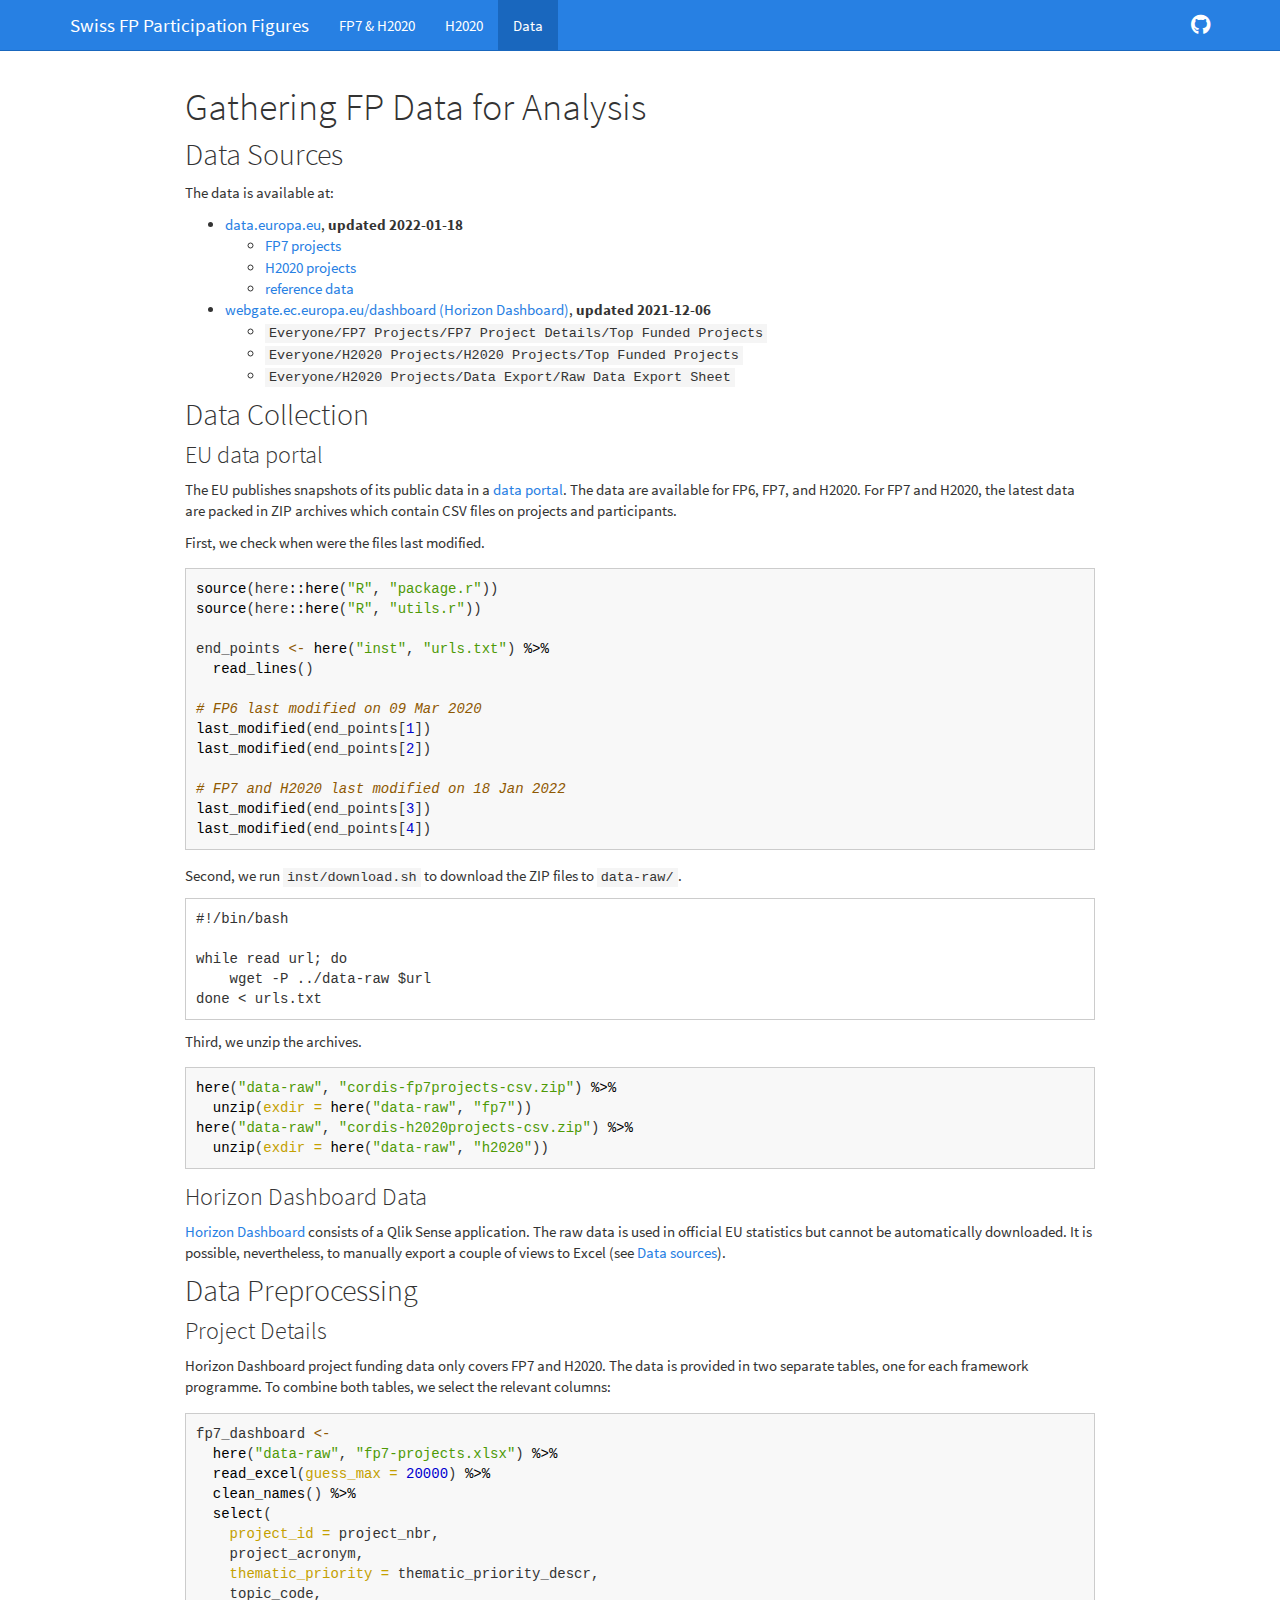
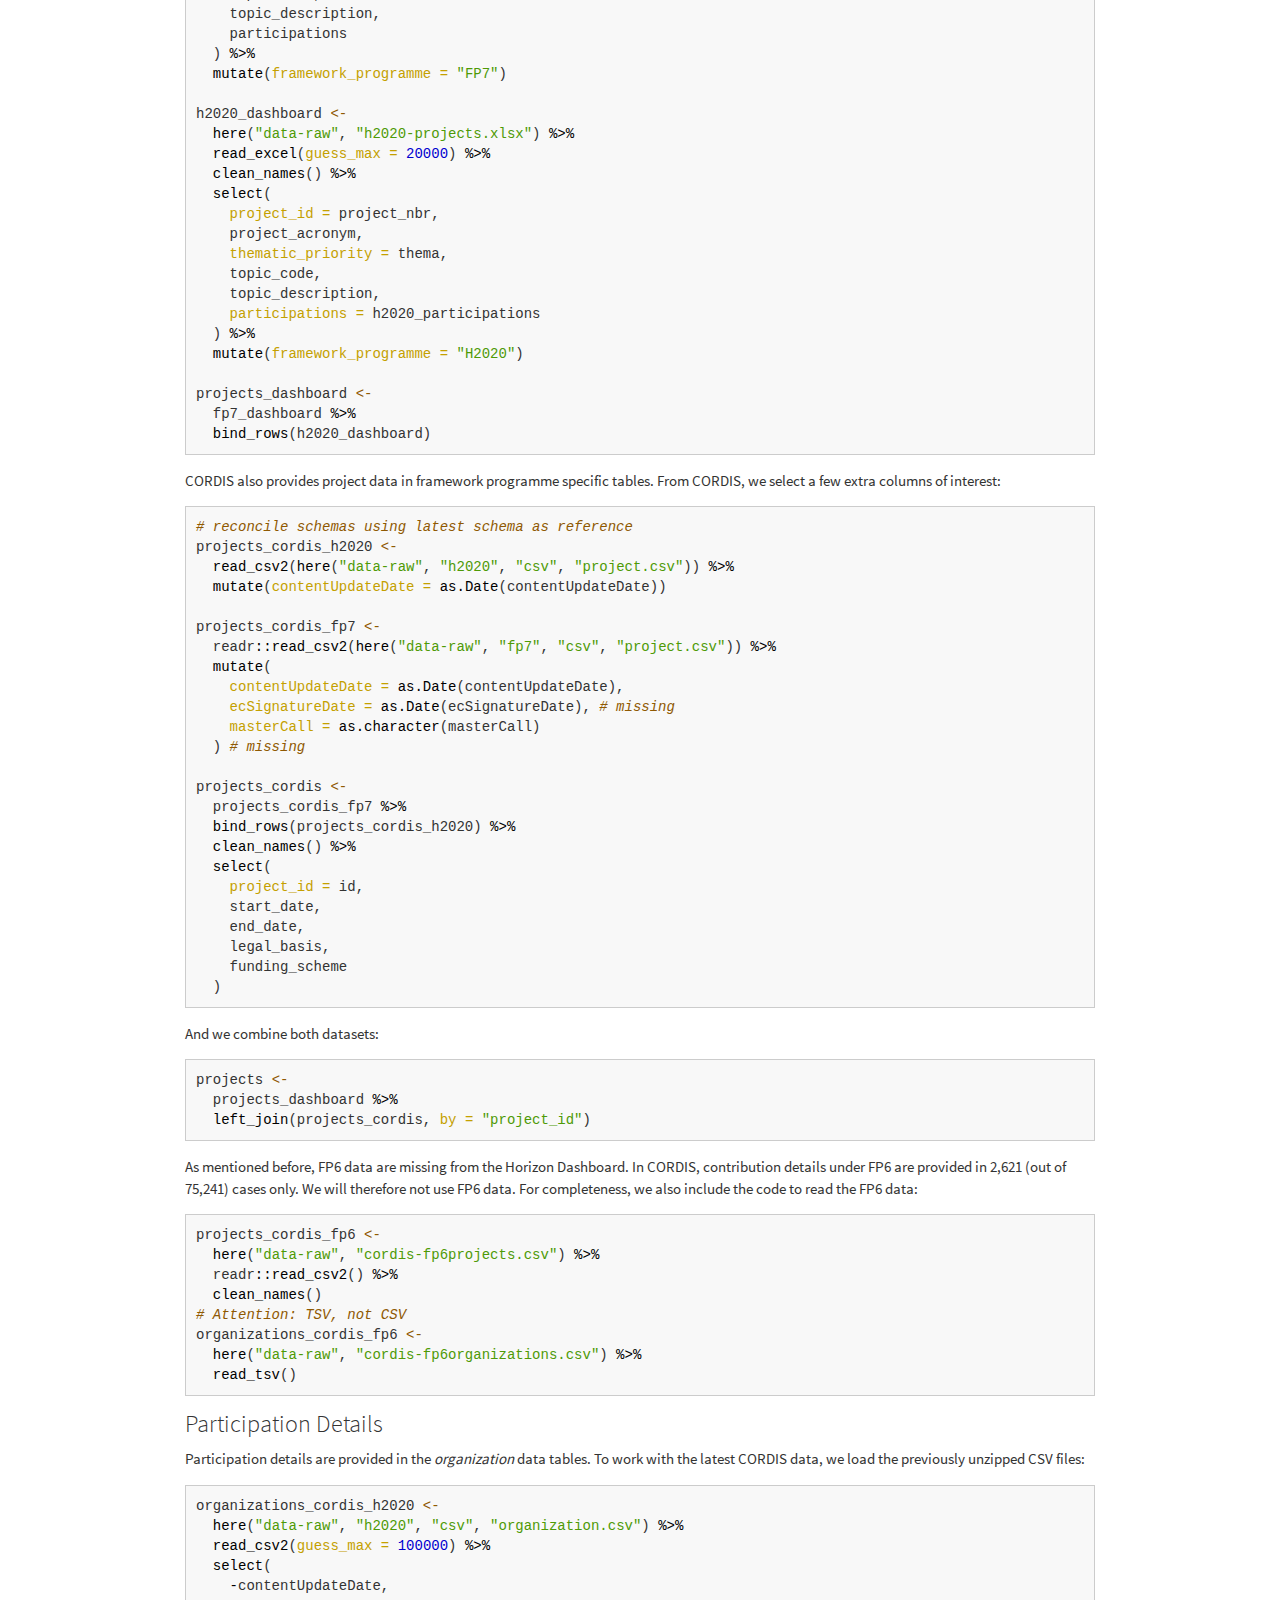
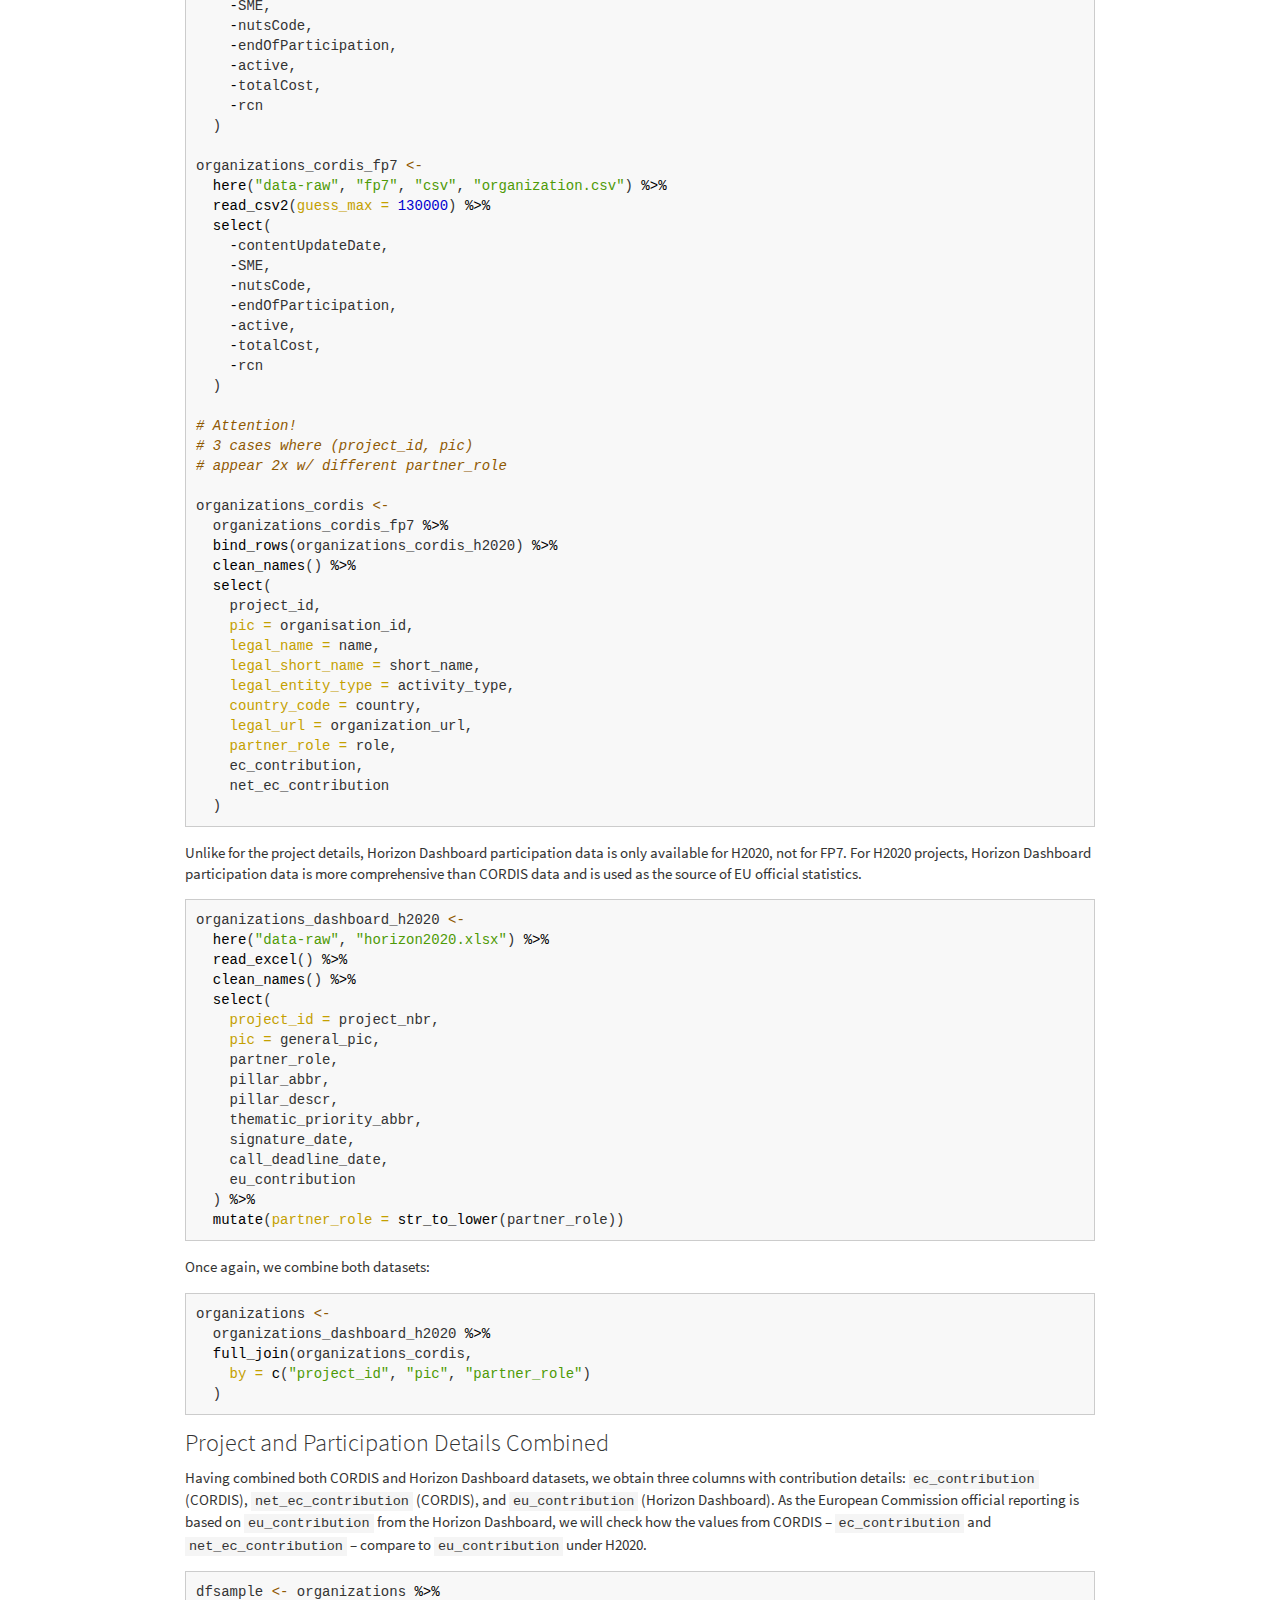
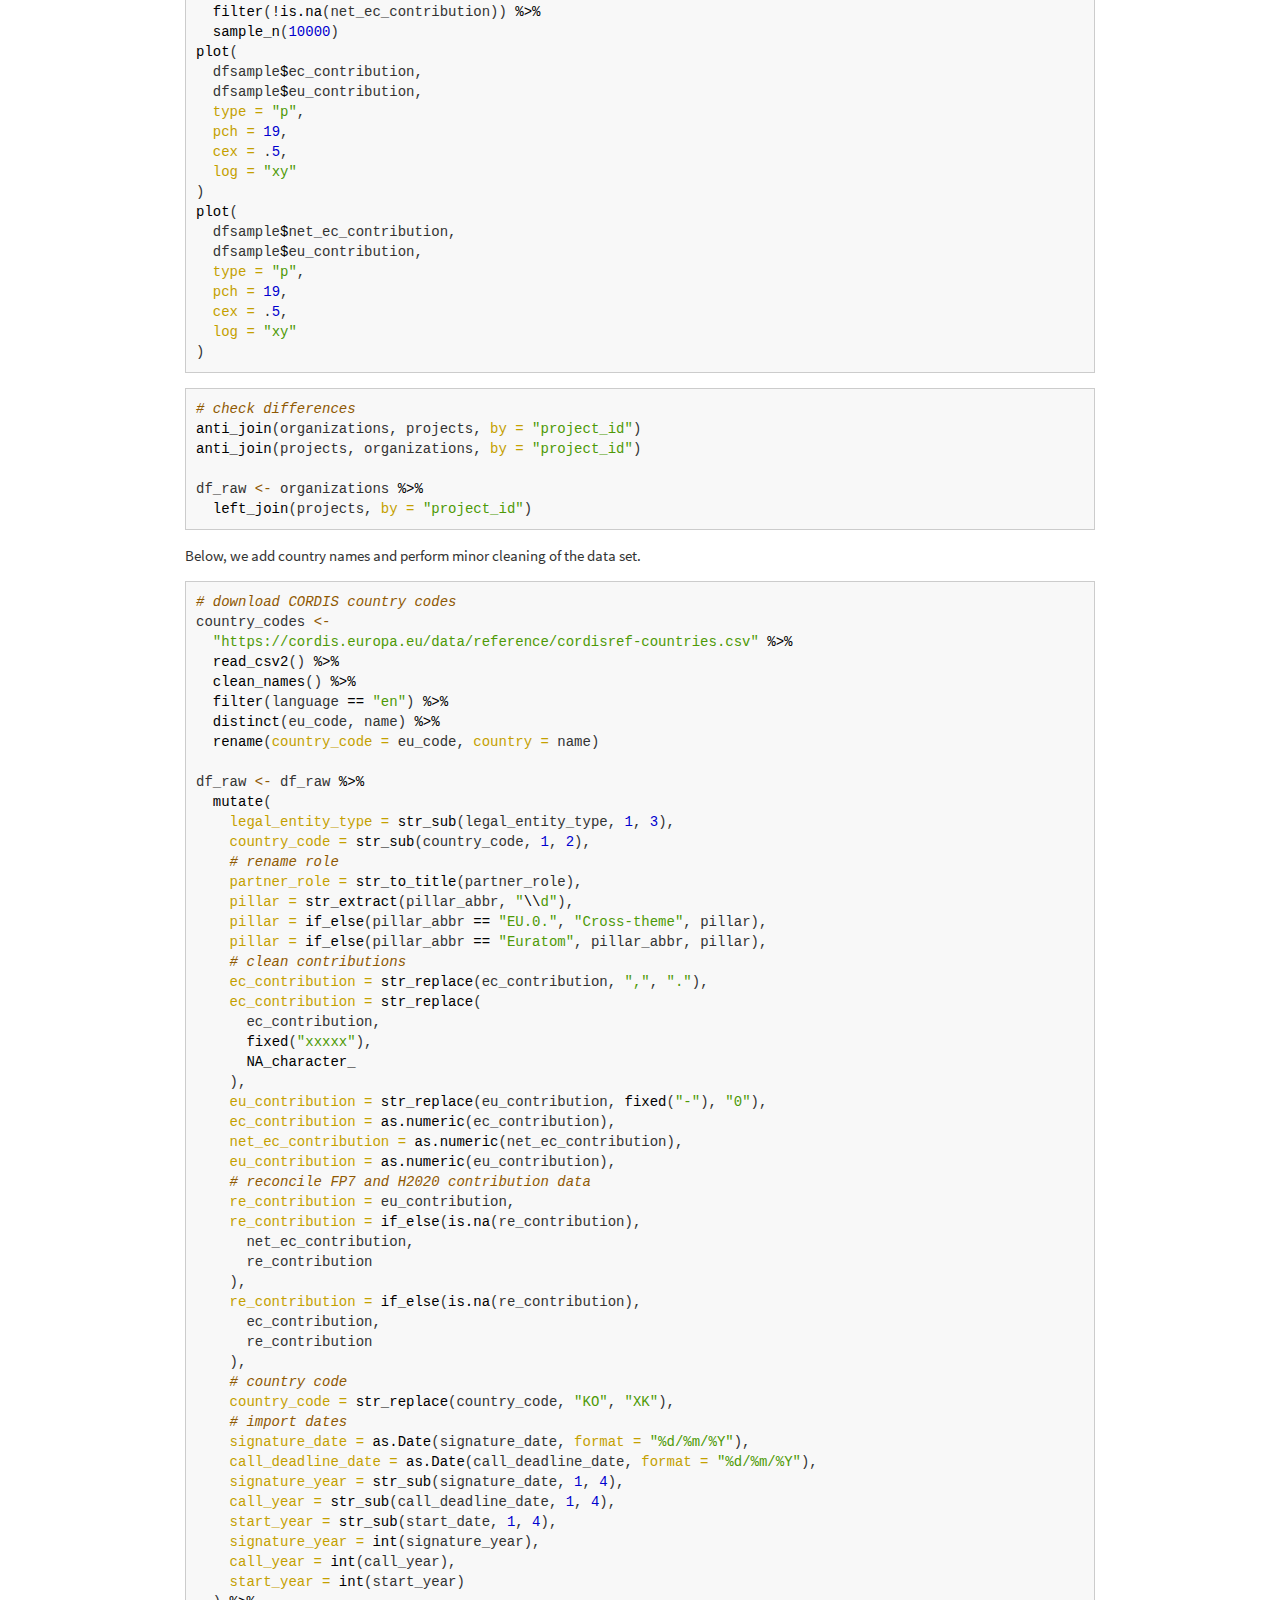
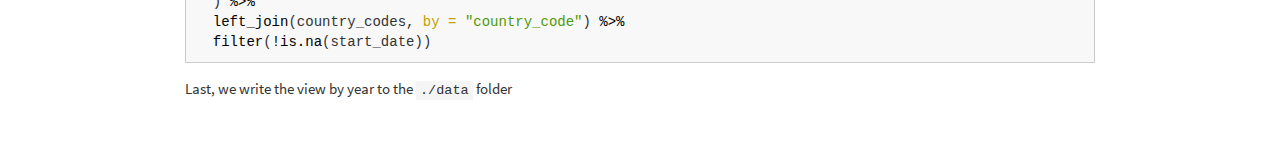
==== commit 3f67c6ea: "✏️  Minor fixes" ====
--- a/docs/data-gathering.html
+++ b/docs/data-gathering.html
@@ -358,76 +358,64 @@
 
 <div id="data-sources" class="section level2">
 <h2>Data Sources</h2>
-<p>The raw data is available at:</p>
+<p>The data is available at:</p>
 <ul>
-<li><a href="https://cordis.europa.eu/">CORDIS</a>, <strong>updated
+<li><a href="https://data.europa.eu">data.europa.eu</a>, <strong>updated
 2022-01-18</strong>
 <ul>
-<li><a
-href="https://data.europa.eu/data/datasets/cordisfp7projects">CORDIS FP7
+<li><a href="https://data.europa.eu/data/datasets/cordisfp7projects">FP7
 projects</a><br />
 </li>
 <li><a
-href="https://data.europa.eu/data/datasets/cordish2020projects">CORDIS
-H2020 projects</a></li>
-<li><a href="https://data.europa.eu/data/datasets/cordisref-data">CORDIS
-reference data</a></li>
+href="https://data.europa.eu/data/datasets/cordish2020projects">H2020
+projects</a></li>
 <li><a
-href="https://cordis.europa.eu/data/reference/cordisref-countries.csv">Country
+href="https://data.europa.eu/data/datasets/cordisref-data">reference
 data</a></li>
 </ul></li>
-<li><a href="https://webgate.ec.europa.eu/dashboard"><strong>Horizon
-Dashboard</strong></a>, <strong>updated 2021-12-06</strong>
+<li><a
+href="https://webgate.ec.europa.eu/dashboard">webgate.ec.europa.eu/dashboard
+(Horizon Dashboard)</a>, <strong>updated 2021-12-06</strong>
 <ul>
-<li>➡ <code>Everyone</code> ➡ <code>FP7 Projects</code> ➡
-<code>FP7 Project Details</code> ➡
-<code>Top Funded Projects</code><br />
+<li><code>Everyone/FP7 Projects/FP7 Project Details/Top Funded Projects</code><br />
 </li>
-<li>➡ <code>Everyone</code> ➡ <code>H2020 Projects</code> ➡
-<code>H2020 Projects</code> ➡ <code>Top Funded Projects</code><br />
+<li><code>Everyone/H2020 Projects/H2020 Projects/Top Funded Projects</code><br />
 </li>
-<li>➡ <code>Everyone</code> ➡ <code>H2020 Projects</code> ➡
-<code>Data Export</code> ➡ <code>Raw Data Export Sheet</code></li>
+<li><code>Everyone/H2020 Projects/Data Export/Raw Data Export Sheet</code></li>
 </ul></li>
 </ul>
-<p>Horizon Europe project data not yet centrally published.</p>
 </div>
 <div id="data-collection" class="section level2">
 <h2>Data Collection</h2>
-<div id="cordis-data" class="section level3">
-<h3>CORDIS Data</h3>
-<p>CORDIS publishes snapshots of its public data in the <a
-href="https://data.europa.eu">EU open data portal</a>. The data are
-provided by framework programme. For FP7 and H2020, the latest data are
-now packed in ZIP files containing a collection of CSV datasets.</p>
-<p>Below, we check when were the files last modified</p>
+<div id="eu-data-portal" class="section level3">
+<h3>EU data portal</h3>
+<p>The EU publishes snapshots of its public data in a <a
+href="https://data.europa.eu">data portal</a>. The data are available
+for FP6, FP7, and H2020. For FP7 and H2020, the latest data are packed
+in ZIP archives which contain CSV files on projects and
+participants.</p>
+<p>First, we check when were the files last modified.</p>
 <div class="sourceCode" id="cb1"><pre class="sourceCode r"><code class="sourceCode r"><span id="cb1-1"><a href="#cb1-1" aria-hidden="true" tabindex="-1"></a><span class="fu">source</span>(here<span class="sc">::</span><span class="fu">here</span>(<span class="st">&quot;R&quot;</span>, <span class="st">&quot;package.r&quot;</span>))</span>
 <span id="cb1-2"><a href="#cb1-2" aria-hidden="true" tabindex="-1"></a><span class="fu">source</span>(here<span class="sc">::</span><span class="fu">here</span>(<span class="st">&quot;R&quot;</span>, <span class="st">&quot;utils.r&quot;</span>))</span>
 <span id="cb1-3"><a href="#cb1-3" aria-hidden="true" tabindex="-1"></a></span>
-<span id="cb1-4"><a href="#cb1-4" aria-hidden="true" tabindex="-1"></a>get_last_modified <span class="ot">&lt;-</span> <span class="cf">function</span>(url) {</span>
-<span id="cb1-5"><a href="#cb1-5" aria-hidden="true" tabindex="-1"></a>  url <span class="sc">%&gt;%</span></span>
-<span id="cb1-6"><a href="#cb1-6" aria-hidden="true" tabindex="-1"></a>    httr<span class="sc">::</span><span class="fu">HEAD</span>() <span class="sc">%&gt;%</span></span>
-<span id="cb1-7"><a href="#cb1-7" aria-hidden="true" tabindex="-1"></a>    httr<span class="sc">::</span><span class="fu">headers</span>() <span class="sc">%&gt;%</span></span>
-<span id="cb1-8"><a href="#cb1-8" aria-hidden="true" tabindex="-1"></a>    <span class="fu">pluck</span>(<span class="st">&quot;last-modified&quot;</span>)</span>
-<span id="cb1-9"><a href="#cb1-9" aria-hidden="true" tabindex="-1"></a>}</span>
+<span id="cb1-4"><a href="#cb1-4" aria-hidden="true" tabindex="-1"></a>end_points <span class="ot">&lt;-</span> <span class="fu">here</span>(<span class="st">&quot;inst&quot;</span>, <span class="st">&quot;urls.txt&quot;</span>) <span class="sc">%&gt;%</span></span>
+<span id="cb1-5"><a href="#cb1-5" aria-hidden="true" tabindex="-1"></a>  <span class="fu">read_lines</span>()</span>
+<span id="cb1-6"><a href="#cb1-6" aria-hidden="true" tabindex="-1"></a></span>
+<span id="cb1-7"><a href="#cb1-7" aria-hidden="true" tabindex="-1"></a><span class="co"># FP6 last modified on 09 Mar 2020</span></span>
+<span id="cb1-8"><a href="#cb1-8" aria-hidden="true" tabindex="-1"></a><span class="fu">last_modified</span>(end_points[<span class="dv">1</span>])</span>
+<span id="cb1-9"><a href="#cb1-9" aria-hidden="true" tabindex="-1"></a><span class="fu">last_modified</span>(end_points[<span class="dv">2</span>])</span>
 <span id="cb1-10"><a href="#cb1-10" aria-hidden="true" tabindex="-1"></a></span>
-<span id="cb1-11"><a href="#cb1-11" aria-hidden="true" tabindex="-1"></a>end_points <span class="ot">&lt;-</span></span>
-<span id="cb1-12"><a href="#cb1-12" aria-hidden="true" tabindex="-1"></a>  <span class="fu">read_lines</span>(<span class="fu">here</span>(<span class="st">&quot;inst&quot;</span>, <span class="st">&quot;urls.txt&quot;</span>))</span>
-<span id="cb1-13"><a href="#cb1-13" aria-hidden="true" tabindex="-1"></a></span>
-<span id="cb1-14"><a href="#cb1-14" aria-hidden="true" tabindex="-1"></a><span class="co"># FP6 last modified on 09 Mar 2020 ----</span></span>
-<span id="cb1-15"><a href="#cb1-15" aria-hidden="true" tabindex="-1"></a><span class="fu">get_last_modified</span>(end_points[<span class="dv">1</span>])</span>
-<span id="cb1-16"><a href="#cb1-16" aria-hidden="true" tabindex="-1"></a><span class="fu">get_last_modified</span>(end_points[<span class="dv">2</span>])</span>
-<span id="cb1-17"><a href="#cb1-17" aria-hidden="true" tabindex="-1"></a></span>
-<span id="cb1-18"><a href="#cb1-18" aria-hidden="true" tabindex="-1"></a><span class="co"># updated 18 Jan 2022 ----</span></span>
-<span id="cb1-19"><a href="#cb1-19" aria-hidden="true" tabindex="-1"></a><span class="fu">get_last_modified</span>(end_points[<span class="dv">3</span>])</span>
-<span id="cb1-20"><a href="#cb1-20" aria-hidden="true" tabindex="-1"></a><span class="fu">get_last_modified</span>(end_points[<span class="dv">4</span>])</span></code></pre></div>
-<p>then download the data to <code>data-raw/</code></p>
+<span id="cb1-11"><a href="#cb1-11" aria-hidden="true" tabindex="-1"></a><span class="co"># FP7 and H2020 last modified on 18 Jan 2022</span></span>
+<span id="cb1-12"><a href="#cb1-12" aria-hidden="true" tabindex="-1"></a><span class="fu">last_modified</span>(end_points[<span class="dv">3</span>])</span>
+<span id="cb1-13"><a href="#cb1-13" aria-hidden="true" tabindex="-1"></a><span class="fu">last_modified</span>(end_points[<span class="dv">4</span>])</span></code></pre></div>
+<p>Second, we run <code>inst/download.sh</code> to download the ZIP
+files to <code>data-raw/</code>.</p>
 <pre><code>#!/bin/bash
 
 while read url; do
     wget -P ../data-raw $url
 done &lt; urls.txt</code></pre>
-<p>and unzip the archives.</p>
+<p>Third, we unzip the archives.</p>
 <div class="sourceCode" id="cb3"><pre class="sourceCode r"><code class="sourceCode r"><span id="cb3-1"><a href="#cb3-1" aria-hidden="true" tabindex="-1"></a><span class="fu">here</span>(<span class="st">&quot;data-raw&quot;</span>, <span class="st">&quot;cordis-fp7projects-csv.zip&quot;</span>) <span class="sc">%&gt;%</span></span>
 <span id="cb3-2"><a href="#cb3-2" aria-hidden="true" tabindex="-1"></a>  <span class="fu">unzip</span>(<span class="at">exdir =</span> <span class="fu">here</span>(<span class="st">&quot;data-raw&quot;</span>, <span class="st">&quot;fp7&quot;</span>))</span>
 <span id="cb3-3"><a href="#cb3-3" aria-hidden="true" tabindex="-1"></a><span class="fu">here</span>(<span class="st">&quot;data-raw&quot;</span>, <span class="st">&quot;cordis-h2020projects-csv.zip&quot;</span>) <span class="sc">%&gt;%</span></span>
@@ -436,19 +424,19 @@
 <div id="horizon-dashboard-data" class="section level3">
 <h3>Horizon Dashboard Data</h3>
 <p><a href="https://webgate.ec.europa.eu/dashboard">Horizon
-Dashboard</a> is a Qlik Sense application. The raw data is used in
-official EU statistics. Unfortunately they cannot be automatically
-downloaded. It is possible, nevertheless, to manually export a couple of
-views to Excel (see <a href="#data-sources">Data sources</a>).</p>
+Dashboard</a> consists of a Qlik Sense application. The raw data is used
+in official EU statistics but cannot be automatically downloaded. It is
+possible, nevertheless, to manually export a couple of views to Excel
+(see <a href="#data-sources">Data sources</a>).</p>
 </div>
 </div>
 <div id="data-preprocessing" class="section level2">
 <h2>Data Preprocessing</h2>
 <div id="project-details" class="section level3">
 <h3>Project Details</h3>
-<p>Horizon Dashboard project data only covers FP7 and H2020. The data is
-provided in two separate tables, one for each framework programme. To
-combine both tables, we select the relevant columns:</p>
+<p>Horizon Dashboard project funding data only covers FP7 and H2020. The
+data is provided in two separate tables, one for each framework
+programme. To combine both tables, we select the relevant columns:</p>
 <div class="sourceCode" id="cb4"><pre class="sourceCode r"><code class="sourceCode r"><span id="cb4-1"><a href="#cb4-1" aria-hidden="true" tabindex="-1"></a>fp7_dashboard <span class="ot">&lt;-</span></span>
 <span id="cb4-2"><a href="#cb4-2" aria-hidden="true" tabindex="-1"></a>  <span class="fu">here</span>(<span class="st">&quot;data-raw&quot;</span>, <span class="st">&quot;fp7-projects.xlsx&quot;</span>) <span class="sc">%&gt;%</span></span>
 <span id="cb4-3"><a href="#cb4-3" aria-hidden="true" tabindex="-1"></a>  <span class="fu">read_excel</span>(<span class="at">guess_max =</span> <span class="dv">20000</span>) <span class="sc">%&gt;%</span></span>
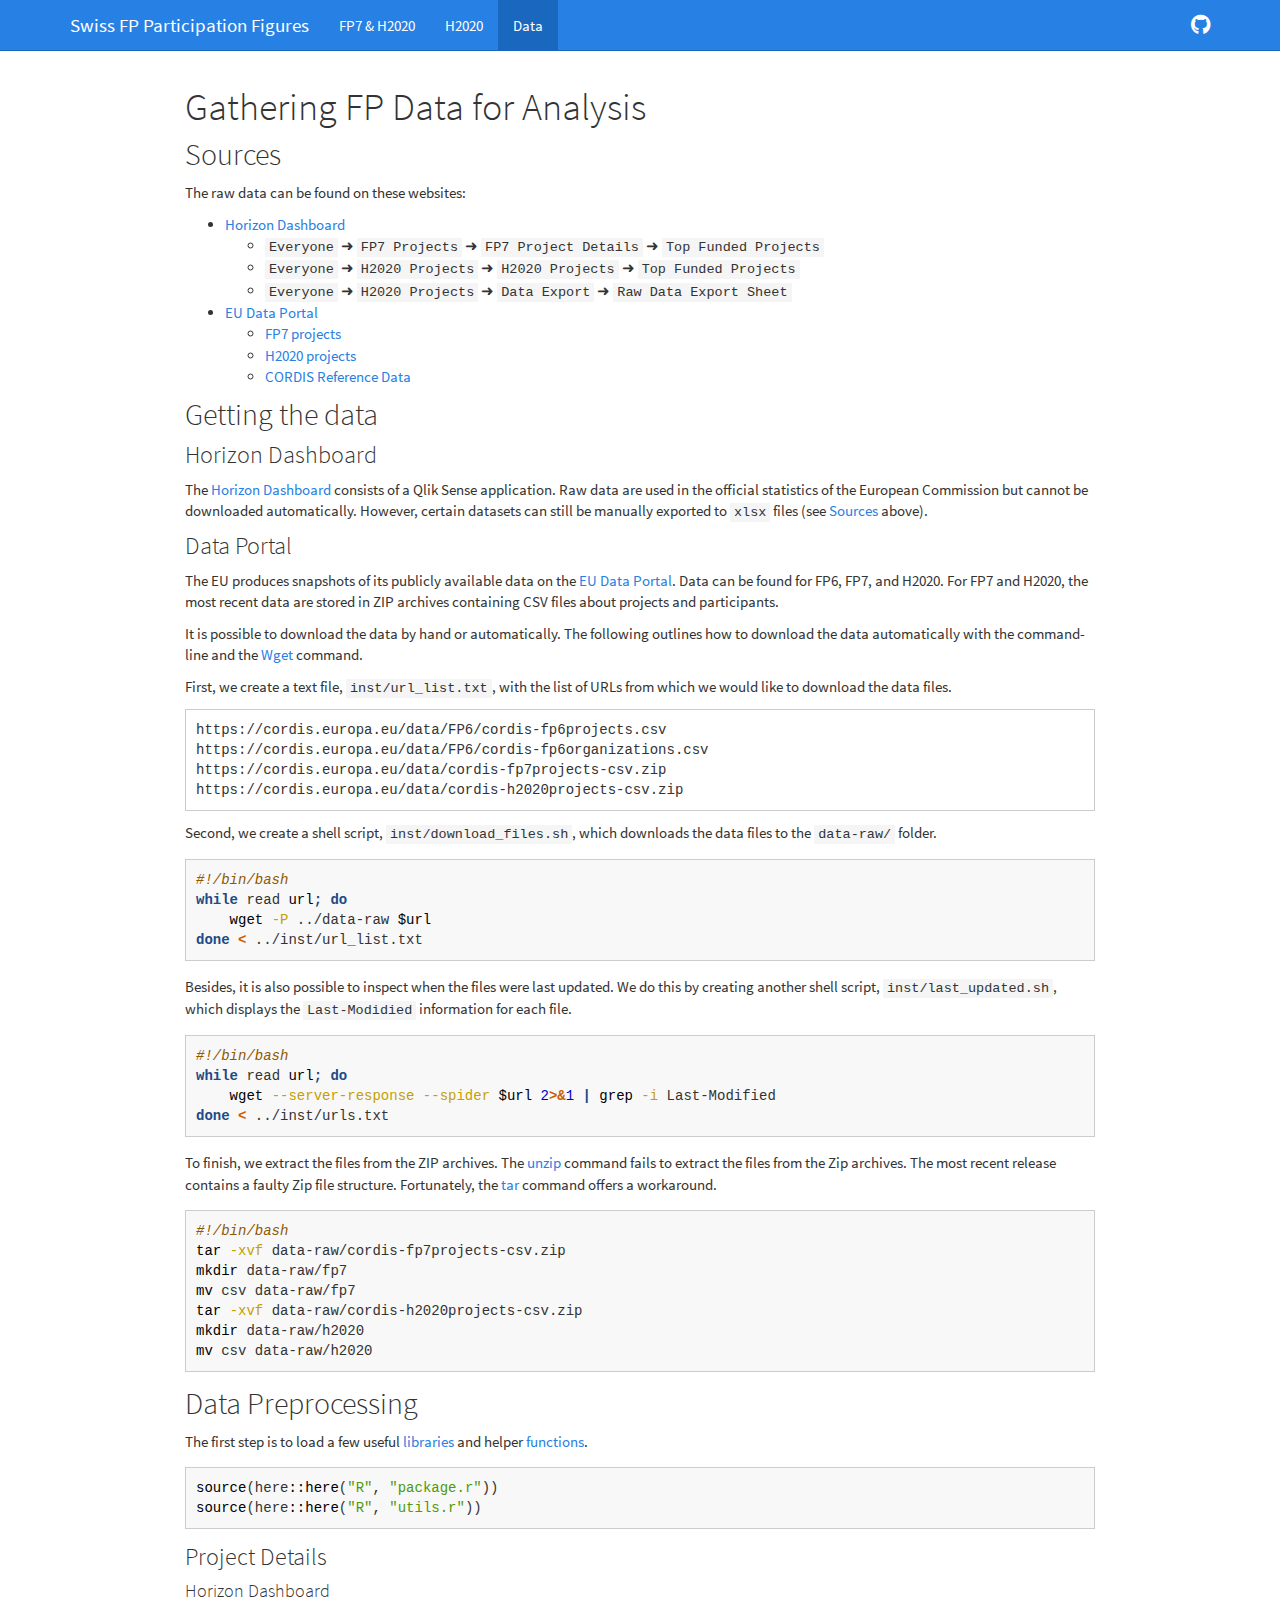
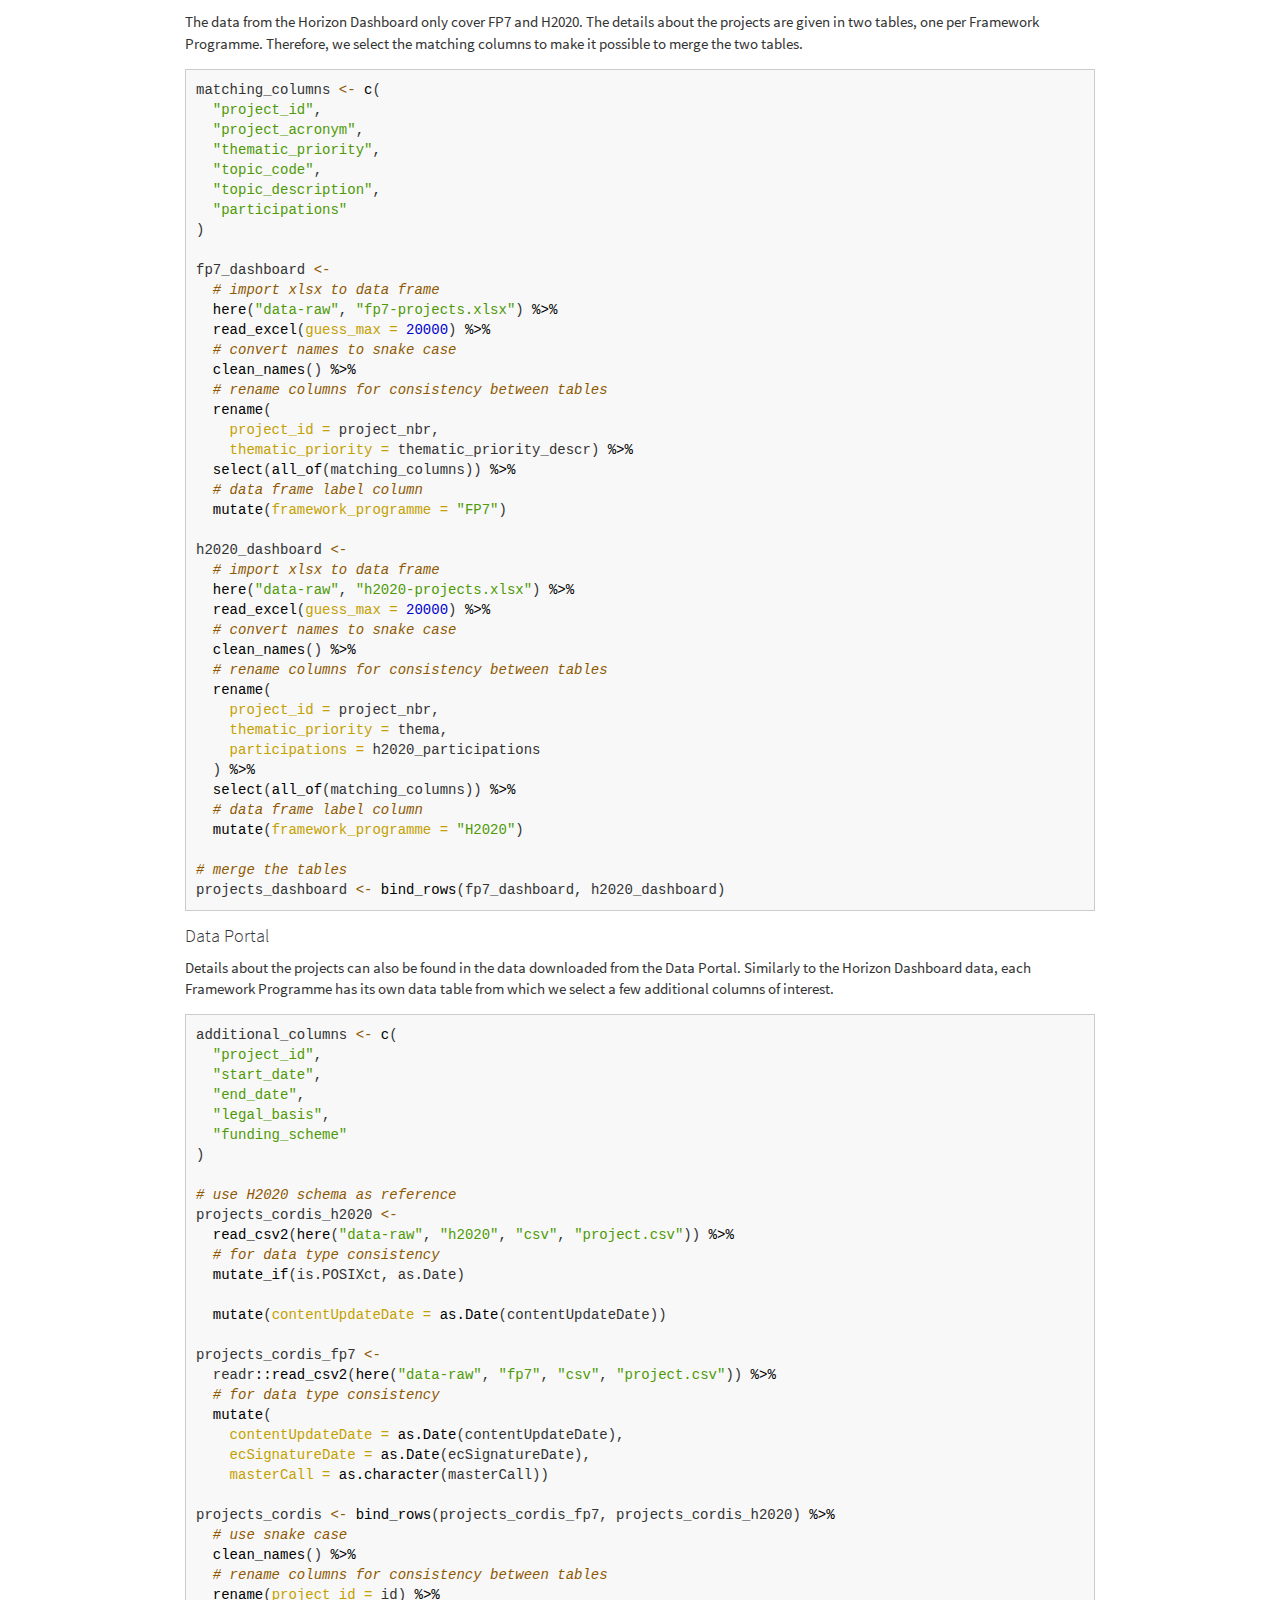
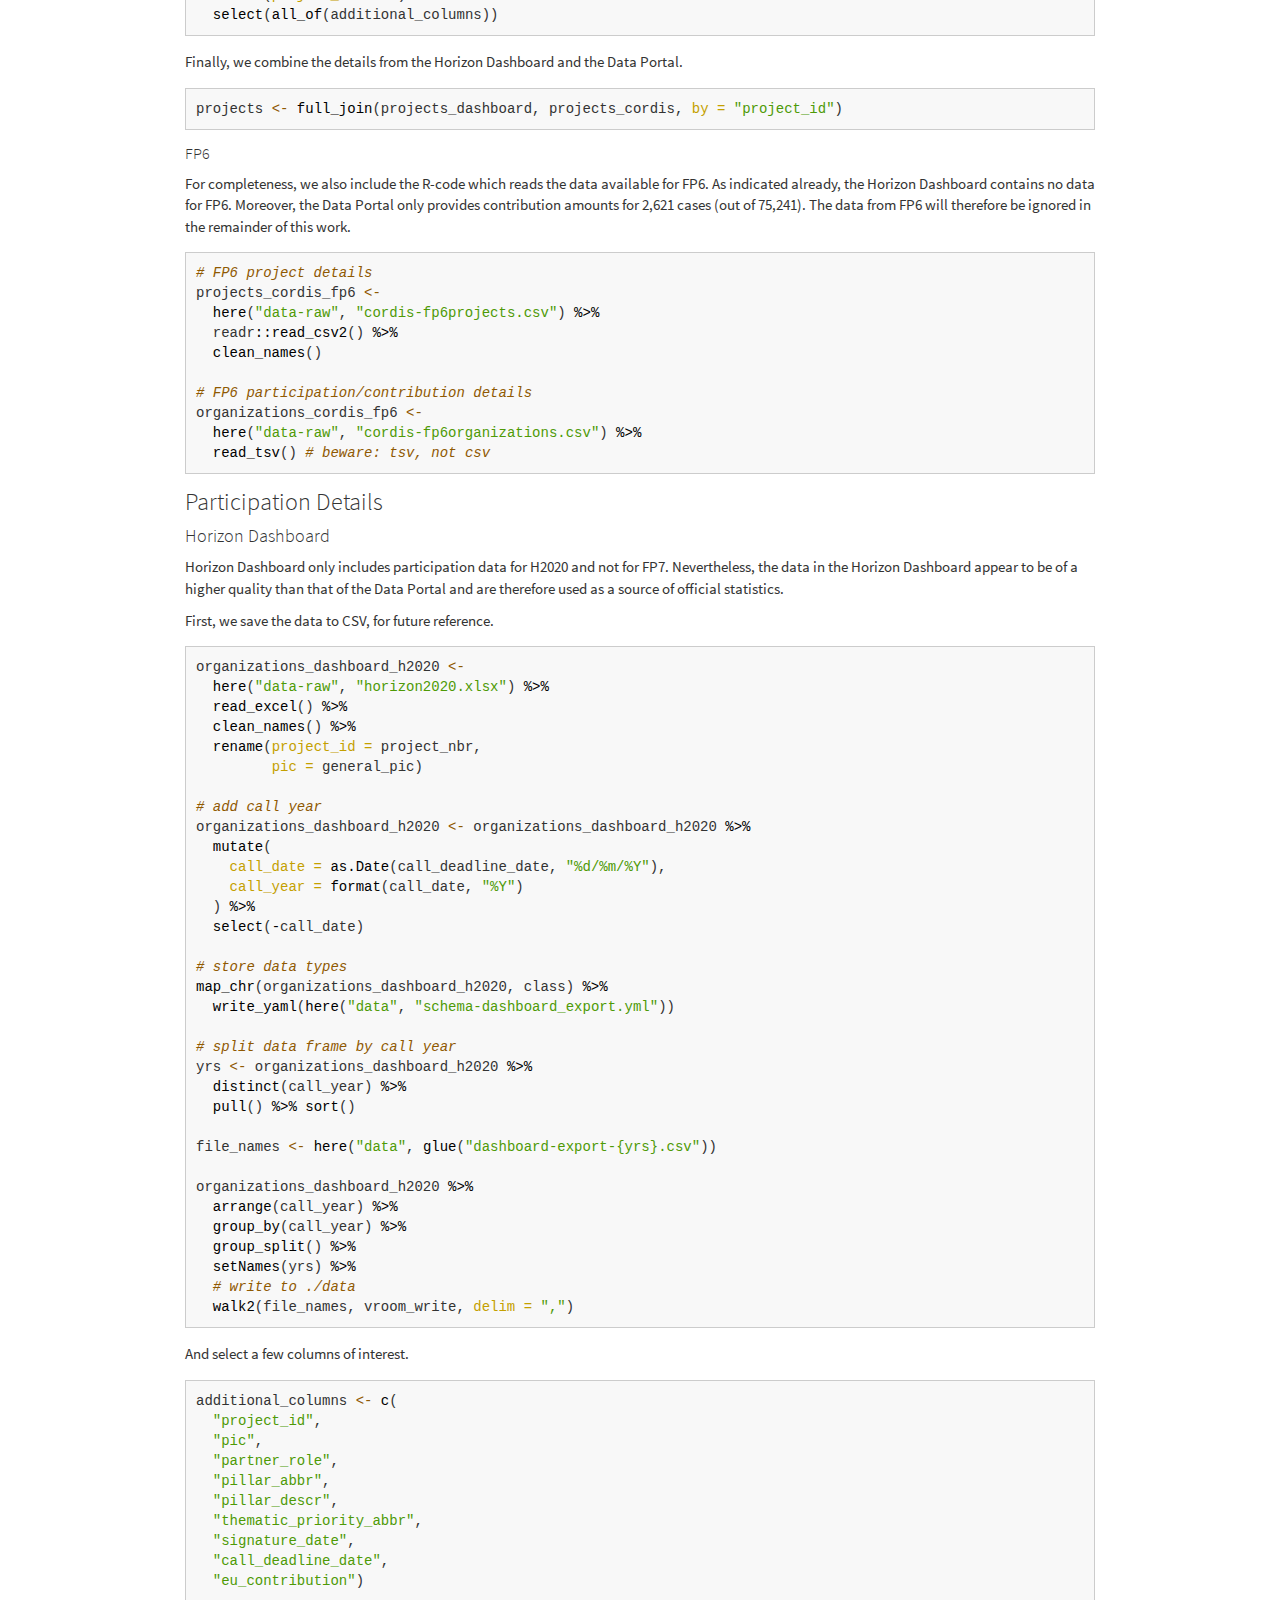
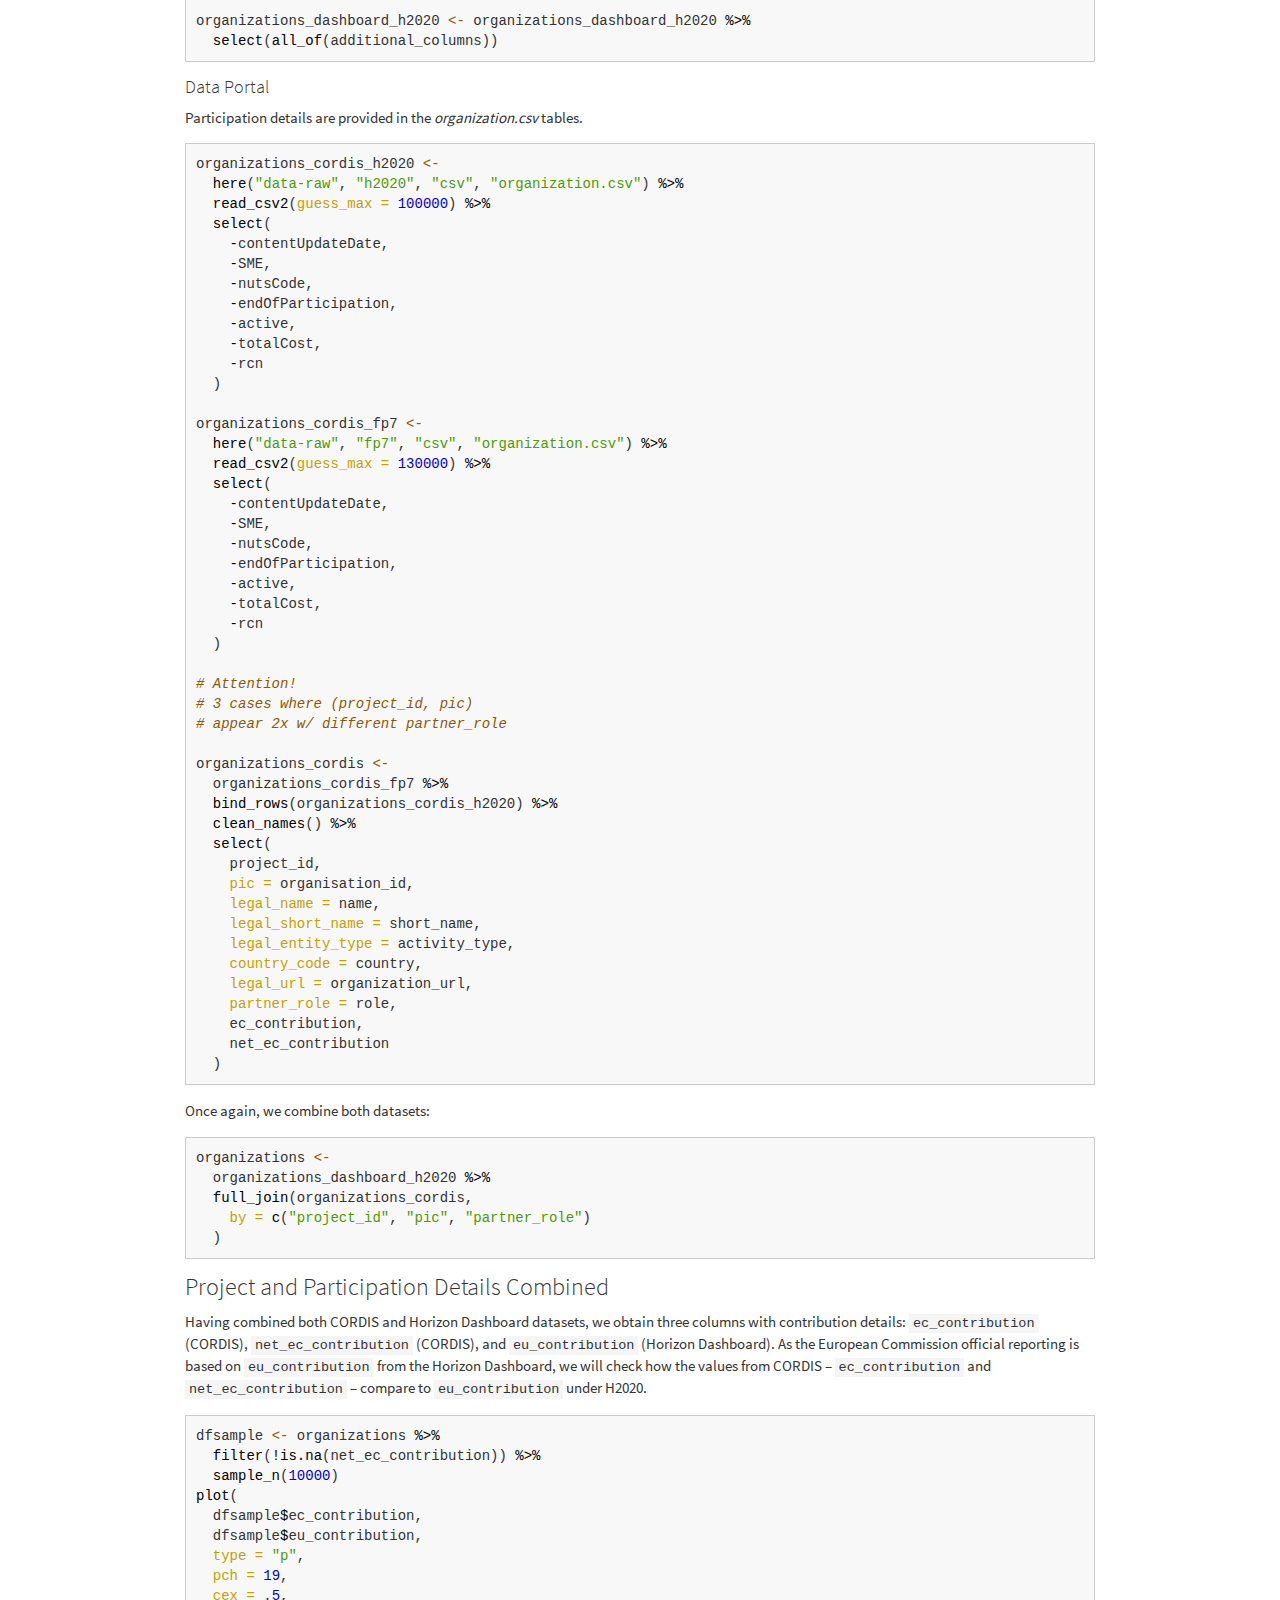
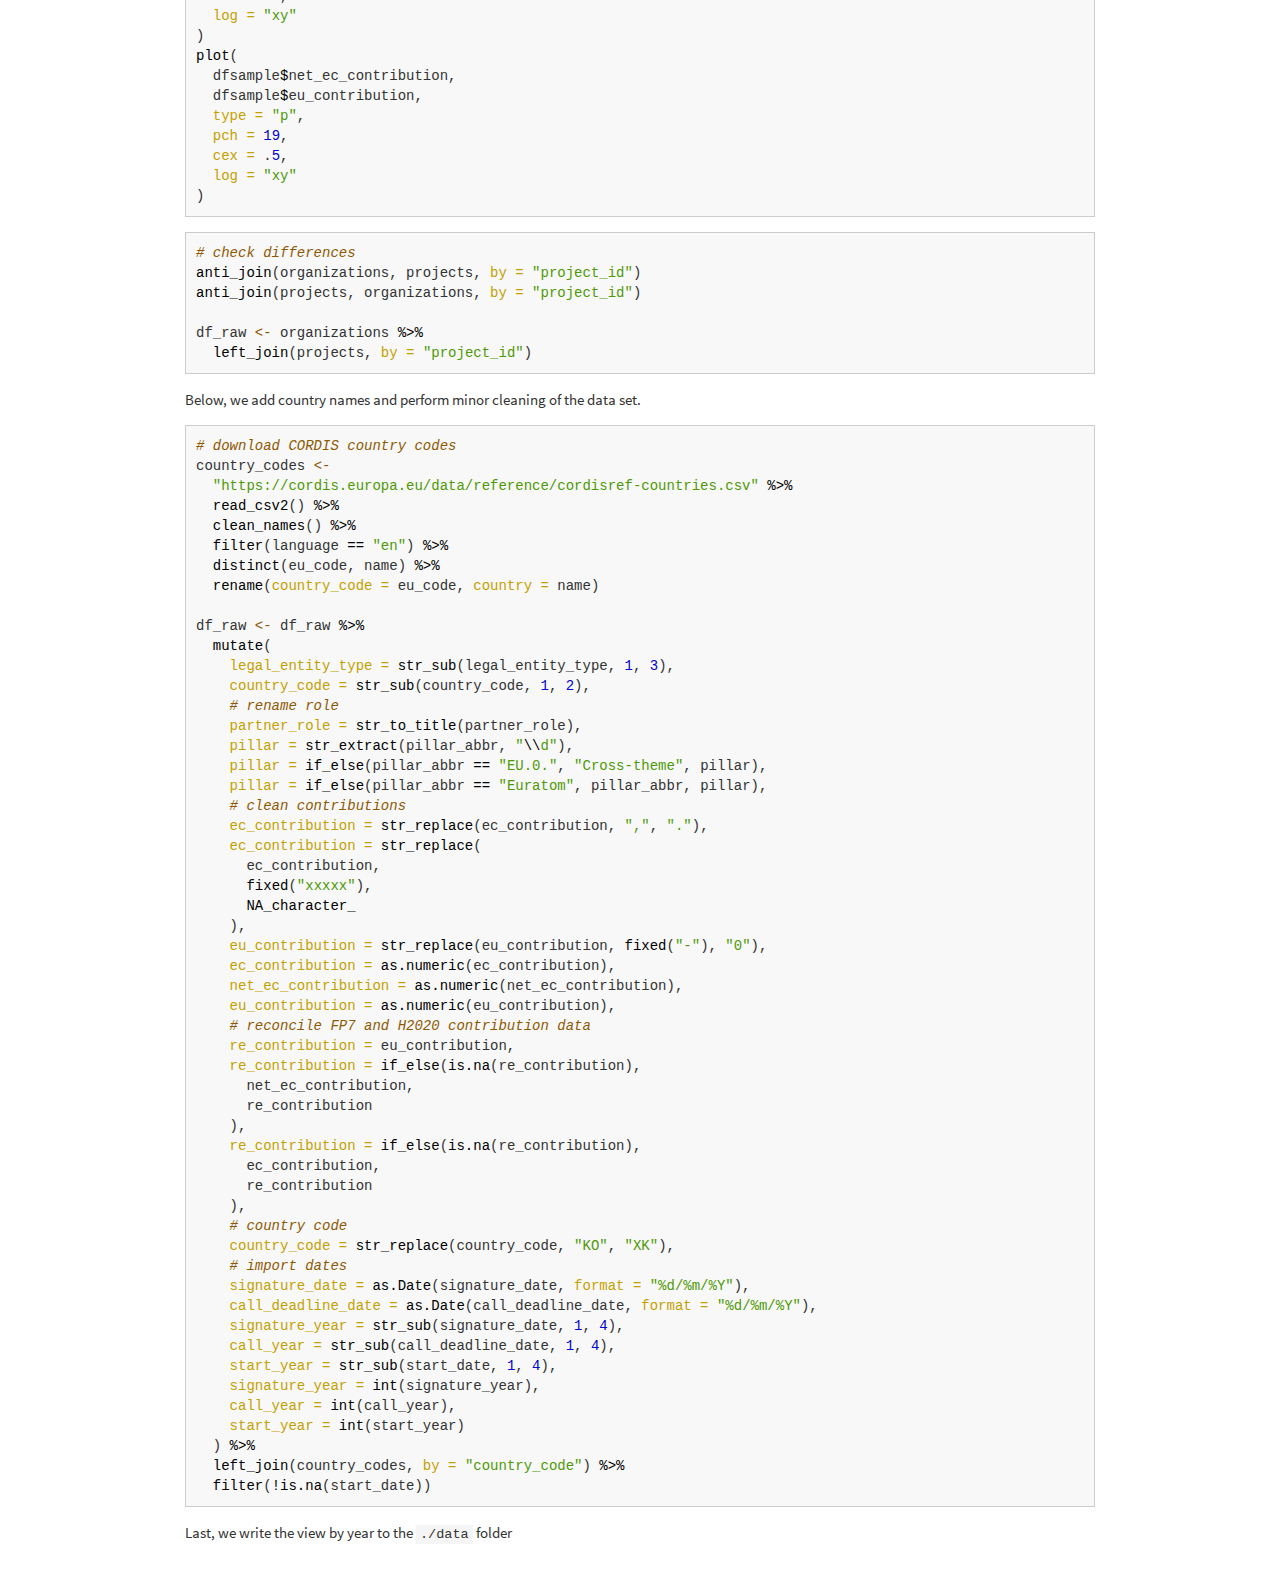
==== commit 1e124d8b: "⚡️ Reviewing data collection" ====
--- a/docs/data-gathering.html
+++ b/docs/data-gathering.html
@@ -356,12 +356,24 @@
 </div>
 
 
-<div id="data-sources" class="section level2">
-<h2>Data Sources</h2>
-<p>The data is available at:</p>
+<div id="sources" class="section level2">
+<h2>Sources</h2>
+<p>The raw data can be found on these websites:</p>
 <ul>
-<li><a href="https://data.europa.eu">data.europa.eu</a>, <strong>updated
-2022-01-18</strong>
+<li><a href="https://webgate.ec.europa.eu/dashboard">Horizon
+Dashboard</a>
+<ul>
+<li><code>Everyone</code> ➜ <code>FP7 Projects</code> ➜
+<code>FP7 Project Details</code> ➜
+<code>Top Funded Projects</code><br />
+</li>
+<li><code>Everyone</code> ➜ <code>H2020 Projects</code> ➜
+<code>H2020 Projects</code> ➜ <code>Top Funded Projects</code><br />
+</li>
+<li><code>Everyone</code> ➜ <code>H2020 Projects</code> ➜
+<code>Data Export</code> ➜ <code>Raw Data Export Sheet</code></li>
+</ul></li>
+<li><a href="https://data.europa.eu">EU Data Portal</a>
 <ul>
 <li><a href="https://data.europa.eu/data/datasets/cordisfp7projects">FP7
 projects</a><br />
@@ -369,225 +381,304 @@
 <li><a
 href="https://data.europa.eu/data/datasets/cordish2020projects">H2020
 projects</a></li>
-<li><a
-href="https://data.europa.eu/data/datasets/cordisref-data">reference
-data</a></li>
-</ul></li>
-<li><a
-href="https://webgate.ec.europa.eu/dashboard">webgate.ec.europa.eu/dashboard
-(Horizon Dashboard)</a>, <strong>updated 2021-12-06</strong>
-<ul>
-<li><code>Everyone/FP7 Projects/FP7 Project Details/Top Funded Projects</code><br />
-</li>
-<li><code>Everyone/H2020 Projects/H2020 Projects/Top Funded Projects</code><br />
-</li>
-<li><code>Everyone/H2020 Projects/Data Export/Raw Data Export Sheet</code></li>
+<li><a href="https://data.europa.eu/data/datasets/cordisref-data">CORDIS
+Reference Data</a></li>
 </ul></li>
 </ul>
 </div>
-<div id="data-collection" class="section level2">
-<h2>Data Collection</h2>
-<div id="eu-data-portal" class="section level3">
-<h3>EU data portal</h3>
-<p>The EU publishes snapshots of its public data in a <a
-href="https://data.europa.eu">data portal</a>. The data are available
-for FP6, FP7, and H2020. For FP7 and H2020, the latest data are packed
-in ZIP archives which contain CSV files on projects and
+<div id="getting-the-data" class="section level2">
+<h2>Getting the data</h2>
+<div id="horizon-dashboard" class="section level3">
+<h3>Horizon Dashboard</h3>
+<p>The <a href="https://webgate.ec.europa.eu/dashboard">Horizon
+Dashboard</a> consists of a Qlik Sense application. Raw data are used in
+the official statistics of the European Commission but cannot be
+downloaded automatically. However, certain datasets can still be
+manually exported to <code>xlsx</code> files (see <a
+href="#sources">Sources</a> above).</p>
+</div>
+<div id="data-portal" class="section level3">
+<h3>Data Portal</h3>
+<p>The EU produces snapshots of its publicly available data on the <a
+href="https://data.europa.eu">EU Data Portal</a>. Data can be found for
+FP6, FP7, and H2020. For FP7 and H2020, the most recent data are stored
+in ZIP archives containing CSV files about projects and
 participants.</p>
-<p>First, we check when were the files last modified.</p>
-<div class="sourceCode" id="cb1"><pre class="sourceCode r"><code class="sourceCode r"><span id="cb1-1"><a href="#cb1-1" aria-hidden="true" tabindex="-1"></a><span class="fu">source</span>(here<span class="sc">::</span><span class="fu">here</span>(<span class="st">&quot;R&quot;</span>, <span class="st">&quot;package.r&quot;</span>))</span>
-<span id="cb1-2"><a href="#cb1-2" aria-hidden="true" tabindex="-1"></a><span class="fu">source</span>(here<span class="sc">::</span><span class="fu">here</span>(<span class="st">&quot;R&quot;</span>, <span class="st">&quot;utils.r&quot;</span>))</span>
-<span id="cb1-3"><a href="#cb1-3" aria-hidden="true" tabindex="-1"></a></span>
-<span id="cb1-4"><a href="#cb1-4" aria-hidden="true" tabindex="-1"></a>end_points <span class="ot">&lt;-</span> <span class="fu">here</span>(<span class="st">&quot;inst&quot;</span>, <span class="st">&quot;urls.txt&quot;</span>) <span class="sc">%&gt;%</span></span>
-<span id="cb1-5"><a href="#cb1-5" aria-hidden="true" tabindex="-1"></a>  <span class="fu">read_lines</span>()</span>
-<span id="cb1-6"><a href="#cb1-6" aria-hidden="true" tabindex="-1"></a></span>
-<span id="cb1-7"><a href="#cb1-7" aria-hidden="true" tabindex="-1"></a><span class="co"># FP6 last modified on 09 Mar 2020</span></span>
-<span id="cb1-8"><a href="#cb1-8" aria-hidden="true" tabindex="-1"></a><span class="fu">last_modified</span>(end_points[<span class="dv">1</span>])</span>
-<span id="cb1-9"><a href="#cb1-9" aria-hidden="true" tabindex="-1"></a><span class="fu">last_modified</span>(end_points[<span class="dv">2</span>])</span>
-<span id="cb1-10"><a href="#cb1-10" aria-hidden="true" tabindex="-1"></a></span>
-<span id="cb1-11"><a href="#cb1-11" aria-hidden="true" tabindex="-1"></a><span class="co"># FP7 and H2020 last modified on 18 Jan 2022</span></span>
-<span id="cb1-12"><a href="#cb1-12" aria-hidden="true" tabindex="-1"></a><span class="fu">last_modified</span>(end_points[<span class="dv">3</span>])</span>
-<span id="cb1-13"><a href="#cb1-13" aria-hidden="true" tabindex="-1"></a><span class="fu">last_modified</span>(end_points[<span class="dv">4</span>])</span></code></pre></div>
-<p>Second, we run <code>inst/download.sh</code> to download the ZIP
-files to <code>data-raw/</code>.</p>
-<pre><code>#!/bin/bash
-
-while read url; do
-    wget -P ../data-raw $url
-done &lt; urls.txt</code></pre>
-<p>Third, we unzip the archives.</p>
-<div class="sourceCode" id="cb3"><pre class="sourceCode r"><code class="sourceCode r"><span id="cb3-1"><a href="#cb3-1" aria-hidden="true" tabindex="-1"></a><span class="fu">here</span>(<span class="st">&quot;data-raw&quot;</span>, <span class="st">&quot;cordis-fp7projects-csv.zip&quot;</span>) <span class="sc">%&gt;%</span></span>
-<span id="cb3-2"><a href="#cb3-2" aria-hidden="true" tabindex="-1"></a>  <span class="fu">unzip</span>(<span class="at">exdir =</span> <span class="fu">here</span>(<span class="st">&quot;data-raw&quot;</span>, <span class="st">&quot;fp7&quot;</span>))</span>
-<span id="cb3-3"><a href="#cb3-3" aria-hidden="true" tabindex="-1"></a><span class="fu">here</span>(<span class="st">&quot;data-raw&quot;</span>, <span class="st">&quot;cordis-h2020projects-csv.zip&quot;</span>) <span class="sc">%&gt;%</span></span>
-<span id="cb3-4"><a href="#cb3-4" aria-hidden="true" tabindex="-1"></a>  <span class="fu">unzip</span>(<span class="at">exdir =</span> <span class="fu">here</span>(<span class="st">&quot;data-raw&quot;</span>, <span class="st">&quot;h2020&quot;</span>))</span></code></pre></div>
-</div>
-<div id="horizon-dashboard-data" class="section level3">
-<h3>Horizon Dashboard Data</h3>
-<p><a href="https://webgate.ec.europa.eu/dashboard">Horizon
-Dashboard</a> consists of a Qlik Sense application. The raw data is used
-in official EU statistics but cannot be automatically downloaded. It is
-possible, nevertheless, to manually export a couple of views to Excel
-(see <a href="#data-sources">Data sources</a>).</p>
+<p>It is possible to download the data by hand or automatically. The
+following outlines how to download the data automatically with the
+command-line and the <a
+href="https://www.gnu.org/software/wget">Wget</a> command.</p>
+<p>First, we create a text file, <code>inst/url_list.txt</code>, with
+the list of URLs from which we would like to download the data
+files.</p>
+<pre><code>https://cordis.europa.eu/data/FP6/cordis-fp6projects.csv
+https://cordis.europa.eu/data/FP6/cordis-fp6organizations.csv
+https://cordis.europa.eu/data/cordis-fp7projects-csv.zip
+https://cordis.europa.eu/data/cordis-h2020projects-csv.zip</code></pre>
+<p>Second, we create a shell script,
+<code>inst/download_files.sh</code>, which downloads the data files to
+the <code>data-raw/</code> folder.</p>
+<div class="sourceCode" id="cb2"><pre
+class="sourceCode bash"><code class="sourceCode bash"><span id="cb2-1"><a href="#cb2-1" aria-hidden="true" tabindex="-1"></a><span class="co">#!/bin/bash</span></span>
+<span id="cb2-2"><a href="#cb2-2" aria-hidden="true" tabindex="-1"></a><span class="cf">while</span> <span class="bu">read</span> <span class="va">url</span><span class="kw">;</span> <span class="cf">do</span></span>
+<span id="cb2-3"><a href="#cb2-3" aria-hidden="true" tabindex="-1"></a>    <span class="fu">wget</span> <span class="at">-P</span> ../data-raw <span class="va">$url</span></span>
+<span id="cb2-4"><a href="#cb2-4" aria-hidden="true" tabindex="-1"></a><span class="cf">done</span> <span class="op">&lt;</span> ../inst/url_list.txt</span></code></pre></div>
+<p>Besides, it is also possible to inspect when the files were last
+updated. We do this by creating another shell script,
+<code>inst/last_updated.sh</code>, which displays the
+<code>Last-Modidied</code> information for each file.</p>
+<div class="sourceCode" id="cb3"><pre
+class="sourceCode bash"><code class="sourceCode bash"><span id="cb3-1"><a href="#cb3-1" aria-hidden="true" tabindex="-1"></a><span class="co">#!/bin/bash</span></span>
+<span id="cb3-2"><a href="#cb3-2" aria-hidden="true" tabindex="-1"></a><span class="cf">while</span> <span class="bu">read</span> <span class="va">url</span><span class="kw">;</span> <span class="cf">do</span></span>
+<span id="cb3-3"><a href="#cb3-3" aria-hidden="true" tabindex="-1"></a>    <span class="fu">wget</span> <span class="at">--server-response</span> <span class="at">--spider</span> <span class="va">$url</span> <span class="dv">2</span><span class="op">&gt;&amp;</span><span class="dv">1</span> <span class="kw">|</span> <span class="fu">grep</span> <span class="at">-i</span> Last-Modified</span>
+<span id="cb3-4"><a href="#cb3-4" aria-hidden="true" tabindex="-1"></a><span class="cf">done</span> <span class="op">&lt;</span> ../inst/urls.txt</span></code></pre></div>
+<p>To finish, we extract the files from the ZIP archives. The <a
+href="http://infozip.sourceforge.net">unzip</a> command fails to extract
+the files from the Zip archives. The most recent release contains a
+faulty Zip file structure. Fortunately, the <a
+href="https://www.gnu.org/software/tar">tar</a> command offers a
+workaround.</p>
+<div class="sourceCode" id="cb4"><pre
+class="sourceCode bash"><code class="sourceCode bash"><span id="cb4-1"><a href="#cb4-1" aria-hidden="true" tabindex="-1"></a><span class="co">#!/bin/bash</span></span>
+<span id="cb4-2"><a href="#cb4-2" aria-hidden="true" tabindex="-1"></a><span class="fu">tar</span> <span class="at">-xvf</span> data-raw/cordis-fp7projects-csv.zip</span>
+<span id="cb4-3"><a href="#cb4-3" aria-hidden="true" tabindex="-1"></a><span class="fu">mkdir</span> data-raw/fp7</span>
+<span id="cb4-4"><a href="#cb4-4" aria-hidden="true" tabindex="-1"></a><span class="fu">mv</span> csv data-raw/fp7</span>
+<span id="cb4-5"><a href="#cb4-5" aria-hidden="true" tabindex="-1"></a><span class="fu">tar</span> <span class="at">-xvf</span> data-raw/cordis-h2020projects-csv.zip</span>
+<span id="cb4-6"><a href="#cb4-6" aria-hidden="true" tabindex="-1"></a><span class="fu">mkdir</span> data-raw/h2020</span>
+<span id="cb4-7"><a href="#cb4-7" aria-hidden="true" tabindex="-1"></a><span class="fu">mv</span> csv data-raw/h2020</span></code></pre></div>
 </div>
 </div>
 <div id="data-preprocessing" class="section level2">
 <h2>Data Preprocessing</h2>
+<p>The first step is to load a few useful <a
+href="https://github.com/zambujo/swissparticipation/blob/main/R/package.r">libraries</a>
+and helper <a
+href="https://github.com/zambujo/swissparticipation/blob/main/R/utils.R">functions</a>.</p>
+<div class="sourceCode" id="cb5"><pre class="sourceCode r"><code class="sourceCode r"><span id="cb5-1"><a href="#cb5-1" aria-hidden="true" tabindex="-1"></a><span class="fu">source</span>(here<span class="sc">::</span><span class="fu">here</span>(<span class="st">&quot;R&quot;</span>, <span class="st">&quot;package.r&quot;</span>))</span>
+<span id="cb5-2"><a href="#cb5-2" aria-hidden="true" tabindex="-1"></a><span class="fu">source</span>(here<span class="sc">::</span><span class="fu">here</span>(<span class="st">&quot;R&quot;</span>, <span class="st">&quot;utils.r&quot;</span>))</span></code></pre></div>
 <div id="project-details" class="section level3">
 <h3>Project Details</h3>
-<p>Horizon Dashboard project funding data only covers FP7 and H2020. The
-data is provided in two separate tables, one for each framework
-programme. To combine both tables, we select the relevant columns:</p>
-<div class="sourceCode" id="cb4"><pre class="sourceCode r"><code class="sourceCode r"><span id="cb4-1"><a href="#cb4-1" aria-hidden="true" tabindex="-1"></a>fp7_dashboard <span class="ot">&lt;-</span></span>
-<span id="cb4-2"><a href="#cb4-2" aria-hidden="true" tabindex="-1"></a>  <span class="fu">here</span>(<span class="st">&quot;data-raw&quot;</span>, <span class="st">&quot;fp7-projects.xlsx&quot;</span>) <span class="sc">%&gt;%</span></span>
-<span id="cb4-3"><a href="#cb4-3" aria-hidden="true" tabindex="-1"></a>  <span class="fu">read_excel</span>(<span class="at">guess_max =</span> <span class="dv">20000</span>) <span class="sc">%&gt;%</span></span>
-<span id="cb4-4"><a href="#cb4-4" aria-hidden="true" tabindex="-1"></a>  <span class="fu">clean_names</span>() <span class="sc">%&gt;%</span></span>
-<span id="cb4-5"><a href="#cb4-5" aria-hidden="true" tabindex="-1"></a>  <span class="fu">select</span>(</span>
-<span id="cb4-6"><a href="#cb4-6" aria-hidden="true" tabindex="-1"></a>    <span class="at">project_id =</span> project_nbr,</span>
-<span id="cb4-7"><a href="#cb4-7" aria-hidden="true" tabindex="-1"></a>    project_acronym,</span>
-<span id="cb4-8"><a href="#cb4-8" aria-hidden="true" tabindex="-1"></a>    <span class="at">thematic_priority =</span> thematic_priority_descr,</span>
-<span id="cb4-9"><a href="#cb4-9" aria-hidden="true" tabindex="-1"></a>    topic_code,</span>
-<span id="cb4-10"><a href="#cb4-10" aria-hidden="true" tabindex="-1"></a>    topic_description,</span>
-<span id="cb4-11"><a href="#cb4-11" aria-hidden="true" tabindex="-1"></a>    participations</span>
-<span id="cb4-12"><a href="#cb4-12" aria-hidden="true" tabindex="-1"></a>  ) <span class="sc">%&gt;%</span></span>
-<span id="cb4-13"><a href="#cb4-13" aria-hidden="true" tabindex="-1"></a>  <span class="fu">mutate</span>(<span class="at">framework_programme =</span> <span class="st">&quot;FP7&quot;</span>)</span>
-<span id="cb4-14"><a href="#cb4-14" aria-hidden="true" tabindex="-1"></a></span>
-<span id="cb4-15"><a href="#cb4-15" aria-hidden="true" tabindex="-1"></a>h2020_dashboard <span class="ot">&lt;-</span></span>
-<span id="cb4-16"><a href="#cb4-16" aria-hidden="true" tabindex="-1"></a>  <span class="fu">here</span>(<span class="st">&quot;data-raw&quot;</span>, <span class="st">&quot;h2020-projects.xlsx&quot;</span>) <span class="sc">%&gt;%</span></span>
-<span id="cb4-17"><a href="#cb4-17" aria-hidden="true" tabindex="-1"></a>  <span class="fu">read_excel</span>(<span class="at">guess_max =</span> <span class="dv">20000</span>) <span class="sc">%&gt;%</span></span>
-<span id="cb4-18"><a href="#cb4-18" aria-hidden="true" tabindex="-1"></a>  <span class="fu">clean_names</span>() <span class="sc">%&gt;%</span></span>
-<span id="cb4-19"><a href="#cb4-19" aria-hidden="true" tabindex="-1"></a>  <span class="fu">select</span>(</span>
-<span id="cb4-20"><a href="#cb4-20" aria-hidden="true" tabindex="-1"></a>    <span class="at">project_id =</span> project_nbr,</span>
-<span id="cb4-21"><a href="#cb4-21" aria-hidden="true" tabindex="-1"></a>    project_acronym,</span>
-<span id="cb4-22"><a href="#cb4-22" aria-hidden="true" tabindex="-1"></a>    <span class="at">thematic_priority =</span> thema,</span>
-<span id="cb4-23"><a href="#cb4-23" aria-hidden="true" tabindex="-1"></a>    topic_code,</span>
-<span id="cb4-24"><a href="#cb4-24" aria-hidden="true" tabindex="-1"></a>    topic_description,</span>
-<span id="cb4-25"><a href="#cb4-25" aria-hidden="true" tabindex="-1"></a>    <span class="at">participations =</span> h2020_participations</span>
-<span id="cb4-26"><a href="#cb4-26" aria-hidden="true" tabindex="-1"></a>  ) <span class="sc">%&gt;%</span></span>
-<span id="cb4-27"><a href="#cb4-27" aria-hidden="true" tabindex="-1"></a>  <span class="fu">mutate</span>(<span class="at">framework_programme =</span> <span class="st">&quot;H2020&quot;</span>)</span>
-<span id="cb4-28"><a href="#cb4-28" aria-hidden="true" tabindex="-1"></a></span>
-<span id="cb4-29"><a href="#cb4-29" aria-hidden="true" tabindex="-1"></a>projects_dashboard <span class="ot">&lt;-</span></span>
-<span id="cb4-30"><a href="#cb4-30" aria-hidden="true" tabindex="-1"></a>  fp7_dashboard <span class="sc">%&gt;%</span></span>
-<span id="cb4-31"><a href="#cb4-31" aria-hidden="true" tabindex="-1"></a>  <span class="fu">bind_rows</span>(h2020_dashboard)</span></code></pre></div>
-<p>CORDIS also provides project data in framework programme specific
-tables. From CORDIS, we select a few extra columns of interest:</p>
-<div class="sourceCode" id="cb5"><pre class="sourceCode r"><code class="sourceCode r"><span id="cb5-1"><a href="#cb5-1" aria-hidden="true" tabindex="-1"></a><span class="co"># reconcile schemas using latest schema as reference</span></span>
-<span id="cb5-2"><a href="#cb5-2" aria-hidden="true" tabindex="-1"></a>projects_cordis_h2020 <span class="ot">&lt;-</span></span>
-<span id="cb5-3"><a href="#cb5-3" aria-hidden="true" tabindex="-1"></a>  <span class="fu">read_csv2</span>(<span class="fu">here</span>(<span class="st">&quot;data-raw&quot;</span>, <span class="st">&quot;h2020&quot;</span>, <span class="st">&quot;csv&quot;</span>, <span class="st">&quot;project.csv&quot;</span>)) <span class="sc">%&gt;%</span></span>
-<span id="cb5-4"><a href="#cb5-4" aria-hidden="true" tabindex="-1"></a>  <span class="fu">mutate</span>(<span class="at">contentUpdateDate =</span> <span class="fu">as.Date</span>(contentUpdateDate))</span>
-<span id="cb5-5"><a href="#cb5-5" aria-hidden="true" tabindex="-1"></a></span>
-<span id="cb5-6"><a href="#cb5-6" aria-hidden="true" tabindex="-1"></a>projects_cordis_fp7 <span class="ot">&lt;-</span></span>
-<span id="cb5-7"><a href="#cb5-7" aria-hidden="true" tabindex="-1"></a>  readr<span class="sc">::</span><span class="fu">read_csv2</span>(<span class="fu">here</span>(<span class="st">&quot;data-raw&quot;</span>, <span class="st">&quot;fp7&quot;</span>, <span class="st">&quot;csv&quot;</span>, <span class="st">&quot;project.csv&quot;</span>)) <span class="sc">%&gt;%</span></span>
-<span id="cb5-8"><a href="#cb5-8" aria-hidden="true" tabindex="-1"></a>  <span class="fu">mutate</span>(</span>
-<span id="cb5-9"><a href="#cb5-9" aria-hidden="true" tabindex="-1"></a>    <span class="at">contentUpdateDate =</span> <span class="fu">as.Date</span>(contentUpdateDate),</span>
-<span id="cb5-10"><a href="#cb5-10" aria-hidden="true" tabindex="-1"></a>    <span class="at">ecSignatureDate =</span> <span class="fu">as.Date</span>(ecSignatureDate), <span class="co"># missing</span></span>
-<span id="cb5-11"><a href="#cb5-11" aria-hidden="true" tabindex="-1"></a>    <span class="at">masterCall =</span> <span class="fu">as.character</span>(masterCall)</span>
-<span id="cb5-12"><a href="#cb5-12" aria-hidden="true" tabindex="-1"></a>  ) <span class="co"># missing</span></span>
-<span id="cb5-13"><a href="#cb5-13" aria-hidden="true" tabindex="-1"></a></span>
-<span id="cb5-14"><a href="#cb5-14" aria-hidden="true" tabindex="-1"></a>projects_cordis <span class="ot">&lt;-</span></span>
-<span id="cb5-15"><a href="#cb5-15" aria-hidden="true" tabindex="-1"></a>  projects_cordis_fp7 <span class="sc">%&gt;%</span></span>
-<span id="cb5-16"><a href="#cb5-16" aria-hidden="true" tabindex="-1"></a>  <span class="fu">bind_rows</span>(projects_cordis_h2020) <span class="sc">%&gt;%</span></span>
-<span id="cb5-17"><a href="#cb5-17" aria-hidden="true" tabindex="-1"></a>  <span class="fu">clean_names</span>() <span class="sc">%&gt;%</span></span>
-<span id="cb5-18"><a href="#cb5-18" aria-hidden="true" tabindex="-1"></a>  <span class="fu">select</span>(</span>
-<span id="cb5-19"><a href="#cb5-19" aria-hidden="true" tabindex="-1"></a>    <span class="at">project_id =</span> id,</span>
-<span id="cb5-20"><a href="#cb5-20" aria-hidden="true" tabindex="-1"></a>    start_date,</span>
-<span id="cb5-21"><a href="#cb5-21" aria-hidden="true" tabindex="-1"></a>    end_date,</span>
-<span id="cb5-22"><a href="#cb5-22" aria-hidden="true" tabindex="-1"></a>    legal_basis,</span>
-<span id="cb5-23"><a href="#cb5-23" aria-hidden="true" tabindex="-1"></a>    funding_scheme</span>
-<span id="cb5-24"><a href="#cb5-24" aria-hidden="true" tabindex="-1"></a>  )</span></code></pre></div>
-<p>And we combine both datasets:</p>
-<div class="sourceCode" id="cb6"><pre class="sourceCode r"><code class="sourceCode r"><span id="cb6-1"><a href="#cb6-1" aria-hidden="true" tabindex="-1"></a>projects <span class="ot">&lt;-</span></span>
-<span id="cb6-2"><a href="#cb6-2" aria-hidden="true" tabindex="-1"></a>  projects_dashboard <span class="sc">%&gt;%</span></span>
-<span id="cb6-3"><a href="#cb6-3" aria-hidden="true" tabindex="-1"></a>  <span class="fu">left_join</span>(projects_cordis, <span class="at">by =</span> <span class="st">&quot;project_id&quot;</span>)</span></code></pre></div>
-<p>As mentioned before, FP6 data are missing from the Horizon Dashboard.
-In CORDIS, contribution details under FP6 are provided in 2,621 (out of
-75,241) cases only. We will therefore not use FP6 data. For
-completeness, we also include the code to read the FP6 data:</p>
-<div class="sourceCode" id="cb7"><pre class="sourceCode r"><code class="sourceCode r"><span id="cb7-1"><a href="#cb7-1" aria-hidden="true" tabindex="-1"></a>projects_cordis_fp6 <span class="ot">&lt;-</span></span>
-<span id="cb7-2"><a href="#cb7-2" aria-hidden="true" tabindex="-1"></a>  <span class="fu">here</span>(<span class="st">&quot;data-raw&quot;</span>, <span class="st">&quot;cordis-fp6projects.csv&quot;</span>) <span class="sc">%&gt;%</span></span>
-<span id="cb7-3"><a href="#cb7-3" aria-hidden="true" tabindex="-1"></a>  readr<span class="sc">::</span><span class="fu">read_csv2</span>() <span class="sc">%&gt;%</span></span>
-<span id="cb7-4"><a href="#cb7-4" aria-hidden="true" tabindex="-1"></a>  <span class="fu">clean_names</span>()</span>
-<span id="cb7-5"><a href="#cb7-5" aria-hidden="true" tabindex="-1"></a><span class="co"># Attention: TSV, not CSV</span></span>
-<span id="cb7-6"><a href="#cb7-6" aria-hidden="true" tabindex="-1"></a>organizations_cordis_fp6 <span class="ot">&lt;-</span></span>
-<span id="cb7-7"><a href="#cb7-7" aria-hidden="true" tabindex="-1"></a>  <span class="fu">here</span>(<span class="st">&quot;data-raw&quot;</span>, <span class="st">&quot;cordis-fp6organizations.csv&quot;</span>) <span class="sc">%&gt;%</span></span>
-<span id="cb7-8"><a href="#cb7-8" aria-hidden="true" tabindex="-1"></a>  <span class="fu">read_tsv</span>()</span></code></pre></div>
+<div id="horizon-dashboard-1" class="section level4">
+<h4>Horizon Dashboard</h4>
+<p>The data from the Horizon Dashboard only cover FP7 and H2020. The
+details about the projects are given in two tables, one per Framework
+Programme. Therefore, we select the matching columns to make it possible
+to merge the two tables.</p>
+<div class="sourceCode" id="cb6"><pre class="sourceCode r"><code class="sourceCode r"><span id="cb6-1"><a href="#cb6-1" aria-hidden="true" tabindex="-1"></a>matching_columns <span class="ot">&lt;-</span> <span class="fu">c</span>(</span>
+<span id="cb6-2"><a href="#cb6-2" aria-hidden="true" tabindex="-1"></a>  <span class="st">&quot;project_id&quot;</span>,</span>
+<span id="cb6-3"><a href="#cb6-3" aria-hidden="true" tabindex="-1"></a>  <span class="st">&quot;project_acronym&quot;</span>,</span>
+<span id="cb6-4"><a href="#cb6-4" aria-hidden="true" tabindex="-1"></a>  <span class="st">&quot;thematic_priority&quot;</span>,</span>
+<span id="cb6-5"><a href="#cb6-5" aria-hidden="true" tabindex="-1"></a>  <span class="st">&quot;topic_code&quot;</span>,</span>
+<span id="cb6-6"><a href="#cb6-6" aria-hidden="true" tabindex="-1"></a>  <span class="st">&quot;topic_description&quot;</span>,</span>
+<span id="cb6-7"><a href="#cb6-7" aria-hidden="true" tabindex="-1"></a>  <span class="st">&quot;participations&quot;</span></span>
+<span id="cb6-8"><a href="#cb6-8" aria-hidden="true" tabindex="-1"></a>)</span>
+<span id="cb6-9"><a href="#cb6-9" aria-hidden="true" tabindex="-1"></a></span>
+<span id="cb6-10"><a href="#cb6-10" aria-hidden="true" tabindex="-1"></a>fp7_dashboard <span class="ot">&lt;-</span></span>
+<span id="cb6-11"><a href="#cb6-11" aria-hidden="true" tabindex="-1"></a>  <span class="co"># import xlsx to data frame</span></span>
+<span id="cb6-12"><a href="#cb6-12" aria-hidden="true" tabindex="-1"></a>  <span class="fu">here</span>(<span class="st">&quot;data-raw&quot;</span>, <span class="st">&quot;fp7-projects.xlsx&quot;</span>) <span class="sc">%&gt;%</span></span>
+<span id="cb6-13"><a href="#cb6-13" aria-hidden="true" tabindex="-1"></a>  <span class="fu">read_excel</span>(<span class="at">guess_max =</span> <span class="dv">20000</span>) <span class="sc">%&gt;%</span></span>
+<span id="cb6-14"><a href="#cb6-14" aria-hidden="true" tabindex="-1"></a>  <span class="co"># convert names to snake case</span></span>
+<span id="cb6-15"><a href="#cb6-15" aria-hidden="true" tabindex="-1"></a>  <span class="fu">clean_names</span>() <span class="sc">%&gt;%</span></span>
+<span id="cb6-16"><a href="#cb6-16" aria-hidden="true" tabindex="-1"></a>  <span class="co"># rename columns for consistency between tables</span></span>
+<span id="cb6-17"><a href="#cb6-17" aria-hidden="true" tabindex="-1"></a>  <span class="fu">rename</span>(</span>
+<span id="cb6-18"><a href="#cb6-18" aria-hidden="true" tabindex="-1"></a>    <span class="at">project_id =</span> project_nbr,</span>
+<span id="cb6-19"><a href="#cb6-19" aria-hidden="true" tabindex="-1"></a>    <span class="at">thematic_priority =</span> thematic_priority_descr) <span class="sc">%&gt;%</span></span>
+<span id="cb6-20"><a href="#cb6-20" aria-hidden="true" tabindex="-1"></a>  <span class="fu">select</span>(<span class="fu">all_of</span>(matching_columns)) <span class="sc">%&gt;%</span></span>
+<span id="cb6-21"><a href="#cb6-21" aria-hidden="true" tabindex="-1"></a>  <span class="co"># data frame label column</span></span>
+<span id="cb6-22"><a href="#cb6-22" aria-hidden="true" tabindex="-1"></a>  <span class="fu">mutate</span>(<span class="at">framework_programme =</span> <span class="st">&quot;FP7&quot;</span>)</span>
+<span id="cb6-23"><a href="#cb6-23" aria-hidden="true" tabindex="-1"></a></span>
+<span id="cb6-24"><a href="#cb6-24" aria-hidden="true" tabindex="-1"></a>h2020_dashboard <span class="ot">&lt;-</span></span>
+<span id="cb6-25"><a href="#cb6-25" aria-hidden="true" tabindex="-1"></a>  <span class="co"># import xlsx to data frame</span></span>
+<span id="cb6-26"><a href="#cb6-26" aria-hidden="true" tabindex="-1"></a>  <span class="fu">here</span>(<span class="st">&quot;data-raw&quot;</span>, <span class="st">&quot;h2020-projects.xlsx&quot;</span>) <span class="sc">%&gt;%</span></span>
+<span id="cb6-27"><a href="#cb6-27" aria-hidden="true" tabindex="-1"></a>  <span class="fu">read_excel</span>(<span class="at">guess_max =</span> <span class="dv">20000</span>) <span class="sc">%&gt;%</span></span>
+<span id="cb6-28"><a href="#cb6-28" aria-hidden="true" tabindex="-1"></a>  <span class="co"># convert names to snake case</span></span>
+<span id="cb6-29"><a href="#cb6-29" aria-hidden="true" tabindex="-1"></a>  <span class="fu">clean_names</span>() <span class="sc">%&gt;%</span></span>
+<span id="cb6-30"><a href="#cb6-30" aria-hidden="true" tabindex="-1"></a>  <span class="co"># rename columns for consistency between tables</span></span>
+<span id="cb6-31"><a href="#cb6-31" aria-hidden="true" tabindex="-1"></a>  <span class="fu">rename</span>(</span>
+<span id="cb6-32"><a href="#cb6-32" aria-hidden="true" tabindex="-1"></a>    <span class="at">project_id =</span> project_nbr,</span>
+<span id="cb6-33"><a href="#cb6-33" aria-hidden="true" tabindex="-1"></a>    <span class="at">thematic_priority =</span> thema,</span>
+<span id="cb6-34"><a href="#cb6-34" aria-hidden="true" tabindex="-1"></a>    <span class="at">participations =</span> h2020_participations</span>
+<span id="cb6-35"><a href="#cb6-35" aria-hidden="true" tabindex="-1"></a>  ) <span class="sc">%&gt;%</span></span>
+<span id="cb6-36"><a href="#cb6-36" aria-hidden="true" tabindex="-1"></a>  <span class="fu">select</span>(<span class="fu">all_of</span>(matching_columns)) <span class="sc">%&gt;%</span></span>
+<span id="cb6-37"><a href="#cb6-37" aria-hidden="true" tabindex="-1"></a>  <span class="co"># data frame label column</span></span>
+<span id="cb6-38"><a href="#cb6-38" aria-hidden="true" tabindex="-1"></a>  <span class="fu">mutate</span>(<span class="at">framework_programme =</span> <span class="st">&quot;H2020&quot;</span>)</span>
+<span id="cb6-39"><a href="#cb6-39" aria-hidden="true" tabindex="-1"></a></span>
+<span id="cb6-40"><a href="#cb6-40" aria-hidden="true" tabindex="-1"></a><span class="co"># merge the tables</span></span>
+<span id="cb6-41"><a href="#cb6-41" aria-hidden="true" tabindex="-1"></a>projects_dashboard <span class="ot">&lt;-</span> <span class="fu">bind_rows</span>(fp7_dashboard, h2020_dashboard)</span></code></pre></div>
+</div>
+<div id="data-portal-1" class="section level4">
+<h4>Data Portal</h4>
+<p>Details about the projects can also be found in the data downloaded
+from the Data Portal. Similarly to the Horizon Dashboard data, each
+Framework Programme has its own data table from which we select a few
+additional columns of interest.</p>
+<div class="sourceCode" id="cb7"><pre class="sourceCode r"><code class="sourceCode r"><span id="cb7-1"><a href="#cb7-1" aria-hidden="true" tabindex="-1"></a>additional_columns <span class="ot">&lt;-</span> <span class="fu">c</span>(</span>
+<span id="cb7-2"><a href="#cb7-2" aria-hidden="true" tabindex="-1"></a>  <span class="st">&quot;project_id&quot;</span>,</span>
+<span id="cb7-3"><a href="#cb7-3" aria-hidden="true" tabindex="-1"></a>  <span class="st">&quot;start_date&quot;</span>,</span>
+<span id="cb7-4"><a href="#cb7-4" aria-hidden="true" tabindex="-1"></a>  <span class="st">&quot;end_date&quot;</span>,</span>
+<span id="cb7-5"><a href="#cb7-5" aria-hidden="true" tabindex="-1"></a>  <span class="st">&quot;legal_basis&quot;</span>,</span>
+<span id="cb7-6"><a href="#cb7-6" aria-hidden="true" tabindex="-1"></a>  <span class="st">&quot;funding_scheme&quot;</span></span>
+<span id="cb7-7"><a href="#cb7-7" aria-hidden="true" tabindex="-1"></a>)</span>
+<span id="cb7-8"><a href="#cb7-8" aria-hidden="true" tabindex="-1"></a></span>
+<span id="cb7-9"><a href="#cb7-9" aria-hidden="true" tabindex="-1"></a><span class="co"># use H2020 schema as reference</span></span>
+<span id="cb7-10"><a href="#cb7-10" aria-hidden="true" tabindex="-1"></a>projects_cordis_h2020 <span class="ot">&lt;-</span></span>
+<span id="cb7-11"><a href="#cb7-11" aria-hidden="true" tabindex="-1"></a>  <span class="fu">read_csv2</span>(<span class="fu">here</span>(<span class="st">&quot;data-raw&quot;</span>, <span class="st">&quot;h2020&quot;</span>, <span class="st">&quot;csv&quot;</span>, <span class="st">&quot;project.csv&quot;</span>)) <span class="sc">%&gt;%</span></span>
+<span id="cb7-12"><a href="#cb7-12" aria-hidden="true" tabindex="-1"></a>  <span class="co"># for data type consistency</span></span>
+<span id="cb7-13"><a href="#cb7-13" aria-hidden="true" tabindex="-1"></a>  <span class="fu">mutate_if</span>(is.POSIXct, as.Date)</span>
+<span id="cb7-14"><a href="#cb7-14" aria-hidden="true" tabindex="-1"></a></span>
+<span id="cb7-15"><a href="#cb7-15" aria-hidden="true" tabindex="-1"></a>  <span class="fu">mutate</span>(<span class="at">contentUpdateDate =</span> <span class="fu">as.Date</span>(contentUpdateDate))</span>
+<span id="cb7-16"><a href="#cb7-16" aria-hidden="true" tabindex="-1"></a></span>
+<span id="cb7-17"><a href="#cb7-17" aria-hidden="true" tabindex="-1"></a>projects_cordis_fp7 <span class="ot">&lt;-</span></span>
+<span id="cb7-18"><a href="#cb7-18" aria-hidden="true" tabindex="-1"></a>  readr<span class="sc">::</span><span class="fu">read_csv2</span>(<span class="fu">here</span>(<span class="st">&quot;data-raw&quot;</span>, <span class="st">&quot;fp7&quot;</span>, <span class="st">&quot;csv&quot;</span>, <span class="st">&quot;project.csv&quot;</span>)) <span class="sc">%&gt;%</span></span>
+<span id="cb7-19"><a href="#cb7-19" aria-hidden="true" tabindex="-1"></a>  <span class="co"># for data type consistency</span></span>
+<span id="cb7-20"><a href="#cb7-20" aria-hidden="true" tabindex="-1"></a>  <span class="fu">mutate</span>(</span>
+<span id="cb7-21"><a href="#cb7-21" aria-hidden="true" tabindex="-1"></a>    <span class="at">contentUpdateDate =</span> <span class="fu">as.Date</span>(contentUpdateDate),</span>
+<span id="cb7-22"><a href="#cb7-22" aria-hidden="true" tabindex="-1"></a>    <span class="at">ecSignatureDate =</span> <span class="fu">as.Date</span>(ecSignatureDate),</span>
+<span id="cb7-23"><a href="#cb7-23" aria-hidden="true" tabindex="-1"></a>    <span class="at">masterCall =</span> <span class="fu">as.character</span>(masterCall))</span>
+<span id="cb7-24"><a href="#cb7-24" aria-hidden="true" tabindex="-1"></a></span>
+<span id="cb7-25"><a href="#cb7-25" aria-hidden="true" tabindex="-1"></a>projects_cordis <span class="ot">&lt;-</span> <span class="fu">bind_rows</span>(projects_cordis_fp7, projects_cordis_h2020) <span class="sc">%&gt;%</span></span>
+<span id="cb7-26"><a href="#cb7-26" aria-hidden="true" tabindex="-1"></a>  <span class="co"># use snake case</span></span>
+<span id="cb7-27"><a href="#cb7-27" aria-hidden="true" tabindex="-1"></a>  <span class="fu">clean_names</span>() <span class="sc">%&gt;%</span></span>
+<span id="cb7-28"><a href="#cb7-28" aria-hidden="true" tabindex="-1"></a>  <span class="co"># rename columns for consistency between tables</span></span>
+<span id="cb7-29"><a href="#cb7-29" aria-hidden="true" tabindex="-1"></a>  <span class="fu">rename</span>(<span class="at">project_id =</span> id) <span class="sc">%&gt;%</span></span>
+<span id="cb7-30"><a href="#cb7-30" aria-hidden="true" tabindex="-1"></a>  <span class="fu">select</span>(<span class="fu">all_of</span>(additional_columns))</span></code></pre></div>
+<p>Finally, we combine the details from the Horizon Dashboard and the
+Data Portal.</p>
+<div class="sourceCode" id="cb8"><pre class="sourceCode r"><code class="sourceCode r"><span id="cb8-1"><a href="#cb8-1" aria-hidden="true" tabindex="-1"></a>projects <span class="ot">&lt;-</span> <span class="fu">full_join</span>(projects_dashboard, projects_cordis, <span class="at">by =</span> <span class="st">&quot;project_id&quot;</span>)</span></code></pre></div>
+<div id="fp6" class="section level5">
+<h5>FP6</h5>
+<p>For completeness, we also include the R-code which reads the data
+available for FP6. As indicated already, the Horizon Dashboard contains
+no data for FP6. Moreover, the Data Portal only provides contribution
+amounts for 2,621 cases (out of 75,241). The data from FP6 will
+therefore be ignored in the remainder of this work.</p>
+<div class="sourceCode" id="cb9"><pre class="sourceCode r"><code class="sourceCode r"><span id="cb9-1"><a href="#cb9-1" aria-hidden="true" tabindex="-1"></a><span class="co"># FP6 project details</span></span>
+<span id="cb9-2"><a href="#cb9-2" aria-hidden="true" tabindex="-1"></a>projects_cordis_fp6 <span class="ot">&lt;-</span></span>
+<span id="cb9-3"><a href="#cb9-3" aria-hidden="true" tabindex="-1"></a>  <span class="fu">here</span>(<span class="st">&quot;data-raw&quot;</span>, <span class="st">&quot;cordis-fp6projects.csv&quot;</span>) <span class="sc">%&gt;%</span></span>
+<span id="cb9-4"><a href="#cb9-4" aria-hidden="true" tabindex="-1"></a>  readr<span class="sc">::</span><span class="fu">read_csv2</span>() <span class="sc">%&gt;%</span></span>
+<span id="cb9-5"><a href="#cb9-5" aria-hidden="true" tabindex="-1"></a>  <span class="fu">clean_names</span>()</span>
+<span id="cb9-6"><a href="#cb9-6" aria-hidden="true" tabindex="-1"></a></span>
+<span id="cb9-7"><a href="#cb9-7" aria-hidden="true" tabindex="-1"></a><span class="co"># FP6 participation/contribution details</span></span>
+<span id="cb9-8"><a href="#cb9-8" aria-hidden="true" tabindex="-1"></a>organizations_cordis_fp6 <span class="ot">&lt;-</span></span>
+<span id="cb9-9"><a href="#cb9-9" aria-hidden="true" tabindex="-1"></a>  <span class="fu">here</span>(<span class="st">&quot;data-raw&quot;</span>, <span class="st">&quot;cordis-fp6organizations.csv&quot;</span>) <span class="sc">%&gt;%</span></span>
+<span id="cb9-10"><a href="#cb9-10" aria-hidden="true" tabindex="-1"></a>  <span class="fu">read_tsv</span>() <span class="co"># beware: tsv, not csv</span></span></code></pre></div>
+</div>
+</div>
 </div>
 <div id="participation-details" class="section level3">
 <h3>Participation Details</h3>
-<p>Participation details are provided in the <em>organization</em> data
-tables. To work with the latest CORDIS data, we load the previously
-unzipped CSV files:</p>
-<div class="sourceCode" id="cb8"><pre class="sourceCode r"><code class="sourceCode r"><span id="cb8-1"><a href="#cb8-1" aria-hidden="true" tabindex="-1"></a>organizations_cordis_h2020 <span class="ot">&lt;-</span></span>
-<span id="cb8-2"><a href="#cb8-2" aria-hidden="true" tabindex="-1"></a>  <span class="fu">here</span>(<span class="st">&quot;data-raw&quot;</span>, <span class="st">&quot;h2020&quot;</span>, <span class="st">&quot;csv&quot;</span>, <span class="st">&quot;organization.csv&quot;</span>) <span class="sc">%&gt;%</span></span>
-<span id="cb8-3"><a href="#cb8-3" aria-hidden="true" tabindex="-1"></a>  <span class="fu">read_csv2</span>(<span class="at">guess_max =</span> <span class="dv">100000</span>) <span class="sc">%&gt;%</span></span>
-<span id="cb8-4"><a href="#cb8-4" aria-hidden="true" tabindex="-1"></a>  <span class="fu">select</span>(</span>
-<span id="cb8-5"><a href="#cb8-5" aria-hidden="true" tabindex="-1"></a>    <span class="sc">-</span>contentUpdateDate,</span>
-<span id="cb8-6"><a href="#cb8-6" aria-hidden="true" tabindex="-1"></a>    <span class="sc">-</span>SME,</span>
-<span id="cb8-7"><a href="#cb8-7" aria-hidden="true" tabindex="-1"></a>    <span class="sc">-</span>nutsCode,</span>
-<span id="cb8-8"><a href="#cb8-8" aria-hidden="true" tabindex="-1"></a>    <span class="sc">-</span>endOfParticipation,</span>
-<span id="cb8-9"><a href="#cb8-9" aria-hidden="true" tabindex="-1"></a>    <span class="sc">-</span>active,</span>
-<span id="cb8-10"><a href="#cb8-10" aria-hidden="true" tabindex="-1"></a>    <span class="sc">-</span>totalCost,</span>
-<span id="cb8-11"><a href="#cb8-11" aria-hidden="true" tabindex="-1"></a>    <span class="sc">-</span>rcn</span>
-<span id="cb8-12"><a href="#cb8-12" aria-hidden="true" tabindex="-1"></a>  )</span>
-<span id="cb8-13"><a href="#cb8-13" aria-hidden="true" tabindex="-1"></a></span>
-<span id="cb8-14"><a href="#cb8-14" aria-hidden="true" tabindex="-1"></a>organizations_cordis_fp7 <span class="ot">&lt;-</span></span>
-<span id="cb8-15"><a href="#cb8-15" aria-hidden="true" tabindex="-1"></a>  <span class="fu">here</span>(<span class="st">&quot;data-raw&quot;</span>, <span class="st">&quot;fp7&quot;</span>, <span class="st">&quot;csv&quot;</span>, <span class="st">&quot;organization.csv&quot;</span>) <span class="sc">%&gt;%</span></span>
-<span id="cb8-16"><a href="#cb8-16" aria-hidden="true" tabindex="-1"></a>  <span class="fu">read_csv2</span>(<span class="at">guess_max =</span> <span class="dv">130000</span>) <span class="sc">%&gt;%</span></span>
-<span id="cb8-17"><a href="#cb8-17" aria-hidden="true" tabindex="-1"></a>  <span class="fu">select</span>(</span>
-<span id="cb8-18"><a href="#cb8-18" aria-hidden="true" tabindex="-1"></a>    <span class="sc">-</span>contentUpdateDate,</span>
-<span id="cb8-19"><a href="#cb8-19" aria-hidden="true" tabindex="-1"></a>    <span class="sc">-</span>SME,</span>
-<span id="cb8-20"><a href="#cb8-20" aria-hidden="true" tabindex="-1"></a>    <span class="sc">-</span>nutsCode,</span>
-<span id="cb8-21"><a href="#cb8-21" aria-hidden="true" tabindex="-1"></a>    <span class="sc">-</span>endOfParticipation,</span>
-<span id="cb8-22"><a href="#cb8-22" aria-hidden="true" tabindex="-1"></a>    <span class="sc">-</span>active,</span>
-<span id="cb8-23"><a href="#cb8-23" aria-hidden="true" tabindex="-1"></a>    <span class="sc">-</span>totalCost,</span>
-<span id="cb8-24"><a href="#cb8-24" aria-hidden="true" tabindex="-1"></a>    <span class="sc">-</span>rcn</span>
-<span id="cb8-25"><a href="#cb8-25" aria-hidden="true" tabindex="-1"></a>  )</span>
-<span id="cb8-26"><a href="#cb8-26" aria-hidden="true" tabindex="-1"></a></span>
-<span id="cb8-27"><a href="#cb8-27" aria-hidden="true" tabindex="-1"></a><span class="co"># Attention!</span></span>
-<span id="cb8-28"><a href="#cb8-28" aria-hidden="true" tabindex="-1"></a><span class="co"># 3 cases where (project_id, pic)</span></span>
-<span id="cb8-29"><a href="#cb8-29" aria-hidden="true" tabindex="-1"></a><span class="co"># appear 2x w/ different partner_role</span></span>
-<span id="cb8-30"><a href="#cb8-30" aria-hidden="true" tabindex="-1"></a></span>
-<span id="cb8-31"><a href="#cb8-31" aria-hidden="true" tabindex="-1"></a>organizations_cordis <span class="ot">&lt;-</span></span>
-<span id="cb8-32"><a href="#cb8-32" aria-hidden="true" tabindex="-1"></a>  organizations_cordis_fp7 <span class="sc">%&gt;%</span></span>
-<span id="cb8-33"><a href="#cb8-33" aria-hidden="true" tabindex="-1"></a>  <span class="fu">bind_rows</span>(organizations_cordis_h2020) <span class="sc">%&gt;%</span></span>
-<span id="cb8-34"><a href="#cb8-34" aria-hidden="true" tabindex="-1"></a>  <span class="fu">clean_names</span>() <span class="sc">%&gt;%</span></span>
-<span id="cb8-35"><a href="#cb8-35" aria-hidden="true" tabindex="-1"></a>  <span class="fu">select</span>(</span>
-<span id="cb8-36"><a href="#cb8-36" aria-hidden="true" tabindex="-1"></a>    project_id,</span>
-<span id="cb8-37"><a href="#cb8-37" aria-hidden="true" tabindex="-1"></a>    <span class="at">pic =</span> organisation_id,</span>
-<span id="cb8-38"><a href="#cb8-38" aria-hidden="true" tabindex="-1"></a>    <span class="at">legal_name =</span> name,</span>
-<span id="cb8-39"><a href="#cb8-39" aria-hidden="true" tabindex="-1"></a>    <span class="at">legal_short_name =</span> short_name,</span>
-<span id="cb8-40"><a href="#cb8-40" aria-hidden="true" tabindex="-1"></a>    <span class="at">legal_entity_type =</span> activity_type,</span>
-<span id="cb8-41"><a href="#cb8-41" aria-hidden="true" tabindex="-1"></a>    <span class="at">country_code =</span> country,</span>
-<span id="cb8-42"><a href="#cb8-42" aria-hidden="true" tabindex="-1"></a>    <span class="at">legal_url =</span> organization_url,</span>
-<span id="cb8-43"><a href="#cb8-43" aria-hidden="true" tabindex="-1"></a>    <span class="at">partner_role =</span> role,</span>
-<span id="cb8-44"><a href="#cb8-44" aria-hidden="true" tabindex="-1"></a>    ec_contribution,</span>
-<span id="cb8-45"><a href="#cb8-45" aria-hidden="true" tabindex="-1"></a>    net_ec_contribution</span>
-<span id="cb8-46"><a href="#cb8-46" aria-hidden="true" tabindex="-1"></a>  )</span></code></pre></div>
-<p>Unlike for the project details, Horizon Dashboard participation data
-is only available for H2020, not for FP7. For H2020 projects, Horizon
-Dashboard participation data is more comprehensive than CORDIS data and
-is used as the source of EU official statistics.</p>
-<div class="sourceCode" id="cb9"><pre class="sourceCode r"><code class="sourceCode r"><span id="cb9-1"><a href="#cb9-1" aria-hidden="true" tabindex="-1"></a>organizations_dashboard_h2020 <span class="ot">&lt;-</span></span>
-<span id="cb9-2"><a href="#cb9-2" aria-hidden="true" tabindex="-1"></a>  <span class="fu">here</span>(<span class="st">&quot;data-raw&quot;</span>, <span class="st">&quot;horizon2020.xlsx&quot;</span>) <span class="sc">%&gt;%</span></span>
-<span id="cb9-3"><a href="#cb9-3" aria-hidden="true" tabindex="-1"></a>  <span class="fu">read_excel</span>() <span class="sc">%&gt;%</span></span>
-<span id="cb9-4"><a href="#cb9-4" aria-hidden="true" tabindex="-1"></a>  <span class="fu">clean_names</span>() <span class="sc">%&gt;%</span></span>
-<span id="cb9-5"><a href="#cb9-5" aria-hidden="true" tabindex="-1"></a>  <span class="fu">select</span>(</span>
-<span id="cb9-6"><a href="#cb9-6" aria-hidden="true" tabindex="-1"></a>    <span class="at">project_id =</span> project_nbr,</span>
-<span id="cb9-7"><a href="#cb9-7" aria-hidden="true" tabindex="-1"></a>    <span class="at">pic =</span> general_pic,</span>
-<span id="cb9-8"><a href="#cb9-8" aria-hidden="true" tabindex="-1"></a>    partner_role,</span>
-<span id="cb9-9"><a href="#cb9-9" aria-hidden="true" tabindex="-1"></a>    pillar_abbr,</span>
-<span id="cb9-10"><a href="#cb9-10" aria-hidden="true" tabindex="-1"></a>    pillar_descr,</span>
-<span id="cb9-11"><a href="#cb9-11" aria-hidden="true" tabindex="-1"></a>    thematic_priority_abbr,</span>
-<span id="cb9-12"><a href="#cb9-12" aria-hidden="true" tabindex="-1"></a>    signature_date,</span>
-<span id="cb9-13"><a href="#cb9-13" aria-hidden="true" tabindex="-1"></a>    call_deadline_date,</span>
-<span id="cb9-14"><a href="#cb9-14" aria-hidden="true" tabindex="-1"></a>    eu_contribution</span>
-<span id="cb9-15"><a href="#cb9-15" aria-hidden="true" tabindex="-1"></a>  ) <span class="sc">%&gt;%</span></span>
-<span id="cb9-16"><a href="#cb9-16" aria-hidden="true" tabindex="-1"></a>  <span class="fu">mutate</span>(<span class="at">partner_role =</span> <span class="fu">str_to_lower</span>(partner_role))</span></code></pre></div>
+<div id="horizon-dashboard-2" class="section level4">
+<h4>Horizon Dashboard</h4>
+<p>Horizon Dashboard only includes participation data for H2020 and not
+for FP7. Nevertheless, the data in the Horizon Dashboard appear to be of
+a higher quality than that of the Data Portal and are therefore used as
+a source of official statistics.</p>
+<p>First, we save the data to CSV, for future reference.</p>
+<div class="sourceCode" id="cb10"><pre class="sourceCode r"><code class="sourceCode r"><span id="cb10-1"><a href="#cb10-1" aria-hidden="true" tabindex="-1"></a>organizations_dashboard_h2020 <span class="ot">&lt;-</span></span>
+<span id="cb10-2"><a href="#cb10-2" aria-hidden="true" tabindex="-1"></a>  <span class="fu">here</span>(<span class="st">&quot;data-raw&quot;</span>, <span class="st">&quot;horizon2020.xlsx&quot;</span>) <span class="sc">%&gt;%</span></span>
+<span id="cb10-3"><a href="#cb10-3" aria-hidden="true" tabindex="-1"></a>  <span class="fu">read_excel</span>() <span class="sc">%&gt;%</span></span>
+<span id="cb10-4"><a href="#cb10-4" aria-hidden="true" tabindex="-1"></a>  <span class="fu">clean_names</span>() <span class="sc">%&gt;%</span></span>
+<span id="cb10-5"><a href="#cb10-5" aria-hidden="true" tabindex="-1"></a>  <span class="fu">rename</span>(<span class="at">project_id =</span> project_nbr,</span>
+<span id="cb10-6"><a href="#cb10-6" aria-hidden="true" tabindex="-1"></a>         <span class="at">pic =</span> general_pic)</span>
+<span id="cb10-7"><a href="#cb10-7" aria-hidden="true" tabindex="-1"></a></span>
+<span id="cb10-8"><a href="#cb10-8" aria-hidden="true" tabindex="-1"></a><span class="co"># add call year</span></span>
+<span id="cb10-9"><a href="#cb10-9" aria-hidden="true" tabindex="-1"></a>organizations_dashboard_h2020 <span class="ot">&lt;-</span> organizations_dashboard_h2020 <span class="sc">%&gt;%</span></span>
+<span id="cb10-10"><a href="#cb10-10" aria-hidden="true" tabindex="-1"></a>  <span class="fu">mutate</span>(</span>
+<span id="cb10-11"><a href="#cb10-11" aria-hidden="true" tabindex="-1"></a>    <span class="at">call_date =</span> <span class="fu">as.Date</span>(call_deadline_date, <span class="st">&quot;%d/%m/%Y&quot;</span>),</span>
+<span id="cb10-12"><a href="#cb10-12" aria-hidden="true" tabindex="-1"></a>    <span class="at">call_year =</span> <span class="fu">format</span>(call_date, <span class="st">&quot;%Y&quot;</span>)</span>
+<span id="cb10-13"><a href="#cb10-13" aria-hidden="true" tabindex="-1"></a>  ) <span class="sc">%&gt;%</span></span>
+<span id="cb10-14"><a href="#cb10-14" aria-hidden="true" tabindex="-1"></a>  <span class="fu">select</span>(<span class="sc">-</span>call_date)</span>
+<span id="cb10-15"><a href="#cb10-15" aria-hidden="true" tabindex="-1"></a></span>
+<span id="cb10-16"><a href="#cb10-16" aria-hidden="true" tabindex="-1"></a><span class="co"># store data types</span></span>
+<span id="cb10-17"><a href="#cb10-17" aria-hidden="true" tabindex="-1"></a><span class="fu">map_chr</span>(organizations_dashboard_h2020, class) <span class="sc">%&gt;%</span></span>
+<span id="cb10-18"><a href="#cb10-18" aria-hidden="true" tabindex="-1"></a>  <span class="fu">write_yaml</span>(<span class="fu">here</span>(<span class="st">&quot;data&quot;</span>, <span class="st">&quot;schema-dashboard_export.yml&quot;</span>))</span>
+<span id="cb10-19"><a href="#cb10-19" aria-hidden="true" tabindex="-1"></a></span>
+<span id="cb10-20"><a href="#cb10-20" aria-hidden="true" tabindex="-1"></a><span class="co"># split data frame by call year</span></span>
+<span id="cb10-21"><a href="#cb10-21" aria-hidden="true" tabindex="-1"></a>yrs <span class="ot">&lt;-</span> organizations_dashboard_h2020 <span class="sc">%&gt;%</span></span>
+<span id="cb10-22"><a href="#cb10-22" aria-hidden="true" tabindex="-1"></a>  <span class="fu">distinct</span>(call_year) <span class="sc">%&gt;%</span></span>
+<span id="cb10-23"><a href="#cb10-23" aria-hidden="true" tabindex="-1"></a>  <span class="fu">pull</span>() <span class="sc">%&gt;%</span> <span class="fu">sort</span>()</span>
+<span id="cb10-24"><a href="#cb10-24" aria-hidden="true" tabindex="-1"></a></span>
+<span id="cb10-25"><a href="#cb10-25" aria-hidden="true" tabindex="-1"></a>file_names <span class="ot">&lt;-</span> <span class="fu">here</span>(<span class="st">&quot;data&quot;</span>, <span class="fu">glue</span>(<span class="st">&quot;dashboard-export-{yrs}.csv&quot;</span>))</span>
+<span id="cb10-26"><a href="#cb10-26" aria-hidden="true" tabindex="-1"></a></span>
+<span id="cb10-27"><a href="#cb10-27" aria-hidden="true" tabindex="-1"></a>organizations_dashboard_h2020 <span class="sc">%&gt;%</span></span>
+<span id="cb10-28"><a href="#cb10-28" aria-hidden="true" tabindex="-1"></a>  <span class="fu">arrange</span>(call_year) <span class="sc">%&gt;%</span></span>
+<span id="cb10-29"><a href="#cb10-29" aria-hidden="true" tabindex="-1"></a>  <span class="fu">group_by</span>(call_year) <span class="sc">%&gt;%</span></span>
+<span id="cb10-30"><a href="#cb10-30" aria-hidden="true" tabindex="-1"></a>  <span class="fu">group_split</span>() <span class="sc">%&gt;%</span></span>
+<span id="cb10-31"><a href="#cb10-31" aria-hidden="true" tabindex="-1"></a>  <span class="fu">setNames</span>(yrs) <span class="sc">%&gt;%</span></span>
+<span id="cb10-32"><a href="#cb10-32" aria-hidden="true" tabindex="-1"></a>  <span class="co"># write to ./data</span></span>
+<span id="cb10-33"><a href="#cb10-33" aria-hidden="true" tabindex="-1"></a>  <span class="fu">walk2</span>(file_names, vroom_write, <span class="at">delim =</span> <span class="st">&quot;,&quot;</span>)</span></code></pre></div>
+<p>And select a few columns of interest.</p>
+<div class="sourceCode" id="cb11"><pre class="sourceCode r"><code class="sourceCode r"><span id="cb11-1"><a href="#cb11-1" aria-hidden="true" tabindex="-1"></a>additional_columns <span class="ot">&lt;-</span> <span class="fu">c</span>(</span>
+<span id="cb11-2"><a href="#cb11-2" aria-hidden="true" tabindex="-1"></a>  <span class="st">&quot;project_id&quot;</span>,</span>
+<span id="cb11-3"><a href="#cb11-3" aria-hidden="true" tabindex="-1"></a>  <span class="st">&quot;pic&quot;</span>,</span>
+<span id="cb11-4"><a href="#cb11-4" aria-hidden="true" tabindex="-1"></a>  <span class="st">&quot;partner_role&quot;</span>,</span>
+<span id="cb11-5"><a href="#cb11-5" aria-hidden="true" tabindex="-1"></a>  <span class="st">&quot;pillar_abbr&quot;</span>,</span>
+<span id="cb11-6"><a href="#cb11-6" aria-hidden="true" tabindex="-1"></a>  <span class="st">&quot;pillar_descr&quot;</span>,</span>
+<span id="cb11-7"><a href="#cb11-7" aria-hidden="true" tabindex="-1"></a>  <span class="st">&quot;thematic_priority_abbr&quot;</span>,</span>
+<span id="cb11-8"><a href="#cb11-8" aria-hidden="true" tabindex="-1"></a>  <span class="st">&quot;signature_date&quot;</span>,</span>
+<span id="cb11-9"><a href="#cb11-9" aria-hidden="true" tabindex="-1"></a>  <span class="st">&quot;call_deadline_date&quot;</span>,</span>
+<span id="cb11-10"><a href="#cb11-10" aria-hidden="true" tabindex="-1"></a>  <span class="st">&quot;eu_contribution&quot;</span>)</span>
+<span id="cb11-11"><a href="#cb11-11" aria-hidden="true" tabindex="-1"></a></span>
+<span id="cb11-12"><a href="#cb11-12" aria-hidden="true" tabindex="-1"></a>organizations_dashboard_h2020 <span class="ot">&lt;-</span> organizations_dashboard_h2020 <span class="sc">%&gt;%</span></span>
+<span id="cb11-13"><a href="#cb11-13" aria-hidden="true" tabindex="-1"></a>  <span class="fu">select</span>(<span class="fu">all_of</span>(additional_columns))</span></code></pre></div>
+</div>
+<div id="data-portal-2" class="section level4">
+<h4>Data Portal</h4>
+<p>Participation details are provided in the <em>organization.csv</em>
+tables.</p>
+<div class="sourceCode" id="cb12"><pre class="sourceCode r"><code class="sourceCode r"><span id="cb12-1"><a href="#cb12-1" aria-hidden="true" tabindex="-1"></a>organizations_cordis_h2020 <span class="ot">&lt;-</span></span>
+<span id="cb12-2"><a href="#cb12-2" aria-hidden="true" tabindex="-1"></a>  <span class="fu">here</span>(<span class="st">&quot;data-raw&quot;</span>, <span class="st">&quot;h2020&quot;</span>, <span class="st">&quot;csv&quot;</span>, <span class="st">&quot;organization.csv&quot;</span>) <span class="sc">%&gt;%</span></span>
+<span id="cb12-3"><a href="#cb12-3" aria-hidden="true" tabindex="-1"></a>  <span class="fu">read_csv2</span>(<span class="at">guess_max =</span> <span class="dv">100000</span>) <span class="sc">%&gt;%</span></span>
+<span id="cb12-4"><a href="#cb12-4" aria-hidden="true" tabindex="-1"></a>  <span class="fu">select</span>(</span>
+<span id="cb12-5"><a href="#cb12-5" aria-hidden="true" tabindex="-1"></a>    <span class="sc">-</span>contentUpdateDate,</span>
+<span id="cb12-6"><a href="#cb12-6" aria-hidden="true" tabindex="-1"></a>    <span class="sc">-</span>SME,</span>
+<span id="cb12-7"><a href="#cb12-7" aria-hidden="true" tabindex="-1"></a>    <span class="sc">-</span>nutsCode,</span>
+<span id="cb12-8"><a href="#cb12-8" aria-hidden="true" tabindex="-1"></a>    <span class="sc">-</span>endOfParticipation,</span>
+<span id="cb12-9"><a href="#cb12-9" aria-hidden="true" tabindex="-1"></a>    <span class="sc">-</span>active,</span>
+<span id="cb12-10"><a href="#cb12-10" aria-hidden="true" tabindex="-1"></a>    <span class="sc">-</span>totalCost,</span>
+<span id="cb12-11"><a href="#cb12-11" aria-hidden="true" tabindex="-1"></a>    <span class="sc">-</span>rcn</span>
+<span id="cb12-12"><a href="#cb12-12" aria-hidden="true" tabindex="-1"></a>  )</span>
+<span id="cb12-13"><a href="#cb12-13" aria-hidden="true" tabindex="-1"></a></span>
+<span id="cb12-14"><a href="#cb12-14" aria-hidden="true" tabindex="-1"></a>organizations_cordis_fp7 <span class="ot">&lt;-</span></span>
+<span id="cb12-15"><a href="#cb12-15" aria-hidden="true" tabindex="-1"></a>  <span class="fu">here</span>(<span class="st">&quot;data-raw&quot;</span>, <span class="st">&quot;fp7&quot;</span>, <span class="st">&quot;csv&quot;</span>, <span class="st">&quot;organization.csv&quot;</span>) <span class="sc">%&gt;%</span></span>
+<span id="cb12-16"><a href="#cb12-16" aria-hidden="true" tabindex="-1"></a>  <span class="fu">read_csv2</span>(<span class="at">guess_max =</span> <span class="dv">130000</span>) <span class="sc">%&gt;%</span></span>
+<span id="cb12-17"><a href="#cb12-17" aria-hidden="true" tabindex="-1"></a>  <span class="fu">select</span>(</span>
+<span id="cb12-18"><a href="#cb12-18" aria-hidden="true" tabindex="-1"></a>    <span class="sc">-</span>contentUpdateDate,</span>
+<span id="cb12-19"><a href="#cb12-19" aria-hidden="true" tabindex="-1"></a>    <span class="sc">-</span>SME,</span>
+<span id="cb12-20"><a href="#cb12-20" aria-hidden="true" tabindex="-1"></a>    <span class="sc">-</span>nutsCode,</span>
+<span id="cb12-21"><a href="#cb12-21" aria-hidden="true" tabindex="-1"></a>    <span class="sc">-</span>endOfParticipation,</span>
+<span id="cb12-22"><a href="#cb12-22" aria-hidden="true" tabindex="-1"></a>    <span class="sc">-</span>active,</span>
+<span id="cb12-23"><a href="#cb12-23" aria-hidden="true" tabindex="-1"></a>    <span class="sc">-</span>totalCost,</span>
+<span id="cb12-24"><a href="#cb12-24" aria-hidden="true" tabindex="-1"></a>    <span class="sc">-</span>rcn</span>
+<span id="cb12-25"><a href="#cb12-25" aria-hidden="true" tabindex="-1"></a>  )</span>
+<span id="cb12-26"><a href="#cb12-26" aria-hidden="true" tabindex="-1"></a></span>
+<span id="cb12-27"><a href="#cb12-27" aria-hidden="true" tabindex="-1"></a><span class="co"># Attention!</span></span>
+<span id="cb12-28"><a href="#cb12-28" aria-hidden="true" tabindex="-1"></a><span class="co"># 3 cases where (project_id, pic)</span></span>
+<span id="cb12-29"><a href="#cb12-29" aria-hidden="true" tabindex="-1"></a><span class="co"># appear 2x w/ different partner_role</span></span>
+<span id="cb12-30"><a href="#cb12-30" aria-hidden="true" tabindex="-1"></a></span>
+<span id="cb12-31"><a href="#cb12-31" aria-hidden="true" tabindex="-1"></a>organizations_cordis <span class="ot">&lt;-</span></span>
+<span id="cb12-32"><a href="#cb12-32" aria-hidden="true" tabindex="-1"></a>  organizations_cordis_fp7 <span class="sc">%&gt;%</span></span>
+<span id="cb12-33"><a href="#cb12-33" aria-hidden="true" tabindex="-1"></a>  <span class="fu">bind_rows</span>(organizations_cordis_h2020) <span class="sc">%&gt;%</span></span>
+<span id="cb12-34"><a href="#cb12-34" aria-hidden="true" tabindex="-1"></a>  <span class="fu">clean_names</span>() <span class="sc">%&gt;%</span></span>
+<span id="cb12-35"><a href="#cb12-35" aria-hidden="true" tabindex="-1"></a>  <span class="fu">select</span>(</span>
+<span id="cb12-36"><a href="#cb12-36" aria-hidden="true" tabindex="-1"></a>    project_id,</span>
+<span id="cb12-37"><a href="#cb12-37" aria-hidden="true" tabindex="-1"></a>    <span class="at">pic =</span> organisation_id,</span>
+<span id="cb12-38"><a href="#cb12-38" aria-hidden="true" tabindex="-1"></a>    <span class="at">legal_name =</span> name,</span>
+<span id="cb12-39"><a href="#cb12-39" aria-hidden="true" tabindex="-1"></a>    <span class="at">legal_short_name =</span> short_name,</span>
+<span id="cb12-40"><a href="#cb12-40" aria-hidden="true" tabindex="-1"></a>    <span class="at">legal_entity_type =</span> activity_type,</span>
+<span id="cb12-41"><a href="#cb12-41" aria-hidden="true" tabindex="-1"></a>    <span class="at">country_code =</span> country,</span>
+<span id="cb12-42"><a href="#cb12-42" aria-hidden="true" tabindex="-1"></a>    <span class="at">legal_url =</span> organization_url,</span>
+<span id="cb12-43"><a href="#cb12-43" aria-hidden="true" tabindex="-1"></a>    <span class="at">partner_role =</span> role,</span>
+<span id="cb12-44"><a href="#cb12-44" aria-hidden="true" tabindex="-1"></a>    ec_contribution,</span>
+<span id="cb12-45"><a href="#cb12-45" aria-hidden="true" tabindex="-1"></a>    net_ec_contribution</span>
+<span id="cb12-46"><a href="#cb12-46" aria-hidden="true" tabindex="-1"></a>  )</span></code></pre></div>
 <p>Once again, we combine both datasets:</p>
-<div class="sourceCode" id="cb10"><pre class="sourceCode r"><code class="sourceCode r"><span id="cb10-1"><a href="#cb10-1" aria-hidden="true" tabindex="-1"></a>organizations <span class="ot">&lt;-</span></span>
-<span id="cb10-2"><a href="#cb10-2" aria-hidden="true" tabindex="-1"></a>  organizations_dashboard_h2020 <span class="sc">%&gt;%</span></span>
-<span id="cb10-3"><a href="#cb10-3" aria-hidden="true" tabindex="-1"></a>  <span class="fu">full_join</span>(organizations_cordis,</span>
-<span id="cb10-4"><a href="#cb10-4" aria-hidden="true" tabindex="-1"></a>    <span class="at">by =</span> <span class="fu">c</span>(<span class="st">&quot;project_id&quot;</span>, <span class="st">&quot;pic&quot;</span>, <span class="st">&quot;partner_role&quot;</span>)</span>
-<span id="cb10-5"><a href="#cb10-5" aria-hidden="true" tabindex="-1"></a>  )</span></code></pre></div>
+<div class="sourceCode" id="cb13"><pre class="sourceCode r"><code class="sourceCode r"><span id="cb13-1"><a href="#cb13-1" aria-hidden="true" tabindex="-1"></a>organizations <span class="ot">&lt;-</span></span>
+<span id="cb13-2"><a href="#cb13-2" aria-hidden="true" tabindex="-1"></a>  organizations_dashboard_h2020 <span class="sc">%&gt;%</span></span>
+<span id="cb13-3"><a href="#cb13-3" aria-hidden="true" tabindex="-1"></a>  <span class="fu">full_join</span>(organizations_cordis,</span>
+<span id="cb13-4"><a href="#cb13-4" aria-hidden="true" tabindex="-1"></a>    <span class="at">by =</span> <span class="fu">c</span>(<span class="st">&quot;project_id&quot;</span>, <span class="st">&quot;pic&quot;</span>, <span class="st">&quot;partner_role&quot;</span>)</span>
+<span id="cb13-5"><a href="#cb13-5" aria-hidden="true" tabindex="-1"></a>  )</span></code></pre></div>
+</div>
 </div>
 <div id="project-and-participation-details-combined"
 class="section level3">
@@ -600,86 +691,86 @@
 from the Horizon Dashboard, we will check how the values from CORDIS –
 <code>ec_contribution</code> and <code>net_ec_contribution</code> –
 compare to <code>eu_contribution</code> under H2020.</p>
-<div class="sourceCode" id="cb11"><pre class="sourceCode r"><code class="sourceCode r"><span id="cb11-1"><a href="#cb11-1" aria-hidden="true" tabindex="-1"></a>dfsample <span class="ot">&lt;-</span> organizations <span class="sc">%&gt;%</span></span>
-<span id="cb11-2"><a href="#cb11-2" aria-hidden="true" tabindex="-1"></a>  <span class="fu">filter</span>(<span class="sc">!</span><span class="fu">is.na</span>(net_ec_contribution)) <span class="sc">%&gt;%</span></span>
-<span id="cb11-3"><a href="#cb11-3" aria-hidden="true" tabindex="-1"></a>  <span class="fu">sample_n</span>(<span class="dv">10000</span>)</span>
-<span id="cb11-4"><a href="#cb11-4" aria-hidden="true" tabindex="-1"></a><span class="fu">plot</span>(</span>
-<span id="cb11-5"><a href="#cb11-5" aria-hidden="true" tabindex="-1"></a>  dfsample<span class="sc">$</span>ec_contribution,</span>
-<span id="cb11-6"><a href="#cb11-6" aria-hidden="true" tabindex="-1"></a>  dfsample<span class="sc">$</span>eu_contribution,</span>
-<span id="cb11-7"><a href="#cb11-7" aria-hidden="true" tabindex="-1"></a>  <span class="at">type =</span> <span class="st">&quot;p&quot;</span>,</span>
-<span id="cb11-8"><a href="#cb11-8" aria-hidden="true" tabindex="-1"></a>  <span class="at">pch =</span> <span class="dv">19</span>,</span>
-<span id="cb11-9"><a href="#cb11-9" aria-hidden="true" tabindex="-1"></a>  <span class="at">cex =</span> .<span class="dv">5</span>,</span>
-<span id="cb11-10"><a href="#cb11-10" aria-hidden="true" tabindex="-1"></a>  <span class="at">log =</span> <span class="st">&quot;xy&quot;</span></span>
-<span id="cb11-11"><a href="#cb11-11" aria-hidden="true" tabindex="-1"></a>)</span>
-<span id="cb11-12"><a href="#cb11-12" aria-hidden="true" tabindex="-1"></a><span class="fu">plot</span>(</span>
-<span id="cb11-13"><a href="#cb11-13" aria-hidden="true" tabindex="-1"></a>  dfsample<span class="sc">$</span>net_ec_contribution,</span>
-<span id="cb11-14"><a href="#cb11-14" aria-hidden="true" tabindex="-1"></a>  dfsample<span class="sc">$</span>eu_contribution,</span>
-<span id="cb11-15"><a href="#cb11-15" aria-hidden="true" tabindex="-1"></a>  <span class="at">type =</span> <span class="st">&quot;p&quot;</span>,</span>
-<span id="cb11-16"><a href="#cb11-16" aria-hidden="true" tabindex="-1"></a>  <span class="at">pch =</span> <span class="dv">19</span>,</span>
-<span id="cb11-17"><a href="#cb11-17" aria-hidden="true" tabindex="-1"></a>  <span class="at">cex =</span> .<span class="dv">5</span>,</span>
-<span id="cb11-18"><a href="#cb11-18" aria-hidden="true" tabindex="-1"></a>  <span class="at">log =</span> <span class="st">&quot;xy&quot;</span></span>
-<span id="cb11-19"><a href="#cb11-19" aria-hidden="true" tabindex="-1"></a>)</span></code></pre></div>
-<div class="sourceCode" id="cb12"><pre class="sourceCode r"><code class="sourceCode r"><span id="cb12-1"><a href="#cb12-1" aria-hidden="true" tabindex="-1"></a><span class="co"># check differences</span></span>
-<span id="cb12-2"><a href="#cb12-2" aria-hidden="true" tabindex="-1"></a><span class="fu">anti_join</span>(organizations, projects, <span class="at">by =</span> <span class="st">&quot;project_id&quot;</span>)</span>
-<span id="cb12-3"><a href="#cb12-3" aria-hidden="true" tabindex="-1"></a><span class="fu">anti_join</span>(projects, organizations, <span class="at">by =</span> <span class="st">&quot;project_id&quot;</span>)</span>
-<span id="cb12-4"><a href="#cb12-4" aria-hidden="true" tabindex="-1"></a></span>
-<span id="cb12-5"><a href="#cb12-5" aria-hidden="true" tabindex="-1"></a>df_raw <span class="ot">&lt;-</span> organizations <span class="sc">%&gt;%</span></span>
-<span id="cb12-6"><a href="#cb12-6" aria-hidden="true" tabindex="-1"></a>  <span class="fu">left_join</span>(projects, <span class="at">by =</span> <span class="st">&quot;project_id&quot;</span>)</span></code></pre></div>
+<div class="sourceCode" id="cb14"><pre class="sourceCode r"><code class="sourceCode r"><span id="cb14-1"><a href="#cb14-1" aria-hidden="true" tabindex="-1"></a>dfsample <span class="ot">&lt;-</span> organizations <span class="sc">%&gt;%</span></span>
+<span id="cb14-2"><a href="#cb14-2" aria-hidden="true" tabindex="-1"></a>  <span class="fu">filter</span>(<span class="sc">!</span><span class="fu">is.na</span>(net_ec_contribution)) <span class="sc">%&gt;%</span></span>
+<span id="cb14-3"><a href="#cb14-3" aria-hidden="true" tabindex="-1"></a>  <span class="fu">sample_n</span>(<span class="dv">10000</span>)</span>
+<span id="cb14-4"><a href="#cb14-4" aria-hidden="true" tabindex="-1"></a><span class="fu">plot</span>(</span>
+<span id="cb14-5"><a href="#cb14-5" aria-hidden="true" tabindex="-1"></a>  dfsample<span class="sc">$</span>ec_contribution,</span>
+<span id="cb14-6"><a href="#cb14-6" aria-hidden="true" tabindex="-1"></a>  dfsample<span class="sc">$</span>eu_contribution,</span>
+<span id="cb14-7"><a href="#cb14-7" aria-hidden="true" tabindex="-1"></a>  <span class="at">type =</span> <span class="st">&quot;p&quot;</span>,</span>
+<span id="cb14-8"><a href="#cb14-8" aria-hidden="true" tabindex="-1"></a>  <span class="at">pch =</span> <span class="dv">19</span>,</span>
+<span id="cb14-9"><a href="#cb14-9" aria-hidden="true" tabindex="-1"></a>  <span class="at">cex =</span> .<span class="dv">5</span>,</span>
+<span id="cb14-10"><a href="#cb14-10" aria-hidden="true" tabindex="-1"></a>  <span class="at">log =</span> <span class="st">&quot;xy&quot;</span></span>
+<span id="cb14-11"><a href="#cb14-11" aria-hidden="true" tabindex="-1"></a>)</span>
+<span id="cb14-12"><a href="#cb14-12" aria-hidden="true" tabindex="-1"></a><span class="fu">plot</span>(</span>
+<span id="cb14-13"><a href="#cb14-13" aria-hidden="true" tabindex="-1"></a>  dfsample<span class="sc">$</span>net_ec_contribution,</span>
+<span id="cb14-14"><a href="#cb14-14" aria-hidden="true" tabindex="-1"></a>  dfsample<span class="sc">$</span>eu_contribution,</span>
+<span id="cb14-15"><a href="#cb14-15" aria-hidden="true" tabindex="-1"></a>  <span class="at">type =</span> <span class="st">&quot;p&quot;</span>,</span>
+<span id="cb14-16"><a href="#cb14-16" aria-hidden="true" tabindex="-1"></a>  <span class="at">pch =</span> <span class="dv">19</span>,</span>
+<span id="cb14-17"><a href="#cb14-17" aria-hidden="true" tabindex="-1"></a>  <span class="at">cex =</span> .<span class="dv">5</span>,</span>
+<span id="cb14-18"><a href="#cb14-18" aria-hidden="true" tabindex="-1"></a>  <span class="at">log =</span> <span class="st">&quot;xy&quot;</span></span>
+<span id="cb14-19"><a href="#cb14-19" aria-hidden="true" tabindex="-1"></a>)</span></code></pre></div>
+<div class="sourceCode" id="cb15"><pre class="sourceCode r"><code class="sourceCode r"><span id="cb15-1"><a href="#cb15-1" aria-hidden="true" tabindex="-1"></a><span class="co"># check differences</span></span>
+<span id="cb15-2"><a href="#cb15-2" aria-hidden="true" tabindex="-1"></a><span class="fu">anti_join</span>(organizations, projects, <span class="at">by =</span> <span class="st">&quot;project_id&quot;</span>)</span>
+<span id="cb15-3"><a href="#cb15-3" aria-hidden="true" tabindex="-1"></a><span class="fu">anti_join</span>(projects, organizations, <span class="at">by =</span> <span class="st">&quot;project_id&quot;</span>)</span>
+<span id="cb15-4"><a href="#cb15-4" aria-hidden="true" tabindex="-1"></a></span>
+<span id="cb15-5"><a href="#cb15-5" aria-hidden="true" tabindex="-1"></a>df_raw <span class="ot">&lt;-</span> organizations <span class="sc">%&gt;%</span></span>
+<span id="cb15-6"><a href="#cb15-6" aria-hidden="true" tabindex="-1"></a>  <span class="fu">left_join</span>(projects, <span class="at">by =</span> <span class="st">&quot;project_id&quot;</span>)</span></code></pre></div>
 <p>Below, we add country names and perform minor cleaning of the data
 set.</p>
-<div class="sourceCode" id="cb13"><pre class="sourceCode r"><code class="sourceCode r"><span id="cb13-1"><a href="#cb13-1" aria-hidden="true" tabindex="-1"></a><span class="co"># download CORDIS country codes</span></span>
-<span id="cb13-2"><a href="#cb13-2" aria-hidden="true" tabindex="-1"></a>country_codes <span class="ot">&lt;-</span></span>
-<span id="cb13-3"><a href="#cb13-3" aria-hidden="true" tabindex="-1"></a>  <span class="st">&quot;https://cordis.europa.eu/data/reference/cordisref-countries.csv&quot;</span> <span class="sc">%&gt;%</span></span>
-<span id="cb13-4"><a href="#cb13-4" aria-hidden="true" tabindex="-1"></a>  <span class="fu">read_csv2</span>() <span class="sc">%&gt;%</span></span>
-<span id="cb13-5"><a href="#cb13-5" aria-hidden="true" tabindex="-1"></a>  <span class="fu">clean_names</span>() <span class="sc">%&gt;%</span></span>
-<span id="cb13-6"><a href="#cb13-6" aria-hidden="true" tabindex="-1"></a>  <span class="fu">filter</span>(language <span class="sc">==</span> <span class="st">&quot;en&quot;</span>) <span class="sc">%&gt;%</span></span>
-<span id="cb13-7"><a href="#cb13-7" aria-hidden="true" tabindex="-1"></a>  <span class="fu">distinct</span>(eu_code, name) <span class="sc">%&gt;%</span></span>
-<span id="cb13-8"><a href="#cb13-8" aria-hidden="true" tabindex="-1"></a>  <span class="fu">rename</span>(<span class="at">country_code =</span> eu_code, <span class="at">country =</span> name)</span>
-<span id="cb13-9"><a href="#cb13-9" aria-hidden="true" tabindex="-1"></a></span>
-<span id="cb13-10"><a href="#cb13-10" aria-hidden="true" tabindex="-1"></a>df_raw <span class="ot">&lt;-</span> df_raw <span class="sc">%&gt;%</span></span>
-<span id="cb13-11"><a href="#cb13-11" aria-hidden="true" tabindex="-1"></a>  <span class="fu">mutate</span>(</span>
-<span id="cb13-12"><a href="#cb13-12" aria-hidden="true" tabindex="-1"></a>    <span class="at">legal_entity_type =</span> <span class="fu">str_sub</span>(legal_entity_type, <span class="dv">1</span>, <span class="dv">3</span>),</span>
-<span id="cb13-13"><a href="#cb13-13" aria-hidden="true" tabindex="-1"></a>    <span class="at">country_code =</span> <span class="fu">str_sub</span>(country_code, <span class="dv">1</span>, <span class="dv">2</span>),</span>
-<span id="cb13-14"><a href="#cb13-14" aria-hidden="true" tabindex="-1"></a>    <span class="co"># rename role</span></span>
-<span id="cb13-15"><a href="#cb13-15" aria-hidden="true" tabindex="-1"></a>    <span class="at">partner_role =</span> <span class="fu">str_to_title</span>(partner_role),</span>
-<span id="cb13-16"><a href="#cb13-16" aria-hidden="true" tabindex="-1"></a>    <span class="at">pillar =</span> <span class="fu">str_extract</span>(pillar_abbr, <span class="st">&quot;</span><span class="sc">\\</span><span class="st">d&quot;</span>),</span>
-<span id="cb13-17"><a href="#cb13-17" aria-hidden="true" tabindex="-1"></a>    <span class="at">pillar =</span> <span class="fu">if_else</span>(pillar_abbr <span class="sc">==</span> <span class="st">&quot;EU.0.&quot;</span>, <span class="st">&quot;Cross-theme&quot;</span>, pillar),</span>
-<span id="cb13-18"><a href="#cb13-18" aria-hidden="true" tabindex="-1"></a>    <span class="at">pillar =</span> <span class="fu">if_else</span>(pillar_abbr <span class="sc">==</span> <span class="st">&quot;Euratom&quot;</span>, pillar_abbr, pillar),</span>
-<span id="cb13-19"><a href="#cb13-19" aria-hidden="true" tabindex="-1"></a>    <span class="co"># clean contributions</span></span>
-<span id="cb13-20"><a href="#cb13-20" aria-hidden="true" tabindex="-1"></a>    <span class="at">ec_contribution =</span> <span class="fu">str_replace</span>(ec_contribution, <span class="st">&quot;,&quot;</span>, <span class="st">&quot;.&quot;</span>),</span>
-<span id="cb13-21"><a href="#cb13-21" aria-hidden="true" tabindex="-1"></a>    <span class="at">ec_contribution =</span> <span class="fu">str_replace</span>(</span>
-<span id="cb13-22"><a href="#cb13-22" aria-hidden="true" tabindex="-1"></a>      ec_contribution,</span>
-<span id="cb13-23"><a href="#cb13-23" aria-hidden="true" tabindex="-1"></a>      <span class="fu">fixed</span>(<span class="st">&quot;xxxxx&quot;</span>),</span>
-<span id="cb13-24"><a href="#cb13-24" aria-hidden="true" tabindex="-1"></a>      <span class="cn">NA_character_</span></span>
-<span id="cb13-25"><a href="#cb13-25" aria-hidden="true" tabindex="-1"></a>    ),</span>
-<span id="cb13-26"><a href="#cb13-26" aria-hidden="true" tabindex="-1"></a>    <span class="at">eu_contribution =</span> <span class="fu">str_replace</span>(eu_contribution, <span class="fu">fixed</span>(<span class="st">&quot;-&quot;</span>), <span class="st">&quot;0&quot;</span>),</span>
-<span id="cb13-27"><a href="#cb13-27" aria-hidden="true" tabindex="-1"></a>    <span class="at">ec_contribution =</span> <span class="fu">as.numeric</span>(ec_contribution),</span>
-<span id="cb13-28"><a href="#cb13-28" aria-hidden="true" tabindex="-1"></a>    <span class="at">net_ec_contribution =</span> <span class="fu">as.numeric</span>(net_ec_contribution),</span>
-<span id="cb13-29"><a href="#cb13-29" aria-hidden="true" tabindex="-1"></a>    <span class="at">eu_contribution =</span> <span class="fu">as.numeric</span>(eu_contribution),</span>
-<span id="cb13-30"><a href="#cb13-30" aria-hidden="true" tabindex="-1"></a>    <span class="co"># reconcile FP7 and H2020 contribution data</span></span>
-<span id="cb13-31"><a href="#cb13-31" aria-hidden="true" tabindex="-1"></a>    <span class="at">re_contribution =</span> eu_contribution,</span>
-<span id="cb13-32"><a href="#cb13-32" aria-hidden="true" tabindex="-1"></a>    <span class="at">re_contribution =</span> <span class="fu">if_else</span>(<span class="fu">is.na</span>(re_contribution),</span>
-<span id="cb13-33"><a href="#cb13-33" aria-hidden="true" tabindex="-1"></a>      net_ec_contribution,</span>
-<span id="cb13-34"><a href="#cb13-34" aria-hidden="true" tabindex="-1"></a>      re_contribution</span>
-<span id="cb13-35"><a href="#cb13-35" aria-hidden="true" tabindex="-1"></a>    ),</span>
-<span id="cb13-36"><a href="#cb13-36" aria-hidden="true" tabindex="-1"></a>    <span class="at">re_contribution =</span> <span class="fu">if_else</span>(<span class="fu">is.na</span>(re_contribution),</span>
-<span id="cb13-37"><a href="#cb13-37" aria-hidden="true" tabindex="-1"></a>      ec_contribution,</span>
-<span id="cb13-38"><a href="#cb13-38" aria-hidden="true" tabindex="-1"></a>      re_contribution</span>
-<span id="cb13-39"><a href="#cb13-39" aria-hidden="true" tabindex="-1"></a>    ),</span>
-<span id="cb13-40"><a href="#cb13-40" aria-hidden="true" tabindex="-1"></a>    <span class="co"># country code</span></span>
-<span id="cb13-41"><a href="#cb13-41" aria-hidden="true" tabindex="-1"></a>    <span class="at">country_code =</span> <span class="fu">str_replace</span>(country_code, <span class="st">&quot;KO&quot;</span>, <span class="st">&quot;XK&quot;</span>),</span>
-<span id="cb13-42"><a href="#cb13-42" aria-hidden="true" tabindex="-1"></a>    <span class="co"># import dates</span></span>
-<span id="cb13-43"><a href="#cb13-43" aria-hidden="true" tabindex="-1"></a>    <span class="at">signature_date =</span> <span class="fu">as.Date</span>(signature_date, <span class="at">format =</span> <span class="st">&quot;%d/%m/%Y&quot;</span>),</span>
-<span id="cb13-44"><a href="#cb13-44" aria-hidden="true" tabindex="-1"></a>    <span class="at">call_deadline_date =</span> <span class="fu">as.Date</span>(call_deadline_date, <span class="at">format =</span> <span class="st">&quot;%d/%m/%Y&quot;</span>),</span>
-<span id="cb13-45"><a href="#cb13-45" aria-hidden="true" tabindex="-1"></a>    <span class="at">signature_year =</span> <span class="fu">str_sub</span>(signature_date, <span class="dv">1</span>, <span class="dv">4</span>),</span>
-<span id="cb13-46"><a href="#cb13-46" aria-hidden="true" tabindex="-1"></a>    <span class="at">call_year =</span> <span class="fu">str_sub</span>(call_deadline_date, <span class="dv">1</span>, <span class="dv">4</span>),</span>
-<span id="cb13-47"><a href="#cb13-47" aria-hidden="true" tabindex="-1"></a>    <span class="at">start_year =</span> <span class="fu">str_sub</span>(start_date, <span class="dv">1</span>, <span class="dv">4</span>),</span>
-<span id="cb13-48"><a href="#cb13-48" aria-hidden="true" tabindex="-1"></a>    <span class="at">signature_year =</span> <span class="fu">int</span>(signature_year),</span>
-<span id="cb13-49"><a href="#cb13-49" aria-hidden="true" tabindex="-1"></a>    <span class="at">call_year =</span> <span class="fu">int</span>(call_year),</span>
-<span id="cb13-50"><a href="#cb13-50" aria-hidden="true" tabindex="-1"></a>    <span class="at">start_year =</span> <span class="fu">int</span>(start_year)</span>
-<span id="cb13-51"><a href="#cb13-51" aria-hidden="true" tabindex="-1"></a>  ) <span class="sc">%&gt;%</span></span>
-<span id="cb13-52"><a href="#cb13-52" aria-hidden="true" tabindex="-1"></a>  <span class="fu">left_join</span>(country_codes, <span class="at">by =</span> <span class="st">&quot;country_code&quot;</span>) <span class="sc">%&gt;%</span></span>
-<span id="cb13-53"><a href="#cb13-53" aria-hidden="true" tabindex="-1"></a>  <span class="fu">filter</span>(<span class="sc">!</span><span class="fu">is.na</span>(start_date))</span></code></pre></div>
+<div class="sourceCode" id="cb16"><pre class="sourceCode r"><code class="sourceCode r"><span id="cb16-1"><a href="#cb16-1" aria-hidden="true" tabindex="-1"></a><span class="co"># download CORDIS country codes</span></span>
+<span id="cb16-2"><a href="#cb16-2" aria-hidden="true" tabindex="-1"></a>country_codes <span class="ot">&lt;-</span></span>
+<span id="cb16-3"><a href="#cb16-3" aria-hidden="true" tabindex="-1"></a>  <span class="st">&quot;https://cordis.europa.eu/data/reference/cordisref-countries.csv&quot;</span> <span class="sc">%&gt;%</span></span>
+<span id="cb16-4"><a href="#cb16-4" aria-hidden="true" tabindex="-1"></a>  <span class="fu">read_csv2</span>() <span class="sc">%&gt;%</span></span>
+<span id="cb16-5"><a href="#cb16-5" aria-hidden="true" tabindex="-1"></a>  <span class="fu">clean_names</span>() <span class="sc">%&gt;%</span></span>
+<span id="cb16-6"><a href="#cb16-6" aria-hidden="true" tabindex="-1"></a>  <span class="fu">filter</span>(language <span class="sc">==</span> <span class="st">&quot;en&quot;</span>) <span class="sc">%&gt;%</span></span>
+<span id="cb16-7"><a href="#cb16-7" aria-hidden="true" tabindex="-1"></a>  <span class="fu">distinct</span>(eu_code, name) <span class="sc">%&gt;%</span></span>
+<span id="cb16-8"><a href="#cb16-8" aria-hidden="true" tabindex="-1"></a>  <span class="fu">rename</span>(<span class="at">country_code =</span> eu_code, <span class="at">country =</span> name)</span>
+<span id="cb16-9"><a href="#cb16-9" aria-hidden="true" tabindex="-1"></a></span>
+<span id="cb16-10"><a href="#cb16-10" aria-hidden="true" tabindex="-1"></a>df_raw <span class="ot">&lt;-</span> df_raw <span class="sc">%&gt;%</span></span>
+<span id="cb16-11"><a href="#cb16-11" aria-hidden="true" tabindex="-1"></a>  <span class="fu">mutate</span>(</span>
+<span id="cb16-12"><a href="#cb16-12" aria-hidden="true" tabindex="-1"></a>    <span class="at">legal_entity_type =</span> <span class="fu">str_sub</span>(legal_entity_type, <span class="dv">1</span>, <span class="dv">3</span>),</span>
+<span id="cb16-13"><a href="#cb16-13" aria-hidden="true" tabindex="-1"></a>    <span class="at">country_code =</span> <span class="fu">str_sub</span>(country_code, <span class="dv">1</span>, <span class="dv">2</span>),</span>
+<span id="cb16-14"><a href="#cb16-14" aria-hidden="true" tabindex="-1"></a>    <span class="co"># rename role</span></span>
+<span id="cb16-15"><a href="#cb16-15" aria-hidden="true" tabindex="-1"></a>    <span class="at">partner_role =</span> <span class="fu">str_to_title</span>(partner_role),</span>
+<span id="cb16-16"><a href="#cb16-16" aria-hidden="true" tabindex="-1"></a>    <span class="at">pillar =</span> <span class="fu">str_extract</span>(pillar_abbr, <span class="st">&quot;</span><span class="sc">\\</span><span class="st">d&quot;</span>),</span>
+<span id="cb16-17"><a href="#cb16-17" aria-hidden="true" tabindex="-1"></a>    <span class="at">pillar =</span> <span class="fu">if_else</span>(pillar_abbr <span class="sc">==</span> <span class="st">&quot;EU.0.&quot;</span>, <span class="st">&quot;Cross-theme&quot;</span>, pillar),</span>
+<span id="cb16-18"><a href="#cb16-18" aria-hidden="true" tabindex="-1"></a>    <span class="at">pillar =</span> <span class="fu">if_else</span>(pillar_abbr <span class="sc">==</span> <span class="st">&quot;Euratom&quot;</span>, pillar_abbr, pillar),</span>
+<span id="cb16-19"><a href="#cb16-19" aria-hidden="true" tabindex="-1"></a>    <span class="co"># clean contributions</span></span>
+<span id="cb16-20"><a href="#cb16-20" aria-hidden="true" tabindex="-1"></a>    <span class="at">ec_contribution =</span> <span class="fu">str_replace</span>(ec_contribution, <span class="st">&quot;,&quot;</span>, <span class="st">&quot;.&quot;</span>),</span>
+<span id="cb16-21"><a href="#cb16-21" aria-hidden="true" tabindex="-1"></a>    <span class="at">ec_contribution =</span> <span class="fu">str_replace</span>(</span>
+<span id="cb16-22"><a href="#cb16-22" aria-hidden="true" tabindex="-1"></a>      ec_contribution,</span>
+<span id="cb16-23"><a href="#cb16-23" aria-hidden="true" tabindex="-1"></a>      <span class="fu">fixed</span>(<span class="st">&quot;xxxxx&quot;</span>),</span>
+<span id="cb16-24"><a href="#cb16-24" aria-hidden="true" tabindex="-1"></a>      <span class="cn">NA_character_</span></span>
+<span id="cb16-25"><a href="#cb16-25" aria-hidden="true" tabindex="-1"></a>    ),</span>
+<span id="cb16-26"><a href="#cb16-26" aria-hidden="true" tabindex="-1"></a>    <span class="at">eu_contribution =</span> <span class="fu">str_replace</span>(eu_contribution, <span class="fu">fixed</span>(<span class="st">&quot;-&quot;</span>), <span class="st">&quot;0&quot;</span>),</span>
+<span id="cb16-27"><a href="#cb16-27" aria-hidden="true" tabindex="-1"></a>    <span class="at">ec_contribution =</span> <span class="fu">as.numeric</span>(ec_contribution),</span>
+<span id="cb16-28"><a href="#cb16-28" aria-hidden="true" tabindex="-1"></a>    <span class="at">net_ec_contribution =</span> <span class="fu">as.numeric</span>(net_ec_contribution),</span>
+<span id="cb16-29"><a href="#cb16-29" aria-hidden="true" tabindex="-1"></a>    <span class="at">eu_contribution =</span> <span class="fu">as.numeric</span>(eu_contribution),</span>
+<span id="cb16-30"><a href="#cb16-30" aria-hidden="true" tabindex="-1"></a>    <span class="co"># reconcile FP7 and H2020 contribution data</span></span>
+<span id="cb16-31"><a href="#cb16-31" aria-hidden="true" tabindex="-1"></a>    <span class="at">re_contribution =</span> eu_contribution,</span>
+<span id="cb16-32"><a href="#cb16-32" aria-hidden="true" tabindex="-1"></a>    <span class="at">re_contribution =</span> <span class="fu">if_else</span>(<span class="fu">is.na</span>(re_contribution),</span>
+<span id="cb16-33"><a href="#cb16-33" aria-hidden="true" tabindex="-1"></a>      net_ec_contribution,</span>
+<span id="cb16-34"><a href="#cb16-34" aria-hidden="true" tabindex="-1"></a>      re_contribution</span>
+<span id="cb16-35"><a href="#cb16-35" aria-hidden="true" tabindex="-1"></a>    ),</span>
+<span id="cb16-36"><a href="#cb16-36" aria-hidden="true" tabindex="-1"></a>    <span class="at">re_contribution =</span> <span class="fu">if_else</span>(<span class="fu">is.na</span>(re_contribution),</span>
+<span id="cb16-37"><a href="#cb16-37" aria-hidden="true" tabindex="-1"></a>      ec_contribution,</span>
+<span id="cb16-38"><a href="#cb16-38" aria-hidden="true" tabindex="-1"></a>      re_contribution</span>
+<span id="cb16-39"><a href="#cb16-39" aria-hidden="true" tabindex="-1"></a>    ),</span>
+<span id="cb16-40"><a href="#cb16-40" aria-hidden="true" tabindex="-1"></a>    <span class="co"># country code</span></span>
+<span id="cb16-41"><a href="#cb16-41" aria-hidden="true" tabindex="-1"></a>    <span class="at">country_code =</span> <span class="fu">str_replace</span>(country_code, <span class="st">&quot;KO&quot;</span>, <span class="st">&quot;XK&quot;</span>),</span>
+<span id="cb16-42"><a href="#cb16-42" aria-hidden="true" tabindex="-1"></a>    <span class="co"># import dates</span></span>
+<span id="cb16-43"><a href="#cb16-43" aria-hidden="true" tabindex="-1"></a>    <span class="at">signature_date =</span> <span class="fu">as.Date</span>(signature_date, <span class="at">format =</span> <span class="st">&quot;%d/%m/%Y&quot;</span>),</span>
+<span id="cb16-44"><a href="#cb16-44" aria-hidden="true" tabindex="-1"></a>    <span class="at">call_deadline_date =</span> <span class="fu">as.Date</span>(call_deadline_date, <span class="at">format =</span> <span class="st">&quot;%d/%m/%Y&quot;</span>),</span>
+<span id="cb16-45"><a href="#cb16-45" aria-hidden="true" tabindex="-1"></a>    <span class="at">signature_year =</span> <span class="fu">str_sub</span>(signature_date, <span class="dv">1</span>, <span class="dv">4</span>),</span>
+<span id="cb16-46"><a href="#cb16-46" aria-hidden="true" tabindex="-1"></a>    <span class="at">call_year =</span> <span class="fu">str_sub</span>(call_deadline_date, <span class="dv">1</span>, <span class="dv">4</span>),</span>
+<span id="cb16-47"><a href="#cb16-47" aria-hidden="true" tabindex="-1"></a>    <span class="at">start_year =</span> <span class="fu">str_sub</span>(start_date, <span class="dv">1</span>, <span class="dv">4</span>),</span>
+<span id="cb16-48"><a href="#cb16-48" aria-hidden="true" tabindex="-1"></a>    <span class="at">signature_year =</span> <span class="fu">int</span>(signature_year),</span>
+<span id="cb16-49"><a href="#cb16-49" aria-hidden="true" tabindex="-1"></a>    <span class="at">call_year =</span> <span class="fu">int</span>(call_year),</span>
+<span id="cb16-50"><a href="#cb16-50" aria-hidden="true" tabindex="-1"></a>    <span class="at">start_year =</span> <span class="fu">int</span>(start_year)</span>
+<span id="cb16-51"><a href="#cb16-51" aria-hidden="true" tabindex="-1"></a>  ) <span class="sc">%&gt;%</span></span>
+<span id="cb16-52"><a href="#cb16-52" aria-hidden="true" tabindex="-1"></a>  <span class="fu">left_join</span>(country_codes, <span class="at">by =</span> <span class="st">&quot;country_code&quot;</span>) <span class="sc">%&gt;%</span></span>
+<span id="cb16-53"><a href="#cb16-53" aria-hidden="true" tabindex="-1"></a>  <span class="fu">filter</span>(<span class="sc">!</span><span class="fu">is.na</span>(start_date))</span></code></pre></div>
 <p>Last, we write the view by year to the <code>./data</code> folder</p>
 </div>
 </div>
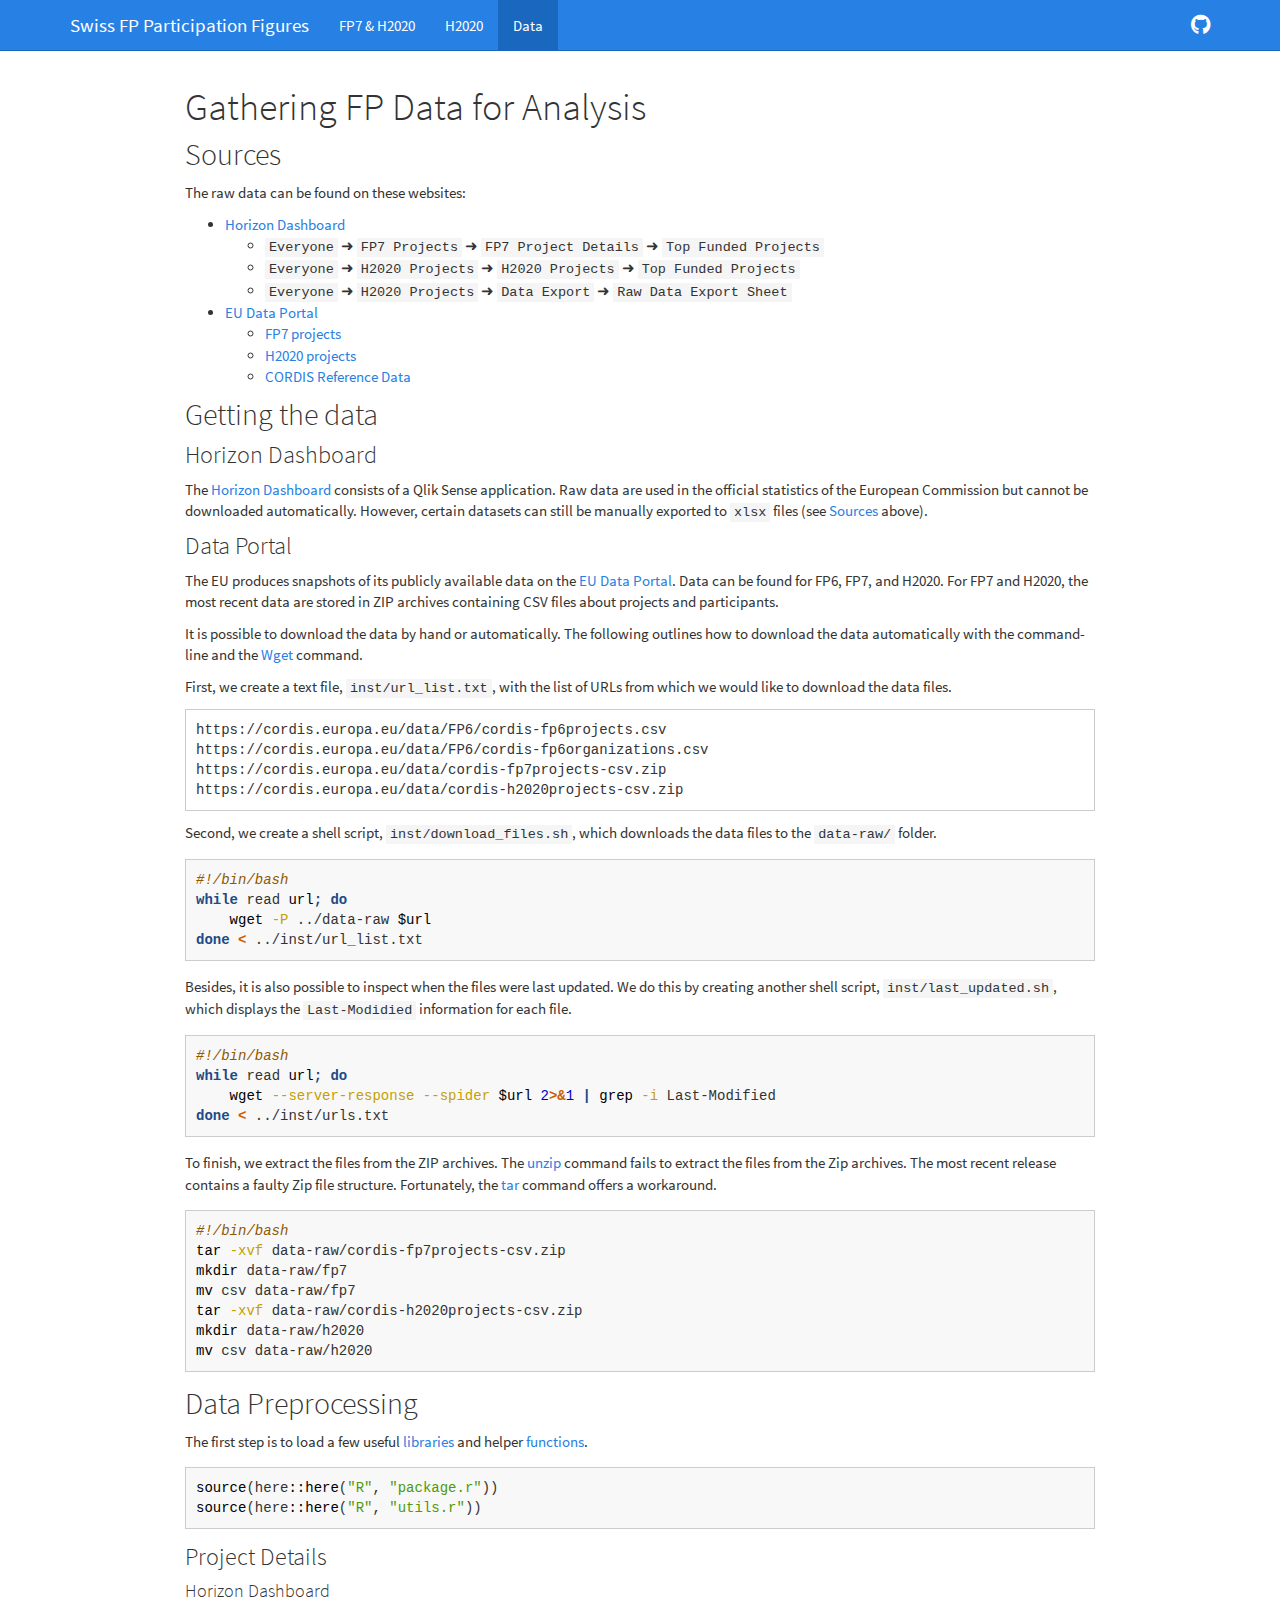
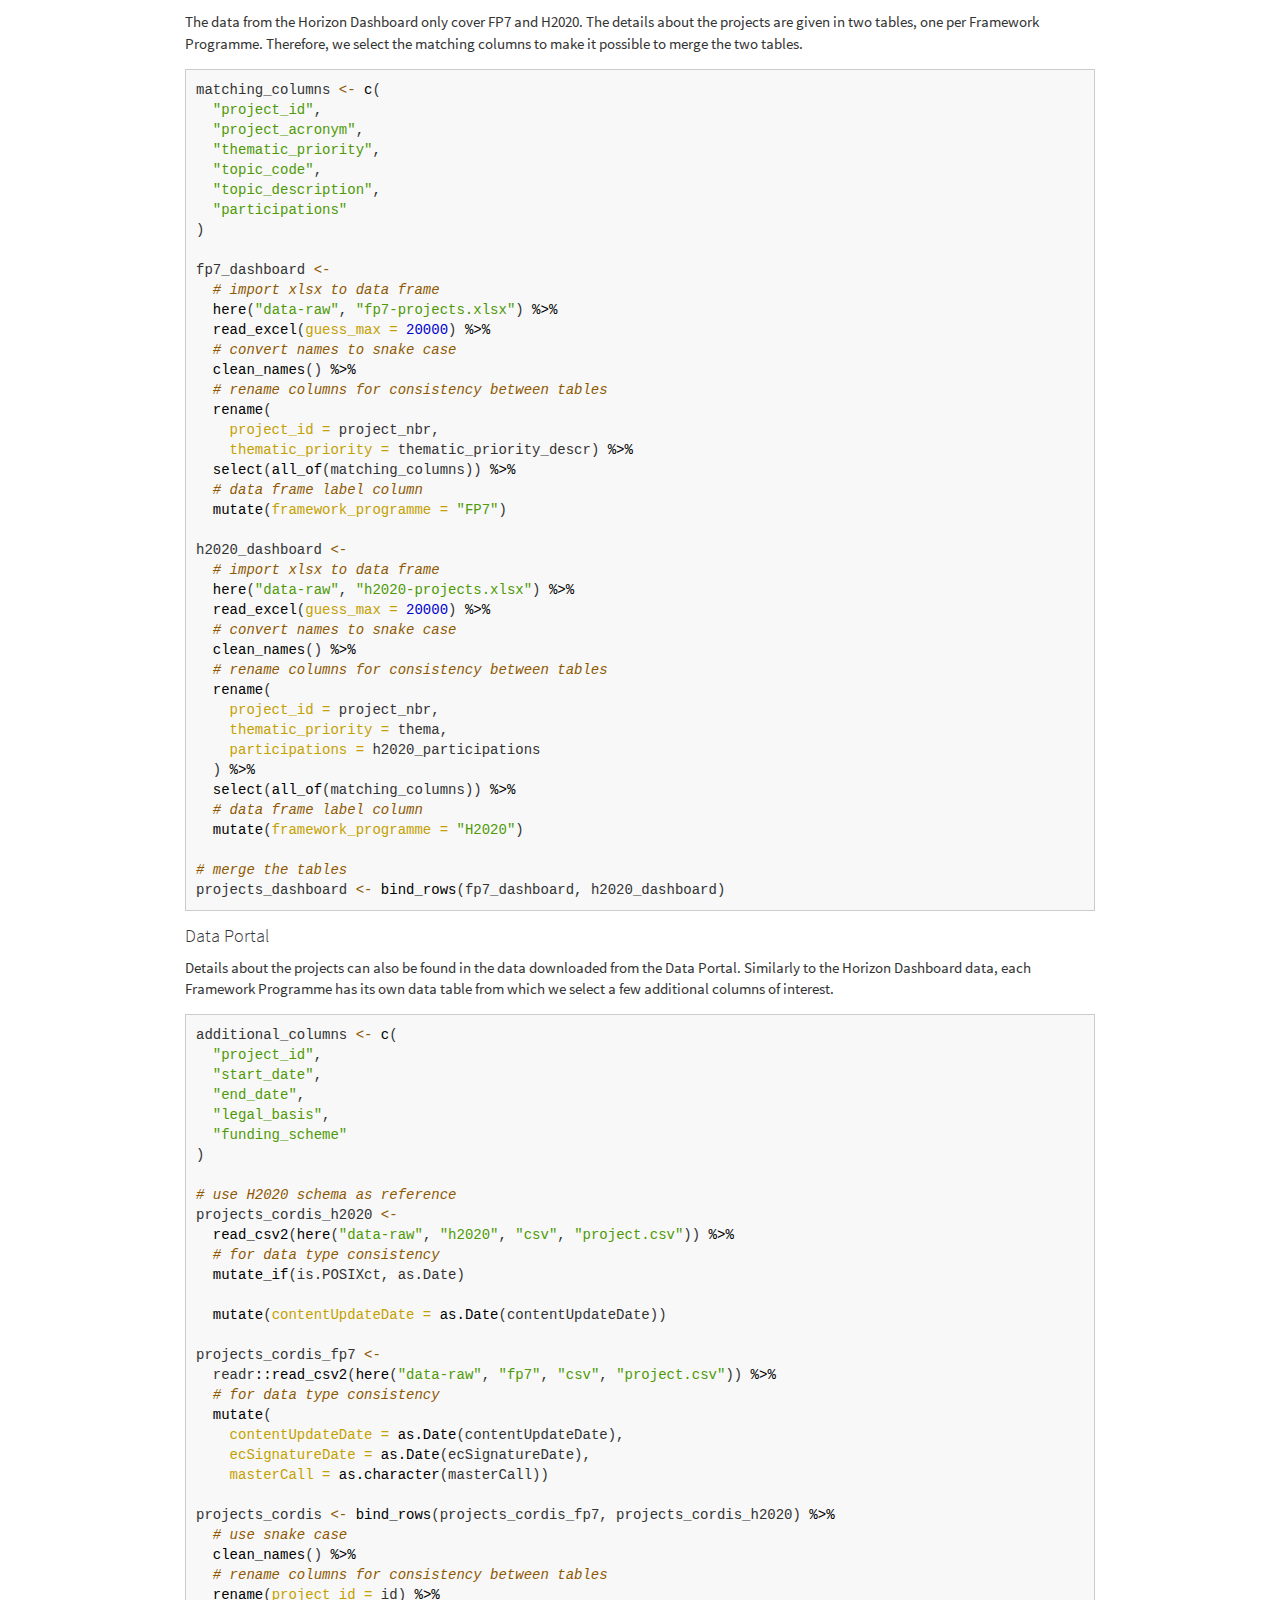
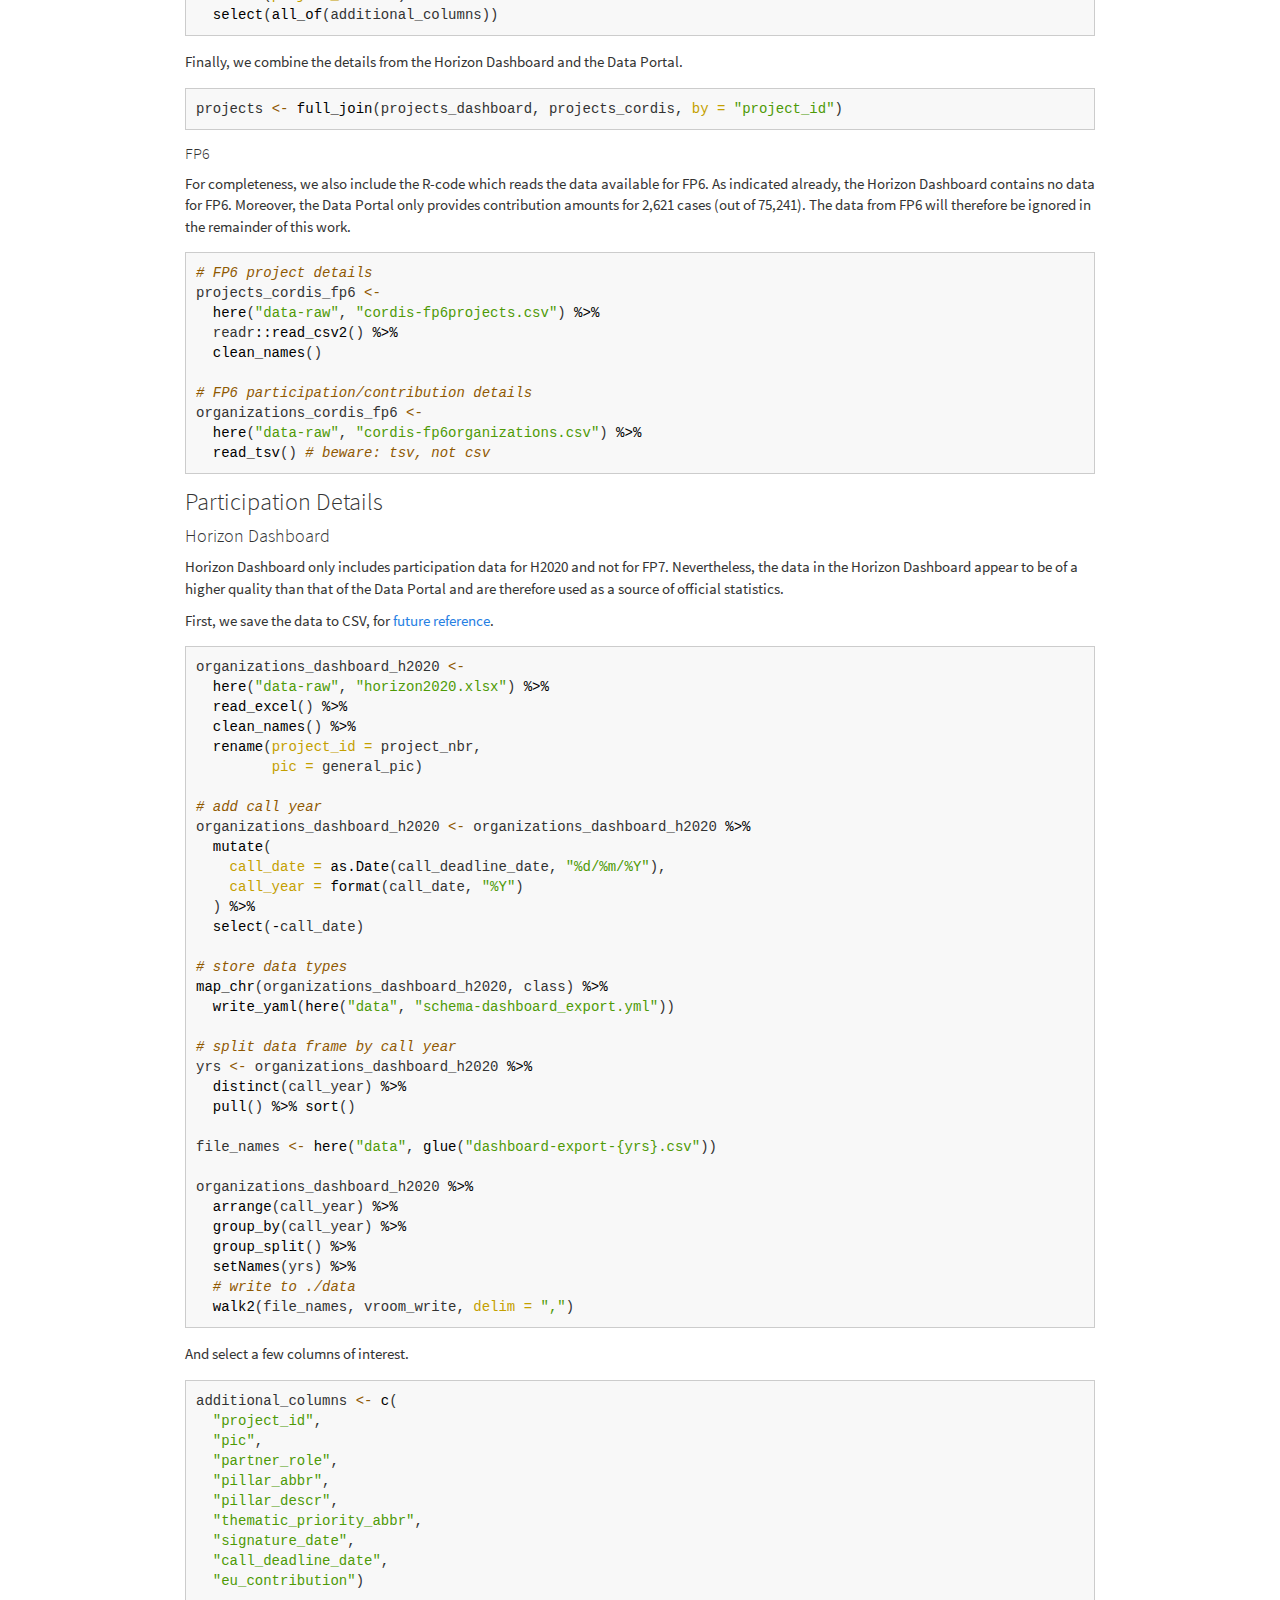
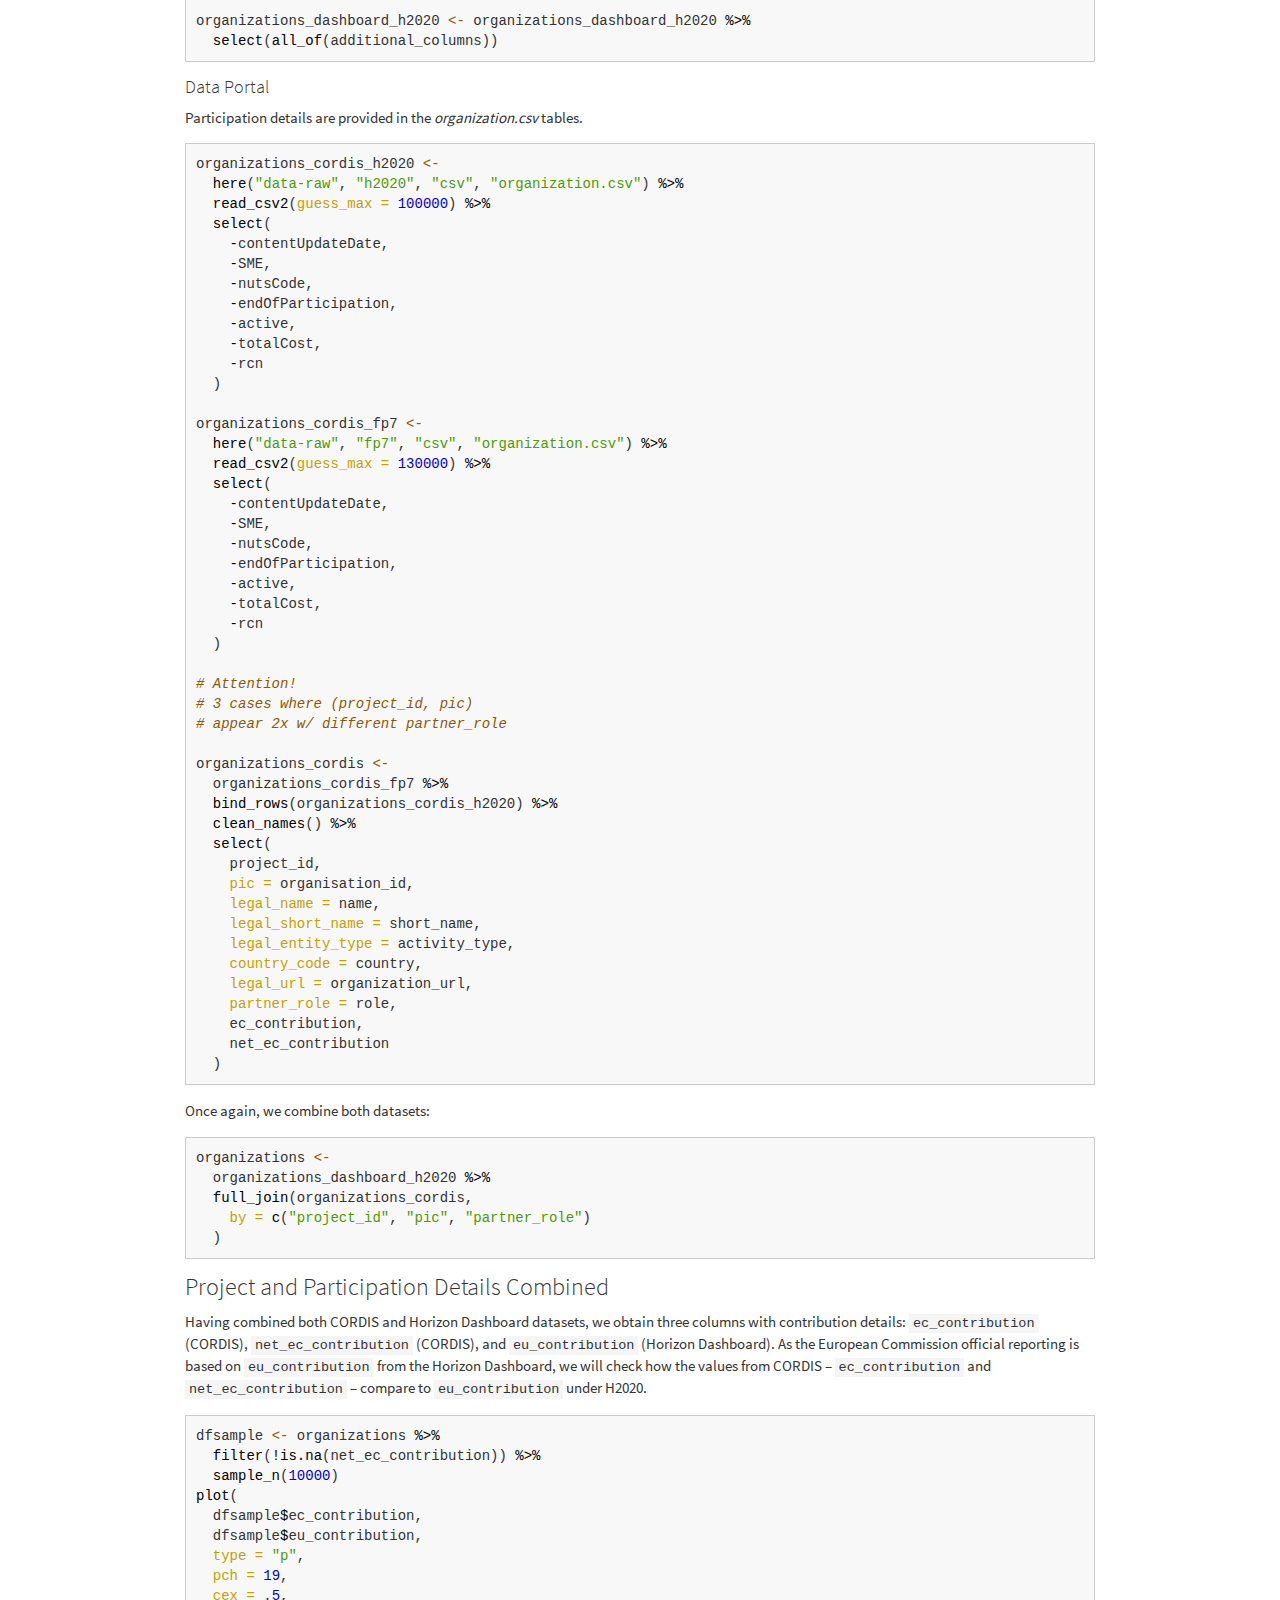
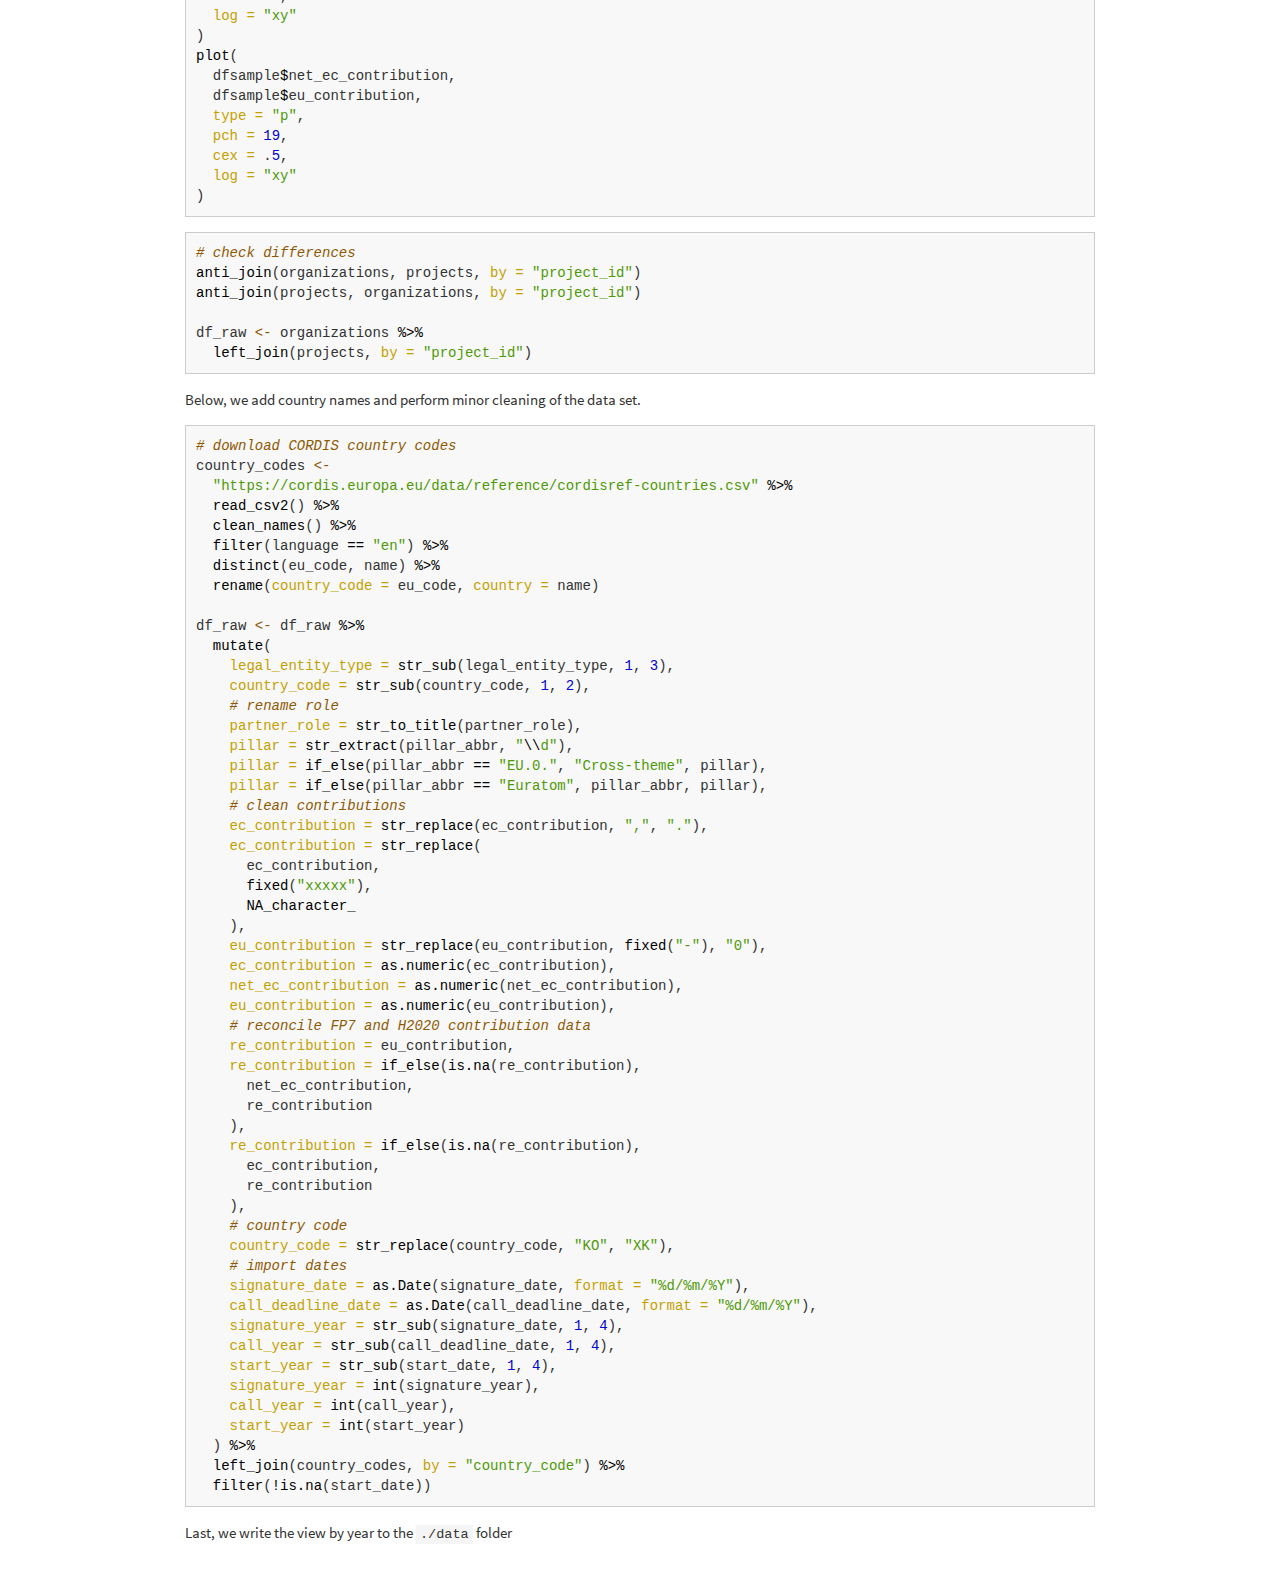
==== commit d1bb86fe: "🎨  Add link to flatgihub" ====
--- a/docs/data-gathering.html
+++ b/docs/data-gathering.html
@@ -573,7 +573,9 @@
 for FP7. Nevertheless, the data in the Horizon Dashboard appear to be of
 a higher quality than that of the Data Portal and are therefore used as
 a source of official statistics.</p>
-<p>First, we save the data to CSV, for future reference.</p>
+<p>First, we save the data to CSV, for <a
+href="https://flatgithub.com/zambujo/swissparticipation">future
+reference</a>.</p>
 <div class="sourceCode" id="cb10"><pre class="sourceCode r"><code class="sourceCode r"><span id="cb10-1"><a href="#cb10-1" aria-hidden="true" tabindex="-1"></a>organizations_dashboard_h2020 <span class="ot">&lt;-</span></span>
 <span id="cb10-2"><a href="#cb10-2" aria-hidden="true" tabindex="-1"></a>  <span class="fu">here</span>(<span class="st">&quot;data-raw&quot;</span>, <span class="st">&quot;horizon2020.xlsx&quot;</span>) <span class="sc">%&gt;%</span></span>
 <span id="cb10-3"><a href="#cb10-3" aria-hidden="true" tabindex="-1"></a>  <span class="fu">read_excel</span>() <span class="sc">%&gt;%</span></span>
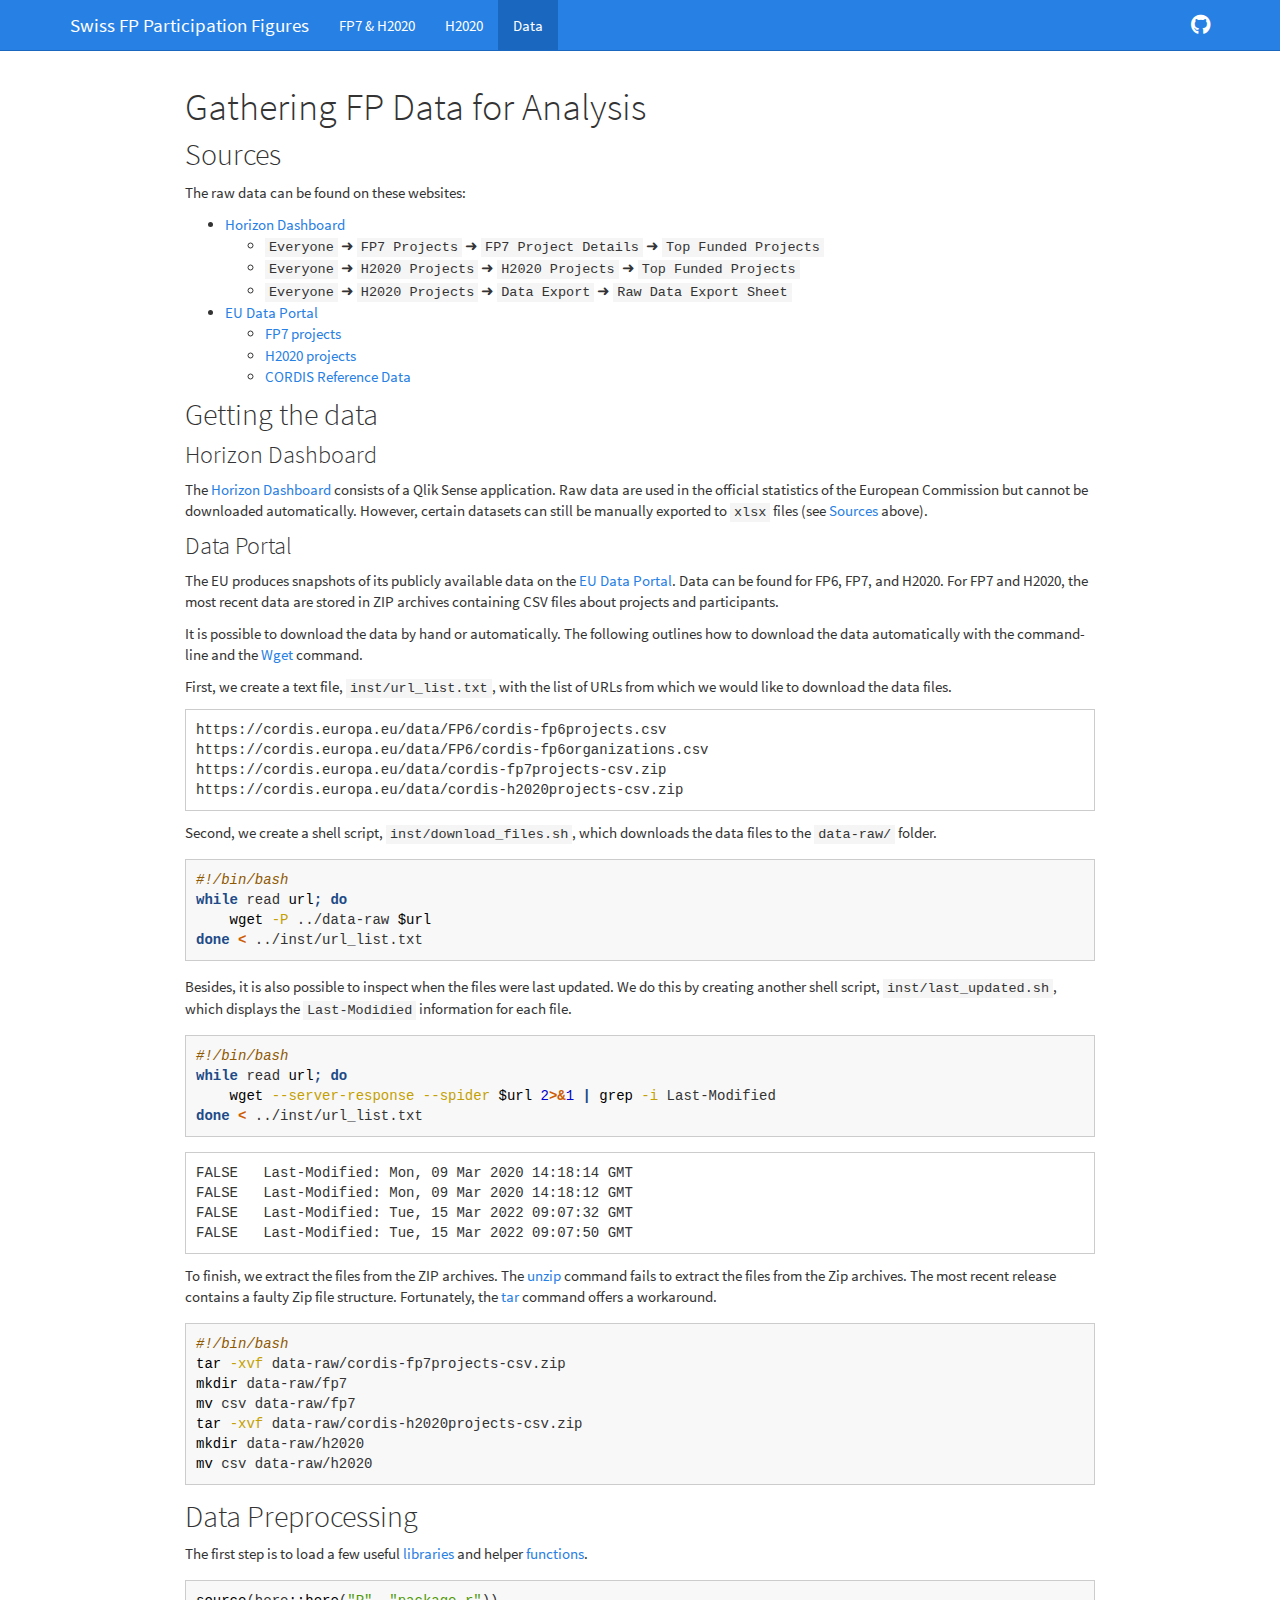
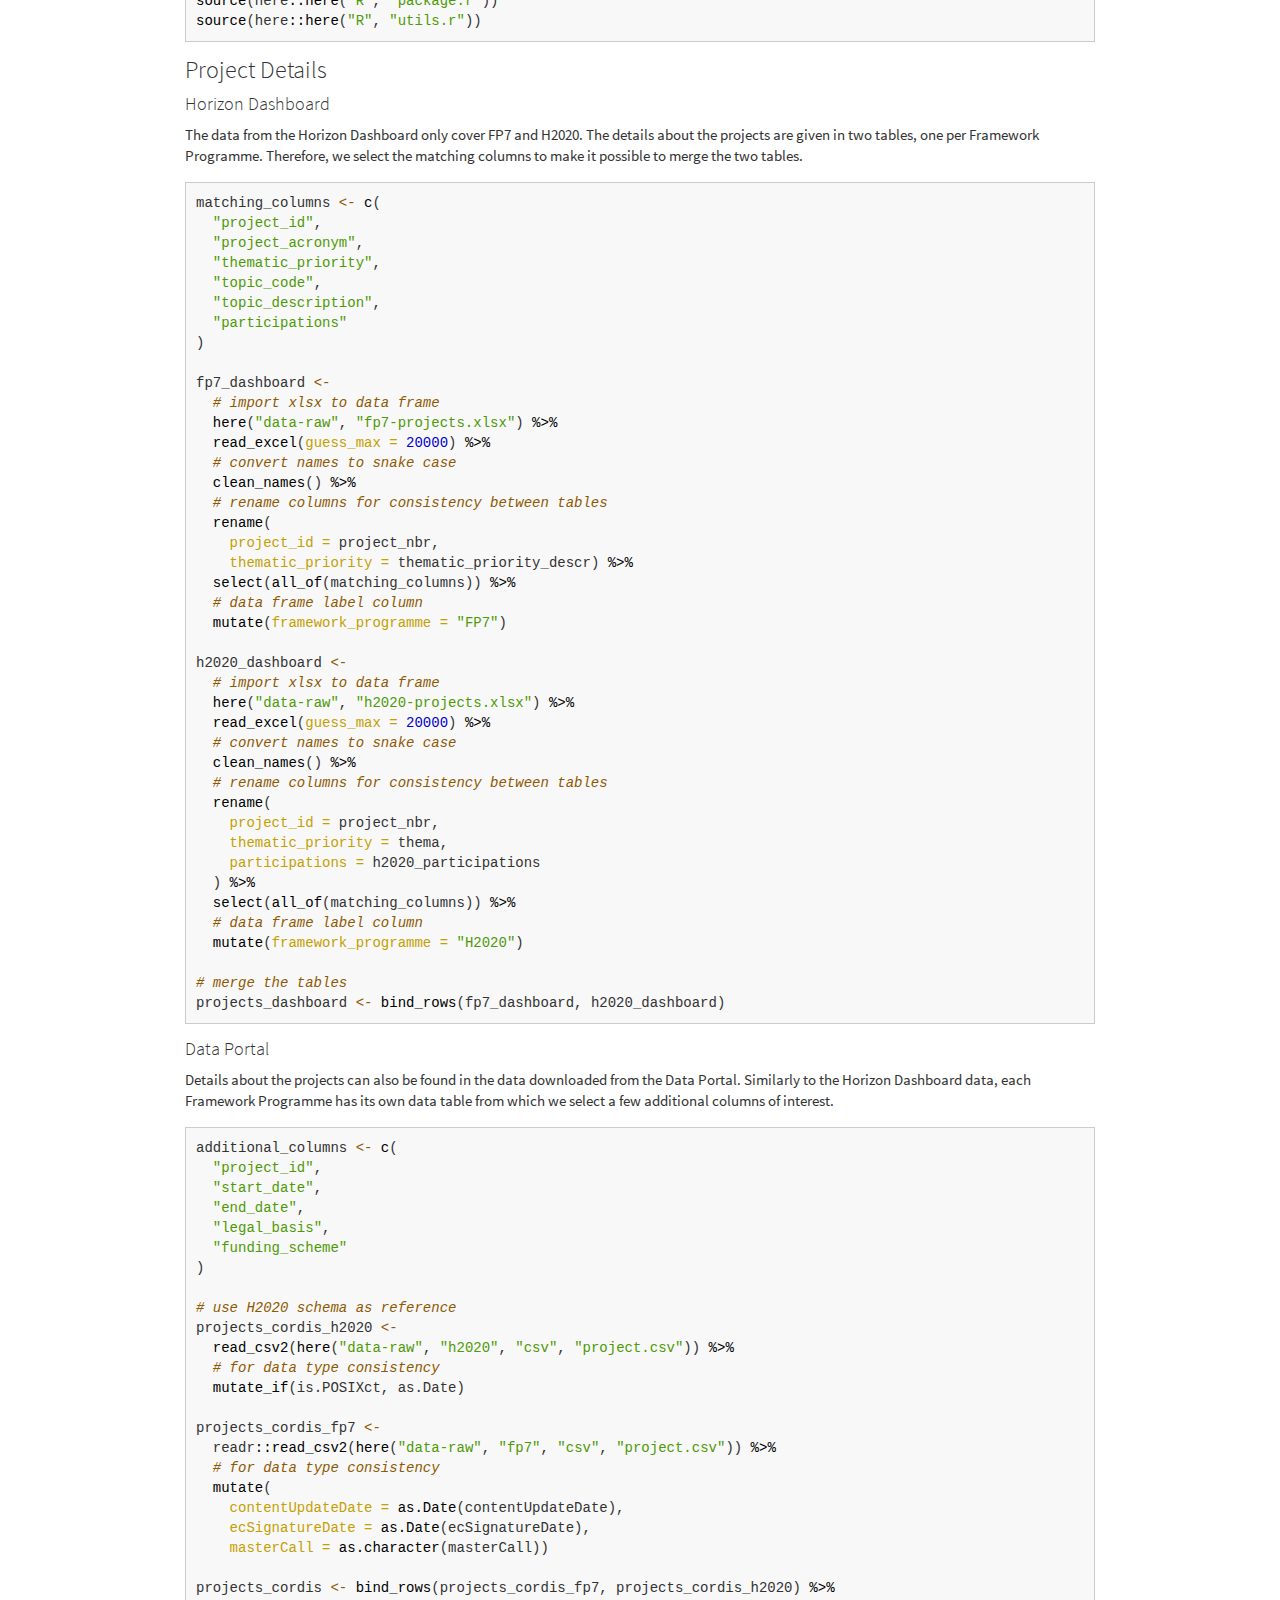
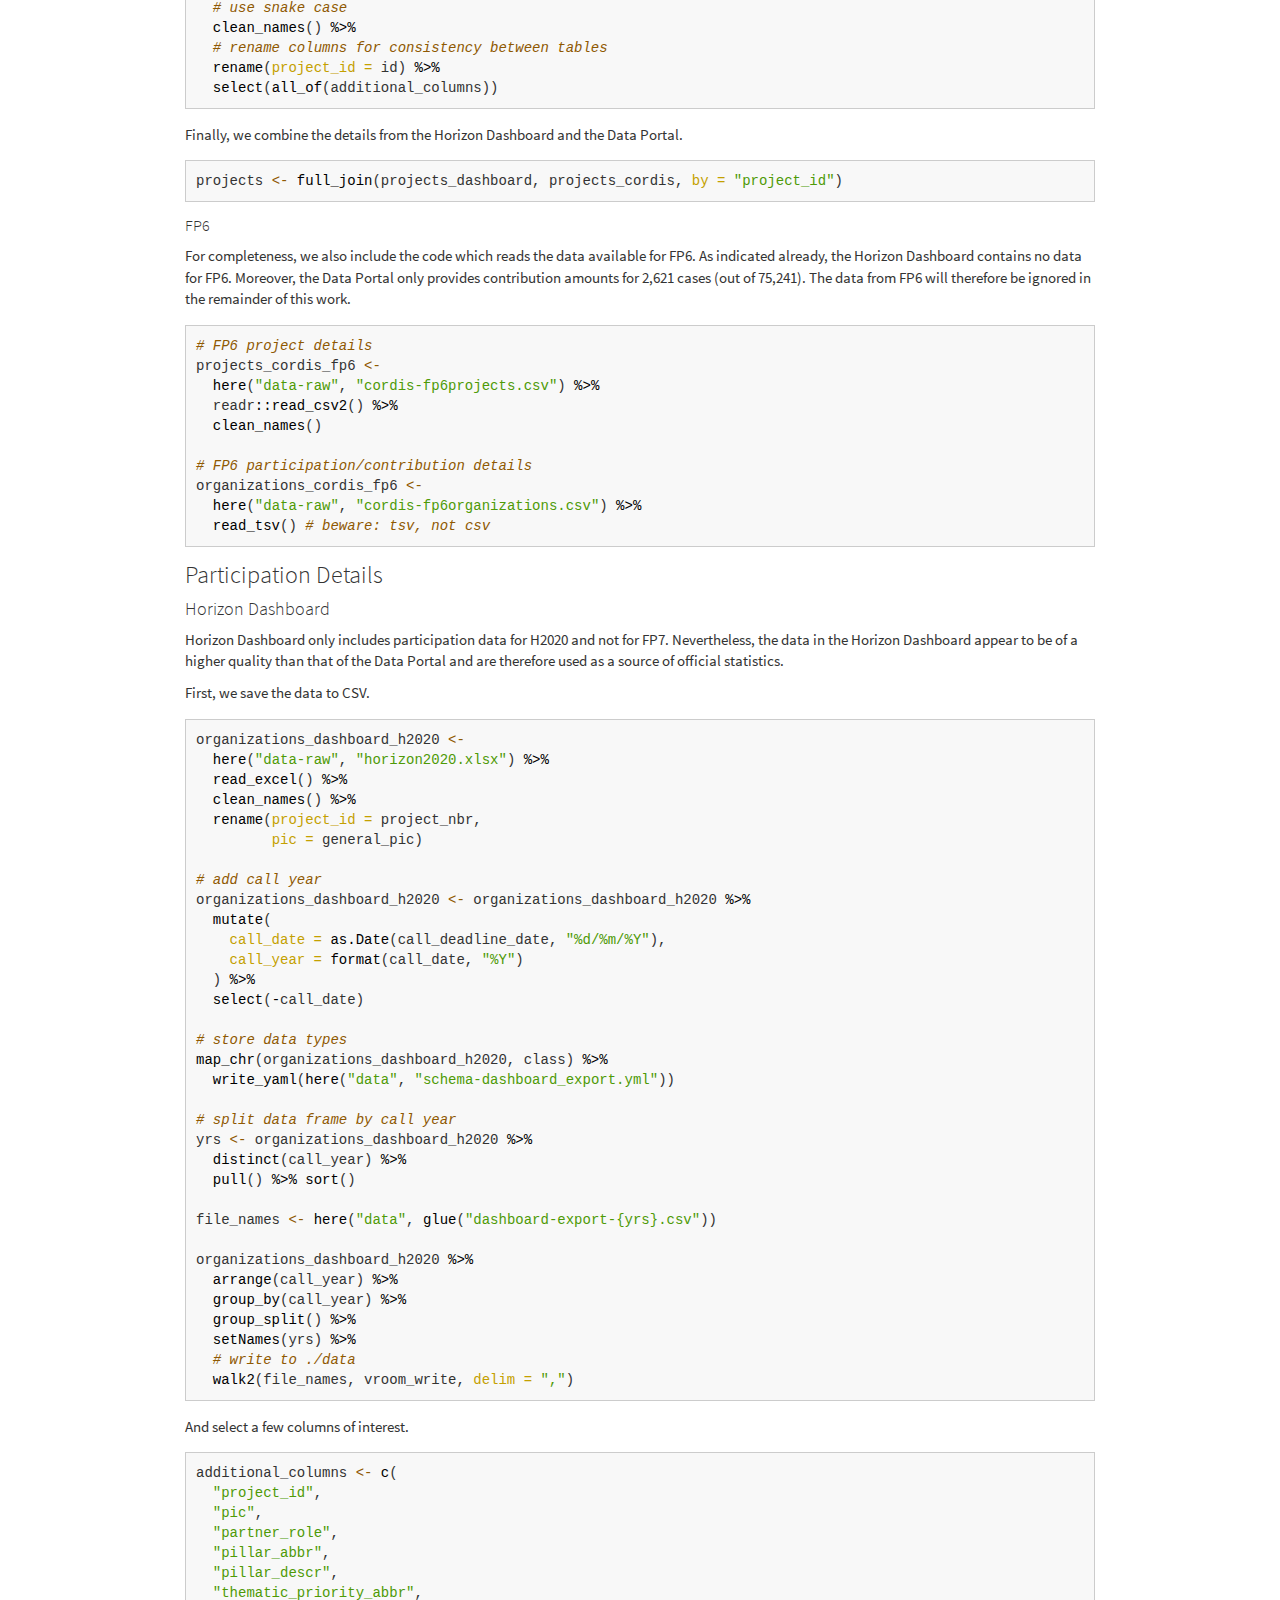
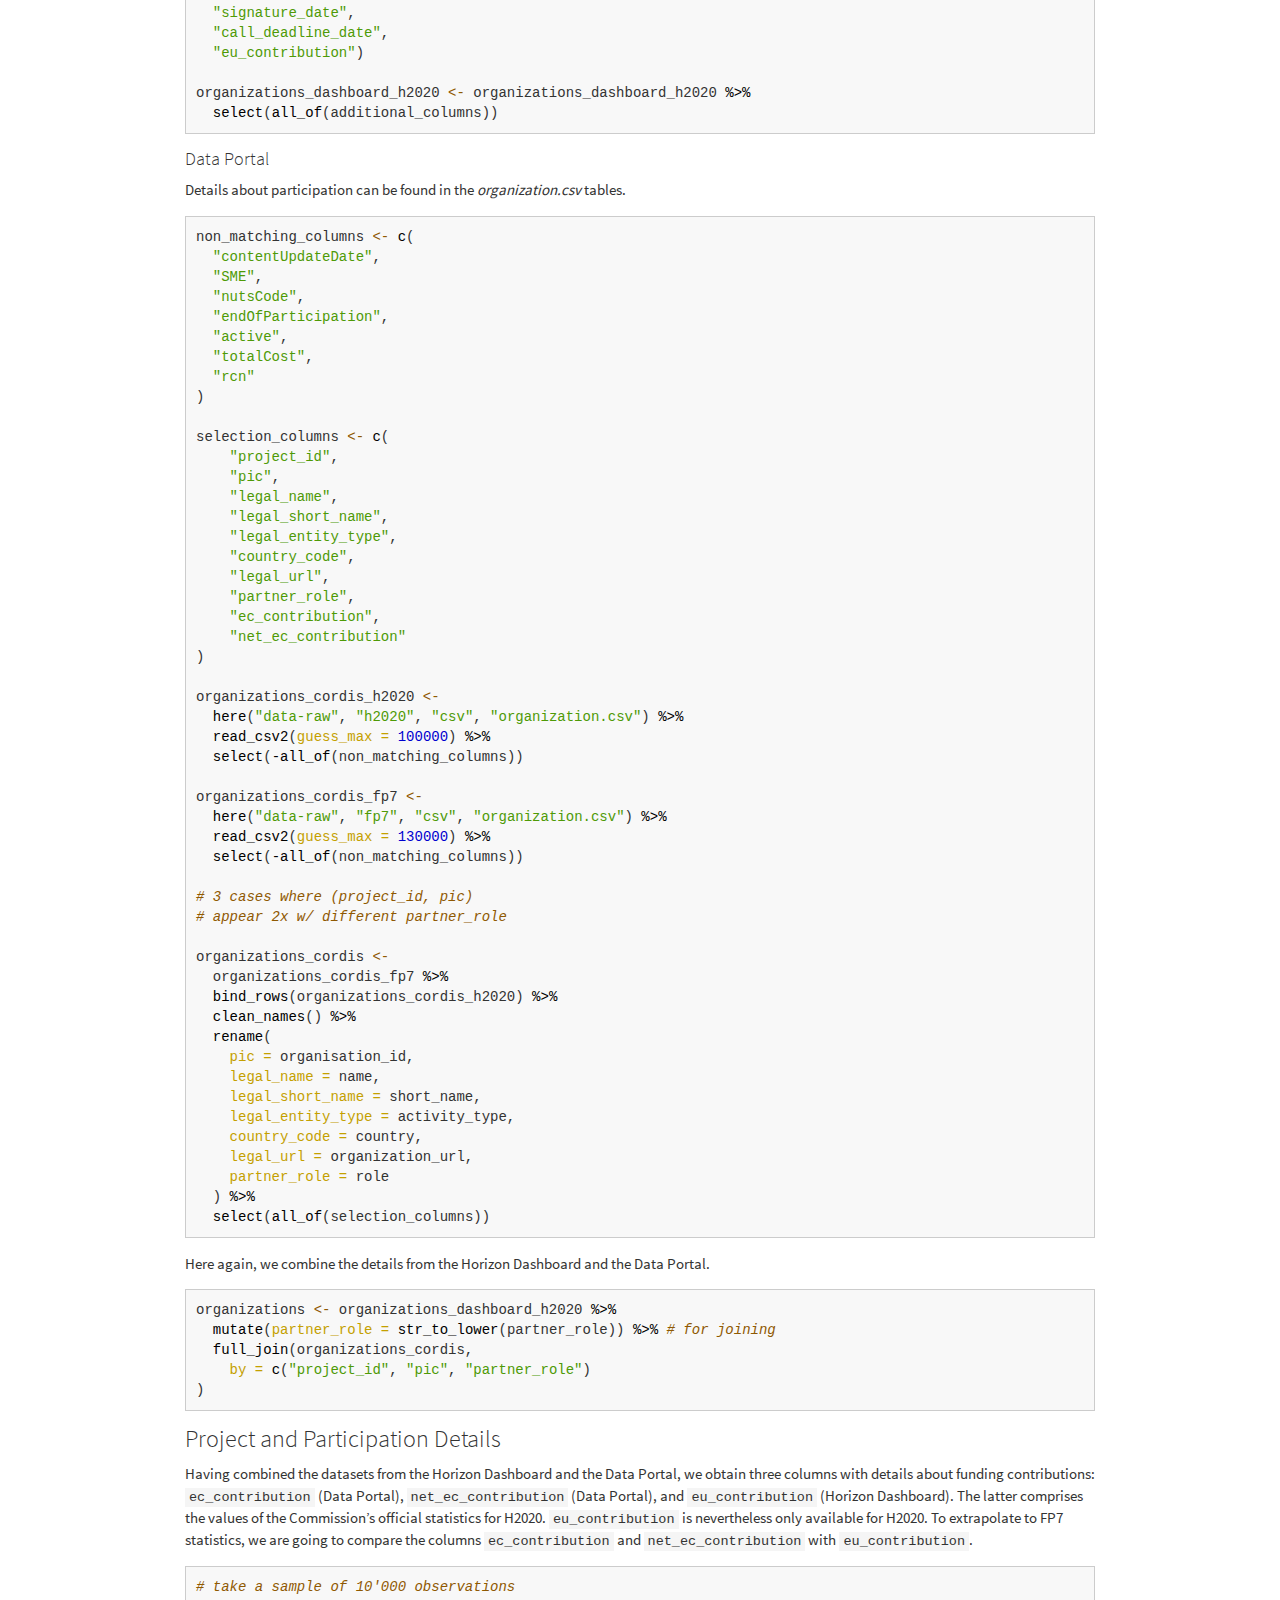
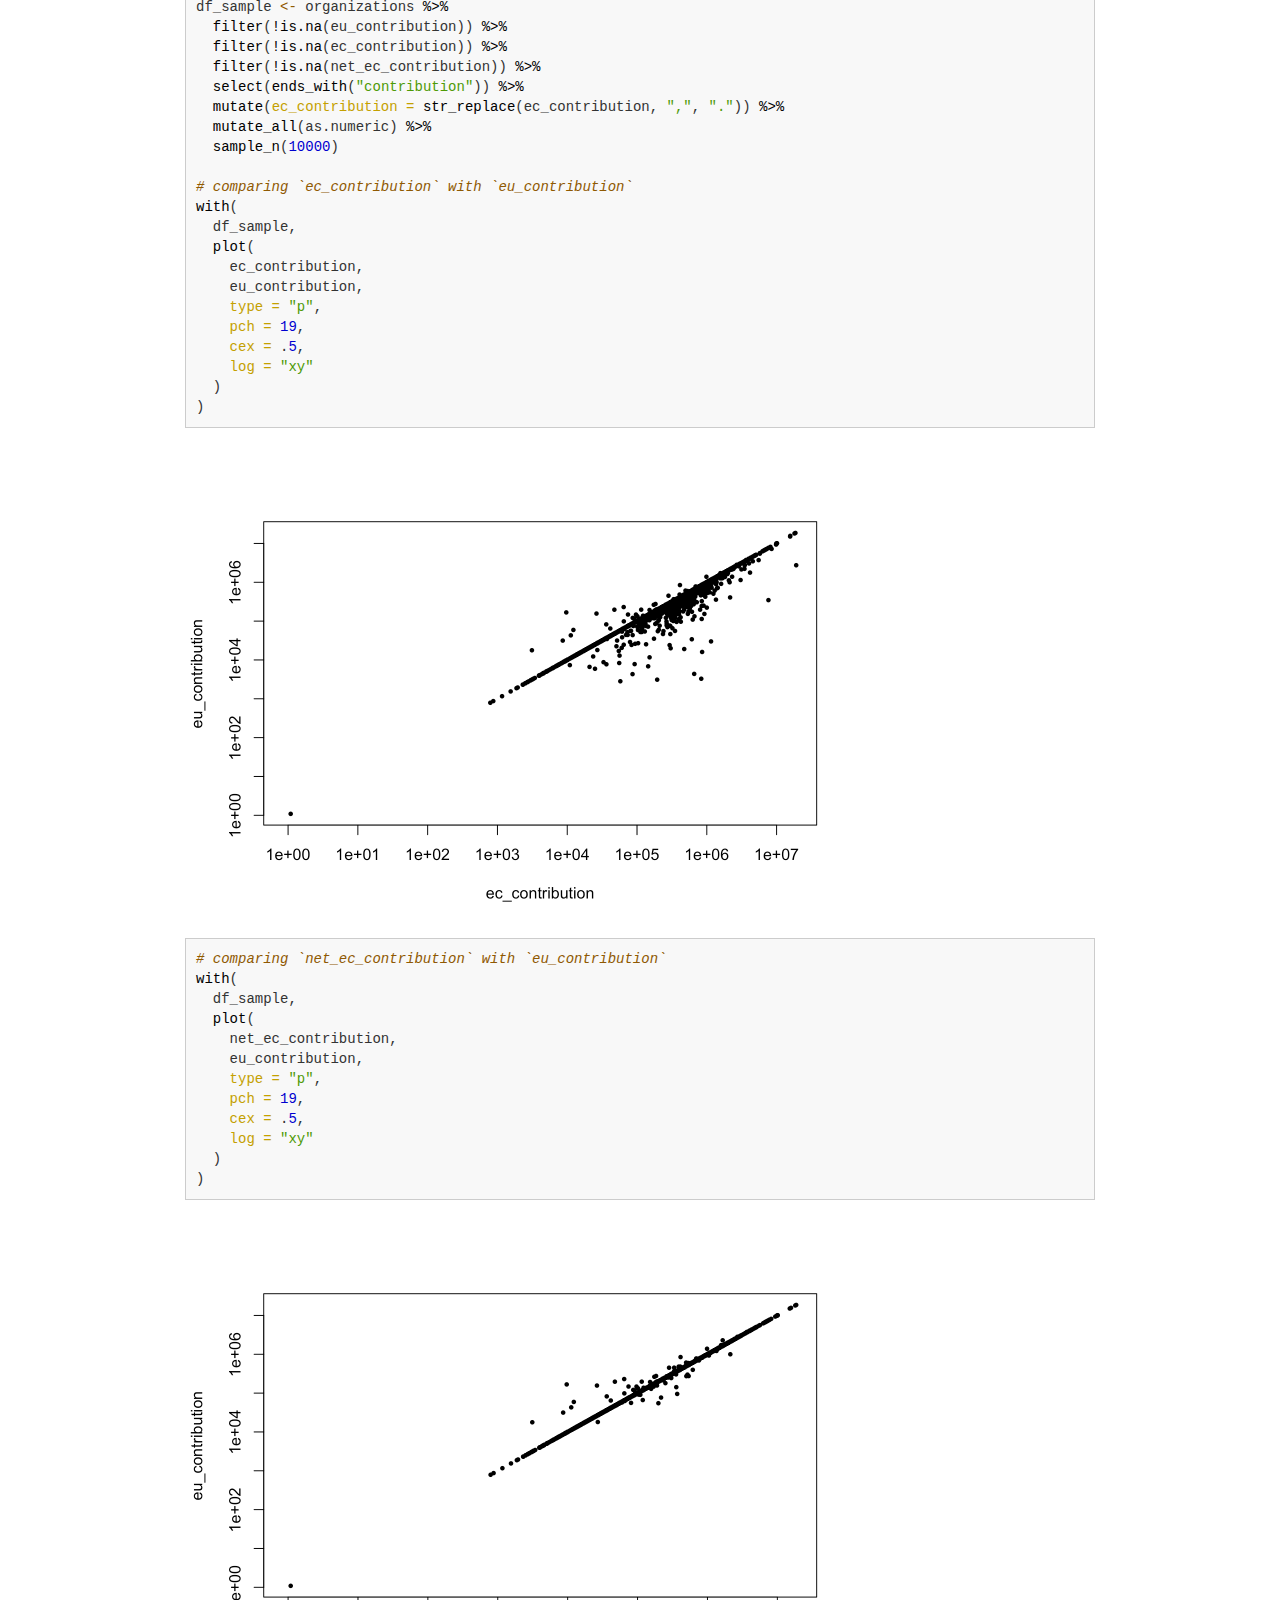
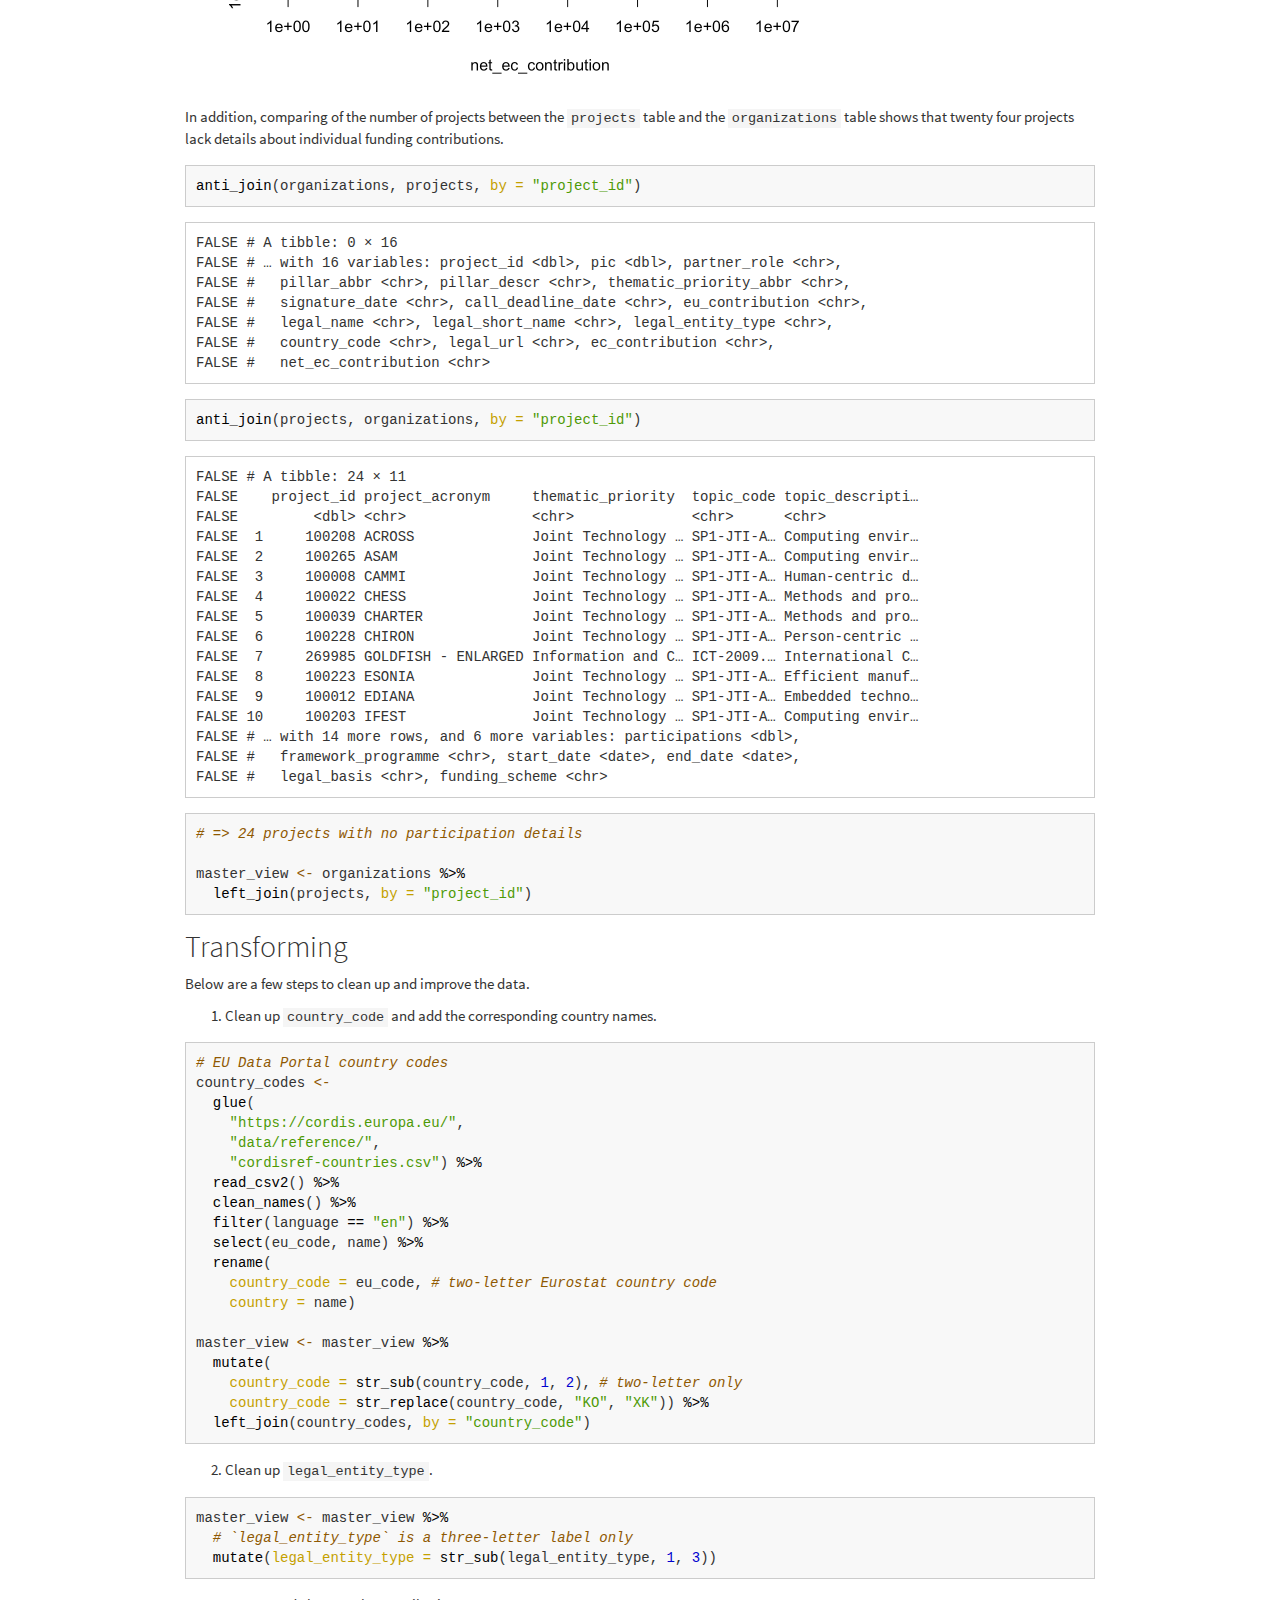
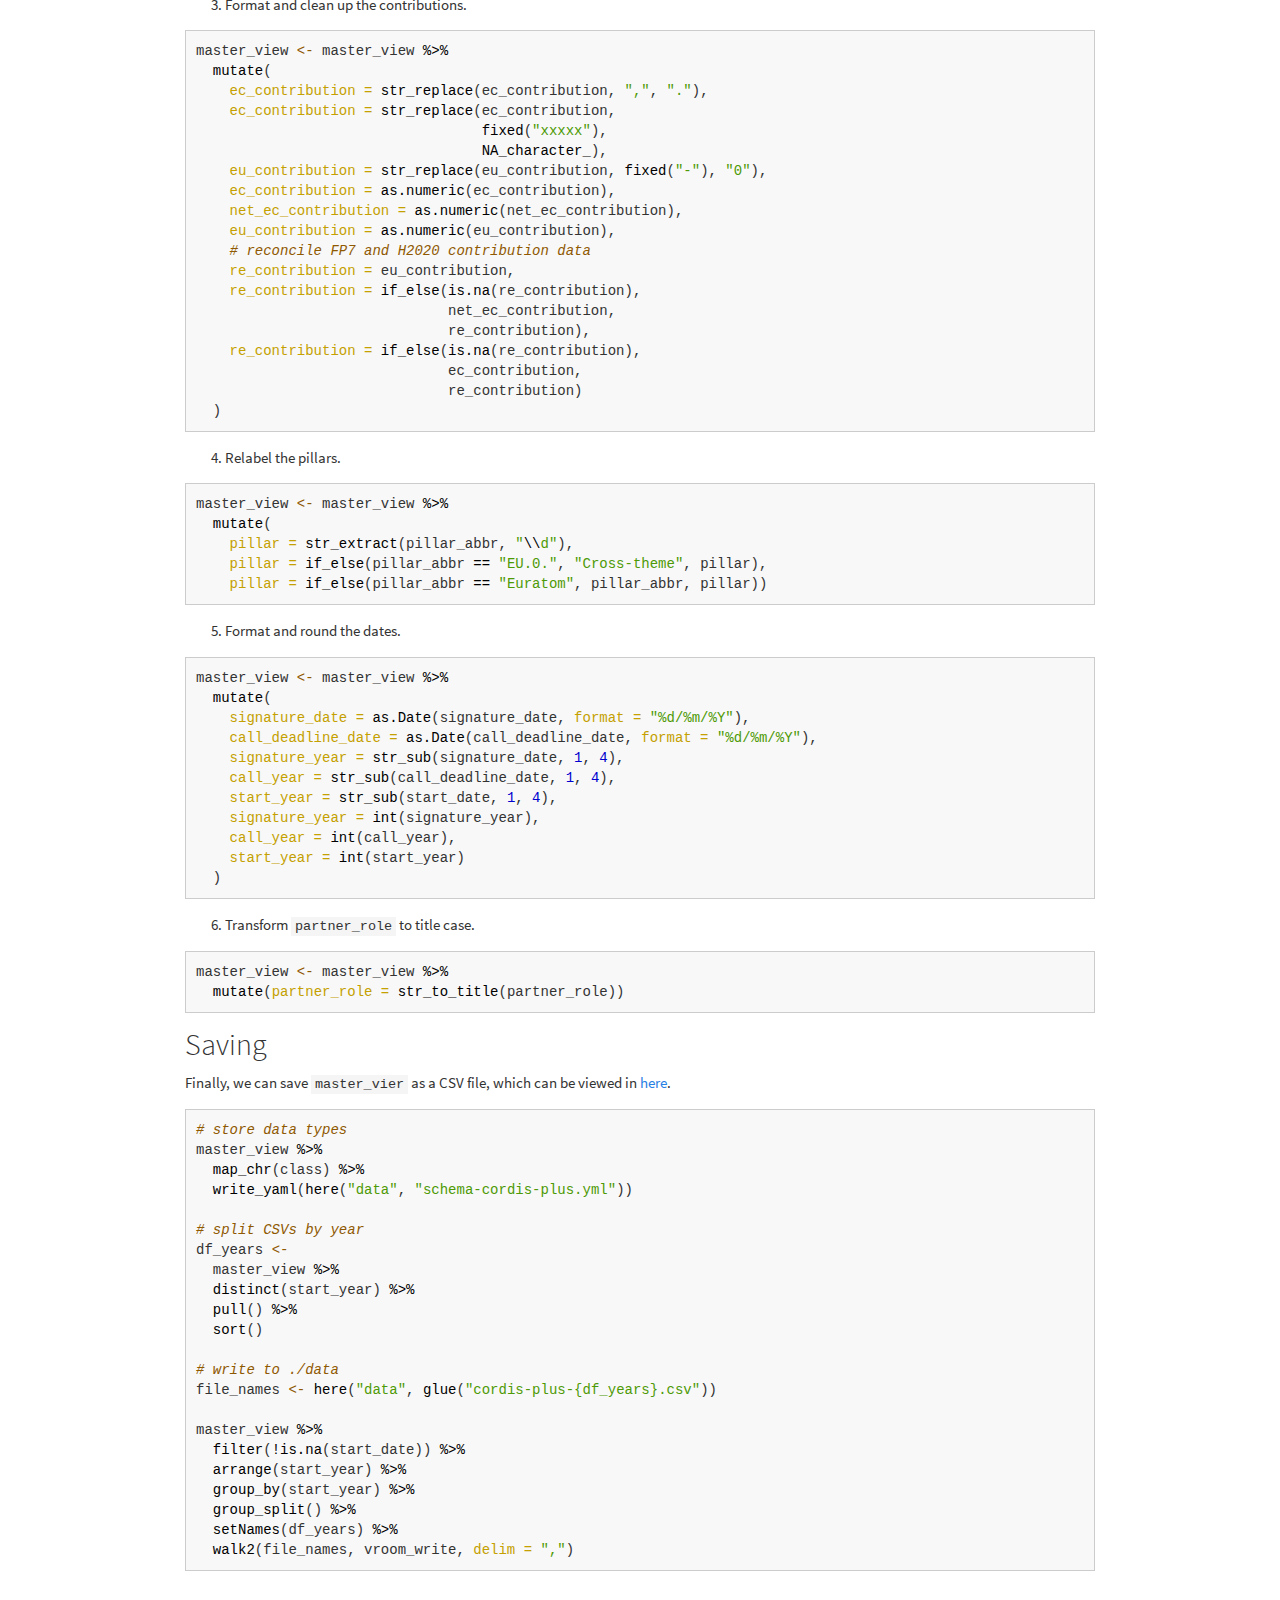
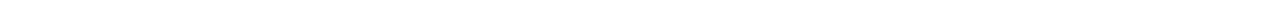
==== commit 5d24f3d0: "🍱  Updating assets and documentation" ====
--- a/docs/data-gathering.html
+++ b/docs/data-gathering.html
@@ -431,21 +431,25 @@
 class="sourceCode bash"><code class="sourceCode bash"><span id="cb3-1"><a href="#cb3-1" aria-hidden="true" tabindex="-1"></a><span class="co">#!/bin/bash</span></span>
 <span id="cb3-2"><a href="#cb3-2" aria-hidden="true" tabindex="-1"></a><span class="cf">while</span> <span class="bu">read</span> <span class="va">url</span><span class="kw">;</span> <span class="cf">do</span></span>
 <span id="cb3-3"><a href="#cb3-3" aria-hidden="true" tabindex="-1"></a>    <span class="fu">wget</span> <span class="at">--server-response</span> <span class="at">--spider</span> <span class="va">$url</span> <span class="dv">2</span><span class="op">&gt;&amp;</span><span class="dv">1</span> <span class="kw">|</span> <span class="fu">grep</span> <span class="at">-i</span> Last-Modified</span>
-<span id="cb3-4"><a href="#cb3-4" aria-hidden="true" tabindex="-1"></a><span class="cf">done</span> <span class="op">&lt;</span> ../inst/urls.txt</span></code></pre></div>
+<span id="cb3-4"><a href="#cb3-4" aria-hidden="true" tabindex="-1"></a><span class="cf">done</span> <span class="op">&lt;</span> ../inst/url_list.txt</span></code></pre></div>
+<pre><code>FALSE   Last-Modified: Mon, 09 Mar 2020 14:18:14 GMT
+FALSE   Last-Modified: Mon, 09 Mar 2020 14:18:12 GMT
+FALSE   Last-Modified: Tue, 15 Mar 2022 09:07:32 GMT
+FALSE   Last-Modified: Tue, 15 Mar 2022 09:07:50 GMT</code></pre>
 <p>To finish, we extract the files from the ZIP archives. The <a
 href="http://infozip.sourceforge.net">unzip</a> command fails to extract
 the files from the Zip archives. The most recent release contains a
 faulty Zip file structure. Fortunately, the <a
 href="https://www.gnu.org/software/tar">tar</a> command offers a
 workaround.</p>
-<div class="sourceCode" id="cb4"><pre
-class="sourceCode bash"><code class="sourceCode bash"><span id="cb4-1"><a href="#cb4-1" aria-hidden="true" tabindex="-1"></a><span class="co">#!/bin/bash</span></span>
-<span id="cb4-2"><a href="#cb4-2" aria-hidden="true" tabindex="-1"></a><span class="fu">tar</span> <span class="at">-xvf</span> data-raw/cordis-fp7projects-csv.zip</span>
-<span id="cb4-3"><a href="#cb4-3" aria-hidden="true" tabindex="-1"></a><span class="fu">mkdir</span> data-raw/fp7</span>
-<span id="cb4-4"><a href="#cb4-4" aria-hidden="true" tabindex="-1"></a><span class="fu">mv</span> csv data-raw/fp7</span>
-<span id="cb4-5"><a href="#cb4-5" aria-hidden="true" tabindex="-1"></a><span class="fu">tar</span> <span class="at">-xvf</span> data-raw/cordis-h2020projects-csv.zip</span>
-<span id="cb4-6"><a href="#cb4-6" aria-hidden="true" tabindex="-1"></a><span class="fu">mkdir</span> data-raw/h2020</span>
-<span id="cb4-7"><a href="#cb4-7" aria-hidden="true" tabindex="-1"></a><span class="fu">mv</span> csv data-raw/h2020</span></code></pre></div>
+<div class="sourceCode" id="cb5"><pre
+class="sourceCode bash"><code class="sourceCode bash"><span id="cb5-1"><a href="#cb5-1" aria-hidden="true" tabindex="-1"></a><span class="co">#!/bin/bash</span></span>
+<span id="cb5-2"><a href="#cb5-2" aria-hidden="true" tabindex="-1"></a><span class="fu">tar</span> <span class="at">-xvf</span> data-raw/cordis-fp7projects-csv.zip</span>
+<span id="cb5-3"><a href="#cb5-3" aria-hidden="true" tabindex="-1"></a><span class="fu">mkdir</span> data-raw/fp7</span>
+<span id="cb5-4"><a href="#cb5-4" aria-hidden="true" tabindex="-1"></a><span class="fu">mv</span> csv data-raw/fp7</span>
+<span id="cb5-5"><a href="#cb5-5" aria-hidden="true" tabindex="-1"></a><span class="fu">tar</span> <span class="at">-xvf</span> data-raw/cordis-h2020projects-csv.zip</span>
+<span id="cb5-6"><a href="#cb5-6" aria-hidden="true" tabindex="-1"></a><span class="fu">mkdir</span> data-raw/h2020</span>
+<span id="cb5-7"><a href="#cb5-7" aria-hidden="true" tabindex="-1"></a><span class="fu">mv</span> csv data-raw/h2020</span></code></pre></div>
 </div>
 </div>
 <div id="data-preprocessing" class="section level2">
@@ -454,8 +458,8 @@
 href="https://github.com/zambujo/swissparticipation/blob/main/R/package.r">libraries</a>
 and helper <a
 href="https://github.com/zambujo/swissparticipation/blob/main/R/utils.R">functions</a>.</p>
-<div class="sourceCode" id="cb5"><pre class="sourceCode r"><code class="sourceCode r"><span id="cb5-1"><a href="#cb5-1" aria-hidden="true" tabindex="-1"></a><span class="fu">source</span>(here<span class="sc">::</span><span class="fu">here</span>(<span class="st">&quot;R&quot;</span>, <span class="st">&quot;package.r&quot;</span>))</span>
-<span id="cb5-2"><a href="#cb5-2" aria-hidden="true" tabindex="-1"></a><span class="fu">source</span>(here<span class="sc">::</span><span class="fu">here</span>(<span class="st">&quot;R&quot;</span>, <span class="st">&quot;utils.r&quot;</span>))</span></code></pre></div>
+<div class="sourceCode" id="cb6"><pre class="sourceCode r"><code class="sourceCode r"><span id="cb6-1"><a href="#cb6-1" aria-hidden="true" tabindex="-1"></a><span class="fu">source</span>(here<span class="sc">::</span><span class="fu">here</span>(<span class="st">&quot;R&quot;</span>, <span class="st">&quot;package.r&quot;</span>))</span>
+<span id="cb6-2"><a href="#cb6-2" aria-hidden="true" tabindex="-1"></a><span class="fu">source</span>(here<span class="sc">::</span><span class="fu">here</span>(<span class="st">&quot;R&quot;</span>, <span class="st">&quot;utils.r&quot;</span>))</span></code></pre></div>
 <div id="project-details" class="section level3">
 <h3>Project Details</h3>
 <div id="horizon-dashboard-1" class="section level4">
@@ -464,47 +468,47 @@
 details about the projects are given in two tables, one per Framework
 Programme. Therefore, we select the matching columns to make it possible
 to merge the two tables.</p>
-<div class="sourceCode" id="cb6"><pre class="sourceCode r"><code class="sourceCode r"><span id="cb6-1"><a href="#cb6-1" aria-hidden="true" tabindex="-1"></a>matching_columns <span class="ot">&lt;-</span> <span class="fu">c</span>(</span>
-<span id="cb6-2"><a href="#cb6-2" aria-hidden="true" tabindex="-1"></a>  <span class="st">&quot;project_id&quot;</span>,</span>
-<span id="cb6-3"><a href="#cb6-3" aria-hidden="true" tabindex="-1"></a>  <span class="st">&quot;project_acronym&quot;</span>,</span>
-<span id="cb6-4"><a href="#cb6-4" aria-hidden="true" tabindex="-1"></a>  <span class="st">&quot;thematic_priority&quot;</span>,</span>
-<span id="cb6-5"><a href="#cb6-5" aria-hidden="true" tabindex="-1"></a>  <span class="st">&quot;topic_code&quot;</span>,</span>
-<span id="cb6-6"><a href="#cb6-6" aria-hidden="true" tabindex="-1"></a>  <span class="st">&quot;topic_description&quot;</span>,</span>
-<span id="cb6-7"><a href="#cb6-7" aria-hidden="true" tabindex="-1"></a>  <span class="st">&quot;participations&quot;</span></span>
-<span id="cb6-8"><a href="#cb6-8" aria-hidden="true" tabindex="-1"></a>)</span>
-<span id="cb6-9"><a href="#cb6-9" aria-hidden="true" tabindex="-1"></a></span>
-<span id="cb6-10"><a href="#cb6-10" aria-hidden="true" tabindex="-1"></a>fp7_dashboard <span class="ot">&lt;-</span></span>
-<span id="cb6-11"><a href="#cb6-11" aria-hidden="true" tabindex="-1"></a>  <span class="co"># import xlsx to data frame</span></span>
-<span id="cb6-12"><a href="#cb6-12" aria-hidden="true" tabindex="-1"></a>  <span class="fu">here</span>(<span class="st">&quot;data-raw&quot;</span>, <span class="st">&quot;fp7-projects.xlsx&quot;</span>) <span class="sc">%&gt;%</span></span>
-<span id="cb6-13"><a href="#cb6-13" aria-hidden="true" tabindex="-1"></a>  <span class="fu">read_excel</span>(<span class="at">guess_max =</span> <span class="dv">20000</span>) <span class="sc">%&gt;%</span></span>
-<span id="cb6-14"><a href="#cb6-14" aria-hidden="true" tabindex="-1"></a>  <span class="co"># convert names to snake case</span></span>
-<span id="cb6-15"><a href="#cb6-15" aria-hidden="true" tabindex="-1"></a>  <span class="fu">clean_names</span>() <span class="sc">%&gt;%</span></span>
-<span id="cb6-16"><a href="#cb6-16" aria-hidden="true" tabindex="-1"></a>  <span class="co"># rename columns for consistency between tables</span></span>
-<span id="cb6-17"><a href="#cb6-17" aria-hidden="true" tabindex="-1"></a>  <span class="fu">rename</span>(</span>
-<span id="cb6-18"><a href="#cb6-18" aria-hidden="true" tabindex="-1"></a>    <span class="at">project_id =</span> project_nbr,</span>
-<span id="cb6-19"><a href="#cb6-19" aria-hidden="true" tabindex="-1"></a>    <span class="at">thematic_priority =</span> thematic_priority_descr) <span class="sc">%&gt;%</span></span>
-<span id="cb6-20"><a href="#cb6-20" aria-hidden="true" tabindex="-1"></a>  <span class="fu">select</span>(<span class="fu">all_of</span>(matching_columns)) <span class="sc">%&gt;%</span></span>
-<span id="cb6-21"><a href="#cb6-21" aria-hidden="true" tabindex="-1"></a>  <span class="co"># data frame label column</span></span>
-<span id="cb6-22"><a href="#cb6-22" aria-hidden="true" tabindex="-1"></a>  <span class="fu">mutate</span>(<span class="at">framework_programme =</span> <span class="st">&quot;FP7&quot;</span>)</span>
-<span id="cb6-23"><a href="#cb6-23" aria-hidden="true" tabindex="-1"></a></span>
-<span id="cb6-24"><a href="#cb6-24" aria-hidden="true" tabindex="-1"></a>h2020_dashboard <span class="ot">&lt;-</span></span>
-<span id="cb6-25"><a href="#cb6-25" aria-hidden="true" tabindex="-1"></a>  <span class="co"># import xlsx to data frame</span></span>
-<span id="cb6-26"><a href="#cb6-26" aria-hidden="true" tabindex="-1"></a>  <span class="fu">here</span>(<span class="st">&quot;data-raw&quot;</span>, <span class="st">&quot;h2020-projects.xlsx&quot;</span>) <span class="sc">%&gt;%</span></span>
-<span id="cb6-27"><a href="#cb6-27" aria-hidden="true" tabindex="-1"></a>  <span class="fu">read_excel</span>(<span class="at">guess_max =</span> <span class="dv">20000</span>) <span class="sc">%&gt;%</span></span>
-<span id="cb6-28"><a href="#cb6-28" aria-hidden="true" tabindex="-1"></a>  <span class="co"># convert names to snake case</span></span>
-<span id="cb6-29"><a href="#cb6-29" aria-hidden="true" tabindex="-1"></a>  <span class="fu">clean_names</span>() <span class="sc">%&gt;%</span></span>
-<span id="cb6-30"><a href="#cb6-30" aria-hidden="true" tabindex="-1"></a>  <span class="co"># rename columns for consistency between tables</span></span>
-<span id="cb6-31"><a href="#cb6-31" aria-hidden="true" tabindex="-1"></a>  <span class="fu">rename</span>(</span>
-<span id="cb6-32"><a href="#cb6-32" aria-hidden="true" tabindex="-1"></a>    <span class="at">project_id =</span> project_nbr,</span>
-<span id="cb6-33"><a href="#cb6-33" aria-hidden="true" tabindex="-1"></a>    <span class="at">thematic_priority =</span> thema,</span>
-<span id="cb6-34"><a href="#cb6-34" aria-hidden="true" tabindex="-1"></a>    <span class="at">participations =</span> h2020_participations</span>
-<span id="cb6-35"><a href="#cb6-35" aria-hidden="true" tabindex="-1"></a>  ) <span class="sc">%&gt;%</span></span>
-<span id="cb6-36"><a href="#cb6-36" aria-hidden="true" tabindex="-1"></a>  <span class="fu">select</span>(<span class="fu">all_of</span>(matching_columns)) <span class="sc">%&gt;%</span></span>
-<span id="cb6-37"><a href="#cb6-37" aria-hidden="true" tabindex="-1"></a>  <span class="co"># data frame label column</span></span>
-<span id="cb6-38"><a href="#cb6-38" aria-hidden="true" tabindex="-1"></a>  <span class="fu">mutate</span>(<span class="at">framework_programme =</span> <span class="st">&quot;H2020&quot;</span>)</span>
-<span id="cb6-39"><a href="#cb6-39" aria-hidden="true" tabindex="-1"></a></span>
-<span id="cb6-40"><a href="#cb6-40" aria-hidden="true" tabindex="-1"></a><span class="co"># merge the tables</span></span>
-<span id="cb6-41"><a href="#cb6-41" aria-hidden="true" tabindex="-1"></a>projects_dashboard <span class="ot">&lt;-</span> <span class="fu">bind_rows</span>(fp7_dashboard, h2020_dashboard)</span></code></pre></div>
+<div class="sourceCode" id="cb7"><pre class="sourceCode r"><code class="sourceCode r"><span id="cb7-1"><a href="#cb7-1" aria-hidden="true" tabindex="-1"></a>matching_columns <span class="ot">&lt;-</span> <span class="fu">c</span>(</span>
+<span id="cb7-2"><a href="#cb7-2" aria-hidden="true" tabindex="-1"></a>  <span class="st">&quot;project_id&quot;</span>,</span>
+<span id="cb7-3"><a href="#cb7-3" aria-hidden="true" tabindex="-1"></a>  <span class="st">&quot;project_acronym&quot;</span>,</span>
+<span id="cb7-4"><a href="#cb7-4" aria-hidden="true" tabindex="-1"></a>  <span class="st">&quot;thematic_priority&quot;</span>,</span>
+<span id="cb7-5"><a href="#cb7-5" aria-hidden="true" tabindex="-1"></a>  <span class="st">&quot;topic_code&quot;</span>,</span>
+<span id="cb7-6"><a href="#cb7-6" aria-hidden="true" tabindex="-1"></a>  <span class="st">&quot;topic_description&quot;</span>,</span>
+<span id="cb7-7"><a href="#cb7-7" aria-hidden="true" tabindex="-1"></a>  <span class="st">&quot;participations&quot;</span></span>
+<span id="cb7-8"><a href="#cb7-8" aria-hidden="true" tabindex="-1"></a>)</span>
+<span id="cb7-9"><a href="#cb7-9" aria-hidden="true" tabindex="-1"></a></span>
+<span id="cb7-10"><a href="#cb7-10" aria-hidden="true" tabindex="-1"></a>fp7_dashboard <span class="ot">&lt;-</span></span>
+<span id="cb7-11"><a href="#cb7-11" aria-hidden="true" tabindex="-1"></a>  <span class="co"># import xlsx to data frame</span></span>
+<span id="cb7-12"><a href="#cb7-12" aria-hidden="true" tabindex="-1"></a>  <span class="fu">here</span>(<span class="st">&quot;data-raw&quot;</span>, <span class="st">&quot;fp7-projects.xlsx&quot;</span>) <span class="sc">%&gt;%</span></span>
+<span id="cb7-13"><a href="#cb7-13" aria-hidden="true" tabindex="-1"></a>  <span class="fu">read_excel</span>(<span class="at">guess_max =</span> <span class="dv">20000</span>) <span class="sc">%&gt;%</span></span>
+<span id="cb7-14"><a href="#cb7-14" aria-hidden="true" tabindex="-1"></a>  <span class="co"># convert names to snake case</span></span>
+<span id="cb7-15"><a href="#cb7-15" aria-hidden="true" tabindex="-1"></a>  <span class="fu">clean_names</span>() <span class="sc">%&gt;%</span></span>
+<span id="cb7-16"><a href="#cb7-16" aria-hidden="true" tabindex="-1"></a>  <span class="co"># rename columns for consistency between tables</span></span>
+<span id="cb7-17"><a href="#cb7-17" aria-hidden="true" tabindex="-1"></a>  <span class="fu">rename</span>(</span>
+<span id="cb7-18"><a href="#cb7-18" aria-hidden="true" tabindex="-1"></a>    <span class="at">project_id =</span> project_nbr,</span>
+<span id="cb7-19"><a href="#cb7-19" aria-hidden="true" tabindex="-1"></a>    <span class="at">thematic_priority =</span> thematic_priority_descr) <span class="sc">%&gt;%</span></span>
+<span id="cb7-20"><a href="#cb7-20" aria-hidden="true" tabindex="-1"></a>  <span class="fu">select</span>(<span class="fu">all_of</span>(matching_columns)) <span class="sc">%&gt;%</span></span>
+<span id="cb7-21"><a href="#cb7-21" aria-hidden="true" tabindex="-1"></a>  <span class="co"># data frame label column</span></span>
+<span id="cb7-22"><a href="#cb7-22" aria-hidden="true" tabindex="-1"></a>  <span class="fu">mutate</span>(<span class="at">framework_programme =</span> <span class="st">&quot;FP7&quot;</span>)</span>
+<span id="cb7-23"><a href="#cb7-23" aria-hidden="true" tabindex="-1"></a></span>
+<span id="cb7-24"><a href="#cb7-24" aria-hidden="true" tabindex="-1"></a>h2020_dashboard <span class="ot">&lt;-</span></span>
+<span id="cb7-25"><a href="#cb7-25" aria-hidden="true" tabindex="-1"></a>  <span class="co"># import xlsx to data frame</span></span>
+<span id="cb7-26"><a href="#cb7-26" aria-hidden="true" tabindex="-1"></a>  <span class="fu">here</span>(<span class="st">&quot;data-raw&quot;</span>, <span class="st">&quot;h2020-projects.xlsx&quot;</span>) <span class="sc">%&gt;%</span></span>
+<span id="cb7-27"><a href="#cb7-27" aria-hidden="true" tabindex="-1"></a>  <span class="fu">read_excel</span>(<span class="at">guess_max =</span> <span class="dv">20000</span>) <span class="sc">%&gt;%</span></span>
+<span id="cb7-28"><a href="#cb7-28" aria-hidden="true" tabindex="-1"></a>  <span class="co"># convert names to snake case</span></span>
+<span id="cb7-29"><a href="#cb7-29" aria-hidden="true" tabindex="-1"></a>  <span class="fu">clean_names</span>() <span class="sc">%&gt;%</span></span>
+<span id="cb7-30"><a href="#cb7-30" aria-hidden="true" tabindex="-1"></a>  <span class="co"># rename columns for consistency between tables</span></span>
+<span id="cb7-31"><a href="#cb7-31" aria-hidden="true" tabindex="-1"></a>  <span class="fu">rename</span>(</span>
+<span id="cb7-32"><a href="#cb7-32" aria-hidden="true" tabindex="-1"></a>    <span class="at">project_id =</span> project_nbr,</span>
+<span id="cb7-33"><a href="#cb7-33" aria-hidden="true" tabindex="-1"></a>    <span class="at">thematic_priority =</span> thema,</span>
+<span id="cb7-34"><a href="#cb7-34" aria-hidden="true" tabindex="-1"></a>    <span class="at">participations =</span> h2020_participations</span>
+<span id="cb7-35"><a href="#cb7-35" aria-hidden="true" tabindex="-1"></a>  ) <span class="sc">%&gt;%</span></span>
+<span id="cb7-36"><a href="#cb7-36" aria-hidden="true" tabindex="-1"></a>  <span class="fu">select</span>(<span class="fu">all_of</span>(matching_columns)) <span class="sc">%&gt;%</span></span>
+<span id="cb7-37"><a href="#cb7-37" aria-hidden="true" tabindex="-1"></a>  <span class="co"># data frame label column</span></span>
+<span id="cb7-38"><a href="#cb7-38" aria-hidden="true" tabindex="-1"></a>  <span class="fu">mutate</span>(<span class="at">framework_programme =</span> <span class="st">&quot;H2020&quot;</span>)</span>
+<span id="cb7-39"><a href="#cb7-39" aria-hidden="true" tabindex="-1"></a></span>
+<span id="cb7-40"><a href="#cb7-40" aria-hidden="true" tabindex="-1"></a><span class="co"># merge the tables</span></span>
+<span id="cb7-41"><a href="#cb7-41" aria-hidden="true" tabindex="-1"></a>projects_dashboard <span class="ot">&lt;-</span> <span class="fu">bind_rows</span>(fp7_dashboard, h2020_dashboard)</span></code></pre></div>
 </div>
 <div id="data-portal-1" class="section level4">
 <h4>Data Portal</h4>
@@ -512,56 +516,54 @@
 from the Data Portal. Similarly to the Horizon Dashboard data, each
 Framework Programme has its own data table from which we select a few
 additional columns of interest.</p>
-<div class="sourceCode" id="cb7"><pre class="sourceCode r"><code class="sourceCode r"><span id="cb7-1"><a href="#cb7-1" aria-hidden="true" tabindex="-1"></a>additional_columns <span class="ot">&lt;-</span> <span class="fu">c</span>(</span>
-<span id="cb7-2"><a href="#cb7-2" aria-hidden="true" tabindex="-1"></a>  <span class="st">&quot;project_id&quot;</span>,</span>
-<span id="cb7-3"><a href="#cb7-3" aria-hidden="true" tabindex="-1"></a>  <span class="st">&quot;start_date&quot;</span>,</span>
-<span id="cb7-4"><a href="#cb7-4" aria-hidden="true" tabindex="-1"></a>  <span class="st">&quot;end_date&quot;</span>,</span>
-<span id="cb7-5"><a href="#cb7-5" aria-hidden="true" tabindex="-1"></a>  <span class="st">&quot;legal_basis&quot;</span>,</span>
-<span id="cb7-6"><a href="#cb7-6" aria-hidden="true" tabindex="-1"></a>  <span class="st">&quot;funding_scheme&quot;</span></span>
-<span id="cb7-7"><a href="#cb7-7" aria-hidden="true" tabindex="-1"></a>)</span>
-<span id="cb7-8"><a href="#cb7-8" aria-hidden="true" tabindex="-1"></a></span>
-<span id="cb7-9"><a href="#cb7-9" aria-hidden="true" tabindex="-1"></a><span class="co"># use H2020 schema as reference</span></span>
-<span id="cb7-10"><a href="#cb7-10" aria-hidden="true" tabindex="-1"></a>projects_cordis_h2020 <span class="ot">&lt;-</span></span>
-<span id="cb7-11"><a href="#cb7-11" aria-hidden="true" tabindex="-1"></a>  <span class="fu">read_csv2</span>(<span class="fu">here</span>(<span class="st">&quot;data-raw&quot;</span>, <span class="st">&quot;h2020&quot;</span>, <span class="st">&quot;csv&quot;</span>, <span class="st">&quot;project.csv&quot;</span>)) <span class="sc">%&gt;%</span></span>
-<span id="cb7-12"><a href="#cb7-12" aria-hidden="true" tabindex="-1"></a>  <span class="co"># for data type consistency</span></span>
-<span id="cb7-13"><a href="#cb7-13" aria-hidden="true" tabindex="-1"></a>  <span class="fu">mutate_if</span>(is.POSIXct, as.Date)</span>
-<span id="cb7-14"><a href="#cb7-14" aria-hidden="true" tabindex="-1"></a></span>
-<span id="cb7-15"><a href="#cb7-15" aria-hidden="true" tabindex="-1"></a>  <span class="fu">mutate</span>(<span class="at">contentUpdateDate =</span> <span class="fu">as.Date</span>(contentUpdateDate))</span>
-<span id="cb7-16"><a href="#cb7-16" aria-hidden="true" tabindex="-1"></a></span>
-<span id="cb7-17"><a href="#cb7-17" aria-hidden="true" tabindex="-1"></a>projects_cordis_fp7 <span class="ot">&lt;-</span></span>
-<span id="cb7-18"><a href="#cb7-18" aria-hidden="true" tabindex="-1"></a>  readr<span class="sc">::</span><span class="fu">read_csv2</span>(<span class="fu">here</span>(<span class="st">&quot;data-raw&quot;</span>, <span class="st">&quot;fp7&quot;</span>, <span class="st">&quot;csv&quot;</span>, <span class="st">&quot;project.csv&quot;</span>)) <span class="sc">%&gt;%</span></span>
-<span id="cb7-19"><a href="#cb7-19" aria-hidden="true" tabindex="-1"></a>  <span class="co"># for data type consistency</span></span>
-<span id="cb7-20"><a href="#cb7-20" aria-hidden="true" tabindex="-1"></a>  <span class="fu">mutate</span>(</span>
-<span id="cb7-21"><a href="#cb7-21" aria-hidden="true" tabindex="-1"></a>    <span class="at">contentUpdateDate =</span> <span class="fu">as.Date</span>(contentUpdateDate),</span>
-<span id="cb7-22"><a href="#cb7-22" aria-hidden="true" tabindex="-1"></a>    <span class="at">ecSignatureDate =</span> <span class="fu">as.Date</span>(ecSignatureDate),</span>
-<span id="cb7-23"><a href="#cb7-23" aria-hidden="true" tabindex="-1"></a>    <span class="at">masterCall =</span> <span class="fu">as.character</span>(masterCall))</span>
-<span id="cb7-24"><a href="#cb7-24" aria-hidden="true" tabindex="-1"></a></span>
-<span id="cb7-25"><a href="#cb7-25" aria-hidden="true" tabindex="-1"></a>projects_cordis <span class="ot">&lt;-</span> <span class="fu">bind_rows</span>(projects_cordis_fp7, projects_cordis_h2020) <span class="sc">%&gt;%</span></span>
-<span id="cb7-26"><a href="#cb7-26" aria-hidden="true" tabindex="-1"></a>  <span class="co"># use snake case</span></span>
-<span id="cb7-27"><a href="#cb7-27" aria-hidden="true" tabindex="-1"></a>  <span class="fu">clean_names</span>() <span class="sc">%&gt;%</span></span>
-<span id="cb7-28"><a href="#cb7-28" aria-hidden="true" tabindex="-1"></a>  <span class="co"># rename columns for consistency between tables</span></span>
-<span id="cb7-29"><a href="#cb7-29" aria-hidden="true" tabindex="-1"></a>  <span class="fu">rename</span>(<span class="at">project_id =</span> id) <span class="sc">%&gt;%</span></span>
-<span id="cb7-30"><a href="#cb7-30" aria-hidden="true" tabindex="-1"></a>  <span class="fu">select</span>(<span class="fu">all_of</span>(additional_columns))</span></code></pre></div>
+<div class="sourceCode" id="cb8"><pre class="sourceCode r"><code class="sourceCode r"><span id="cb8-1"><a href="#cb8-1" aria-hidden="true" tabindex="-1"></a>additional_columns <span class="ot">&lt;-</span> <span class="fu">c</span>(</span>
+<span id="cb8-2"><a href="#cb8-2" aria-hidden="true" tabindex="-1"></a>  <span class="st">&quot;project_id&quot;</span>,</span>
+<span id="cb8-3"><a href="#cb8-3" aria-hidden="true" tabindex="-1"></a>  <span class="st">&quot;start_date&quot;</span>,</span>
+<span id="cb8-4"><a href="#cb8-4" aria-hidden="true" tabindex="-1"></a>  <span class="st">&quot;end_date&quot;</span>,</span>
+<span id="cb8-5"><a href="#cb8-5" aria-hidden="true" tabindex="-1"></a>  <span class="st">&quot;legal_basis&quot;</span>,</span>
+<span id="cb8-6"><a href="#cb8-6" aria-hidden="true" tabindex="-1"></a>  <span class="st">&quot;funding_scheme&quot;</span></span>
+<span id="cb8-7"><a href="#cb8-7" aria-hidden="true" tabindex="-1"></a>)</span>
+<span id="cb8-8"><a href="#cb8-8" aria-hidden="true" tabindex="-1"></a></span>
+<span id="cb8-9"><a href="#cb8-9" aria-hidden="true" tabindex="-1"></a><span class="co"># use H2020 schema as reference</span></span>
+<span id="cb8-10"><a href="#cb8-10" aria-hidden="true" tabindex="-1"></a>projects_cordis_h2020 <span class="ot">&lt;-</span></span>
+<span id="cb8-11"><a href="#cb8-11" aria-hidden="true" tabindex="-1"></a>  <span class="fu">read_csv2</span>(<span class="fu">here</span>(<span class="st">&quot;data-raw&quot;</span>, <span class="st">&quot;h2020&quot;</span>, <span class="st">&quot;csv&quot;</span>, <span class="st">&quot;project.csv&quot;</span>)) <span class="sc">%&gt;%</span></span>
+<span id="cb8-12"><a href="#cb8-12" aria-hidden="true" tabindex="-1"></a>  <span class="co"># for data type consistency</span></span>
+<span id="cb8-13"><a href="#cb8-13" aria-hidden="true" tabindex="-1"></a>  <span class="fu">mutate_if</span>(is.POSIXct, as.Date)</span>
+<span id="cb8-14"><a href="#cb8-14" aria-hidden="true" tabindex="-1"></a></span>
+<span id="cb8-15"><a href="#cb8-15" aria-hidden="true" tabindex="-1"></a>projects_cordis_fp7 <span class="ot">&lt;-</span></span>
+<span id="cb8-16"><a href="#cb8-16" aria-hidden="true" tabindex="-1"></a>  readr<span class="sc">::</span><span class="fu">read_csv2</span>(<span class="fu">here</span>(<span class="st">&quot;data-raw&quot;</span>, <span class="st">&quot;fp7&quot;</span>, <span class="st">&quot;csv&quot;</span>, <span class="st">&quot;project.csv&quot;</span>)) <span class="sc">%&gt;%</span></span>
+<span id="cb8-17"><a href="#cb8-17" aria-hidden="true" tabindex="-1"></a>  <span class="co"># for data type consistency</span></span>
+<span id="cb8-18"><a href="#cb8-18" aria-hidden="true" tabindex="-1"></a>  <span class="fu">mutate</span>(</span>
+<span id="cb8-19"><a href="#cb8-19" aria-hidden="true" tabindex="-1"></a>    <span class="at">contentUpdateDate =</span> <span class="fu">as.Date</span>(contentUpdateDate),</span>
+<span id="cb8-20"><a href="#cb8-20" aria-hidden="true" tabindex="-1"></a>    <span class="at">ecSignatureDate =</span> <span class="fu">as.Date</span>(ecSignatureDate),</span>
+<span id="cb8-21"><a href="#cb8-21" aria-hidden="true" tabindex="-1"></a>    <span class="at">masterCall =</span> <span class="fu">as.character</span>(masterCall))</span>
+<span id="cb8-22"><a href="#cb8-22" aria-hidden="true" tabindex="-1"></a></span>
+<span id="cb8-23"><a href="#cb8-23" aria-hidden="true" tabindex="-1"></a>projects_cordis <span class="ot">&lt;-</span> <span class="fu">bind_rows</span>(projects_cordis_fp7, projects_cordis_h2020) <span class="sc">%&gt;%</span></span>
+<span id="cb8-24"><a href="#cb8-24" aria-hidden="true" tabindex="-1"></a>  <span class="co"># use snake case</span></span>
+<span id="cb8-25"><a href="#cb8-25" aria-hidden="true" tabindex="-1"></a>  <span class="fu">clean_names</span>() <span class="sc">%&gt;%</span></span>
+<span id="cb8-26"><a href="#cb8-26" aria-hidden="true" tabindex="-1"></a>  <span class="co"># rename columns for consistency between tables</span></span>
+<span id="cb8-27"><a href="#cb8-27" aria-hidden="true" tabindex="-1"></a>  <span class="fu">rename</span>(<span class="at">project_id =</span> id) <span class="sc">%&gt;%</span></span>
+<span id="cb8-28"><a href="#cb8-28" aria-hidden="true" tabindex="-1"></a>  <span class="fu">select</span>(<span class="fu">all_of</span>(additional_columns))</span></code></pre></div>
 <p>Finally, we combine the details from the Horizon Dashboard and the
 Data Portal.</p>
-<div class="sourceCode" id="cb8"><pre class="sourceCode r"><code class="sourceCode r"><span id="cb8-1"><a href="#cb8-1" aria-hidden="true" tabindex="-1"></a>projects <span class="ot">&lt;-</span> <span class="fu">full_join</span>(projects_dashboard, projects_cordis, <span class="at">by =</span> <span class="st">&quot;project_id&quot;</span>)</span></code></pre></div>
+<div class="sourceCode" id="cb9"><pre class="sourceCode r"><code class="sourceCode r"><span id="cb9-1"><a href="#cb9-1" aria-hidden="true" tabindex="-1"></a>projects <span class="ot">&lt;-</span> <span class="fu">full_join</span>(projects_dashboard, projects_cordis, <span class="at">by =</span> <span class="st">&quot;project_id&quot;</span>)</span></code></pre></div>
 <div id="fp6" class="section level5">
 <h5>FP6</h5>
-<p>For completeness, we also include the R-code which reads the data
+<p>For completeness, we also include the code which reads the data
 available for FP6. As indicated already, the Horizon Dashboard contains
 no data for FP6. Moreover, the Data Portal only provides contribution
 amounts for 2,621 cases (out of 75,241). The data from FP6 will
 therefore be ignored in the remainder of this work.</p>
-<div class="sourceCode" id="cb9"><pre class="sourceCode r"><code class="sourceCode r"><span id="cb9-1"><a href="#cb9-1" aria-hidden="true" tabindex="-1"></a><span class="co"># FP6 project details</span></span>
-<span id="cb9-2"><a href="#cb9-2" aria-hidden="true" tabindex="-1"></a>projects_cordis_fp6 <span class="ot">&lt;-</span></span>
-<span id="cb9-3"><a href="#cb9-3" aria-hidden="true" tabindex="-1"></a>  <span class="fu">here</span>(<span class="st">&quot;data-raw&quot;</span>, <span class="st">&quot;cordis-fp6projects.csv&quot;</span>) <span class="sc">%&gt;%</span></span>
-<span id="cb9-4"><a href="#cb9-4" aria-hidden="true" tabindex="-1"></a>  readr<span class="sc">::</span><span class="fu">read_csv2</span>() <span class="sc">%&gt;%</span></span>
-<span id="cb9-5"><a href="#cb9-5" aria-hidden="true" tabindex="-1"></a>  <span class="fu">clean_names</span>()</span>
-<span id="cb9-6"><a href="#cb9-6" aria-hidden="true" tabindex="-1"></a></span>
-<span id="cb9-7"><a href="#cb9-7" aria-hidden="true" tabindex="-1"></a><span class="co"># FP6 participation/contribution details</span></span>
-<span id="cb9-8"><a href="#cb9-8" aria-hidden="true" tabindex="-1"></a>organizations_cordis_fp6 <span class="ot">&lt;-</span></span>
-<span id="cb9-9"><a href="#cb9-9" aria-hidden="true" tabindex="-1"></a>  <span class="fu">here</span>(<span class="st">&quot;data-raw&quot;</span>, <span class="st">&quot;cordis-fp6organizations.csv&quot;</span>) <span class="sc">%&gt;%</span></span>
-<span id="cb9-10"><a href="#cb9-10" aria-hidden="true" tabindex="-1"></a>  <span class="fu">read_tsv</span>() <span class="co"># beware: tsv, not csv</span></span></code></pre></div>
+<div class="sourceCode" id="cb10"><pre class="sourceCode r"><code class="sourceCode r"><span id="cb10-1"><a href="#cb10-1" aria-hidden="true" tabindex="-1"></a><span class="co"># FP6 project details</span></span>
+<span id="cb10-2"><a href="#cb10-2" aria-hidden="true" tabindex="-1"></a>projects_cordis_fp6 <span class="ot">&lt;-</span></span>
+<span id="cb10-3"><a href="#cb10-3" aria-hidden="true" tabindex="-1"></a>  <span class="fu">here</span>(<span class="st">&quot;data-raw&quot;</span>, <span class="st">&quot;cordis-fp6projects.csv&quot;</span>) <span class="sc">%&gt;%</span></span>
+<span id="cb10-4"><a href="#cb10-4" aria-hidden="true" tabindex="-1"></a>  readr<span class="sc">::</span><span class="fu">read_csv2</span>() <span class="sc">%&gt;%</span></span>
+<span id="cb10-5"><a href="#cb10-5" aria-hidden="true" tabindex="-1"></a>  <span class="fu">clean_names</span>()</span>
+<span id="cb10-6"><a href="#cb10-6" aria-hidden="true" tabindex="-1"></a></span>
+<span id="cb10-7"><a href="#cb10-7" aria-hidden="true" tabindex="-1"></a><span class="co"># FP6 participation/contribution details</span></span>
+<span id="cb10-8"><a href="#cb10-8" aria-hidden="true" tabindex="-1"></a>organizations_cordis_fp6 <span class="ot">&lt;-</span></span>
+<span id="cb10-9"><a href="#cb10-9" aria-hidden="true" tabindex="-1"></a>  <span class="fu">here</span>(<span class="st">&quot;data-raw&quot;</span>, <span class="st">&quot;cordis-fp6organizations.csv&quot;</span>) <span class="sc">%&gt;%</span></span>
+<span id="cb10-10"><a href="#cb10-10" aria-hidden="true" tabindex="-1"></a>  <span class="fu">read_tsv</span>() <span class="co"># beware: tsv, not csv</span></span></code></pre></div>
 </div>
 </div>
 </div>
@@ -573,208 +575,310 @@
 for FP7. Nevertheless, the data in the Horizon Dashboard appear to be of
 a higher quality than that of the Data Portal and are therefore used as
 a source of official statistics.</p>
-<p>First, we save the data to CSV, for <a
-href="https://flatgithub.com/zambujo/swissparticipation">future
-reference</a>.</p>
-<div class="sourceCode" id="cb10"><pre class="sourceCode r"><code class="sourceCode r"><span id="cb10-1"><a href="#cb10-1" aria-hidden="true" tabindex="-1"></a>organizations_dashboard_h2020 <span class="ot">&lt;-</span></span>
-<span id="cb10-2"><a href="#cb10-2" aria-hidden="true" tabindex="-1"></a>  <span class="fu">here</span>(<span class="st">&quot;data-raw&quot;</span>, <span class="st">&quot;horizon2020.xlsx&quot;</span>) <span class="sc">%&gt;%</span></span>
-<span id="cb10-3"><a href="#cb10-3" aria-hidden="true" tabindex="-1"></a>  <span class="fu">read_excel</span>() <span class="sc">%&gt;%</span></span>
-<span id="cb10-4"><a href="#cb10-4" aria-hidden="true" tabindex="-1"></a>  <span class="fu">clean_names</span>() <span class="sc">%&gt;%</span></span>
-<span id="cb10-5"><a href="#cb10-5" aria-hidden="true" tabindex="-1"></a>  <span class="fu">rename</span>(<span class="at">project_id =</span> project_nbr,</span>
-<span id="cb10-6"><a href="#cb10-6" aria-hidden="true" tabindex="-1"></a>         <span class="at">pic =</span> general_pic)</span>
-<span id="cb10-7"><a href="#cb10-7" aria-hidden="true" tabindex="-1"></a></span>
-<span id="cb10-8"><a href="#cb10-8" aria-hidden="true" tabindex="-1"></a><span class="co"># add call year</span></span>
-<span id="cb10-9"><a href="#cb10-9" aria-hidden="true" tabindex="-1"></a>organizations_dashboard_h2020 <span class="ot">&lt;-</span> organizations_dashboard_h2020 <span class="sc">%&gt;%</span></span>
-<span id="cb10-10"><a href="#cb10-10" aria-hidden="true" tabindex="-1"></a>  <span class="fu">mutate</span>(</span>
-<span id="cb10-11"><a href="#cb10-11" aria-hidden="true" tabindex="-1"></a>    <span class="at">call_date =</span> <span class="fu">as.Date</span>(call_deadline_date, <span class="st">&quot;%d/%m/%Y&quot;</span>),</span>
-<span id="cb10-12"><a href="#cb10-12" aria-hidden="true" tabindex="-1"></a>    <span class="at">call_year =</span> <span class="fu">format</span>(call_date, <span class="st">&quot;%Y&quot;</span>)</span>
-<span id="cb10-13"><a href="#cb10-13" aria-hidden="true" tabindex="-1"></a>  ) <span class="sc">%&gt;%</span></span>
-<span id="cb10-14"><a href="#cb10-14" aria-hidden="true" tabindex="-1"></a>  <span class="fu">select</span>(<span class="sc">-</span>call_date)</span>
-<span id="cb10-15"><a href="#cb10-15" aria-hidden="true" tabindex="-1"></a></span>
-<span id="cb10-16"><a href="#cb10-16" aria-hidden="true" tabindex="-1"></a><span class="co"># store data types</span></span>
-<span id="cb10-17"><a href="#cb10-17" aria-hidden="true" tabindex="-1"></a><span class="fu">map_chr</span>(organizations_dashboard_h2020, class) <span class="sc">%&gt;%</span></span>
-<span id="cb10-18"><a href="#cb10-18" aria-hidden="true" tabindex="-1"></a>  <span class="fu">write_yaml</span>(<span class="fu">here</span>(<span class="st">&quot;data&quot;</span>, <span class="st">&quot;schema-dashboard_export.yml&quot;</span>))</span>
-<span id="cb10-19"><a href="#cb10-19" aria-hidden="true" tabindex="-1"></a></span>
-<span id="cb10-20"><a href="#cb10-20" aria-hidden="true" tabindex="-1"></a><span class="co"># split data frame by call year</span></span>
-<span id="cb10-21"><a href="#cb10-21" aria-hidden="true" tabindex="-1"></a>yrs <span class="ot">&lt;-</span> organizations_dashboard_h2020 <span class="sc">%&gt;%</span></span>
-<span id="cb10-22"><a href="#cb10-22" aria-hidden="true" tabindex="-1"></a>  <span class="fu">distinct</span>(call_year) <span class="sc">%&gt;%</span></span>
-<span id="cb10-23"><a href="#cb10-23" aria-hidden="true" tabindex="-1"></a>  <span class="fu">pull</span>() <span class="sc">%&gt;%</span> <span class="fu">sort</span>()</span>
-<span id="cb10-24"><a href="#cb10-24" aria-hidden="true" tabindex="-1"></a></span>
-<span id="cb10-25"><a href="#cb10-25" aria-hidden="true" tabindex="-1"></a>file_names <span class="ot">&lt;-</span> <span class="fu">here</span>(<span class="st">&quot;data&quot;</span>, <span class="fu">glue</span>(<span class="st">&quot;dashboard-export-{yrs}.csv&quot;</span>))</span>
-<span id="cb10-26"><a href="#cb10-26" aria-hidden="true" tabindex="-1"></a></span>
-<span id="cb10-27"><a href="#cb10-27" aria-hidden="true" tabindex="-1"></a>organizations_dashboard_h2020 <span class="sc">%&gt;%</span></span>
-<span id="cb10-28"><a href="#cb10-28" aria-hidden="true" tabindex="-1"></a>  <span class="fu">arrange</span>(call_year) <span class="sc">%&gt;%</span></span>
-<span id="cb10-29"><a href="#cb10-29" aria-hidden="true" tabindex="-1"></a>  <span class="fu">group_by</span>(call_year) <span class="sc">%&gt;%</span></span>
-<span id="cb10-30"><a href="#cb10-30" aria-hidden="true" tabindex="-1"></a>  <span class="fu">group_split</span>() <span class="sc">%&gt;%</span></span>
-<span id="cb10-31"><a href="#cb10-31" aria-hidden="true" tabindex="-1"></a>  <span class="fu">setNames</span>(yrs) <span class="sc">%&gt;%</span></span>
-<span id="cb10-32"><a href="#cb10-32" aria-hidden="true" tabindex="-1"></a>  <span class="co"># write to ./data</span></span>
-<span id="cb10-33"><a href="#cb10-33" aria-hidden="true" tabindex="-1"></a>  <span class="fu">walk2</span>(file_names, vroom_write, <span class="at">delim =</span> <span class="st">&quot;,&quot;</span>)</span></code></pre></div>
+<p>First, we save the data to CSV.</p>
+<div class="sourceCode" id="cb11"><pre class="sourceCode r"><code class="sourceCode r"><span id="cb11-1"><a href="#cb11-1" aria-hidden="true" tabindex="-1"></a>organizations_dashboard_h2020 <span class="ot">&lt;-</span></span>
+<span id="cb11-2"><a href="#cb11-2" aria-hidden="true" tabindex="-1"></a>  <span class="fu">here</span>(<span class="st">&quot;data-raw&quot;</span>, <span class="st">&quot;horizon2020.xlsx&quot;</span>) <span class="sc">%&gt;%</span></span>
+<span id="cb11-3"><a href="#cb11-3" aria-hidden="true" tabindex="-1"></a>  <span class="fu">read_excel</span>() <span class="sc">%&gt;%</span></span>
+<span id="cb11-4"><a href="#cb11-4" aria-hidden="true" tabindex="-1"></a>  <span class="fu">clean_names</span>() <span class="sc">%&gt;%</span></span>
+<span id="cb11-5"><a href="#cb11-5" aria-hidden="true" tabindex="-1"></a>  <span class="fu">rename</span>(<span class="at">project_id =</span> project_nbr,</span>
+<span id="cb11-6"><a href="#cb11-6" aria-hidden="true" tabindex="-1"></a>         <span class="at">pic =</span> general_pic)</span>
+<span id="cb11-7"><a href="#cb11-7" aria-hidden="true" tabindex="-1"></a></span>
+<span id="cb11-8"><a href="#cb11-8" aria-hidden="true" tabindex="-1"></a><span class="co"># add call year</span></span>
+<span id="cb11-9"><a href="#cb11-9" aria-hidden="true" tabindex="-1"></a>organizations_dashboard_h2020 <span class="ot">&lt;-</span> organizations_dashboard_h2020 <span class="sc">%&gt;%</span></span>
+<span id="cb11-10"><a href="#cb11-10" aria-hidden="true" tabindex="-1"></a>  <span class="fu">mutate</span>(</span>
+<span id="cb11-11"><a href="#cb11-11" aria-hidden="true" tabindex="-1"></a>    <span class="at">call_date =</span> <span class="fu">as.Date</span>(call_deadline_date, <span class="st">&quot;%d/%m/%Y&quot;</span>),</span>
+<span id="cb11-12"><a href="#cb11-12" aria-hidden="true" tabindex="-1"></a>    <span class="at">call_year =</span> <span class="fu">format</span>(call_date, <span class="st">&quot;%Y&quot;</span>)</span>
+<span id="cb11-13"><a href="#cb11-13" aria-hidden="true" tabindex="-1"></a>  ) <span class="sc">%&gt;%</span></span>
+<span id="cb11-14"><a href="#cb11-14" aria-hidden="true" tabindex="-1"></a>  <span class="fu">select</span>(<span class="sc">-</span>call_date)</span>
+<span id="cb11-15"><a href="#cb11-15" aria-hidden="true" tabindex="-1"></a></span>
+<span id="cb11-16"><a href="#cb11-16" aria-hidden="true" tabindex="-1"></a><span class="co"># store data types</span></span>
+<span id="cb11-17"><a href="#cb11-17" aria-hidden="true" tabindex="-1"></a><span class="fu">map_chr</span>(organizations_dashboard_h2020, class) <span class="sc">%&gt;%</span></span>
+<span id="cb11-18"><a href="#cb11-18" aria-hidden="true" tabindex="-1"></a>  <span class="fu">write_yaml</span>(<span class="fu">here</span>(<span class="st">&quot;data&quot;</span>, <span class="st">&quot;schema-dashboard_export.yml&quot;</span>))</span>
+<span id="cb11-19"><a href="#cb11-19" aria-hidden="true" tabindex="-1"></a></span>
+<span id="cb11-20"><a href="#cb11-20" aria-hidden="true" tabindex="-1"></a><span class="co"># split data frame by call year</span></span>
+<span id="cb11-21"><a href="#cb11-21" aria-hidden="true" tabindex="-1"></a>yrs <span class="ot">&lt;-</span> organizations_dashboard_h2020 <span class="sc">%&gt;%</span></span>
+<span id="cb11-22"><a href="#cb11-22" aria-hidden="true" tabindex="-1"></a>  <span class="fu">distinct</span>(call_year) <span class="sc">%&gt;%</span></span>
+<span id="cb11-23"><a href="#cb11-23" aria-hidden="true" tabindex="-1"></a>  <span class="fu">pull</span>() <span class="sc">%&gt;%</span> <span class="fu">sort</span>()</span>
+<span id="cb11-24"><a href="#cb11-24" aria-hidden="true" tabindex="-1"></a></span>
+<span id="cb11-25"><a href="#cb11-25" aria-hidden="true" tabindex="-1"></a>file_names <span class="ot">&lt;-</span> <span class="fu">here</span>(<span class="st">&quot;data&quot;</span>, <span class="fu">glue</span>(<span class="st">&quot;dashboard-export-{yrs}.csv&quot;</span>))</span>
+<span id="cb11-26"><a href="#cb11-26" aria-hidden="true" tabindex="-1"></a></span>
+<span id="cb11-27"><a href="#cb11-27" aria-hidden="true" tabindex="-1"></a>organizations_dashboard_h2020 <span class="sc">%&gt;%</span></span>
+<span id="cb11-28"><a href="#cb11-28" aria-hidden="true" tabindex="-1"></a>  <span class="fu">arrange</span>(call_year) <span class="sc">%&gt;%</span></span>
+<span id="cb11-29"><a href="#cb11-29" aria-hidden="true" tabindex="-1"></a>  <span class="fu">group_by</span>(call_year) <span class="sc">%&gt;%</span></span>
+<span id="cb11-30"><a href="#cb11-30" aria-hidden="true" tabindex="-1"></a>  <span class="fu">group_split</span>() <span class="sc">%&gt;%</span></span>
+<span id="cb11-31"><a href="#cb11-31" aria-hidden="true" tabindex="-1"></a>  <span class="fu">setNames</span>(yrs) <span class="sc">%&gt;%</span></span>
+<span id="cb11-32"><a href="#cb11-32" aria-hidden="true" tabindex="-1"></a>  <span class="co"># write to ./data</span></span>
+<span id="cb11-33"><a href="#cb11-33" aria-hidden="true" tabindex="-1"></a>  <span class="fu">walk2</span>(file_names, vroom_write, <span class="at">delim =</span> <span class="st">&quot;,&quot;</span>)</span></code></pre></div>
 <p>And select a few columns of interest.</p>
-<div class="sourceCode" id="cb11"><pre class="sourceCode r"><code class="sourceCode r"><span id="cb11-1"><a href="#cb11-1" aria-hidden="true" tabindex="-1"></a>additional_columns <span class="ot">&lt;-</span> <span class="fu">c</span>(</span>
-<span id="cb11-2"><a href="#cb11-2" aria-hidden="true" tabindex="-1"></a>  <span class="st">&quot;project_id&quot;</span>,</span>
-<span id="cb11-3"><a href="#cb11-3" aria-hidden="true" tabindex="-1"></a>  <span class="st">&quot;pic&quot;</span>,</span>
-<span id="cb11-4"><a href="#cb11-4" aria-hidden="true" tabindex="-1"></a>  <span class="st">&quot;partner_role&quot;</span>,</span>
-<span id="cb11-5"><a href="#cb11-5" aria-hidden="true" tabindex="-1"></a>  <span class="st">&quot;pillar_abbr&quot;</span>,</span>
-<span id="cb11-6"><a href="#cb11-6" aria-hidden="true" tabindex="-1"></a>  <span class="st">&quot;pillar_descr&quot;</span>,</span>
-<span id="cb11-7"><a href="#cb11-7" aria-hidden="true" tabindex="-1"></a>  <span class="st">&quot;thematic_priority_abbr&quot;</span>,</span>
-<span id="cb11-8"><a href="#cb11-8" aria-hidden="true" tabindex="-1"></a>  <span class="st">&quot;signature_date&quot;</span>,</span>
-<span id="cb11-9"><a href="#cb11-9" aria-hidden="true" tabindex="-1"></a>  <span class="st">&quot;call_deadline_date&quot;</span>,</span>
-<span id="cb11-10"><a href="#cb11-10" aria-hidden="true" tabindex="-1"></a>  <span class="st">&quot;eu_contribution&quot;</span>)</span>
-<span id="cb11-11"><a href="#cb11-11" aria-hidden="true" tabindex="-1"></a></span>
-<span id="cb11-12"><a href="#cb11-12" aria-hidden="true" tabindex="-1"></a>organizations_dashboard_h2020 <span class="ot">&lt;-</span> organizations_dashboard_h2020 <span class="sc">%&gt;%</span></span>
-<span id="cb11-13"><a href="#cb11-13" aria-hidden="true" tabindex="-1"></a>  <span class="fu">select</span>(<span class="fu">all_of</span>(additional_columns))</span></code></pre></div>
+<div class="sourceCode" id="cb12"><pre class="sourceCode r"><code class="sourceCode r"><span id="cb12-1"><a href="#cb12-1" aria-hidden="true" tabindex="-1"></a>additional_columns <span class="ot">&lt;-</span> <span class="fu">c</span>(</span>
+<span id="cb12-2"><a href="#cb12-2" aria-hidden="true" tabindex="-1"></a>  <span class="st">&quot;project_id&quot;</span>,</span>
+<span id="cb12-3"><a href="#cb12-3" aria-hidden="true" tabindex="-1"></a>  <span class="st">&quot;pic&quot;</span>,</span>
+<span id="cb12-4"><a href="#cb12-4" aria-hidden="true" tabindex="-1"></a>  <span class="st">&quot;partner_role&quot;</span>,</span>
+<span id="cb12-5"><a href="#cb12-5" aria-hidden="true" tabindex="-1"></a>  <span class="st">&quot;pillar_abbr&quot;</span>,</span>
+<span id="cb12-6"><a href="#cb12-6" aria-hidden="true" tabindex="-1"></a>  <span class="st">&quot;pillar_descr&quot;</span>,</span>
+<span id="cb12-7"><a href="#cb12-7" aria-hidden="true" tabindex="-1"></a>  <span class="st">&quot;thematic_priority_abbr&quot;</span>,</span>
+<span id="cb12-8"><a href="#cb12-8" aria-hidden="true" tabindex="-1"></a>  <span class="st">&quot;signature_date&quot;</span>,</span>
+<span id="cb12-9"><a href="#cb12-9" aria-hidden="true" tabindex="-1"></a>  <span class="st">&quot;call_deadline_date&quot;</span>,</span>
+<span id="cb12-10"><a href="#cb12-10" aria-hidden="true" tabindex="-1"></a>  <span class="st">&quot;eu_contribution&quot;</span>)</span>
+<span id="cb12-11"><a href="#cb12-11" aria-hidden="true" tabindex="-1"></a></span>
+<span id="cb12-12"><a href="#cb12-12" aria-hidden="true" tabindex="-1"></a>organizations_dashboard_h2020 <span class="ot">&lt;-</span> organizations_dashboard_h2020 <span class="sc">%&gt;%</span></span>
+<span id="cb12-13"><a href="#cb12-13" aria-hidden="true" tabindex="-1"></a>  <span class="fu">select</span>(<span class="fu">all_of</span>(additional_columns))</span></code></pre></div>
 </div>
 <div id="data-portal-2" class="section level4">
 <h4>Data Portal</h4>
-<p>Participation details are provided in the <em>organization.csv</em>
-tables.</p>
-<div class="sourceCode" id="cb12"><pre class="sourceCode r"><code class="sourceCode r"><span id="cb12-1"><a href="#cb12-1" aria-hidden="true" tabindex="-1"></a>organizations_cordis_h2020 <span class="ot">&lt;-</span></span>
-<span id="cb12-2"><a href="#cb12-2" aria-hidden="true" tabindex="-1"></a>  <span class="fu">here</span>(<span class="st">&quot;data-raw&quot;</span>, <span class="st">&quot;h2020&quot;</span>, <span class="st">&quot;csv&quot;</span>, <span class="st">&quot;organization.csv&quot;</span>) <span class="sc">%&gt;%</span></span>
-<span id="cb12-3"><a href="#cb12-3" aria-hidden="true" tabindex="-1"></a>  <span class="fu">read_csv2</span>(<span class="at">guess_max =</span> <span class="dv">100000</span>) <span class="sc">%&gt;%</span></span>
-<span id="cb12-4"><a href="#cb12-4" aria-hidden="true" tabindex="-1"></a>  <span class="fu">select</span>(</span>
-<span id="cb12-5"><a href="#cb12-5" aria-hidden="true" tabindex="-1"></a>    <span class="sc">-</span>contentUpdateDate,</span>
-<span id="cb12-6"><a href="#cb12-6" aria-hidden="true" tabindex="-1"></a>    <span class="sc">-</span>SME,</span>
-<span id="cb12-7"><a href="#cb12-7" aria-hidden="true" tabindex="-1"></a>    <span class="sc">-</span>nutsCode,</span>
-<span id="cb12-8"><a href="#cb12-8" aria-hidden="true" tabindex="-1"></a>    <span class="sc">-</span>endOfParticipation,</span>
-<span id="cb12-9"><a href="#cb12-9" aria-hidden="true" tabindex="-1"></a>    <span class="sc">-</span>active,</span>
-<span id="cb12-10"><a href="#cb12-10" aria-hidden="true" tabindex="-1"></a>    <span class="sc">-</span>totalCost,</span>
-<span id="cb12-11"><a href="#cb12-11" aria-hidden="true" tabindex="-1"></a>    <span class="sc">-</span>rcn</span>
-<span id="cb12-12"><a href="#cb12-12" aria-hidden="true" tabindex="-1"></a>  )</span>
-<span id="cb12-13"><a href="#cb12-13" aria-hidden="true" tabindex="-1"></a></span>
-<span id="cb12-14"><a href="#cb12-14" aria-hidden="true" tabindex="-1"></a>organizations_cordis_fp7 <span class="ot">&lt;-</span></span>
-<span id="cb12-15"><a href="#cb12-15" aria-hidden="true" tabindex="-1"></a>  <span class="fu">here</span>(<span class="st">&quot;data-raw&quot;</span>, <span class="st">&quot;fp7&quot;</span>, <span class="st">&quot;csv&quot;</span>, <span class="st">&quot;organization.csv&quot;</span>) <span class="sc">%&gt;%</span></span>
-<span id="cb12-16"><a href="#cb12-16" aria-hidden="true" tabindex="-1"></a>  <span class="fu">read_csv2</span>(<span class="at">guess_max =</span> <span class="dv">130000</span>) <span class="sc">%&gt;%</span></span>
-<span id="cb12-17"><a href="#cb12-17" aria-hidden="true" tabindex="-1"></a>  <span class="fu">select</span>(</span>
-<span id="cb12-18"><a href="#cb12-18" aria-hidden="true" tabindex="-1"></a>    <span class="sc">-</span>contentUpdateDate,</span>
-<span id="cb12-19"><a href="#cb12-19" aria-hidden="true" tabindex="-1"></a>    <span class="sc">-</span>SME,</span>
-<span id="cb12-20"><a href="#cb12-20" aria-hidden="true" tabindex="-1"></a>    <span class="sc">-</span>nutsCode,</span>
-<span id="cb12-21"><a href="#cb12-21" aria-hidden="true" tabindex="-1"></a>    <span class="sc">-</span>endOfParticipation,</span>
-<span id="cb12-22"><a href="#cb12-22" aria-hidden="true" tabindex="-1"></a>    <span class="sc">-</span>active,</span>
-<span id="cb12-23"><a href="#cb12-23" aria-hidden="true" tabindex="-1"></a>    <span class="sc">-</span>totalCost,</span>
-<span id="cb12-24"><a href="#cb12-24" aria-hidden="true" tabindex="-1"></a>    <span class="sc">-</span>rcn</span>
-<span id="cb12-25"><a href="#cb12-25" aria-hidden="true" tabindex="-1"></a>  )</span>
-<span id="cb12-26"><a href="#cb12-26" aria-hidden="true" tabindex="-1"></a></span>
-<span id="cb12-27"><a href="#cb12-27" aria-hidden="true" tabindex="-1"></a><span class="co"># Attention!</span></span>
-<span id="cb12-28"><a href="#cb12-28" aria-hidden="true" tabindex="-1"></a><span class="co"># 3 cases where (project_id, pic)</span></span>
-<span id="cb12-29"><a href="#cb12-29" aria-hidden="true" tabindex="-1"></a><span class="co"># appear 2x w/ different partner_role</span></span>
-<span id="cb12-30"><a href="#cb12-30" aria-hidden="true" tabindex="-1"></a></span>
-<span id="cb12-31"><a href="#cb12-31" aria-hidden="true" tabindex="-1"></a>organizations_cordis <span class="ot">&lt;-</span></span>
-<span id="cb12-32"><a href="#cb12-32" aria-hidden="true" tabindex="-1"></a>  organizations_cordis_fp7 <span class="sc">%&gt;%</span></span>
-<span id="cb12-33"><a href="#cb12-33" aria-hidden="true" tabindex="-1"></a>  <span class="fu">bind_rows</span>(organizations_cordis_h2020) <span class="sc">%&gt;%</span></span>
-<span id="cb12-34"><a href="#cb12-34" aria-hidden="true" tabindex="-1"></a>  <span class="fu">clean_names</span>() <span class="sc">%&gt;%</span></span>
-<span id="cb12-35"><a href="#cb12-35" aria-hidden="true" tabindex="-1"></a>  <span class="fu">select</span>(</span>
-<span id="cb12-36"><a href="#cb12-36" aria-hidden="true" tabindex="-1"></a>    project_id,</span>
-<span id="cb12-37"><a href="#cb12-37" aria-hidden="true" tabindex="-1"></a>    <span class="at">pic =</span> organisation_id,</span>
-<span id="cb12-38"><a href="#cb12-38" aria-hidden="true" tabindex="-1"></a>    <span class="at">legal_name =</span> name,</span>
-<span id="cb12-39"><a href="#cb12-39" aria-hidden="true" tabindex="-1"></a>    <span class="at">legal_short_name =</span> short_name,</span>
-<span id="cb12-40"><a href="#cb12-40" aria-hidden="true" tabindex="-1"></a>    <span class="at">legal_entity_type =</span> activity_type,</span>
-<span id="cb12-41"><a href="#cb12-41" aria-hidden="true" tabindex="-1"></a>    <span class="at">country_code =</span> country,</span>
-<span id="cb12-42"><a href="#cb12-42" aria-hidden="true" tabindex="-1"></a>    <span class="at">legal_url =</span> organization_url,</span>
-<span id="cb12-43"><a href="#cb12-43" aria-hidden="true" tabindex="-1"></a>    <span class="at">partner_role =</span> role,</span>
-<span id="cb12-44"><a href="#cb12-44" aria-hidden="true" tabindex="-1"></a>    ec_contribution,</span>
-<span id="cb12-45"><a href="#cb12-45" aria-hidden="true" tabindex="-1"></a>    net_ec_contribution</span>
-<span id="cb12-46"><a href="#cb12-46" aria-hidden="true" tabindex="-1"></a>  )</span></code></pre></div>
-<p>Once again, we combine both datasets:</p>
-<div class="sourceCode" id="cb13"><pre class="sourceCode r"><code class="sourceCode r"><span id="cb13-1"><a href="#cb13-1" aria-hidden="true" tabindex="-1"></a>organizations <span class="ot">&lt;-</span></span>
-<span id="cb13-2"><a href="#cb13-2" aria-hidden="true" tabindex="-1"></a>  organizations_dashboard_h2020 <span class="sc">%&gt;%</span></span>
-<span id="cb13-3"><a href="#cb13-3" aria-hidden="true" tabindex="-1"></a>  <span class="fu">full_join</span>(organizations_cordis,</span>
-<span id="cb13-4"><a href="#cb13-4" aria-hidden="true" tabindex="-1"></a>    <span class="at">by =</span> <span class="fu">c</span>(<span class="st">&quot;project_id&quot;</span>, <span class="st">&quot;pic&quot;</span>, <span class="st">&quot;partner_role&quot;</span>)</span>
-<span id="cb13-5"><a href="#cb13-5" aria-hidden="true" tabindex="-1"></a>  )</span></code></pre></div>
-</div>
-</div>
-<div id="project-and-participation-details-combined"
-class="section level3">
-<h3>Project and Participation Details Combined</h3>
-<p>Having combined both CORDIS and Horizon Dashboard datasets, we obtain
-three columns with contribution details: <code>ec_contribution</code>
-(CORDIS), <code>net_ec_contribution</code> (CORDIS), and
-<code>eu_contribution</code> (Horizon Dashboard). As the European
-Commission official reporting is based on <code>eu_contribution</code>
-from the Horizon Dashboard, we will check how the values from CORDIS –
-<code>ec_contribution</code> and <code>net_ec_contribution</code> –
-compare to <code>eu_contribution</code> under H2020.</p>
-<div class="sourceCode" id="cb14"><pre class="sourceCode r"><code class="sourceCode r"><span id="cb14-1"><a href="#cb14-1" aria-hidden="true" tabindex="-1"></a>dfsample <span class="ot">&lt;-</span> organizations <span class="sc">%&gt;%</span></span>
-<span id="cb14-2"><a href="#cb14-2" aria-hidden="true" tabindex="-1"></a>  <span class="fu">filter</span>(<span class="sc">!</span><span class="fu">is.na</span>(net_ec_contribution)) <span class="sc">%&gt;%</span></span>
-<span id="cb14-3"><a href="#cb14-3" aria-hidden="true" tabindex="-1"></a>  <span class="fu">sample_n</span>(<span class="dv">10000</span>)</span>
-<span id="cb14-4"><a href="#cb14-4" aria-hidden="true" tabindex="-1"></a><span class="fu">plot</span>(</span>
-<span id="cb14-5"><a href="#cb14-5" aria-hidden="true" tabindex="-1"></a>  dfsample<span class="sc">$</span>ec_contribution,</span>
-<span id="cb14-6"><a href="#cb14-6" aria-hidden="true" tabindex="-1"></a>  dfsample<span class="sc">$</span>eu_contribution,</span>
-<span id="cb14-7"><a href="#cb14-7" aria-hidden="true" tabindex="-1"></a>  <span class="at">type =</span> <span class="st">&quot;p&quot;</span>,</span>
-<span id="cb14-8"><a href="#cb14-8" aria-hidden="true" tabindex="-1"></a>  <span class="at">pch =</span> <span class="dv">19</span>,</span>
-<span id="cb14-9"><a href="#cb14-9" aria-hidden="true" tabindex="-1"></a>  <span class="at">cex =</span> .<span class="dv">5</span>,</span>
-<span id="cb14-10"><a href="#cb14-10" aria-hidden="true" tabindex="-1"></a>  <span class="at">log =</span> <span class="st">&quot;xy&quot;</span></span>
-<span id="cb14-11"><a href="#cb14-11" aria-hidden="true" tabindex="-1"></a>)</span>
-<span id="cb14-12"><a href="#cb14-12" aria-hidden="true" tabindex="-1"></a><span class="fu">plot</span>(</span>
-<span id="cb14-13"><a href="#cb14-13" aria-hidden="true" tabindex="-1"></a>  dfsample<span class="sc">$</span>net_ec_contribution,</span>
-<span id="cb14-14"><a href="#cb14-14" aria-hidden="true" tabindex="-1"></a>  dfsample<span class="sc">$</span>eu_contribution,</span>
-<span id="cb14-15"><a href="#cb14-15" aria-hidden="true" tabindex="-1"></a>  <span class="at">type =</span> <span class="st">&quot;p&quot;</span>,</span>
-<span id="cb14-16"><a href="#cb14-16" aria-hidden="true" tabindex="-1"></a>  <span class="at">pch =</span> <span class="dv">19</span>,</span>
-<span id="cb14-17"><a href="#cb14-17" aria-hidden="true" tabindex="-1"></a>  <span class="at">cex =</span> .<span class="dv">5</span>,</span>
-<span id="cb14-18"><a href="#cb14-18" aria-hidden="true" tabindex="-1"></a>  <span class="at">log =</span> <span class="st">&quot;xy&quot;</span></span>
-<span id="cb14-19"><a href="#cb14-19" aria-hidden="true" tabindex="-1"></a>)</span></code></pre></div>
-<div class="sourceCode" id="cb15"><pre class="sourceCode r"><code class="sourceCode r"><span id="cb15-1"><a href="#cb15-1" aria-hidden="true" tabindex="-1"></a><span class="co"># check differences</span></span>
-<span id="cb15-2"><a href="#cb15-2" aria-hidden="true" tabindex="-1"></a><span class="fu">anti_join</span>(organizations, projects, <span class="at">by =</span> <span class="st">&quot;project_id&quot;</span>)</span>
-<span id="cb15-3"><a href="#cb15-3" aria-hidden="true" tabindex="-1"></a><span class="fu">anti_join</span>(projects, organizations, <span class="at">by =</span> <span class="st">&quot;project_id&quot;</span>)</span>
-<span id="cb15-4"><a href="#cb15-4" aria-hidden="true" tabindex="-1"></a></span>
-<span id="cb15-5"><a href="#cb15-5" aria-hidden="true" tabindex="-1"></a>df_raw <span class="ot">&lt;-</span> organizations <span class="sc">%&gt;%</span></span>
-<span id="cb15-6"><a href="#cb15-6" aria-hidden="true" tabindex="-1"></a>  <span class="fu">left_join</span>(projects, <span class="at">by =</span> <span class="st">&quot;project_id&quot;</span>)</span></code></pre></div>
-<p>Below, we add country names and perform minor cleaning of the data
-set.</p>
-<div class="sourceCode" id="cb16"><pre class="sourceCode r"><code class="sourceCode r"><span id="cb16-1"><a href="#cb16-1" aria-hidden="true" tabindex="-1"></a><span class="co"># download CORDIS country codes</span></span>
-<span id="cb16-2"><a href="#cb16-2" aria-hidden="true" tabindex="-1"></a>country_codes <span class="ot">&lt;-</span></span>
-<span id="cb16-3"><a href="#cb16-3" aria-hidden="true" tabindex="-1"></a>  <span class="st">&quot;https://cordis.europa.eu/data/reference/cordisref-countries.csv&quot;</span> <span class="sc">%&gt;%</span></span>
-<span id="cb16-4"><a href="#cb16-4" aria-hidden="true" tabindex="-1"></a>  <span class="fu">read_csv2</span>() <span class="sc">%&gt;%</span></span>
-<span id="cb16-5"><a href="#cb16-5" aria-hidden="true" tabindex="-1"></a>  <span class="fu">clean_names</span>() <span class="sc">%&gt;%</span></span>
-<span id="cb16-6"><a href="#cb16-6" aria-hidden="true" tabindex="-1"></a>  <span class="fu">filter</span>(language <span class="sc">==</span> <span class="st">&quot;en&quot;</span>) <span class="sc">%&gt;%</span></span>
-<span id="cb16-7"><a href="#cb16-7" aria-hidden="true" tabindex="-1"></a>  <span class="fu">distinct</span>(eu_code, name) <span class="sc">%&gt;%</span></span>
-<span id="cb16-8"><a href="#cb16-8" aria-hidden="true" tabindex="-1"></a>  <span class="fu">rename</span>(<span class="at">country_code =</span> eu_code, <span class="at">country =</span> name)</span>
-<span id="cb16-9"><a href="#cb16-9" aria-hidden="true" tabindex="-1"></a></span>
-<span id="cb16-10"><a href="#cb16-10" aria-hidden="true" tabindex="-1"></a>df_raw <span class="ot">&lt;-</span> df_raw <span class="sc">%&gt;%</span></span>
-<span id="cb16-11"><a href="#cb16-11" aria-hidden="true" tabindex="-1"></a>  <span class="fu">mutate</span>(</span>
-<span id="cb16-12"><a href="#cb16-12" aria-hidden="true" tabindex="-1"></a>    <span class="at">legal_entity_type =</span> <span class="fu">str_sub</span>(legal_entity_type, <span class="dv">1</span>, <span class="dv">3</span>),</span>
-<span id="cb16-13"><a href="#cb16-13" aria-hidden="true" tabindex="-1"></a>    <span class="at">country_code =</span> <span class="fu">str_sub</span>(country_code, <span class="dv">1</span>, <span class="dv">2</span>),</span>
-<span id="cb16-14"><a href="#cb16-14" aria-hidden="true" tabindex="-1"></a>    <span class="co"># rename role</span></span>
-<span id="cb16-15"><a href="#cb16-15" aria-hidden="true" tabindex="-1"></a>    <span class="at">partner_role =</span> <span class="fu">str_to_title</span>(partner_role),</span>
-<span id="cb16-16"><a href="#cb16-16" aria-hidden="true" tabindex="-1"></a>    <span class="at">pillar =</span> <span class="fu">str_extract</span>(pillar_abbr, <span class="st">&quot;</span><span class="sc">\\</span><span class="st">d&quot;</span>),</span>
-<span id="cb16-17"><a href="#cb16-17" aria-hidden="true" tabindex="-1"></a>    <span class="at">pillar =</span> <span class="fu">if_else</span>(pillar_abbr <span class="sc">==</span> <span class="st">&quot;EU.0.&quot;</span>, <span class="st">&quot;Cross-theme&quot;</span>, pillar),</span>
-<span id="cb16-18"><a href="#cb16-18" aria-hidden="true" tabindex="-1"></a>    <span class="at">pillar =</span> <span class="fu">if_else</span>(pillar_abbr <span class="sc">==</span> <span class="st">&quot;Euratom&quot;</span>, pillar_abbr, pillar),</span>
-<span id="cb16-19"><a href="#cb16-19" aria-hidden="true" tabindex="-1"></a>    <span class="co"># clean contributions</span></span>
-<span id="cb16-20"><a href="#cb16-20" aria-hidden="true" tabindex="-1"></a>    <span class="at">ec_contribution =</span> <span class="fu">str_replace</span>(ec_contribution, <span class="st">&quot;,&quot;</span>, <span class="st">&quot;.&quot;</span>),</span>
-<span id="cb16-21"><a href="#cb16-21" aria-hidden="true" tabindex="-1"></a>    <span class="at">ec_contribution =</span> <span class="fu">str_replace</span>(</span>
-<span id="cb16-22"><a href="#cb16-22" aria-hidden="true" tabindex="-1"></a>      ec_contribution,</span>
-<span id="cb16-23"><a href="#cb16-23" aria-hidden="true" tabindex="-1"></a>      <span class="fu">fixed</span>(<span class="st">&quot;xxxxx&quot;</span>),</span>
-<span id="cb16-24"><a href="#cb16-24" aria-hidden="true" tabindex="-1"></a>      <span class="cn">NA_character_</span></span>
-<span id="cb16-25"><a href="#cb16-25" aria-hidden="true" tabindex="-1"></a>    ),</span>
-<span id="cb16-26"><a href="#cb16-26" aria-hidden="true" tabindex="-1"></a>    <span class="at">eu_contribution =</span> <span class="fu">str_replace</span>(eu_contribution, <span class="fu">fixed</span>(<span class="st">&quot;-&quot;</span>), <span class="st">&quot;0&quot;</span>),</span>
-<span id="cb16-27"><a href="#cb16-27" aria-hidden="true" tabindex="-1"></a>    <span class="at">ec_contribution =</span> <span class="fu">as.numeric</span>(ec_contribution),</span>
-<span id="cb16-28"><a href="#cb16-28" aria-hidden="true" tabindex="-1"></a>    <span class="at">net_ec_contribution =</span> <span class="fu">as.numeric</span>(net_ec_contribution),</span>
-<span id="cb16-29"><a href="#cb16-29" aria-hidden="true" tabindex="-1"></a>    <span class="at">eu_contribution =</span> <span class="fu">as.numeric</span>(eu_contribution),</span>
-<span id="cb16-30"><a href="#cb16-30" aria-hidden="true" tabindex="-1"></a>    <span class="co"># reconcile FP7 and H2020 contribution data</span></span>
-<span id="cb16-31"><a href="#cb16-31" aria-hidden="true" tabindex="-1"></a>    <span class="at">re_contribution =</span> eu_contribution,</span>
-<span id="cb16-32"><a href="#cb16-32" aria-hidden="true" tabindex="-1"></a>    <span class="at">re_contribution =</span> <span class="fu">if_else</span>(<span class="fu">is.na</span>(re_contribution),</span>
-<span id="cb16-33"><a href="#cb16-33" aria-hidden="true" tabindex="-1"></a>      net_ec_contribution,</span>
-<span id="cb16-34"><a href="#cb16-34" aria-hidden="true" tabindex="-1"></a>      re_contribution</span>
-<span id="cb16-35"><a href="#cb16-35" aria-hidden="true" tabindex="-1"></a>    ),</span>
-<span id="cb16-36"><a href="#cb16-36" aria-hidden="true" tabindex="-1"></a>    <span class="at">re_contribution =</span> <span class="fu">if_else</span>(<span class="fu">is.na</span>(re_contribution),</span>
-<span id="cb16-37"><a href="#cb16-37" aria-hidden="true" tabindex="-1"></a>      ec_contribution,</span>
-<span id="cb16-38"><a href="#cb16-38" aria-hidden="true" tabindex="-1"></a>      re_contribution</span>
-<span id="cb16-39"><a href="#cb16-39" aria-hidden="true" tabindex="-1"></a>    ),</span>
-<span id="cb16-40"><a href="#cb16-40" aria-hidden="true" tabindex="-1"></a>    <span class="co"># country code</span></span>
-<span id="cb16-41"><a href="#cb16-41" aria-hidden="true" tabindex="-1"></a>    <span class="at">country_code =</span> <span class="fu">str_replace</span>(country_code, <span class="st">&quot;KO&quot;</span>, <span class="st">&quot;XK&quot;</span>),</span>
-<span id="cb16-42"><a href="#cb16-42" aria-hidden="true" tabindex="-1"></a>    <span class="co"># import dates</span></span>
-<span id="cb16-43"><a href="#cb16-43" aria-hidden="true" tabindex="-1"></a>    <span class="at">signature_date =</span> <span class="fu">as.Date</span>(signature_date, <span class="at">format =</span> <span class="st">&quot;%d/%m/%Y&quot;</span>),</span>
-<span id="cb16-44"><a href="#cb16-44" aria-hidden="true" tabindex="-1"></a>    <span class="at">call_deadline_date =</span> <span class="fu">as.Date</span>(call_deadline_date, <span class="at">format =</span> <span class="st">&quot;%d/%m/%Y&quot;</span>),</span>
-<span id="cb16-45"><a href="#cb16-45" aria-hidden="true" tabindex="-1"></a>    <span class="at">signature_year =</span> <span class="fu">str_sub</span>(signature_date, <span class="dv">1</span>, <span class="dv">4</span>),</span>
-<span id="cb16-46"><a href="#cb16-46" aria-hidden="true" tabindex="-1"></a>    <span class="at">call_year =</span> <span class="fu">str_sub</span>(call_deadline_date, <span class="dv">1</span>, <span class="dv">4</span>),</span>
-<span id="cb16-47"><a href="#cb16-47" aria-hidden="true" tabindex="-1"></a>    <span class="at">start_year =</span> <span class="fu">str_sub</span>(start_date, <span class="dv">1</span>, <span class="dv">4</span>),</span>
-<span id="cb16-48"><a href="#cb16-48" aria-hidden="true" tabindex="-1"></a>    <span class="at">signature_year =</span> <span class="fu">int</span>(signature_year),</span>
-<span id="cb16-49"><a href="#cb16-49" aria-hidden="true" tabindex="-1"></a>    <span class="at">call_year =</span> <span class="fu">int</span>(call_year),</span>
-<span id="cb16-50"><a href="#cb16-50" aria-hidden="true" tabindex="-1"></a>    <span class="at">start_year =</span> <span class="fu">int</span>(start_year)</span>
-<span id="cb16-51"><a href="#cb16-51" aria-hidden="true" tabindex="-1"></a>  ) <span class="sc">%&gt;%</span></span>
-<span id="cb16-52"><a href="#cb16-52" aria-hidden="true" tabindex="-1"></a>  <span class="fu">left_join</span>(country_codes, <span class="at">by =</span> <span class="st">&quot;country_code&quot;</span>) <span class="sc">%&gt;%</span></span>
-<span id="cb16-53"><a href="#cb16-53" aria-hidden="true" tabindex="-1"></a>  <span class="fu">filter</span>(<span class="sc">!</span><span class="fu">is.na</span>(start_date))</span></code></pre></div>
-<p>Last, we write the view by year to the <code>./data</code> folder</p>
-</div>
+<p>Details about participation can be found in the
+<em>organization.csv</em> tables.</p>
+<div class="sourceCode" id="cb13"><pre class="sourceCode r"><code class="sourceCode r"><span id="cb13-1"><a href="#cb13-1" aria-hidden="true" tabindex="-1"></a>non_matching_columns <span class="ot">&lt;-</span> <span class="fu">c</span>(</span>
+<span id="cb13-2"><a href="#cb13-2" aria-hidden="true" tabindex="-1"></a>  <span class="st">&quot;contentUpdateDate&quot;</span>,</span>
+<span id="cb13-3"><a href="#cb13-3" aria-hidden="true" tabindex="-1"></a>  <span class="st">&quot;SME&quot;</span>,</span>
+<span id="cb13-4"><a href="#cb13-4" aria-hidden="true" tabindex="-1"></a>  <span class="st">&quot;nutsCode&quot;</span>,</span>
+<span id="cb13-5"><a href="#cb13-5" aria-hidden="true" tabindex="-1"></a>  <span class="st">&quot;endOfParticipation&quot;</span>,</span>
+<span id="cb13-6"><a href="#cb13-6" aria-hidden="true" tabindex="-1"></a>  <span class="st">&quot;active&quot;</span>,</span>
+<span id="cb13-7"><a href="#cb13-7" aria-hidden="true" tabindex="-1"></a>  <span class="st">&quot;totalCost&quot;</span>,</span>
+<span id="cb13-8"><a href="#cb13-8" aria-hidden="true" tabindex="-1"></a>  <span class="st">&quot;rcn&quot;</span></span>
+<span id="cb13-9"><a href="#cb13-9" aria-hidden="true" tabindex="-1"></a>)</span>
+<span id="cb13-10"><a href="#cb13-10" aria-hidden="true" tabindex="-1"></a></span>
+<span id="cb13-11"><a href="#cb13-11" aria-hidden="true" tabindex="-1"></a>selection_columns <span class="ot">&lt;-</span> <span class="fu">c</span>(</span>
+<span id="cb13-12"><a href="#cb13-12" aria-hidden="true" tabindex="-1"></a>    <span class="st">&quot;project_id&quot;</span>,</span>
+<span id="cb13-13"><a href="#cb13-13" aria-hidden="true" tabindex="-1"></a>    <span class="st">&quot;pic&quot;</span>,</span>
+<span id="cb13-14"><a href="#cb13-14" aria-hidden="true" tabindex="-1"></a>    <span class="st">&quot;legal_name&quot;</span>,</span>
+<span id="cb13-15"><a href="#cb13-15" aria-hidden="true" tabindex="-1"></a>    <span class="st">&quot;legal_short_name&quot;</span>,</span>
+<span id="cb13-16"><a href="#cb13-16" aria-hidden="true" tabindex="-1"></a>    <span class="st">&quot;legal_entity_type&quot;</span>,</span>
+<span id="cb13-17"><a href="#cb13-17" aria-hidden="true" tabindex="-1"></a>    <span class="st">&quot;country_code&quot;</span>,</span>
+<span id="cb13-18"><a href="#cb13-18" aria-hidden="true" tabindex="-1"></a>    <span class="st">&quot;legal_url&quot;</span>,</span>
+<span id="cb13-19"><a href="#cb13-19" aria-hidden="true" tabindex="-1"></a>    <span class="st">&quot;partner_role&quot;</span>,</span>
+<span id="cb13-20"><a href="#cb13-20" aria-hidden="true" tabindex="-1"></a>    <span class="st">&quot;ec_contribution&quot;</span>,</span>
+<span id="cb13-21"><a href="#cb13-21" aria-hidden="true" tabindex="-1"></a>    <span class="st">&quot;net_ec_contribution&quot;</span></span>
+<span id="cb13-22"><a href="#cb13-22" aria-hidden="true" tabindex="-1"></a>)</span>
+<span id="cb13-23"><a href="#cb13-23" aria-hidden="true" tabindex="-1"></a></span>
+<span id="cb13-24"><a href="#cb13-24" aria-hidden="true" tabindex="-1"></a>organizations_cordis_h2020 <span class="ot">&lt;-</span></span>
+<span id="cb13-25"><a href="#cb13-25" aria-hidden="true" tabindex="-1"></a>  <span class="fu">here</span>(<span class="st">&quot;data-raw&quot;</span>, <span class="st">&quot;h2020&quot;</span>, <span class="st">&quot;csv&quot;</span>, <span class="st">&quot;organization.csv&quot;</span>) <span class="sc">%&gt;%</span></span>
+<span id="cb13-26"><a href="#cb13-26" aria-hidden="true" tabindex="-1"></a>  <span class="fu">read_csv2</span>(<span class="at">guess_max =</span> <span class="dv">100000</span>) <span class="sc">%&gt;%</span></span>
+<span id="cb13-27"><a href="#cb13-27" aria-hidden="true" tabindex="-1"></a>  <span class="fu">select</span>(<span class="sc">-</span><span class="fu">all_of</span>(non_matching_columns))</span>
+<span id="cb13-28"><a href="#cb13-28" aria-hidden="true" tabindex="-1"></a></span>
+<span id="cb13-29"><a href="#cb13-29" aria-hidden="true" tabindex="-1"></a>organizations_cordis_fp7 <span class="ot">&lt;-</span></span>
+<span id="cb13-30"><a href="#cb13-30" aria-hidden="true" tabindex="-1"></a>  <span class="fu">here</span>(<span class="st">&quot;data-raw&quot;</span>, <span class="st">&quot;fp7&quot;</span>, <span class="st">&quot;csv&quot;</span>, <span class="st">&quot;organization.csv&quot;</span>) <span class="sc">%&gt;%</span></span>
+<span id="cb13-31"><a href="#cb13-31" aria-hidden="true" tabindex="-1"></a>  <span class="fu">read_csv2</span>(<span class="at">guess_max =</span> <span class="dv">130000</span>) <span class="sc">%&gt;%</span></span>
+<span id="cb13-32"><a href="#cb13-32" aria-hidden="true" tabindex="-1"></a>  <span class="fu">select</span>(<span class="sc">-</span><span class="fu">all_of</span>(non_matching_columns))</span>
+<span id="cb13-33"><a href="#cb13-33" aria-hidden="true" tabindex="-1"></a></span>
+<span id="cb13-34"><a href="#cb13-34" aria-hidden="true" tabindex="-1"></a><span class="co"># 3 cases where (project_id, pic)</span></span>
+<span id="cb13-35"><a href="#cb13-35" aria-hidden="true" tabindex="-1"></a><span class="co"># appear 2x w/ different partner_role</span></span>
+<span id="cb13-36"><a href="#cb13-36" aria-hidden="true" tabindex="-1"></a></span>
+<span id="cb13-37"><a href="#cb13-37" aria-hidden="true" tabindex="-1"></a>organizations_cordis <span class="ot">&lt;-</span></span>
+<span id="cb13-38"><a href="#cb13-38" aria-hidden="true" tabindex="-1"></a>  organizations_cordis_fp7 <span class="sc">%&gt;%</span></span>
+<span id="cb13-39"><a href="#cb13-39" aria-hidden="true" tabindex="-1"></a>  <span class="fu">bind_rows</span>(organizations_cordis_h2020) <span class="sc">%&gt;%</span></span>
+<span id="cb13-40"><a href="#cb13-40" aria-hidden="true" tabindex="-1"></a>  <span class="fu">clean_names</span>() <span class="sc">%&gt;%</span></span>
+<span id="cb13-41"><a href="#cb13-41" aria-hidden="true" tabindex="-1"></a>  <span class="fu">rename</span>(</span>
+<span id="cb13-42"><a href="#cb13-42" aria-hidden="true" tabindex="-1"></a>    <span class="at">pic =</span> organisation_id,</span>
+<span id="cb13-43"><a href="#cb13-43" aria-hidden="true" tabindex="-1"></a>    <span class="at">legal_name =</span> name,</span>
+<span id="cb13-44"><a href="#cb13-44" aria-hidden="true" tabindex="-1"></a>    <span class="at">legal_short_name =</span> short_name,</span>
+<span id="cb13-45"><a href="#cb13-45" aria-hidden="true" tabindex="-1"></a>    <span class="at">legal_entity_type =</span> activity_type,</span>
+<span id="cb13-46"><a href="#cb13-46" aria-hidden="true" tabindex="-1"></a>    <span class="at">country_code =</span> country,</span>
+<span id="cb13-47"><a href="#cb13-47" aria-hidden="true" tabindex="-1"></a>    <span class="at">legal_url =</span> organization_url,</span>
+<span id="cb13-48"><a href="#cb13-48" aria-hidden="true" tabindex="-1"></a>    <span class="at">partner_role =</span> role</span>
+<span id="cb13-49"><a href="#cb13-49" aria-hidden="true" tabindex="-1"></a>  ) <span class="sc">%&gt;%</span></span>
+<span id="cb13-50"><a href="#cb13-50" aria-hidden="true" tabindex="-1"></a>  <span class="fu">select</span>(<span class="fu">all_of</span>(selection_columns))</span></code></pre></div>
+<p>Here again, we combine the details from the Horizon Dashboard and the
+Data Portal.</p>
+<div class="sourceCode" id="cb14"><pre class="sourceCode r"><code class="sourceCode r"><span id="cb14-1"><a href="#cb14-1" aria-hidden="true" tabindex="-1"></a>organizations <span class="ot">&lt;-</span> organizations_dashboard_h2020 <span class="sc">%&gt;%</span></span>
+<span id="cb14-2"><a href="#cb14-2" aria-hidden="true" tabindex="-1"></a>  <span class="fu">mutate</span>(<span class="at">partner_role =</span> <span class="fu">str_to_lower</span>(partner_role)) <span class="sc">%&gt;%</span> <span class="co"># for joining</span></span>
+<span id="cb14-3"><a href="#cb14-3" aria-hidden="true" tabindex="-1"></a>  <span class="fu">full_join</span>(organizations_cordis,</span>
+<span id="cb14-4"><a href="#cb14-4" aria-hidden="true" tabindex="-1"></a>    <span class="at">by =</span> <span class="fu">c</span>(<span class="st">&quot;project_id&quot;</span>, <span class="st">&quot;pic&quot;</span>, <span class="st">&quot;partner_role&quot;</span>)</span>
+<span id="cb14-5"><a href="#cb14-5" aria-hidden="true" tabindex="-1"></a>)</span></code></pre></div>
+</div>
+</div>
+<div id="project-and-participation-details" class="section level3">
+<h3>Project and Participation Details</h3>
+<p>Having combined the datasets from the Horizon Dashboard and the Data
+Portal, we obtain three columns with details about funding
+contributions: <code>ec_contribution</code> (Data Portal),
+<code>net_ec_contribution</code> (Data Portal), and
+<code>eu_contribution</code> (Horizon Dashboard). The latter comprises
+the values of the Commission’s official statistics for H2020.
+<code>eu_contribution</code> is nevertheless only available for H2020.
+To extrapolate to FP7 statistics, we are going to compare the columns
+<code>ec_contribution</code> and <code>net_ec_contribution</code> with
+<code>eu_contribution</code>.</p>
+<div class="sourceCode" id="cb15"><pre class="sourceCode r"><code class="sourceCode r"><span id="cb15-1"><a href="#cb15-1" aria-hidden="true" tabindex="-1"></a><span class="co"># take a sample of 10&#39;000 observations</span></span>
+<span id="cb15-2"><a href="#cb15-2" aria-hidden="true" tabindex="-1"></a>df_sample <span class="ot">&lt;-</span> organizations <span class="sc">%&gt;%</span></span>
+<span id="cb15-3"><a href="#cb15-3" aria-hidden="true" tabindex="-1"></a>  <span class="fu">filter</span>(<span class="sc">!</span><span class="fu">is.na</span>(eu_contribution)) <span class="sc">%&gt;%</span></span>
+<span id="cb15-4"><a href="#cb15-4" aria-hidden="true" tabindex="-1"></a>  <span class="fu">filter</span>(<span class="sc">!</span><span class="fu">is.na</span>(ec_contribution)) <span class="sc">%&gt;%</span></span>
+<span id="cb15-5"><a href="#cb15-5" aria-hidden="true" tabindex="-1"></a>  <span class="fu">filter</span>(<span class="sc">!</span><span class="fu">is.na</span>(net_ec_contribution)) <span class="sc">%&gt;%</span></span>
+<span id="cb15-6"><a href="#cb15-6" aria-hidden="true" tabindex="-1"></a>  <span class="fu">select</span>(<span class="fu">ends_with</span>(<span class="st">&quot;contribution&quot;</span>)) <span class="sc">%&gt;%</span></span>
+<span id="cb15-7"><a href="#cb15-7" aria-hidden="true" tabindex="-1"></a>  <span class="fu">mutate</span>(<span class="at">ec_contribution =</span> <span class="fu">str_replace</span>(ec_contribution, <span class="st">&quot;,&quot;</span>, <span class="st">&quot;.&quot;</span>)) <span class="sc">%&gt;%</span></span>
+<span id="cb15-8"><a href="#cb15-8" aria-hidden="true" tabindex="-1"></a>  <span class="fu">mutate_all</span>(as.numeric) <span class="sc">%&gt;%</span></span>
+<span id="cb15-9"><a href="#cb15-9" aria-hidden="true" tabindex="-1"></a>  <span class="fu">sample_n</span>(<span class="dv">10000</span>)</span>
+<span id="cb15-10"><a href="#cb15-10" aria-hidden="true" tabindex="-1"></a></span>
+<span id="cb15-11"><a href="#cb15-11" aria-hidden="true" tabindex="-1"></a><span class="co"># comparing `ec_contribution` with `eu_contribution`</span></span>
+<span id="cb15-12"><a href="#cb15-12" aria-hidden="true" tabindex="-1"></a><span class="fu">with</span>(</span>
+<span id="cb15-13"><a href="#cb15-13" aria-hidden="true" tabindex="-1"></a>  df_sample,</span>
+<span id="cb15-14"><a href="#cb15-14" aria-hidden="true" tabindex="-1"></a>  <span class="fu">plot</span>(</span>
+<span id="cb15-15"><a href="#cb15-15" aria-hidden="true" tabindex="-1"></a>    ec_contribution,</span>
+<span id="cb15-16"><a href="#cb15-16" aria-hidden="true" tabindex="-1"></a>    eu_contribution,</span>
+<span id="cb15-17"><a href="#cb15-17" aria-hidden="true" tabindex="-1"></a>    <span class="at">type =</span> <span class="st">&quot;p&quot;</span>,</span>
+<span id="cb15-18"><a href="#cb15-18" aria-hidden="true" tabindex="-1"></a>    <span class="at">pch =</span> <span class="dv">19</span>,</span>
+<span id="cb15-19"><a href="#cb15-19" aria-hidden="true" tabindex="-1"></a>    <span class="at">cex =</span> .<span class="dv">5</span>,</span>
+<span id="cb15-20"><a href="#cb15-20" aria-hidden="true" tabindex="-1"></a>    <span class="at">log =</span> <span class="st">&quot;xy&quot;</span></span>
+<span id="cb15-21"><a href="#cb15-21" aria-hidden="true" tabindex="-1"></a>  )</span>
+<span id="cb15-22"><a href="#cb15-22" aria-hidden="true" tabindex="-1"></a>)</span></code></pre></div>
+<p><img src="data-gathering_files/figure-html/unnamed-chunk-12-1.png" width="672" /></p>
+<div class="sourceCode" id="cb16"><pre class="sourceCode r"><code class="sourceCode r"><span id="cb16-1"><a href="#cb16-1" aria-hidden="true" tabindex="-1"></a><span class="co"># comparing `net_ec_contribution` with `eu_contribution`</span></span>
+<span id="cb16-2"><a href="#cb16-2" aria-hidden="true" tabindex="-1"></a><span class="fu">with</span>(</span>
+<span id="cb16-3"><a href="#cb16-3" aria-hidden="true" tabindex="-1"></a>  df_sample,</span>
+<span id="cb16-4"><a href="#cb16-4" aria-hidden="true" tabindex="-1"></a>  <span class="fu">plot</span>(</span>
+<span id="cb16-5"><a href="#cb16-5" aria-hidden="true" tabindex="-1"></a>    net_ec_contribution,</span>
+<span id="cb16-6"><a href="#cb16-6" aria-hidden="true" tabindex="-1"></a>    eu_contribution,</span>
+<span id="cb16-7"><a href="#cb16-7" aria-hidden="true" tabindex="-1"></a>    <span class="at">type =</span> <span class="st">&quot;p&quot;</span>,</span>
+<span id="cb16-8"><a href="#cb16-8" aria-hidden="true" tabindex="-1"></a>    <span class="at">pch =</span> <span class="dv">19</span>,</span>
+<span id="cb16-9"><a href="#cb16-9" aria-hidden="true" tabindex="-1"></a>    <span class="at">cex =</span> .<span class="dv">5</span>,</span>
+<span id="cb16-10"><a href="#cb16-10" aria-hidden="true" tabindex="-1"></a>    <span class="at">log =</span> <span class="st">&quot;xy&quot;</span></span>
+<span id="cb16-11"><a href="#cb16-11" aria-hidden="true" tabindex="-1"></a>  )</span>
+<span id="cb16-12"><a href="#cb16-12" aria-hidden="true" tabindex="-1"></a>)</span></code></pre></div>
+<p><img src="data-gathering_files/figure-html/unnamed-chunk-12-2.png" width="672" /></p>
+<p>In addition, comparing of the number of projects between the
+<code>projects</code> table and the <code>organizations</code> table
+shows that twenty four projects lack details about individual funding
+contributions.</p>
+<div class="sourceCode" id="cb17"><pre class="sourceCode r"><code class="sourceCode r"><span id="cb17-1"><a href="#cb17-1" aria-hidden="true" tabindex="-1"></a><span class="fu">anti_join</span>(organizations, projects, <span class="at">by =</span> <span class="st">&quot;project_id&quot;</span>)</span></code></pre></div>
+<pre><code>FALSE # A tibble: 0 × 16
+FALSE # … with 16 variables: project_id &lt;dbl&gt;, pic &lt;dbl&gt;, partner_role &lt;chr&gt;,
+FALSE #   pillar_abbr &lt;chr&gt;, pillar_descr &lt;chr&gt;, thematic_priority_abbr &lt;chr&gt;,
+FALSE #   signature_date &lt;chr&gt;, call_deadline_date &lt;chr&gt;, eu_contribution &lt;chr&gt;,
+FALSE #   legal_name &lt;chr&gt;, legal_short_name &lt;chr&gt;, legal_entity_type &lt;chr&gt;,
+FALSE #   country_code &lt;chr&gt;, legal_url &lt;chr&gt;, ec_contribution &lt;chr&gt;,
+FALSE #   net_ec_contribution &lt;chr&gt;</code></pre>
+<div class="sourceCode" id="cb19"><pre class="sourceCode r"><code class="sourceCode r"><span id="cb19-1"><a href="#cb19-1" aria-hidden="true" tabindex="-1"></a><span class="fu">anti_join</span>(projects, organizations, <span class="at">by =</span> <span class="st">&quot;project_id&quot;</span>)</span></code></pre></div>
+<pre><code>FALSE # A tibble: 24 × 11
+FALSE    project_id project_acronym     thematic_priority  topic_code topic_descripti…
+FALSE         &lt;dbl&gt; &lt;chr&gt;               &lt;chr&gt;              &lt;chr&gt;      &lt;chr&gt;           
+FALSE  1     100208 ACROSS              Joint Technology … SP1-JTI-A… Computing envir…
+FALSE  2     100265 ASAM                Joint Technology … SP1-JTI-A… Computing envir…
+FALSE  3     100008 CAMMI               Joint Technology … SP1-JTI-A… Human-centric d…
+FALSE  4     100022 CHESS               Joint Technology … SP1-JTI-A… Methods and pro…
+FALSE  5     100039 CHARTER             Joint Technology … SP1-JTI-A… Methods and pro…
+FALSE  6     100228 CHIRON              Joint Technology … SP1-JTI-A… Person-centric …
+FALSE  7     269985 GOLDFISH - ENLARGED Information and C… ICT-2009.… International C…
+FALSE  8     100223 ESONIA              Joint Technology … SP1-JTI-A… Efficient manuf…
+FALSE  9     100012 EDIANA              Joint Technology … SP1-JTI-A… Embedded techno…
+FALSE 10     100203 IFEST               Joint Technology … SP1-JTI-A… Computing envir…
+FALSE # … with 14 more rows, and 6 more variables: participations &lt;dbl&gt;,
+FALSE #   framework_programme &lt;chr&gt;, start_date &lt;date&gt;, end_date &lt;date&gt;,
+FALSE #   legal_basis &lt;chr&gt;, funding_scheme &lt;chr&gt;</code></pre>
+<div class="sourceCode" id="cb21"><pre class="sourceCode r"><code class="sourceCode r"><span id="cb21-1"><a href="#cb21-1" aria-hidden="true" tabindex="-1"></a><span class="co"># =&gt; 24 projects with no participation details</span></span>
+<span id="cb21-2"><a href="#cb21-2" aria-hidden="true" tabindex="-1"></a></span>
+<span id="cb21-3"><a href="#cb21-3" aria-hidden="true" tabindex="-1"></a>master_view <span class="ot">&lt;-</span> organizations <span class="sc">%&gt;%</span></span>
+<span id="cb21-4"><a href="#cb21-4" aria-hidden="true" tabindex="-1"></a>  <span class="fu">left_join</span>(projects, <span class="at">by =</span> <span class="st">&quot;project_id&quot;</span>)</span></code></pre></div>
+</div>
+</div>
+<div id="transforming" class="section level2">
+<h2>Transforming</h2>
+<p>Below are a few steps to clean up and improve the data.</p>
+<ol style="list-style-type: decimal">
+<li>Clean up <code>country_code</code> and add the corresponding country
+names.</li>
+</ol>
+<div class="sourceCode" id="cb22"><pre class="sourceCode r"><code class="sourceCode r"><span id="cb22-1"><a href="#cb22-1" aria-hidden="true" tabindex="-1"></a><span class="co"># EU Data Portal country codes</span></span>
+<span id="cb22-2"><a href="#cb22-2" aria-hidden="true" tabindex="-1"></a>country_codes <span class="ot">&lt;-</span></span>
+<span id="cb22-3"><a href="#cb22-3" aria-hidden="true" tabindex="-1"></a>  <span class="fu">glue</span>(</span>
+<span id="cb22-4"><a href="#cb22-4" aria-hidden="true" tabindex="-1"></a>    <span class="st">&quot;https://cordis.europa.eu/&quot;</span>,</span>
+<span id="cb22-5"><a href="#cb22-5" aria-hidden="true" tabindex="-1"></a>    <span class="st">&quot;data/reference/&quot;</span>,</span>
+<span id="cb22-6"><a href="#cb22-6" aria-hidden="true" tabindex="-1"></a>    <span class="st">&quot;cordisref-countries.csv&quot;</span>) <span class="sc">%&gt;%</span></span>
+<span id="cb22-7"><a href="#cb22-7" aria-hidden="true" tabindex="-1"></a>  <span class="fu">read_csv2</span>() <span class="sc">%&gt;%</span></span>
+<span id="cb22-8"><a href="#cb22-8" aria-hidden="true" tabindex="-1"></a>  <span class="fu">clean_names</span>() <span class="sc">%&gt;%</span></span>
+<span id="cb22-9"><a href="#cb22-9" aria-hidden="true" tabindex="-1"></a>  <span class="fu">filter</span>(language <span class="sc">==</span> <span class="st">&quot;en&quot;</span>) <span class="sc">%&gt;%</span></span>
+<span id="cb22-10"><a href="#cb22-10" aria-hidden="true" tabindex="-1"></a>  <span class="fu">select</span>(eu_code, name) <span class="sc">%&gt;%</span></span>
+<span id="cb22-11"><a href="#cb22-11" aria-hidden="true" tabindex="-1"></a>  <span class="fu">rename</span>(</span>
+<span id="cb22-12"><a href="#cb22-12" aria-hidden="true" tabindex="-1"></a>    <span class="at">country_code =</span> eu_code, <span class="co"># two-letter Eurostat country code</span></span>
+<span id="cb22-13"><a href="#cb22-13" aria-hidden="true" tabindex="-1"></a>    <span class="at">country =</span> name)</span>
+<span id="cb22-14"><a href="#cb22-14" aria-hidden="true" tabindex="-1"></a></span>
+<span id="cb22-15"><a href="#cb22-15" aria-hidden="true" tabindex="-1"></a>master_view <span class="ot">&lt;-</span> master_view <span class="sc">%&gt;%</span></span>
+<span id="cb22-16"><a href="#cb22-16" aria-hidden="true" tabindex="-1"></a>  <span class="fu">mutate</span>(</span>
+<span id="cb22-17"><a href="#cb22-17" aria-hidden="true" tabindex="-1"></a>    <span class="at">country_code =</span> <span class="fu">str_sub</span>(country_code, <span class="dv">1</span>, <span class="dv">2</span>), <span class="co"># two-letter only</span></span>
+<span id="cb22-18"><a href="#cb22-18" aria-hidden="true" tabindex="-1"></a>    <span class="at">country_code =</span> <span class="fu">str_replace</span>(country_code, <span class="st">&quot;KO&quot;</span>, <span class="st">&quot;XK&quot;</span>)) <span class="sc">%&gt;%</span></span>
+<span id="cb22-19"><a href="#cb22-19" aria-hidden="true" tabindex="-1"></a>  <span class="fu">left_join</span>(country_codes, <span class="at">by =</span> <span class="st">&quot;country_code&quot;</span>)</span></code></pre></div>
+<ol start="2" style="list-style-type: decimal">
+<li>Clean up <code>legal_entity_type</code>.</li>
+</ol>
+<div class="sourceCode" id="cb23"><pre class="sourceCode r"><code class="sourceCode r"><span id="cb23-1"><a href="#cb23-1" aria-hidden="true" tabindex="-1"></a>master_view <span class="ot">&lt;-</span> master_view <span class="sc">%&gt;%</span></span>
+<span id="cb23-2"><a href="#cb23-2" aria-hidden="true" tabindex="-1"></a>  <span class="co"># `legal_entity_type` is a three-letter label only</span></span>
+<span id="cb23-3"><a href="#cb23-3" aria-hidden="true" tabindex="-1"></a>  <span class="fu">mutate</span>(<span class="at">legal_entity_type =</span> <span class="fu">str_sub</span>(legal_entity_type, <span class="dv">1</span>, <span class="dv">3</span>))</span></code></pre></div>
+<ol start="3" style="list-style-type: decimal">
+<li>Format and clean up the contributions.</li>
+</ol>
+<div class="sourceCode" id="cb24"><pre class="sourceCode r"><code class="sourceCode r"><span id="cb24-1"><a href="#cb24-1" aria-hidden="true" tabindex="-1"></a>master_view <span class="ot">&lt;-</span> master_view <span class="sc">%&gt;%</span></span>
+<span id="cb24-2"><a href="#cb24-2" aria-hidden="true" tabindex="-1"></a>  <span class="fu">mutate</span>(</span>
+<span id="cb24-3"><a href="#cb24-3" aria-hidden="true" tabindex="-1"></a>    <span class="at">ec_contribution =</span> <span class="fu">str_replace</span>(ec_contribution, <span class="st">&quot;,&quot;</span>, <span class="st">&quot;.&quot;</span>),</span>
+<span id="cb24-4"><a href="#cb24-4" aria-hidden="true" tabindex="-1"></a>    <span class="at">ec_contribution =</span> <span class="fu">str_replace</span>(ec_contribution,</span>
+<span id="cb24-5"><a href="#cb24-5" aria-hidden="true" tabindex="-1"></a>                                  <span class="fu">fixed</span>(<span class="st">&quot;xxxxx&quot;</span>),</span>
+<span id="cb24-6"><a href="#cb24-6" aria-hidden="true" tabindex="-1"></a>                                  <span class="cn">NA_character_</span>),</span>
+<span id="cb24-7"><a href="#cb24-7" aria-hidden="true" tabindex="-1"></a>    <span class="at">eu_contribution =</span> <span class="fu">str_replace</span>(eu_contribution, <span class="fu">fixed</span>(<span class="st">&quot;-&quot;</span>), <span class="st">&quot;0&quot;</span>),</span>
+<span id="cb24-8"><a href="#cb24-8" aria-hidden="true" tabindex="-1"></a>    <span class="at">ec_contribution =</span> <span class="fu">as.numeric</span>(ec_contribution),</span>
+<span id="cb24-9"><a href="#cb24-9" aria-hidden="true" tabindex="-1"></a>    <span class="at">net_ec_contribution =</span> <span class="fu">as.numeric</span>(net_ec_contribution),</span>
+<span id="cb24-10"><a href="#cb24-10" aria-hidden="true" tabindex="-1"></a>    <span class="at">eu_contribution =</span> <span class="fu">as.numeric</span>(eu_contribution),</span>
+<span id="cb24-11"><a href="#cb24-11" aria-hidden="true" tabindex="-1"></a>    <span class="co"># reconcile FP7 and H2020 contribution data</span></span>
+<span id="cb24-12"><a href="#cb24-12" aria-hidden="true" tabindex="-1"></a>    <span class="at">re_contribution =</span> eu_contribution,</span>
+<span id="cb24-13"><a href="#cb24-13" aria-hidden="true" tabindex="-1"></a>    <span class="at">re_contribution =</span> <span class="fu">if_else</span>(<span class="fu">is.na</span>(re_contribution),</span>
+<span id="cb24-14"><a href="#cb24-14" aria-hidden="true" tabindex="-1"></a>                              net_ec_contribution,</span>
+<span id="cb24-15"><a href="#cb24-15" aria-hidden="true" tabindex="-1"></a>                              re_contribution),</span>
+<span id="cb24-16"><a href="#cb24-16" aria-hidden="true" tabindex="-1"></a>    <span class="at">re_contribution =</span> <span class="fu">if_else</span>(<span class="fu">is.na</span>(re_contribution),</span>
+<span id="cb24-17"><a href="#cb24-17" aria-hidden="true" tabindex="-1"></a>                              ec_contribution,</span>
+<span id="cb24-18"><a href="#cb24-18" aria-hidden="true" tabindex="-1"></a>                              re_contribution)</span>
+<span id="cb24-19"><a href="#cb24-19" aria-hidden="true" tabindex="-1"></a>  )</span></code></pre></div>
+<ol start="4" style="list-style-type: decimal">
+<li>Relabel the pillars.</li>
+</ol>
+<div class="sourceCode" id="cb25"><pre class="sourceCode r"><code class="sourceCode r"><span id="cb25-1"><a href="#cb25-1" aria-hidden="true" tabindex="-1"></a>master_view <span class="ot">&lt;-</span> master_view <span class="sc">%&gt;%</span></span>
+<span id="cb25-2"><a href="#cb25-2" aria-hidden="true" tabindex="-1"></a>  <span class="fu">mutate</span>(</span>
+<span id="cb25-3"><a href="#cb25-3" aria-hidden="true" tabindex="-1"></a>    <span class="at">pillar =</span> <span class="fu">str_extract</span>(pillar_abbr, <span class="st">&quot;</span><span class="sc">\\</span><span class="st">d&quot;</span>),</span>
+<span id="cb25-4"><a href="#cb25-4" aria-hidden="true" tabindex="-1"></a>    <span class="at">pillar =</span> <span class="fu">if_else</span>(pillar_abbr <span class="sc">==</span> <span class="st">&quot;EU.0.&quot;</span>, <span class="st">&quot;Cross-theme&quot;</span>, pillar),</span>
+<span id="cb25-5"><a href="#cb25-5" aria-hidden="true" tabindex="-1"></a>    <span class="at">pillar =</span> <span class="fu">if_else</span>(pillar_abbr <span class="sc">==</span> <span class="st">&quot;Euratom&quot;</span>, pillar_abbr, pillar))</span></code></pre></div>
+<ol start="5" style="list-style-type: decimal">
+<li>Format and round the dates.</li>
+</ol>
+<div class="sourceCode" id="cb26"><pre class="sourceCode r"><code class="sourceCode r"><span id="cb26-1"><a href="#cb26-1" aria-hidden="true" tabindex="-1"></a>master_view <span class="ot">&lt;-</span> master_view <span class="sc">%&gt;%</span></span>
+<span id="cb26-2"><a href="#cb26-2" aria-hidden="true" tabindex="-1"></a>  <span class="fu">mutate</span>(</span>
+<span id="cb26-3"><a href="#cb26-3" aria-hidden="true" tabindex="-1"></a>    <span class="at">signature_date =</span> <span class="fu">as.Date</span>(signature_date, <span class="at">format =</span> <span class="st">&quot;%d/%m/%Y&quot;</span>),</span>
+<span id="cb26-4"><a href="#cb26-4" aria-hidden="true" tabindex="-1"></a>    <span class="at">call_deadline_date =</span> <span class="fu">as.Date</span>(call_deadline_date, <span class="at">format =</span> <span class="st">&quot;%d/%m/%Y&quot;</span>),</span>
+<span id="cb26-5"><a href="#cb26-5" aria-hidden="true" tabindex="-1"></a>    <span class="at">signature_year =</span> <span class="fu">str_sub</span>(signature_date, <span class="dv">1</span>, <span class="dv">4</span>),</span>
+<span id="cb26-6"><a href="#cb26-6" aria-hidden="true" tabindex="-1"></a>    <span class="at">call_year =</span> <span class="fu">str_sub</span>(call_deadline_date, <span class="dv">1</span>, <span class="dv">4</span>),</span>
+<span id="cb26-7"><a href="#cb26-7" aria-hidden="true" tabindex="-1"></a>    <span class="at">start_year =</span> <span class="fu">str_sub</span>(start_date, <span class="dv">1</span>, <span class="dv">4</span>),</span>
+<span id="cb26-8"><a href="#cb26-8" aria-hidden="true" tabindex="-1"></a>    <span class="at">signature_year =</span> <span class="fu">int</span>(signature_year),</span>
+<span id="cb26-9"><a href="#cb26-9" aria-hidden="true" tabindex="-1"></a>    <span class="at">call_year =</span> <span class="fu">int</span>(call_year),</span>
+<span id="cb26-10"><a href="#cb26-10" aria-hidden="true" tabindex="-1"></a>    <span class="at">start_year =</span> <span class="fu">int</span>(start_year)</span>
+<span id="cb26-11"><a href="#cb26-11" aria-hidden="true" tabindex="-1"></a>  )</span></code></pre></div>
+<ol start="6" style="list-style-type: decimal">
+<li>Transform <code>partner_role</code> to title case.</li>
+</ol>
+<div class="sourceCode" id="cb27"><pre class="sourceCode r"><code class="sourceCode r"><span id="cb27-1"><a href="#cb27-1" aria-hidden="true" tabindex="-1"></a>master_view <span class="ot">&lt;-</span> master_view <span class="sc">%&gt;%</span></span>
+<span id="cb27-2"><a href="#cb27-2" aria-hidden="true" tabindex="-1"></a>  <span class="fu">mutate</span>(<span class="at">partner_role =</span> <span class="fu">str_to_title</span>(partner_role))</span></code></pre></div>
+</div>
+<div id="saving" class="section level2">
+<h2>Saving</h2>
+<p>Finally, we can save <code>master_vier</code> as a CSV file, which
+can be viewed in <a
+href="https://flatgithub.com/zambujo/swissparticipation">here</a>.</p>
+<div class="sourceCode" id="cb28"><pre class="sourceCode r"><code class="sourceCode r"><span id="cb28-1"><a href="#cb28-1" aria-hidden="true" tabindex="-1"></a><span class="co"># store data types</span></span>
+<span id="cb28-2"><a href="#cb28-2" aria-hidden="true" tabindex="-1"></a>master_view <span class="sc">%&gt;%</span></span>
+<span id="cb28-3"><a href="#cb28-3" aria-hidden="true" tabindex="-1"></a>  <span class="fu">map_chr</span>(class) <span class="sc">%&gt;%</span> </span>
+<span id="cb28-4"><a href="#cb28-4" aria-hidden="true" tabindex="-1"></a>  <span class="fu">write_yaml</span>(<span class="fu">here</span>(<span class="st">&quot;data&quot;</span>, <span class="st">&quot;schema-cordis-plus.yml&quot;</span>))</span>
+<span id="cb28-5"><a href="#cb28-5" aria-hidden="true" tabindex="-1"></a></span>
+<span id="cb28-6"><a href="#cb28-6" aria-hidden="true" tabindex="-1"></a><span class="co"># split CSVs by year</span></span>
+<span id="cb28-7"><a href="#cb28-7" aria-hidden="true" tabindex="-1"></a>df_years <span class="ot">&lt;-</span></span>
+<span id="cb28-8"><a href="#cb28-8" aria-hidden="true" tabindex="-1"></a>  master_view <span class="sc">%&gt;%</span></span>
+<span id="cb28-9"><a href="#cb28-9" aria-hidden="true" tabindex="-1"></a>  <span class="fu">distinct</span>(start_year) <span class="sc">%&gt;%</span></span>
+<span id="cb28-10"><a href="#cb28-10" aria-hidden="true" tabindex="-1"></a>  <span class="fu">pull</span>() <span class="sc">%&gt;%</span></span>
+<span id="cb28-11"><a href="#cb28-11" aria-hidden="true" tabindex="-1"></a>  <span class="fu">sort</span>()</span>
+<span id="cb28-12"><a href="#cb28-12" aria-hidden="true" tabindex="-1"></a></span>
+<span id="cb28-13"><a href="#cb28-13" aria-hidden="true" tabindex="-1"></a><span class="co"># write to ./data</span></span>
+<span id="cb28-14"><a href="#cb28-14" aria-hidden="true" tabindex="-1"></a>file_names <span class="ot">&lt;-</span> <span class="fu">here</span>(<span class="st">&quot;data&quot;</span>, <span class="fu">glue</span>(<span class="st">&quot;cordis-plus-{df_years}.csv&quot;</span>))</span>
+<span id="cb28-15"><a href="#cb28-15" aria-hidden="true" tabindex="-1"></a></span>
+<span id="cb28-16"><a href="#cb28-16" aria-hidden="true" tabindex="-1"></a>master_view <span class="sc">%&gt;%</span></span>
+<span id="cb28-17"><a href="#cb28-17" aria-hidden="true" tabindex="-1"></a>  <span class="fu">filter</span>(<span class="sc">!</span><span class="fu">is.na</span>(start_date)) <span class="sc">%&gt;%</span></span>
+<span id="cb28-18"><a href="#cb28-18" aria-hidden="true" tabindex="-1"></a>  <span class="fu">arrange</span>(start_year) <span class="sc">%&gt;%</span></span>
+<span id="cb28-19"><a href="#cb28-19" aria-hidden="true" tabindex="-1"></a>  <span class="fu">group_by</span>(start_year) <span class="sc">%&gt;%</span></span>
+<span id="cb28-20"><a href="#cb28-20" aria-hidden="true" tabindex="-1"></a>  <span class="fu">group_split</span>() <span class="sc">%&gt;%</span></span>
+<span id="cb28-21"><a href="#cb28-21" aria-hidden="true" tabindex="-1"></a>  <span class="fu">setNames</span>(df_years) <span class="sc">%&gt;%</span></span>
+<span id="cb28-22"><a href="#cb28-22" aria-hidden="true" tabindex="-1"></a>  <span class="fu">walk2</span>(file_names, vroom_write, <span class="at">delim =</span> <span class="st">&quot;,&quot;</span>)</span></code></pre></div>
 </div>
 
 
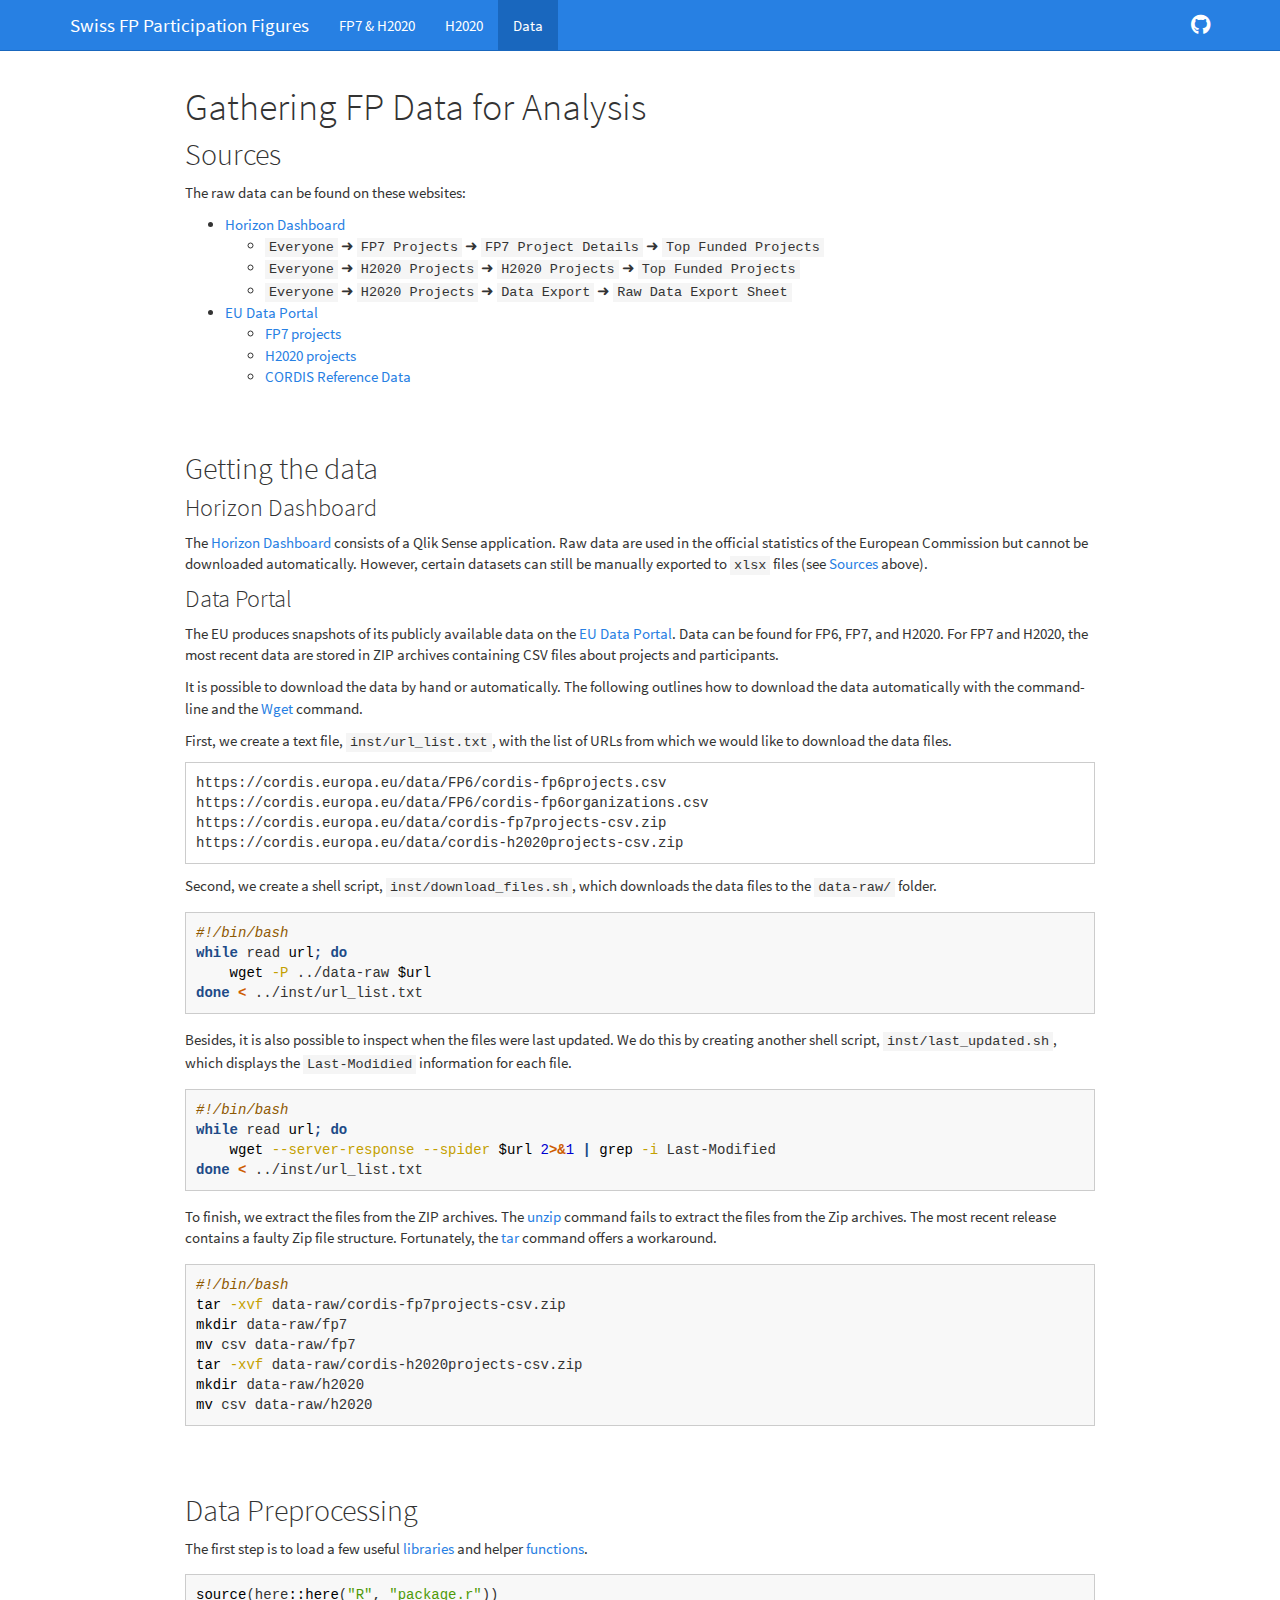
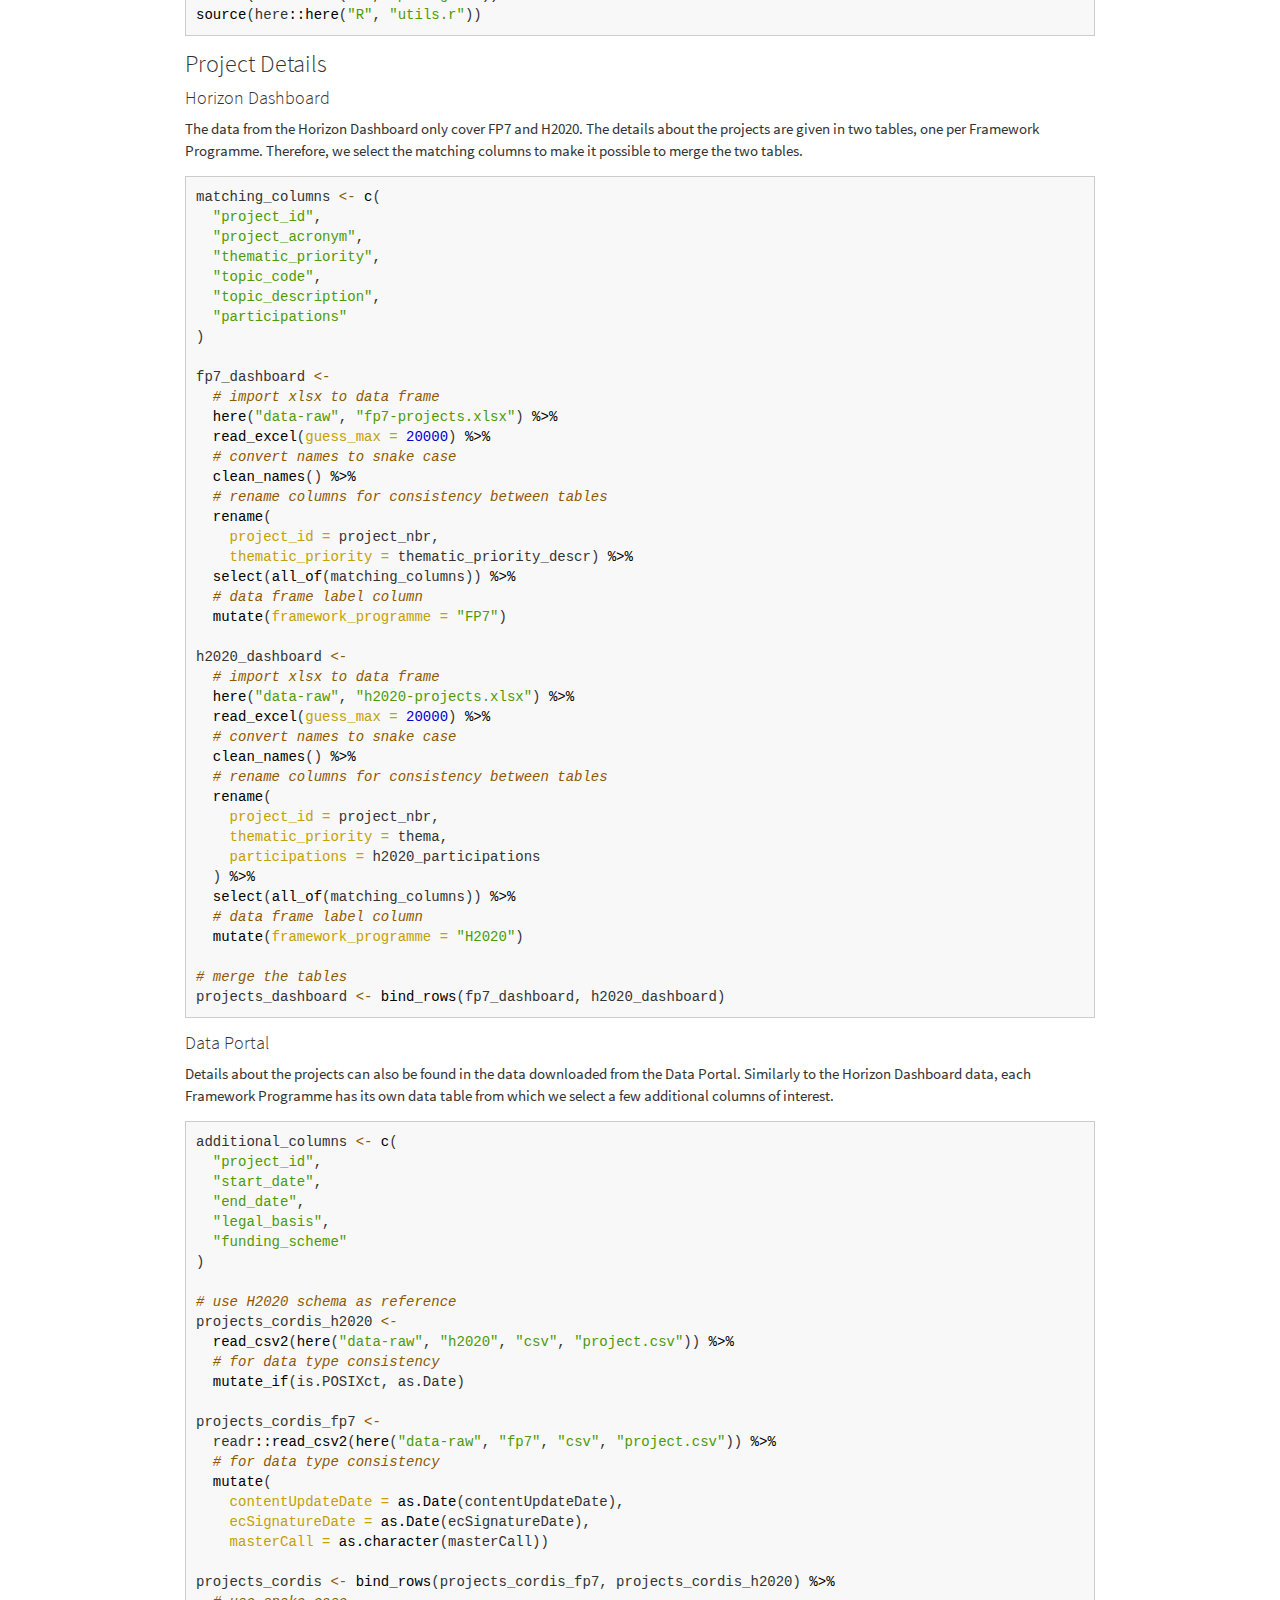
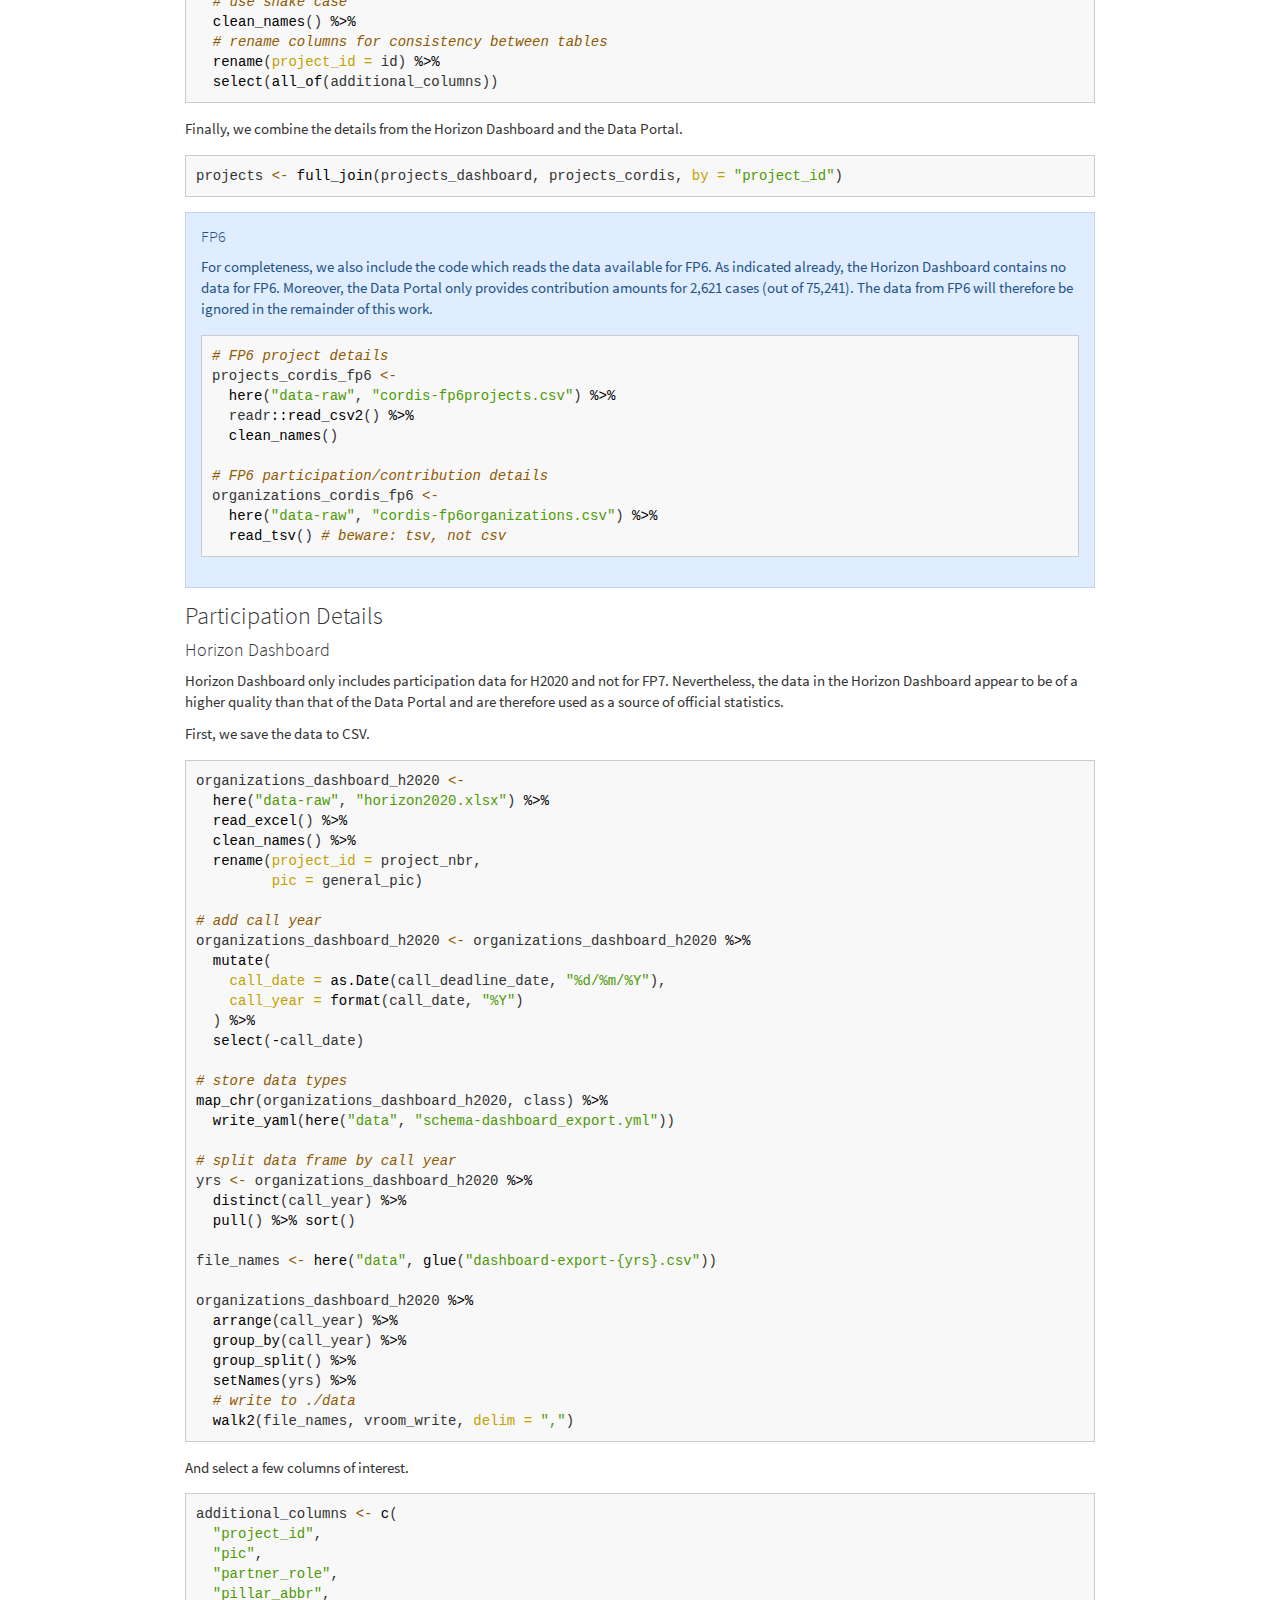
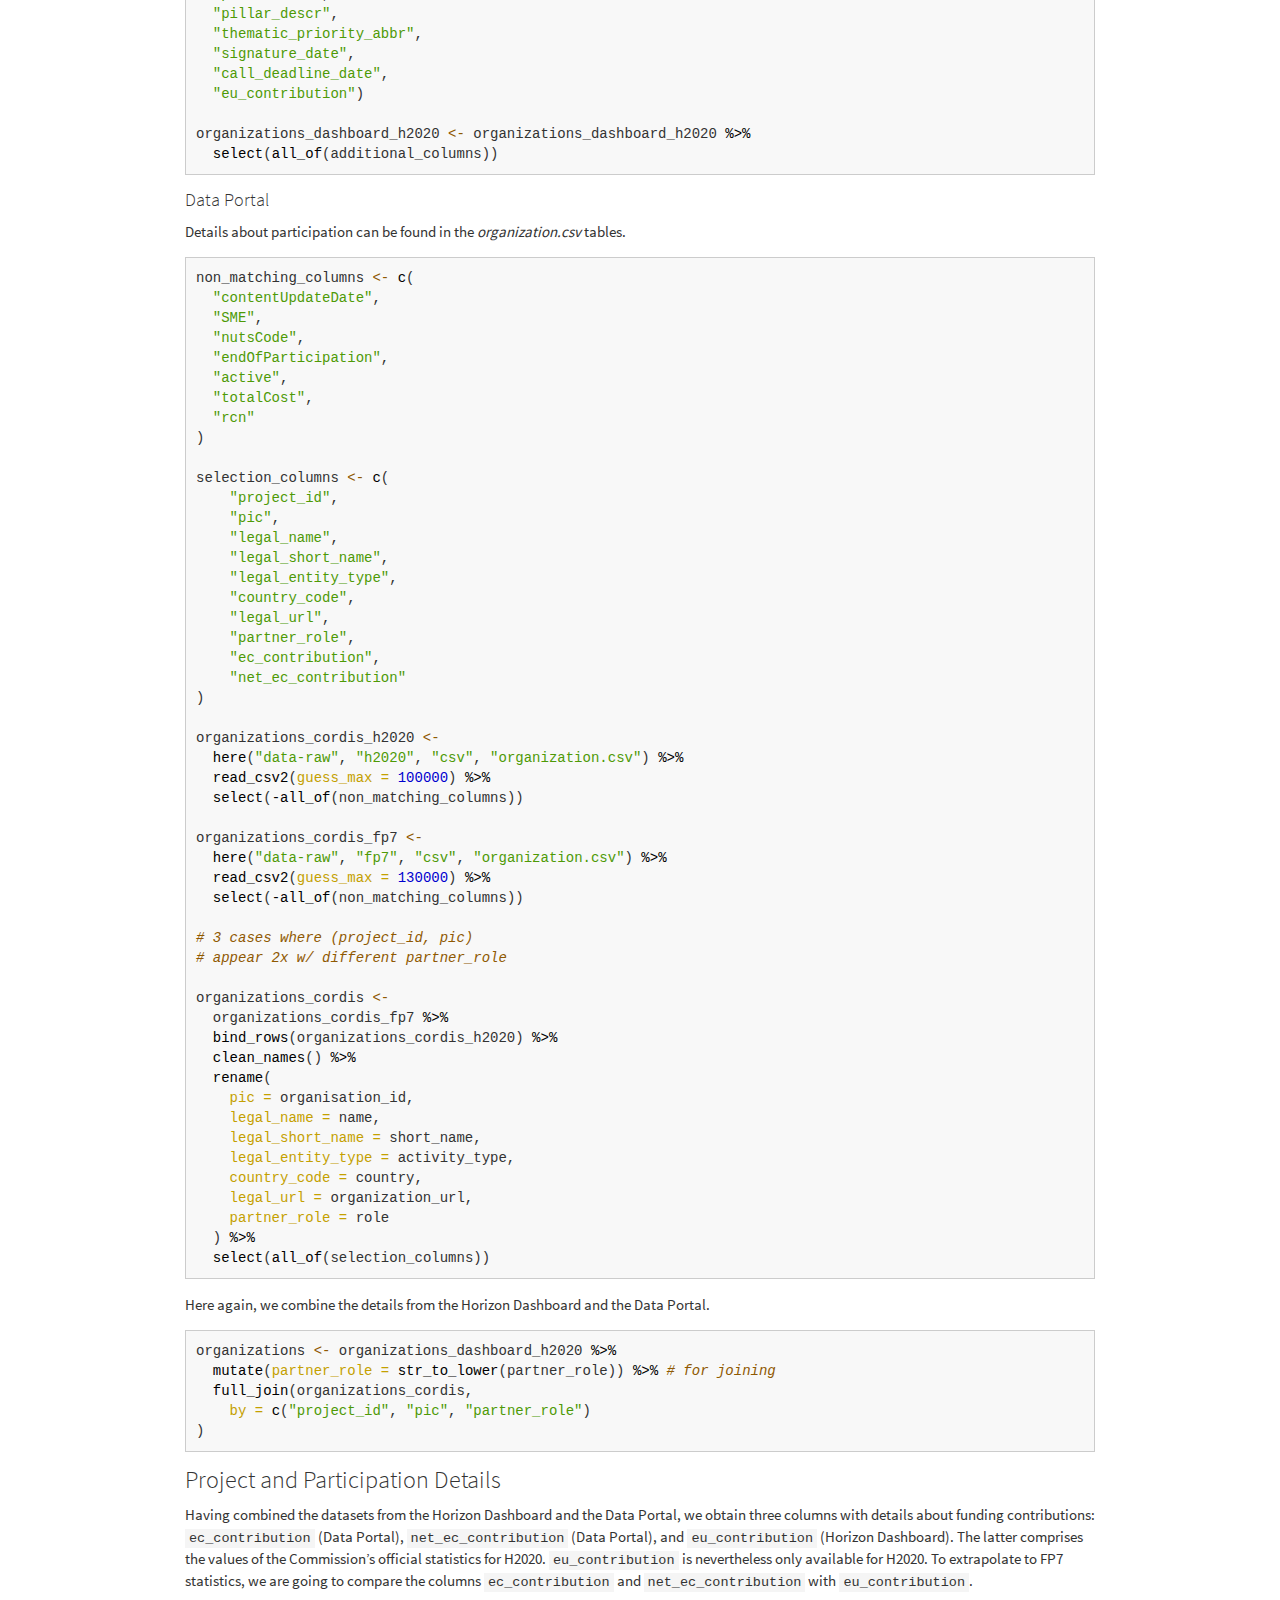
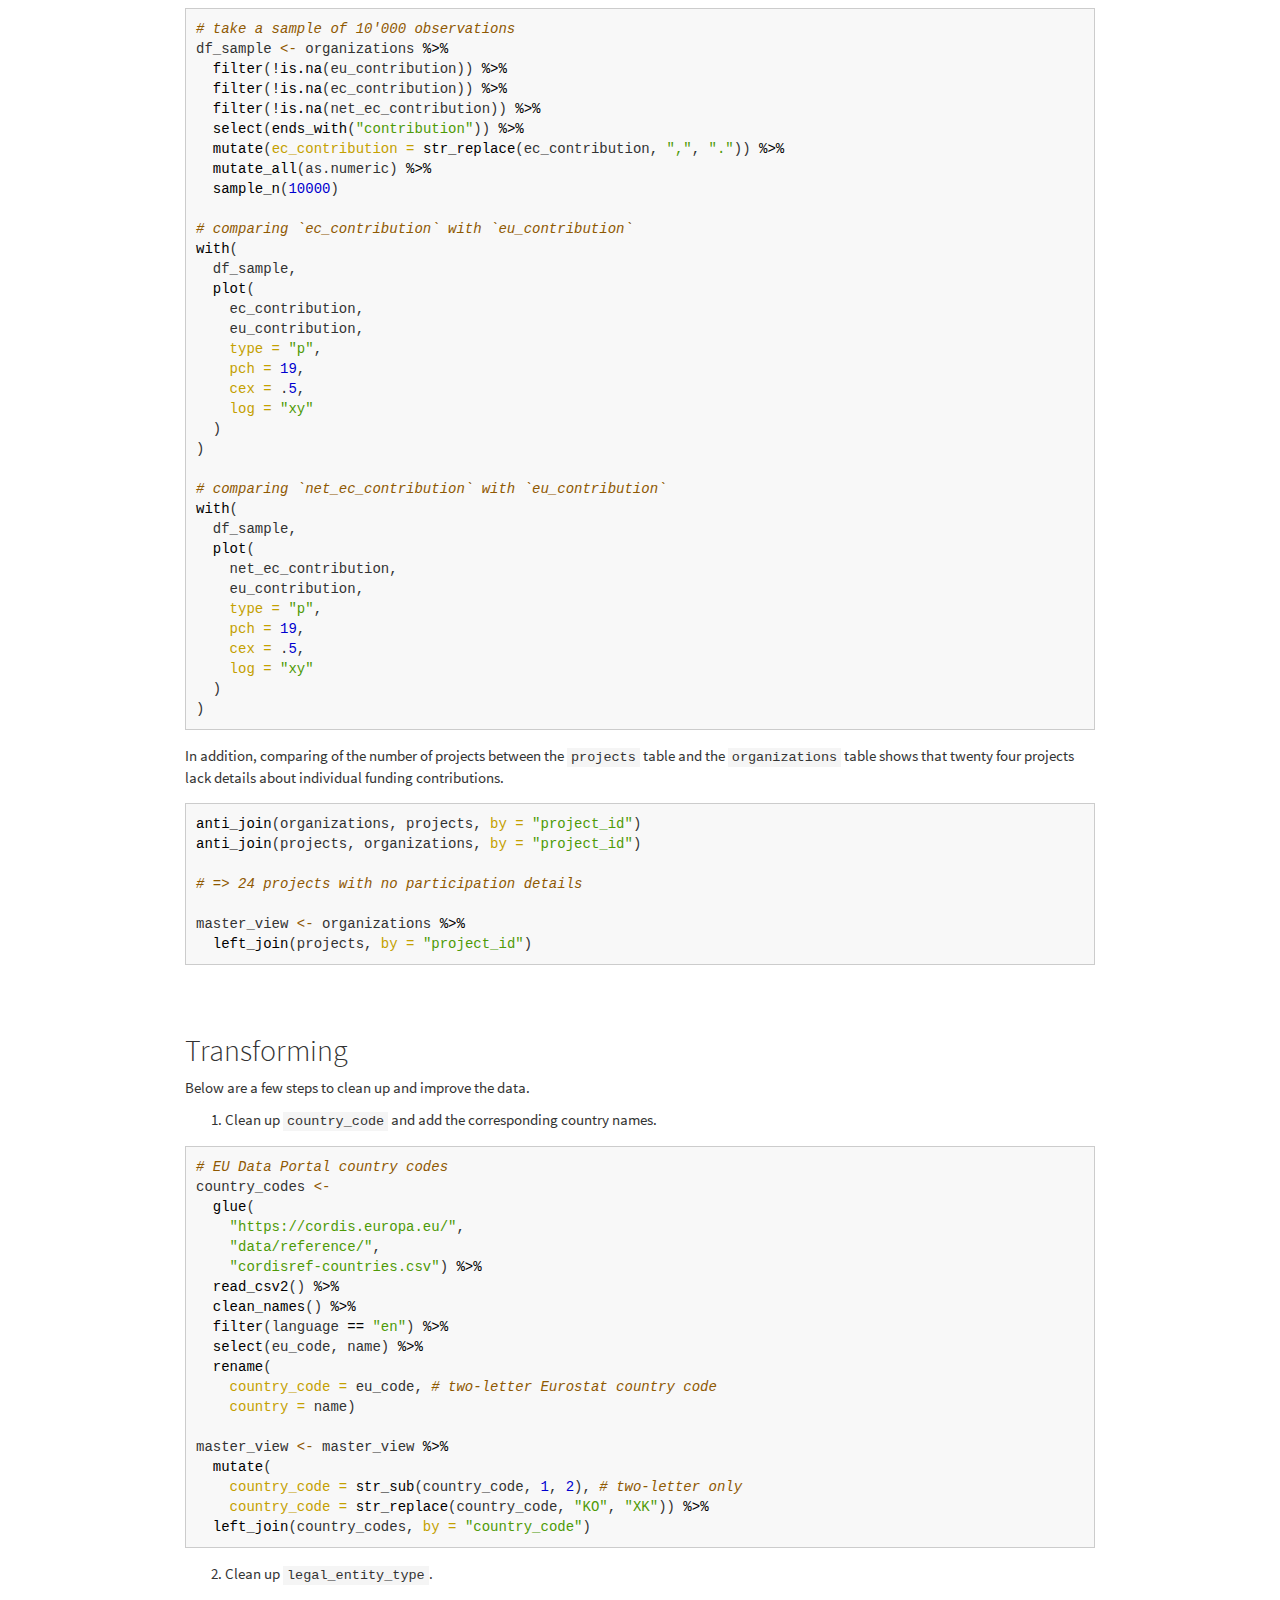
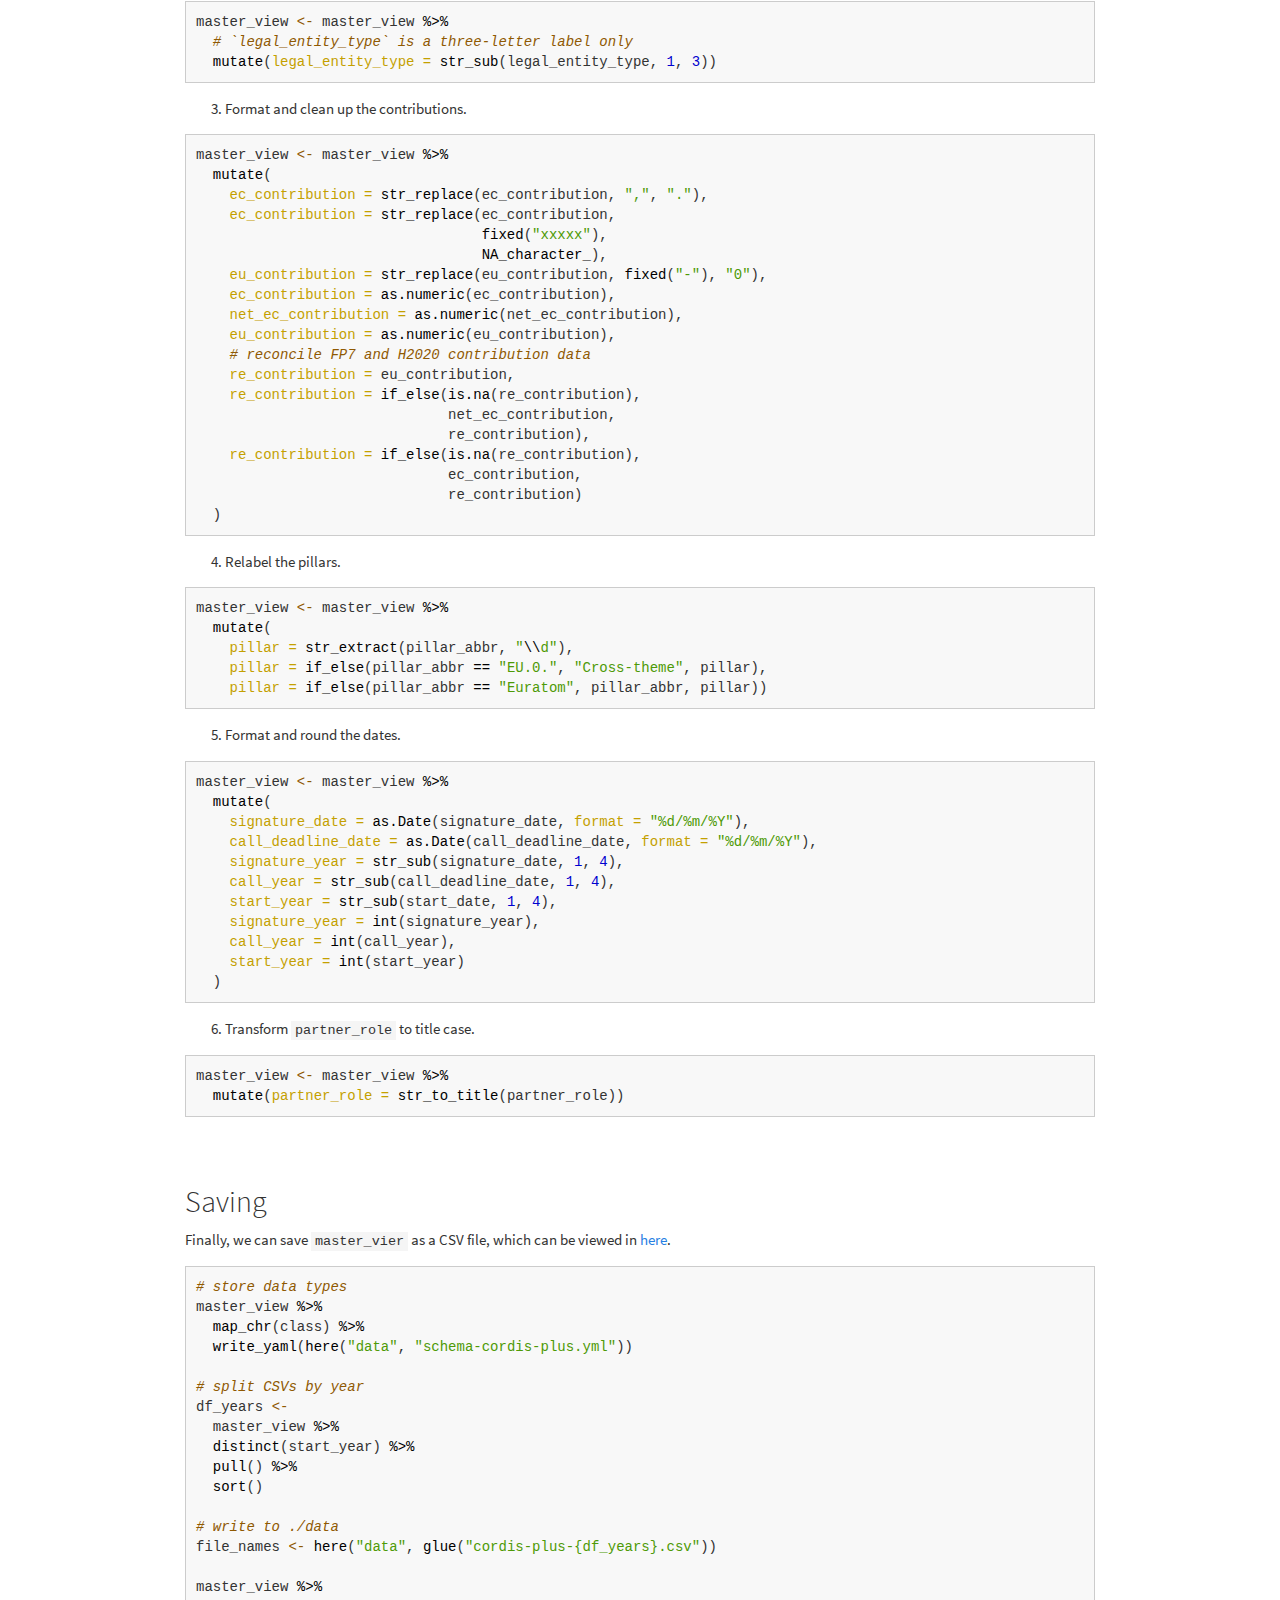
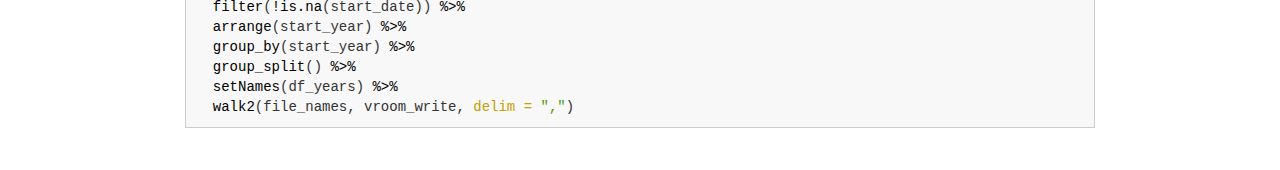
==== commit cd308b23: "🚸  Original data story integration" ====
--- a/docs/data-gathering.html
+++ b/docs/data-gathering.html
@@ -141,6 +141,7 @@
 
 
 
+<link rel="stylesheet" href="style.css" type="text/css" />
 
 
 
@@ -385,6 +386,7 @@
 Reference Data</a></li>
 </ul></li>
 </ul>
+<p><br><br></p>
 </div>
 <div id="getting-the-data" class="section level2">
 <h2>Getting the data</h2>
@@ -432,24 +434,21 @@
 <span id="cb3-2"><a href="#cb3-2" aria-hidden="true" tabindex="-1"></a><span class="cf">while</span> <span class="bu">read</span> <span class="va">url</span><span class="kw">;</span> <span class="cf">do</span></span>
 <span id="cb3-3"><a href="#cb3-3" aria-hidden="true" tabindex="-1"></a>    <span class="fu">wget</span> <span class="at">--server-response</span> <span class="at">--spider</span> <span class="va">$url</span> <span class="dv">2</span><span class="op">&gt;&amp;</span><span class="dv">1</span> <span class="kw">|</span> <span class="fu">grep</span> <span class="at">-i</span> Last-Modified</span>
 <span id="cb3-4"><a href="#cb3-4" aria-hidden="true" tabindex="-1"></a><span class="cf">done</span> <span class="op">&lt;</span> ../inst/url_list.txt</span></code></pre></div>
-<pre><code>FALSE   Last-Modified: Mon, 09 Mar 2020 14:18:14 GMT
-FALSE   Last-Modified: Mon, 09 Mar 2020 14:18:12 GMT
-FALSE   Last-Modified: Tue, 15 Mar 2022 09:07:32 GMT
-FALSE   Last-Modified: Tue, 15 Mar 2022 09:07:50 GMT</code></pre>
 <p>To finish, we extract the files from the ZIP archives. The <a
 href="http://infozip.sourceforge.net">unzip</a> command fails to extract
 the files from the Zip archives. The most recent release contains a
 faulty Zip file structure. Fortunately, the <a
 href="https://www.gnu.org/software/tar">tar</a> command offers a
 workaround.</p>
-<div class="sourceCode" id="cb5"><pre
-class="sourceCode bash"><code class="sourceCode bash"><span id="cb5-1"><a href="#cb5-1" aria-hidden="true" tabindex="-1"></a><span class="co">#!/bin/bash</span></span>
-<span id="cb5-2"><a href="#cb5-2" aria-hidden="true" tabindex="-1"></a><span class="fu">tar</span> <span class="at">-xvf</span> data-raw/cordis-fp7projects-csv.zip</span>
-<span id="cb5-3"><a href="#cb5-3" aria-hidden="true" tabindex="-1"></a><span class="fu">mkdir</span> data-raw/fp7</span>
-<span id="cb5-4"><a href="#cb5-4" aria-hidden="true" tabindex="-1"></a><span class="fu">mv</span> csv data-raw/fp7</span>
-<span id="cb5-5"><a href="#cb5-5" aria-hidden="true" tabindex="-1"></a><span class="fu">tar</span> <span class="at">-xvf</span> data-raw/cordis-h2020projects-csv.zip</span>
-<span id="cb5-6"><a href="#cb5-6" aria-hidden="true" tabindex="-1"></a><span class="fu">mkdir</span> data-raw/h2020</span>
-<span id="cb5-7"><a href="#cb5-7" aria-hidden="true" tabindex="-1"></a><span class="fu">mv</span> csv data-raw/h2020</span></code></pre></div>
+<div class="sourceCode" id="cb4"><pre
+class="sourceCode bash"><code class="sourceCode bash"><span id="cb4-1"><a href="#cb4-1" aria-hidden="true" tabindex="-1"></a><span class="co">#!/bin/bash</span></span>
+<span id="cb4-2"><a href="#cb4-2" aria-hidden="true" tabindex="-1"></a><span class="fu">tar</span> <span class="at">-xvf</span> data-raw/cordis-fp7projects-csv.zip</span>
+<span id="cb4-3"><a href="#cb4-3" aria-hidden="true" tabindex="-1"></a><span class="fu">mkdir</span> data-raw/fp7</span>
+<span id="cb4-4"><a href="#cb4-4" aria-hidden="true" tabindex="-1"></a><span class="fu">mv</span> csv data-raw/fp7</span>
+<span id="cb4-5"><a href="#cb4-5" aria-hidden="true" tabindex="-1"></a><span class="fu">tar</span> <span class="at">-xvf</span> data-raw/cordis-h2020projects-csv.zip</span>
+<span id="cb4-6"><a href="#cb4-6" aria-hidden="true" tabindex="-1"></a><span class="fu">mkdir</span> data-raw/h2020</span>
+<span id="cb4-7"><a href="#cb4-7" aria-hidden="true" tabindex="-1"></a><span class="fu">mv</span> csv data-raw/h2020</span></code></pre></div>
+<p><br><br></p>
 </div>
 </div>
 <div id="data-preprocessing" class="section level2">
@@ -458,8 +457,8 @@
 href="https://github.com/zambujo/swissparticipation/blob/main/R/package.r">libraries</a>
 and helper <a
 href="https://github.com/zambujo/swissparticipation/blob/main/R/utils.R">functions</a>.</p>
-<div class="sourceCode" id="cb6"><pre class="sourceCode r"><code class="sourceCode r"><span id="cb6-1"><a href="#cb6-1" aria-hidden="true" tabindex="-1"></a><span class="fu">source</span>(here<span class="sc">::</span><span class="fu">here</span>(<span class="st">&quot;R&quot;</span>, <span class="st">&quot;package.r&quot;</span>))</span>
-<span id="cb6-2"><a href="#cb6-2" aria-hidden="true" tabindex="-1"></a><span class="fu">source</span>(here<span class="sc">::</span><span class="fu">here</span>(<span class="st">&quot;R&quot;</span>, <span class="st">&quot;utils.r&quot;</span>))</span></code></pre></div>
+<div class="sourceCode" id="cb5"><pre class="sourceCode r"><code class="sourceCode r"><span id="cb5-1"><a href="#cb5-1" aria-hidden="true" tabindex="-1"></a><span class="fu">source</span>(here<span class="sc">::</span><span class="fu">here</span>(<span class="st">&quot;R&quot;</span>, <span class="st">&quot;package.r&quot;</span>))</span>
+<span id="cb5-2"><a href="#cb5-2" aria-hidden="true" tabindex="-1"></a><span class="fu">source</span>(here<span class="sc">::</span><span class="fu">here</span>(<span class="st">&quot;R&quot;</span>, <span class="st">&quot;utils.r&quot;</span>))</span></code></pre></div>
 <div id="project-details" class="section level3">
 <h3>Project Details</h3>
 <div id="horizon-dashboard-1" class="section level4">
@@ -468,47 +467,47 @@
 details about the projects are given in two tables, one per Framework
 Programme. Therefore, we select the matching columns to make it possible
 to merge the two tables.</p>
-<div class="sourceCode" id="cb7"><pre class="sourceCode r"><code class="sourceCode r"><span id="cb7-1"><a href="#cb7-1" aria-hidden="true" tabindex="-1"></a>matching_columns <span class="ot">&lt;-</span> <span class="fu">c</span>(</span>
-<span id="cb7-2"><a href="#cb7-2" aria-hidden="true" tabindex="-1"></a>  <span class="st">&quot;project_id&quot;</span>,</span>
-<span id="cb7-3"><a href="#cb7-3" aria-hidden="true" tabindex="-1"></a>  <span class="st">&quot;project_acronym&quot;</span>,</span>
-<span id="cb7-4"><a href="#cb7-4" aria-hidden="true" tabindex="-1"></a>  <span class="st">&quot;thematic_priority&quot;</span>,</span>
-<span id="cb7-5"><a href="#cb7-5" aria-hidden="true" tabindex="-1"></a>  <span class="st">&quot;topic_code&quot;</span>,</span>
-<span id="cb7-6"><a href="#cb7-6" aria-hidden="true" tabindex="-1"></a>  <span class="st">&quot;topic_description&quot;</span>,</span>
-<span id="cb7-7"><a href="#cb7-7" aria-hidden="true" tabindex="-1"></a>  <span class="st">&quot;participations&quot;</span></span>
-<span id="cb7-8"><a href="#cb7-8" aria-hidden="true" tabindex="-1"></a>)</span>
-<span id="cb7-9"><a href="#cb7-9" aria-hidden="true" tabindex="-1"></a></span>
-<span id="cb7-10"><a href="#cb7-10" aria-hidden="true" tabindex="-1"></a>fp7_dashboard <span class="ot">&lt;-</span></span>
-<span id="cb7-11"><a href="#cb7-11" aria-hidden="true" tabindex="-1"></a>  <span class="co"># import xlsx to data frame</span></span>
-<span id="cb7-12"><a href="#cb7-12" aria-hidden="true" tabindex="-1"></a>  <span class="fu">here</span>(<span class="st">&quot;data-raw&quot;</span>, <span class="st">&quot;fp7-projects.xlsx&quot;</span>) <span class="sc">%&gt;%</span></span>
-<span id="cb7-13"><a href="#cb7-13" aria-hidden="true" tabindex="-1"></a>  <span class="fu">read_excel</span>(<span class="at">guess_max =</span> <span class="dv">20000</span>) <span class="sc">%&gt;%</span></span>
-<span id="cb7-14"><a href="#cb7-14" aria-hidden="true" tabindex="-1"></a>  <span class="co"># convert names to snake case</span></span>
-<span id="cb7-15"><a href="#cb7-15" aria-hidden="true" tabindex="-1"></a>  <span class="fu">clean_names</span>() <span class="sc">%&gt;%</span></span>
-<span id="cb7-16"><a href="#cb7-16" aria-hidden="true" tabindex="-1"></a>  <span class="co"># rename columns for consistency between tables</span></span>
-<span id="cb7-17"><a href="#cb7-17" aria-hidden="true" tabindex="-1"></a>  <span class="fu">rename</span>(</span>
-<span id="cb7-18"><a href="#cb7-18" aria-hidden="true" tabindex="-1"></a>    <span class="at">project_id =</span> project_nbr,</span>
-<span id="cb7-19"><a href="#cb7-19" aria-hidden="true" tabindex="-1"></a>    <span class="at">thematic_priority =</span> thematic_priority_descr) <span class="sc">%&gt;%</span></span>
-<span id="cb7-20"><a href="#cb7-20" aria-hidden="true" tabindex="-1"></a>  <span class="fu">select</span>(<span class="fu">all_of</span>(matching_columns)) <span class="sc">%&gt;%</span></span>
-<span id="cb7-21"><a href="#cb7-21" aria-hidden="true" tabindex="-1"></a>  <span class="co"># data frame label column</span></span>
-<span id="cb7-22"><a href="#cb7-22" aria-hidden="true" tabindex="-1"></a>  <span class="fu">mutate</span>(<span class="at">framework_programme =</span> <span class="st">&quot;FP7&quot;</span>)</span>
-<span id="cb7-23"><a href="#cb7-23" aria-hidden="true" tabindex="-1"></a></span>
-<span id="cb7-24"><a href="#cb7-24" aria-hidden="true" tabindex="-1"></a>h2020_dashboard <span class="ot">&lt;-</span></span>
-<span id="cb7-25"><a href="#cb7-25" aria-hidden="true" tabindex="-1"></a>  <span class="co"># import xlsx to data frame</span></span>
-<span id="cb7-26"><a href="#cb7-26" aria-hidden="true" tabindex="-1"></a>  <span class="fu">here</span>(<span class="st">&quot;data-raw&quot;</span>, <span class="st">&quot;h2020-projects.xlsx&quot;</span>) <span class="sc">%&gt;%</span></span>
-<span id="cb7-27"><a href="#cb7-27" aria-hidden="true" tabindex="-1"></a>  <span class="fu">read_excel</span>(<span class="at">guess_max =</span> <span class="dv">20000</span>) <span class="sc">%&gt;%</span></span>
-<span id="cb7-28"><a href="#cb7-28" aria-hidden="true" tabindex="-1"></a>  <span class="co"># convert names to snake case</span></span>
-<span id="cb7-29"><a href="#cb7-29" aria-hidden="true" tabindex="-1"></a>  <span class="fu">clean_names</span>() <span class="sc">%&gt;%</span></span>
-<span id="cb7-30"><a href="#cb7-30" aria-hidden="true" tabindex="-1"></a>  <span class="co"># rename columns for consistency between tables</span></span>
-<span id="cb7-31"><a href="#cb7-31" aria-hidden="true" tabindex="-1"></a>  <span class="fu">rename</span>(</span>
-<span id="cb7-32"><a href="#cb7-32" aria-hidden="true" tabindex="-1"></a>    <span class="at">project_id =</span> project_nbr,</span>
-<span id="cb7-33"><a href="#cb7-33" aria-hidden="true" tabindex="-1"></a>    <span class="at">thematic_priority =</span> thema,</span>
-<span id="cb7-34"><a href="#cb7-34" aria-hidden="true" tabindex="-1"></a>    <span class="at">participations =</span> h2020_participations</span>
-<span id="cb7-35"><a href="#cb7-35" aria-hidden="true" tabindex="-1"></a>  ) <span class="sc">%&gt;%</span></span>
-<span id="cb7-36"><a href="#cb7-36" aria-hidden="true" tabindex="-1"></a>  <span class="fu">select</span>(<span class="fu">all_of</span>(matching_columns)) <span class="sc">%&gt;%</span></span>
-<span id="cb7-37"><a href="#cb7-37" aria-hidden="true" tabindex="-1"></a>  <span class="co"># data frame label column</span></span>
-<span id="cb7-38"><a href="#cb7-38" aria-hidden="true" tabindex="-1"></a>  <span class="fu">mutate</span>(<span class="at">framework_programme =</span> <span class="st">&quot;H2020&quot;</span>)</span>
-<span id="cb7-39"><a href="#cb7-39" aria-hidden="true" tabindex="-1"></a></span>
-<span id="cb7-40"><a href="#cb7-40" aria-hidden="true" tabindex="-1"></a><span class="co"># merge the tables</span></span>
-<span id="cb7-41"><a href="#cb7-41" aria-hidden="true" tabindex="-1"></a>projects_dashboard <span class="ot">&lt;-</span> <span class="fu">bind_rows</span>(fp7_dashboard, h2020_dashboard)</span></code></pre></div>
+<div class="sourceCode" id="cb6"><pre class="sourceCode r"><code class="sourceCode r"><span id="cb6-1"><a href="#cb6-1" aria-hidden="true" tabindex="-1"></a>matching_columns <span class="ot">&lt;-</span> <span class="fu">c</span>(</span>
+<span id="cb6-2"><a href="#cb6-2" aria-hidden="true" tabindex="-1"></a>  <span class="st">&quot;project_id&quot;</span>,</span>
+<span id="cb6-3"><a href="#cb6-3" aria-hidden="true" tabindex="-1"></a>  <span class="st">&quot;project_acronym&quot;</span>,</span>
+<span id="cb6-4"><a href="#cb6-4" aria-hidden="true" tabindex="-1"></a>  <span class="st">&quot;thematic_priority&quot;</span>,</span>
+<span id="cb6-5"><a href="#cb6-5" aria-hidden="true" tabindex="-1"></a>  <span class="st">&quot;topic_code&quot;</span>,</span>
+<span id="cb6-6"><a href="#cb6-6" aria-hidden="true" tabindex="-1"></a>  <span class="st">&quot;topic_description&quot;</span>,</span>
+<span id="cb6-7"><a href="#cb6-7" aria-hidden="true" tabindex="-1"></a>  <span class="st">&quot;participations&quot;</span></span>
+<span id="cb6-8"><a href="#cb6-8" aria-hidden="true" tabindex="-1"></a>)</span>
+<span id="cb6-9"><a href="#cb6-9" aria-hidden="true" tabindex="-1"></a></span>
+<span id="cb6-10"><a href="#cb6-10" aria-hidden="true" tabindex="-1"></a>fp7_dashboard <span class="ot">&lt;-</span></span>
+<span id="cb6-11"><a href="#cb6-11" aria-hidden="true" tabindex="-1"></a>  <span class="co"># import xlsx to data frame</span></span>
+<span id="cb6-12"><a href="#cb6-12" aria-hidden="true" tabindex="-1"></a>  <span class="fu">here</span>(<span class="st">&quot;data-raw&quot;</span>, <span class="st">&quot;fp7-projects.xlsx&quot;</span>) <span class="sc">%&gt;%</span></span>
+<span id="cb6-13"><a href="#cb6-13" aria-hidden="true" tabindex="-1"></a>  <span class="fu">read_excel</span>(<span class="at">guess_max =</span> <span class="dv">20000</span>) <span class="sc">%&gt;%</span></span>
+<span id="cb6-14"><a href="#cb6-14" aria-hidden="true" tabindex="-1"></a>  <span class="co"># convert names to snake case</span></span>
+<span id="cb6-15"><a href="#cb6-15" aria-hidden="true" tabindex="-1"></a>  <span class="fu">clean_names</span>() <span class="sc">%&gt;%</span></span>
+<span id="cb6-16"><a href="#cb6-16" aria-hidden="true" tabindex="-1"></a>  <span class="co"># rename columns for consistency between tables</span></span>
+<span id="cb6-17"><a href="#cb6-17" aria-hidden="true" tabindex="-1"></a>  <span class="fu">rename</span>(</span>
+<span id="cb6-18"><a href="#cb6-18" aria-hidden="true" tabindex="-1"></a>    <span class="at">project_id =</span> project_nbr,</span>
+<span id="cb6-19"><a href="#cb6-19" aria-hidden="true" tabindex="-1"></a>    <span class="at">thematic_priority =</span> thematic_priority_descr) <span class="sc">%&gt;%</span></span>
+<span id="cb6-20"><a href="#cb6-20" aria-hidden="true" tabindex="-1"></a>  <span class="fu">select</span>(<span class="fu">all_of</span>(matching_columns)) <span class="sc">%&gt;%</span></span>
+<span id="cb6-21"><a href="#cb6-21" aria-hidden="true" tabindex="-1"></a>  <span class="co"># data frame label column</span></span>
+<span id="cb6-22"><a href="#cb6-22" aria-hidden="true" tabindex="-1"></a>  <span class="fu">mutate</span>(<span class="at">framework_programme =</span> <span class="st">&quot;FP7&quot;</span>)</span>
+<span id="cb6-23"><a href="#cb6-23" aria-hidden="true" tabindex="-1"></a></span>
+<span id="cb6-24"><a href="#cb6-24" aria-hidden="true" tabindex="-1"></a>h2020_dashboard <span class="ot">&lt;-</span></span>
+<span id="cb6-25"><a href="#cb6-25" aria-hidden="true" tabindex="-1"></a>  <span class="co"># import xlsx to data frame</span></span>
+<span id="cb6-26"><a href="#cb6-26" aria-hidden="true" tabindex="-1"></a>  <span class="fu">here</span>(<span class="st">&quot;data-raw&quot;</span>, <span class="st">&quot;h2020-projects.xlsx&quot;</span>) <span class="sc">%&gt;%</span></span>
+<span id="cb6-27"><a href="#cb6-27" aria-hidden="true" tabindex="-1"></a>  <span class="fu">read_excel</span>(<span class="at">guess_max =</span> <span class="dv">20000</span>) <span class="sc">%&gt;%</span></span>
+<span id="cb6-28"><a href="#cb6-28" aria-hidden="true" tabindex="-1"></a>  <span class="co"># convert names to snake case</span></span>
+<span id="cb6-29"><a href="#cb6-29" aria-hidden="true" tabindex="-1"></a>  <span class="fu">clean_names</span>() <span class="sc">%&gt;%</span></span>
+<span id="cb6-30"><a href="#cb6-30" aria-hidden="true" tabindex="-1"></a>  <span class="co"># rename columns for consistency between tables</span></span>
+<span id="cb6-31"><a href="#cb6-31" aria-hidden="true" tabindex="-1"></a>  <span class="fu">rename</span>(</span>
+<span id="cb6-32"><a href="#cb6-32" aria-hidden="true" tabindex="-1"></a>    <span class="at">project_id =</span> project_nbr,</span>
+<span id="cb6-33"><a href="#cb6-33" aria-hidden="true" tabindex="-1"></a>    <span class="at">thematic_priority =</span> thema,</span>
+<span id="cb6-34"><a href="#cb6-34" aria-hidden="true" tabindex="-1"></a>    <span class="at">participations =</span> h2020_participations</span>
+<span id="cb6-35"><a href="#cb6-35" aria-hidden="true" tabindex="-1"></a>  ) <span class="sc">%&gt;%</span></span>
+<span id="cb6-36"><a href="#cb6-36" aria-hidden="true" tabindex="-1"></a>  <span class="fu">select</span>(<span class="fu">all_of</span>(matching_columns)) <span class="sc">%&gt;%</span></span>
+<span id="cb6-37"><a href="#cb6-37" aria-hidden="true" tabindex="-1"></a>  <span class="co"># data frame label column</span></span>
+<span id="cb6-38"><a href="#cb6-38" aria-hidden="true" tabindex="-1"></a>  <span class="fu">mutate</span>(<span class="at">framework_programme =</span> <span class="st">&quot;H2020&quot;</span>)</span>
+<span id="cb6-39"><a href="#cb6-39" aria-hidden="true" tabindex="-1"></a></span>
+<span id="cb6-40"><a href="#cb6-40" aria-hidden="true" tabindex="-1"></a><span class="co"># merge the tables</span></span>
+<span id="cb6-41"><a href="#cb6-41" aria-hidden="true" tabindex="-1"></a>projects_dashboard <span class="ot">&lt;-</span> <span class="fu">bind_rows</span>(fp7_dashboard, h2020_dashboard)</span></code></pre></div>
 </div>
 <div id="data-portal-1" class="section level4">
 <h4>Data Portal</h4>
@@ -516,54 +515,54 @@
 from the Data Portal. Similarly to the Horizon Dashboard data, each
 Framework Programme has its own data table from which we select a few
 additional columns of interest.</p>
-<div class="sourceCode" id="cb8"><pre class="sourceCode r"><code class="sourceCode r"><span id="cb8-1"><a href="#cb8-1" aria-hidden="true" tabindex="-1"></a>additional_columns <span class="ot">&lt;-</span> <span class="fu">c</span>(</span>
-<span id="cb8-2"><a href="#cb8-2" aria-hidden="true" tabindex="-1"></a>  <span class="st">&quot;project_id&quot;</span>,</span>
-<span id="cb8-3"><a href="#cb8-3" aria-hidden="true" tabindex="-1"></a>  <span class="st">&quot;start_date&quot;</span>,</span>
-<span id="cb8-4"><a href="#cb8-4" aria-hidden="true" tabindex="-1"></a>  <span class="st">&quot;end_date&quot;</span>,</span>
-<span id="cb8-5"><a href="#cb8-5" aria-hidden="true" tabindex="-1"></a>  <span class="st">&quot;legal_basis&quot;</span>,</span>
-<span id="cb8-6"><a href="#cb8-6" aria-hidden="true" tabindex="-1"></a>  <span class="st">&quot;funding_scheme&quot;</span></span>
-<span id="cb8-7"><a href="#cb8-7" aria-hidden="true" tabindex="-1"></a>)</span>
-<span id="cb8-8"><a href="#cb8-8" aria-hidden="true" tabindex="-1"></a></span>
-<span id="cb8-9"><a href="#cb8-9" aria-hidden="true" tabindex="-1"></a><span class="co"># use H2020 schema as reference</span></span>
-<span id="cb8-10"><a href="#cb8-10" aria-hidden="true" tabindex="-1"></a>projects_cordis_h2020 <span class="ot">&lt;-</span></span>
-<span id="cb8-11"><a href="#cb8-11" aria-hidden="true" tabindex="-1"></a>  <span class="fu">read_csv2</span>(<span class="fu">here</span>(<span class="st">&quot;data-raw&quot;</span>, <span class="st">&quot;h2020&quot;</span>, <span class="st">&quot;csv&quot;</span>, <span class="st">&quot;project.csv&quot;</span>)) <span class="sc">%&gt;%</span></span>
-<span id="cb8-12"><a href="#cb8-12" aria-hidden="true" tabindex="-1"></a>  <span class="co"># for data type consistency</span></span>
-<span id="cb8-13"><a href="#cb8-13" aria-hidden="true" tabindex="-1"></a>  <span class="fu">mutate_if</span>(is.POSIXct, as.Date)</span>
-<span id="cb8-14"><a href="#cb8-14" aria-hidden="true" tabindex="-1"></a></span>
-<span id="cb8-15"><a href="#cb8-15" aria-hidden="true" tabindex="-1"></a>projects_cordis_fp7 <span class="ot">&lt;-</span></span>
-<span id="cb8-16"><a href="#cb8-16" aria-hidden="true" tabindex="-1"></a>  readr<span class="sc">::</span><span class="fu">read_csv2</span>(<span class="fu">here</span>(<span class="st">&quot;data-raw&quot;</span>, <span class="st">&quot;fp7&quot;</span>, <span class="st">&quot;csv&quot;</span>, <span class="st">&quot;project.csv&quot;</span>)) <span class="sc">%&gt;%</span></span>
-<span id="cb8-17"><a href="#cb8-17" aria-hidden="true" tabindex="-1"></a>  <span class="co"># for data type consistency</span></span>
-<span id="cb8-18"><a href="#cb8-18" aria-hidden="true" tabindex="-1"></a>  <span class="fu">mutate</span>(</span>
-<span id="cb8-19"><a href="#cb8-19" aria-hidden="true" tabindex="-1"></a>    <span class="at">contentUpdateDate =</span> <span class="fu">as.Date</span>(contentUpdateDate),</span>
-<span id="cb8-20"><a href="#cb8-20" aria-hidden="true" tabindex="-1"></a>    <span class="at">ecSignatureDate =</span> <span class="fu">as.Date</span>(ecSignatureDate),</span>
-<span id="cb8-21"><a href="#cb8-21" aria-hidden="true" tabindex="-1"></a>    <span class="at">masterCall =</span> <span class="fu">as.character</span>(masterCall))</span>
-<span id="cb8-22"><a href="#cb8-22" aria-hidden="true" tabindex="-1"></a></span>
-<span id="cb8-23"><a href="#cb8-23" aria-hidden="true" tabindex="-1"></a>projects_cordis <span class="ot">&lt;-</span> <span class="fu">bind_rows</span>(projects_cordis_fp7, projects_cordis_h2020) <span class="sc">%&gt;%</span></span>
-<span id="cb8-24"><a href="#cb8-24" aria-hidden="true" tabindex="-1"></a>  <span class="co"># use snake case</span></span>
-<span id="cb8-25"><a href="#cb8-25" aria-hidden="true" tabindex="-1"></a>  <span class="fu">clean_names</span>() <span class="sc">%&gt;%</span></span>
-<span id="cb8-26"><a href="#cb8-26" aria-hidden="true" tabindex="-1"></a>  <span class="co"># rename columns for consistency between tables</span></span>
-<span id="cb8-27"><a href="#cb8-27" aria-hidden="true" tabindex="-1"></a>  <span class="fu">rename</span>(<span class="at">project_id =</span> id) <span class="sc">%&gt;%</span></span>
-<span id="cb8-28"><a href="#cb8-28" aria-hidden="true" tabindex="-1"></a>  <span class="fu">select</span>(<span class="fu">all_of</span>(additional_columns))</span></code></pre></div>
+<div class="sourceCode" id="cb7"><pre class="sourceCode r"><code class="sourceCode r"><span id="cb7-1"><a href="#cb7-1" aria-hidden="true" tabindex="-1"></a>additional_columns <span class="ot">&lt;-</span> <span class="fu">c</span>(</span>
+<span id="cb7-2"><a href="#cb7-2" aria-hidden="true" tabindex="-1"></a>  <span class="st">&quot;project_id&quot;</span>,</span>
+<span id="cb7-3"><a href="#cb7-3" aria-hidden="true" tabindex="-1"></a>  <span class="st">&quot;start_date&quot;</span>,</span>
+<span id="cb7-4"><a href="#cb7-4" aria-hidden="true" tabindex="-1"></a>  <span class="st">&quot;end_date&quot;</span>,</span>
+<span id="cb7-5"><a href="#cb7-5" aria-hidden="true" tabindex="-1"></a>  <span class="st">&quot;legal_basis&quot;</span>,</span>
+<span id="cb7-6"><a href="#cb7-6" aria-hidden="true" tabindex="-1"></a>  <span class="st">&quot;funding_scheme&quot;</span></span>
+<span id="cb7-7"><a href="#cb7-7" aria-hidden="true" tabindex="-1"></a>)</span>
+<span id="cb7-8"><a href="#cb7-8" aria-hidden="true" tabindex="-1"></a></span>
+<span id="cb7-9"><a href="#cb7-9" aria-hidden="true" tabindex="-1"></a><span class="co"># use H2020 schema as reference</span></span>
+<span id="cb7-10"><a href="#cb7-10" aria-hidden="true" tabindex="-1"></a>projects_cordis_h2020 <span class="ot">&lt;-</span></span>
+<span id="cb7-11"><a href="#cb7-11" aria-hidden="true" tabindex="-1"></a>  <span class="fu">read_csv2</span>(<span class="fu">here</span>(<span class="st">&quot;data-raw&quot;</span>, <span class="st">&quot;h2020&quot;</span>, <span class="st">&quot;csv&quot;</span>, <span class="st">&quot;project.csv&quot;</span>)) <span class="sc">%&gt;%</span></span>
+<span id="cb7-12"><a href="#cb7-12" aria-hidden="true" tabindex="-1"></a>  <span class="co"># for data type consistency</span></span>
+<span id="cb7-13"><a href="#cb7-13" aria-hidden="true" tabindex="-1"></a>  <span class="fu">mutate_if</span>(is.POSIXct, as.Date)</span>
+<span id="cb7-14"><a href="#cb7-14" aria-hidden="true" tabindex="-1"></a></span>
+<span id="cb7-15"><a href="#cb7-15" aria-hidden="true" tabindex="-1"></a>projects_cordis_fp7 <span class="ot">&lt;-</span></span>
+<span id="cb7-16"><a href="#cb7-16" aria-hidden="true" tabindex="-1"></a>  readr<span class="sc">::</span><span class="fu">read_csv2</span>(<span class="fu">here</span>(<span class="st">&quot;data-raw&quot;</span>, <span class="st">&quot;fp7&quot;</span>, <span class="st">&quot;csv&quot;</span>, <span class="st">&quot;project.csv&quot;</span>)) <span class="sc">%&gt;%</span></span>
+<span id="cb7-17"><a href="#cb7-17" aria-hidden="true" tabindex="-1"></a>  <span class="co"># for data type consistency</span></span>
+<span id="cb7-18"><a href="#cb7-18" aria-hidden="true" tabindex="-1"></a>  <span class="fu">mutate</span>(</span>
+<span id="cb7-19"><a href="#cb7-19" aria-hidden="true" tabindex="-1"></a>    <span class="at">contentUpdateDate =</span> <span class="fu">as.Date</span>(contentUpdateDate),</span>
+<span id="cb7-20"><a href="#cb7-20" aria-hidden="true" tabindex="-1"></a>    <span class="at">ecSignatureDate =</span> <span class="fu">as.Date</span>(ecSignatureDate),</span>
+<span id="cb7-21"><a href="#cb7-21" aria-hidden="true" tabindex="-1"></a>    <span class="at">masterCall =</span> <span class="fu">as.character</span>(masterCall))</span>
+<span id="cb7-22"><a href="#cb7-22" aria-hidden="true" tabindex="-1"></a></span>
+<span id="cb7-23"><a href="#cb7-23" aria-hidden="true" tabindex="-1"></a>projects_cordis <span class="ot">&lt;-</span> <span class="fu">bind_rows</span>(projects_cordis_fp7, projects_cordis_h2020) <span class="sc">%&gt;%</span></span>
+<span id="cb7-24"><a href="#cb7-24" aria-hidden="true" tabindex="-1"></a>  <span class="co"># use snake case</span></span>
+<span id="cb7-25"><a href="#cb7-25" aria-hidden="true" tabindex="-1"></a>  <span class="fu">clean_names</span>() <span class="sc">%&gt;%</span></span>
+<span id="cb7-26"><a href="#cb7-26" aria-hidden="true" tabindex="-1"></a>  <span class="co"># rename columns for consistency between tables</span></span>
+<span id="cb7-27"><a href="#cb7-27" aria-hidden="true" tabindex="-1"></a>  <span class="fu">rename</span>(<span class="at">project_id =</span> id) <span class="sc">%&gt;%</span></span>
+<span id="cb7-28"><a href="#cb7-28" aria-hidden="true" tabindex="-1"></a>  <span class="fu">select</span>(<span class="fu">all_of</span>(additional_columns))</span></code></pre></div>
 <p>Finally, we combine the details from the Horizon Dashboard and the
 Data Portal.</p>
-<div class="sourceCode" id="cb9"><pre class="sourceCode r"><code class="sourceCode r"><span id="cb9-1"><a href="#cb9-1" aria-hidden="true" tabindex="-1"></a>projects <span class="ot">&lt;-</span> <span class="fu">full_join</span>(projects_dashboard, projects_cordis, <span class="at">by =</span> <span class="st">&quot;project_id&quot;</span>)</span></code></pre></div>
-<div id="fp6" class="section level5">
+<div class="sourceCode" id="cb8"><pre class="sourceCode r"><code class="sourceCode r"><span id="cb8-1"><a href="#cb8-1" aria-hidden="true" tabindex="-1"></a>projects <span class="ot">&lt;-</span> <span class="fu">full_join</span>(projects_dashboard, projects_cordis, <span class="at">by =</span> <span class="st">&quot;project_id&quot;</span>)</span></code></pre></div>
+<div id="fp6" class="section level5 info">
 <h5>FP6</h5>
 <p>For completeness, we also include the code which reads the data
 available for FP6. As indicated already, the Horizon Dashboard contains
 no data for FP6. Moreover, the Data Portal only provides contribution
 amounts for 2,621 cases (out of 75,241). The data from FP6 will
 therefore be ignored in the remainder of this work.</p>
-<div class="sourceCode" id="cb10"><pre class="sourceCode r"><code class="sourceCode r"><span id="cb10-1"><a href="#cb10-1" aria-hidden="true" tabindex="-1"></a><span class="co"># FP6 project details</span></span>
-<span id="cb10-2"><a href="#cb10-2" aria-hidden="true" tabindex="-1"></a>projects_cordis_fp6 <span class="ot">&lt;-</span></span>
-<span id="cb10-3"><a href="#cb10-3" aria-hidden="true" tabindex="-1"></a>  <span class="fu">here</span>(<span class="st">&quot;data-raw&quot;</span>, <span class="st">&quot;cordis-fp6projects.csv&quot;</span>) <span class="sc">%&gt;%</span></span>
-<span id="cb10-4"><a href="#cb10-4" aria-hidden="true" tabindex="-1"></a>  readr<span class="sc">::</span><span class="fu">read_csv2</span>() <span class="sc">%&gt;%</span></span>
-<span id="cb10-5"><a href="#cb10-5" aria-hidden="true" tabindex="-1"></a>  <span class="fu">clean_names</span>()</span>
-<span id="cb10-6"><a href="#cb10-6" aria-hidden="true" tabindex="-1"></a></span>
-<span id="cb10-7"><a href="#cb10-7" aria-hidden="true" tabindex="-1"></a><span class="co"># FP6 participation/contribution details</span></span>
-<span id="cb10-8"><a href="#cb10-8" aria-hidden="true" tabindex="-1"></a>organizations_cordis_fp6 <span class="ot">&lt;-</span></span>
-<span id="cb10-9"><a href="#cb10-9" aria-hidden="true" tabindex="-1"></a>  <span class="fu">here</span>(<span class="st">&quot;data-raw&quot;</span>, <span class="st">&quot;cordis-fp6organizations.csv&quot;</span>) <span class="sc">%&gt;%</span></span>
-<span id="cb10-10"><a href="#cb10-10" aria-hidden="true" tabindex="-1"></a>  <span class="fu">read_tsv</span>() <span class="co"># beware: tsv, not csv</span></span></code></pre></div>
+<div class="sourceCode" id="cb9"><pre class="sourceCode r"><code class="sourceCode r"><span id="cb9-1"><a href="#cb9-1" aria-hidden="true" tabindex="-1"></a><span class="co"># FP6 project details</span></span>
+<span id="cb9-2"><a href="#cb9-2" aria-hidden="true" tabindex="-1"></a>projects_cordis_fp6 <span class="ot">&lt;-</span></span>
+<span id="cb9-3"><a href="#cb9-3" aria-hidden="true" tabindex="-1"></a>  <span class="fu">here</span>(<span class="st">&quot;data-raw&quot;</span>, <span class="st">&quot;cordis-fp6projects.csv&quot;</span>) <span class="sc">%&gt;%</span></span>
+<span id="cb9-4"><a href="#cb9-4" aria-hidden="true" tabindex="-1"></a>  readr<span class="sc">::</span><span class="fu">read_csv2</span>() <span class="sc">%&gt;%</span></span>
+<span id="cb9-5"><a href="#cb9-5" aria-hidden="true" tabindex="-1"></a>  <span class="fu">clean_names</span>()</span>
+<span id="cb9-6"><a href="#cb9-6" aria-hidden="true" tabindex="-1"></a></span>
+<span id="cb9-7"><a href="#cb9-7" aria-hidden="true" tabindex="-1"></a><span class="co"># FP6 participation/contribution details</span></span>
+<span id="cb9-8"><a href="#cb9-8" aria-hidden="true" tabindex="-1"></a>organizations_cordis_fp6 <span class="ot">&lt;-</span></span>
+<span id="cb9-9"><a href="#cb9-9" aria-hidden="true" tabindex="-1"></a>  <span class="fu">here</span>(<span class="st">&quot;data-raw&quot;</span>, <span class="st">&quot;cordis-fp6organizations.csv&quot;</span>) <span class="sc">%&gt;%</span></span>
+<span id="cb9-10"><a href="#cb9-10" aria-hidden="true" tabindex="-1"></a>  <span class="fu">read_tsv</span>() <span class="co"># beware: tsv, not csv</span></span></code></pre></div>
 </div>
 </div>
 </div>
@@ -576,115 +575,115 @@
 a higher quality than that of the Data Portal and are therefore used as
 a source of official statistics.</p>
 <p>First, we save the data to CSV.</p>
-<div class="sourceCode" id="cb11"><pre class="sourceCode r"><code class="sourceCode r"><span id="cb11-1"><a href="#cb11-1" aria-hidden="true" tabindex="-1"></a>organizations_dashboard_h2020 <span class="ot">&lt;-</span></span>
-<span id="cb11-2"><a href="#cb11-2" aria-hidden="true" tabindex="-1"></a>  <span class="fu">here</span>(<span class="st">&quot;data-raw&quot;</span>, <span class="st">&quot;horizon2020.xlsx&quot;</span>) <span class="sc">%&gt;%</span></span>
-<span id="cb11-3"><a href="#cb11-3" aria-hidden="true" tabindex="-1"></a>  <span class="fu">read_excel</span>() <span class="sc">%&gt;%</span></span>
-<span id="cb11-4"><a href="#cb11-4" aria-hidden="true" tabindex="-1"></a>  <span class="fu">clean_names</span>() <span class="sc">%&gt;%</span></span>
-<span id="cb11-5"><a href="#cb11-5" aria-hidden="true" tabindex="-1"></a>  <span class="fu">rename</span>(<span class="at">project_id =</span> project_nbr,</span>
-<span id="cb11-6"><a href="#cb11-6" aria-hidden="true" tabindex="-1"></a>         <span class="at">pic =</span> general_pic)</span>
-<span id="cb11-7"><a href="#cb11-7" aria-hidden="true" tabindex="-1"></a></span>
-<span id="cb11-8"><a href="#cb11-8" aria-hidden="true" tabindex="-1"></a><span class="co"># add call year</span></span>
-<span id="cb11-9"><a href="#cb11-9" aria-hidden="true" tabindex="-1"></a>organizations_dashboard_h2020 <span class="ot">&lt;-</span> organizations_dashboard_h2020 <span class="sc">%&gt;%</span></span>
-<span id="cb11-10"><a href="#cb11-10" aria-hidden="true" tabindex="-1"></a>  <span class="fu">mutate</span>(</span>
-<span id="cb11-11"><a href="#cb11-11" aria-hidden="true" tabindex="-1"></a>    <span class="at">call_date =</span> <span class="fu">as.Date</span>(call_deadline_date, <span class="st">&quot;%d/%m/%Y&quot;</span>),</span>
-<span id="cb11-12"><a href="#cb11-12" aria-hidden="true" tabindex="-1"></a>    <span class="at">call_year =</span> <span class="fu">format</span>(call_date, <span class="st">&quot;%Y&quot;</span>)</span>
-<span id="cb11-13"><a href="#cb11-13" aria-hidden="true" tabindex="-1"></a>  ) <span class="sc">%&gt;%</span></span>
-<span id="cb11-14"><a href="#cb11-14" aria-hidden="true" tabindex="-1"></a>  <span class="fu">select</span>(<span class="sc">-</span>call_date)</span>
-<span id="cb11-15"><a href="#cb11-15" aria-hidden="true" tabindex="-1"></a></span>
-<span id="cb11-16"><a href="#cb11-16" aria-hidden="true" tabindex="-1"></a><span class="co"># store data types</span></span>
-<span id="cb11-17"><a href="#cb11-17" aria-hidden="true" tabindex="-1"></a><span class="fu">map_chr</span>(organizations_dashboard_h2020, class) <span class="sc">%&gt;%</span></span>
-<span id="cb11-18"><a href="#cb11-18" aria-hidden="true" tabindex="-1"></a>  <span class="fu">write_yaml</span>(<span class="fu">here</span>(<span class="st">&quot;data&quot;</span>, <span class="st">&quot;schema-dashboard_export.yml&quot;</span>))</span>
-<span id="cb11-19"><a href="#cb11-19" aria-hidden="true" tabindex="-1"></a></span>
-<span id="cb11-20"><a href="#cb11-20" aria-hidden="true" tabindex="-1"></a><span class="co"># split data frame by call year</span></span>
-<span id="cb11-21"><a href="#cb11-21" aria-hidden="true" tabindex="-1"></a>yrs <span class="ot">&lt;-</span> organizations_dashboard_h2020 <span class="sc">%&gt;%</span></span>
-<span id="cb11-22"><a href="#cb11-22" aria-hidden="true" tabindex="-1"></a>  <span class="fu">distinct</span>(call_year) <span class="sc">%&gt;%</span></span>
-<span id="cb11-23"><a href="#cb11-23" aria-hidden="true" tabindex="-1"></a>  <span class="fu">pull</span>() <span class="sc">%&gt;%</span> <span class="fu">sort</span>()</span>
-<span id="cb11-24"><a href="#cb11-24" aria-hidden="true" tabindex="-1"></a></span>
-<span id="cb11-25"><a href="#cb11-25" aria-hidden="true" tabindex="-1"></a>file_names <span class="ot">&lt;-</span> <span class="fu">here</span>(<span class="st">&quot;data&quot;</span>, <span class="fu">glue</span>(<span class="st">&quot;dashboard-export-{yrs}.csv&quot;</span>))</span>
-<span id="cb11-26"><a href="#cb11-26" aria-hidden="true" tabindex="-1"></a></span>
-<span id="cb11-27"><a href="#cb11-27" aria-hidden="true" tabindex="-1"></a>organizations_dashboard_h2020 <span class="sc">%&gt;%</span></span>
-<span id="cb11-28"><a href="#cb11-28" aria-hidden="true" tabindex="-1"></a>  <span class="fu">arrange</span>(call_year) <span class="sc">%&gt;%</span></span>
-<span id="cb11-29"><a href="#cb11-29" aria-hidden="true" tabindex="-1"></a>  <span class="fu">group_by</span>(call_year) <span class="sc">%&gt;%</span></span>
-<span id="cb11-30"><a href="#cb11-30" aria-hidden="true" tabindex="-1"></a>  <span class="fu">group_split</span>() <span class="sc">%&gt;%</span></span>
-<span id="cb11-31"><a href="#cb11-31" aria-hidden="true" tabindex="-1"></a>  <span class="fu">setNames</span>(yrs) <span class="sc">%&gt;%</span></span>
-<span id="cb11-32"><a href="#cb11-32" aria-hidden="true" tabindex="-1"></a>  <span class="co"># write to ./data</span></span>
-<span id="cb11-33"><a href="#cb11-33" aria-hidden="true" tabindex="-1"></a>  <span class="fu">walk2</span>(file_names, vroom_write, <span class="at">delim =</span> <span class="st">&quot;,&quot;</span>)</span></code></pre></div>
+<div class="sourceCode" id="cb10"><pre class="sourceCode r"><code class="sourceCode r"><span id="cb10-1"><a href="#cb10-1" aria-hidden="true" tabindex="-1"></a>organizations_dashboard_h2020 <span class="ot">&lt;-</span></span>
+<span id="cb10-2"><a href="#cb10-2" aria-hidden="true" tabindex="-1"></a>  <span class="fu">here</span>(<span class="st">&quot;data-raw&quot;</span>, <span class="st">&quot;horizon2020.xlsx&quot;</span>) <span class="sc">%&gt;%</span></span>
+<span id="cb10-3"><a href="#cb10-3" aria-hidden="true" tabindex="-1"></a>  <span class="fu">read_excel</span>() <span class="sc">%&gt;%</span></span>
+<span id="cb10-4"><a href="#cb10-4" aria-hidden="true" tabindex="-1"></a>  <span class="fu">clean_names</span>() <span class="sc">%&gt;%</span></span>
+<span id="cb10-5"><a href="#cb10-5" aria-hidden="true" tabindex="-1"></a>  <span class="fu">rename</span>(<span class="at">project_id =</span> project_nbr,</span>
+<span id="cb10-6"><a href="#cb10-6" aria-hidden="true" tabindex="-1"></a>         <span class="at">pic =</span> general_pic)</span>
+<span id="cb10-7"><a href="#cb10-7" aria-hidden="true" tabindex="-1"></a></span>
+<span id="cb10-8"><a href="#cb10-8" aria-hidden="true" tabindex="-1"></a><span class="co"># add call year</span></span>
+<span id="cb10-9"><a href="#cb10-9" aria-hidden="true" tabindex="-1"></a>organizations_dashboard_h2020 <span class="ot">&lt;-</span> organizations_dashboard_h2020 <span class="sc">%&gt;%</span></span>
+<span id="cb10-10"><a href="#cb10-10" aria-hidden="true" tabindex="-1"></a>  <span class="fu">mutate</span>(</span>
+<span id="cb10-11"><a href="#cb10-11" aria-hidden="true" tabindex="-1"></a>    <span class="at">call_date =</span> <span class="fu">as.Date</span>(call_deadline_date, <span class="st">&quot;%d/%m/%Y&quot;</span>),</span>
+<span id="cb10-12"><a href="#cb10-12" aria-hidden="true" tabindex="-1"></a>    <span class="at">call_year =</span> <span class="fu">format</span>(call_date, <span class="st">&quot;%Y&quot;</span>)</span>
+<span id="cb10-13"><a href="#cb10-13" aria-hidden="true" tabindex="-1"></a>  ) <span class="sc">%&gt;%</span></span>
+<span id="cb10-14"><a href="#cb10-14" aria-hidden="true" tabindex="-1"></a>  <span class="fu">select</span>(<span class="sc">-</span>call_date)</span>
+<span id="cb10-15"><a href="#cb10-15" aria-hidden="true" tabindex="-1"></a></span>
+<span id="cb10-16"><a href="#cb10-16" aria-hidden="true" tabindex="-1"></a><span class="co"># store data types</span></span>
+<span id="cb10-17"><a href="#cb10-17" aria-hidden="true" tabindex="-1"></a><span class="fu">map_chr</span>(organizations_dashboard_h2020, class) <span class="sc">%&gt;%</span></span>
+<span id="cb10-18"><a href="#cb10-18" aria-hidden="true" tabindex="-1"></a>  <span class="fu">write_yaml</span>(<span class="fu">here</span>(<span class="st">&quot;data&quot;</span>, <span class="st">&quot;schema-dashboard_export.yml&quot;</span>))</span>
+<span id="cb10-19"><a href="#cb10-19" aria-hidden="true" tabindex="-1"></a></span>
+<span id="cb10-20"><a href="#cb10-20" aria-hidden="true" tabindex="-1"></a><span class="co"># split data frame by call year</span></span>
+<span id="cb10-21"><a href="#cb10-21" aria-hidden="true" tabindex="-1"></a>yrs <span class="ot">&lt;-</span> organizations_dashboard_h2020 <span class="sc">%&gt;%</span></span>
+<span id="cb10-22"><a href="#cb10-22" aria-hidden="true" tabindex="-1"></a>  <span class="fu">distinct</span>(call_year) <span class="sc">%&gt;%</span></span>
+<span id="cb10-23"><a href="#cb10-23" aria-hidden="true" tabindex="-1"></a>  <span class="fu">pull</span>() <span class="sc">%&gt;%</span> <span class="fu">sort</span>()</span>
+<span id="cb10-24"><a href="#cb10-24" aria-hidden="true" tabindex="-1"></a></span>
+<span id="cb10-25"><a href="#cb10-25" aria-hidden="true" tabindex="-1"></a>file_names <span class="ot">&lt;-</span> <span class="fu">here</span>(<span class="st">&quot;data&quot;</span>, <span class="fu">glue</span>(<span class="st">&quot;dashboard-export-{yrs}.csv&quot;</span>))</span>
+<span id="cb10-26"><a href="#cb10-26" aria-hidden="true" tabindex="-1"></a></span>
+<span id="cb10-27"><a href="#cb10-27" aria-hidden="true" tabindex="-1"></a>organizations_dashboard_h2020 <span class="sc">%&gt;%</span></span>
+<span id="cb10-28"><a href="#cb10-28" aria-hidden="true" tabindex="-1"></a>  <span class="fu">arrange</span>(call_year) <span class="sc">%&gt;%</span></span>
+<span id="cb10-29"><a href="#cb10-29" aria-hidden="true" tabindex="-1"></a>  <span class="fu">group_by</span>(call_year) <span class="sc">%&gt;%</span></span>
+<span id="cb10-30"><a href="#cb10-30" aria-hidden="true" tabindex="-1"></a>  <span class="fu">group_split</span>() <span class="sc">%&gt;%</span></span>
+<span id="cb10-31"><a href="#cb10-31" aria-hidden="true" tabindex="-1"></a>  <span class="fu">setNames</span>(yrs) <span class="sc">%&gt;%</span></span>
+<span id="cb10-32"><a href="#cb10-32" aria-hidden="true" tabindex="-1"></a>  <span class="co"># write to ./data</span></span>
+<span id="cb10-33"><a href="#cb10-33" aria-hidden="true" tabindex="-1"></a>  <span class="fu">walk2</span>(file_names, vroom_write, <span class="at">delim =</span> <span class="st">&quot;,&quot;</span>)</span></code></pre></div>
 <p>And select a few columns of interest.</p>
-<div class="sourceCode" id="cb12"><pre class="sourceCode r"><code class="sourceCode r"><span id="cb12-1"><a href="#cb12-1" aria-hidden="true" tabindex="-1"></a>additional_columns <span class="ot">&lt;-</span> <span class="fu">c</span>(</span>
-<span id="cb12-2"><a href="#cb12-2" aria-hidden="true" tabindex="-1"></a>  <span class="st">&quot;project_id&quot;</span>,</span>
-<span id="cb12-3"><a href="#cb12-3" aria-hidden="true" tabindex="-1"></a>  <span class="st">&quot;pic&quot;</span>,</span>
-<span id="cb12-4"><a href="#cb12-4" aria-hidden="true" tabindex="-1"></a>  <span class="st">&quot;partner_role&quot;</span>,</span>
-<span id="cb12-5"><a href="#cb12-5" aria-hidden="true" tabindex="-1"></a>  <span class="st">&quot;pillar_abbr&quot;</span>,</span>
-<span id="cb12-6"><a href="#cb12-6" aria-hidden="true" tabindex="-1"></a>  <span class="st">&quot;pillar_descr&quot;</span>,</span>
-<span id="cb12-7"><a href="#cb12-7" aria-hidden="true" tabindex="-1"></a>  <span class="st">&quot;thematic_priority_abbr&quot;</span>,</span>
-<span id="cb12-8"><a href="#cb12-8" aria-hidden="true" tabindex="-1"></a>  <span class="st">&quot;signature_date&quot;</span>,</span>
-<span id="cb12-9"><a href="#cb12-9" aria-hidden="true" tabindex="-1"></a>  <span class="st">&quot;call_deadline_date&quot;</span>,</span>
-<span id="cb12-10"><a href="#cb12-10" aria-hidden="true" tabindex="-1"></a>  <span class="st">&quot;eu_contribution&quot;</span>)</span>
-<span id="cb12-11"><a href="#cb12-11" aria-hidden="true" tabindex="-1"></a></span>
-<span id="cb12-12"><a href="#cb12-12" aria-hidden="true" tabindex="-1"></a>organizations_dashboard_h2020 <span class="ot">&lt;-</span> organizations_dashboard_h2020 <span class="sc">%&gt;%</span></span>
-<span id="cb12-13"><a href="#cb12-13" aria-hidden="true" tabindex="-1"></a>  <span class="fu">select</span>(<span class="fu">all_of</span>(additional_columns))</span></code></pre></div>
+<div class="sourceCode" id="cb11"><pre class="sourceCode r"><code class="sourceCode r"><span id="cb11-1"><a href="#cb11-1" aria-hidden="true" tabindex="-1"></a>additional_columns <span class="ot">&lt;-</span> <span class="fu">c</span>(</span>
+<span id="cb11-2"><a href="#cb11-2" aria-hidden="true" tabindex="-1"></a>  <span class="st">&quot;project_id&quot;</span>,</span>
+<span id="cb11-3"><a href="#cb11-3" aria-hidden="true" tabindex="-1"></a>  <span class="st">&quot;pic&quot;</span>,</span>
+<span id="cb11-4"><a href="#cb11-4" aria-hidden="true" tabindex="-1"></a>  <span class="st">&quot;partner_role&quot;</span>,</span>
+<span id="cb11-5"><a href="#cb11-5" aria-hidden="true" tabindex="-1"></a>  <span class="st">&quot;pillar_abbr&quot;</span>,</span>
+<span id="cb11-6"><a href="#cb11-6" aria-hidden="true" tabindex="-1"></a>  <span class="st">&quot;pillar_descr&quot;</span>,</span>
+<span id="cb11-7"><a href="#cb11-7" aria-hidden="true" tabindex="-1"></a>  <span class="st">&quot;thematic_priority_abbr&quot;</span>,</span>
+<span id="cb11-8"><a href="#cb11-8" aria-hidden="true" tabindex="-1"></a>  <span class="st">&quot;signature_date&quot;</span>,</span>
+<span id="cb11-9"><a href="#cb11-9" aria-hidden="true" tabindex="-1"></a>  <span class="st">&quot;call_deadline_date&quot;</span>,</span>
+<span id="cb11-10"><a href="#cb11-10" aria-hidden="true" tabindex="-1"></a>  <span class="st">&quot;eu_contribution&quot;</span>)</span>
+<span id="cb11-11"><a href="#cb11-11" aria-hidden="true" tabindex="-1"></a></span>
+<span id="cb11-12"><a href="#cb11-12" aria-hidden="true" tabindex="-1"></a>organizations_dashboard_h2020 <span class="ot">&lt;-</span> organizations_dashboard_h2020 <span class="sc">%&gt;%</span></span>
+<span id="cb11-13"><a href="#cb11-13" aria-hidden="true" tabindex="-1"></a>  <span class="fu">select</span>(<span class="fu">all_of</span>(additional_columns))</span></code></pre></div>
 </div>
 <div id="data-portal-2" class="section level4">
 <h4>Data Portal</h4>
 <p>Details about participation can be found in the
 <em>organization.csv</em> tables.</p>
-<div class="sourceCode" id="cb13"><pre class="sourceCode r"><code class="sourceCode r"><span id="cb13-1"><a href="#cb13-1" aria-hidden="true" tabindex="-1"></a>non_matching_columns <span class="ot">&lt;-</span> <span class="fu">c</span>(</span>
-<span id="cb13-2"><a href="#cb13-2" aria-hidden="true" tabindex="-1"></a>  <span class="st">&quot;contentUpdateDate&quot;</span>,</span>
-<span id="cb13-3"><a href="#cb13-3" aria-hidden="true" tabindex="-1"></a>  <span class="st">&quot;SME&quot;</span>,</span>
-<span id="cb13-4"><a href="#cb13-4" aria-hidden="true" tabindex="-1"></a>  <span class="st">&quot;nutsCode&quot;</span>,</span>
-<span id="cb13-5"><a href="#cb13-5" aria-hidden="true" tabindex="-1"></a>  <span class="st">&quot;endOfParticipation&quot;</span>,</span>
-<span id="cb13-6"><a href="#cb13-6" aria-hidden="true" tabindex="-1"></a>  <span class="st">&quot;active&quot;</span>,</span>
-<span id="cb13-7"><a href="#cb13-7" aria-hidden="true" tabindex="-1"></a>  <span class="st">&quot;totalCost&quot;</span>,</span>
-<span id="cb13-8"><a href="#cb13-8" aria-hidden="true" tabindex="-1"></a>  <span class="st">&quot;rcn&quot;</span></span>
-<span id="cb13-9"><a href="#cb13-9" aria-hidden="true" tabindex="-1"></a>)</span>
-<span id="cb13-10"><a href="#cb13-10" aria-hidden="true" tabindex="-1"></a></span>
-<span id="cb13-11"><a href="#cb13-11" aria-hidden="true" tabindex="-1"></a>selection_columns <span class="ot">&lt;-</span> <span class="fu">c</span>(</span>
-<span id="cb13-12"><a href="#cb13-12" aria-hidden="true" tabindex="-1"></a>    <span class="st">&quot;project_id&quot;</span>,</span>
-<span id="cb13-13"><a href="#cb13-13" aria-hidden="true" tabindex="-1"></a>    <span class="st">&quot;pic&quot;</span>,</span>
-<span id="cb13-14"><a href="#cb13-14" aria-hidden="true" tabindex="-1"></a>    <span class="st">&quot;legal_name&quot;</span>,</span>
-<span id="cb13-15"><a href="#cb13-15" aria-hidden="true" tabindex="-1"></a>    <span class="st">&quot;legal_short_name&quot;</span>,</span>
-<span id="cb13-16"><a href="#cb13-16" aria-hidden="true" tabindex="-1"></a>    <span class="st">&quot;legal_entity_type&quot;</span>,</span>
-<span id="cb13-17"><a href="#cb13-17" aria-hidden="true" tabindex="-1"></a>    <span class="st">&quot;country_code&quot;</span>,</span>
-<span id="cb13-18"><a href="#cb13-18" aria-hidden="true" tabindex="-1"></a>    <span class="st">&quot;legal_url&quot;</span>,</span>
-<span id="cb13-19"><a href="#cb13-19" aria-hidden="true" tabindex="-1"></a>    <span class="st">&quot;partner_role&quot;</span>,</span>
-<span id="cb13-20"><a href="#cb13-20" aria-hidden="true" tabindex="-1"></a>    <span class="st">&quot;ec_contribution&quot;</span>,</span>
-<span id="cb13-21"><a href="#cb13-21" aria-hidden="true" tabindex="-1"></a>    <span class="st">&quot;net_ec_contribution&quot;</span></span>
-<span id="cb13-22"><a href="#cb13-22" aria-hidden="true" tabindex="-1"></a>)</span>
-<span id="cb13-23"><a href="#cb13-23" aria-hidden="true" tabindex="-1"></a></span>
-<span id="cb13-24"><a href="#cb13-24" aria-hidden="true" tabindex="-1"></a>organizations_cordis_h2020 <span class="ot">&lt;-</span></span>
-<span id="cb13-25"><a href="#cb13-25" aria-hidden="true" tabindex="-1"></a>  <span class="fu">here</span>(<span class="st">&quot;data-raw&quot;</span>, <span class="st">&quot;h2020&quot;</span>, <span class="st">&quot;csv&quot;</span>, <span class="st">&quot;organization.csv&quot;</span>) <span class="sc">%&gt;%</span></span>
-<span id="cb13-26"><a href="#cb13-26" aria-hidden="true" tabindex="-1"></a>  <span class="fu">read_csv2</span>(<span class="at">guess_max =</span> <span class="dv">100000</span>) <span class="sc">%&gt;%</span></span>
-<span id="cb13-27"><a href="#cb13-27" aria-hidden="true" tabindex="-1"></a>  <span class="fu">select</span>(<span class="sc">-</span><span class="fu">all_of</span>(non_matching_columns))</span>
-<span id="cb13-28"><a href="#cb13-28" aria-hidden="true" tabindex="-1"></a></span>
-<span id="cb13-29"><a href="#cb13-29" aria-hidden="true" tabindex="-1"></a>organizations_cordis_fp7 <span class="ot">&lt;-</span></span>
-<span id="cb13-30"><a href="#cb13-30" aria-hidden="true" tabindex="-1"></a>  <span class="fu">here</span>(<span class="st">&quot;data-raw&quot;</span>, <span class="st">&quot;fp7&quot;</span>, <span class="st">&quot;csv&quot;</span>, <span class="st">&quot;organization.csv&quot;</span>) <span class="sc">%&gt;%</span></span>
-<span id="cb13-31"><a href="#cb13-31" aria-hidden="true" tabindex="-1"></a>  <span class="fu">read_csv2</span>(<span class="at">guess_max =</span> <span class="dv">130000</span>) <span class="sc">%&gt;%</span></span>
-<span id="cb13-32"><a href="#cb13-32" aria-hidden="true" tabindex="-1"></a>  <span class="fu">select</span>(<span class="sc">-</span><span class="fu">all_of</span>(non_matching_columns))</span>
-<span id="cb13-33"><a href="#cb13-33" aria-hidden="true" tabindex="-1"></a></span>
-<span id="cb13-34"><a href="#cb13-34" aria-hidden="true" tabindex="-1"></a><span class="co"># 3 cases where (project_id, pic)</span></span>
-<span id="cb13-35"><a href="#cb13-35" aria-hidden="true" tabindex="-1"></a><span class="co"># appear 2x w/ different partner_role</span></span>
-<span id="cb13-36"><a href="#cb13-36" aria-hidden="true" tabindex="-1"></a></span>
-<span id="cb13-37"><a href="#cb13-37" aria-hidden="true" tabindex="-1"></a>organizations_cordis <span class="ot">&lt;-</span></span>
-<span id="cb13-38"><a href="#cb13-38" aria-hidden="true" tabindex="-1"></a>  organizations_cordis_fp7 <span class="sc">%&gt;%</span></span>
-<span id="cb13-39"><a href="#cb13-39" aria-hidden="true" tabindex="-1"></a>  <span class="fu">bind_rows</span>(organizations_cordis_h2020) <span class="sc">%&gt;%</span></span>
-<span id="cb13-40"><a href="#cb13-40" aria-hidden="true" tabindex="-1"></a>  <span class="fu">clean_names</span>() <span class="sc">%&gt;%</span></span>
-<span id="cb13-41"><a href="#cb13-41" aria-hidden="true" tabindex="-1"></a>  <span class="fu">rename</span>(</span>
-<span id="cb13-42"><a href="#cb13-42" aria-hidden="true" tabindex="-1"></a>    <span class="at">pic =</span> organisation_id,</span>
-<span id="cb13-43"><a href="#cb13-43" aria-hidden="true" tabindex="-1"></a>    <span class="at">legal_name =</span> name,</span>
-<span id="cb13-44"><a href="#cb13-44" aria-hidden="true" tabindex="-1"></a>    <span class="at">legal_short_name =</span> short_name,</span>
-<span id="cb13-45"><a href="#cb13-45" aria-hidden="true" tabindex="-1"></a>    <span class="at">legal_entity_type =</span> activity_type,</span>
-<span id="cb13-46"><a href="#cb13-46" aria-hidden="true" tabindex="-1"></a>    <span class="at">country_code =</span> country,</span>
-<span id="cb13-47"><a href="#cb13-47" aria-hidden="true" tabindex="-1"></a>    <span class="at">legal_url =</span> organization_url,</span>
-<span id="cb13-48"><a href="#cb13-48" aria-hidden="true" tabindex="-1"></a>    <span class="at">partner_role =</span> role</span>
-<span id="cb13-49"><a href="#cb13-49" aria-hidden="true" tabindex="-1"></a>  ) <span class="sc">%&gt;%</span></span>
-<span id="cb13-50"><a href="#cb13-50" aria-hidden="true" tabindex="-1"></a>  <span class="fu">select</span>(<span class="fu">all_of</span>(selection_columns))</span></code></pre></div>
+<div class="sourceCode" id="cb12"><pre class="sourceCode r"><code class="sourceCode r"><span id="cb12-1"><a href="#cb12-1" aria-hidden="true" tabindex="-1"></a>non_matching_columns <span class="ot">&lt;-</span> <span class="fu">c</span>(</span>
+<span id="cb12-2"><a href="#cb12-2" aria-hidden="true" tabindex="-1"></a>  <span class="st">&quot;contentUpdateDate&quot;</span>,</span>
+<span id="cb12-3"><a href="#cb12-3" aria-hidden="true" tabindex="-1"></a>  <span class="st">&quot;SME&quot;</span>,</span>
+<span id="cb12-4"><a href="#cb12-4" aria-hidden="true" tabindex="-1"></a>  <span class="st">&quot;nutsCode&quot;</span>,</span>
+<span id="cb12-5"><a href="#cb12-5" aria-hidden="true" tabindex="-1"></a>  <span class="st">&quot;endOfParticipation&quot;</span>,</span>
+<span id="cb12-6"><a href="#cb12-6" aria-hidden="true" tabindex="-1"></a>  <span class="st">&quot;active&quot;</span>,</span>
+<span id="cb12-7"><a href="#cb12-7" aria-hidden="true" tabindex="-1"></a>  <span class="st">&quot;totalCost&quot;</span>,</span>
+<span id="cb12-8"><a href="#cb12-8" aria-hidden="true" tabindex="-1"></a>  <span class="st">&quot;rcn&quot;</span></span>
+<span id="cb12-9"><a href="#cb12-9" aria-hidden="true" tabindex="-1"></a>)</span>
+<span id="cb12-10"><a href="#cb12-10" aria-hidden="true" tabindex="-1"></a></span>
+<span id="cb12-11"><a href="#cb12-11" aria-hidden="true" tabindex="-1"></a>selection_columns <span class="ot">&lt;-</span> <span class="fu">c</span>(</span>
+<span id="cb12-12"><a href="#cb12-12" aria-hidden="true" tabindex="-1"></a>    <span class="st">&quot;project_id&quot;</span>,</span>
+<span id="cb12-13"><a href="#cb12-13" aria-hidden="true" tabindex="-1"></a>    <span class="st">&quot;pic&quot;</span>,</span>
+<span id="cb12-14"><a href="#cb12-14" aria-hidden="true" tabindex="-1"></a>    <span class="st">&quot;legal_name&quot;</span>,</span>
+<span id="cb12-15"><a href="#cb12-15" aria-hidden="true" tabindex="-1"></a>    <span class="st">&quot;legal_short_name&quot;</span>,</span>
+<span id="cb12-16"><a href="#cb12-16" aria-hidden="true" tabindex="-1"></a>    <span class="st">&quot;legal_entity_type&quot;</span>,</span>
+<span id="cb12-17"><a href="#cb12-17" aria-hidden="true" tabindex="-1"></a>    <span class="st">&quot;country_code&quot;</span>,</span>
+<span id="cb12-18"><a href="#cb12-18" aria-hidden="true" tabindex="-1"></a>    <span class="st">&quot;legal_url&quot;</span>,</span>
+<span id="cb12-19"><a href="#cb12-19" aria-hidden="true" tabindex="-1"></a>    <span class="st">&quot;partner_role&quot;</span>,</span>
+<span id="cb12-20"><a href="#cb12-20" aria-hidden="true" tabindex="-1"></a>    <span class="st">&quot;ec_contribution&quot;</span>,</span>
+<span id="cb12-21"><a href="#cb12-21" aria-hidden="true" tabindex="-1"></a>    <span class="st">&quot;net_ec_contribution&quot;</span></span>
+<span id="cb12-22"><a href="#cb12-22" aria-hidden="true" tabindex="-1"></a>)</span>
+<span id="cb12-23"><a href="#cb12-23" aria-hidden="true" tabindex="-1"></a></span>
+<span id="cb12-24"><a href="#cb12-24" aria-hidden="true" tabindex="-1"></a>organizations_cordis_h2020 <span class="ot">&lt;-</span></span>
+<span id="cb12-25"><a href="#cb12-25" aria-hidden="true" tabindex="-1"></a>  <span class="fu">here</span>(<span class="st">&quot;data-raw&quot;</span>, <span class="st">&quot;h2020&quot;</span>, <span class="st">&quot;csv&quot;</span>, <span class="st">&quot;organization.csv&quot;</span>) <span class="sc">%&gt;%</span></span>
+<span id="cb12-26"><a href="#cb12-26" aria-hidden="true" tabindex="-1"></a>  <span class="fu">read_csv2</span>(<span class="at">guess_max =</span> <span class="dv">100000</span>) <span class="sc">%&gt;%</span></span>
+<span id="cb12-27"><a href="#cb12-27" aria-hidden="true" tabindex="-1"></a>  <span class="fu">select</span>(<span class="sc">-</span><span class="fu">all_of</span>(non_matching_columns))</span>
+<span id="cb12-28"><a href="#cb12-28" aria-hidden="true" tabindex="-1"></a></span>
+<span id="cb12-29"><a href="#cb12-29" aria-hidden="true" tabindex="-1"></a>organizations_cordis_fp7 <span class="ot">&lt;-</span></span>
+<span id="cb12-30"><a href="#cb12-30" aria-hidden="true" tabindex="-1"></a>  <span class="fu">here</span>(<span class="st">&quot;data-raw&quot;</span>, <span class="st">&quot;fp7&quot;</span>, <span class="st">&quot;csv&quot;</span>, <span class="st">&quot;organization.csv&quot;</span>) <span class="sc">%&gt;%</span></span>
+<span id="cb12-31"><a href="#cb12-31" aria-hidden="true" tabindex="-1"></a>  <span class="fu">read_csv2</span>(<span class="at">guess_max =</span> <span class="dv">130000</span>) <span class="sc">%&gt;%</span></span>
+<span id="cb12-32"><a href="#cb12-32" aria-hidden="true" tabindex="-1"></a>  <span class="fu">select</span>(<span class="sc">-</span><span class="fu">all_of</span>(non_matching_columns))</span>
+<span id="cb12-33"><a href="#cb12-33" aria-hidden="true" tabindex="-1"></a></span>
+<span id="cb12-34"><a href="#cb12-34" aria-hidden="true" tabindex="-1"></a><span class="co"># 3 cases where (project_id, pic)</span></span>
+<span id="cb12-35"><a href="#cb12-35" aria-hidden="true" tabindex="-1"></a><span class="co"># appear 2x w/ different partner_role</span></span>
+<span id="cb12-36"><a href="#cb12-36" aria-hidden="true" tabindex="-1"></a></span>
+<span id="cb12-37"><a href="#cb12-37" aria-hidden="true" tabindex="-1"></a>organizations_cordis <span class="ot">&lt;-</span></span>
+<span id="cb12-38"><a href="#cb12-38" aria-hidden="true" tabindex="-1"></a>  organizations_cordis_fp7 <span class="sc">%&gt;%</span></span>
+<span id="cb12-39"><a href="#cb12-39" aria-hidden="true" tabindex="-1"></a>  <span class="fu">bind_rows</span>(organizations_cordis_h2020) <span class="sc">%&gt;%</span></span>
+<span id="cb12-40"><a href="#cb12-40" aria-hidden="true" tabindex="-1"></a>  <span class="fu">clean_names</span>() <span class="sc">%&gt;%</span></span>
+<span id="cb12-41"><a href="#cb12-41" aria-hidden="true" tabindex="-1"></a>  <span class="fu">rename</span>(</span>
+<span id="cb12-42"><a href="#cb12-42" aria-hidden="true" tabindex="-1"></a>    <span class="at">pic =</span> organisation_id,</span>
+<span id="cb12-43"><a href="#cb12-43" aria-hidden="true" tabindex="-1"></a>    <span class="at">legal_name =</span> name,</span>
+<span id="cb12-44"><a href="#cb12-44" aria-hidden="true" tabindex="-1"></a>    <span class="at">legal_short_name =</span> short_name,</span>
+<span id="cb12-45"><a href="#cb12-45" aria-hidden="true" tabindex="-1"></a>    <span class="at">legal_entity_type =</span> activity_type,</span>
+<span id="cb12-46"><a href="#cb12-46" aria-hidden="true" tabindex="-1"></a>    <span class="at">country_code =</span> country,</span>
+<span id="cb12-47"><a href="#cb12-47" aria-hidden="true" tabindex="-1"></a>    <span class="at">legal_url =</span> organization_url,</span>
+<span id="cb12-48"><a href="#cb12-48" aria-hidden="true" tabindex="-1"></a>    <span class="at">partner_role =</span> role</span>
+<span id="cb12-49"><a href="#cb12-49" aria-hidden="true" tabindex="-1"></a>  ) <span class="sc">%&gt;%</span></span>
+<span id="cb12-50"><a href="#cb12-50" aria-hidden="true" tabindex="-1"></a>  <span class="fu">select</span>(<span class="fu">all_of</span>(selection_columns))</span></code></pre></div>
 <p>Here again, we combine the details from the Horizon Dashboard and the
 Data Portal.</p>
-<div class="sourceCode" id="cb14"><pre class="sourceCode r"><code class="sourceCode r"><span id="cb14-1"><a href="#cb14-1" aria-hidden="true" tabindex="-1"></a>organizations <span class="ot">&lt;-</span> organizations_dashboard_h2020 <span class="sc">%&gt;%</span></span>
-<span id="cb14-2"><a href="#cb14-2" aria-hidden="true" tabindex="-1"></a>  <span class="fu">mutate</span>(<span class="at">partner_role =</span> <span class="fu">str_to_lower</span>(partner_role)) <span class="sc">%&gt;%</span> <span class="co"># for joining</span></span>
-<span id="cb14-3"><a href="#cb14-3" aria-hidden="true" tabindex="-1"></a>  <span class="fu">full_join</span>(organizations_cordis,</span>
-<span id="cb14-4"><a href="#cb14-4" aria-hidden="true" tabindex="-1"></a>    <span class="at">by =</span> <span class="fu">c</span>(<span class="st">&quot;project_id&quot;</span>, <span class="st">&quot;pic&quot;</span>, <span class="st">&quot;partner_role&quot;</span>)</span>
-<span id="cb14-5"><a href="#cb14-5" aria-hidden="true" tabindex="-1"></a>)</span></code></pre></div>
+<div class="sourceCode" id="cb13"><pre class="sourceCode r"><code class="sourceCode r"><span id="cb13-1"><a href="#cb13-1" aria-hidden="true" tabindex="-1"></a>organizations <span class="ot">&lt;-</span> organizations_dashboard_h2020 <span class="sc">%&gt;%</span></span>
+<span id="cb13-2"><a href="#cb13-2" aria-hidden="true" tabindex="-1"></a>  <span class="fu">mutate</span>(<span class="at">partner_role =</span> <span class="fu">str_to_lower</span>(partner_role)) <span class="sc">%&gt;%</span> <span class="co"># for joining</span></span>
+<span id="cb13-3"><a href="#cb13-3" aria-hidden="true" tabindex="-1"></a>  <span class="fu">full_join</span>(organizations_cordis,</span>
+<span id="cb13-4"><a href="#cb13-4" aria-hidden="true" tabindex="-1"></a>    <span class="at">by =</span> <span class="fu">c</span>(<span class="st">&quot;project_id&quot;</span>, <span class="st">&quot;pic&quot;</span>, <span class="st">&quot;partner_role&quot;</span>)</span>
+<span id="cb13-5"><a href="#cb13-5" aria-hidden="true" tabindex="-1"></a>)</span></code></pre></div>
 </div>
 </div>
 <div id="project-and-participation-details" class="section level3">
@@ -699,75 +698,53 @@
 To extrapolate to FP7 statistics, we are going to compare the columns
 <code>ec_contribution</code> and <code>net_ec_contribution</code> with
 <code>eu_contribution</code>.</p>
-<div class="sourceCode" id="cb15"><pre class="sourceCode r"><code class="sourceCode r"><span id="cb15-1"><a href="#cb15-1" aria-hidden="true" tabindex="-1"></a><span class="co"># take a sample of 10&#39;000 observations</span></span>
-<span id="cb15-2"><a href="#cb15-2" aria-hidden="true" tabindex="-1"></a>df_sample <span class="ot">&lt;-</span> organizations <span class="sc">%&gt;%</span></span>
-<span id="cb15-3"><a href="#cb15-3" aria-hidden="true" tabindex="-1"></a>  <span class="fu">filter</span>(<span class="sc">!</span><span class="fu">is.na</span>(eu_contribution)) <span class="sc">%&gt;%</span></span>
-<span id="cb15-4"><a href="#cb15-4" aria-hidden="true" tabindex="-1"></a>  <span class="fu">filter</span>(<span class="sc">!</span><span class="fu">is.na</span>(ec_contribution)) <span class="sc">%&gt;%</span></span>
-<span id="cb15-5"><a href="#cb15-5" aria-hidden="true" tabindex="-1"></a>  <span class="fu">filter</span>(<span class="sc">!</span><span class="fu">is.na</span>(net_ec_contribution)) <span class="sc">%&gt;%</span></span>
-<span id="cb15-6"><a href="#cb15-6" aria-hidden="true" tabindex="-1"></a>  <span class="fu">select</span>(<span class="fu">ends_with</span>(<span class="st">&quot;contribution&quot;</span>)) <span class="sc">%&gt;%</span></span>
-<span id="cb15-7"><a href="#cb15-7" aria-hidden="true" tabindex="-1"></a>  <span class="fu">mutate</span>(<span class="at">ec_contribution =</span> <span class="fu">str_replace</span>(ec_contribution, <span class="st">&quot;,&quot;</span>, <span class="st">&quot;.&quot;</span>)) <span class="sc">%&gt;%</span></span>
-<span id="cb15-8"><a href="#cb15-8" aria-hidden="true" tabindex="-1"></a>  <span class="fu">mutate_all</span>(as.numeric) <span class="sc">%&gt;%</span></span>
-<span id="cb15-9"><a href="#cb15-9" aria-hidden="true" tabindex="-1"></a>  <span class="fu">sample_n</span>(<span class="dv">10000</span>)</span>
-<span id="cb15-10"><a href="#cb15-10" aria-hidden="true" tabindex="-1"></a></span>
-<span id="cb15-11"><a href="#cb15-11" aria-hidden="true" tabindex="-1"></a><span class="co"># comparing `ec_contribution` with `eu_contribution`</span></span>
-<span id="cb15-12"><a href="#cb15-12" aria-hidden="true" tabindex="-1"></a><span class="fu">with</span>(</span>
-<span id="cb15-13"><a href="#cb15-13" aria-hidden="true" tabindex="-1"></a>  df_sample,</span>
-<span id="cb15-14"><a href="#cb15-14" aria-hidden="true" tabindex="-1"></a>  <span class="fu">plot</span>(</span>
-<span id="cb15-15"><a href="#cb15-15" aria-hidden="true" tabindex="-1"></a>    ec_contribution,</span>
-<span id="cb15-16"><a href="#cb15-16" aria-hidden="true" tabindex="-1"></a>    eu_contribution,</span>
-<span id="cb15-17"><a href="#cb15-17" aria-hidden="true" tabindex="-1"></a>    <span class="at">type =</span> <span class="st">&quot;p&quot;</span>,</span>
-<span id="cb15-18"><a href="#cb15-18" aria-hidden="true" tabindex="-1"></a>    <span class="at">pch =</span> <span class="dv">19</span>,</span>
-<span id="cb15-19"><a href="#cb15-19" aria-hidden="true" tabindex="-1"></a>    <span class="at">cex =</span> .<span class="dv">5</span>,</span>
-<span id="cb15-20"><a href="#cb15-20" aria-hidden="true" tabindex="-1"></a>    <span class="at">log =</span> <span class="st">&quot;xy&quot;</span></span>
-<span id="cb15-21"><a href="#cb15-21" aria-hidden="true" tabindex="-1"></a>  )</span>
-<span id="cb15-22"><a href="#cb15-22" aria-hidden="true" tabindex="-1"></a>)</span></code></pre></div>
-<p><img src="data-gathering_files/figure-html/unnamed-chunk-12-1.png" width="672" /></p>
-<div class="sourceCode" id="cb16"><pre class="sourceCode r"><code class="sourceCode r"><span id="cb16-1"><a href="#cb16-1" aria-hidden="true" tabindex="-1"></a><span class="co"># comparing `net_ec_contribution` with `eu_contribution`</span></span>
-<span id="cb16-2"><a href="#cb16-2" aria-hidden="true" tabindex="-1"></a><span class="fu">with</span>(</span>
-<span id="cb16-3"><a href="#cb16-3" aria-hidden="true" tabindex="-1"></a>  df_sample,</span>
-<span id="cb16-4"><a href="#cb16-4" aria-hidden="true" tabindex="-1"></a>  <span class="fu">plot</span>(</span>
-<span id="cb16-5"><a href="#cb16-5" aria-hidden="true" tabindex="-1"></a>    net_ec_contribution,</span>
-<span id="cb16-6"><a href="#cb16-6" aria-hidden="true" tabindex="-1"></a>    eu_contribution,</span>
-<span id="cb16-7"><a href="#cb16-7" aria-hidden="true" tabindex="-1"></a>    <span class="at">type =</span> <span class="st">&quot;p&quot;</span>,</span>
-<span id="cb16-8"><a href="#cb16-8" aria-hidden="true" tabindex="-1"></a>    <span class="at">pch =</span> <span class="dv">19</span>,</span>
-<span id="cb16-9"><a href="#cb16-9" aria-hidden="true" tabindex="-1"></a>    <span class="at">cex =</span> .<span class="dv">5</span>,</span>
-<span id="cb16-10"><a href="#cb16-10" aria-hidden="true" tabindex="-1"></a>    <span class="at">log =</span> <span class="st">&quot;xy&quot;</span></span>
-<span id="cb16-11"><a href="#cb16-11" aria-hidden="true" tabindex="-1"></a>  )</span>
-<span id="cb16-12"><a href="#cb16-12" aria-hidden="true" tabindex="-1"></a>)</span></code></pre></div>
-<p><img src="data-gathering_files/figure-html/unnamed-chunk-12-2.png" width="672" /></p>
+<div class="sourceCode" id="cb14"><pre class="sourceCode r"><code class="sourceCode r"><span id="cb14-1"><a href="#cb14-1" aria-hidden="true" tabindex="-1"></a><span class="co"># take a sample of 10&#39;000 observations</span></span>
+<span id="cb14-2"><a href="#cb14-2" aria-hidden="true" tabindex="-1"></a>df_sample <span class="ot">&lt;-</span> organizations <span class="sc">%&gt;%</span></span>
+<span id="cb14-3"><a href="#cb14-3" aria-hidden="true" tabindex="-1"></a>  <span class="fu">filter</span>(<span class="sc">!</span><span class="fu">is.na</span>(eu_contribution)) <span class="sc">%&gt;%</span></span>
+<span id="cb14-4"><a href="#cb14-4" aria-hidden="true" tabindex="-1"></a>  <span class="fu">filter</span>(<span class="sc">!</span><span class="fu">is.na</span>(ec_contribution)) <span class="sc">%&gt;%</span></span>
+<span id="cb14-5"><a href="#cb14-5" aria-hidden="true" tabindex="-1"></a>  <span class="fu">filter</span>(<span class="sc">!</span><span class="fu">is.na</span>(net_ec_contribution)) <span class="sc">%&gt;%</span></span>
+<span id="cb14-6"><a href="#cb14-6" aria-hidden="true" tabindex="-1"></a>  <span class="fu">select</span>(<span class="fu">ends_with</span>(<span class="st">&quot;contribution&quot;</span>)) <span class="sc">%&gt;%</span></span>
+<span id="cb14-7"><a href="#cb14-7" aria-hidden="true" tabindex="-1"></a>  <span class="fu">mutate</span>(<span class="at">ec_contribution =</span> <span class="fu">str_replace</span>(ec_contribution, <span class="st">&quot;,&quot;</span>, <span class="st">&quot;.&quot;</span>)) <span class="sc">%&gt;%</span></span>
+<span id="cb14-8"><a href="#cb14-8" aria-hidden="true" tabindex="-1"></a>  <span class="fu">mutate_all</span>(as.numeric) <span class="sc">%&gt;%</span></span>
+<span id="cb14-9"><a href="#cb14-9" aria-hidden="true" tabindex="-1"></a>  <span class="fu">sample_n</span>(<span class="dv">10000</span>)</span>
+<span id="cb14-10"><a href="#cb14-10" aria-hidden="true" tabindex="-1"></a></span>
+<span id="cb14-11"><a href="#cb14-11" aria-hidden="true" tabindex="-1"></a><span class="co"># comparing `ec_contribution` with `eu_contribution`</span></span>
+<span id="cb14-12"><a href="#cb14-12" aria-hidden="true" tabindex="-1"></a><span class="fu">with</span>(</span>
+<span id="cb14-13"><a href="#cb14-13" aria-hidden="true" tabindex="-1"></a>  df_sample,</span>
+<span id="cb14-14"><a href="#cb14-14" aria-hidden="true" tabindex="-1"></a>  <span class="fu">plot</span>(</span>
+<span id="cb14-15"><a href="#cb14-15" aria-hidden="true" tabindex="-1"></a>    ec_contribution,</span>
+<span id="cb14-16"><a href="#cb14-16" aria-hidden="true" tabindex="-1"></a>    eu_contribution,</span>
+<span id="cb14-17"><a href="#cb14-17" aria-hidden="true" tabindex="-1"></a>    <span class="at">type =</span> <span class="st">&quot;p&quot;</span>,</span>
+<span id="cb14-18"><a href="#cb14-18" aria-hidden="true" tabindex="-1"></a>    <span class="at">pch =</span> <span class="dv">19</span>,</span>
+<span id="cb14-19"><a href="#cb14-19" aria-hidden="true" tabindex="-1"></a>    <span class="at">cex =</span> .<span class="dv">5</span>,</span>
+<span id="cb14-20"><a href="#cb14-20" aria-hidden="true" tabindex="-1"></a>    <span class="at">log =</span> <span class="st">&quot;xy&quot;</span></span>
+<span id="cb14-21"><a href="#cb14-21" aria-hidden="true" tabindex="-1"></a>  )</span>
+<span id="cb14-22"><a href="#cb14-22" aria-hidden="true" tabindex="-1"></a>)</span>
+<span id="cb14-23"><a href="#cb14-23" aria-hidden="true" tabindex="-1"></a></span>
+<span id="cb14-24"><a href="#cb14-24" aria-hidden="true" tabindex="-1"></a><span class="co"># comparing `net_ec_contribution` with `eu_contribution`</span></span>
+<span id="cb14-25"><a href="#cb14-25" aria-hidden="true" tabindex="-1"></a><span class="fu">with</span>(</span>
+<span id="cb14-26"><a href="#cb14-26" aria-hidden="true" tabindex="-1"></a>  df_sample,</span>
+<span id="cb14-27"><a href="#cb14-27" aria-hidden="true" tabindex="-1"></a>  <span class="fu">plot</span>(</span>
+<span id="cb14-28"><a href="#cb14-28" aria-hidden="true" tabindex="-1"></a>    net_ec_contribution,</span>
+<span id="cb14-29"><a href="#cb14-29" aria-hidden="true" tabindex="-1"></a>    eu_contribution,</span>
+<span id="cb14-30"><a href="#cb14-30" aria-hidden="true" tabindex="-1"></a>    <span class="at">type =</span> <span class="st">&quot;p&quot;</span>,</span>
+<span id="cb14-31"><a href="#cb14-31" aria-hidden="true" tabindex="-1"></a>    <span class="at">pch =</span> <span class="dv">19</span>,</span>
+<span id="cb14-32"><a href="#cb14-32" aria-hidden="true" tabindex="-1"></a>    <span class="at">cex =</span> .<span class="dv">5</span>,</span>
+<span id="cb14-33"><a href="#cb14-33" aria-hidden="true" tabindex="-1"></a>    <span class="at">log =</span> <span class="st">&quot;xy&quot;</span></span>
+<span id="cb14-34"><a href="#cb14-34" aria-hidden="true" tabindex="-1"></a>  )</span>
+<span id="cb14-35"><a href="#cb14-35" aria-hidden="true" tabindex="-1"></a>)</span></code></pre></div>
 <p>In addition, comparing of the number of projects between the
 <code>projects</code> table and the <code>organizations</code> table
 shows that twenty four projects lack details about individual funding
 contributions.</p>
-<div class="sourceCode" id="cb17"><pre class="sourceCode r"><code class="sourceCode r"><span id="cb17-1"><a href="#cb17-1" aria-hidden="true" tabindex="-1"></a><span class="fu">anti_join</span>(organizations, projects, <span class="at">by =</span> <span class="st">&quot;project_id&quot;</span>)</span></code></pre></div>
-<pre><code>FALSE # A tibble: 0 × 16
-FALSE # … with 16 variables: project_id &lt;dbl&gt;, pic &lt;dbl&gt;, partner_role &lt;chr&gt;,
-FALSE #   pillar_abbr &lt;chr&gt;, pillar_descr &lt;chr&gt;, thematic_priority_abbr &lt;chr&gt;,
-FALSE #   signature_date &lt;chr&gt;, call_deadline_date &lt;chr&gt;, eu_contribution &lt;chr&gt;,
-FALSE #   legal_name &lt;chr&gt;, legal_short_name &lt;chr&gt;, legal_entity_type &lt;chr&gt;,
-FALSE #   country_code &lt;chr&gt;, legal_url &lt;chr&gt;, ec_contribution &lt;chr&gt;,
-FALSE #   net_ec_contribution &lt;chr&gt;</code></pre>
-<div class="sourceCode" id="cb19"><pre class="sourceCode r"><code class="sourceCode r"><span id="cb19-1"><a href="#cb19-1" aria-hidden="true" tabindex="-1"></a><span class="fu">anti_join</span>(projects, organizations, <span class="at">by =</span> <span class="st">&quot;project_id&quot;</span>)</span></code></pre></div>
-<pre><code>FALSE # A tibble: 24 × 11
-FALSE    project_id project_acronym     thematic_priority  topic_code topic_descripti…
-FALSE         &lt;dbl&gt; &lt;chr&gt;               &lt;chr&gt;              &lt;chr&gt;      &lt;chr&gt;           
-FALSE  1     100208 ACROSS              Joint Technology … SP1-JTI-A… Computing envir…
-FALSE  2     100265 ASAM                Joint Technology … SP1-JTI-A… Computing envir…
-FALSE  3     100008 CAMMI               Joint Technology … SP1-JTI-A… Human-centric d…
-FALSE  4     100022 CHESS               Joint Technology … SP1-JTI-A… Methods and pro…
-FALSE  5     100039 CHARTER             Joint Technology … SP1-JTI-A… Methods and pro…
-FALSE  6     100228 CHIRON              Joint Technology … SP1-JTI-A… Person-centric …
-FALSE  7     269985 GOLDFISH - ENLARGED Information and C… ICT-2009.… International C…
-FALSE  8     100223 ESONIA              Joint Technology … SP1-JTI-A… Efficient manuf…
-FALSE  9     100012 EDIANA              Joint Technology … SP1-JTI-A… Embedded techno…
-FALSE 10     100203 IFEST               Joint Technology … SP1-JTI-A… Computing envir…
-FALSE # … with 14 more rows, and 6 more variables: participations &lt;dbl&gt;,
-FALSE #   framework_programme &lt;chr&gt;, start_date &lt;date&gt;, end_date &lt;date&gt;,
-FALSE #   legal_basis &lt;chr&gt;, funding_scheme &lt;chr&gt;</code></pre>
-<div class="sourceCode" id="cb21"><pre class="sourceCode r"><code class="sourceCode r"><span id="cb21-1"><a href="#cb21-1" aria-hidden="true" tabindex="-1"></a><span class="co"># =&gt; 24 projects with no participation details</span></span>
-<span id="cb21-2"><a href="#cb21-2" aria-hidden="true" tabindex="-1"></a></span>
-<span id="cb21-3"><a href="#cb21-3" aria-hidden="true" tabindex="-1"></a>master_view <span class="ot">&lt;-</span> organizations <span class="sc">%&gt;%</span></span>
-<span id="cb21-4"><a href="#cb21-4" aria-hidden="true" tabindex="-1"></a>  <span class="fu">left_join</span>(projects, <span class="at">by =</span> <span class="st">&quot;project_id&quot;</span>)</span></code></pre></div>
+<div class="sourceCode" id="cb15"><pre class="sourceCode r"><code class="sourceCode r"><span id="cb15-1"><a href="#cb15-1" aria-hidden="true" tabindex="-1"></a><span class="fu">anti_join</span>(organizations, projects, <span class="at">by =</span> <span class="st">&quot;project_id&quot;</span>)</span>
+<span id="cb15-2"><a href="#cb15-2" aria-hidden="true" tabindex="-1"></a><span class="fu">anti_join</span>(projects, organizations, <span class="at">by =</span> <span class="st">&quot;project_id&quot;</span>)</span>
+<span id="cb15-3"><a href="#cb15-3" aria-hidden="true" tabindex="-1"></a></span>
+<span id="cb15-4"><a href="#cb15-4" aria-hidden="true" tabindex="-1"></a><span class="co"># =&gt; 24 projects with no participation details</span></span>
+<span id="cb15-5"><a href="#cb15-5" aria-hidden="true" tabindex="-1"></a></span>
+<span id="cb15-6"><a href="#cb15-6" aria-hidden="true" tabindex="-1"></a>master_view <span class="ot">&lt;-</span> organizations <span class="sc">%&gt;%</span></span>
+<span id="cb15-7"><a href="#cb15-7" aria-hidden="true" tabindex="-1"></a>  <span class="fu">left_join</span>(projects, <span class="at">by =</span> <span class="st">&quot;project_id&quot;</span>)</span></code></pre></div>
+<p><br><br></p>
 </div>
 </div>
 <div id="transforming" class="section level2">
@@ -777,108 +754,109 @@
 <li>Clean up <code>country_code</code> and add the corresponding country
 names.</li>
 </ol>
-<div class="sourceCode" id="cb22"><pre class="sourceCode r"><code class="sourceCode r"><span id="cb22-1"><a href="#cb22-1" aria-hidden="true" tabindex="-1"></a><span class="co"># EU Data Portal country codes</span></span>
-<span id="cb22-2"><a href="#cb22-2" aria-hidden="true" tabindex="-1"></a>country_codes <span class="ot">&lt;-</span></span>
-<span id="cb22-3"><a href="#cb22-3" aria-hidden="true" tabindex="-1"></a>  <span class="fu">glue</span>(</span>
-<span id="cb22-4"><a href="#cb22-4" aria-hidden="true" tabindex="-1"></a>    <span class="st">&quot;https://cordis.europa.eu/&quot;</span>,</span>
-<span id="cb22-5"><a href="#cb22-5" aria-hidden="true" tabindex="-1"></a>    <span class="st">&quot;data/reference/&quot;</span>,</span>
-<span id="cb22-6"><a href="#cb22-6" aria-hidden="true" tabindex="-1"></a>    <span class="st">&quot;cordisref-countries.csv&quot;</span>) <span class="sc">%&gt;%</span></span>
-<span id="cb22-7"><a href="#cb22-7" aria-hidden="true" tabindex="-1"></a>  <span class="fu">read_csv2</span>() <span class="sc">%&gt;%</span></span>
-<span id="cb22-8"><a href="#cb22-8" aria-hidden="true" tabindex="-1"></a>  <span class="fu">clean_names</span>() <span class="sc">%&gt;%</span></span>
-<span id="cb22-9"><a href="#cb22-9" aria-hidden="true" tabindex="-1"></a>  <span class="fu">filter</span>(language <span class="sc">==</span> <span class="st">&quot;en&quot;</span>) <span class="sc">%&gt;%</span></span>
-<span id="cb22-10"><a href="#cb22-10" aria-hidden="true" tabindex="-1"></a>  <span class="fu">select</span>(eu_code, name) <span class="sc">%&gt;%</span></span>
-<span id="cb22-11"><a href="#cb22-11" aria-hidden="true" tabindex="-1"></a>  <span class="fu">rename</span>(</span>
-<span id="cb22-12"><a href="#cb22-12" aria-hidden="true" tabindex="-1"></a>    <span class="at">country_code =</span> eu_code, <span class="co"># two-letter Eurostat country code</span></span>
-<span id="cb22-13"><a href="#cb22-13" aria-hidden="true" tabindex="-1"></a>    <span class="at">country =</span> name)</span>
-<span id="cb22-14"><a href="#cb22-14" aria-hidden="true" tabindex="-1"></a></span>
-<span id="cb22-15"><a href="#cb22-15" aria-hidden="true" tabindex="-1"></a>master_view <span class="ot">&lt;-</span> master_view <span class="sc">%&gt;%</span></span>
-<span id="cb22-16"><a href="#cb22-16" aria-hidden="true" tabindex="-1"></a>  <span class="fu">mutate</span>(</span>
-<span id="cb22-17"><a href="#cb22-17" aria-hidden="true" tabindex="-1"></a>    <span class="at">country_code =</span> <span class="fu">str_sub</span>(country_code, <span class="dv">1</span>, <span class="dv">2</span>), <span class="co"># two-letter only</span></span>
-<span id="cb22-18"><a href="#cb22-18" aria-hidden="true" tabindex="-1"></a>    <span class="at">country_code =</span> <span class="fu">str_replace</span>(country_code, <span class="st">&quot;KO&quot;</span>, <span class="st">&quot;XK&quot;</span>)) <span class="sc">%&gt;%</span></span>
-<span id="cb22-19"><a href="#cb22-19" aria-hidden="true" tabindex="-1"></a>  <span class="fu">left_join</span>(country_codes, <span class="at">by =</span> <span class="st">&quot;country_code&quot;</span>)</span></code></pre></div>
+<div class="sourceCode" id="cb16"><pre class="sourceCode r"><code class="sourceCode r"><span id="cb16-1"><a href="#cb16-1" aria-hidden="true" tabindex="-1"></a><span class="co"># EU Data Portal country codes</span></span>
+<span id="cb16-2"><a href="#cb16-2" aria-hidden="true" tabindex="-1"></a>country_codes <span class="ot">&lt;-</span></span>
+<span id="cb16-3"><a href="#cb16-3" aria-hidden="true" tabindex="-1"></a>  <span class="fu">glue</span>(</span>
+<span id="cb16-4"><a href="#cb16-4" aria-hidden="true" tabindex="-1"></a>    <span class="st">&quot;https://cordis.europa.eu/&quot;</span>,</span>
+<span id="cb16-5"><a href="#cb16-5" aria-hidden="true" tabindex="-1"></a>    <span class="st">&quot;data/reference/&quot;</span>,</span>
+<span id="cb16-6"><a href="#cb16-6" aria-hidden="true" tabindex="-1"></a>    <span class="st">&quot;cordisref-countries.csv&quot;</span>) <span class="sc">%&gt;%</span></span>
+<span id="cb16-7"><a href="#cb16-7" aria-hidden="true" tabindex="-1"></a>  <span class="fu">read_csv2</span>() <span class="sc">%&gt;%</span></span>
+<span id="cb16-8"><a href="#cb16-8" aria-hidden="true" tabindex="-1"></a>  <span class="fu">clean_names</span>() <span class="sc">%&gt;%</span></span>
+<span id="cb16-9"><a href="#cb16-9" aria-hidden="true" tabindex="-1"></a>  <span class="fu">filter</span>(language <span class="sc">==</span> <span class="st">&quot;en&quot;</span>) <span class="sc">%&gt;%</span></span>
+<span id="cb16-10"><a href="#cb16-10" aria-hidden="true" tabindex="-1"></a>  <span class="fu">select</span>(eu_code, name) <span class="sc">%&gt;%</span></span>
+<span id="cb16-11"><a href="#cb16-11" aria-hidden="true" tabindex="-1"></a>  <span class="fu">rename</span>(</span>
+<span id="cb16-12"><a href="#cb16-12" aria-hidden="true" tabindex="-1"></a>    <span class="at">country_code =</span> eu_code, <span class="co"># two-letter Eurostat country code</span></span>
+<span id="cb16-13"><a href="#cb16-13" aria-hidden="true" tabindex="-1"></a>    <span class="at">country =</span> name)</span>
+<span id="cb16-14"><a href="#cb16-14" aria-hidden="true" tabindex="-1"></a></span>
+<span id="cb16-15"><a href="#cb16-15" aria-hidden="true" tabindex="-1"></a>master_view <span class="ot">&lt;-</span> master_view <span class="sc">%&gt;%</span></span>
+<span id="cb16-16"><a href="#cb16-16" aria-hidden="true" tabindex="-1"></a>  <span class="fu">mutate</span>(</span>
+<span id="cb16-17"><a href="#cb16-17" aria-hidden="true" tabindex="-1"></a>    <span class="at">country_code =</span> <span class="fu">str_sub</span>(country_code, <span class="dv">1</span>, <span class="dv">2</span>), <span class="co"># two-letter only</span></span>
+<span id="cb16-18"><a href="#cb16-18" aria-hidden="true" tabindex="-1"></a>    <span class="at">country_code =</span> <span class="fu">str_replace</span>(country_code, <span class="st">&quot;KO&quot;</span>, <span class="st">&quot;XK&quot;</span>)) <span class="sc">%&gt;%</span></span>
+<span id="cb16-19"><a href="#cb16-19" aria-hidden="true" tabindex="-1"></a>  <span class="fu">left_join</span>(country_codes, <span class="at">by =</span> <span class="st">&quot;country_code&quot;</span>)</span></code></pre></div>
 <ol start="2" style="list-style-type: decimal">
 <li>Clean up <code>legal_entity_type</code>.</li>
 </ol>
-<div class="sourceCode" id="cb23"><pre class="sourceCode r"><code class="sourceCode r"><span id="cb23-1"><a href="#cb23-1" aria-hidden="true" tabindex="-1"></a>master_view <span class="ot">&lt;-</span> master_view <span class="sc">%&gt;%</span></span>
-<span id="cb23-2"><a href="#cb23-2" aria-hidden="true" tabindex="-1"></a>  <span class="co"># `legal_entity_type` is a three-letter label only</span></span>
-<span id="cb23-3"><a href="#cb23-3" aria-hidden="true" tabindex="-1"></a>  <span class="fu">mutate</span>(<span class="at">legal_entity_type =</span> <span class="fu">str_sub</span>(legal_entity_type, <span class="dv">1</span>, <span class="dv">3</span>))</span></code></pre></div>
+<div class="sourceCode" id="cb17"><pre class="sourceCode r"><code class="sourceCode r"><span id="cb17-1"><a href="#cb17-1" aria-hidden="true" tabindex="-1"></a>master_view <span class="ot">&lt;-</span> master_view <span class="sc">%&gt;%</span></span>
+<span id="cb17-2"><a href="#cb17-2" aria-hidden="true" tabindex="-1"></a>  <span class="co"># `legal_entity_type` is a three-letter label only</span></span>
+<span id="cb17-3"><a href="#cb17-3" aria-hidden="true" tabindex="-1"></a>  <span class="fu">mutate</span>(<span class="at">legal_entity_type =</span> <span class="fu">str_sub</span>(legal_entity_type, <span class="dv">1</span>, <span class="dv">3</span>))</span></code></pre></div>
 <ol start="3" style="list-style-type: decimal">
 <li>Format and clean up the contributions.</li>
 </ol>
-<div class="sourceCode" id="cb24"><pre class="sourceCode r"><code class="sourceCode r"><span id="cb24-1"><a href="#cb24-1" aria-hidden="true" tabindex="-1"></a>master_view <span class="ot">&lt;-</span> master_view <span class="sc">%&gt;%</span></span>
-<span id="cb24-2"><a href="#cb24-2" aria-hidden="true" tabindex="-1"></a>  <span class="fu">mutate</span>(</span>
-<span id="cb24-3"><a href="#cb24-3" aria-hidden="true" tabindex="-1"></a>    <span class="at">ec_contribution =</span> <span class="fu">str_replace</span>(ec_contribution, <span class="st">&quot;,&quot;</span>, <span class="st">&quot;.&quot;</span>),</span>
-<span id="cb24-4"><a href="#cb24-4" aria-hidden="true" tabindex="-1"></a>    <span class="at">ec_contribution =</span> <span class="fu">str_replace</span>(ec_contribution,</span>
-<span id="cb24-5"><a href="#cb24-5" aria-hidden="true" tabindex="-1"></a>                                  <span class="fu">fixed</span>(<span class="st">&quot;xxxxx&quot;</span>),</span>
-<span id="cb24-6"><a href="#cb24-6" aria-hidden="true" tabindex="-1"></a>                                  <span class="cn">NA_character_</span>),</span>
-<span id="cb24-7"><a href="#cb24-7" aria-hidden="true" tabindex="-1"></a>    <span class="at">eu_contribution =</span> <span class="fu">str_replace</span>(eu_contribution, <span class="fu">fixed</span>(<span class="st">&quot;-&quot;</span>), <span class="st">&quot;0&quot;</span>),</span>
-<span id="cb24-8"><a href="#cb24-8" aria-hidden="true" tabindex="-1"></a>    <span class="at">ec_contribution =</span> <span class="fu">as.numeric</span>(ec_contribution),</span>
-<span id="cb24-9"><a href="#cb24-9" aria-hidden="true" tabindex="-1"></a>    <span class="at">net_ec_contribution =</span> <span class="fu">as.numeric</span>(net_ec_contribution),</span>
-<span id="cb24-10"><a href="#cb24-10" aria-hidden="true" tabindex="-1"></a>    <span class="at">eu_contribution =</span> <span class="fu">as.numeric</span>(eu_contribution),</span>
-<span id="cb24-11"><a href="#cb24-11" aria-hidden="true" tabindex="-1"></a>    <span class="co"># reconcile FP7 and H2020 contribution data</span></span>
-<span id="cb24-12"><a href="#cb24-12" aria-hidden="true" tabindex="-1"></a>    <span class="at">re_contribution =</span> eu_contribution,</span>
-<span id="cb24-13"><a href="#cb24-13" aria-hidden="true" tabindex="-1"></a>    <span class="at">re_contribution =</span> <span class="fu">if_else</span>(<span class="fu">is.na</span>(re_contribution),</span>
-<span id="cb24-14"><a href="#cb24-14" aria-hidden="true" tabindex="-1"></a>                              net_ec_contribution,</span>
-<span id="cb24-15"><a href="#cb24-15" aria-hidden="true" tabindex="-1"></a>                              re_contribution),</span>
-<span id="cb24-16"><a href="#cb24-16" aria-hidden="true" tabindex="-1"></a>    <span class="at">re_contribution =</span> <span class="fu">if_else</span>(<span class="fu">is.na</span>(re_contribution),</span>
-<span id="cb24-17"><a href="#cb24-17" aria-hidden="true" tabindex="-1"></a>                              ec_contribution,</span>
-<span id="cb24-18"><a href="#cb24-18" aria-hidden="true" tabindex="-1"></a>                              re_contribution)</span>
-<span id="cb24-19"><a href="#cb24-19" aria-hidden="true" tabindex="-1"></a>  )</span></code></pre></div>
+<div class="sourceCode" id="cb18"><pre class="sourceCode r"><code class="sourceCode r"><span id="cb18-1"><a href="#cb18-1" aria-hidden="true" tabindex="-1"></a>master_view <span class="ot">&lt;-</span> master_view <span class="sc">%&gt;%</span></span>
+<span id="cb18-2"><a href="#cb18-2" aria-hidden="true" tabindex="-1"></a>  <span class="fu">mutate</span>(</span>
+<span id="cb18-3"><a href="#cb18-3" aria-hidden="true" tabindex="-1"></a>    <span class="at">ec_contribution =</span> <span class="fu">str_replace</span>(ec_contribution, <span class="st">&quot;,&quot;</span>, <span class="st">&quot;.&quot;</span>),</span>
+<span id="cb18-4"><a href="#cb18-4" aria-hidden="true" tabindex="-1"></a>    <span class="at">ec_contribution =</span> <span class="fu">str_replace</span>(ec_contribution,</span>
+<span id="cb18-5"><a href="#cb18-5" aria-hidden="true" tabindex="-1"></a>                                  <span class="fu">fixed</span>(<span class="st">&quot;xxxxx&quot;</span>),</span>
+<span id="cb18-6"><a href="#cb18-6" aria-hidden="true" tabindex="-1"></a>                                  <span class="cn">NA_character_</span>),</span>
+<span id="cb18-7"><a href="#cb18-7" aria-hidden="true" tabindex="-1"></a>    <span class="at">eu_contribution =</span> <span class="fu">str_replace</span>(eu_contribution, <span class="fu">fixed</span>(<span class="st">&quot;-&quot;</span>), <span class="st">&quot;0&quot;</span>),</span>
+<span id="cb18-8"><a href="#cb18-8" aria-hidden="true" tabindex="-1"></a>    <span class="at">ec_contribution =</span> <span class="fu">as.numeric</span>(ec_contribution),</span>
+<span id="cb18-9"><a href="#cb18-9" aria-hidden="true" tabindex="-1"></a>    <span class="at">net_ec_contribution =</span> <span class="fu">as.numeric</span>(net_ec_contribution),</span>
+<span id="cb18-10"><a href="#cb18-10" aria-hidden="true" tabindex="-1"></a>    <span class="at">eu_contribution =</span> <span class="fu">as.numeric</span>(eu_contribution),</span>
+<span id="cb18-11"><a href="#cb18-11" aria-hidden="true" tabindex="-1"></a>    <span class="co"># reconcile FP7 and H2020 contribution data</span></span>
+<span id="cb18-12"><a href="#cb18-12" aria-hidden="true" tabindex="-1"></a>    <span class="at">re_contribution =</span> eu_contribution,</span>
+<span id="cb18-13"><a href="#cb18-13" aria-hidden="true" tabindex="-1"></a>    <span class="at">re_contribution =</span> <span class="fu">if_else</span>(<span class="fu">is.na</span>(re_contribution),</span>
+<span id="cb18-14"><a href="#cb18-14" aria-hidden="true" tabindex="-1"></a>                              net_ec_contribution,</span>
+<span id="cb18-15"><a href="#cb18-15" aria-hidden="true" tabindex="-1"></a>                              re_contribution),</span>
+<span id="cb18-16"><a href="#cb18-16" aria-hidden="true" tabindex="-1"></a>    <span class="at">re_contribution =</span> <span class="fu">if_else</span>(<span class="fu">is.na</span>(re_contribution),</span>
+<span id="cb18-17"><a href="#cb18-17" aria-hidden="true" tabindex="-1"></a>                              ec_contribution,</span>
+<span id="cb18-18"><a href="#cb18-18" aria-hidden="true" tabindex="-1"></a>                              re_contribution)</span>
+<span id="cb18-19"><a href="#cb18-19" aria-hidden="true" tabindex="-1"></a>  )</span></code></pre></div>
 <ol start="4" style="list-style-type: decimal">
 <li>Relabel the pillars.</li>
 </ol>
-<div class="sourceCode" id="cb25"><pre class="sourceCode r"><code class="sourceCode r"><span id="cb25-1"><a href="#cb25-1" aria-hidden="true" tabindex="-1"></a>master_view <span class="ot">&lt;-</span> master_view <span class="sc">%&gt;%</span></span>
-<span id="cb25-2"><a href="#cb25-2" aria-hidden="true" tabindex="-1"></a>  <span class="fu">mutate</span>(</span>
-<span id="cb25-3"><a href="#cb25-3" aria-hidden="true" tabindex="-1"></a>    <span class="at">pillar =</span> <span class="fu">str_extract</span>(pillar_abbr, <span class="st">&quot;</span><span class="sc">\\</span><span class="st">d&quot;</span>),</span>
-<span id="cb25-4"><a href="#cb25-4" aria-hidden="true" tabindex="-1"></a>    <span class="at">pillar =</span> <span class="fu">if_else</span>(pillar_abbr <span class="sc">==</span> <span class="st">&quot;EU.0.&quot;</span>, <span class="st">&quot;Cross-theme&quot;</span>, pillar),</span>
-<span id="cb25-5"><a href="#cb25-5" aria-hidden="true" tabindex="-1"></a>    <span class="at">pillar =</span> <span class="fu">if_else</span>(pillar_abbr <span class="sc">==</span> <span class="st">&quot;Euratom&quot;</span>, pillar_abbr, pillar))</span></code></pre></div>
+<div class="sourceCode" id="cb19"><pre class="sourceCode r"><code class="sourceCode r"><span id="cb19-1"><a href="#cb19-1" aria-hidden="true" tabindex="-1"></a>master_view <span class="ot">&lt;-</span> master_view <span class="sc">%&gt;%</span></span>
+<span id="cb19-2"><a href="#cb19-2" aria-hidden="true" tabindex="-1"></a>  <span class="fu">mutate</span>(</span>
+<span id="cb19-3"><a href="#cb19-3" aria-hidden="true" tabindex="-1"></a>    <span class="at">pillar =</span> <span class="fu">str_extract</span>(pillar_abbr, <span class="st">&quot;</span><span class="sc">\\</span><span class="st">d&quot;</span>),</span>
+<span id="cb19-4"><a href="#cb19-4" aria-hidden="true" tabindex="-1"></a>    <span class="at">pillar =</span> <span class="fu">if_else</span>(pillar_abbr <span class="sc">==</span> <span class="st">&quot;EU.0.&quot;</span>, <span class="st">&quot;Cross-theme&quot;</span>, pillar),</span>
+<span id="cb19-5"><a href="#cb19-5" aria-hidden="true" tabindex="-1"></a>    <span class="at">pillar =</span> <span class="fu">if_else</span>(pillar_abbr <span class="sc">==</span> <span class="st">&quot;Euratom&quot;</span>, pillar_abbr, pillar))</span></code></pre></div>
 <ol start="5" style="list-style-type: decimal">
 <li>Format and round the dates.</li>
 </ol>
-<div class="sourceCode" id="cb26"><pre class="sourceCode r"><code class="sourceCode r"><span id="cb26-1"><a href="#cb26-1" aria-hidden="true" tabindex="-1"></a>master_view <span class="ot">&lt;-</span> master_view <span class="sc">%&gt;%</span></span>
-<span id="cb26-2"><a href="#cb26-2" aria-hidden="true" tabindex="-1"></a>  <span class="fu">mutate</span>(</span>
-<span id="cb26-3"><a href="#cb26-3" aria-hidden="true" tabindex="-1"></a>    <span class="at">signature_date =</span> <span class="fu">as.Date</span>(signature_date, <span class="at">format =</span> <span class="st">&quot;%d/%m/%Y&quot;</span>),</span>
-<span id="cb26-4"><a href="#cb26-4" aria-hidden="true" tabindex="-1"></a>    <span class="at">call_deadline_date =</span> <span class="fu">as.Date</span>(call_deadline_date, <span class="at">format =</span> <span class="st">&quot;%d/%m/%Y&quot;</span>),</span>
-<span id="cb26-5"><a href="#cb26-5" aria-hidden="true" tabindex="-1"></a>    <span class="at">signature_year =</span> <span class="fu">str_sub</span>(signature_date, <span class="dv">1</span>, <span class="dv">4</span>),</span>
-<span id="cb26-6"><a href="#cb26-6" aria-hidden="true" tabindex="-1"></a>    <span class="at">call_year =</span> <span class="fu">str_sub</span>(call_deadline_date, <span class="dv">1</span>, <span class="dv">4</span>),</span>
-<span id="cb26-7"><a href="#cb26-7" aria-hidden="true" tabindex="-1"></a>    <span class="at">start_year =</span> <span class="fu">str_sub</span>(start_date, <span class="dv">1</span>, <span class="dv">4</span>),</span>
-<span id="cb26-8"><a href="#cb26-8" aria-hidden="true" tabindex="-1"></a>    <span class="at">signature_year =</span> <span class="fu">int</span>(signature_year),</span>
-<span id="cb26-9"><a href="#cb26-9" aria-hidden="true" tabindex="-1"></a>    <span class="at">call_year =</span> <span class="fu">int</span>(call_year),</span>
-<span id="cb26-10"><a href="#cb26-10" aria-hidden="true" tabindex="-1"></a>    <span class="at">start_year =</span> <span class="fu">int</span>(start_year)</span>
-<span id="cb26-11"><a href="#cb26-11" aria-hidden="true" tabindex="-1"></a>  )</span></code></pre></div>
+<div class="sourceCode" id="cb20"><pre class="sourceCode r"><code class="sourceCode r"><span id="cb20-1"><a href="#cb20-1" aria-hidden="true" tabindex="-1"></a>master_view <span class="ot">&lt;-</span> master_view <span class="sc">%&gt;%</span></span>
+<span id="cb20-2"><a href="#cb20-2" aria-hidden="true" tabindex="-1"></a>  <span class="fu">mutate</span>(</span>
+<span id="cb20-3"><a href="#cb20-3" aria-hidden="true" tabindex="-1"></a>    <span class="at">signature_date =</span> <span class="fu">as.Date</span>(signature_date, <span class="at">format =</span> <span class="st">&quot;%d/%m/%Y&quot;</span>),</span>
+<span id="cb20-4"><a href="#cb20-4" aria-hidden="true" tabindex="-1"></a>    <span class="at">call_deadline_date =</span> <span class="fu">as.Date</span>(call_deadline_date, <span class="at">format =</span> <span class="st">&quot;%d/%m/%Y&quot;</span>),</span>
+<span id="cb20-5"><a href="#cb20-5" aria-hidden="true" tabindex="-1"></a>    <span class="at">signature_year =</span> <span class="fu">str_sub</span>(signature_date, <span class="dv">1</span>, <span class="dv">4</span>),</span>
+<span id="cb20-6"><a href="#cb20-6" aria-hidden="true" tabindex="-1"></a>    <span class="at">call_year =</span> <span class="fu">str_sub</span>(call_deadline_date, <span class="dv">1</span>, <span class="dv">4</span>),</span>
+<span id="cb20-7"><a href="#cb20-7" aria-hidden="true" tabindex="-1"></a>    <span class="at">start_year =</span> <span class="fu">str_sub</span>(start_date, <span class="dv">1</span>, <span class="dv">4</span>),</span>
+<span id="cb20-8"><a href="#cb20-8" aria-hidden="true" tabindex="-1"></a>    <span class="at">signature_year =</span> <span class="fu">int</span>(signature_year),</span>
+<span id="cb20-9"><a href="#cb20-9" aria-hidden="true" tabindex="-1"></a>    <span class="at">call_year =</span> <span class="fu">int</span>(call_year),</span>
+<span id="cb20-10"><a href="#cb20-10" aria-hidden="true" tabindex="-1"></a>    <span class="at">start_year =</span> <span class="fu">int</span>(start_year)</span>
+<span id="cb20-11"><a href="#cb20-11" aria-hidden="true" tabindex="-1"></a>  )</span></code></pre></div>
 <ol start="6" style="list-style-type: decimal">
 <li>Transform <code>partner_role</code> to title case.</li>
 </ol>
-<div class="sourceCode" id="cb27"><pre class="sourceCode r"><code class="sourceCode r"><span id="cb27-1"><a href="#cb27-1" aria-hidden="true" tabindex="-1"></a>master_view <span class="ot">&lt;-</span> master_view <span class="sc">%&gt;%</span></span>
-<span id="cb27-2"><a href="#cb27-2" aria-hidden="true" tabindex="-1"></a>  <span class="fu">mutate</span>(<span class="at">partner_role =</span> <span class="fu">str_to_title</span>(partner_role))</span></code></pre></div>
+<div class="sourceCode" id="cb21"><pre class="sourceCode r"><code class="sourceCode r"><span id="cb21-1"><a href="#cb21-1" aria-hidden="true" tabindex="-1"></a>master_view <span class="ot">&lt;-</span> master_view <span class="sc">%&gt;%</span></span>
+<span id="cb21-2"><a href="#cb21-2" aria-hidden="true" tabindex="-1"></a>  <span class="fu">mutate</span>(<span class="at">partner_role =</span> <span class="fu">str_to_title</span>(partner_role))</span></code></pre></div>
+<p><br><br></p>
 </div>
 <div id="saving" class="section level2">
 <h2>Saving</h2>
 <p>Finally, we can save <code>master_vier</code> as a CSV file, which
 can be viewed in <a
 href="https://flatgithub.com/zambujo/swissparticipation">here</a>.</p>
-<div class="sourceCode" id="cb28"><pre class="sourceCode r"><code class="sourceCode r"><span id="cb28-1"><a href="#cb28-1" aria-hidden="true" tabindex="-1"></a><span class="co"># store data types</span></span>
-<span id="cb28-2"><a href="#cb28-2" aria-hidden="true" tabindex="-1"></a>master_view <span class="sc">%&gt;%</span></span>
-<span id="cb28-3"><a href="#cb28-3" aria-hidden="true" tabindex="-1"></a>  <span class="fu">map_chr</span>(class) <span class="sc">%&gt;%</span> </span>
-<span id="cb28-4"><a href="#cb28-4" aria-hidden="true" tabindex="-1"></a>  <span class="fu">write_yaml</span>(<span class="fu">here</span>(<span class="st">&quot;data&quot;</span>, <span class="st">&quot;schema-cordis-plus.yml&quot;</span>))</span>
-<span id="cb28-5"><a href="#cb28-5" aria-hidden="true" tabindex="-1"></a></span>
-<span id="cb28-6"><a href="#cb28-6" aria-hidden="true" tabindex="-1"></a><span class="co"># split CSVs by year</span></span>
-<span id="cb28-7"><a href="#cb28-7" aria-hidden="true" tabindex="-1"></a>df_years <span class="ot">&lt;-</span></span>
-<span id="cb28-8"><a href="#cb28-8" aria-hidden="true" tabindex="-1"></a>  master_view <span class="sc">%&gt;%</span></span>
-<span id="cb28-9"><a href="#cb28-9" aria-hidden="true" tabindex="-1"></a>  <span class="fu">distinct</span>(start_year) <span class="sc">%&gt;%</span></span>
-<span id="cb28-10"><a href="#cb28-10" aria-hidden="true" tabindex="-1"></a>  <span class="fu">pull</span>() <span class="sc">%&gt;%</span></span>
-<span id="cb28-11"><a href="#cb28-11" aria-hidden="true" tabindex="-1"></a>  <span class="fu">sort</span>()</span>
-<span id="cb28-12"><a href="#cb28-12" aria-hidden="true" tabindex="-1"></a></span>
-<span id="cb28-13"><a href="#cb28-13" aria-hidden="true" tabindex="-1"></a><span class="co"># write to ./data</span></span>
-<span id="cb28-14"><a href="#cb28-14" aria-hidden="true" tabindex="-1"></a>file_names <span class="ot">&lt;-</span> <span class="fu">here</span>(<span class="st">&quot;data&quot;</span>, <span class="fu">glue</span>(<span class="st">&quot;cordis-plus-{df_years}.csv&quot;</span>))</span>
-<span id="cb28-15"><a href="#cb28-15" aria-hidden="true" tabindex="-1"></a></span>
-<span id="cb28-16"><a href="#cb28-16" aria-hidden="true" tabindex="-1"></a>master_view <span class="sc">%&gt;%</span></span>
-<span id="cb28-17"><a href="#cb28-17" aria-hidden="true" tabindex="-1"></a>  <span class="fu">filter</span>(<span class="sc">!</span><span class="fu">is.na</span>(start_date)) <span class="sc">%&gt;%</span></span>
-<span id="cb28-18"><a href="#cb28-18" aria-hidden="true" tabindex="-1"></a>  <span class="fu">arrange</span>(start_year) <span class="sc">%&gt;%</span></span>
-<span id="cb28-19"><a href="#cb28-19" aria-hidden="true" tabindex="-1"></a>  <span class="fu">group_by</span>(start_year) <span class="sc">%&gt;%</span></span>
-<span id="cb28-20"><a href="#cb28-20" aria-hidden="true" tabindex="-1"></a>  <span class="fu">group_split</span>() <span class="sc">%&gt;%</span></span>
-<span id="cb28-21"><a href="#cb28-21" aria-hidden="true" tabindex="-1"></a>  <span class="fu">setNames</span>(df_years) <span class="sc">%&gt;%</span></span>
-<span id="cb28-22"><a href="#cb28-22" aria-hidden="true" tabindex="-1"></a>  <span class="fu">walk2</span>(file_names, vroom_write, <span class="at">delim =</span> <span class="st">&quot;,&quot;</span>)</span></code></pre></div>
+<div class="sourceCode" id="cb22"><pre class="sourceCode r"><code class="sourceCode r"><span id="cb22-1"><a href="#cb22-1" aria-hidden="true" tabindex="-1"></a><span class="co"># store data types</span></span>
+<span id="cb22-2"><a href="#cb22-2" aria-hidden="true" tabindex="-1"></a>master_view <span class="sc">%&gt;%</span></span>
+<span id="cb22-3"><a href="#cb22-3" aria-hidden="true" tabindex="-1"></a>  <span class="fu">map_chr</span>(class) <span class="sc">%&gt;%</span> </span>
+<span id="cb22-4"><a href="#cb22-4" aria-hidden="true" tabindex="-1"></a>  <span class="fu">write_yaml</span>(<span class="fu">here</span>(<span class="st">&quot;data&quot;</span>, <span class="st">&quot;schema-cordis-plus.yml&quot;</span>))</span>
+<span id="cb22-5"><a href="#cb22-5" aria-hidden="true" tabindex="-1"></a></span>
+<span id="cb22-6"><a href="#cb22-6" aria-hidden="true" tabindex="-1"></a><span class="co"># split CSVs by year</span></span>
+<span id="cb22-7"><a href="#cb22-7" aria-hidden="true" tabindex="-1"></a>df_years <span class="ot">&lt;-</span></span>
+<span id="cb22-8"><a href="#cb22-8" aria-hidden="true" tabindex="-1"></a>  master_view <span class="sc">%&gt;%</span></span>
+<span id="cb22-9"><a href="#cb22-9" aria-hidden="true" tabindex="-1"></a>  <span class="fu">distinct</span>(start_year) <span class="sc">%&gt;%</span></span>
+<span id="cb22-10"><a href="#cb22-10" aria-hidden="true" tabindex="-1"></a>  <span class="fu">pull</span>() <span class="sc">%&gt;%</span></span>
+<span id="cb22-11"><a href="#cb22-11" aria-hidden="true" tabindex="-1"></a>  <span class="fu">sort</span>()</span>
+<span id="cb22-12"><a href="#cb22-12" aria-hidden="true" tabindex="-1"></a></span>
+<span id="cb22-13"><a href="#cb22-13" aria-hidden="true" tabindex="-1"></a><span class="co"># write to ./data</span></span>
+<span id="cb22-14"><a href="#cb22-14" aria-hidden="true" tabindex="-1"></a>file_names <span class="ot">&lt;-</span> <span class="fu">here</span>(<span class="st">&quot;data&quot;</span>, <span class="fu">glue</span>(<span class="st">&quot;cordis-plus-{df_years}.csv&quot;</span>))</span>
+<span id="cb22-15"><a href="#cb22-15" aria-hidden="true" tabindex="-1"></a></span>
+<span id="cb22-16"><a href="#cb22-16" aria-hidden="true" tabindex="-1"></a>master_view <span class="sc">%&gt;%</span></span>
+<span id="cb22-17"><a href="#cb22-17" aria-hidden="true" tabindex="-1"></a>  <span class="fu">filter</span>(<span class="sc">!</span><span class="fu">is.na</span>(start_date)) <span class="sc">%&gt;%</span></span>
+<span id="cb22-18"><a href="#cb22-18" aria-hidden="true" tabindex="-1"></a>  <span class="fu">arrange</span>(start_year) <span class="sc">%&gt;%</span></span>
+<span id="cb22-19"><a href="#cb22-19" aria-hidden="true" tabindex="-1"></a>  <span class="fu">group_by</span>(start_year) <span class="sc">%&gt;%</span></span>
+<span id="cb22-20"><a href="#cb22-20" aria-hidden="true" tabindex="-1"></a>  <span class="fu">group_split</span>() <span class="sc">%&gt;%</span></span>
+<span id="cb22-21"><a href="#cb22-21" aria-hidden="true" tabindex="-1"></a>  <span class="fu">setNames</span>(df_years) <span class="sc">%&gt;%</span></span>
+<span id="cb22-22"><a href="#cb22-22" aria-hidden="true" tabindex="-1"></a>  <span class="fu">walk2</span>(file_names, vroom_write, <span class="at">delim =</span> <span class="st">&quot;,&quot;</span>)</span></code></pre></div>
 </div>
 
 
--- a/docs/style.css
+++ b/docs/style.css
@@ -0,0 +1,12 @@
+div.info {
+  padding: 1em;
+  margin: 1em 0;
+  padding-left: 15px;
+  background-size: 70px;
+  background-repeat: no-repeat;
+  background-position: left 15px top 15px;
+  min-height: 120px;
+  color: #1f5386;
+  background-color: #dfedff;
+  border: solid 1px #bed3ec;
+}
